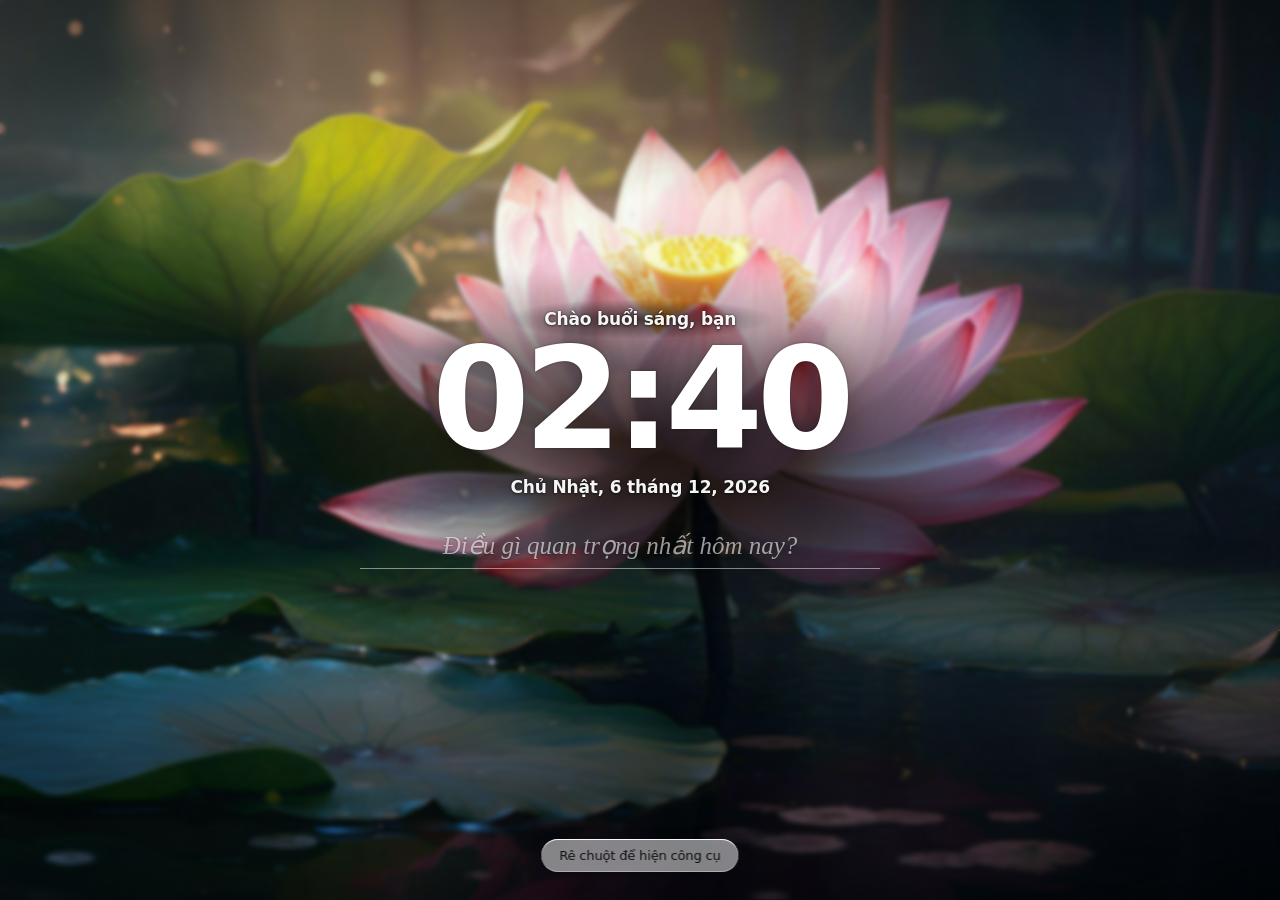
==== index.html @ f54776be "Góc thư giãn: Phóng to A button beside ✕ (and the F key) opens the corner to nearly the whole window" ====
<!DOCTYPE html>
<html lang="vi">
<head>
  <meta charset="UTF-8">
  <meta name="viewport" content="width=device-width, initial-scale=1.0">
  <title>ZenTab</title>
  <script src="theme.js"></script>
  <link rel="stylesheet" href="style.css">
  <link rel="stylesheet" href="liquid-glass.css">
</head>
<body>
  <div id="particles"></div>
  <div class="overlay"></div>

  <div class="app-layout" data-view="home">
    <!-- Left Navigation Sidebar -->
    <aside class="sidebar-left">
      <nav class="sidebar-nav">
        <button class="nav-item active" data-tab="home" aria-label="Trang chủ">
          <svg xmlns="http://www.w3.org/2000/svg" fill="none" viewBox="0 0 24 24" stroke="currentColor">
            <path stroke-linecap="round" stroke-linejoin="round" stroke-width="1.5" d="M3 12l2-2m0 0l7-7 7 7M5 10v10a1 1 0 001 1h3m10-11l2 2m-2-2v10a1 1 0 01-1 1h-3m-6 0a1 1 0 001-1v-4a1 1 0 011-1h2a1 1 0 011 1v4a1 1 0 001 1m-6 0h6"/>
          </svg>
          <span class="nav-tip">Trang chủ</span>
        </button>
        <button class="nav-item" data-tab="focus" aria-label="Tập trung">
          <svg xmlns="http://www.w3.org/2000/svg" fill="none" viewBox="0 0 24 24" stroke="currentColor">
            <path stroke-linecap="round" stroke-linejoin="round" stroke-width="1.5" d="M12 8v4l3 3m6-3a9 9 0 11-18 0 9 9 0 0118 0z"/>
          </svg>
          <span class="nav-tip">Tập trung</span>
        </button>
        <button class="nav-item" data-tab="tasks" aria-label="Nhiệm vụ">
          <svg xmlns="http://www.w3.org/2000/svg" fill="none" viewBox="0 0 24 24" stroke="currentColor">
            <path stroke-linecap="round" stroke-linejoin="round" stroke-width="1.5" d="M9 5H7a2 2 0 00-2 2v12a2 2 0 002 2h10a2 2 0 002-2V7a2 2 0 00-2-2h-2M9 5a2 2 0 002 2h2a2 2 0 002-2M9 5a2 2 0 012-2h2a2 2 0 012 2m-6 9l2 2 4-4"/>
          </svg>
          <span class="nav-tip">Nhiệm vụ</span>
        </button>
        <button class="nav-item" data-tab="journal" aria-label="Nhật ký">
          <svg xmlns="http://www.w3.org/2000/svg" fill="none" viewBox="0 0 24 24" stroke="currentColor" stroke-width="1.5" stroke-linecap="round" stroke-linejoin="round">
            <path d="M6 3.5h11a1.5 1.5 0 0 1 1.5 1.5v14a1.5 1.5 0 0 1-1.5 1.5H6z"/><path d="M6 3.5v17M9.5 8h5.5M9.5 11.5h5.5"/><path d="M4.5 7h3M4.5 12h3M4.5 17h3"/>
          </svg>
          <span class="nav-tip">Nhật ký</span>
        </button>
        <button class="nav-item" data-tab="ai" aria-label="AI Mentor">
          <svg xmlns="http://www.w3.org/2000/svg" fill="none" viewBox="0 0 24 24" stroke="currentColor">
            <path stroke-linecap="round" stroke-linejoin="round" stroke-width="1.5" d="M9.663 17h4.673M12 3v1m6.364 1.636l-.707.707M21 12h-1M4 12H3m3.343-5.657l-.707-.707m2.828 9.9a5 5 0 113.536 0V21h2v-2.243a4.973 4.973 0 013.536 0V21h-2v-2a1 1 0 00-1-1h-2a1 1 0 00-1 1v2H9v-2.243z"/>
          </svg>
          <span class="nav-tip">AI Mentor</span>
        </button>
        <button class="nav-item" data-tab="stats" aria-label="Thống kê">
          <svg xmlns="http://www.w3.org/2000/svg" fill="none" viewBox="0 0 24 24" stroke="currentColor">
            <path stroke-linecap="round" stroke-linejoin="round" stroke-width="1.5" d="M9 19v-6a2 2 0 00-2-2H5a2 2 0 00-2 2v6a2 2 0 002 2h2a2 2 0 002-2zm0 0V9a2 2 0 012-2h2a2 2 0 012 2v10m-6 0a2 2 0 002 2h2a2 2 0 002-2m0 0V5a2 2 0 012-2h2a2 2 0 012 2v14a2 2 0 002 2h2a2 2 0 002-2z"/>
          </svg>
          <span class="nav-tip">Thống kê</span>
        </button>
        <span class="nav-divider" aria-hidden="true"></span>
        <button class="nav-item" id="settingsBtn" aria-label="Cài đặt">
          <svg xmlns="http://www.w3.org/2000/svg" fill="none" viewBox="0 0 24 24" stroke="currentColor">
            <path stroke-linecap="round" stroke-linejoin="round" stroke-width="1.5" d="M10.325 4.317c.426-1.756 2.924-1.756 3.35 0a1.724 1.724 0 002.573 1.066c1.543-.94 3.31.826 2.37 2.37a1.724 1.724 0 001.065 2.572c1.756.426 1.756 2.924 0 3.35a1.724 1.724 0 00-1.066 2.573c.94 1.543-.826 3.31-2.37 2.37a1.724 1.724 0 00-2.572 1.065c-.426 1.756-2.924 1.756-3.35 0a1.724 1.724 0 00-2.573-1.066c-1.543.94-3.31-.826-2.37-2.37a1.724 1.724 0 00-1.065-2.572c-1.756-.426-1.756-2.924 0-3.35a1.724 1.724 0 001.066-2.573c-.94-1.543.826-3.31 2.37-2.37.996.608 2.296.07 2.572-1.065z"/>
            <path stroke-linecap="round" stroke-linejoin="round" stroke-width="1.5" d="M15 12a3 3 0 11-6 0 3 3 0 016 0z"/>
          </svg>
          <span class="nav-tip">Cài đặt</span>
        </button>
      </nav>

      <div class="sidebar-bottom">
        <div class="profile-container">
          <img src="icons/icon128.png" alt="Ảnh đại diện · mở Cài đặt" class="user-avatar" id="userAvatar">
        </div>
      </div>
    </aside>

    <!-- Views Wrapper -->
    <main class="main-content-wrapper">
      
      <!-- VIEW 1: HOME DASHBOARD -->
      <div id="view-home" class="dashboard-view active">
        <!-- Dashboard Header Utilities -->
        <div class="dashboard-header">
          <div class="header-left">
            <!-- Weather widget (minimal inline) with expandable detailed card -->
            <div class="weather-wrapper-relative">
              <button type="button" class="weather-widget-minimal" id="weatherWidget" title="Xem chi tiết thời tiết">
                <span id="weatherIconEmoji" class="weather-icon">☀️</span>
                <span class="weather-temp" id="weatherTempDisplay">Đang tải thời tiết…</span>
                <span class="weather-desc" id="weatherDescDisplay"></span>
              </button>
              
              <!-- Dropdown chi tiết thời tiết -->
              <div class="weather-detailed-card glass-card" id="weatherDetailedCard" style="display:none;">
                <div class="weather-details-grid">
                  <div class="weather-detail-item">
                    <span class="wd-label">Cảm giác như</span>
                    <span class="wd-val" id="wdFeelsLike">--°C</span>
                  </div>
                  <div class="weather-detail-item">
                    <span class="wd-label">Độ ẩm</span>
                    <span class="wd-val" id="wdHumidity">--%</span>
                  </div>
                  <div class="weather-detail-item">
                    <span class="wd-label">Bình minh</span>
                    <span class="wd-val" id="wdSunrise">--:--</span>
                  </div>
                  <div class="weather-detail-item">
                    <span class="wd-label">Hoàng hôn</span>
                    <span class="wd-val" id="wdSunset">--:--</span>
                  </div>
                </div>
                <div class="weather-zen-quote" id="weatherZenQuote">
                  Đang tìm kiếm sự cân bằng của tiết trời...
                </div>
                <div class="weather-forecast-3day" id="weatherForecast3Day">
                  <!-- Injected via JS -->
                </div>
              </div>
            </div>
          </div>
          <div class="header-right">
            <!-- Zen Control Buttons -->
            <div class="zen-controls-bar">
              <button id="toggleLeftBtn" class="zen-control-btn" aria-label="Lá số Tử Vi">
                <svg xmlns="http://www.w3.org/2000/svg" fill="none" viewBox="0 0 24 24" stroke="currentColor" stroke-width="1.7" stroke-linecap="round" stroke-linejoin="round" aria-hidden="true"><circle cx="12" cy="12" r="9"/><path d="M12 3a4.5 4.5 0 0 1 0 9 4.5 4.5 0 0 0 0 9"/><circle cx="12" cy="7.5" r="0.9" fill="currentColor"/><circle cx="12" cy="16.5" r="0.9"/></svg>
                <span class="ctl-tip">Lá số Tử Vi</span>
              </button>
              <button id="toggleTasksBtn" class="zen-control-btn" aria-label="Nhiệm vụ hôm nay">
                <svg xmlns="http://www.w3.org/2000/svg" fill="none" viewBox="0 0 24 24" stroke="currentColor" stroke-width="1.7" stroke-linecap="round" stroke-linejoin="round" aria-hidden="true"><path d="M9 6h11M9 12h11M9 18h11"/><path d="M3.5 6l1 1 2-2M3.5 12l1 1 2-2M3.5 18l1 1 2-2"/></svg>
                <span class="ctl-tip">Nhiệm vụ hôm nay</span>
              </button>
              <button id="toggleRightBtn" class="zen-control-btn" aria-label="Tiện ích">
                <svg xmlns="http://www.w3.org/2000/svg" fill="none" viewBox="0 0 24 24" stroke="currentColor" stroke-width="1.7" stroke-linecap="round" stroke-linejoin="round" aria-hidden="true"><rect x="4" y="4" width="6.5" height="6.5" rx="1.8"/><rect x="13.5" y="4" width="6.5" height="6.5" rx="1.8"/><rect x="4" y="13.5" width="6.5" height="6.5" rx="1.8"/><rect x="13.5" y="13.5" width="6.5" height="6.5" rx="1.8"/></svg>
                <span class="ctl-tip">Tiện ích</span>
              </button>
              <button id="toggleZenBtn" class="zen-control-btn main-zen-toggle" aria-pressed="false" aria-label="Chế độ tối giản">
                <svg viewBox="0 0 24 24" fill="none" stroke="currentColor" stroke-width="1.9" stroke-linecap="round" aria-hidden="true"><path d="M17.6 5.4A8 8 0 1 0 20 11.2"/><path d="M20 11.2c.1-1 .1-1.9-.2-2.8" opacity=".55"/></svg>
                <span class="ctl-tip">Chế độ tối giản</span>
              </button>
            </div>
          </div>
        </div>

        <div class="zen-hint" id="zenHint" role="status" hidden>Rê chuột để hiện công cụ</div>

        <div class="main-dashboard-new">
          <!-- CENTER VIEWPORT: Main Focus -->
          <div class="main-focus-center">
            <!-- Greetings and Time -->
            <header class="center-header">
              <h2 class="greeting" id="greeting">Chào buổi sáng, <span id="userName" class="name-editable">bạn</span></h2>
              <div id="clock" class="clock">00:00</div>
              <div id="date" class="date"></div>
              <div id="sparkline" class="sparkline week-dots" role="img" hidden></div>

            </header>

            <!-- Focus Intention -->
            <div class="intention-container glass-card">
              <div id="journalReflection" class="journal-section" style="display:none">
                <p class="journal-label">Hôm qua bạn đã viết:</p>
                <p class="journal-entry" id="reflectionEntry"></p>
                <p class="journal-prompt">Bạn đã làm được chưa?</p>
                <div class="journal-actions">
                  <button class="journal-btn" data-honored="true">Rồi</button>
                  <button class="journal-btn" data-honored="false">Chưa</button>
                </div>
              </div>

              <div id="journalIntention" class="journal-section is-asking">
                <p class="journal-label" id="intentionLabel">Điều gì quan trọng nhất hôm nay?</p>
                <div class="journal-input-row" id="journalInputRow">
                  <input type="text" id="journalInput" placeholder="Điều gì quan trọng nhất hôm nay?" aria-labelledby="intentionLabel" autocomplete="off">
                  <button class="intention-submit-btn" id="intentionSubmitBtn" aria-label="Lưu ý định">
                    <svg xmlns="http://www.w3.org/2000/svg" fill="none" viewBox="0 0 24 24" stroke="currentColor">
                      <path stroke-linecap="round" stroke-linejoin="round" stroke-width="2" d="M14 5l7 7m0 0l-7 7m7-7H3" />
                    </svg>
                  </button>
                </div>
                <p id="journalTodayEntry" class="journal-entry" style="display:none"></p>
                <button type="button" id="startFocusFromIntention" class="intention-start-btn" hidden>
                  <svg xmlns="http://www.w3.org/2000/svg" viewBox="0 0 24 24" fill="currentColor" aria-hidden="true"><path d="M8 5.5v13a1 1 0 0 0 1.5.86l10.5-6.5a1 1 0 0 0 0-1.72L9.5 4.64A1 1 0 0 0 8 5.5z"/></svg>
                  <span>Bắt đầu 25 phút tập trung</span>
                </button>
              </div>
            </div>
          </div>
        </div>

        <!-- BOTTOM DOCK: Ambient Audio & Quote -->
        <div class="bottom-dock">
          <div class="dock-quote-section">
            <p id="quoteText" class="quote-text">"Cách để bắt đầu là ngừng nói và bắt tay vào làm."</p>
            <div class="quote-meta">
              <span id="quoteAuthor" class="quote-author">— Walt Disney</span>
              <button type="button" id="expandQuoteBtn" class="quote-expand-btn" title="Xem đầy đủ lời khuyên">Xem đầy đủ</button>
              <span class="quote-nav">
                <button type="button" class="quote-nav-btn" id="prevQuoteBtn" title="Câu trước" aria-label="Câu trước">
                  <svg xmlns="http://www.w3.org/2000/svg" fill="none" viewBox="0 0 24 24" stroke="currentColor"><path stroke-linecap="round" stroke-linejoin="round" stroke-width="2.4" d="M15 19l-7-7 7-7" /></svg>
                </button>
                <button type="button" class="quote-nav-btn" id="nextQuoteBtn" title="Câu tiếp theo" aria-label="Câu tiếp theo">
                  <svg xmlns="http://www.w3.org/2000/svg" fill="none" viewBox="0 0 24 24" stroke="currentColor"><path stroke-linecap="round" stroke-linejoin="round" stroke-width="2.4" d="M9 5l7 7-7 7" /></svg>
                </button>
              </span>
              <span class="quote-actions">
                <button type="button" class="quote-nav-btn quote-fav-btn" id="quoteFavBtn" title="Giữ lại câu này" aria-label="Giữ lại câu này" aria-pressed="false" hidden>
                  <svg viewBox="0 0 24 24" fill="none" stroke="currentColor" stroke-width="2" stroke-linejoin="round"><path d="M12 20s-7-4.35-7-10a4 4 0 0 1 7-2.65A4 4 0 0 1 19 10c0 5.65-7 10-7 10z"/></svg>
                </button>
                <button type="button" class="quote-nav-btn" id="quoteHideBtn" title="Không hiện câu này nữa" aria-label="Không hiện câu này nữa" hidden>
                  <svg viewBox="0 0 24 24" fill="none" stroke="currentColor" stroke-width="2" stroke-linecap="round"><path d="M6 6l12 12M18 6L6 18"/></svg>
                </button>
              </span>
            </div>
          </div>
          
          <div class="dock-player-controls">
            <button class="player-btn play-pause-btn" id="playBtn" title="Phát nhạc thư giãn">
              <svg xmlns="http://www.w3.org/2000/svg" fill="none" viewBox="0 0 24 24" stroke="currentColor" id="playIcon">
                <path stroke-linecap="round" stroke-linejoin="round" stroke-width="2" d="M14.752 11.168l-3.197-2.132A1 1 0 0010 9.87v4.263a1 1 0 001.555.832l3.197-2.132a1 1 0 000-1.664z" />
                <path stroke-linecap="round" stroke-linejoin="round" stroke-width="2" d="M21 12a9 9 0 11-18 0 9 9 0 0118 0z" />
              </svg>
            </button>
            <select id="ambientSoundSelect" class="ambient-sound-select" aria-label="Âm thanh nền">
              <option value="forest">🌲 Gió rừng</option>
              <option value="rain">🌧️ Tiếng mưa</option>
              <option value="ocean">🌊 Sóng biển</option>
              <option value="brown">🎧 Tiếng ồn nâu</option>
              <option value="zen">🧘 Thiền định</option>
              <option value="music" id="musicOpt" hidden disabled>🎵 Nhạc nền ZenTab</option>
              <option value="custom" id="customAudioOpt" style="display:none">🎵 Nhạc cá nhân</option>
            </select>
          </div>
          <!-- Plays only the user's own music URL; built-in sounds come from ambient.js -->
          <audio id="relaxingAudio" loop preload="none"></audio>
        </div>

        <!-- SIDE DRAWERS / OVERLAY PANELS -->
        
        <!-- Left Side Drawer (Tử Vi) -->
        <div id="leftDrawer" class="side-drawer left-drawer">
          <div class="drawer-header">
            <span class="drawer-title">Lá Số & Tử Vi</span>
            <button class="drawer-close-btn" id="closeLeftDrawerBtn">✕</button>
          </div>
          <div class="drawer-content">
            <!-- Astrology / Horoscope panel (Tử Vi) -->
            <div class="astro-panel glass-card" id="astroPanel">
              <div class="astro-header">
                <svg class="astro-header-icon" viewBox="0 0 24 24" fill="none" stroke="currentColor" stroke-width="1.5">
                  <path d="M12 3v18M3 12h18M12 12m-9 0a9 9 0 1 0 18 0 9 9 0 1 0 -18 0" stroke-linecap="round" stroke-linejoin="round"/>
                  <path d="M12 2a10 10 0 0 1 10 10M12 22a10 10 0 0 1 -10 -10"/>
                </svg>
                <span class="astro-title">Ngày của bạn</span>
              </div>

              <div class="astro-date-title" id="astroDateTitle">Bính Tý</div>
              <div class="astro-date-sub" id="astroDateSub">17 / 05 / 2026</div>

              <div class="astro-element-row">
                <span class="nh-pill" id="nhPill">Mệnh Kim</span>
              </div>
              
              <div class="astro-divider" id="astroDivider" style="display:none"></div>
              
              <div class="astro-summary">
                <span class="section-label">Tổng quan hôm nay</span>
                <p id="todayInsight" class="astro-advice-text">Vui lòng thiết lập ngày sinh trong Cài đặt để hiển thị thông tin Tử Vi và lời khuyên cá nhân hóa của bạn.</p>
              </div>
              <div class="astro-hoangdao" id="astroHoangDao" hidden></div>
              
              <div id="zodiacInfo" class="astro-body" style="display:none"></div>
              <div class="astro-divider" id="tvDivider" style="display:none"></div>
              <div id="tuviInfo" class="astro-body" style="display:none"></div>

              <button class="glass-btn detail-btn" id="openAstroDetailsBtn">
                <span>Xem lá số</span>
                <svg xmlns="http://www.w3.org/2000/svg" fill="none" viewBox="0 0 24 24" stroke="currentColor" style="width:14px;height:14px;margin-left:6px;">
                  <path stroke-linecap="round" stroke-linejoin="round" stroke-width="2" d="M9 5l7 7-7 7" />
                </svg>
              </button>
            </div>
          </div>
        </div>

        <!-- Right Side Drawer (Pomodoro & Tools) -->
        <div id="rightDrawer" class="side-drawer right-drawer">
          <div class="drawer-header">
            <span class="drawer-title">Tiện ích</span>
            <button class="drawer-close-btn" id="closeRightDrawerBtn">✕</button>
          </div>

          <!-- Quick Tool Panel inside right side drawer (Direct child to prevent layout clipping and allow side-by-side display) -->
          <div id="quickToolPanel" class="quick-tool-panel glass-card" style="display:none">
            <div class="panel-header">
              <button class="panel-close-btn panel-back-btn" id="closeQuickToolBtn" aria-label="Quay lại" title="Quay lại (Esc)"><svg viewBox="0 0 24 24" fill="none" stroke="currentColor" stroke-width="2.2" stroke-linecap="round" stroke-linejoin="round" aria-hidden="true"><path d="M15 18l-6-6 6-6"/></svg></button>
              <span class="panel-title" id="quickToolTitle">Ghi chú</span>
            </div>
            <div class="panel-body" id="quickToolBody"></div>
          </div>

          <div class="drawer-content">
            <!-- Pomodoro widget -->
            <!-- The timer itself lives in the Focus view; the drawer only shows its state and opens it -->
            <div class="focus-launch glass-card" id="pomodoro">
              <div class="focus-launch-info">
                <span class="pomodoro-title">Phiên tập trung</span>
                <span class="focus-launch-state"><span class="timer-mode-label">Tập trung</span> · <span class="timer-display">25:00</span></span>
              </div>
              <button type="button" class="timer-main-btn" id="drawerFocusBtn">▶ Bắt đầu phiên</button>
              <!-- Source of truth for the timer mode; the Focus view's mode tabs drive it -->
              <select class="timer-mode-select" id="timerModeSelect" hidden aria-hidden="true" tabindex="-1">
                <option value="pomodoro">Pomodoro</option>
                <option value="short">Nghỉ ngắn</option>
                <option value="long">Nghỉ dài</option>
              </select>
            </div>

            <!-- Quick tools grid -->
            <div class="quick-tools-grid">
              <button class="tool-btn glass-card" data-tool="notes">
                <svg xmlns="http://www.w3.org/2000/svg" fill="none" viewBox="0 0 24 24" stroke="currentColor">
                  <path stroke-linecap="round" stroke-linejoin="round" stroke-width="1.5" d="M11 5H6a2 2 0 00-2 2v11a2 2 0 002 2h11a2 2 0 002-2v-5m-1.414-9.414a2 2 0 112.828 2.828L11.828 15H9v-2.828l8.586-8.586z" />
                </svg>
                <span>Ghi chú</span>
              </button>
              <button class="tool-btn glass-card" data-tool="habits">
                <svg xmlns="http://www.w3.org/2000/svg" fill="none" viewBox="0 0 24 24" stroke="currentColor">
                  <path stroke-linecap="round" stroke-linejoin="round" stroke-width="1.5" d="M9 12l2 2 4-4m6 2a9 9 0 11-18 0 9 9 0 0118 0z" />
                </svg>
                <span>Thói quen</span>
              </button>
              <button class="tool-btn glass-card" data-tool="ideas">
                <svg xmlns="http://www.w3.org/2000/svg" fill="none" viewBox="0 0 24 24" stroke="currentColor">
                  <path stroke-linecap="round" stroke-linejoin="round" stroke-width="1.5" d="M9.663 17h4.673M12 3v1m6.364 1.636l-.707.707M21 12h-1M4 12H3m3.343-5.657l-.707-.707m2.828 9.9a5 5 0 113.536 0V21h2v-2.243a4.973 4.973 0 013.536 0V21h-2v-2a1 1 0 00-1-1h-2a1 1 0 00-1 1v2H9v-2.243z" />
                </svg>
                <span>Ý tưởng</span>
              </button>
              <button class="tool-btn glass-card" data-tool="stats">
                <svg xmlns="http://www.w3.org/2000/svg" fill="none" viewBox="0 0 24 24" stroke="currentColor">
                  <path stroke-linecap="round" stroke-linejoin="round" stroke-width="1.5" d="M11 3.055A9.003 9.003 0 1020.945 13H11V3.055z" />
                  <path stroke-linecap="round" stroke-linejoin="round" stroke-width="1.5" d="M20.488 9H15V3.512A9.025 9.025 0 0120.488 9z" />
                </svg>
                <span>Thống kê</span>
              </button>
            </div>

            <!-- Floating quote -->
            <div class="top-quote-container">
              <svg class="quote-icon-small" viewBox="0 0 24 24" fill="currentColor">
                <path d="M14.017 21v-7.391c0-5.704 3.748-9.762 9-10.161v3.327c-2.887.281-4.837 1.487-4.837 4.103h4.837v10.122h-9zm-11 0v-7.391c0-5.704 3.748-9.762 9-10.161v3.327c-2.887.281-4.837 1.487-4.837 4.103h4.837v10.122h-9z"/>
              </svg>
              <p class="top-quote-text">Mỗi ngày là một trang giấy trắng, bạn là người quyết định câu chuyện.</p>
              <span class="top-quote-author">— Khuyết danh</span>
            </div>
          </div>
        </div>

        <!-- Bottom Right Side Drawer (Today's Tasks) -->
        <div id="tasksDrawer" class="side-drawer tasks-drawer">
          <div class="drawer-header">
            <span class="drawer-title">Nhiệm Vụ Hôm Nay</span>
            <button class="drawer-close-btn" id="closeTasksDrawerBtn">✕</button>
          </div>
          <div class="drawer-content">
            <div class="tasks-card glass-card">
              <div class="tasks-header">
                <div class="tasks-title-group">
                  <span class="tasks-title">Danh sách công việc</span>
                  <span class="tasks-count-badge" id="tasksCountBadge">0</span>
                </div>
                <div class="tasks-actions-top">
                  <div class="task-input-row">
                    <input type="text" id="taskInput" placeholder="Thêm nhiệm vụ mới..." autocomplete="off">
                    <button id="taskAddBtn" class="task-add-btn" title="Thêm">
                      <svg xmlns="http://www.w3.org/2000/svg" fill="none" viewBox="0 0 24 24" stroke="currentColor">
                        <path stroke-linecap="round" stroke-linejoin="round" stroke-width="2" d="M12 4v16m8-8H4" />
                      </svg>
                    </button>
                  </div>
                </div>
              </div>
              <div id="taskList" class="task-list"></div>
              <div class="tasks-progress-container" id="tasksProgressContainer" style="display:none">
                <div class="tasks-progress-info">
                  <span id="tasksProgressText">Hoàn thành 0/0 nhiệm vụ</span>
                  <span id="tasksProgressPercent">0%</span>
                </div>
                <div class="tasks-progress-bar-bg">
                  <div class="tasks-progress-bar-fill" id="tasksProgressBarFill" style="width: 0%;"></div>
                </div>
              </div>
            </div>
          </div>
        </div>
      </div>
      
      <!-- VIEW 2: FOCUS -->
      <div id="view-focus" class="dashboard-view">
        <div class="focus-shell">
          <header class="focus-topbar">
            <div class="focus-now">
              <span id="focusClock" class="focus-now-time">00:00</span>
              <span id="focusDate" class="focus-now-date"></span>
              <span class="focus-hoangdao" id="focusHoangDao" hidden></span>
            </div>
            <div class="segmented focus-modes" id="focusModes" role="radiogroup" aria-label="Chế độ hẹn giờ">
              <button type="button" data-mode="pomodoro" role="radio">Tập trung</button>
              <button type="button" data-mode="short" role="radio">Nghỉ ngắn</button>
              <button type="button" data-mode="long" role="radio">Nghỉ dài</button>
            </div>
            <button type="button" class="focus-icon-btn" id="focusFullscreenBtn" title="Toàn màn hình (F)" aria-label="Toàn màn hình">
              <svg xmlns="http://www.w3.org/2000/svg" fill="none" viewBox="0 0 24 24" stroke="currentColor" stroke-width="1.8" stroke-linecap="round" stroke-linejoin="round" aria-hidden="true"><path d="M4 9V5a1 1 0 0 1 1-1h4M20 9V5a1 1 0 0 0-1-1h-4M4 15v4a1 1 0 0 0 1 1h4M20 15v4a1 1 0 0 1-1 1h-4"/></svg>
            </button>
          </header>

          <section class="focus-stage">
            <div class="focus-intention">
              <button type="button" class="focus-intention-display" id="focusIntentionDisplay" title="Bấm để đổi tiêu điểm"></button>
              <input type="text" class="focus-intention-input" id="focusIntentionInput" placeholder="Hôm nay mình tập trung vào…" aria-label="Tiêu điểm của phiên này" autocomplete="off" hidden>
              <div class="focus-suggest" id="focusSuggest" aria-label="Gợi ý tiêu điểm" hidden></div>
            </div>

            <div class="timer-circle-wrapper large-timer">
              <svg class="timer-svg" viewBox="0 0 100 100">
                <circle class="timer-track" cx="50" cy="50" r="44" />
                <circle class="timer-progress" id="focusTimerProgressRing" cx="50" cy="50" r="44" />
              </svg>
              <div class="timer-center">
                <span class="timer-mode-label focus-mode-label">Tập trung</span>
                <div class="timer-display focus-timer-display">25:00</div>
                <span class="focus-endtime" id="focusEndTime">25 phút</span>
              </div>
            </div>

            <div class="focus-controls">
              <button type="button" id="focusTimerReset" class="focus-round-btn secondary" title="Đặt lại (R)"><span>Đặt lại</span></button>
              <button type="button" id="focusTimerStart" class="focus-round-btn primary" title="Bắt đầu / Tạm dừng (Space)">
                <svg xmlns="http://www.w3.org/2000/svg" fill="none" viewBox="0 0 24 24" stroke="currentColor" aria-hidden="true"></svg>
                <span>Bắt đầu</span>
              </button>
            </div>

            <!-- Context slot: session progress while focusing; relaxation invite on a break -->
            <div class="focus-context">
              <div class="focus-sessions">
                <div class="session-dots" id="focusSessionDots" aria-hidden="true"></div>
                <span class="focus-session-text" id="focusSessionText">Chưa có phiên nào hôm nay</span>
              </div>
              <!-- Break-only: invite to a short relaxation activity -->
              <div class="relax-invite" id="relaxInvite" hidden>
                <span class="relax-invite-text">Giờ nghỉ rồi. Thư giãn một chút nhé?</span>
                <div class="relax-invite-actions">
                  <button type="button" class="relax-chip" data-relax-open="breath">🌬 Thở</button>
                  <button type="button" class="relax-chip" data-relax-open="bubbles">🫧 Bong bóng</button>
                  <button type="button" class="relax-chip" data-relax-open="garden">🪨 Vườn cát</button>
                  <button type="button" class="relax-chip" data-relax-open="lantern">🪷 Thả đèn</button>
                  <button type="button" class="link-btn" id="relaxInviteDismiss">Bỏ qua</button>
                </div>
              </div>
            </div>
          </section>

          <footer class="focus-footer">
            <div class="footer-pop">
              <button type="button" class="footer-pill" id="soundPickerBtn" aria-haspopup="true" aria-expanded="false" aria-controls="focusSounds">🎧 <span id="soundPickerLabel">Tắt tiếng</span> <span aria-hidden="true">▾</span></button>
              <div class="focus-sounds focus-popover" id="focusSounds" role="radiogroup" aria-label="Âm thanh nền" hidden>
                <button type="button" data-sound="off" role="radio">Tắt tiếng</button>
                <button type="button" data-sound="forest" role="radio">🌲 Gió rừng</button>
                <button type="button" data-sound="rain" role="radio">🌧️ Mưa</button>
                <button type="button" data-sound="ocean" role="radio">🌊 Sóng biển</button>
                <button type="button" data-sound="brown" role="radio">🎧 Ồn nâu</button>
                <button type="button" data-sound="zen" role="radio">🧘 Thiền</button>
                <button type="button" data-sound="music" role="radio" hidden>🎵 Nhạc nền</button>
              </div>
            </div>
            <div class="footer-pop">
              <button type="button" class="footer-pill footer-pill-icon" id="kbdHelpBtn" aria-haspopup="true" aria-expanded="false" aria-controls="focusKbdHint" title="Phím tắt">⌨</button>
              <p class="focus-kbd-hint focus-popover" id="focusKbdHint" hidden><kbd>Space</kbd> bắt đầu/tạm dừng · <kbd>R</kbd> đặt lại · <kbd>1</kbd>–<kbd>3</kbd> đổi chế độ · <kbd>F</kbd> toàn màn hình</p>
            </div>
          </footer>
        </div>
      </div>
      
      <!-- VIEW 3: KANBAN BOARD TASK MANAGER -->
      <div id="view-tasks" class="dashboard-view">
        <div class="tasks-manager-container">
          <header class="view-header">
            <h2 class="view-title">Quản Lý Công Việc</h2>
            <p class="view-subtitle">Bấm ▶ Tập trung để bắt đầu một phiên với việc đó · kéo thả thẻ để đổi trạng thái</p>
          </header>
          
          <div class="kanban-board">
            <!-- Column 1: To Do -->
            <div class="kanban-column glass-card" data-status="todo">
              <div class="kanban-column-header">
                <span class="column-dot dot-todo"></span>
                <span class="column-title">Cần làm</span>
                <span class="column-count" id="kanbanTodoCount">0</span>
              </div>
              <div class="kanban-input-row">
                <input type="text" class="kanban-task-input" id="kanbanTodoInput" placeholder="Thêm việc cần làm..." autocomplete="off">
                <button class="kanban-add-btn" data-column="todo">+</button>
              </div>
              <div class="kanban-cards-container" id="kanbanTodoContainer"></div>
            </div>
            
            <!-- Column 2: In Progress -->
            <div class="kanban-column glass-card" data-status="progress">
              <div class="kanban-column-header">
                <span class="column-dot dot-progress"></span>
                <span class="column-title">Đang làm</span>
                <span class="column-count" id="kanbanProgressCount">0</span>
              </div>
              <div class="kanban-cards-container" id="kanbanProgressContainer"></div>
            </div>
            
            <!-- Column 3: Completed -->
            <div class="kanban-column glass-card" data-status="completed">
              <div class="kanban-column-header">
                <span class="column-dot dot-completed"></span>
                <span class="column-title">Đã xong</span>
                <span class="column-count" id="kanbanCompletedCount">0</span>
              </div>
              <div class="kanban-cards-container" id="kanbanCompletedContainer"></div>
            </div>
          </div>
        </div>
      </div>
      
      <!-- VIEW 4: AI MENTOR CHAT -->
      <!-- VIEW: JOURNAL (a notebook spread: month index on the left, the day's page on the right) -->
      <div id="view-journal" class="dashboard-view">
        <div class="journal-book" id="journalBook" data-paper="cream">
          <aside class="jb-page jb-left">
            <div class="jb-month-head">
              <button type="button" class="jb-nav" id="jbPrevMonth" aria-label="Tháng trước">‹</button>
              <h3 class="jb-month-title" id="jbMonthTitle"></h3>
              <button type="button" class="jb-nav" id="jbNextMonth" aria-label="Tháng sau">›</button>
            </div>
            <div class="jb-search">
              <input type="search" id="jbSearch" placeholder="🔍 Tìm trong sổ…" aria-label="Tìm trong nhật ký" autocomplete="off">
            </div>
            <div class="jb-index" id="jbIndex">
              <div class="jb-calendar" id="jbCalendar" role="grid" aria-label="Lịch tháng"></div>
              <div class="jb-legend" aria-hidden="true">
                <span><i class="jb-dot"></i> Đã viết</span>
                <span><i class="jb-dot mood-5"></i><i class="jb-dot mood-3"></i><i class="jb-dot mood-1"></i> Tâm trạng</span>
              </div>
              <div class="jb-tags" id="jbTags"></div>
            </div>
            <div class="jb-results" id="jbResults" hidden aria-live="polite"></div>
            <details class="jb-menu">
              <summary>Sao lưu &amp; xuất</summary>
              <div class="jb-menu-list">
                <button type="button" data-export="md-month">Xuất tháng đang xem (.md)</button>
                <button type="button" data-export="md-all">Xuất toàn bộ sổ (.md)</button>
                <button type="button" data-export="print">In / lưu PDF tháng đang xem</button>
                <button type="button" data-export="backup">Tải file sao lưu (.json)</button>
                <label class="jb-import">Khôi phục từ file sao lưu…<input type="file" id="jbImport" accept="application/json,.json" hidden></label>
              </div>
            </details>
            <div class="jb-paper-pick">
              <span class="jb-small-label">Giấy</span>
              <div class="segmented" id="jbPaper" role="radiogroup" aria-label="Kiểu giấy">
                <button type="button" role="radio" data-paper="cream">Kem cổ điển</button>
                <button type="button" role="radio" data-paper="white">Trắng tối giản</button>
              </div>
            </div>
          </aside>

          <div class="jb-spine" aria-hidden="true"></div>

          <article class="jb-page jb-right" id="jbDay" aria-live="polite">
            <header class="jb-day-head">
              <button type="button" class="jb-nav" id="jbPrevDay" aria-label="Ngày trước (←)">‹</button>
              <div class="jb-date">
                <h2 class="jb-date-solar" id="jbDateSolar"></h2>
                <span class="jb-date-lunar" id="jbDateLunar"></span>
              </div>
              <button type="button" class="jb-nav" id="jbNextDay" aria-label="Ngày sau (→)">›</button>
              <button type="button" class="jb-today" id="jbToday">Hôm nay</button>
            </header>
            <p class="jb-day-quote" id="jbQuote" hidden></p>

            <div class="jb-mood" id="jbMood" role="radiogroup" aria-label="Tâm trạng hôm nay">
              <button type="button" role="radio" data-mood="1" title="Rất tệ">😞</button>
              <button type="button" role="radio" data-mood="2" title="Không ổn">😕</button>
              <button type="button" role="radio" data-mood="3" title="Bình thường">😐</button>
              <button type="button" role="radio" data-mood="4" title="Tốt">🙂</button>
              <button type="button" role="radio" data-mood="5" title="Rất tốt">😄</button>
            </div>

            <section class="jb-section">
              <h4 class="jb-label">☀ Ý định</h4>
              <p class="jb-intention" id="jbIntention"></p>
            </section>

            <section class="jb-section jb-grow">
              <h4 class="jb-label"><label for="jbNotes">Ghi chép</label></h4>
              <textarea class="jb-lines" id="jbNotes" data-field="notes" placeholder="Hôm nay thế nào?"></textarea>
            </section>

            <section class="jb-section jb-evening">
              <h4 class="jb-label">🌙 Cuối ngày</h4>
              <label class="jb-q" for="jbDid">Hôm nay mình làm được gì?</label>
              <textarea class="jb-lines jb-short" id="jbDid" data-field="did" rows="2"></textarea>
              <label class="jb-q" for="jbGrateful">Mình biết ơn điều gì?</label>
              <textarea class="jb-lines jb-short" id="jbGrateful" data-field="grateful" rows="2"></textarea>
              <label class="jb-q" for="jbTomorrow">Ngày mai ưu tiên gì?</label>
              <textarea class="jb-lines jb-short" id="jbTomorrow" data-field="tomorrow" rows="2"></textarea>
            </section>

            <!-- Dog-eared corners: click, or grab and drag across, to turn the page -->
            <button type="button" class="jb-corner jb-corner-next" id="jbCornerNext" aria-label="Lật sang ngày sau" title="Lật trang (kéo góc hoặc bấm)"></button>
            <button type="button" class="jb-corner jb-corner-prev" id="jbCornerPrev" aria-label="Lật về ngày trước" title="Lật trang (kéo góc hoặc bấm)"></button>

            <footer class="jb-foot">
              <span class="jb-facts" id="jbFacts"></span>
              <span class="jb-saved" id="jbSaved" role="status" aria-live="polite"></span>
            </footer>
          </article>
        </div>
      </div>

      <div id="view-ai" class="dashboard-view">
        <div class="ai-mentor-container">
          <!-- Context Panel Left -->
          <aside class="ai-context-panel glass-card">
            <div class="context-header">
              <svg viewBox="0 0 24 24" fill="none" stroke="currentColor" stroke-width="1.5" class="context-icon" style="width:16px;height:16px;color:var(--accent)">
                <path stroke-linecap="round" stroke-linejoin="round" d="M12 6.042A8.967 8.967 0 006 3.75c-1.052 0-2.062.18-3 .512v14.25A8.987 8.987 0 016 18c2.305 0 4.408.867 6 2.292m0-14.25a8.966 8.966 0 016-2.292c1.052 0 2.062.18 3 .512v14.25A8.987 8.987 0 0018 18a8.967 8.967 0 00-6 2.292m0-14.25v14.25" />
              </svg>
              <span>Bối cảnh hôm nay</span>
            </div>
            <div class="context-body" id="aiContextInfo">
              <p class="context-empty">Vui lòng thiết lập ngày sinh trong Cài đặt để AI Mentor nạp dữ liệu chiêm tinh học của bạn.</p>
            </div>
          </aside>
          
          <!-- Chat Panel Right -->
          <div class="ai-chat-board glass-card">
            <div class="chat-header">
              <div class="chat-avatar-status">
                <div class="ai-avatar-glow">☯</div>
                <div class="ai-status-info">
                  <span class="ai-name">AI Mentor</span>
                  <span class="ai-status offline">Chưa kết nối</span>
                </div>
              </div>
            </div>
            
            <div class="chat-messages-thread" id="chatMessagesThread">
              <div class="chat-bubble ai">
                Xin chào! Tôi là AI Mentor của bạn. Tôi đã đọc qua lá số Tử Vi, Bát Tự cũng như danh sách nhiệm vụ của bạn hôm nay. Hãy hỏi tôi bất cứ điều gì bạn cần tư vấn để làm việc hiệu quả và cân bằng cuộc sống nhé!
              </div>
            </div>

            <!-- Quick Action Suggestion Chips -->
            <div class="chat-quick-chips" id="chatQuickChips"></div>
            
            <div class="chat-input-bar">
              <input type="text" id="chatInputField" placeholder="Hỏi AI Mentor về công việc hôm nay..." autocomplete="off">
              <button id="chatSendBtn">
                <svg xmlns="http://www.w3.org/2000/svg" fill="none" viewBox="0 0 24 24" stroke="currentColor" style="width:16px;height:16px">
                  <path stroke-linecap="round" stroke-linejoin="round" stroke-width="2" d="M12 19l9 2-9-18-9 18 9-2zm0 0v-8" />
                </svg>
              </button>
            </div>
          </div>
        </div>
      </div>
      
      <!-- VIEW 5: STATS DASHBOARD -->
      <div id="view-stats" class="dashboard-view">
        <div class="stats-dashboard-container">
          <header class="view-header">
            <h2 class="view-title">Thống Kê Năng Suất</h2>
            <p class="view-subtitle">Thời gian tập trung, ý định và thói quen của bạn</p>
          </header>
          
          <!-- Headline numbers -->
          <div class="stats-tiles">
            <div class="stat-tile glass-card">
              <span class="stat-tile-label">Tập trung hôm nay</span>
              <span class="stat-tile-value"><span id="statsFocusToday">0</span><small> phút</small></span>
              <span class="stat-tile-sub" id="statsFocusSessions">Chưa có phiên nào</span>
            </div>
            <div class="stat-tile glass-card">
              <span class="stat-tile-label">Chuỗi ngày tập trung</span>
              <span class="stat-tile-value"><span id="statsStreak">0</span><small> ngày</small></span>
              <span class="stat-tile-sub" id="statsStreakSub">Hoàn thành 1 phiên để bắt đầu chuỗi</span>
            </div>
            <div class="stat-tile glass-card">
              <span class="stat-tile-label">Việc đã xong</span>
              <span class="stat-tile-value"><span id="statsTasksDone">0</span><small id="statsTasksTotal"> / 0</small></span>
              <span class="stat-tile-sub" id="statsTasksSub">Chưa có nhiệm vụ</span>
            </div>
          </div>

          <!-- Focus minutes, last 7 days -->
          <div class="stats-card-large glass-card stats-week-card">
            <div class="stats-week-head">
              <h3 class="card-large-title">Phút tập trung · 7 ngày qua</h3>
              <span class="stats-week-total" id="statsWeekTotal"></span>
            </div>
            <div class="week-chart" id="statsWeekChart" role="img"></div>
          </div>

          <div class="stats-main-grid">
            <!-- Daily intentions kept -->
            <div class="stats-card-large glass-card">
              <h3 class="card-large-title">Ý định mỗi ngày</h3>
              <div id="statsIntentions"></div>
            </div>

            <!-- Habits today -->
            <div class="stats-card-large glass-card">
              <h3 class="card-large-title">Thói quen hôm nay</h3>
              <div class="habits-analytics-list" id="statsHabitsList">
                <!-- Injected dynamically via JS -->
              </div>
            </div>
          </div>
        </div>
      </div>

    </main>
  </div>

  <!-- Detailed Horoscope / Tử Vi Modal -->
  <div id="astroDetailsModal" class="modal-overlay" style="display:none">
    <div class="modal-card astro-detail-card">
      <div class="modal-header-row">
        <h3 class="modal-title">Lá số Tử Vi</h3>
        <div class="segmented chart-tabs" id="chartTabs" role="tablist" aria-label="Lá số và luận giải" hidden>
          <button type="button" role="tab" data-chart-tab="board" class="active" aria-selected="true">Lá số</button>
          <button type="button" role="tab" data-chart-tab="reading" aria-selected="false">Luận giải</button>
        </div>
        <button class="modal-close-btn" id="closeAstroDetailsBtn" aria-label="Đóng">✕</button>
      </div>
      <div class="modal-scroll-body">
        <!-- Shown when the birth hour is unknown: date-only facts -->
        <div id="modalZodiacInfo" class="modal-astro-section"></div>

        <div id="chartLayout" class="chart-layout" hidden>
          <div class="chart-board-scroll">
            <div class="chart-board" id="chartBoard" role="group" aria-label="Bàn lá số 12 cung"></div>
          </div>
          <aside class="chart-side">
            <section class="chart-panel" id="chartLuck"></section>
            <section class="chart-panel" id="chartPalaceDetail" aria-live="polite"></section>
            <section class="chart-panel" id="chartDecades"></section>
          </aside>
        </div>

        <div id="chartReading" class="chart-reading" role="tabpanel" hidden>
          <div class="reading-head">
            <p class="reading-intro">Mỗi chủ đề có phần <strong>Dữ kiện</strong> lấy thẳng từ lá số. Phần luận giải do AI viết chỉ dựa trên các dữ kiện đó và ghi rõ căn cứ cho từng ý. Chỉ tên sao và cung được gửi cho AI, không gửi ngày giờ sinh.</p>
            <div class="reading-actions">
              <button type="button" class="modal-btn" id="readingGenerateBtn">Tạo luận giải</button>
              <span class="reading-status" id="readingStatus" role="status" aria-live="polite"></span>
            </div>
          </div>
          <div class="reading-topics" id="readingTopics"></div>
        </div>

        <p class="chart-footnote">An sao theo thư viện iztro (cách an phổ thông của Tử Vi Trung Hoa); một số phụ tinh có thể khác cách an của Tử Vi Việt Nam. Nội dung mang tính tham khảo.</p>
      </div>
    </div>
  </div>

  <!-- Góc thư giãn: breathing + bubble wrap, available during breaks -->
  <div id="relaxModal" class="modal-overlay" style="display:none" role="dialog" aria-modal="true" aria-labelledby="relaxTitle">
    <div class="modal-card relax-card">
      <div class="modal-header-row">
        <div class="relax-title-block">
          <h3 class="modal-title" id="relaxTitle">Góc thư giãn</h3>
          <span class="relax-break-left" id="relaxBreakLeft"></span>
        </div>
        <div class="segmented" id="relaxTabs" role="tablist" aria-label="Hoạt động">
          <button type="button" role="tab" data-relax-tab="breath">Thở</button>
          <button type="button" role="tab" data-relax-tab="bubbles">Bong bóng</button>
          <button type="button" role="tab" data-relax-tab="garden">Vườn cát</button>
          <button type="button" role="tab" data-relax-tab="lantern">Thả đèn</button>
        </div>
        <button type="button" class="relax-size-btn" id="relaxSizeBtn" aria-label="Phóng to (F)" aria-pressed="false" title="Phóng to (F)">
          <svg class="icon-grow" viewBox="0 0 24 24" fill="none" stroke="currentColor" stroke-width="1.9" stroke-linecap="round" stroke-linejoin="round" aria-hidden="true"><path d="M14 4h6v6M10 20H4v-6M20 4l-7 7M4 20l7-7"/></svg>
          <svg class="icon-shrink" viewBox="0 0 24 24" fill="none" stroke="currentColor" stroke-width="1.9" stroke-linecap="round" stroke-linejoin="round" aria-hidden="true"><path d="M20 10h-6V4M4 14h6v6M14 10l7-7M10 14l-7 7"/></svg>
        </button>
        <button class="modal-close-btn" id="closeRelaxBtn" aria-label="Đóng">✕</button>
      </div>

      <!-- Every activity: a scene of the same size, one row of controls, one line of notes -->
      <section class="relax-pane" id="relaxBreath" role="tabpanel">
        <div class="relax-stage breath-stage">
          <div class="breath-orb">
            <svg class="breath-ring" viewBox="0 0 100 100" aria-hidden="true">
              <circle class="breath-ring-track" cx="50" cy="50" r="47"/>
              <circle class="breath-ring-progress" id="breathRing" cx="50" cy="50" r="47" pathLength="100"/>
            </svg>
            <div class="breath-circle" id="breathCircle"></div>
          </div>
          <div class="breath-label" aria-live="polite">
            <span class="breath-phase" id="breathPhase">Sẵn sàng</span>
            <span class="breath-count" id="breathCount"></span>
          </div>
        </div>
        <div class="relax-controls">
          <div class="segmented" id="breathPatterns" role="radiogroup" aria-label="Nhịp thở">
            <button type="button" role="radio" data-pattern="box">Hộp 4-4-4-4</button>
            <button type="button" role="radio" data-pattern="478">4-7-8</button>
            <button type="button" role="radio" data-pattern="calm">Thư thái 4-6</button>
          </div>
          <button type="button" class="modal-btn" id="breathToggle">Bắt đầu</button>
        </div>
        <p class="relax-note"><span id="breathRounds"></span><span id="breathHint">Phím cách để bắt đầu / dừng</span></p>
      </section>

      <section class="relax-pane" id="relaxBubbles" role="tabpanel" hidden>
        <div class="relax-stage bubble-stage">
          <div class="bubble-sheet" id="bubbleSheet" aria-label="Tấm bong bóng xốp"></div>
        </div>
        <div class="relax-controls">
          <span class="bubble-meta" id="bubbleMeta">Bấm, hoặc giữ chuột rồi rê để bóp cả hàng</span>
          <button type="button" class="modal-btn modal-btn-secondary" id="bubbleNew">Tấm mới</button>
        </div>
        <p class="relax-note">Bóp hết một tấm, tấm mới tự trượt vào.</p>
      </section>

      <section class="relax-pane" id="relaxGarden" role="tabpanel" hidden>
        <div class="relax-stage garden-stage" id="gardenStage">
          <canvas id="gardenSand" aria-label="Khay cát: kéo chuột để cào, chọn Đặt đá rồi bấm để đặt đá"></canvas>
          <canvas id="gardenStones" aria-hidden="true"></canvas>
        </div>
        <div class="relax-controls">
          <div class="segmented" id="gardenTools" role="radiogroup" aria-label="Dụng cụ">
            <button type="button" role="radio" data-tool="rake">Cào</button>
            <button type="button" role="radio" data-tool="stick">Que</button>
            <button type="button" role="radio" data-tool="stone">Đặt đá</button>
          </div>
          <button type="button" class="modal-btn modal-btn-secondary" id="gardenSmooth">Làm phẳng</button>
        </div>
        <p class="relax-note">Kéo chuột để cào những đường cát. Không có đúng sai.</p>
      </section>

      <section class="relax-pane" id="relaxLantern" role="tabpanel" hidden>
        <div class="relax-stage lantern-stage" id="lanternStage">
          <canvas id="lanternCanvas" aria-label="Dòng sông đêm, nơi những chiếc đèn hoa đăng trôi đi"></canvas>
        </div>
        <form class="relax-controls lantern-form" id="lanternForm" autocomplete="off">
          <input type="text" id="lanternText" maxlength="48" placeholder="Điều gì đang làm bạn nặng lòng?" aria-label="Điều bạn muốn thả trôi">
          <button type="submit" class="modal-btn">Thả đèn</button>
        </form>
        <p class="relax-note"><span id="lanternCount"></span>Điều bạn viết chỉ ở lại trên dòng sông: không được lưu, không gửi đi đâu.</p>
      </section>

      <div class="relax-end" id="relaxEnd" hidden>
        <p class="relax-end-title">Hết giờ nghỉ rồi 🌱</p>
        <p class="relax-end-sub" id="relaxEndSub">Sẵn sàng cho phiên tiếp theo?</p>
        <div class="relax-end-actions">
          <button type="button" class="modal-btn" id="relaxBackToWork">Bắt đầu phiên mới</button>
          <button type="button" class="modal-btn modal-btn-secondary" id="relaxStay">Nghỉ thêm chút</button>
        </div>
      </div>
    </div>
  </div>

  <!-- Filled just before printing the journal -->
  <div id="journalPrint" aria-hidden="true"></div>

  <!-- Settings Modal (Birth Info & Key) -->
  <div id="settingsModal" class="modal-overlay" style="display:none">
    <div class="modal-card settings-card">
      <div class="settings-head">
        <h3 class="modal-title">Cài đặt</h3>
        <span class="settings-saved" id="settingsSaved" role="status" aria-live="polite"></span>
      </div>
      <p class="modal-sub">Mọi thay đổi được lưu tự động.</p>

      <section class="settings-group">
        <h4 class="settings-group-title">Chung</h4>
        <div class="modal-row">
          <div class="modal-field flex-2">
            <label for="settingsUserName">Tên hiển thị</label>
            <input type="text" id="settingsUserName" placeholder="Nhập tên hiển thị của bạn..." autocomplete="off">
          </div>
          <div class="modal-field" style="flex:1.4">
            <label for="settingsWeatherLocation">Địa phương (thời tiết)</label>
            <input type="text" id="settingsWeatherLocation" placeholder="Ví dụ: Hanoi, Tokyo..." autocomplete="off">
          </div>
        </div>
      </section>

      <section class="settings-group">
        <h4 class="settings-group-title">Giao diện</h4>
      <div class="appearance-section">
        <div class="appearance-head">
          <span class="appearance-label">Chế độ màu</span>
          <div class="segmented" id="themeSegmented" role="radiogroup" aria-label="Chế độ giao diện">
            <button type="button" data-theme-option="auto" role="radio">Tự động</button>
            <button type="button" data-theme-option="light" role="radio">Sáng</button>
            <button type="button" data-theme-option="dark" role="radio">Tối</button>
          </div>
        </div>
        <span class="appearance-label">Hình nền</span>
        <div class="wallpaper-grid" id="wallpaperGrid" role="radiogroup" aria-label="Hình nền">
            <button type="button" class="wallpaper-tile" data-wallpaper="lotus" role="radio" aria-checked="false"><span class="wallpaper-swatch wp-lotus"></span><span class="wallpaper-name">Hoa sen</span></button>
            <button type="button" class="wallpaper-tile" data-wallpaper="tahoe" role="radio" aria-checked="false"><span class="wallpaper-swatch wp-tahoe"></span><span class="wallpaper-name">Hoàng hôn</span></button>
            <button type="button" class="wallpaper-tile" data-wallpaper="aurora" role="radio" aria-checked="false"><span class="wallpaper-swatch wp-aurora"></span><span class="wallpaper-name">Cực quang</span></button>
            <button type="button" class="wallpaper-tile" data-wallpaper="ocean" role="radio" aria-checked="false"><span class="wallpaper-swatch wp-ocean"></span><span class="wallpaper-name">Đại dương</span></button>
            <button type="button" class="wallpaper-tile" data-wallpaper="forest" role="radio" aria-checked="false"><span class="wallpaper-swatch wp-forest"></span><span class="wallpaper-name">Rừng sâu</span></button>
            <button type="button" class="wallpaper-tile" data-wallpaper="ember" role="radio" aria-checked="false"><span class="wallpaper-swatch wp-ember"></span><span class="wallpaper-name">Than hồng</span></button>
            <button type="button" class="wallpaper-tile" data-wallpaper="graphite" role="radio" aria-checked="false"><span class="wallpaper-swatch wp-graphite"></span><span class="wallpaper-name">Than chì</span></button>
            <button type="button" class="wallpaper-tile" data-wallpaper="sunrise" role="radio" aria-checked="false"><span class="wallpaper-swatch wp-sunrise"></span><span class="wallpaper-name">Bình minh</span></button>
            <button type="button" class="wallpaper-tile" data-wallpaper="lavender" role="radio" aria-checked="false"><span class="wallpaper-swatch wp-lavender"></span><span class="wallpaper-name">Oải hương</span></button>
            <button type="button" class="wallpaper-tile" data-wallpaper="sand" role="radio" aria-checked="false"><span class="wallpaper-swatch wp-sand"></span><span class="wallpaper-name">Cát trắng</span></button>
            <button type="button" class="wallpaper-tile" data-wallpaper="mist" role="radio" aria-checked="false"><span class="wallpaper-swatch wp-mist"></span><span class="wallpaper-name">Sương mai</span></button>
            <button type="button" class="wallpaper-tile" data-wallpaper="moon" role="radio" aria-checked="false"><span class="wallpaper-swatch wp-moon"></span><span class="wallpaper-name">Đêm trăng</span></button>
        </div>
      </div>

      <div class="modal-row modal-row-split">
        <!-- Left: Avatar -->
        <div class="modal-field split-left">
          <label>Hình đại diện (Avatar)</label>
          <div class="avatar-presets-grid">
            <div role="button" tabindex="0" class="avatar-preset preset-lotus active" data-preset="lotus" title="Hoa Sen">🪷</div>
            <div role="button" tabindex="0" class="avatar-preset preset-yinyang" data-preset="yinyang" title="Thái Cực">☯</div>
            <div role="button" tabindex="0" class="avatar-preset preset-sun" data-preset="sun" title="Mặt Trời">☀️</div>
            <div role="button" tabindex="0" class="avatar-preset preset-moon" data-preset="moon" title="Mặt Trăng">🌙</div>
            <div role="button" tabindex="0" class="avatar-preset preset-wave" data-preset="wave" title="Sóng Biển">🌊</div>
            <div role="button" tabindex="0" class="avatar-preset preset-custom" data-preset="custom" id="avatarCustomIndicator" title="Ảnh cá nhân">🖼️</div>
          </div>
          <div class="file-row">
            <input type="file" id="avatarFileInput" accept="image/*" style="display:none">
            <button id="avatarFileSelectBtn" class="modal-btn modal-btn-secondary btn-sm">Tải ảnh</button>
            <span id="avatarFileName" class="file-name">Dùng preset</span>
          </div>
        </div>
        
        <!-- Right: Background -->
        <div class="modal-field split-right">
          <label>Ảnh nền & Độ mờ</label>
          <div class="file-row">
            <input type="file" id="bgFileInput" accept="image/*" style="display:none">
            <button id="bgFileSelectBtn" class="modal-btn modal-btn-secondary btn-sm">Chọn ảnh nền</button>
            <button id="bgFileResetBtn" class="modal-btn modal-btn-secondary btn-sm btn-destructive" style="display:none">Xoá</button>
            <span id="bgFileName" class="file-name">Chưa chọn</span>
          </div>
          <div>
            <label for="bgBlurRange" class="range-label">Độ mờ nền <span id="bgBlurValue">2px</span></label>
            <div class="range-row">
              <input type="range" id="bgBlurRange" min="0" max="25" step="1" value="2">
            </div>
          </div>
        </div>
      </div>
      
      </section>

      <section class="settings-group">
        <h4 class="settings-group-title">Âm thanh</h4>
        <label class="switch-row" for="musicEnabled">
          <span class="switch-text">
            <span class="switch-title">Nhạc nền ZenTab</span>
            <span class="field-hint">Một bản nhạc nhẹ để nghe khi làm việc. Bật để nghe ngay; nhạc có trong trình phát và trang Tập trung, không tự phát khi mở tab.</span>
          </span>
          <input type="checkbox" id="musicEnabled" class="switch" role="switch">
        </label>
        <div class="modal-field">
          <label for="customAudioUrl">Nhạc nền riêng</label>
          <input type="text" id="customAudioUrl" placeholder="Dán link .mp3 hoặc link bài hát Suno..." autocomplete="off">
          <span class="field-hint">Xuất hiện thành lựa chọn "Nhạc cá nhân" trong trình phát.</span>
        </div>
      </section>

      <section class="settings-group">
        <h4 class="settings-group-title">Lời nhắn</h4>
        <p class="field-hint settings-group-hint">Câu trích dẫn ở Trang chủ được chọn theo ngày của bạn. Câu của riêng bạn sẽ hiện thường hơn.</p>
        <label class="switch-row" for="greetEnabled">
          <span class="switch-text">
            <span class="switch-title">Lời hỏi thăm mỗi ngày</span>
            <span class="field-hint">Một lần mỗi ngày: hỏi bạn thấy thế nào (ghi vào Nhật ký), hoặc một lời chúc vào sinh nhật, Tết, cuối tuần.</span>
          </span>
          <input type="checkbox" id="greetEnabled" class="switch" role="switch" checked>
        </label>
        <div class="modal-field">
          <label for="ownQuoteText">Câu của riêng bạn</label>
          <div class="own-quote-form">
            <input type="text" id="ownQuoteText" placeholder="Một câu bạn muốn đọc lại mỗi ngày…" maxlength="240" autocomplete="off">
            <input type="text" id="ownQuoteAuthor" placeholder="Tác giả (tuỳ chọn)" maxlength="60" autocomplete="off" aria-label="Tác giả">
            <button type="button" id="ownQuoteAdd" class="modal-btn modal-btn-secondary btn-sm">Thêm</button>
          </div>
          <ul class="quote-rows" id="ownQuoteList"></ul>
        </div>
        <div class="modal-field">
          <label>Câu đã giữ lại ♡</label>
          <ul class="quote-rows" id="favQuoteList"></ul>
        </div>
        <div class="hidden-quotes-row field-hint" id="hiddenQuotesRow" hidden><span></span> · <button type="button" class="link-btn">Hiện lại tất cả</button></div>
      </section>

      <section class="settings-group">
        <h4 class="settings-group-title">AI Mentor</h4>
        <div class="modal-field">
          <label for="geminiKey">Gemini API key</label>
          <div class="field-with-btn">
            <input type="password" id="geminiKey" placeholder="Dán API key…" autocomplete="off">
            <button id="testApiKeyBtn" class="modal-btn modal-btn-secondary btn-sm">Thử</button>
          </div>
          <span id="apiKeyTestStatus" class="field-status"></span>
          <span class="field-hint">Miễn phí. <a href="https://aistudio.google.com/apikey" target="_blank" rel="noopener noreferrer">Lấy key tại Google AI Studio ↗</a> · Key chỉ lưu trong trình duyệt của bạn.</span>
        </div>
      </section>

      <section class="settings-group">
        <h4 class="settings-group-title">Tử Vi <span class="settings-optional">tuỳ chọn</span></h4>
        <p class="field-hint settings-group-hint">Ngày sinh theo dương lịch. Cần giờ sinh để an đủ 12 cung; không nhớ giờ thì chọn "Không rõ", app sẽ chỉ hiện những gì tính chính xác được.</p>
        <div class="modal-row">
          <div class="modal-field">
            <label for="birthDay">Ngày</label>
            <select id="birthDay"></select>
          </div>
          <div class="modal-field">
            <label for="birthMonth">Tháng</label>
            <select id="birthMonth"></select>
          </div>
          <div class="modal-field" style="flex:1.2">
            <label for="birthYear">Năm</label>
            <select id="birthYear"></select>
          </div>
          <div class="modal-field" style="flex:2">
            <label for="birthHour">Giờ sinh</label>
            <select id="birthHour"></select>
          </div>
          <div class="modal-field" style="flex:1.2">
            <label for="birthGender">Giới tính</label>
            <select id="birthGender">
              <option value="male">Nam</option>
              <option value="female">Nữ</option>
            </select>
          </div>
        </div>
        <button type="button" id="clearBirthBtn" class="link-btn link-btn-destructive">Xoá ngày sinh</button>
      </section>

      <section class="settings-group">
        <h4 class="settings-group-title">Thử nghiệm</h4>
        <label class="switch-row" for="labsMindmap">
          <span class="switch-text">
            <span class="switch-title">Sơ đồ ý tưởng <span class="beta-pill">Beta</span></span>
            <span class="field-hint">Mở mỗi ý tưởng thành sơ đồ tư duy, mở rộng bằng SCAMPER và 6 mũ tư duy (cần API key).</span>
          </span>
          <input type="checkbox" id="labsMindmap" class="switch" role="switch">
        </label>
      </section>

      <section class="settings-group donate-group" id="donateSection" hidden>
        <h4 class="settings-group-title">Ủng hộ ZenTab 💜</h4>
        <p class="field-hint settings-group-hint">ZenTab miễn phí, không quảng cáo và không thu thập dữ liệu. Nếu nó giúp bạn tập trung hơn, bạn có thể mời tác giả một ly cà phê — hoàn toàn tuỳ tâm.</p>
        <div class="donate-body">
          <div class="donate-qr-wrap">
            <canvas id="donateQr" class="donate-qr" role="img"></canvas>
            <span class="donate-amount-line" id="donateAmountLine"></span>
          </div>
          <div class="donate-side">
            <div class="donate-amounts" id="donateAmounts" role="radiogroup" aria-label="Số tiền ủng hộ"></div>
            <dl class="donate-details">
              <div><dt>Ngân hàng</dt><dd id="donateBank"></dd></div>
              <div><dt>Chủ tài khoản</dt><dd id="donateHolder"></dd></div>
              <div><dt>Số tài khoản</dt><dd><span id="donateAccount"></span><button type="button" class="link-btn" data-copy="donateAccount">Chép</button></dd></div>
              <div><dt>Nội dung</dt><dd><span id="donateNote"></span><button type="button" class="link-btn" data-copy="donateNote">Chép</button></dd></div>
            </dl>
            <span class="field-hint">Mở app ngân hàng bất kỳ và quét mã VietQR. Cảm ơn bạn rất nhiều!</span>
          </div>
        </div>
      </section>

      <div class="modal-actions">
        <button id="saveBirthBtn" class="modal-btn">Xong</button>
      </div>
    </div>
  </div>

  <!-- Mindmap Canvas Modal -->
  <div id="mindmapModal" class="modal-overlay" style="display:none">
    <div class="modal-card mindmap-card">
      <div class="mindmap-header">
        <div class="mindmap-header-top">
          <div class="mindmap-title-wrap">
            <span class="mindmap-title-mark">◎</span>
            <h3 class="modal-title" id="mindmapTitle" style="white-space:nowrap;">Sơ đồ ý tưởng</h3>
            <button class="mindmap-chip" id="mindmapSyntaxHint" title="Nhập nhanh nhiều ý tưởng theo cây">＋ Nhập nhanh</button>
          </div>
          <div class="mindmap-header-right">
            <span class="mindmap-ai-status" id="mindmapAiStatus"></span>
            <button class="modal-close-btn" id="closeMindmapBtn" title="Đóng (Esc)">✕</button>
          </div>
        </div>

        <div class="mindmap-toolbar" id="mindmapToolbar">
          <div class="mm-tool-group">
            <span class="mindmap-toolbar-label">Sáng tạo</span>
            <button class="mindmap-tool-btn accent" id="mindmapScamperBtn" title="Mở rộng node đang chọn theo SCAMPER"><i>✦</i><span>SCAMPER</span></button>
            <button class="mindmap-tool-btn accent" id="mindmapSixHatsBtn" title="Đánh giá node theo 6 mũ tư duy"><i>🕮</i><span>6 mũ</span></button>
          </div>
          <div class="mm-tool-group">
            <span class="mindmap-toolbar-label">Biên tập</span>
            <button class="mindmap-tool-btn" id="mindmapFastOpenBtn" title="Nhập nhanh nhiều ý tưởng">＋ Nhập nhanh</button>
            <button class="mindmap-tool-btn" id="mindmapAutoLayoutBtn" title="Tự động sắp xếp cây (Cmd+Shift+L)">⇅ Auto</button>
            <button class="mindmap-tool-btn" id="mindmapCollapseBtn" title="Thu gọn / mở rộng node (C)">▶◀ Gọn</button>
            <button class="mindmap-tool-btn" id="mindmapUndoBtn" title="Hoàn tác (Cmd+Z)" disabled>↩</button>
          </div>
          <div class="mm-tool-spacer"></div>
          <span class="mindmap-kbd-hint">Kéo nền để di chuyển · Cuộn để zoom</span>
        </div>
      </div>

      <div class="mindmap-body">
        <div class="mindmap-canvas-wrap">
          <div class="mindmap-viewport" id="mindmapViewport">
            <div class="mindmap-canvas" id="mindmapCanvas">
              <svg id="mindmapSvg">
                <defs>
                  <linearGradient id="line-grad" x1="0%" y1="0%" x2="100%" y2="100%">
                    <stop offset="0%" stop-color="rgba(167, 139, 250, 0.45)" />
                    <stop offset="100%" stop-color="rgba(236, 72, 153, 0.45)" />
                  </linearGradient>
                </defs>
              </svg>
              <div id="mindmapNodes"></div>
            </div>

            <div class="mindmap-empty-hint" id="mindmapEmptyHint" style="display:none;">
              <div class="mme-icon">◎</div>
              <div class="mme-title">Bắt đầu từ một ý tưởng</div>
              <div class="mme-sub">Nhấn ✦ SCAMPER để mở rộng, hoặc ＋ Nhập nhanh để dựng cây trong vài giây</div>
            </div>

            <div class="mindmap-zoom" id="mindmapZoom">
              <button class="mz-btn" id="mmZoomOut" title="Thu nhỏ (Cmd+−)">−</button>
              <span class="mz-label" id="mmZoomLabel">100%</span>
              <button class="mz-btn" id="mmZoomIn" title="Phóng to (Cmd++)">＋</button>
              <span class="mz-divider"></span>
              <button class="mz-btn fit" id="mmZoomFit" title="Khớp toàn cảnh (F)">⤢</button>
            </div>

            <div class="mindmap-canvas-tip" id="mindmapCanvasTip">Giữ Shift + kéo nút để di chuyển cả nhánh</div>
          </div>
        </div>

        <aside class="mindmap-inspector" id="mindmapInspector">
          <div class="mi-header">
            <span class="mi-title" id="mindmapPanelTitle">Chọn một node</span>
            <button class="mi-close" id="mmClosePanel" title="Đóng panel">✕</button>
          </div>

          <div class="mi-scroll">
            <div class="mi-section">
              <div class="mi-label">Phân loại</div>
              <div class="mi-field">
                <label>Nhãn khả thi</label>
                <select id="mmLabelSel">
                  <option value="">— chưa đánh giá —</option>
                  <option value="viable">Khả thi</option>
                  <option value="verify">Cần kiểm chứng</option>
                  <option value="kill">Loại bỏ</option>
                </select>
              </div>
              <div class="mi-field">
                <label>Loại node</label>
                <select id="mmTagSel">
                  <option value="">—</option>
                  <option value="problem">Vấn đề</option>
                  <option value="solution">Giải pháp</option>
                  <option value="risk">Rủi ro</option>
                  <option value="resource">Tài nguyên</option>
                  <option value="insight">Góc nhìn mới</option>
                </select>
              </div>
            </div>

            <div class="mi-section">
              <div class="mi-label">Ưu tiên (do bạn nhập số liệu thật)</div>
              <div class="mi-scores">
                <div class="mi-score">
                  <label>Reach</label>
                  <input type="number" id="mmReach" min="0" step="1" placeholder="0">
                </div>
                <div class="mi-score">
                  <label>Impact</label>
                  <input type="number" id="mmImpact" min="1" max="3" step="1" value="1">
                </div>
                <div class="mi-score">
                  <label>Confidence %</label>
                  <input type="number" id="mmConfidence" min="1" max="100" step="5" value="50">
                </div>
                <div class="mi-score">
                  <label>Effort</label>
                  <input type="number" id="mmEffort" min="1" max="3" step="1" value="1">
                </div>
              </div>
              <div class="mi-rice">
                <div class="mi-rice-item"><span class="mi-rice-k">RICE</span><span class="mi-rice-v" id="mmRice">—</span></div>
                <div class="mi-rice-item"><span class="mi-rice-k">ICE</span><span class="mi-rice-v" id="mmIce">—</span></div>
              </div>
            </div>

            <div class="mi-section">
              <div class="mi-label">Bằng chứng / ghi chú</div>
              <textarea id="mmEvidence" rows="3" placeholder="Số liệu khảo sát, link, tài liệu thật..."></textarea>
            </div>

            <div class="mi-section" id="mmHatsSection" style="display:none;">
              <div class="mi-label">Đánh giá 6 mũ tư duy</div>
              <div class="mm-hats-grid" id="mmHatsBody"></div>
            </div>

            <div class="mi-section">
              <button class="mi-action accent" id="mmInspectorScamperBtn"><i>✦</i> Mở rộng SCAMPER</button>
              <button class="mi-action accent" id="mmInspectorSixHatsBtn"><i>🕮</i> Đánh giá 6 mũ</button>
              <button class="mi-action danger" id="mmInspectorDeleteBtn">Xóa nhánh</button>
            </div>
          </div>
        </aside>
      </div>

      <!-- Fast input overlay panel -->
      <div class="mindmap-fastinput" id="mindmapFastInput">
        <div class="mindmap-fastinput-head">
          <span>Nhập nhanh nhiều ý tưởng theo cây</span>
          <button class="modal-close-btn" id="mmFastClose">✕</button>
        </div>
        <div class="mm-fast-syntax">
          <code>tên ý</code> tạo nhánh · <code>&gt;</code> con của nhánh trước · <code>-</code> ghi chú/bằng chứng · <code>!</code> rủi ro
        </div>
        <textarea id="mmFastText" rows="7" placeholder="Ví dụ:
Chợ online thực phẩm
&gt; Bán sỉ cho quán ăn
&gt; App giao hàng nội thành
- Cần chạy thử MVP tại 3 quận
! Đối thủ lớn có sẵn vốn"></textarea>
        <div class="mindmap-fastinput-actions">
          <button class="mindmap-tool-btn" id="mmFastCancel">Hủy (Esc)</button>
          <button class="mindmap-tool-btn accent" id="mmFastOk">Tạo nodes</button>
        </div>
      </div>
    </div>
  </div>

  <script src="ambient.js" defer></script>
  <div class="greet-toast" id="greetToast" role="status" aria-live="polite" hidden></div>

  <script src="quotes.js" defer></script>
  <script src="script.js" defer></script>
  <script src="relax.js" defer></script>
  <script src="journal.js" defer></script>
  <script src="donate.js" defer></script>
  <script src="greet.js" defer></script>
</body>
</html>
---- style.css ----
:root {
  --text: #ffffff;
  --text-dim: rgba(255, 255, 255, 0.7);
  --text-muted: rgba(255, 255, 255, 0.4);
  --bg-overlay: rgba(2, 6, 23, 0.5);
  
  /* Palette & Gradients */
  --accent: #a78bfa;
  --accent-glow: rgba(167, 139, 250, 0.35);
  --accent-gradient: linear-gradient(135deg, #a78bfa 0%, #ec4899 100%);
  --accent-gradient-hover: linear-gradient(135deg, #c084fc 0%, #f472b6 100%);
  
  /* Glassmorphism tokens */
  --glass-bg: rgba(15, 23, 42, 0.35);
  --glass-bg-hover: rgba(15, 23, 42, 0.5);
  --glass-border: rgba(255, 255, 255, 0.08);
  --glass-border-focus: rgba(167, 139, 250, 0.4);
  --glass-shadow: 0 16px 36px rgba(0, 0, 0, 0.3);
  
  /* Typography */
  --font: 'Outfit', sans-serif;
  --font-serif: 'Cormorant Garamond', serif;
}

* {
  margin: 0;
  padding: 0;
  box-sizing: border-box;
  -webkit-font-smoothing: antialiased;
}

body {
  font-family: var(--font);
  height: 100vh;
  width: 100vw;
  color: var(--text);
  background-color: #020617;
  background-image: url('background.jpg');
  background-size: cover;
  background-position: center;
  overflow: hidden;
  position: relative;
}

#particles {
  position: absolute;
  top: 0;
  left: 0;
  width: 100%;
  height: 100%;
  z-index: 1;
}

.overlay {
  position: absolute;
  top: 0;
  left: 0;
  width: 100%;
  height: 100%;
  background: radial-gradient(circle at center, transparent 30%, var(--bg-overlay) 100%);
  backdrop-filter: blur(2px);
  z-index: 2;
}

/* App Layout Grid */
.app-layout {
  position: relative;
  z-index: 3;
  width: 100%;
  height: 100%;
  display: flex;
  transition: background 0.8s ease-in-out;
}

/* Left Sidebar */
.sidebar-left {
  width: 80px;
  height: 100%;
  background: rgba(10, 14, 30, 0.5);
  backdrop-filter: blur(30px);
  border-right: 1px solid var(--glass-border);
  display: flex;
  flex-direction: column;
  justify-content: space-between;
  align-items: center;
  padding: 24px 0;
  z-index: 5;
  transition: all 0.3s ease;
}

.sidebar-top {
  display: flex;
  justify-content: center;
  align-items: center;
}

.logo-container {
  width: 44px;
  height: 44px;
  display: flex;
  justify-content: center;
  align-items: center;
  border-radius: 12px;
  background: rgba(255, 255, 255, 0.03);
  border: 1px solid rgba(255, 255, 255, 0.05);
}

.logo-lotus {
  width: 32px;
  height: 32px;
  filter: drop-shadow(0 0 8px var(--accent-glow));
}

.sidebar-nav {
  display: flex;
  flex-direction: column;
  gap: 16px;
  width: 100%;
  align-items: center;
}

.nav-item {
  width: 50px;
  height: 50px;
  border: none;
  background: transparent;
  border-radius: 14px;
  color: var(--text-dim);
  cursor: pointer;
  display: flex;
  flex-direction: column;
  justify-content: center;
  align-items: center;
  position: relative;
  transition: all 0.25s cubic-bezier(0.4, 0, 0.2, 1);
}

.nav-item svg {
  width: 20px;
  height: 20px;
  transition: transform 0.2s ease;
}

.nav-item span {
  font-size: 8px;
  font-weight: 500;
  margin-top: 3px;
  text-transform: uppercase;
  letter-spacing: 0.5px;
  opacity: 0;
  position: absolute;
  bottom: 2px;
  transition: opacity 0.2s ease;
}

.nav-item:hover svg {
  transform: translateY(-4px);
  color: var(--text);
}

.nav-item:hover span {
  opacity: 0.8;
}

.nav-item.active {
  background: rgba(167, 139, 250, 0.15);
  border: 1px solid rgba(167, 139, 250, 0.25);
  color: var(--text);
  box-shadow: 0 0 20px rgba(167, 139, 250, 0.15), inset 0 0 8px rgba(167, 139, 250, 0.1);
}

.nav-item.active svg {
  color: var(--accent);
  filter: drop-shadow(0 0 4px var(--accent-glow));
}

.sidebar-bottom {
  display: flex;
  flex-direction: column;
  align-items: center;
  width: 100%;
}

.profile-container {
  display: flex;
  flex-direction: column;
  align-items: center;
  gap: 10px;
  width: 100%;
  padding: 0 8px;
}

.user-avatar {
  width: 38px;
  height: 38px;
  border-radius: 50%;
  border: 2px solid rgba(255, 255, 255, 0.1);
  box-shadow: 0 4px 10px rgba(0, 0, 0, 0.3);
  transition: transform 0.2s ease;
  cursor: pointer;
}

.user-avatar:hover {
  transform: scale(1.05);
  border-color: var(--accent);
}



/* Main Dashboard Panel */
.main-dashboard {
  flex: 1;
  display: grid;
  grid-template-columns: 310px 1fr 330px;
  gap: 24px;
  padding: 24px 32px;
  height: 100%;
  overflow: hidden;
  align-items: center;
}

.dash-column {
  display: flex;
  flex-direction: column;
  gap: 20px;
  height: 100%;
  justify-content: center;
}

.col-left {
  justify-content: flex-start;
  padding-top: 10px;
}

.col-right {
  justify-content: flex-start;
  padding-top: 10px;
  gap: 24px;
}

/* Glass Card */
.glass-card {
  background: var(--glass-bg);
  backdrop-filter: blur(24px);
  -webkit-backdrop-filter: blur(24px);
  border: 1px solid var(--glass-border);
  border-radius: 20px;
  padding: 20px;
  box-shadow: var(--glass-shadow);
  transition: border-color 0.3s ease, box-shadow 0.3s ease;
}

.glass-card:hover {
  border-color: rgba(255, 255, 255, 0.12);
}

/* Glass Button */
.glass-btn {
  background: rgba(255, 255, 255, 0.03);
  border: 1px solid rgba(255, 255, 255, 0.08);
  color: var(--text);
  border-radius: 12px;
  padding: 8px 16px;
  font-family: inherit;
  font-size: 13px;
  font-weight: 500;
  cursor: pointer;
  display: flex;
  align-items: center;
  justify-content: center;
  gap: 8px;
  transition: all 0.2s cubic-bezier(0.4, 0, 0.2, 1);
}

.glass-btn:hover {
  background: rgba(255, 255, 255, 0.08);
  border-color: rgba(255, 255, 255, 0.2);
  transform: translateY(-1px);
}

.glass-btn:active {
  transform: translateY(0);
}

/* ---------------- Weather Widget ---------------- */
.weather-widget {
  padding: 12px 18px;
  align-self: flex-start;
  border-radius: 14px;
}

.weather-temp-row {
  display: flex;
  align-items: center;
  gap: 8px;
}

.weather-icon {
  width: 18px;
  height: 18px;
  color: var(--accent);
}

.weather-temp {
  font-size: 13px;
  font-weight: 500;
  letter-spacing: 0.5px;
  color: var(--text);
}

.weather-desc {
  font-size: 10px;
  color: var(--text-dim);
  margin-top: 2px;
  display: block;
}

/* ---------------- Astrology Panel (Tử Vi) ---------------- */
.astro-panel {
  display: flex;
  flex-direction: column;
  gap: 12px;
  position: relative;
  width: 100%;
}

.astro-header {
  display: flex;
  align-items: center;
  gap: 8px;
}

.astro-header-icon {
  width: 16px;
  height: 16px;
  color: var(--accent);
}

.astro-title {
  font-size: 11px;
  font-weight: 600;
  letter-spacing: 2px;
  color: var(--text-dim);
  text-transform: uppercase;
}

.astro-date-title {
  font-size: 26px;
  font-weight: 300;
  letter-spacing: 0.5px;
  color: var(--text);
  margin-top: 4px;
}

.astro-date-sub {
  font-size: 12px;
  font-weight: 300;
  color: var(--text-muted);
  letter-spacing: 1px;
}

.astro-element-row {
  margin-top: 2px;
}

.nh-pill {
  display: inline-block;
  padding: 3px 10px;
  border-radius: 20px;
  font-size: 10px;
  font-weight: 500;
  letter-spacing: 0.5px;
  background: rgba(167, 139, 250, 0.12);
  border: 1px solid rgba(167, 139, 250, 0.2);
  color: var(--accent);
}

.astro-divider {
  border: none;
  height: 1px;
  background: linear-gradient(90deg, rgba(255,255,255,0.06) 0%, rgba(255,255,255,0) 100%);
  margin: 4px 0;
}

.astro-summary {
  display: flex;
  flex-direction: column;
  gap: 6px;
}

.section-label {
  font-size: 9px;
  color: var(--text-muted);
  text-transform: uppercase;
  letter-spacing: 1.5px;
  font-weight: 600;
}

.astro-advice-text {
  font-size: 12.5px;
  line-height: 1.55;
  color: var(--text-dim);
  font-weight: 300;
}

.detail-btn {
  width: 100%;
  margin-top: 8px;
  justify-content: space-between;
  padding: 10px 14px;
}

.detail-btn svg {
  width: 14px;
  height: 14px;
  transition: transform 0.2s ease;
}

.detail-btn:hover svg {
  transform: translateX(3px);
}

/* Astrology Inner Blocks (Hidden from card, shown in Modal) */
.astro-body {
  font-size: 12px;
  color: var(--text-dim);
  font-weight: 300;
  line-height: 1.6;
}

.astro-body .hl { color: var(--accent); font-weight: 500; }
.astro-body .row { margin-bottom: 5px; }
.astro-body .row-sep { margin: 0 5px; color: rgba(255,255,255,0.1); }
.astro-body .label { font-size: 8px; color: var(--text-muted); text-transform: uppercase; letter-spacing: 2px; margin-bottom: 2px; }
.astro-body .sml { font-size: 9.5px; color: var(--text-muted); }

/* Ngũ hành list pills in details modal */
.nh-0 { background: rgba(226,232,240,0.08); border: 1px solid rgba(226,232,240,0.15); color: #e2e8f0; } /* Kim */
.nh-1 { background: rgba(74,222,128,0.08); border: 1px solid rgba(74,222,128,0.15); color: #4ade80; } /* Mộc */
.nh-2 { background: rgba(96,165,250,0.08); border: 1px solid rgba(96,165,250,0.15); color: #60a5fa; } /* Thủy */
.nh-3 { background: rgba(248,113,113,0.08); border: 1px solid rgba(248,113,113,0.15); color: #f87171; } /* Hỏa */
.nh-4 { background: rgba(251,191,36,0.08); border: 1px solid rgba(251,191,36,0.15); color: #fbbf24; } /* Thổ */

/* Tử Vi grid in details modal */
.tuvi-grid {
  display: flex;
  flex-direction: column;
  gap: 4px;
}
.tv-cell {
  display: flex;
  justify-content: space-between;
  align-items: center;
  padding: 6px 10px;
  border-radius: 8px;
  background: rgba(255,255,255,0.02);
  border: 1px solid rgba(255,255,255,0.04);
  font-size: 12px;
}
.tv-cell:nth-child(odd) { background: rgba(255,255,255,0.04); }
.tv-name { color: var(--accent); font-weight: 500; letter-spacing: 0.5px; }
.tv-stars { color: var(--text-dim); text-align: right; }

/* ---------------- COLUMN 2: CENTER CONTENT ---------------- */
.col-center {
  gap: 24px;
  max-width: 680px;
  margin: 0 auto;
  width: 100%;
}

.center-header {
  text-align: center;
  animation: fadeInDown 0.8s cubic-bezier(0.16, 1, 0.3, 1);
}

.greeting {
  font-size: 20px;
  font-weight: 300;
  color: var(--text-dim);
  margin-bottom: 12px;
  letter-spacing: 0.5px;
}

.name-editable {
  font-weight: 500;
  color: var(--text);
  cursor: pointer;
  border-bottom: 1px dashed rgba(255, 255, 255, 0.3);
  transition: all 0.2s;
}

.name-editable:hover {
  border-bottom-color: var(--accent);
  color: var(--accent);
}

.name-input {
  background: transparent;
  border: none;
  border-bottom: 2px solid var(--accent);
  color: var(--text);
  font-size: 20px;
  font-weight: 500;
  text-align: center;
  outline: none;
  width: 120px;
  font-family: inherit;
}

.clock {
  font-size: 96px;
  font-weight: 100;
  letter-spacing: -2px;
  line-height: 1;
  color: #ffffff;
  filter: drop-shadow(0 4px 16px rgba(0, 0, 0, 0.25));
}

.date {
  font-size: 13px;
  font-weight: 400;
  color: var(--text-muted);
  margin-top: 8px;
  letter-spacing: 4px;
  text-transform: uppercase;
}

/* ---------------- Intention Capsule Input ---------------- */
.intention-container {
  padding: 10px 14px;
  border-radius: 99px;
  box-shadow: 0 10px 30px rgba(0,0,0,0.15);
}

.journal-section {
  width: 100%;
}

.journal-label {
  font-size: 11px;
  color: var(--text-muted);
  margin-bottom: 4px;
  text-align: center;
}

.journal-entry {
  font-family: var(--font-serif);
  font-style: italic;
  font-size: 18px;
  color: var(--text);
  text-align: center;
  margin: 6px 0;
}

.journal-prompt {
  font-size: 11px;
  color: var(--text-dim);
  text-align: center;
  margin-bottom: 8px;
}

.journal-actions {
  display: flex;
  gap: 12px;
  justify-content: center;
  margin-bottom: 4px;
}

.journal-input-row {
  display: flex;
  align-items: center;
  width: 100%;
  position: relative;
}

.journal-input-row input {
  background: transparent;
  border: none;
  color: var(--text);
  font-size: 14px;
  font-weight: 300;
  padding: 8px 12px 8px 18px;
  outline: none;
  width: 100%;
  transition: all 0.3s;
}

.journal-input-row input::placeholder {
  color: var(--text-muted);
  font-weight: 300;
}

.intention-submit-btn {
  background: var(--accent-gradient);
  border: none;
  width: 32px;
  height: 32px;
  border-radius: 50%;
  display: flex;
  align-items: center;
  justify-content: center;
  cursor: pointer;
  color: white;
  transition: all 0.25s ease;
  box-shadow: 0 4px 10px rgba(167, 139, 250, 0.3);
  flex-shrink: 0;
}

.intention-submit-btn:hover {
  transform: scale(1.05);
  box-shadow: 0 4px 14px rgba(167, 139, 250, 0.5);
  background: var(--accent-gradient-hover);
}

.intention-submit-btn svg {
  width: 14px;
  height: 14px;
}

/* ---------------- Tasks Card ---------------- */
.tasks-card {
  display: flex;
  flex-direction: column;
  gap: 14px;
}

.tasks-header {
  display: flex;
  justify-content: space-between;
  align-items: center;
  width: 100%;
}

.tasks-title-group {
  display: flex;
  align-items: center;
  gap: 10px;
}

.tasks-title {
  font-size: 14px;
  font-weight: 500;
  letter-spacing: 0.5px;
}

.tasks-count-badge {
  background: rgba(255, 255, 255, 0.08);
  border: 1px solid rgba(255, 255, 255, 0.12);
  border-radius: 30px;
  font-size: 10px;
  font-weight: 600;
  padding: 2px 8px;
  color: var(--text-dim);
}

.tasks-actions-top {
  flex: 1;
  max-width: 220px;
}

.task-input-row {
  display: flex;
  align-items: center;
  background: rgba(255, 255, 255, 0.03);
  border: 1px solid rgba(255, 255, 255, 0.08);
  border-radius: 30px;
  padding: 2px 2px 2px 12px;
  width: 100%;
  transition: all 0.3s ease;
}

.task-input-row:focus-within {
  border-color: var(--glass-border-focus);
}

#taskInput {
  flex: 1;
  background: transparent;
  border: none;
  outline: none;
  font-family: inherit;
  font-size: 11px;
  color: var(--text);
  width: 100%;
}

#taskInput::placeholder {
  color: var(--text-muted);
}

.task-add-btn {
  background: rgba(255, 255, 255, 0.06);
  border: 1px solid rgba(255, 255, 255, 0.08);
  color: var(--text);
  width: 24px;
  height: 24px;
  border-radius: 50%;
  display: flex;
  align-items: center;
  justify-content: center;
  cursor: pointer;
  transition: all 0.2s;
}

.task-add-btn:hover {
  background: var(--accent);
  border-color: var(--accent);
  color: #000000;
  box-shadow: 0 0 10px var(--accent-glow);
}

.task-add-btn svg {
  width: 12px;
  height: 12px;
}

.task-list {
  display: flex;
  flex-direction: column;
  gap: 8px;
  max-height: 140px;
  overflow-y: auto;
  padding-right: 4px;
}

.task-list::-webkit-scrollbar {
  width: 4px;
}

.task-list::-webkit-scrollbar-thumb {
  background: rgba(255, 255, 255, 0.1);
  border-radius: 10px;
}

.task-empty {
  font-size: 12px;
  color: var(--text-muted);
  font-style: italic;
  text-align: center;
  padding: 16px 0;
}

.task-item {
  display: flex;
  align-items: center;
  gap: 12px;
  padding: 8px 12px;
  border-radius: 10px;
  background: rgba(255, 255, 255, 0.02);
  border: 1px solid rgba(255, 255, 255, 0.04);
  transition: all 0.2s ease;
}

.task-item:hover {
  background: rgba(255, 255, 255, 0.04);
  border-color: rgba(255, 255, 255, 0.08);
}

.task-check {
  background: transparent;
  border: 1.5px solid rgba(255, 255, 255, 0.2);
  color: transparent;
  width: 18px;
  height: 18px;
  border-radius: 50%;
  cursor: pointer;
  font-size: 9px;
  display: flex;
  align-items: center;
  justify-content: center;
  transition: all 0.2s;
  flex-shrink: 0;
}

.task-check:hover {
  border-color: var(--accent);
  color: var(--accent);
}

.task-item.done .task-check {
  background: var(--accent);
  border-color: var(--accent);
  color: #000000;
  box-shadow: 0 0 8px var(--accent-glow);
}

.task-text {
  flex: 1;
  font-size: 13px;
  font-weight: 300;
  text-align: left;
  overflow: hidden;
  text-overflow: ellipsis;
  white-space: nowrap;
}

.task-item.done .task-text {
  text-decoration: line-through;
  color: var(--text-muted);
}

.task-category-pill {
  padding: 2px 8px;
  border-radius: 20px;
  font-size: 9px;
  font-weight: 500;
  letter-spacing: 0.3px;
  margin-right: 6px;
  flex-shrink: 0;
}

.task-category-pill.cat-work {
  background: rgba(167, 139, 250, 0.12);
  border: 1px solid rgba(167, 139, 250, 0.2);
  color: var(--accent);
}

.task-category-pill.cat-life {
  background: rgba(74, 222, 128, 0.12);
  border: 1px solid rgba(74, 222, 128, 0.2);
  color: #4ade80;
}

.task-time-val {
  font-size: 10px;
  color: var(--text-muted);
  font-weight: 400;
  margin-right: 8px;
  flex-shrink: 0;
}


.task-del {
  background: transparent;
  border: none;
  color: var(--text-muted);
  font-size: 11px;
  cursor: pointer;
  padding: 4px;
  line-height: 1;
  transition: all 0.2s;
  flex-shrink: 0;
}

.task-del:hover {
  color: #f87171;
  transform: scale(1.1);
}

/* Tasks completion bar */
.tasks-progress-container {
  display: flex;
  flex-direction: column;
  gap: 6px;
  margin-top: 6px;
  padding-top: 10px;
  border-top: 1px solid rgba(255, 255, 255, 0.06);
}

.tasks-progress-info {
  display: flex;
  justify-content: space-between;
  font-size: 10px;
  color: var(--text-dim);
  font-weight: 500;
}

.tasks-progress-bar-bg {
  width: 100%;
  height: 6px;
  background: rgba(255, 255, 255, 0.08);
  border-radius: 10px;
  overflow: hidden;
}

.tasks-progress-bar-fill {
  height: 100%;
  background: var(--accent-gradient);
  border-radius: 10px;
  transition: width 0.35s ease;
}

/* ---------------- Quote Music Player Widget ---------------- */
.ambient-player {
  display: flex;
  flex-direction: column;
  gap: 16px;
  align-items: center;
  padding: 20px 24px;
}

.quote-section {
  width: 100%;
  position: relative;
  text-align: center;
  padding: 0 16px;
}

.quote-icon {
  width: 20px;
  height: 20px;
  color: rgba(255, 255, 255, 0.06);
  position: absolute;
}

.quote-start {
  top: -8px;
  left: 0;
}

.quote-text {
  font-family: var(--font-serif);
  font-size: 16px;
  font-style: italic;
  font-weight: 300;
  line-height: 1.5;
  color: var(--text);
  margin-bottom: 8px;
}

.quote-author {
  font-size: 11px;
  font-weight: 600;
  color: var(--accent);
  text-transform: uppercase;
  letter-spacing: 2px;
  margin-top: 4px;
}

.player-controls {
  display: flex;
  align-items: center;
  gap: 20px;
}

.player-btn {
  background: transparent;
  border: none;
  color: var(--text-dim);
  cursor: pointer;
  padding: 4px;
  border-radius: 50%;
  display: flex;
  align-items: center;
  justify-content: center;
  transition: all 0.2s;
}

.player-btn svg {
  width: 16px;
  height: 16px;
}

.player-btn:hover {
  color: var(--text);
  transform: scale(1.05);
}

.play-pause-btn {
  width: 38px;
  height: 38px;
  background: rgba(255, 255, 255, 0.04);
  border: 1px solid rgba(255, 255, 255, 0.08);
  color: var(--accent);
  box-shadow: 0 4px 10px rgba(0, 0, 0, 0.1);
}

.play-pause-btn:hover {
  background: var(--accent);
  color: #000000;
  box-shadow: 0 0 12px var(--accent-glow);
}

.play-pause-btn svg {
  width: 18px;
  height: 18px;
}

/* ---------------- COLUMN 3: RIGHT PANEL ---------------- */
.top-quote-container {
  display: flex;
  flex-direction: column;
  gap: 4px;
  align-items: flex-end;
  text-align: right;
  padding-right: 8px;
  opacity: 0.75;
}

.quote-icon-small {
  width: 14px;
  height: 14px;
  color: rgba(255, 255, 255, 0.1);
}

.top-quote-text {
  font-family: var(--font-serif);
  font-style: italic;
  font-size: 13.5px;
  line-height: 1.45;
  color: var(--text-dim);
  font-weight: 300;
  max-width: 280px;
}

.top-quote-author {
  font-size: 9px;
  color: var(--text-muted);
  text-transform: uppercase;
  letter-spacing: 1px;
}

/* ---------------- Pomodoro Focus Timer ---------------- */
.pomodoro-widget {
  display: flex;
  flex-direction: column;
  align-items: center;
  gap: 16px;
  padding: 20px;
  width: 100%;
}

.pomodoro-header {
  display: flex;
  justify-content: space-between;
  align-items: center;
  width: 100%;
}

.pomodoro-title {
  font-size: 12px;
  font-weight: 600;
  letter-spacing: 1.5px;
  text-transform: uppercase;
  color: var(--text-dim);
}

.timer-expand-btn {
  background: transparent;
  border: none;
  color: var(--text-muted);
  cursor: pointer;
  padding: 2px;
  transition: color 0.2s;
}

.timer-expand-btn:hover {
  color: var(--text);
}

.timer-expand-btn svg {
  width: 14px;
  height: 14px;
}

.timer-circle-wrapper {
  position: relative;
  width: 156px;
  height: 156px;
}

.timer-svg {
  width: 100%;
  height: 100%;
  transform: rotate(-90deg);
}

.timer-track {
  fill: none;
  stroke: rgba(255, 255, 255, 0.03);
  stroke-width: 5;
}

.timer-progress {
  fill: none;
  stroke: url(#timer-gradient);
  stroke-width: 5;
  stroke-linecap: round;
  stroke-dasharray: 276.46;
  stroke-dashoffset: 0;
  transition: stroke-dashoffset 1s linear;
  filter: drop-shadow(0 0 4px var(--accent-glow));
}

.timer-running .timer-progress {
  filter: drop-shadow(0 0 10px rgba(167, 139, 250, 0.6));
  animation: timerPulse 4s ease-in-out infinite;
}

@keyframes timerPulse {
  0%, 100% { filter: drop-shadow(0 0 8px rgba(167, 139, 250, 0.4)); }
  50% { filter: drop-shadow(0 0 16px rgba(236, 72, 153, 0.7)); }
}

.timer-center {
  position: absolute;
  top: 50%;
  left: 50%;
  transform: translate(-50%, -50%);
  display: flex;
  flex-direction: column;
  align-items: center;
}

.timer-mode-label {
  font-size: 10px;
  font-weight: 500;
  color: var(--text-muted);
  text-transform: uppercase;
  letter-spacing: 1px;
}

.timer-display {
  font-size: 26px;
  font-weight: 300;
  color: var(--text);
  letter-spacing: 2px;
  margin-top: 2px;
  font-variant-numeric: tabular-nums;
  text-shadow: 0 0 10px rgba(255,255,255,0.2);
}

.timer-controls {
  display: flex;
  gap: 12px;
  width: 100%;
}

.timer-main-btn {
  flex: 1;
  background: var(--accent-gradient);
  border: none;
  color: #000000;
  font-weight: 600;
  font-size: 12px;
  border-radius: 30px;
  padding: 8px 16px;
  cursor: pointer;
  display: flex;
  align-items: center;
  justify-content: center;
  gap: 6px;
  transition: all 0.2s ease;
  box-shadow: 0 4px 12px rgba(167, 139, 250, 0.2);
}

.timer-main-btn:hover {
  background: var(--accent-gradient-hover);
  transform: translateY(-1px);
  box-shadow: 0 4px 16px rgba(167, 139, 250, 0.35);
}

.timer-main-btn svg {
  width: 14px;
  height: 14px;
  fill: currentColor;
}

.timer-sub-btn {
  background: rgba(255, 255, 255, 0.04);
  border: 1px solid rgba(255, 255, 255, 0.08);
  color: var(--text-dim);
  width: 32px;
  height: 32px;
  border-radius: 50%;
  display: flex;
  align-items: center;
  justify-content: center;
  cursor: pointer;
  transition: all 0.2s;
}

.timer-sub-btn:hover {
  background: rgba(255, 255, 255, 0.08);
  color: var(--text);
}

.timer-sub-btn svg {
  width: 14px;
  height: 14px;
}

.timer-footer {
  width: 100%;
  display: flex;
  justify-content: space-between;
  align-items: center;
  padding-top: 12px;
  border-top: 1px solid rgba(255, 255, 255, 0.06);
}

.timer-mode-select {
  background: transparent;
  border: none;
  color: var(--text-dim);
  font-size: 11px;
  font-weight: 500;
  font-family: inherit;
  outline: none;
  cursor: pointer;
  padding-right: 14px;
  appearance: none;
  -webkit-appearance: none;
  background-image: url("data:image/svg+xml,%3Csvg xmlns='http://www.w3.org/2000/svg' width='8' height='5' fill='none' viewBox='0 0 8 5'%3E%3Cpath stroke='rgba(255,255,255,0.5)' stroke-width='1.2' d='M1 1l3 3 3-3'/%3E%3C/svg%3E");
  background-repeat: no-repeat;
  background-position: right center;
}

.timer-mode-select option {
  background: #0f172a;
  color: white;
}

.timer-footer-icons {
  display: flex;
  gap: 8px;
}

.timer-icon-btn {
  background: transparent;
  border: none;
  color: var(--text-muted);
  cursor: pointer;
  padding: 4px;
  border-radius: 6px;
  display: flex;
  align-items: center;
  justify-content: center;
  transition: all 0.2s;
}

.timer-icon-btn:hover {
  color: var(--text-dim);
  background: rgba(255, 255, 255, 0.03);
}

.timer-icon-btn svg {
  width: 14px;
  height: 14px;
}

/* Add SVG gradient defs globally dynamically in JS, but we style progress circular stroke */
/* We can add SVG gradient def to body in HTML as well! Let's ensure gradient definitions are in HTML */

/* ---------------- Quick Tools Grid ---------------- */
.quick-tools-grid {
  display: grid;
  grid-template-columns: repeat(2, 1fr);
  gap: 12px;
  width: 100%;
}

.tool-btn {
  border: 1px solid var(--glass-border);
  border-radius: 14px;
  padding: 12px;
  display: flex;
  flex-direction: column;
  align-items: center;
  gap: 8px;
  cursor: pointer;
  transition: all 0.25s cubic-bezier(0.4, 0, 0.2, 1);
}

.tool-btn svg {
  width: 18px;
  height: 18px;
  color: var(--accent);
  transition: transform 0.2s ease;
}

.tool-btn span {
  font-size: 10px;
  font-weight: 500;
  color: var(--text-dim);
}

.tool-btn:hover {
  border-color: rgba(167, 139, 250, 0.3);
  background: rgba(167, 139, 250, 0.05);
  transform: translateY(-2px);
  box-shadow: 0 6px 16px rgba(0, 0, 0, 0.2);
}

.tool-btn:hover svg {
  transform: scale(1.1);
  filter: drop-shadow(0 0 4px var(--accent-glow));
}

/* ---------------- Settings & Astro Details Modal ---------------- */
.modal-overlay {
  position: fixed;
  inset: 0;
  z-index: 100;
  background: rgba(2, 6, 23, 0.7);
  backdrop-filter: blur(10px);
  display: flex;
  align-items: center;
  justify-content: center;
  animation: fadeIn 0.2s ease;
}

.modal-card {
  background: rgba(15, 23, 42, 0.8);
  backdrop-filter: blur(30px);
  border: 1px solid rgba(255, 255, 255, 0.08);
  border-radius: 24px;
  padding: 22px 26px;
  width: 380px;
  box-shadow: 0 40px 60px rgba(0,0,0,0.5);
  animation: scaleIn 0.3s cubic-bezier(0.34, 1.56, 0.64, 1);
  display: flex;
  flex-direction: column;
}

.astro-detail-card {
  width: 480px;
  max-height: 80vh;
}

.settings-card {
  width: 580px;
  max-width: 95vw;
}

.modal-header-row {
  display: flex;
  justify-content: space-between;
  align-items: center;
  margin-bottom: 20px;
}

.modal-close-btn {
  background: transparent;
  border: none;
  color: var(--text-dim);
  font-size: 18px;
  cursor: pointer;
  width: 28px;
  height: 28px;
  display: flex;
  align-items: center;
  justify-content: center;
  border-radius: 50%;
  transition: all 0.2s;
}

.modal-close-btn:hover {
  background: rgba(255,255,255,0.06);
  color: white;
}

.modal-scroll-body {
  overflow-y: auto;
  max-height: 60vh;
  padding-right: 8px;
}

.modal-scroll-body::-webkit-scrollbar {
  width: 4px;
}
.modal-scroll-body::-webkit-scrollbar-thumb {
  background: rgba(255,255,255,0.1);
  border-radius: 10px;
}

.modal-astro-section {
  display: flex;
  flex-direction: column;
  gap: 12px;
}

.modal-astro-divider {
  height: 1px;
  background: linear-gradient(90deg, rgba(255,255,255,0.05) 0%, rgba(255,255,255,0) 100%);
  margin: 16px 0;
}

.modal-title {
  font-size: 18px;
  font-weight: 500;
  color: var(--accent);
}

.modal-sub {
  font-size: 12px;
  color: var(--text-muted);
  font-weight: 300;
  margin-bottom: 20px;
  line-height: 1.4;
}

.modal-row {
  display: flex;
  gap: 12px;
  margin-bottom: 12px; /* Reduced from 20px for a more compact card layout */
}

.modal-field {
  flex: 1;
}

.modal-field label {
  display: block;
  font-size: 10px;
  color: var(--text-dim);
  text-transform: uppercase;
  letter-spacing: 1px;
  margin-bottom: 6px;
  font-weight: 500;
  white-space: nowrap;
}

.modal-field select, 
.modal-field input[type="password"],
.modal-field input[type="text"] {
  width: 100%;
  padding: 10px 12px;
  background: rgba(255, 255, 255, 0.03);
  border: 1px solid rgba(255, 255, 255, 0.08);
  border-radius: 12px;
  color: white;
  font-size: 13px;
  font-family: inherit;
  outline: none;
  cursor: pointer;
  transition: all 0.2s;
}

.modal-field select:focus,
.modal-field input[type="password"]:focus,
.modal-field input[type="text"]:focus {
  border-color: var(--accent);
}

.modal-field select {
  appearance: none;
  -webkit-appearance: none;
  background-image: url("data:image/svg+xml,%3Csvg xmlns='http://www.w3.org/2000/svg' width='10' height='6'%3E%3Cpath d='M0 0l5 6 5-6z' fill='rgba(255,255,255,0.4)'/%3E%3C/svg%3E");
  background-repeat: no-repeat;
  background-position: right 12px center;
  padding-right: 28px;
}

.modal-field select option {
  background: #0f172a;
  color: white;
}

.modal-actions {
  display: flex;
  gap: 12px;
  justify-content: flex-end;
  margin-top: 10px;
}

.modal-btn {
  padding: 10px 24px;
  border-radius: 30px;
  font-size: 13px;
  font-weight: 600;
  border: none;
  cursor: pointer;
  font-family: inherit;
  transition: all 0.2s;
  background: var(--accent-gradient);
  color: #000000;
  white-space: nowrap;
}

.modal-btn:hover {
  background: var(--accent-gradient-hover);
  box-shadow: 0 4px 15px var(--accent-glow);
  transform: translateY(-1px);
}

.modal-btn-secondary {
  background: rgba(255, 255, 255, 0.04);
  border: 1px solid rgba(255, 255, 255, 0.08);
  color: var(--text-dim);
}

.modal-btn-secondary:hover {
  background: rgba(255, 255, 255, 0.08);
  color: white;
  box-shadow: none;
}

/* Animations */
@keyframes fadeIn {
  from { opacity: 0; }
  to { opacity: 1; }
}

@keyframes fadeInDown {
  from { opacity: 0; transform: translateY(-20px); }
  to { opacity: 1; transform: translateY(0); }
}

@keyframes scaleIn {
  from { opacity: 0; transform: scale(0.95); }
  to { opacity: 1; transform: scale(1); }
}

/* Quick Tool Panel Floating Overlays */
.quick-tool-panel {
  position: absolute;
  bottom: 144px; /* Space above the quick-tools-grid */
  right: 32px;
  width: 330px;
  height: 270px;
  z-index: 15;
  display: flex;
  flex-direction: column;
  gap: 12px;
  animation: slideUpFade 0.3s cubic-bezier(0.16, 1, 0.3, 1);
}

@keyframes slideUpFade {
  from { opacity: 0; transform: translateY(15px); }
  to { opacity: 1; transform: translateY(0); }
}

.panel-header {
  display: flex;
  justify-content: space-between;
  align-items: center;
  border-bottom: 1px solid rgba(255, 255, 255, 0.06);
  padding-bottom: 8px;
}

.panel-title {
  font-size: 13px;
  font-weight: 600;
  letter-spacing: 1px;
  text-transform: uppercase;
  color: var(--accent);
}

.panel-close-btn {
  background: transparent;
  border: none;
  color: var(--text-muted);
  font-size: 13px;
  cursor: pointer;
  width: 20px;
  height: 20px;
  display: flex;
  align-items: center;
  justify-content: center;
  border-radius: 50%;
  transition: all 0.2s;
}

.panel-close-btn:hover {
  background: rgba(255, 255, 255, 0.06);
  color: white;
}

.panel-body {
  flex: 1;
  overflow-y: auto;
  padding-right: 4px;
}

.panel-body::-webkit-scrollbar {
  width: 4px;
}

.panel-body::-webkit-scrollbar-thumb {
  background: rgba(255, 255, 255, 0.08);
  border-radius: 10px;
}

/* Notes Textarea */
#notesArea {
  width: 100%;
  height: 100%;
  background: transparent;
  border: none;
  resize: none;
  outline: none;
  font-family: inherit;
  font-size: 13px;
  line-height: 1.5;
  color: var(--text);
}

#notesArea::placeholder {
  color: var(--text-muted);
  font-style: italic;
}

/* Tool Panel Inputs (Habits & Ideas) */
.tool-input-row {
  display: flex;
  align-items: center;
  background: rgba(255, 255, 255, 0.03);
  border: 1px solid rgba(255, 255, 255, 0.08);
  border-radius: 12px;
  padding: 2px 2px 2px 10px;
  margin-bottom: 12px;
}

.tool-input-row input {
  flex: 1;
  background: transparent;
  border: none;
  outline: none;
  font-family: inherit;
  font-size: 12px;
  color: var(--text);
  padding: 6px 0;
}

.tool-input-row input::placeholder {
  color: var(--text-muted);
}

.tool-add-btn {
  background: rgba(167, 139, 250, 0.15);
  border: 1px solid rgba(167, 139, 250, 0.2);
  color: var(--accent);
  width: 26px;
  height: 26px;
  border-radius: 8px;
  display: flex;
  align-items: center;
  justify-content: center;
  cursor: pointer;
  transition: all 0.2s;
}

.tool-add-btn:hover {
  background: var(--accent);
  border-color: var(--accent);
  color: #000000;
  box-shadow: 0 0 10px var(--accent-glow);
}

.tool-add-btn svg {
  width: 12px;
  height: 12px;
}

/* Tool Panel lists (Habits & Ideas list) */
.tool-list {
  display: flex;
  flex-direction: column;
  gap: 8px;
  max-height: 170px;
  overflow-y: auto;
}

.tool-list::-webkit-scrollbar {
  width: 4px;
}

.tool-list::-webkit-scrollbar-thumb {
  background: rgba(255, 255, 255, 0.08);
  border-radius: 10px;
}

.tool-item {
  display: flex;
  align-items: center;
  justify-content: space-between;
  padding: 8px 10px;
  background: rgba(255, 255, 255, 0.02);
  border: 1px solid rgba(255, 255, 255, 0.04);
  border-radius: 10px;
  transition: all 0.2s;
}

.tool-item:hover {
  background: rgba(255, 255, 255, 0.04);
  border-color: rgba(255, 255, 255, 0.08);
}

.tool-item-left {
  display: flex;
  align-items: center;
  gap: 10px;
  flex: 1;
  overflow: hidden;
}

.tool-check-btn {
  background: transparent;
  border: 1.5px solid rgba(255, 255, 255, 0.2);
  color: transparent;
  width: 16px;
  height: 16px;
  border-radius: 50%;
  cursor: pointer;
  font-size: 8px;
  display: flex;
  align-items: center;
  justify-content: center;
  transition: all 0.2s;
  flex-shrink: 0;
}

.tool-check-btn:hover {
  border-color: var(--accent);
  color: var(--accent);
}

.tool-item.done .tool-check-btn {
  background: var(--accent);
  border-color: var(--accent);
  color: #000000;
  box-shadow: 0 0 6px var(--accent-glow);
}

.tool-item-text {
  font-size: 12px;
  color: var(--text-dim);
  font-weight: 300;
  text-align: left;
  overflow: hidden;
  text-overflow: ellipsis;
  white-space: nowrap;
}

.tool-item.done .tool-item-text {
  text-decoration: line-through;
  color: var(--text-muted);
}

.tool-del-btn {
  background: transparent;
  border: none;
  color: var(--text-muted);
  font-size: 10px;
  cursor: pointer;
  padding: 2px 4px;
  transition: all 0.2s;
}

.tool-del-btn:hover {
  color: #f87171;
  transform: scale(1.1);
}

/* Charts Panel */
.charts-container {
  display: flex;
  flex-direction: column;
  gap: 12px;
  padding: 4px 0;
}

.chart-section {
  display: flex;
  align-items: center;
  gap: 16px;
  background: rgba(255, 255, 255, 0.02);
  border: 1px solid rgba(255, 255, 255, 0.04);
  border-radius: 12px;
  padding: 10px 14px;
}

.chart-visual {
  position: relative;
  width: 54px;
  height: 54px;
  flex-shrink: 0;
}

.chart-svg {
  width: 100%;
  height: 100%;
  transform: rotate(-90deg);
}

.chart-track {
  fill: none;
  stroke: rgba(255, 255, 255, 0.03);
  stroke-width: 4;
}

.chart-fill {
  fill: none;
  stroke: url(#timer-gradient);
  stroke-width: 4;
  stroke-linecap: round;
  stroke-dasharray: 138.2; /* 2 * pi * 22 */
  stroke-dashoffset: 138.2;
  transition: stroke-dashoffset 0.5s ease;
}

.chart-value {
  position: absolute;
  top: 50%;
  left: 50%;
  transform: translate(-50%, -50%);
  font-size: 11px;
  font-weight: 600;
  color: var(--accent);
}

.chart-info {
  display: flex;
  flex-direction: column;
  gap: 4px;
  flex: 1;
}

.chart-title {
  font-size: 11px;
  font-weight: 500;
  color: var(--text-dim);
}

.chart-desc {
  font-size: 9.5px;
  color: var(--text-muted);
  line-height: 1.3;
}

/* Linear bar chart for habits */
.habit-bar-visual {
  width: 100%;
  height: 6px;
  background: rgba(255, 255, 255, 0.06);
  border-radius: 10px;
  overflow: hidden;
  margin-top: 4px;
}

.habit-bar-fill {
  height: 100%;
  background: linear-gradient(90deg, #a78bfa 0%, #ec4899 100%);
  border-radius: 10px;
  width: 0%;
  transition: width 0.5s ease;
}

/* Views Wrapper & Transitions */
.main-content-wrapper {
  flex: 1;
  height: 100%;
  position: relative;
  overflow: hidden;
}

.dashboard-view {
  position: absolute;
  inset: 0;
  width: 100%;
  height: 100%;
  display: none;
  opacity: 0;
  transform: scale(0.98);
  transition: opacity 0.3s ease, transform 0.3s ease;
  overflow-y: auto;
  padding: 24px 32px;
}

.dashboard-view.active {
  opacity: 1;
  transform: scale(1);
}

#view-home.active { display: block; }
#view-focus.active { display: flex; justify-content: center; align-items: center; }
#view-tasks.active { display: flex; flex-direction: column; }
#view-ai.active { display: flex; }
#view-stats.active { display: block; }

/* ---------------- VIEW 2: ZEN FOCUS MODE ---------------- */
.zen-focus-container {
  display: flex;
  flex-direction: column;
  align-items: center;
  justify-content: center;
  gap: 30px;
  width: 100%;
  max-width: 600px;
  margin: 0 auto;
  text-align: center;
  animation: fadeIn 0.5s ease;
}

.focus-clock {
  font-size: 110px;
  font-weight: 100;
  letter-spacing: -2px;
  line-height: 1;
  filter: drop-shadow(0 4px 16px rgba(0, 0, 0, 0.25));
}

.focus-date {
  font-size: 14px;
  font-weight: 400;
  color: var(--text-muted);
  margin-top: -10px;
  letter-spacing: 4px;
  text-transform: uppercase;
}

.focus-intention-display {
  font-family: var(--font-serif);
  font-style: italic;
  font-size: 18px;
  color: var(--text-dim);
  line-height: 1.5;
  margin-top: -10px;
  max-width: 500px;
}

.focus-timer-large {
  display: flex;
  flex-direction: column;
  align-items: center;
  gap: 24px;
  margin-top: 10px;
}

.large-timer {
  width: 360px;
  height: 360px;
}

.large-timer .timer-display {
  font-size: 72px;
  font-weight: 300;
  color: var(--text);
  letter-spacing: 4px;
  margin-top: 4px;
  font-variant-numeric: tabular-nums;
  text-shadow: 0 0 20px rgba(255,255,255,0.25);
}

.large-timer .timer-mode-label {
  font-size: 14px;
  font-weight: 500;
  color: var(--text-muted);
  text-transform: uppercase;
  letter-spacing: 2px;
}

.focus-timer-controls {
  display: flex;
  gap: 16px;
  justify-content: center;
  width: 100%;
}

.focus-main-btn {
  padding: 10px 32px;
  font-size: 13px;
  border-radius: 30px;
}

/* ---------------- VIEW 3: KANBAN BOARD TASK MANAGER ---------------- */
.tasks-manager-container {
  display: flex;
  flex-direction: column;
  gap: 20px;
  height: 100%;
}

.view-header {
  margin-bottom: 8px;
  text-align: left;
}

.view-title {
  font-size: 24px;
  font-weight: 300;
  color: var(--text);
  letter-spacing: 0.5px;
}

.view-subtitle {
  font-size: 12px;
  color: var(--text-muted);
  margin-top: 4px;
  letter-spacing: 0.5px;
}

.kanban-board {
  display: grid;
  grid-template-columns: repeat(3, 1fr);
  gap: 20px;
  flex: 1;
  min-height: 0;
  overflow: hidden;
  align-items: stretch;
}

.kanban-column {
  display: flex;
  flex-direction: column;
  gap: 14px;
  height: 100%;
  overflow: hidden;
  padding: 18px;
  background: rgba(15, 23, 42, 0.25);
}

.kanban-column-header {
  display: flex;
  align-items: center;
  gap: 10px;
  font-size: 14px;
  font-weight: 500;
}

.column-dot {
  width: 8px;
  height: 8px;
  border-radius: 50%;
}

.dot-todo {
  background: #a78bfa;
  box-shadow: 0 0 8px rgba(167, 139, 250, 0.6);
}

.dot-progress {
  background: #fbbf24;
  box-shadow: 0 0 8px rgba(251, 191, 36, 0.6);
}

.dot-completed {
  background: #34d399;
  box-shadow: 0 0 8px rgba(52, 211, 153, 0.6);
}

.column-count {
  background: rgba(255, 255, 255, 0.06);
  border: 1px solid rgba(255, 255, 255, 0.08);
  border-radius: 20px;
  font-size: 10px;
  padding: 1px 8px;
  color: var(--text-muted);
  margin-left: auto;
  font-weight: 600;
}

.kanban-input-row {
  display: flex;
  gap: 8px;
  width: 100%;
}

.kanban-task-input {
  flex: 1;
  padding: 8px 12px;
  background: rgba(255, 255, 255, 0.03);
  border: 1px solid rgba(255, 255, 255, 0.08);
  border-radius: 10px;
  color: white;
  font-size: 12px;
  outline: none;
  transition: all 0.3s;
}

.kanban-task-input:focus {
  border-color: var(--accent);
}

.kanban-add-btn {
  background: rgba(255, 255, 255, 0.05);
  border: 1px solid rgba(255, 255, 255, 0.1);
  border-radius: 10px;
  color: white;
  width: 32px;
  height: 32px;
  font-size: 18px;
  cursor: pointer;
  display: flex;
  align-items: center;
  justify-content: center;
  transition: all 0.2s;
}

.kanban-add-btn:hover {
  background: var(--accent);
  border-color: var(--accent);
  color: black;
  box-shadow: 0 0 8px var(--accent-glow);
}

.kanban-cards-container {
  flex: 1;
  display: flex;
  flex-direction: column;
  gap: 10px;
  overflow-y: auto;
  padding-right: 4px;
  min-height: 50px;
}

.kanban-cards-container::-webkit-scrollbar {
  width: 3px;
}

.kanban-cards-container::-webkit-scrollbar-thumb {
  background: rgba(255, 255, 255, 0.08);
  border-radius: 10px;
}

.kanban-card {
  background: rgba(255, 255, 255, 0.02);
  border: 1px solid rgba(255, 255, 255, 0.05);
  border-radius: 12px;
  padding: 12px;
  display: flex;
  flex-direction: column;
  gap: 8px;
  cursor: grab;
  transition: all 0.2s;
}

.kanban-card:hover {
  background: rgba(255, 255, 255, 0.04);
  border-color: rgba(255, 255, 255, 0.1);
  transform: translateY(-1px);
}

.kanban-card:active {
  cursor: grabbing;
}

.kanban-card.dragging {
  opacity: 0.4;
  border: 1px dashed var(--accent);
}

.kanban-card-text {
  font-size: 12.5px;
  font-weight: 300;
  line-height: 1.4;
  color: var(--text);
  word-break: break-all;
  text-align: left;
}

.kanban-card-footer {
  display: flex;
  justify-content: space-between;
  align-items: center;
  width: 100%;
}

.kanban-card-time {
  font-size: 9.5px;
  color: var(--text-muted);
}

.kanban-card-actions {
  display: flex;
  gap: 4px;
}

.kanban-action-btn {
  background: transparent;
  border: none;
  color: var(--text-muted);
  cursor: pointer;
  padding: 4px;
  display: flex;
  align-items: center;
  justify-content: center;
  font-size: 11px;
  border-radius: 4px;
  transition: all 0.2s;
}

.kanban-action-btn:hover {
  background: rgba(255, 255, 255, 0.06);
  color: white;
}

.kanban-action-btn.del:hover {
  color: #f87171;
}

/* ---------------- VIEW 4: AI MENTOR CHAT ---------------- */
.view-ai {
  height: 100%;
}

.ai-mentor-container {
  display: flex;
  gap: 24px;
  height: 100%;
  align-items: stretch;
  width: 100%;
}

.ai-context-panel {
  width: 260px;
  display: flex;
  flex-direction: column;
  gap: 16px;
  overflow-y: auto;
  padding: 20px;
  background: rgba(15, 23, 42, 0.25);
  flex-shrink: 0;
  text-align: left;
}

.ai-context-panel::-webkit-scrollbar {
  width: 3px;
}

.ai-context-panel::-webkit-scrollbar-thumb {
  background: rgba(255, 255, 255, 0.08);
  border-radius: 10px;
}

.context-header {
  display: flex;
  align-items: center;
  gap: 8px;
  font-size: 11px;
  font-weight: 600;
  text-transform: uppercase;
  letter-spacing: 1.5px;
  color: var(--text-dim);
  border-bottom: 1px solid rgba(255, 255, 255, 0.06);
  padding-bottom: 8px;
}

.context-body {
  font-size: 12px;
  line-height: 1.6;
  color: var(--text-dim);
  font-weight: 300;
  display: flex;
  flex-direction: column;
  gap: 14px;
}

.context-section-title {
  font-size: 9px;
  font-weight: 600;
  text-transform: uppercase;
  color: var(--text-muted);
  letter-spacing: 1px;
  margin-bottom: 4px;
}

.ai-chat-board {
  flex: 1;
  display: flex;
  flex-direction: column;
  height: 100%;
  padding: 0;
  overflow: hidden;
  background: rgba(15, 23, 42, 0.2);
}

.chat-header {
  padding: 16px 20px;
  border-bottom: 1px solid rgba(255, 255, 255, 0.06);
  background: rgba(255, 255, 255, 0.01);
  text-align: left;
}

.chat-avatar-status {
  display: flex;
  align-items: center;
  gap: 12px;
}

.ai-avatar-glow {
  width: 32px;
  height: 32px;
  background: var(--accent-gradient);
  border-radius: 50%;
  display: flex;
  align-items: center;
  justify-content: center;
  font-size: 16px;
  color: black;
  box-shadow: 0 0 10px var(--accent-glow);
}

.ai-status-info {
  display: flex;
  flex-direction: column;
}

.ai-name {
  font-size: 13px;
  font-weight: 500;
  color: white;
}

.ai-status {
  font-size: 9.5px;
  color: #34d399;
  font-weight: 400;
  margin-top: 1px;
}

.chat-messages-thread {
  flex: 1;
  overflow-y: auto;
  padding: 20px;
  display: flex;
  flex-direction: column;
  gap: 16px;
}

.chat-messages-thread::-webkit-scrollbar {
  width: 4px;
}

.chat-messages-thread::-webkit-scrollbar-thumb {
  background: rgba(255, 255, 255, 0.08);
  border-radius: 10px;
}

.chat-bubble {
  max-width: 75%;
  padding: 12px 16px;
  border-radius: 16px;
  font-size: 13px;
  line-height: 1.55;
  font-weight: 300;
  word-break: break-word;
  text-align: left;
}

.chat-bubble.ai {
  align-self: flex-start;
  background: rgba(255, 255, 255, 0.03);
  border: 1px solid rgba(255, 255, 255, 0.05);
  color: var(--text-dim);
  border-top-left-radius: 4px;
}

.chat-bubble.user {
  align-self: flex-end;
  background: rgba(167, 139, 250, 0.15);
  border: 1px solid rgba(167, 139, 250, 0.2);
  color: white;
  border-top-right-radius: 4px;
}

.chat-bubble.loading {
  color: var(--text-muted);
  font-style: italic;
  display: flex;
  align-items: center;
  gap: 6px;
}

.chat-input-bar {
  padding: 16px 20px;
  border-top: 1px solid rgba(255, 255, 255, 0.06);
  background: rgba(2, 6, 23, 0.4);
  display: flex;
  gap: 12px;
  align-items: center;
}

.chat-input-bar input {
  flex: 1;
  padding: 10px 16px;
  background: rgba(255, 255, 255, 0.03);
  border: 1px solid rgba(255, 255, 255, 0.08);
  border-radius: 12px;
  color: white;
  font-size: 13px;
  outline: none;
  transition: all 0.3s;
}

.chat-input-bar input:focus {
  border-color: var(--accent);
}

.chat-input-bar button {
  width: 36px;
  height: 36px;
  background: var(--accent-gradient);
  border: none;
  border-radius: 12px;
  color: black;
  display: flex;
  align-items: center;
  justify-content: center;
  cursor: pointer;
  transition: all 0.25s;
}

.chat-input-bar button:hover {
  transform: scale(1.04);
  box-shadow: 0 0 12px var(--accent-glow);
}

/* ---------------- VIEW 5: STATS DASHBOARD ---------------- */
.stats-dashboard-container {
  display: flex;
  flex-direction: column;
  gap: 24px;
  height: 100%;
}

.stats-main-grid {
  display: grid;
  grid-template-columns: 1fr 1fr;
  gap: 24px;
}

.stats-card-large {
  min-height: 190px;
  padding: 24px;
  display: flex;
  flex-direction: column;
  gap: 16px;
  background: rgba(15, 23, 42, 0.25);
}

.card-large-title {
  font-size: 14px;
  font-weight: 500;
  letter-spacing: 0.5px;
  color: var(--text);
  border-bottom: 1px solid rgba(255, 255, 255, 0.06);
  padding-bottom: 8px;
  text-align: left;
}

.stats-flex-row {
  display: flex;
  align-items: center;
  gap: 30px;
  flex: 1;
}

.stats-ring-visual {
  position: relative;
  width: 90px;
  height: 90px;
  flex-shrink: 0;
}

.stats-ring-svg {
  width: 100%;
  height: 100%;
  transform: rotate(-90deg);
}

.stats-ring-track {
  fill: none;
  stroke: rgba(255, 255, 255, 0.03);
  stroke-width: 4;
}

.stats-ring-fill {
  fill: none;
  stroke: url(#timer-gradient);
  stroke-width: 4;
  stroke-linecap: round;
  stroke-dasharray: 138.2;
  stroke-dashoffset: 138.2;
  transition: stroke-dashoffset 0.5s ease;
}

.stats-ring-text {
  position: absolute;
  top: 50%;
  left: 50%;
  transform: translate(-50%, -50%);
  font-size: 16px;
  font-weight: 600;
  color: var(--accent);
}

.stats-details-list {
  display: flex;
  flex-direction: column;
  gap: 10px;
  flex: 1;
}

.stats-detail-item {
  display: flex;
  justify-content: space-between;
  font-size: 13px;
}

.detail-label {
  color: var(--text-dim);
  font-weight: 300;
}

.detail-value {
  color: var(--text);
  font-weight: 500;
}

.habits-analytics-list {
  display: flex;
  flex-direction: column;
  gap: 12px;
  flex: 1;
  overflow-y: auto;
  max-height: 150px;
  padding-right: 4px;
}

.habits-analytics-list::-webkit-scrollbar {
  width: 3px;
}

.habits-analytics-list::-webkit-scrollbar-thumb {
  background: rgba(255, 255, 255, 0.08);
  border-radius: 10px;
}

.habits-analytics-item {
  display: flex;
  flex-direction: column;
  gap: 4px;
  text-align: left;
}

.stats-highlight-row {
  display: grid;
  grid-template-columns: repeat(3, 1fr);
  gap: 20px;
}

.highlight-metric {
  padding: 20px;
  display: flex;
  flex-direction: column;
  gap: 6px;
  text-align: center;
  background: rgba(15, 23, 42, 0.25);
}

.metric-num {
  font-size: 26px;
  font-weight: 600;
  color: var(--accent);
  filter: drop-shadow(0 0 6px var(--accent-glow));
}

.metric-label {
  font-size: 10px;
  color: var(--text-muted);
  text-transform: uppercase;
  letter-spacing: 1px;
}

/* Ambient Sound Select Dropdown */
.ambient-sound-select {
  background: rgba(255, 255, 255, 0.05);
  border: 1px solid rgba(255, 255, 255, 0.1);
  border-radius: 8px;
  color: var(--text-dim);
  font-size: 11px;
  padding: 6px 10px;
  outline: none;
  cursor: pointer;
  transition: all 0.2s;
  margin-left: 14px;
  font-family: inherit;
}

.ambient-sound-select:hover {
  background: rgba(255, 255, 255, 0.08);
  color: white;
  border-color: rgba(255, 255, 255, 0.2);
}

.ambient-sound-select option {
  background: #111827; /* dark grey background for option list */
  color: white;
}

/* ---------------- MINDMAP CANVAS MODAL ---------------- */
/* ================= MINDMAP (redesign) ================= */

.mindmap-card {
  width: 94%;
  height: 88vh;
  max-width: 1320px;
  padding: 0 !important;
  overflow: hidden;
  display: flex;
  flex-direction: column;
  position: relative;
  background: rgba(8, 12, 26, 0.82);
}

.mindmap-header {
  flex-shrink: 0;
  border-bottom: 1px solid rgba(255, 255, 255, 0.06);
  padding: 0;
}

.mindmap-header-top {
  display: flex;
  align-items: center;
  justify-content: space-between;
  gap: 12px;
  padding: 14px 18px 10px;
}

.mindmap-title-wrap {
  display: flex;
  align-items: center;
  gap: 10px;
  min-width: 0;
}

.mindmap-title-mark {
  display: grid;
  place-items: center;
  width: 30px;
  height: 30px;
  border-radius: 10px;
  background: linear-gradient(135deg, rgba(167,139,250,0.28), rgba(236,72,153,0.28));
  color: #d6ccff;
  font-size: 16px;
  flex-shrink: 0;
}

.mindmap-header-right {
  display: flex;
  align-items: center;
  gap: 10px;
}

.mindmap-chip {
  display: inline-flex;
  align-items: center;
  gap: 5px;
  background: rgba(167,139,250,0.14);
  border: 1px solid rgba(167,139,250,0.3);
  color: #cbbfff;
  border-radius: 999px;
  padding: 4px 11px;
  font-size: 11px;
  cursor: pointer;
  transition: all 0.2s;
}
.mindmap-chip:hover { background: rgba(167,139,250,0.26); color: #fff; }

.mindmap-ai-status {
  font-size: 11px;
  color: #34d399;
  font-weight: 500;
  white-space: nowrap;
}
.mindmap-ai-status.err { color: #fb7185; }

.mindmap-toolbar {
  display: flex;
  align-items: center;
  gap: 16px;
  flex-wrap: wrap;
  padding: 8px 18px 12px;
}
.mm-tool-group {
  display: flex;
  align-items: center;
  gap: 6px;
}
.mindmap-toolbar-label {
  font-size: 9.5px;
  text-transform: uppercase;
  letter-spacing: 1.2px;
  color: rgba(255,255,255,0.35);
  margin-right: 2px;
  white-space: nowrap;
}
.mm-tool-spacer { flex: 1; }
.mindmap-kbd-hint {
  font-size: 10.5px;
  color: rgba(255,255,255,0.4);
  white-space: nowrap;
}

.mindmap-tool-btn {
  display: inline-flex;
  align-items: center;
  gap: 6px;
  background: rgba(255,255,255,0.04);
  border: 1px solid rgba(255,255,255,0.09);
  color: rgba(255,255,255,0.82);
  border-radius: 8px;
  padding: 6px 11px;
  font-size: 11.5px;
  font-weight: 500;
  font-family: inherit;
  cursor: pointer;
  transition: all 0.18s;
  white-space: nowrap;
}
.mindmap-tool-btn i { font-style: normal; font-size: 13px; }
.mindmap-tool-btn:hover:not(:disabled) { background: rgba(255,255,255,0.1); border-color: rgba(255,255,255,0.18); }
.mindmap-tool-btn:disabled { opacity: 0.4; cursor: not-allowed; }
.mindmap-tool-btn.accent {
  background: linear-gradient(135deg, rgba(167,139,250,0.2), rgba(236,72,153,0.2));
  border-color: rgba(167,139,250,0.35);
  color: #d6ccff;
}
.mindmap-tool-btn.accent:hover:not(:disabled) {
  background: linear-gradient(135deg, #a78bfa, #ec4899);
  color: #0a0e1e;
  box-shadow: 0 4px 18px rgba(167,139,250,0.4);
}

.mindmap-body {
  flex: 1;
  display: flex;
  min-height: 0;
  position: relative;
}

.mindmap-canvas-wrap { flex: 1; min-width: 0; position: relative; display: flex; }

.mindmap-viewport {
  position: relative;
  flex: 1;
  width: 100%;
  height: 100%;
  overflow: hidden;
  cursor: grab;
  background:
    radial-gradient(1200px 600px at 20% -10%, rgba(167,139,250,0.06), transparent 60%),
    radial-gradient(1000px 500px at 100% 110%, rgba(236,72,153,0.05), transparent 60%),
    rgba(6, 10, 22, 0.4);
  user-select: none;
}
.mindmap-viewport:active { cursor: grabbing; }

.mindmap-canvas {
  position: absolute;
  top: 0;
  left: 0;
  width: 0;
  height: 0;
  transform-origin: 0 0;
  will-change: transform;
}

#mindmapSvg {
  position: absolute;
  top: 0;
  left: 0;
  width: 0;
  height: 0;
  pointer-events: none;
  z-index: 1;
  overflow: visible;
}
.mindmap-connection {
  stroke: url(#line-grad);
  stroke-width: 2.4px;
  fill: none;
  stroke-linecap: round;
}

#mindmapNodes {
  position: absolute;
  top: 0;
  left: 0;
  width: 0;
  height: 0;
  pointer-events: none;
  z-index: 2;
}

/* ---- Node ---- */
.mindmap-node {
  position: absolute;
  transform: translate(-50%, -50%);
  background: rgba(20, 28, 52, 0.85);
  border: 1.5px solid rgba(255,255,255,0.1);
  border-radius: 14px;
  padding: 8px 14px;
  cursor: move;
  display: flex;
  align-items: center;
  gap: 9px;
  user-select: none;
  pointer-events: auto;
  box-shadow: 0 6px 18px rgba(0,0,0,0.28);
  transition: border-color 0.18s, box-shadow 0.18s, background 0.18s, transform 0.18s;
  max-width: 220px;
}
.mindmap-node:hover {
  border-color: rgba(167,139,250,0.5);
  background: rgba(26, 35, 62, 0.94);
  box-shadow: 0 8px 24px rgba(0,0,0,0.35);
}
.mindmap-node.selected {
  border-color: #a78bfa;
  background: rgba(30, 34, 66, 0.96);
  box-shadow: 0 0 0 3px rgba(167,139,250,0.18), 0 10px 28px rgba(0,0,0,0.4);
}
.mindmap-node.root {
  background: linear-gradient(135deg, rgba(167,139,250,0.24), rgba(236,72,153,0.18));
  border-color: rgba(167,139,250,0.6);
  box-shadow: 0 0 0 1px rgba(167,139,250,0.3), 0 10px 30px rgba(0,0,0,0.35);
  padding: 10px 18px;
  font-weight: 600;
}

.node-text {
  font-size: 12.5px;
  font-weight: 400;
  color: rgba(255,255,255,0.92);
  white-space: nowrap;
  overflow: hidden;
  text-overflow: ellipsis;
}
.mindmap-node.root .node-text { font-size: 14px; font-weight: 600; }

.node-input {
  background: rgba(255,255,255,0.06);
  border: 1px solid var(--accent);
  border-radius: 6px;
  color: #fff;
  font-family: inherit;
  font-size: 12.5px;
  outline: none;
  padding: 2px 6px;
  width: 140px;
}

.mm-dot {
  width: 8px;
  height: 8px;
  border-radius: 50%;
  flex-shrink: 0;
}
.mm-dot.lab-viable { background: #34d399; box-shadow: 0 0 6px #34d399; }
.mm-dot.lab-verify { background: #fbbf24; box-shadow: 0 0 6px #fbbf24; }
.mm-dot.lab-kill   { background: #fb7185; box-shadow: 0 0 6px #fb7185; }
.mm-dot.tag-problem   { background: #fb923c; }
.mm-dot.tag-solution  { background: #22d3ee; }
.mm-dot.tag-risk      { background: #f87171; }
.mm-dot.tag-resource  { background: #a3e635; }
.mm-dot.tag-insight   { background: #c4b5fd; }

/* Node quick action bar (on selection) */
.node-quick {
  display: inline-flex;
  align-items: center;
  gap: 3px;
  margin-left: 2px;
}
.nq-btn {
  width: 19px;
  height: 19px;
  border-radius: 6px;
  border: 1px solid rgba(255,255,255,0.1);
  background: rgba(255,255,255,0.05);
  color: rgba(255,255,255,0.75);
  font-size: 10px;
  display: grid;
  place-items: center;
  cursor: pointer;
  transition: all 0.15s;
}
.nq-btn:hover { background: #a78bfa; color: #0a0e1e; border-color: #a78bfa; }
.nq-btn.danger:hover { background: #fb7185; color: #fff; border-color: #fb7185; }

/* ---- Empty state ---- */
.mindmap-empty-hint {
  position: absolute;
  top: 50%;
  left: 50%;
  transform: translate(-50%, -50%);
  flex-direction: column;
  align-items: center;
  gap: 8px;
  text-align: center;
  pointer-events: none;
  z-index: 3;
}
.mme-icon { font-size: 34px; color: rgba(167,139,250,0.5); }
.mme-title { font-size: 15px; color: rgba(255,255,255,0.7); font-weight: 500; }
.mme-sub { font-size: 12px; color: rgba(255,255,255,0.4); max-width: 300px; line-height: 1.5; }

/* ---- Zoom controls ---- */
.mindmap-zoom {
  position: absolute;
  left: 16px;
  bottom: 16px;
  display: flex;
  align-items: center;
  gap: 2px;
  background: rgba(15, 21, 40, 0.85);
  border: 1px solid rgba(255,255,255,0.1);
  border-radius: 10px;
  padding: 4px;
  box-shadow: 0 8px 22px rgba(0,0,0,0.35);
  z-index: 6;
}
.mz-btn {
  width: 26px;
  height: 26px;
  border-radius: 7px;
  border: none;
  background: transparent;
  color: rgba(255,255,255,0.85);
  font-size: 15px;
  display: grid;
  place-items: center;
  cursor: pointer;
  transition: background 0.15s;
}
.mz-btn:hover { background: rgba(255,255,255,0.12); }
.mz-btn.fit { font-size: 13px; }
.mz-label {
  font-size: 11px;
  color: rgba(255,255,255,0.6);
  min-width: 38px;
  text-align: center;
  font-variant-numeric: tabular-nums;
}
.mz-divider { width: 1px; height: 16px; background: rgba(255,255,255,0.12); margin: 0 3px; }

/* ---- Canvas tip ---- */
.mindmap-canvas-tip {
  position: absolute;
  right: 16px;
  bottom: 16px;
  font-size: 10.5px;
  color: rgba(255,255,255,0.34);
  pointer-events: none;
  z-index: 6;
}

/* ================= Mindmap inspector (right panel) ================= */
.mindmap-inspector {
  width: 288px;
  flex-shrink: 0;
  border-left: 1px solid rgba(255,255,255,0.07);
  background: rgba(10, 14, 28, 0.6);
  display: flex;
  flex-direction: column;
  min-height: 0;
}
.mi-header {
  display: flex;
  align-items: center;
  justify-content: space-between;
  gap: 8px;
  padding: 14px 14px 10px;
  border-bottom: 1px solid rgba(255,255,255,0.06);
}
.mi-title {
  font-size: 13px;
  font-weight: 600;
  color: rgba(255,255,255,0.85);
  overflow: hidden;
  text-overflow: ellipsis;
  white-space: nowrap;
}
.mindmap-inspector.empty .mi-title { color: rgba(255,255,255,0.4); font-weight: 400; }
.mi-close {
  width: 24px;
  height: 24px;
  border-radius: 7px;
  border: none;
  background: transparent;
  color: rgba(255,255,255,0.5);
  font-size: 13px;
  cursor: pointer;
  display: grid;
  place-items: center;
}
.mi-close:hover { background: rgba(255,255,255,0.12); color: #fff; }
.mi-scroll {
  flex: 1;
  overflow-y: auto;
  padding: 10px 14px 18px;
  display: none;
}
.mindmap-inspector.active .mi-scroll { display: block; }
.mi-scroll::-webkit-scrollbar { width: 4px; }
.mi-scroll::-webkit-scrollbar-thumb { background: rgba(255,255,255,0.12); border-radius: 10px; }

.mi-section { display: flex; flex-direction: column; gap: 8px; padding: 12px 0; border-bottom: 1px solid rgba(255,255,255,0.05); }
.mi-section:last-child { border-bottom: none; }
.mi-label {
  font-size: 9.5px;
  text-transform: uppercase;
  letter-spacing: 1px;
  color: rgba(255,255,255,0.4);
  font-weight: 600;
}
.mi-field { display: flex; flex-direction: column; gap: 4px; }
.mi-field label { font-size: 10.5px; color: rgba(255,255,255,0.55); }
.mi-field select, #mmEvidence {
  width: 100%;
  background: rgba(255,255,255,0.04);
  border: 1px solid rgba(255,255,255,0.1);
  border-radius: 8px;
  padding: 7px 9px;
  color: #fff;
  font-size: 12px;
  font-family: inherit;
  outline: none;
}
.mi-field select:focus, #mmEvidence:focus { border-color: rgba(167,139,250,0.6); }
.mi-field select option { background: #0f172a; color: #fff; }
#mmEvidence { resize: vertical; line-height: 1.4; }

.mi-scores { display: grid; grid-template-columns: 1fr 1fr; gap: 8px; }
.mi-score { display: flex; flex-direction: column; gap: 4px; }
.mi-score label { font-size: 10px; color: rgba(255,255,255,0.5); }
.mi-score input {
  background: rgba(255,255,255,0.04);
  border: 1px solid rgba(255,255,255,0.1);
  border-radius: 8px;
  padding: 7px 9px;
  color: #fff;
  font-size: 12px;
  font-family: inherit;
  outline: none;
  width: 100%;
}
.mi-score input:focus { border-color: rgba(167,139,250,0.6); }

.mi-rice { display: flex; gap: 8px; }
.mi-rice-item {
  flex: 1;
  display: flex;
  flex-direction: column;
  align-items: center;
  gap: 2px;
  background: rgba(52,211,153,0.08);
  border: 1px solid rgba(52,211,153,0.2);
  border-radius: 9px;
  padding: 7px;
}
.mi-rice-item:last-child { background: rgba(34,211,238,0.08); border-color: rgba(34,211,238,0.2); }
.mi-rice-k { font-size: 9px; letter-spacing: 1px; color: rgba(255,255,255,0.45); text-transform: uppercase; }
.mi-rice-v { font-size: 15px; font-weight: 600; color: #6ee7b7; font-variant-numeric: tabular-nums; }
.mi-rice-item:last-child .mi-rice-v { color: #67e8f9; }

.mi-action {
  display: flex;
  align-items: center;
  gap: 7px;
  justify-content: center;
  width: 100%;
  border-radius: 9px;
  padding: 8px;
  font-size: 12px;
  font-weight: 500;
  font-family: inherit;
  cursor: pointer;
  border: 1px solid rgba(167,139,250,0.35);
  background: rgba(167,139,250,0.14);
  color: #d6ccff;
  transition: all 0.18s;
}
.mi-action i { font-style: normal; }
.mi-action.accent:hover { background: linear-gradient(135deg,#a78bfa,#ec4899); color: #0a0e1e; border-color: transparent; }
.mi-action.danger { border-color: rgba(251,113,133,0.3); background: rgba(251,113,133,0.1); color: #fda4af; }
.mi-action.danger:hover { background: #fb7185; color: #fff; border-color: transparent; }

/* Six hats display */
.mm-hats-grid { display: flex; flex-direction: column; gap: 7px; }
.mm-hat-item { background: rgba(255,255,255,0.03); border: 1px solid rgba(255,255,255,0.06); border-radius: 9px; padding: 7px 10px; }
.mm-hat-name { font-size: 10px; font-weight: 600; letter-spacing: 0.4px; text-transform: uppercase; color: rgba(255,255,255,0.55); margin-bottom: 3px; }
.mm-hat-check .mm-hat-name { color: #94a3b8; }
.mm-hat-feel .mm-hat-name { color: #fb7185; }
.mm-hat-risk .mm-hat-name { color: #fda4af; }
.mm-hat-benefit .mm-hat-name { color: #fcd34d; }
.mm-hat-creative .mm-hat-name { color: #6ee7b7; }
.mm-hat-action .mm-hat-name { color: #7dd3fc; }
.mm-hat-text { font-size: 11.5px; color: rgba(255,255,255,0.85); line-height: 1.5; }

/* ---- Fast input overlay ---- */
.mindmap-fastinput {
  display: none;
  position: absolute;
  top: 50%;
  left: 50%;
  transform: translate(-50%, -50%);
  width: min(540px, 90%);
  background: rgba(12, 17, 34, 0.98);
  border: 1px solid rgba(167,139,250,0.3);
  border-radius: 16px;
  box-shadow: 0 30px 70px rgba(0,0,0,0.6);
  padding: 16px;
  z-index: 40;
  flex-direction: column;
  gap: 10px;
}
.mindmap-fastinput-head {
  display: flex;
  align-items: center;
  justify-content: space-between;
  font-size: 13px;
  color: #d6ccff;
  font-weight: 600;
}
.mm-fast-syntax {
  font-size: 11px;
  color: rgba(255,255,255,0.5);
  line-height: 1.5;
}
.mm-fast-syntax code {
  background: rgba(167,139,250,0.15);
  color: #d6ccff;
  padding: 1px 5px;
  border-radius: 5px;
  font-family: monospace;
  font-size: 10.5px;
}
#mmFastText {
  width: 100%;
  background: rgba(255,255,255,0.04);
  border: 1px solid rgba(255,255,255,0.12);
  border-radius: 10px;
  padding: 10px;
  color: #fff;
  font-size: 12.5px;
  font-family: inherit;
  outline: none;
  resize: vertical;
  line-height: 1.55;
}
#mmFastText:focus { border-color: rgba(167,139,250,0.6); }
.mindmap-fastinput-actions { display: flex; justify-content: flex-end; gap: 8px; }

/* ---------------- SPECIALIZED AI MENTOR ENHANCEMENTS ---------------- */
.chat-quick-chips {
  display: flex;
  gap: 8px;
  padding: 8px 16px;
  overflow-x: auto;
  flex-shrink: 0;
  margin-bottom: 6px;
  scrollbar-width: none; /* Hide standard scrollbar */
}

.chat-quick-chips::-webkit-scrollbar {
  display: none; /* Webkit scrollbar hide */
}

.quick-chip {
  background: rgba(255, 255, 255, 0.03);
  border: 1px solid rgba(255, 255, 255, 0.08);
  border-radius: 16px;
  padding: 6px 12px;
  font-size: 11px;
  color: var(--text-dim);
  cursor: pointer;
  white-space: nowrap;
  transition: all 0.2s ease;
  display: flex;
  align-items: center;
  gap: 4px;
}

.quick-chip:hover {
  background: rgba(167, 139, 250, 0.1);
  border-color: var(--accent);
  color: white;
  box-shadow: 0 0 8px var(--accent-glow);
}

.dot-typing {
  display: inline-flex;
  align-items: center;
  gap: 3.5px;
  margin-left: 6px;
  vertical-align: middle;
}

.dot-typing span {
  width: 5px;
  height: 5px;
  background: var(--text-muted);
  border-radius: 50%;
  animation: dot-bounce 1.4s infinite ease-in-out both;
  display: inline-block;
}

.dot-typing span:nth-child(1) { animation-delay: -0.32s; }
.dot-typing span:nth-child(2) { animation-delay: -0.16s; }
.dot-typing span:nth-child(3) { animation-delay: 0s; }

@keyframes dot-bounce {
  0%, 80%, 100% { transform: scale(0.3); opacity: 0.3; }
  40% { transform: scale(1); opacity: 1; }
}

.task-astro-btn {
  background: transparent;
  border: none;
  color: var(--text-muted);
  cursor: pointer;
  font-size: 11px;
  padding: 2px 5px;
  border-radius: 4px;
  transition: all 0.2s;
  margin-left: auto;
  display: inline-flex;
  align-items: center;
  justify-content: center;
}

.task-astro-btn:hover {
  color: var(--accent);
  background: rgba(167, 139, 250, 0.15);
  box-shadow: 0 0 6px var(--accent-glow);
}

/* ================== ZEN TAB NEW LAYOUT RESTRUCTURE ================== */

#view-home.dashboard-view {
  display: flex;
  flex-direction: column;
  justify-content: space-between;
  padding: 24px 32px;
  box-sizing: border-box;
  overflow: hidden;
}

/* Dashboard Top Header */
.dashboard-header {
  display: flex;
  justify-content: space-between;
  align-items: center;
  height: 50px;
  flex-shrink: 0;
  z-index: 10;
  transition: padding 0.5s ease;
}

.weather-widget-minimal {
  display: flex;
  align-items: center;
  font-size: 13px;
  color: var(--text);
  font-weight: 300;
  opacity: 0.85;
  background: rgba(255, 255, 255, 0.03);
  padding: 8px 16px;
  border-radius: 20px;
  border: 1px solid rgba(255, 255, 255, 0.06);
  backdrop-filter: blur(15px);
  -webkit-backdrop-filter: blur(15px);
  box-shadow: 0 4px 15px rgba(0,0,0,0.1);
}

.weather-icon {
  animation: weather-bounce 2s infinite alternate ease-in-out;
}

@keyframes weather-bounce {
  0% { transform: translateY(0); }
  100% { transform: translateY(-3px); }
}

.weather-wrapper-relative {
  position: relative;
}

.weather-detailed-card {
  position: absolute;
  top: calc(100% + 8px);
  left: 0;
  z-index: 1000;
  width: 320px;
  background: rgba(15, 23, 42, 0.85) !important;
  backdrop-filter: blur(25px);
  -webkit-backdrop-filter: blur(25px);
  border: 1px solid rgba(255, 255, 255, 0.08);
  border-radius: 18px;
  padding: 16px;
  box-shadow: 0 20px 40px rgba(0, 0, 0, 0.4);
  animation: fadeInDown 0.25s cubic-bezier(0.16, 1, 0.3, 1) forwards;
  display: flex;
  flex-direction: column;
  gap: 12px;
}

.weather-details-grid {
  display: grid;
  grid-template-columns: repeat(2, 1fr);
  gap: 10px;
}

.weather-detail-item {
  background: rgba(255, 255, 255, 0.02);
  border: 1px solid rgba(255, 255, 255, 0.04);
  border-radius: 10px;
  padding: 8px 10px;
  display: flex;
  flex-direction: column;
  gap: 2px;
}

.wd-label {
  font-size: 9px;
  color: var(--text-dim);
  text-transform: uppercase;
  letter-spacing: 0.5px;
}

.wd-val {
  font-size: 13px;
  color: white;
  font-weight: 500;
}

.weather-zen-quote {
  font-size: 11px;
  color: var(--accent);
  line-height: 1.4;
  font-style: italic;
  background: rgba(167, 139, 250, 0.05);
  border-left: 2px solid var(--accent);
  padding: 8px 10px;
  border-radius: 4px;
}

.weather-forecast-3day {
  display: flex;
  flex-direction: column;
  gap: 6px;
  border-top: 1px solid rgba(255, 255, 255, 0.06);
  padding-top: 10px;
}

.forecast-day-row {
  display: flex;
  align-items: center;
  justify-content: space-between;
  font-size: 11px;
  color: var(--text-dim);
  padding: 2px 4px;
}

.forecast-day-name {
  width: 70px;
  font-weight: 400;
  color: var(--text);
}

.forecast-day-icon {
  font-size: 13px;
}

.forecast-day-temp {
  width: 80px;
  text-align: right;
  font-weight: 500;
  color: white;
}

/* Zen controls bar top right */
.zen-controls-bar {
  display: flex;
  gap: 10px;
  align-items: center;
}

.zen-control-btn {
  background: rgba(255, 255, 255, 0.04);
  border: 1px solid rgba(255, 255, 255, 0.07);
  color: var(--text-muted);
  width: 38px;
  height: 38px;
  border-radius: 50%;
  display: flex;
  justify-content: center;
  align-items: center;
  cursor: pointer;
  font-size: 14px;
  transition: all 0.3s cubic-bezier(0.25, 0.8, 0.25, 1);
  backdrop-filter: blur(15px);
  -webkit-backdrop-filter: blur(15px);
}

.zen-control-btn:hover {
  background: rgba(255, 255, 255, 0.12);
  border-color: rgba(255, 255, 255, 0.18);
  color: var(--text);
  transform: translateY(-2px);
  box-shadow: 0 4px 12px rgba(0,0,0,0.15);
}

.zen-control-btn.active {
  background: var(--accent-gradient);
  color: white;
  border-color: transparent;
  box-shadow: 0 0 12px var(--accent-glow);
}

/* Main Dashboard Center area */
.main-dashboard-new {
  flex: 1;
  display: flex;
  align-items: center;
  justify-content: center;
  width: 100%;
  height: calc(100% - 120px);
  z-index: 4;
  position: relative;
}

.main-focus-center {
  width: 100%;
  max-width: 640px;
  display: flex;
  flex-direction: column;
  align-items: center;
  justify-content: center;
  gap: 28px;
  text-align: center;
  transition: all 0.5s cubic-bezier(0.25, 1, 0.5, 1);
}

.center-header {
  display: flex;
  flex-direction: column;
  align-items: center;
  text-align: center;
}

/* Bottom Player & Quote Dock */
.bottom-dock {
  display: flex;
  justify-content: space-between;
  align-items: center;
  width: 100%;
  height: 60px;
  flex-shrink: 0;
  border-top: 1px solid rgba(255, 255, 255, 0.05);
  padding-top: 12px;
  z-index: 10;
  transition: padding 0.5s ease;
}

.dock-quote-section {
  max-width: 25%; /* Reduced further to 25% for a very compact, elegant paragraph layout */
  display: flex;
  flex-direction: column;
  gap: 4px;
}

.dock-quote-section .quote-text {
  font-family: 'Cormorant Garamond', serif;
  font-style: italic;
  font-size: 16px;
  line-height: 1.4;
  color: var(--text-dim);
  margin: 0;
  display: -webkit-box;
  -webkit-line-clamp: 2; /* Limit to 2 lines by default */
  -webkit-box-orient: vertical;
  overflow: hidden;
  text-align: left;
  transition: all 0.3s ease;
}

.dock-quote-section .quote-text.expanded {
  display: block;
  overflow: visible;
  -webkit-line-clamp: none;
}

.dock-quote-section .quote-author {
  font-size: 11px;
  color: var(--text-muted);
  text-transform: uppercase;
  letter-spacing: 1px;
  font-weight: 300;
  text-align: left;
}

.dock-player-controls {
  display: flex;
  align-items: center;
  gap: 12px;
  background: rgba(255, 255, 255, 0.03);
  border: 1px solid rgba(255, 255, 255, 0.05);
  padding: 6px 14px;
  border-radius: 20px;
  backdrop-filter: blur(15px);
  -webkit-backdrop-filter: blur(15px);
  box-shadow: 0 4px 15px rgba(0,0,0,0.1);
}

.dock-player-controls .player-btn {
  background: transparent;
  border: none;
  color: var(--text-muted);
  cursor: pointer;
  width: 28px;
  height: 28px;
  display: flex;
  align-items: center;
  justify-content: center;
  border-radius: 50%;
  transition: all 0.2s ease;
}

.dock-player-controls .player-btn svg {
  width: 16px;
  height: 16px;
}

.dock-player-controls .player-btn:hover {
  color: var(--text);
  background: rgba(255, 255, 255, 0.06);
}

.dock-player-controls .ambient-sound-select {
  background: transparent;
  border: none;
  color: var(--text-dim);
  font-size: 12px;
  outline: none;
  cursor: pointer;
  padding: 0 4px;
  font-family: inherit;
}

.dock-player-controls .ambient-sound-select option {
  background: #0b0e14;
  color: white;
}

/* Side Drawers Styles */
.side-drawer {
  position: fixed;
  top: 90px; /* Align below the dashboard header */
  bottom: 24px;
  width: 350px;
  background: rgba(8, 11, 24, 0.6);
  backdrop-filter: blur(35px);
  -webkit-backdrop-filter: blur(35px);
  border: 1px solid var(--glass-border);
  border-radius: 24px;
  z-index: 100;
  display: flex;
  flex-direction: column;
  box-shadow: 0 20px 50px rgba(0, 0, 0, 0.4);
  transition: transform 0.5s cubic-bezier(0.25, 1, 0.5, 1), opacity 0.5s ease;
  opacity: 0;
  pointer-events: none;
}

.side-drawer.left-drawer {
  left: calc(80px + 24px); /* Sidebar width + margin */
  transform: translateX(-30px);
  bottom: auto;
  max-height: calc(100vh - 120px);
}

.side-drawer.right-drawer {
  right: 24px;
  transform: translateX(30px);
  bottom: auto;
  max-height: calc(100vh - 120px);
}

.side-drawer.tasks-drawer {
  right: 24px;
  bottom: 24px;
  height: 520px;
  top: auto;
  transform: translateY(30px);
}

/* Active Open State */
.side-drawer.active {
  transform: translate(0) !important;
  opacity: 1;
  pointer-events: all;
}

.drawer-header {
  display: flex;
  justify-content: space-between;
  align-items: center;
  padding: 20px 24px 12px 24px;
  border-bottom: 1px solid rgba(255, 255, 255, 0.05);
}

.drawer-title {
  font-family: 'Outfit', sans-serif;
  font-weight: 400;
  font-size: 15px;
  color: var(--text);
  letter-spacing: 0.5px;
}

.drawer-close-btn {
  background: transparent;
  border: none;
  color: var(--text-muted);
  cursor: pointer;
  font-size: 16px;
  transition: color 0.2s ease, transform 0.2s ease;
}

.drawer-close-btn:hover {
  color: var(--text);
  transform: rotate(90deg);
}

.drawer-content {
  flex: 1;
  overflow-y: auto;
  padding: 20px 24px;
  display: flex;
  flex-direction: column;
  gap: 20px;
}

/* Reset inner cards to blend in drawer */
.side-drawer .glass-card {
  background: transparent;
  border: none;
  padding: 0;
  box-shadow: none;
  backdrop-filter: none;
  -webkit-backdrop-filter: none;
}

.side-drawer .pomodoro-widget {
  margin-top: 0;
}

.side-drawer .top-quote-container {
  border-top: 1px solid rgba(255, 255, 255, 0.05);
  padding-top: 20px;
}

/* Zen Mode Active (Full Immersive) */
.app-layout.zen-active[data-view="home"] .sidebar-left {
  transform: translateX(-100%);
  width: 0;
  overflow: hidden;
  opacity: 0;
  pointer-events: none;
  padding: 24px 0;
}

.app-layout.zen-active[data-view="home"] .main-content-wrapper {
  padding-left: 0;
}

.app-layout.zen-active .dashboard-header {
  padding: 0 16px;
}

.app-layout.zen-active .bottom-dock {
  padding: 12px 16px 0 16px;
}

/* Media Queries for responsive drawer sizes */
@media (max-width: 1200px) {
  .side-drawer {
    width: calc(100% - 48px);
    left: 24px !important;
    right: 24px !important;
    z-index: 110;
  }
  
  .side-drawer.left-drawer, 
  .side-drawer.right-drawer, 
  .side-drawer.tasks-drawer {
    top: 80px;
    bottom: 24px;
    height: auto;
    transform: translateY(30px);
  }
  
  .weather-widget-minimal {
    padding: 6px 12px;
  }
}

/* Style for Quick Tool Panel inside drawers (Side-by-side mode on desktop) */
.side-drawer .quick-tool-panel {
  position: absolute;
  right: 374px; /* Position to the left of the right drawer (350px width + 24px gap) */
  top: 0;
  bottom: auto;
  width: 350px;
  height: 100%;
  z-index: 99;
  background: rgba(8, 11, 24, 0.65);
  backdrop-filter: blur(35px);
  -webkit-backdrop-filter: blur(35px);
  border: 1px solid var(--glass-border);
  border-radius: 24px;
  box-shadow: -15px 15px 40px rgba(0, 0, 0, 0.45);
  padding: 20px 24px;
  display: flex;
  flex-direction: column;
  gap: 12px;
  animation: slideLeftFade 0.4s cubic-bezier(0.25, 1, 0.5, 1);
}

@keyframes slideLeftFade {
  from { opacity: 0; transform: translateX(20px); }
  to { opacity: 1; transform: translateX(0); }
}

/* Responsive fallback for smaller screens */
@media (max-width: 1200px) {
  .side-drawer .quick-tool-panel {
    right: 0;
    top: 0;
    width: 100%;
    height: 100%;
    border: none;
    border-radius: 24px;
    box-shadow: none;
    z-index: 105;
  }
}

/* Style for custom range slider */
input[type="range"] {
  -webkit-appearance: none;
  width: 100%;
  height: 6px;
  background: rgba(255, 255, 255, 0.1);
  border-radius: 3px;
  outline: none;
  margin: 10px 0;
}

input[type="range"]::-webkit-slider-thumb {
  -webkit-appearance: none;
  width: 16px;
  height: 16px;
  border-radius: 50%;
  background: var(--accent);
  box-shadow: 0 0 8px var(--accent-glow);
  cursor: pointer;
  transition: transform 0.1s ease;
}

input[type="range"]::-webkit-slider-thumb:hover {
  transform: scale(1.25);
}

/* Sparkline (Journal history bar chart) */
.sparkline {
  display: flex;
  gap: 3px;
  align-items: flex-end;
  height: 16px;
  margin-top: 6px;
  justify-content: center;
}

.sparkline-bar {
  width: 4px;
  border-radius: 2px;
  transition: all 0.3s ease;
}

.sparkline-bar.empty {
  background: rgba(255, 255, 255, 0.15);
}

.sparkline-bar.filled {
  background: var(--accent);
  opacity: 0.5;
}

.sparkline-bar.today {
  background: var(--accent);
  box-shadow: 0 0 6px var(--accent-glow);
}

/* Avatar presets hover/active states */
.avatar-preset:hover {
  transform: scale(1.1);
  box-shadow: 0 0 8px rgba(167, 139, 250, 0.4);
}
.avatar-preset.active {
  border-color: var(--accent) !important;
  box-shadow: 0 0 12px var(--accent) !important;
}
---- liquid-glass.css ----
/* =====================================================================
   ZenTab — Liquid Glass theme layer (Apple iOS 26 / macOS Tahoe style)
   Loaded after style.css. Remove the <link> in index.html to revert.
   ===================================================================== */

:root {
  --scrim-a: 0.4;          /* shade behind text on the wallpaper; photos raise it (theme.js) */
  /* Typography — SF on Apple devices, Inter elsewhere */
  --font: -apple-system, BlinkMacSystemFont, "SF Pro Text", "SF Pro Display", "Inter", system-ui, "Segoe UI", sans-serif;
  --font-display: -apple-system, BlinkMacSystemFont, "SF Pro Display", "Inter", system-ui, sans-serif;
  --font-rounded: ui-rounded, "SF Pro Rounded", -apple-system, "Inter", system-ui, sans-serif;
  --font-serif: "New York", ui-serif, "Cormorant Garamond", Georgia, serif;

  /* Labels (Apple semantic colors, dark) */
  --text: rgba(255, 255, 255, 0.96);
  --text-dim: rgba(235, 235, 245, 0.72);
  --text-muted: rgba(235, 235, 245, 0.46);
  --separator: rgba(255, 255, 255, 0.12);

  /* Tint — one solid system color instead of gradients */
  --accent: #bf5af2;               /* systemPurple (dark) */
  --accent-strong: #a845e0;
  --accent-glow: rgba(191, 90, 242, 0.28);
  --accent-soft: rgba(191, 90, 242, 0.18);
  --accent-gradient: linear-gradient(180deg, #c76cf5 0%, #b44deb 100%);
  --accent-gradient-hover: linear-gradient(180deg, #d07ff7 0%, #bf5af2 100%);
  --green: #30d158;
  --orange: #ff9f0a;
  --red: #ff453a;
  --blue: #0a84ff;

  /* Liquid Glass material */
  --lg-fill: rgba(255, 255, 255, 0.07);
  --lg-fill-strong: var(--sheet-card);
  --lg-fill-hover: rgba(255, 255, 255, 0.12);
  --lg-fill-pressed: rgba(255, 255, 255, 0.18);
  --lg-blur: blur(28px) saturate(180%);
  --lg-blur-heavy: blur(44px) saturate(190%);
  --lg-edge:
    inset 0 1px 0 0 rgba(255, 255, 255, 0.28),
    inset 0 -1px 0 0 rgba(255, 255, 255, 0.05),
    inset 0 0 0 0.5px rgba(255, 255, 255, 0.16);
  --lg-shadow: 0 10px 30px -8px rgba(0, 0, 0, 0.35), 0 2px 6px rgba(0, 0, 0, 0.12);
  --lg-shadow-lg: 0 30px 80px -20px rgba(0, 0, 0, 0.55), 0 8px 24px rgba(0, 0, 0, 0.18);

  /* Controls */
  --fill-control: rgba(118, 118, 128, 0.24);
  --fill-control-hover: rgba(118, 118, 128, 0.32);

  /* Legacy tokens remapped */
  --glass-bg: var(--lg-fill-strong);
  --glass-bg-hover: var(--sheet-card-hover);
  --glass-border: rgba(255, 255, 255, 0.1);
  --glass-border-focus: rgba(191, 90, 242, 0.5);
  --glass-shadow: var(--lg-shadow);

  /* Theme-adaptive surfaces (dark defaults; light overrides at bottom) */
  --sheet-1: rgba(30, 30, 36, 0.4);
  --sheet-2: rgba(30, 30, 36, 0.48);
  --sheet-3: rgba(36, 36, 42, 0.6);
  --sheet-card: rgba(28, 28, 32, 0.42);
  --sheet-card-hover: rgba(28, 28, 32, 0.55);
  --platter: rgba(255, 255, 255, 0.06);
  --platter-hover: rgba(255, 255, 255, 0.1);
  --wash-1: rgba(255, 255, 255, 0.06);
  --wash-2: rgba(255, 255, 255, 0.1);
  --wash-3: rgba(255, 255, 255, 0.16);
  --prominent-bg: rgba(255, 255, 255, 0.92);
  --prominent-fg: #1c1c1e;
  --field-bg: rgba(255, 255, 255, 0.1);
  --field-bg-focus: rgba(255, 255, 255, 0.15);
  --menu-bg: #2c2c2e;
  --on-wallpaper: #fff;
  --on-wallpaper-dim: rgba(255, 255, 255, 0.82);
  color-scheme: dark;

  /* Radii & motion */
  --r-sm: 10px;
  --r-md: 16px;
  --r-lg: 24px;
  --r-xl: 32px;
  --ease-spring: cubic-bezier(0.32, 0.72, 0, 1);
  --ease-bounce: cubic-bezier(0.34, 1.4, 0.64, 1);
}

body {
  font-family: var(--font);
  letter-spacing: -0.01em;
  font-feature-settings: "ss01", "cv11";
}

button, input, select, textarea { font-family: inherit; }

/* Wallpaper treatment: no blur, gentle legibility gradients */
.overlay {
  backdrop-filter: none;
  -webkit-backdrop-filter: none;
  background:
    linear-gradient(180deg, rgba(0, 0, 0, 0.28) 0%, rgba(0, 0, 0, 0) 22%, rgba(0, 0, 0, 0) 70%, rgba(0, 0, 0, 0.38) 100%),
    radial-gradient(ellipse at center, rgba(0, 0, 0, 0) 45%, rgba(0, 0, 0, 0.32) 100%);
}

/* ---------- Shared glass surface ---------- */
.glass-card {
  background: var(--lg-fill-strong);
  backdrop-filter: var(--lg-blur);
  -webkit-backdrop-filter: var(--lg-blur);
  border: none;
  border-radius: var(--r-lg);
  box-shadow: var(--lg-edge), var(--lg-shadow);
}
.glass-card:hover { border-color: transparent; }

.glass-btn {
  background: var(--lg-fill);
  border: none;
  border-radius: 999px;
  box-shadow: var(--lg-edge);
  font-weight: 590;
  transition: background 0.25s var(--ease-spring), transform 0.35s var(--ease-bounce);
}
.glass-btn:hover { background: var(--lg-fill-hover); transform: none; }
.glass-btn:active { transform: scale(0.96); background: var(--lg-fill-pressed); }

/* Universal press feedback & focus ring */
button { -webkit-tap-highlight-color: transparent; }
:is(button, [role="button"], select, input, textarea):focus-visible {
  outline: 3px solid rgba(191, 90, 242, 0.55);
  outline-offset: 2px;
}

/* ---------- Sidebar → a small floating dock ----------
   As tall as its icons and centred, not a full-height rail. Labels become tooltips;
   the active page gets a short accent mark on the left edge. */
.sidebar-left {
  align-self: center;
  justify-content: flex-start;
  gap: 4px;
  width: 56px;
  height: auto;
  margin: 0 0 0 16px;
  padding: 8px 0;
  border: none;
  border-radius: 22px;
  background: var(--sheet-1);
  backdrop-filter: var(--lg-blur-heavy);
  -webkit-backdrop-filter: var(--lg-blur-heavy);
  box-shadow: var(--lg-edge), var(--lg-shadow);
  transition: transform 0.5s var(--ease-spring), opacity 0.4s ease, margin 0.5s var(--ease-spring), width 0.5s var(--ease-spring);
}

.sidebar-nav { gap: 2px; }

.nav-item {
  width: 42px;
  height: 42px;
  border: none;
  border-radius: 13px;
  color: var(--text-dim);
  transition: background 0.25s var(--ease-spring), color 0.2s ease, transform 0.35s var(--ease-bounce);
}
.nav-item svg { width: 20px; height: 20px; transition: none; }
.nav-item:hover { background: var(--wash-1); color: var(--text); }
.nav-item:hover svg { transform: none; }
.nav-item:active { transform: scale(0.92); }
.nav-item.active {
  background: var(--wash-3);
  border: none;
  color: var(--text);
  box-shadow: none;
}
.nav-item.active svg { color: var(--text); filter: none; }
.nav-item.active::before {
  content: "";
  position: absolute;
  left: -4px;
  top: 50%;
  width: 3px;
  height: 14px;
  border-radius: 2px;
  background: var(--accent);
  transform: translateY(-50%);
}

/* Tooltip: appears beside the dock after a short pause, instantly when moving along it */
.nav-item .nav-tip {
  position: absolute;
  left: calc(100% + 14px);
  top: 50%;
  bottom: auto;
  margin: 0;
  padding: 5px 10px;
  border-radius: 8px;
  background: var(--menu-bg);
  color: var(--text);
  box-shadow: 0 6px 18px rgba(0, 0, 0, 0.22), 0 0 0 0.5px rgba(0, 0, 0, 0.08);
  font-size: 12px;
  font-weight: 560;
  letter-spacing: 0;
  text-transform: none;
  white-space: nowrap;
  opacity: 0;
  transform: translate(-4px, -50%);
  pointer-events: none;
  transition: opacity 0.15s ease, transform 0.2s var(--ease-spring);
  z-index: 20;
}
.nav-item:hover .nav-tip, .nav-item:focus-visible .nav-tip {
  opacity: 1;
  transform: translate(0, -50%);
  transition-delay: 0.35s;
}
.sidebar-nav:hover .nav-item:hover .nav-tip { transition-delay: 0.35s; }
@media (prefers-reduced-motion: reduce) { .nav-item .nav-tip { transition: opacity 0.1s; transform: translate(0, -50%); } }

.nav-divider { width: 22px; height: 1px; margin: 4px auto; background: var(--separator); }

.sidebar-bottom { margin-top: 2px; }
.user-avatar {
  width: 32px;
  height: 32px;
  border: none;
  box-shadow: 0 0 0 0.5px rgba(255, 255, 255, 0.3), 0 3px 8px rgba(0, 0, 0, 0.28);
}

.app-layout.zen-active[data-view="home"] .sidebar-left {
  margin-left: 0;
  margin-right: 0;
}

/* ---------- Home header ---------- */
#view-home.dashboard-view { padding: 20px 28px 22px; }

.weather-widget-minimal {
  height: 38px;
  padding: 0 16px;
  gap: 2px;
  font-size: 14px;
  font-weight: 510;
  opacity: 1;
  border: none;
  border-radius: 999px;
  background: var(--lg-fill);
  backdrop-filter: var(--lg-blur);
  -webkit-backdrop-filter: var(--lg-blur);
  box-shadow: var(--lg-edge), 0 4px 16px rgba(0, 0, 0, 0.12);
  transition: background 0.25s ease, transform 0.35s var(--ease-bounce);
}
.weather-widget-minimal:hover { background: var(--lg-fill-hover); }
.weather-widget-minimal:active { transform: scale(0.97); }
.weather-icon { animation: none; }

.weather-detailed-card {
  top: calc(100% + 10px);
  width: 320px;
  padding: 16px;
  border: none;
  border-radius: var(--r-lg);
  background: var(--sheet-3) !important;
  backdrop-filter: var(--lg-blur-heavy) !important;
  -webkit-backdrop-filter: var(--lg-blur-heavy) !important;
  box-shadow: var(--lg-edge), var(--lg-shadow-lg) !important;
  transform-origin: top left;
  animation: lgPopIn 0.42s var(--ease-spring) both;
}
.weather-detail-item {
  border: none;
  border-radius: 14px;
  background: var(--platter);
  padding: 10px 12px;
}
.wd-label { font-size: 11px; text-transform: none; letter-spacing: 0; color: var(--text-muted); }
.wd-val { font-size: 17px; font-weight: 600; font-variant-numeric: tabular-nums; }
.weather-zen-quote {
  border: none;
  border-radius: 14px;
  background: var(--platter);
  color: var(--text-dim);
  font-family: var(--font-serif);
  font-size: 13px;
  padding: 10px 12px;
}
.weather-forecast-3day { border-top: 0.5px solid var(--separator); }
.forecast-day-row { font-size: 13px; padding: 4px; }
.forecast-day-temp { font-variant-numeric: tabular-nums; font-weight: 600; }

/* Toolbar group — one glass capsule, like macOS Tahoe toolbars */
.zen-controls-bar {
  gap: 2px;
  padding: 4px;
  border-radius: 999px;
  background: var(--lg-fill);
  backdrop-filter: var(--lg-blur);
  -webkit-backdrop-filter: var(--lg-blur);
  box-shadow: var(--lg-edge), 0 4px 16px rgba(0, 0, 0, 0.12);
}
.zen-control-btn {
  width: 34px;
  height: 34px;
  border: none;
  background: transparent;
  color: var(--text-dim);
  backdrop-filter: none;
  -webkit-backdrop-filter: none;
  transition: background 0.25s var(--ease-spring), color 0.2s ease, transform 0.35s var(--ease-bounce);
}
.zen-control-btn svg { width: 18px; height: 18px; }
.zen-control-btn:hover {
  background: var(--wash-2);
  border-color: transparent;
  color: var(--text);
  transform: none;
  box-shadow: none;
}
.zen-control-btn:active { transform: scale(0.9); }
.zen-control-btn.active {
  background: var(--prominent-bg);
  color: var(--prominent-fg);
  box-shadow: 0 2px 8px rgba(0, 0, 0, 0.18);
}

/* ---------- Center: Lock-Screen-style clock ---------- */
.main-focus-center { gap: 32px; }

.greeting {
  font-size: 17px;
  font-weight: 590;
  letter-spacing: -0.01em;
  color: var(--text);
  margin-bottom: 4px;
  text-shadow: 0 1px 2px rgba(0, 0, 0, 0.35), 0 2px 18px rgba(0, 0, 0, 0.45);
  position: relative;
  z-index: 1; /* the big clock's box overlaps it; keep the name clickable */
}
.name-editable { border-bottom: none; font-weight: 600; }
.name-editable:hover { color: var(--text); text-decoration: underline; text-decoration-color: rgba(255, 255, 255, 0.4); text-underline-offset: 4px; }
.name-input { font-size: 17px; border-bottom: 2px solid var(--accent); }

.clock {
  font-family: var(--font-rounded);
  font-size: clamp(96px, 11vw, 156px);
  font-weight: 600;
  letter-spacing: -0.045em;
  line-height: 0.95;
  color: var(--on-wallpaper);
  font-variant-numeric: tabular-nums;
  filter: none;
  text-shadow: 0 2px 30px rgba(0, 0, 0, 0.22), 0 0 1px rgba(255, 255, 255, 0.4);
}

.date {
  font-size: 17px;
  font-weight: 590;
  letter-spacing: -0.01em;
  text-transform: none;
  color: var(--text-dim);
  margin-top: 10px;
  color: var(--text);
  text-shadow: 0 1px 2px rgba(0, 0, 0, 0.35), 0 2px 18px rgba(0, 0, 0, 0.45);
}

.sparkline { margin-top: 12px; gap: 4px; }
.sparkline-bar { width: 5px; border-radius: 3px; }
.sparkline-bar.empty { background: rgba(255, 255, 255, 0.18); }
.sparkline-bar.filled { background: rgba(255, 255, 255, 0.55); opacity: 1; }
.sparkline-bar.today { background: #fff; box-shadow: none; }

/* Intention: Spotlight-style glass field */
.intention-container {
  width: 100%;
  max-width: 560px;
  padding: 8px 8px 8px 10px;
  border-radius: 999px;
  background: var(--field-bg);
  backdrop-filter: var(--lg-blur);
  -webkit-backdrop-filter: var(--lg-blur);
  box-shadow: var(--lg-edge), 0 14px 40px -10px rgba(0, 0, 0, 0.4);
  transition: background 0.3s ease, box-shadow 0.3s ease;
}
.intention-container:focus-within {
  background: var(--field-bg-focus);
  box-shadow: var(--lg-edge), 0 0 0 4px rgba(255, 255, 255, 0.08), 0 18px 48px -10px rgba(0, 0, 0, 0.45);
}
.journal-label { font-size: 12px; font-weight: 510; color: var(--text-muted); }
.journal-input-row input {
  font-size: 17px;
  font-weight: 400;
  padding: 10px 12px 10px 16px;
}
.journal-input-row input:focus-visible { outline: none; }
.journal-input-row input::placeholder { color: var(--text-muted); font-weight: 400; }
.journal-entry { font-family: var(--font-serif); font-size: 20px; }
.journal-btn {
  border: none;
  border-radius: 999px;
  padding: 7px 16px;
  font-size: 13px;
  font-weight: 590;
  color: var(--text);
  background: var(--lg-fill);
  box-shadow: var(--lg-edge);
  cursor: pointer;
}
.journal-btn:hover { background: var(--lg-fill-hover); }

.intention-submit-btn {
  width: 40px;
  height: 40px;
  background: var(--prominent-bg);
  color: var(--prominent-fg);
  box-shadow: 0 2px 10px rgba(0, 0, 0, 0.2);
  transition: transform 0.35s var(--ease-bounce), opacity 0.2s;
}
.intention-submit-btn:hover { background: #fff; transform: scale(1.04); box-shadow: 0 2px 10px rgba(0, 0, 0, 0.2); }
.intention-submit-btn:active { transform: scale(0.92); }
.intention-submit-btn svg { width: 17px; height: 17px; stroke-width: 2.4; }

/* ---------- Bottom dock: quote + Now Playing capsule ---------- */
.bottom-dock {
  border-top: none;
  padding-top: 0;
  height: auto;
  min-height: 56px;
  align-items: flex-end;
}
.dock-quote-section { max-width: 36%; }
.dock-quote-section .quote-text {
  font-family: var(--font-serif);
  font-style: italic;
  font-size: 15px;
  line-height: 1.45;
  color: var(--text);
  text-shadow: 0 1px 12px rgba(0, 0, 0, 0.35);
}
.dock-quote-section .quote-author {
  font-size: 12px;
  font-weight: 510;
  letter-spacing: 0;
  text-transform: none;
  color: var(--text-dim);
}
#expandQuoteBtn {
  text-transform: none !important;
  font-size: 12px !important;
  font-weight: 590 !important;
  color: var(--on-wallpaper) !important;
  opacity: 0.7;
}
#expandQuoteBtn:hover { opacity: 1 !important; }

.dock-player-controls {
  gap: 4px;
  height: 52px;
  padding: 6px 8px 6px 6px;
  border: none;
  border-radius: 999px;
  background: var(--sheet-1);
  backdrop-filter: var(--lg-blur-heavy);
  -webkit-backdrop-filter: var(--lg-blur-heavy);
  box-shadow: var(--lg-edge), var(--lg-shadow);
}
.dock-player-controls .player-btn {
  width: 38px;
  height: 38px;
  color: var(--text);
  transition: background 0.2s ease, transform 0.35s var(--ease-bounce);
}
.dock-player-controls .player-btn:hover { background: var(--wash-2); }
.dock-player-controls .player-btn:active { transform: scale(0.88); }
.dock-player-controls .play-pause-btn {
  width: 40px;
  height: 40px;
  background: var(--prominent-bg);
  color: var(--prominent-fg);
  border: none;
  box-shadow: 0 2px 8px rgba(0, 0, 0, 0.2);
}
/* keep the theme's colours on hover: a white background hid the white icon */
.dock-player-controls .play-pause-btn:hover { background: var(--prominent-bg); color: var(--prominent-fg); box-shadow: 0 3px 12px rgba(0, 0, 0, 0.3); }
.dock-player-controls .play-pause-btn svg { width: 20px; height: 20px; }
.dock-player-controls .ambient-sound-select {
  height: 38px;
  margin-left: 4px;
  padding: 0 30px 0 14px;
  border-radius: 999px;
  background-color: var(--wash-2);
  color: var(--text);
  font-size: 13px;
  font-weight: 510;
  appearance: none;
  -webkit-appearance: none;
  background-image: url("data:image/svg+xml,%3Csvg xmlns='http://www.w3.org/2000/svg' width='10' height='6' fill='none'%3E%3Cpath d='M1 1l4 4 4-4' stroke='rgba(255,255,255,0.7)' stroke-width='1.6' stroke-linecap='round' stroke-linejoin='round'/%3E%3C/svg%3E");
  background-repeat: no-repeat;
  background-position: right 12px center;
}
.dock-player-controls .ambient-sound-select:hover { background-color: var(--wash-3); }
.dock-player-controls .ambient-sound-select option,
select option { background: var(--menu-bg); color: var(--text); }

/* ---------- Drawers → floating glass sheets ---------- */
.side-drawer {
  top: 76px;
  width: 360px;
  border: none;
  border-radius: var(--r-xl);
  background: var(--sheet-2);
  backdrop-filter: var(--lg-blur-heavy);
  -webkit-backdrop-filter: var(--lg-blur-heavy);
  box-shadow: var(--lg-edge), var(--lg-shadow-lg);
  transform-origin: top right;
  transition: transform 0.55s var(--ease-spring), opacity 0.3s ease;
}
.side-drawer.left-drawer {
  left: calc(16px + 72px + 16px);
  transform: translateX(-16px) scale(0.97);
  transform-origin: top left;
}
.side-drawer.right-drawer { right: 28px; transform: translateX(16px) scale(0.97); }
.side-drawer.left-drawer,
.side-drawer.right-drawer { max-height: calc(100vh - 76px - 110px); }
/* Open drawers push the centrepiece instead of covering it: the clock and intention
   re-centre in the space that is left (below 1200px drawers become full-width sheets) */
@media (min-width: 1201px) {
  #view-home .main-dashboard-new { transition: padding 0.45s var(--ease-spring); }
  .app-layout:has(.side-drawer.left-drawer.active) #view-home .main-dashboard-new { padding-left: 380px; }
  .app-layout:has(:is(.side-drawer.right-drawer, .side-drawer.tasks-drawer).active) #view-home .main-dashboard-new { padding-right: 380px; }
}
/* Tasks drops down from the controls bar like the other drawers and sizes to its content */
.side-drawer.tasks-drawer {
  right: 28px;
  top: 76px;
  bottom: auto;
  height: auto;
  max-height: calc(100vh - 76px - 110px); /* stop above the dock player */
  transform: translateX(16px) scale(0.97);
  transform-origin: top right;
}
/* Narrow drawer: title gets the full width, category + time sit on a second line */
.tasks-drawer .task-item {
  display: grid;
  grid-template-columns: auto auto 1fr auto;
  column-gap: 12px;
  row-gap: 3px;
  align-items: center;
}
.tasks-drawer .task-check { grid-row: 1 / 3; }
.tasks-drawer .task-text { grid-column: 2 / 4; min-width: 0; }
.tasks-drawer .task-del { grid-column: 4; grid-row: 1 / 3; }
.tasks-drawer .task-category-pill { grid-row: 2; grid-column: 2; justify-self: start; padding: 1px 6px; }
.tasks-drawer .task-time-val { grid-row: 2; grid-column: 3; justify-self: start; }
.app-layout.zen-active .side-drawer.left-drawer { left: 28px; }

.drawer-header {
  padding: 18px 18px 10px 22px;
  border-bottom: none;
}
.drawer-title {
  font-family: var(--font-display);
  font-size: 20px;
  font-weight: 700;
  letter-spacing: -0.02em;
}
.drawer-close-btn,
.panel-close-btn,
.modal-close-btn,
.mi-close {
  width: 30px;
  height: 30px;
  border: none;
  border-radius: 50%;
  display: inline-flex;
  align-items: center;
  justify-content: center;
  font-size: 13px;
  font-weight: 700;
  color: var(--text-dim);
  background: var(--wash-2);
  transition: background 0.2s ease, transform 0.35s var(--ease-bounce);
}
.drawer-close-btn:hover,
.panel-close-btn:hover,
.modal-close-btn:hover,
.mi-close:hover { background: var(--wash-3); color: var(--text); transform: none; }
.drawer-close-btn:active,
.panel-close-btn:active,
.modal-close-btn:active { transform: scale(0.9); }

.drawer-content { padding: 8px 18px 20px; gap: 16px; }

/* Inner sections become inset grouped "platters" */
.side-drawer .glass-card {
  background: var(--platter);
  border-radius: 22px;
  padding: 16px;
  box-shadow: inset 0 0 0 0.5px rgba(255, 255, 255, 0.08);
}
.side-drawer .top-quote-container { border-top: none; padding-top: 4px; }
/* A quick tool replaces the drawer's content in place (nested backdrop-filter
   can't blur the page, so a separate floating sheet would be see-through) */
.side-drawer .quick-tool-panel {
  inset: 0;
  right: 0;
  width: auto;
  height: auto;
  z-index: 2;
  padding: 18px 18px 20px;
  border: none;
  border-radius: inherit;
  background: none;
  backdrop-filter: none;
  -webkit-backdrop-filter: none;
  box-shadow: none;
  animation: lgToolIn 0.35s var(--ease-spring);
}
.side-drawer:has(> .quick-tool-panel[style*="flex"]) > :not(.quick-tool-panel) { visibility: hidden; }
.quick-tool-panel .panel-header { display: flex; align-items: center; gap: 8px; justify-content: flex-start; }
.panel-back-btn svg { width: 18px; height: 18px; }
@keyframes lgToolIn {
  from { opacity: 0; transform: translateX(14px); }
  to { opacity: 1; transform: none; }
}
.panel-title { font-size: 17px; font-weight: 600; letter-spacing: -0.01em; text-transform: none; }

/* Astro panel */
.astro-title, .section-label, .pomodoro-title, .tasks-title {
  font-size: 13px;
  font-weight: 600;
  letter-spacing: -0.005em;
  text-transform: none;
  color: var(--text-dim);
}
.astro-date-title { font-family: var(--font-display); font-weight: 700; letter-spacing: -0.02em; }
.nh-pill { border-radius: 999px; font-weight: 590; }

/* Pomodoro */
.timer-track { stroke: var(--wash-2); stroke-width: 6; }
.timer-progress { stroke: var(--accent); stroke-width: 6; filter: none; }
.timer-running .timer-progress { filter: none; animation: none; }
.timer-mode-label { font-size: 12px; font-weight: 590; text-transform: none; letter-spacing: 0; }
.timer-display {
  font-family: var(--font-rounded);
  font-size: 34px;
  font-weight: 600;
  letter-spacing: -0.02em;
  text-shadow: none;
}
.timer-main-btn,
.modal-btn,
.chat-input-bar button {
  background: var(--accent);
  color: #fff;
  font-weight: 600;
  border: none;
  box-shadow: inset 0 1px 0 rgba(255, 255, 255, 0.25), 0 4px 14px -4px var(--accent-glow);
  transition: background 0.2s ease, transform 0.35s var(--ease-bounce), filter 0.2s;
}
.timer-main-btn { height: 40px; font-size: 15px; border-radius: 999px; }
.timer-main-btn:hover,
.modal-btn:hover,
.chat-input-bar button:hover {
  background: var(--accent);
  filter: brightness(1.08);
  transform: none;
  box-shadow: inset 0 1px 0 rgba(255, 255, 255, 0.25), 0 6px 18px -4px var(--accent-glow);
}
.timer-main-btn:active,
.modal-btn:active,
.chat-input-bar button:active { transform: scale(0.96); }
.timer-main-btn svg { width: 16px; height: 16px; }

.timer-sub-btn,
.timer-icon-btn,
.timer-expand-btn {
  border: none;
  background: var(--wash-2);
  color: var(--text);
  border-radius: 50%;
}
.timer-sub-btn { width: 40px; height: 40px; }
.timer-sub-btn:hover, .timer-icon-btn:hover { background: var(--wash-3); }
.timer-expand-btn { width: 28px; height: 28px; display: inline-flex; align-items: center; justify-content: center; }

.timer-mode-select,
.modal-field select,
.mi-field select {
  border: none !important;
  background-color: var(--fill-control) !important;
  border-radius: var(--r-sm) !important;
  color: var(--text);
}

/* Quick tools: app-icon tiles */
.quick-tools-grid { gap: 10px; }
.side-drawer .tool-btn,
.tool-btn {
  padding: 14px 10px;
  border: none;
  border-radius: 20px;
  background: var(--platter);
  box-shadow: inset 0 0 0 0.5px rgba(255, 255, 255, 0.08);
  transition: background 0.2s ease, transform 0.35s var(--ease-bounce);
}
.tool-btn svg {
  width: 34px;
  height: 34px;
  padding: 7px;
  border-radius: 10px;
  color: #fff;
  background: var(--accent);
  box-shadow: inset 0 1px 0 rgba(255, 255, 255, 0.3);
}
.tool-btn[data-tool="habits"] svg { background: var(--green); }
.tool-btn[data-tool="ideas"] svg { background: var(--orange); }
.tool-btn[data-tool="charts"] svg { background: var(--blue); }
.tool-btn span { font-size: 12px; font-weight: 510; color: var(--text); }
.tool-btn:hover { background: var(--platter-hover); border-color: transparent; transform: none; box-shadow: inset 0 0 0 0.5px rgba(255, 255, 255, 0.12); }
.tool-btn:hover svg { transform: none; filter: none; }
.tool-btn:active { transform: scale(0.95); }

.top-quote-text { font-family: var(--font-serif); }

/* ---------- Tasks (Reminders-style) ---------- */
.tasks-count-badge,
.column-count {
  border: none;
  background: var(--wash-2);
  color: var(--text-dim);
  border-radius: 999px;
  font-weight: 600;
  font-variant-numeric: tabular-nums;
}
.task-input-row,
.tool-input-row {
  border: none !important;
  background: var(--fill-control) !important;
  border-radius: 12px !important;
}
#taskInput, .tool-input-row input { font-size: 15px; }
.task-add-btn,
.tool-add-btn {
  border: none;
  background: var(--accent);
  color: #fff;
  border-radius: 50%;
}
.task-list { max-height: none; gap: 0; }
.task-item,
.tool-item {
  border: none;
  border-radius: 0;
  background: transparent;
  padding: 11px 4px;
  box-shadow: inset 0 -0.5px 0 var(--separator);
}
.task-item:hover, .tool-item:hover { background: var(--wash-1); border-color: transparent; }
.task-text, .tool-item-text { font-size: 15px; font-weight: 400; }
.task-check,
.tool-check-btn {
  width: 22px;
  height: 22px;
  border: 1.5px solid color-mix(in srgb, var(--text) 35%, transparent);
  font-size: 11px;
  transition: background 0.2s ease, border-color 0.2s ease, transform 0.35s var(--ease-bounce);
}
.task-check:active, .tool-check-btn:active { transform: scale(0.85); }
.task-item.done .task-check,
.tool-item.done .tool-check-btn {
  background: var(--accent);
  border-color: var(--accent);
  color: #fff;
  box-shadow: none;
}
.task-category-pill { border: none !important; border-radius: 6px; font-size: 11px; font-weight: 590; }
.task-category-pill.cat-life { color: var(--green); }
.tasks-progress-container { border-top: none; }
.tasks-progress-bar-bg { background: var(--wash-2) !important; border-radius: 999px; height: 6px; }
.tasks-progress-bar-fill { background: var(--accent) !important; border-radius: 999px; box-shadow: none !important; }

.tasks-header { flex-direction: column; align-items: stretch; gap: 12px; }
.tasks-actions-top { max-width: none; }
.task-input-row { padding: 4px 4px 4px 14px; }
.task-add-btn { width: 30px; height: 30px; }

/* ---------- Views: headers ---------- */
.view-title {
  font-family: var(--font-display);
  font-size: 34px;
  font-weight: 700;
  letter-spacing: -0.025em;
  color: var(--text);
}
.view-subtitle { font-size: 15px; font-weight: 400; color: var(--text-dim); letter-spacing: -0.01em; }


/* Kanban */
.kanban-board { gap: 16px; }
.kanban-column { background: var(--lg-fill-strong); border-radius: 28px; padding: 16px; }
.kanban-column-header { font-size: 17px; font-weight: 600; letter-spacing: -0.01em; }
.column-dot { width: 10px; height: 10px; box-shadow: none !important; }
.dot-todo { background: var(--accent); }
.dot-progress { background: var(--orange); }
.dot-completed { background: var(--green); }
.kanban-task-input,
.chat-input-bar input,
.modal-field input[type="text"],
.modal-field input[type="password"],
.mi-score input,
#mmEvidence,
#mmFastText,
#notesArea {
  border: none !important;
  background: var(--fill-control) !important;
  border-radius: 12px !important;
  color: var(--text);
  font-size: 15px;
  transition: box-shadow 0.2s ease, background 0.2s ease;
}
.kanban-task-input:focus,
.chat-input-bar input:focus,
.modal-field input:focus,
.mi-score input:focus,
#mmEvidence:focus, #mmFastText:focus, #notesArea:focus {
  box-shadow: 0 0 0 3px rgba(191, 90, 242, 0.45);
  outline: none;
}
.kanban-add-btn { border: none; background: var(--wash-2); border-radius: 50%; }
.kanban-add-btn:hover { background: var(--accent); color: #fff; box-shadow: none; }
.kanban-card {
  border: none;
  border-radius: 16px;
  background: var(--platter);
  box-shadow: inset 0 0 0 0.5px rgba(255, 255, 255, 0.08), 0 1px 2px rgba(0, 0, 0, 0.12);
  transition: transform 0.35s var(--ease-bounce), background 0.2s ease, box-shadow 0.3s ease;
}
.kanban-card:hover { background: var(--platter-hover); transform: translateY(-1px); border-color: transparent; }
.kanban-card.dragging { opacity: 0.6; border: none; transform: scale(1.03) rotate(-1deg); box-shadow: var(--lg-shadow-lg); }
.kanban-card-text { font-size: 15px; font-weight: 400; }

/* AI Mentor — Messages style */
.ai-context-panel,
.ai-chat-board { background: var(--lg-fill-strong); border-radius: 28px; }
.chat-header { border-bottom: 0.5px solid var(--separator); background: transparent; padding: 14px 20px; }
.context-header {
  font-size: 15px;
  font-weight: 600;
  letter-spacing: -0.01em;
  text-transform: none;
  color: var(--text);
  border-bottom: 0.5px solid var(--separator);
  padding-bottom: 12px;
}
.context-body { font-size: 13px; font-weight: 400; }
.context-section-title { font-size: 12px; font-weight: 600; letter-spacing: 0; text-transform: none; color: var(--text-muted); }
.ai-avatar-glow { background: var(--accent-gradient); color: #fff; box-shadow: none; }
.ai-name { font-size: 15px; font-weight: 600; }
.ai-status { font-size: 12px; color: var(--green); }
.chat-bubble {
  max-width: 72%;
  padding: 9px 14px;
  border-radius: 20px;
  font-size: 15px;
  line-height: 1.4;
  font-weight: 400;
}
.chat-bubble.ai {
  border: none;
  background: rgba(118, 118, 128, 0.3);
  color: var(--text);
  border-top-left-radius: 20px;
  border-bottom-left-radius: 6px;
}
.chat-bubble.user {
  border: none;
  background: var(--accent);
  color: #fff;
  border-top-right-radius: 20px;
  border-bottom-right-radius: 6px;
}
.chat-input-bar { border-top: none; background: transparent; padding: 12px 16px 16px; }
.chat-input-bar input { border-radius: 999px !important; padding: 11px 18px; }
.chat-input-bar button { border-radius: 50%; width: 38px; height: 38px; }
.quick-chip {
  border: none !important;
  border-radius: 999px !important;
  background: var(--lg-fill) !important;
  box-shadow: var(--lg-edge);
  color: var(--text) !important;
  font-size: 13px !important;
  font-weight: 510;
}
.quick-chip:hover { background: var(--lg-fill-hover) !important; }

/* Stats */
.stats-card-large,
.highlight-metric { border-radius: 28px; }
.card-large-title { font-size: 17px; font-weight: 600; letter-spacing: -0.01em; text-transform: none; color: var(--text); }
.stats-ring-track { stroke: var(--wash-2); }
.stats-ring-fill { stroke: var(--accent) !important; filter: none !important; }
.stats-ring-text, .metric-num {
  font-family: var(--font-rounded);
  font-weight: 700;
  letter-spacing: -0.03em;
  font-variant-numeric: tabular-nums;
  background: none;
  -webkit-text-fill-color: currentColor;
  color: var(--text);
}
.metric-num { font-size: 48px; }
.metric-label, .detail-label { font-size: 13px; color: var(--text-dim); text-transform: none; letter-spacing: 0; }
.detail-value { font-weight: 600; font-variant-numeric: tabular-nums; }

/* ---------- Modals → sheets ---------- */
.modal-overlay {
  background: rgba(0, 0, 0, 0.35);
  backdrop-filter: blur(8px) saturate(120%);
  -webkit-backdrop-filter: blur(8px) saturate(120%);
}
.modal-card {
  border: none;
  border-radius: 32px;
  padding: 24px 26px;
  background: var(--sheet-3);
  backdrop-filter: var(--lg-blur-heavy);
  -webkit-backdrop-filter: var(--lg-blur-heavy);
  box-shadow: var(--lg-edge), var(--lg-shadow-lg);
  animation: lgSheetIn 0.5s var(--ease-spring) both;
}
.modal-title {
  font-family: var(--font-display);
  font-size: 22px;
  font-weight: 700;
  letter-spacing: -0.02em;
  color: var(--text);
}
.modal-sub { font-size: 13px; font-weight: 400; color: var(--text-dim); }
.modal-field label {
  font-size: 12px;
  font-weight: 510;
  letter-spacing: 0;
  text-transform: none;
  color: var(--text-dim);
  margin-bottom: 6px;
}
.modal-field select {
  padding: 10px 28px 10px 12px;
  font-size: 15px;
  background-image: url("data:image/svg+xml,%3Csvg xmlns='http://www.w3.org/2000/svg' width='10' height='6' fill='none'%3E%3Cpath d='M1 1l4 4 4-4' stroke='rgba(255,255,255,0.6)' stroke-width='1.6' stroke-linecap='round' stroke-linejoin='round'/%3E%3C/svg%3E") !important;
  background-repeat: no-repeat !important;
  background-position: right 12px center !important;
}
.modal-field select:focus { box-shadow: 0 0 0 3px rgba(191, 90, 242, 0.45); }
.modal-btn { border-radius: 999px; padding: 11px 26px; font-size: 15px; }
.modal-btn-secondary {
  background: var(--wash-2) !important;
  border: none !important;
  color: var(--text) !important;
  box-shadow: none !important;
}
.modal-btn-secondary:hover { background: var(--wash-3) !important; filter: none; }

/* iOS-style slider */
input[type="range"] { height: 4px; background: var(--wash-3); border-radius: 999px; accent-color: var(--accent); }
input[type="range"]::-webkit-slider-thumb {
  width: 22px;
  height: 22px;
  background: #fff;
  box-shadow: 0 0 0 0.5px rgba(0, 0, 0, 0.04), 0 3px 8px rgba(0, 0, 0, 0.25);
}
input[type="range"]::-webkit-slider-thumb:hover { transform: none; }
input[type="range"]::-webkit-slider-thumb:active { transform: scale(1.12); }

/* Thin overlay scrollbars */
* { scrollbar-width: thin; scrollbar-color: rgba(255, 255, 255, 0.2) transparent; }
::-webkit-scrollbar { width: 6px; height: 6px; }
::-webkit-scrollbar-thumb { background: var(--wash-3); border-radius: 999px; }
::-webkit-scrollbar-track { background: transparent; }

/* Mindmap: align chrome with the system */
.mindmap-card { border-radius: 28px; }
.mindmap-tool-btn,
.mindmap-chip,
.mi-action {
  border: none !important;
  border-radius: 999px !important;
  background: var(--wash-2) !important;
  color: var(--text) !important;
  font-weight: 510;
}
.mindmap-tool-btn:hover, .mindmap-chip:hover, .mi-action:hover { background: var(--wash-3) !important; }
.mindmap-tool-btn.accent, .mi-action.accent { background: var(--accent) !important; color: #fff !important; }
.mi-action.danger { color: var(--red) !important; background: rgba(255, 69, 58, 0.14) !important; }
.mindmap-toolbar-label, .mi-label { text-transform: none !important; letter-spacing: 0 !important; font-size: 12px !important; font-weight: 600; }
.mindmap-zoom {
  border: none !important;
  border-radius: 999px !important;
  background: var(--sheet-2) !important;
  backdrop-filter: var(--lg-blur) !important;
  -webkit-backdrop-filter: var(--lg-blur) !important;
  box-shadow: var(--lg-edge), var(--lg-shadow) !important;
}
.mindmap-inspector { border-left: 0.5px solid var(--separator) !important; }

/* ---------- Legibility over bright wallpapers ---------- */
/* Soft radial scrim behind the clock group, like the Lock Screen's adaptive dimming */
.main-focus-center { position: relative; }
.main-focus-center::before {
  content: "";
  position: absolute;
  inset: -18% -18%;
  z-index: -1;
  pointer-events: none;
  background: radial-gradient(closest-side, rgba(0, 0, 0, var(--scrim-a)), rgba(0, 0, 0, calc(var(--scrim-a) * 0.45)) 60%, transparent);
  filter: blur(8px);
}
.clock { text-shadow: 0 1px 3px rgba(0, 0, 0, 0.18), 0 4px 40px rgba(0, 0, 0, 0.3); }

/* ---------- Components extracted from inline styles ---------- */
.weather-widget-minimal { color: var(--text); font-family: inherit; cursor: pointer; }
.weather-widget-minimal .weather-icon { margin-right: 6px; font-size: 15px; }
.weather-widget-minimal .weather-desc { margin-left: 6px; color: var(--text-dim); font-weight: 450; font-size: 13px; }

.quote-meta { display: flex; gap: 10px; align-items: center; flex-wrap: wrap; }
.quote-expand-btn {
  border: none;
  background: none;
  padding: 0;
  cursor: pointer;
  font-size: 12px;
  font-weight: 590;
  color: var(--text);
  opacity: 0.7;
  transition: opacity 0.2s ease;
}
.quote-expand-btn:hover { opacity: 1; }
/* ‹ › for the quote sit with the quote, not in the player (they looked like track skips) */
.quote-nav { display: inline-flex; gap: 2px; margin-left: -2px; }
.quote-nav-btn {
  display: grid; place-items: center;
  width: 24px; height: 24px; padding: 0;
  border: none; border-radius: 50%;
  background: none; color: var(--text);
  opacity: 0.6; cursor: pointer;
  transition: opacity 0.2s ease, background 0.2s ease;
}
.quote-nav-btn:hover { opacity: 1; background: rgba(255, 255, 255, 0.14); }
.quote-nav-btn svg { width: 14px; height: 14px; }
.quote-nav-btn[hidden] { display: none; }
/* ♡ and ✕ stay out of the way until the quote is hovered; a kept quote shows its heart */
.quote-actions { display: inline-flex; gap: 2px; }
.quote-actions .quote-nav-btn { opacity: 0; }
.dock-quote-section:hover .quote-actions .quote-nav-btn,
.quote-actions .quote-nav-btn:focus-visible { opacity: 0.6; }
.dock-quote-section:hover .quote-actions .quote-nav-btn:hover { opacity: 1; }
.quote-fav-btn.active { opacity: 0.9 !important; color: #ff6b8a; }
.quote-fav-btn.active svg { fill: currentColor; }
.quote-fav-btn.active:active svg, .quote-fav-btn:active svg { transform: scale(0.85); }
.quote-fav-btn svg { transition: transform 0.25s var(--ease-bounce); }

/* ---------- Lời hỏi thăm: the once-a-day toast ---------- */
.greet-toast {
  position: fixed;
  left: 50%;
  bottom: 104px;
  z-index: 60;
  display: flex;
  align-items: center;
  gap: 12px;
  max-width: min(560px, calc(100vw - 32px));
  padding: 8px 8px 8px 18px;
  border-radius: 999px;
  background: var(--sheet-1);
  backdrop-filter: var(--lg-blur-heavy);
  -webkit-backdrop-filter: var(--lg-blur-heavy);
  box-shadow: var(--lg-edge), var(--lg-shadow);
  color: var(--text);
  opacity: 0;
  transform: translate(-50%, 10px) scale(0.98);
  transition: opacity 0.4s ease, transform 0.5s var(--ease-spring), border-radius 0.3s ease;
}
.greet-toast[hidden] { display: none; }
.greet-toast.visible { opacity: 1; transform: translate(-50%, 0) scale(1); }
.greet-toast.opened { border-radius: 20px; padding: 14px 10px 14px 20px; align-items: flex-start; }
.greet-text { margin: 0; font-size: 14px; font-weight: 510; line-height: 1.45; }
.greet-moods { display: flex; gap: 2px; }
.greet-moods button {
  width: 34px; height: 34px;
  border: none; border-radius: 50%;
  background: none;
  font-size: 19px; line-height: 1;
  cursor: pointer;
  transition: background 0.2s ease, transform 0.3s var(--ease-bounce);
}
.greet-moods button:hover, .greet-moods button:focus-visible { background: var(--wash-2); transform: scale(1.15); outline: none; }
.greet-envelope { font-size: 18px; }
.greet-open {
  height: 30px; padding: 0 14px;
  border: none; border-radius: 999px;
  background: var(--prominent-bg); color: var(--prominent-fg);
  font: 600 13px var(--font);
  cursor: pointer;
}
.greet-wish { display: flex; flex-direction: column; gap: 4px; }
.greet-wish .greet-text { font-family: var(--font-serif); font-style: italic; font-size: 16px; font-weight: 400; text-wrap: balance; }
.greet-occasion { font-size: 11px; font-weight: 650; letter-spacing: 0.06em; text-transform: uppercase; color: var(--accent); }
.greet-close {
  flex-shrink: 0;
  width: 28px; height: 28px;
  border: none; border-radius: 50%;
  background: none; color: var(--text-muted);
  font-size: 12px;
  cursor: pointer;
}
.greet-close:hover { background: var(--wash-2); color: var(--text); }
@media (prefers-reduced-motion: reduce) { .greet-toast { transition: opacity 0.3s ease; transform: translate(-50%, 0); } }

/* Settings → Lời nhắn */
.own-quote-form { display: grid; grid-template-columns: 1fr 160px auto; gap: 8px; }
.quote-rows { list-style: none; margin: 8px 0 0; padding: 0; display: flex; flex-direction: column; gap: 2px; max-height: 220px; overflow-y: auto; }
.quote-row { display: flex; align-items: flex-start; justify-content: space-between; gap: 12px; padding: 8px 10px; border-radius: 10px; }
.quote-row:hover { background: var(--wash-1); }
.quote-row-text { margin: 0; font-family: var(--font-serif); font-style: italic; font-size: 14px; line-height: 1.45; color: var(--text); }
.quote-row-author { font-size: 12px; color: var(--text-muted); }
.quote-row-remove { flex-shrink: 0; width: 24px; height: 24px; border: none; border-radius: 50%; background: none; color: var(--text-muted); font-size: 12px; cursor: pointer; opacity: 0; transition: opacity 0.2s ease, background 0.2s ease; }
.quote-row:hover .quote-row-remove, .quote-row-remove:focus-visible { opacity: 1; }
.quote-row-remove:hover { background: var(--wash-2); color: var(--text); }
.quote-row-empty { padding: 6px 10px; font-size: 12px; color: var(--text-muted); }
.hidden-quotes-row[hidden] { display: none; }
@media (max-width: 560px) { .own-quote-form { grid-template-columns: 1fr; } }

.context-empty { color: var(--text-muted); font-size: 13px; }

.flex-2 { flex: 2; }
.modal-field:has(#birthGender) { flex: 1; }
.settings-card .modal-sub { margin-bottom: 16px; }
.field-with-btn { display: flex; gap: 8px; }
.field-with-btn input { flex: 1; min-width: 0; }
.field-with-btn .btn-sm { height: auto; align-self: stretch; }
.field-status { display: block; min-height: 16px; margin-top: 4px; font-size: 12px; font-weight: 510; }

.modal-row-split { margin-top: 6px; padding-top: 14px; border-top: 0.5px solid var(--separator); }
.split-left { flex: 1; padding-right: 16px; border-right: 0.5px solid var(--separator); }
.split-right { flex: 1; padding-left: 16px; }

.avatar-presets-grid { display: flex; gap: 8px; margin: 6px 0 10px; }
.avatar-preset {
  width: 36px;
  height: 36px;
  border-radius: 50%;
  display: flex;
  align-items: center;
  justify-content: center;
  font-size: 16px;
  color: #fff;
  cursor: pointer;
  overflow: hidden;
  background-size: cover;
  background-position: center;
  box-shadow: inset 0 0 0 0.5px rgba(255, 255, 255, 0.25);
  transition: transform 0.35s var(--ease-bounce), box-shadow 0.2s ease;
}
.preset-lotus { background-color: #bf5af2; background-image: linear-gradient(135deg, #c084fc, #db2777); }
.preset-yinyang { background-image: linear-gradient(135deg, #3a3a3c, var(--prominent-fg)); }
.preset-sun { background-image: linear-gradient(135deg, #ff9f0a, #ff453a); }
.preset-moon { background-image: linear-gradient(135deg, #64d2ff, #3634a3); }
.preset-wave { background-image: linear-gradient(135deg, #40c8e0, #0a84ff); }
.preset-custom { background-color: var(--fill-control); font-size: 14px; color: var(--text-dim); }
.avatar-preset:hover { transform: scale(1.08); box-shadow: inset 0 0 0 0.5px rgba(255, 255, 255, 0.25); }
.avatar-preset.active {
  border: none !important;
  box-shadow: 0 0 0 2px rgba(30, 30, 36, 0.9), 0 0 0 4px var(--accent) !important;
}

.file-row { display: flex; gap: 8px; align-items: center; margin: 6px 0 10px; }
.file-name { min-width: 0; max-width: 120px; overflow: hidden; text-overflow: ellipsis; white-space: nowrap; font-size: 12px; color: var(--text-muted); }
.modal-btn.btn-sm { height: 32px; padding: 0 14px; margin-top: 0; font-size: 13px; }
.btn-destructive { color: var(--red) !important; background: rgba(255, 69, 58, 0.15) !important; }

.modal-field .range-label {
  display: flex;
  justify-content: space-between;
  margin-bottom: 2px;
}
#bgBlurValue { color: var(--text); font-weight: 590; font-variant-numeric: tabular-nums; }
.range-row { display: flex; align-items: center; }
.range-row input[type="range"] { flex: 1; margin: 10px 0 4px; }
.modal-actions { margin-top: 18px; }
#saveBirthBtn { order: 2; } /* primary action sits rightmost, per macOS */

/* ---------- Motion ---------- */
@keyframes lgPopIn {
  from { opacity: 0; transform: scale(0.92) translateY(-6px); filter: blur(4px); }
  to { opacity: 1; transform: none; filter: none; }
}
@keyframes lgSheetIn {
  from { opacity: 0; transform: translateY(24px) scale(0.96); }
  to { opacity: 1; transform: none; }
}
.center-header { animation: lgSheetIn 0.9s var(--ease-spring) both; }
.intention-container { animation: lgSheetIn 0.9s 0.08s var(--ease-spring) both; }

/* ---------- Responsive ---------- */
@media (max-width: 1200px) {
  .side-drawer { width: auto; left: 28px !important; right: 28px !important; }
  .side-drawer.left-drawer,
  .side-drawer.right-drawer,
  .side-drawer.tasks-drawer { top: 76px; bottom: 22px; }
  .dock-quote-section { max-width: 44%; }
}
@media (max-width: 760px) {
  #view-home.dashboard-view { padding: 16px; }
  .dock-quote-section { display: none; }
  .bottom-dock { justify-content: center; }
}

/* =====================================================================
   Light appearance
   Follows the system unless the user picks a theme in Settings
   (data-theme="light" | "dark" on <html>, set by theme.js).
   ===================================================================== */
@media (prefers-color-scheme: light) {
  :root:not([data-theme="dark"]) {
  --text: rgba(0, 0, 0, 0.88);
  --text-dim: rgba(60, 60, 67, 0.8);
  --text-muted: rgba(60, 60, 67, 0.56);
  --separator: rgba(60, 60, 67, 0.16);

  --accent: #af52de;               /* systemPurple (light) */
  --accent-strong: #9a3fc9;
  --accent-glow: rgba(175, 82, 222, 0.25);
  --accent-soft: rgba(175, 82, 222, 0.14);
  --accent-gradient: linear-gradient(180deg, #b964e3 0%, #a647d6 100%);
  --green: #34c759;
  --orange: #ff9500;
  --red: #ff3b30;
  --blue: #007aff;

  --lg-fill: rgba(255, 255, 255, 0.5);
  --lg-fill-hover: rgba(255, 255, 255, 0.66);
  --lg-fill-pressed: rgba(255, 255, 255, 0.78);
  --lg-edge:
    inset 0 1px 0 0 rgba(255, 255, 255, 0.95),
    inset 0 -1px 0 0 rgba(255, 255, 255, 0.35),
    inset 0 0 0 0.5px rgba(0, 0, 0, 0.07);
  --lg-shadow: 0 10px 30px -8px rgba(0, 0, 0, 0.22), 0 2px 6px rgba(0, 0, 0, 0.08);
  --lg-shadow-lg: 0 30px 80px -20px rgba(0, 0, 0, 0.36), 0 8px 24px rgba(0, 0, 0, 0.1);

  --sheet-1: rgba(250, 250, 252, 0.62);
  --sheet-2: rgba(250, 250, 252, 0.7);
  --sheet-3: rgba(248, 248, 250, 0.8);
  --sheet-card: rgba(255, 255, 255, 0.58);
  --sheet-card-hover: rgba(255, 255, 255, 0.7);
  --lg-fill-strong: var(--sheet-card);
  --glass-bg: var(--sheet-card);
  --glass-bg-hover: var(--sheet-card-hover);
  --glass-border: rgba(0, 0, 0, 0.08);
  --platter: rgba(255, 255, 255, 0.66);
  --platter-hover: rgba(255, 255, 255, 0.86);
  --wash-1: rgba(0, 0, 0, 0.04);
  --wash-2: rgba(120, 120, 128, 0.14);
  --wash-3: rgba(120, 120, 128, 0.22);
  --prominent-bg: rgba(28, 28, 30, 0.88);
  --prominent-fg: #fff;
  --field-bg: rgba(255, 255, 255, 0.56);
  --field-bg-focus: rgba(255, 255, 255, 0.74);
  --fill-control: rgba(118, 118, 128, 0.12);
  --fill-control-hover: rgba(118, 118, 128, 0.18);
  --menu-bg: #fff;
  color-scheme: light;
  }
}
:root[data-theme="light"] {
  --text: rgba(0, 0, 0, 0.88);
  --text-dim: rgba(60, 60, 67, 0.8);
  --text-muted: rgba(60, 60, 67, 0.56);
  --separator: rgba(60, 60, 67, 0.16);

  --accent: #af52de;               /* systemPurple (light) */
  --accent-strong: #9a3fc9;
  --accent-glow: rgba(175, 82, 222, 0.25);
  --accent-soft: rgba(175, 82, 222, 0.14);
  --accent-gradient: linear-gradient(180deg, #b964e3 0%, #a647d6 100%);
  --green: #34c759;
  --orange: #ff9500;
  --red: #ff3b30;
  --blue: #007aff;

  --lg-fill: rgba(255, 255, 255, 0.5);
  --lg-fill-hover: rgba(255, 255, 255, 0.66);
  --lg-fill-pressed: rgba(255, 255, 255, 0.78);
  --lg-edge:
    inset 0 1px 0 0 rgba(255, 255, 255, 0.95),
    inset 0 -1px 0 0 rgba(255, 255, 255, 0.35),
    inset 0 0 0 0.5px rgba(0, 0, 0, 0.07);
  --lg-shadow: 0 10px 30px -8px rgba(0, 0, 0, 0.22), 0 2px 6px rgba(0, 0, 0, 0.08);
  --lg-shadow-lg: 0 30px 80px -20px rgba(0, 0, 0, 0.36), 0 8px 24px rgba(0, 0, 0, 0.1);

  --sheet-1: rgba(250, 250, 252, 0.62);
  --sheet-2: rgba(250, 250, 252, 0.7);
  --sheet-3: rgba(248, 248, 250, 0.8);
  --sheet-card: rgba(255, 255, 255, 0.58);
  --sheet-card-hover: rgba(255, 255, 255, 0.7);
  --lg-fill-strong: var(--sheet-card);
  --glass-bg: var(--sheet-card);
  --glass-bg-hover: var(--sheet-card-hover);
  --glass-border: rgba(0, 0, 0, 0.08);
  --platter: rgba(255, 255, 255, 0.66);
  --platter-hover: rgba(255, 255, 255, 0.86);
  --wash-1: rgba(0, 0, 0, 0.04);
  --wash-2: rgba(120, 120, 128, 0.14);
  --wash-3: rgba(120, 120, 128, 0.22);
  --prominent-bg: rgba(28, 28, 30, 0.88);
  --prominent-fg: #fff;
  --field-bg: rgba(255, 255, 255, 0.56);
  --field-bg-focus: rgba(255, 255, 255, 0.74);
  --fill-control: rgba(118, 118, 128, 0.12);
  --fill-control-hover: rgba(118, 118, 128, 0.18);
  --menu-bg: #fff;
  color-scheme: light;
}

/* Content that sits directly on the wallpaper keeps light-on-dark text in
   both appearances (like the Lock Screen); the mind-map canvas stays dark. */
.center-header,
.dock-quote-section,
.intention-container :is(.journal-label, .journal-prompt, .journal-entry, .journal-input-row),
#view-focus,
.view-header,
.mindmap-card {
  --text: rgba(255, 255, 255, 0.96);
  /* a step stronger than in glass panels: small text here sits on a photo or gradient */
  --text-dim: rgba(240, 240, 248, 0.86);
  --text-muted: rgba(235, 235, 245, 0.62);
  --separator: rgba(255, 255, 255, 0.12);
  --accent: #bf5af2;
  --accent-glow: rgba(191, 90, 242, 0.28);
  --accent-gradient: linear-gradient(180deg, #c76cf5 0%, #b44deb 100%);
  --green: #30d158;
  --orange: #ff9f0a;
  --red: #ff453a;
  --blue: #0a84ff;
  --lg-fill: rgba(255, 255, 255, 0.07);
  --lg-fill-hover: rgba(255, 255, 255, 0.12);
  --lg-fill-pressed: rgba(255, 255, 255, 0.18);
  --lg-edge:
    inset 0 1px 0 0 rgba(255, 255, 255, 0.28),
    inset 0 -1px 0 0 rgba(255, 255, 255, 0.05),
    inset 0 0 0 0.5px rgba(255, 255, 255, 0.16);
  --lg-shadow: 0 10px 30px -8px rgba(0, 0, 0, 0.35), 0 2px 6px rgba(0, 0, 0, 0.12);
  --lg-shadow-lg: 0 30px 80px -20px rgba(0, 0, 0, 0.55), 0 8px 24px rgba(0, 0, 0, 0.18);
  --sheet-1: rgba(30, 30, 36, 0.4);
  --sheet-2: rgba(30, 30, 36, 0.48);
  --sheet-3: rgba(36, 36, 42, 0.6);
  --sheet-card: rgba(28, 28, 32, 0.42);
  --sheet-card-hover: rgba(28, 28, 32, 0.55);
  --lg-fill-strong: var(--sheet-card);
  --glass-bg: var(--sheet-card);
  --glass-bg-hover: var(--sheet-card-hover);
  --glass-border: rgba(255, 255, 255, 0.1);
  --platter: rgba(255, 255, 255, 0.06);
  --platter-hover: rgba(255, 255, 255, 0.1);
  --wash-1: rgba(255, 255, 255, 0.06);
  --wash-2: rgba(255, 255, 255, 0.1);
  --wash-3: rgba(255, 255, 255, 0.16);
  --prominent-bg: rgba(255, 255, 255, 0.92);
  --prominent-fg: #1c1c1e;
  --field-bg: rgba(255, 255, 255, 0.1);
  --field-bg-focus: rgba(255, 255, 255, 0.15);
  --fill-control: rgba(118, 118, 128, 0.24);
  --fill-control-hover: rgba(118, 118, 128, 0.32);
  --menu-bg: #2c2c2e;
  color-scheme: dark;
}

/* Text previously hard-coded to white inside surfaces */
.wd-val, .forecast-day-temp, .forecast-day-name, .ai-name,
.kanban-task-input, .kanban-add-btn, .chat-input-bar input,
.modal-field input[type="text"], .modal-field input[type="password"], .modal-field select,
.timer-mode-select, .mi-field select, .mi-score input, #mmEvidence, #mmFastText, #notesArea,
.panel-close-btn:hover, .modal-close-btn:hover, .kanban-action-btn:hover,
.quick-chip:hover, .ambient-sound-select:hover { color: var(--text); }
.chat-bubble.user, .kanban-add-btn:hover, .task-add-btn, .tool-add-btn { color: #fff; }
.astro-body .row-sep { color: var(--separator); }
.quote-icon-small { color: var(--wash-3); }
.modal-field select { color-scheme: inherit; }

/* =====================================================================
   Wallpapers — CSS mesh gradients (no network, crisp at any size).
   Selected via <html data-wallpaper>; an uploaded photo (inline style) wins.
   ===================================================================== */
:root {
  --wp-lotus: url('background.jpg') center / cover no-repeat, #020617;
  --wp-tahoe:
    radial-gradient(at 18% 22%, #3d6fe0 0, transparent 46%),
    radial-gradient(at 82% 12%, #8b5cf6 0, transparent 44%),
    radial-gradient(at 72% 82%, #f472b6 0, transparent 42%),
    radial-gradient(at 12% 88%, #1e3a8a 0, transparent 50%),
    #0f1d4a;
  --wp-aurora:
    radial-gradient(at 28% 30%, rgba(16, 185, 160, 0.85) 0, transparent 42%),
    radial-gradient(at 70% 18%, rgba(59, 130, 246, 0.7) 0, transparent 40%),
    radial-gradient(at 62% 72%, rgba(124, 58, 237, 0.6) 0, transparent 45%),
    radial-gradient(at 10% 90%, rgba(6, 78, 59, 0.9) 0, transparent 50%),
    #03111c;
  --wp-ocean:
    radial-gradient(at 80% 18%, rgba(34, 211, 238, 0.7) 0, transparent 42%),
    radial-gradient(at 20% 82%, #1d4ed8 0, transparent 48%),
    radial-gradient(at 55% 50%, #0c3a7a 0, transparent 60%),
    #021a33;
  --wp-forest:
    radial-gradient(at 78% 14%, rgba(190, 220, 120, 0.35) 0, transparent 40%),
    radial-gradient(at 24% 26%, #2f7d5b 0, transparent 45%),
    radial-gradient(at 76% 74%, #14533f 0, transparent 50%),
    #0b1d16;
  --wp-ember:
    radial-gradient(at 28% 72%, rgba(234, 88, 12, 0.75) 0, transparent 44%),
    radial-gradient(at 76% 24%, rgba(219, 39, 119, 0.6) 0, transparent 42%),
    radial-gradient(at 55% 108%, rgba(245, 158, 11, 0.55) 0, transparent 45%),
    #1a0a0c;
  --wp-graphite:
    radial-gradient(at 50% 115%, rgba(120, 120, 145, 0.28) 0, transparent 55%),
    radial-gradient(at 50% -15%, rgba(90, 90, 110, 0.22) 0, transparent 50%),
    #0c0c0f;
  --wp-sunrise:
    radial-gradient(at 18% 18%, #ffb199 0, transparent 45%),
    radial-gradient(at 82% 26%, #ffd6a5 0, transparent 45%),
    radial-gradient(at 50% 92%, rgba(255, 143, 171, 0.75) 0, transparent 48%),
    radial-gradient(at 92% 92%, #c3aed6 0, transparent 40%),
    #ffe2d1;
  --wp-lavender:
    radial-gradient(at 14% 20%, #c9b6ff 0, transparent 45%),
    radial-gradient(at 86% 24%, #ffc8e6 0, transparent 44%),
    radial-gradient(at 50% 96%, #b8d8ff 0, transparent 50%),
    #ece7ff;
  --wp-sand:
    radial-gradient(at 20% 14%, #fffaf2 0, transparent 45%),
    radial-gradient(at 72% 22%, #f6e2d0 0, transparent 42%),
    radial-gradient(at 80% 82%, #e3d0b8 0, transparent 50%),
    #f1e9de;
  /* Sương mai: layered hills fading into morning mist (wallpapers/mist.svg) */
  --wp-mist: url('wallpapers/mist.svg') center / cover no-repeat, #eef2ef;
  /* Đêm trăng: a still lake under a full moon (wallpapers/moon.svg) */
  --wp-moon: url('wallpapers/moon.svg') center / cover no-repeat, #0b1730;
}
html[data-wallpaper] body { background: var(--wp-lotus); }
html[data-wallpaper="tahoe"] body { background: var(--wp-tahoe); }
html[data-wallpaper="aurora"] body { background: var(--wp-aurora); }
html[data-wallpaper="ocean"] body { background: var(--wp-ocean); }
html[data-wallpaper="forest"] body { background: var(--wp-forest); }
html[data-wallpaper="ember"] body { background: var(--wp-ember); }
html[data-wallpaper="graphite"] body { background: var(--wp-graphite); }
html[data-wallpaper="sunrise"] body { background: var(--wp-sunrise); }
html[data-wallpaper="lavender"] body { background: var(--wp-lavender); }
html[data-wallpaper="sand"] body { background: var(--wp-sand); }
html[data-wallpaper="mist"] body { background: var(--wp-mist); }
html[data-wallpaper="moon"] body { background: var(--wp-moon); }
/* Uploaded photo is set inline as background-image; keep it covering */
html[data-custom-bg] body { background-size: cover !important; background-position: center !important; }

/* Light-toned wallpapers: dark text on the wallpaper, softer vignette */
html[data-wp-tone="light"] :is(.center-header, .dock-quote-section, #view-focus, .view-header,
  .intention-container :is(.journal-label, .journal-prompt, .journal-entry, .journal-input-row), .weather-widget-minimal, .zen-controls-bar) {
  --text: rgba(0, 0, 0, 0.86);
  --text-dim: rgba(30, 30, 40, 0.8);
  --text-muted: rgba(30, 30, 40, 0.62);
  --on-wallpaper: rgba(20, 20, 28, 0.9);
  --on-wallpaper-dim: rgba(20, 20, 28, 0.7);
  --wash-1: rgba(0, 0, 0, 0.04);
  --wash-2: rgba(0, 0, 0, 0.07);
  --wash-3: rgba(0, 0, 0, 0.12);
  --prominent-bg: rgba(28, 28, 30, 0.88);
  --prominent-fg: #fff;
}
html[data-wp-tone="light"] :is(.clock, .greeting, .date, .dock-quote-section .quote-text, .focus-clock, .view-title, .intention-container .journal-label, .intention-container .journal-prompt, .intention-container .journal-entry) {
  text-shadow: 0 1px 1px rgba(255, 255, 255, 0.4), 0 2px 24px rgba(255, 255, 255, 0.5);
}
html[data-wp-tone="light"] .main-focus-center::before {
  background: radial-gradient(closest-side, rgba(255, 255, 255, calc(var(--scrim-a) * 0.9)), rgba(255, 255, 255, calc(var(--scrim-a) * 0.3)) 55%, transparent);
}
html[data-wp-tone="light"] :is(.weather-widget-minimal, .zen-controls-bar) { background: rgba(255, 255, 255, 0.42); }
/* On a dark-toned photo, bright patches can sit right under the text: a tight dark halo
   keeps each glyph's edge readable without a visible box */
html:is([data-wallpaper="lotus"], [data-custom-bg]):not([data-wp-tone="light"]) :is(.greeting, .date, .focus-now-date, .focus-mode-label, .focus-endtime, .focus-session-text, .view-subtitle, .weather-widget-minimal) {
  text-shadow: 0 0 2px rgba(0, 0, 0, 0.5), 0 1px 3px rgba(0, 0, 0, 0.45), 0 2px 16px rgba(0, 0, 0, 0.45);
}
html:is([data-wallpaper="lotus"], [data-custom-bg]):not([data-wp-tone="light"]) .greeting::before {
  content: "";
  position: absolute;
  inset: -10px -40px;
  z-index: -1;
  pointer-events: none;
  background: radial-gradient(closest-side, rgba(0, 0, 0, calc(var(--scrim-a) * 0.75)), transparent);
}
html:is([data-wallpaper="lotus"], [data-custom-bg]):not([data-wp-tone="light"]) :is(.clock, .focus-timer-display) {
  text-shadow: 0 0 3px rgba(0, 0, 0, 0.35), 0 2px 30px rgba(0, 0, 0, 0.35);
}
html[data-wp-tone="light"] .weather-widget-minimal:hover { background: rgba(255, 255, 255, 0.6); }
html[data-wp-tone="light"] .overlay {
  background:
    linear-gradient(180deg, rgba(255, 255, 255, 0.12) 0%, transparent 25%, transparent 75%, rgba(0, 0, 0, 0.06) 100%);
}
html[data-wp-tone="light"] .sparkline-bar.empty { background: rgba(0, 0, 0, 0.15); }
html[data-wp-tone="light"] .sparkline-bar.filled { background: rgba(0, 0, 0, 0.4); }
html[data-wp-tone="light"] .sparkline-bar.today { background: rgba(0, 0, 0, 0.8); }
/* Gradient wallpapers don't need the glowing particle field */
html[data-wallpaper]:not([data-wallpaper="lotus"]):not([data-custom-bg]) #particles { opacity: 0.35; }

/* ---------- Settings: Appearance section ---------- */
.settings-card { max-height: 92vh; overflow-y: auto; }
.appearance-section {
  display: flex;
  flex-direction: column;
  gap: 10px;
  margin: 6px 0 4px;
  padding-top: 14px;
  border-top: 0.5px solid var(--separator);
}
.appearance-head { display: flex; align-items: center; justify-content: space-between; gap: 12px; }
.appearance-label { font-size: 12px; font-weight: 510; color: var(--text-dim); }

/* iOS segmented control */
.segmented {
  display: inline-flex;
  padding: 2px;
  border-radius: 10px;
  background: var(--fill-control);
}
.segmented button {
  min-width: 76px;
  height: 28px;
  padding: 0 12px;
  border: none;
  border-radius: 8px;
  background: transparent;
  color: var(--text);
  font-size: 13px;
  font-weight: 510;
  cursor: pointer;
  transition: background 0.25s var(--ease-spring), box-shadow 0.25s ease;
}
.segmented button:hover:not(.active) { background: var(--wash-1); }
.segmented button.active {
  background: var(--prominent-bg);
  color: var(--prominent-fg);
  font-weight: 600;
  box-shadow: 0 3px 8px rgba(0, 0, 0, 0.12), 0 0 0 0.5px rgba(0, 0, 0, 0.04);
}

.wallpaper-grid {
  display: grid;
  grid-template-columns: repeat(6, 1fr);
  gap: 10px;
}
.wallpaper-tile {
  display: flex;
  flex-direction: column;
  align-items: center;
  gap: 6px;
  padding: 0;
  border: none;
  background: none;
  color: var(--text-dim);
  cursor: pointer;
}
.wallpaper-swatch {
  width: 100%;
  aspect-ratio: 16 / 10;
  border-radius: 12px;
  box-shadow: inset 0 0 0 0.5px rgba(255, 255, 255, 0.2), 0 2px 8px rgba(0, 0, 0, 0.18);
  transition: transform 0.35s var(--ease-bounce), box-shadow 0.2s ease;
}
.wp-lotus { background: var(--wp-lotus); }
.wp-tahoe { background: var(--wp-tahoe); }
.wp-aurora { background: var(--wp-aurora); }
.wp-ocean { background: var(--wp-ocean); }
.wp-forest { background: var(--wp-forest); }
.wp-ember { background: var(--wp-ember); }
.wp-graphite { background: var(--wp-graphite); }
.wp-sunrise { background: var(--wp-sunrise); }
.wp-lavender { background: var(--wp-lavender); }
.wp-sand { background: var(--wp-sand); }
.wp-mist { background: var(--wp-mist); }
.wp-moon { background: var(--wp-moon); }
.wallpaper-name { font-size: 11px; font-weight: 510; }
.wallpaper-tile:hover .wallpaper-swatch { transform: scale(1.04); }
.wallpaper-tile:active .wallpaper-swatch { transform: scale(0.97); }
.wallpaper-tile.active .wallpaper-swatch {
  box-shadow: 0 0 0 2px var(--sheet-3), 0 0 0 4px var(--accent), 0 4px 12px rgba(0, 0, 0, 0.2);
}
.wallpaper-tile.active .wallpaper-name { color: var(--text); font-weight: 600; }
.wallpaper-tile:focus-visible { outline: none; }
.wallpaper-tile:focus-visible .wallpaper-swatch { outline: 3px solid rgba(191, 90, 242, 0.55); outline-offset: 3px; }

/* =====================================================================
   Focus view — iOS Clock timer × Focus mode
   ===================================================================== */
.focus-shell {
  width: 100%;
  height: 100%;
  display: grid;
  grid-template-rows: auto 1fr auto;
  padding: 20px 28px 22px;
  gap: 12px;
}

.focus-topbar {
  display: grid;
  grid-template-columns: 1fr auto 1fr;
  align-items: center;
  gap: 16px;
}
.focus-now { display: flex; flex-direction: column; line-height: 1.25; }
.focus-now-time { font-size: 17px; font-weight: 600; font-variant-numeric: tabular-nums; color: var(--text); }
.focus-now-date { font-size: 13px; color: var(--text-dim); }
.focus-modes { background: var(--lg-fill); backdrop-filter: var(--lg-blur); -webkit-backdrop-filter: var(--lg-blur); box-shadow: var(--lg-edge); padding: 3px; border-radius: 12px; }
.focus-modes button { min-width: 96px; height: 32px; border-radius: 9px; }
.focus-icon-btn {
  justify-self: end;
  width: 38px;
  height: 38px;
  border: none;
  border-radius: 50%;
  display: grid;
  place-items: center;
  color: var(--text);
  background: var(--lg-fill);
  backdrop-filter: var(--lg-blur);
  -webkit-backdrop-filter: var(--lg-blur);
  box-shadow: var(--lg-edge);
  cursor: pointer;
  transition: background 0.2s ease, transform 0.35s var(--ease-bounce);
}
.focus-icon-btn svg { width: 18px; height: 18px; }
.focus-icon-btn:hover { background: var(--lg-fill-hover); }
.focus-icon-btn:active { transform: scale(0.9); }

.focus-stage {
  display: flex;
  flex-direction: column;
  align-items: center;
  /* "safe": when space runs out, start from the top instead of overflowing both ways */
  justify-content: safe center;
  gap: clamp(10px, 2.4vh, 28px);
  min-height: 0;
  overflow-y: auto;
}

/* Intention: one handwritten-looking line, no box. Typing and the set label share a face,
   so choosing a focus feels like writing it down. */
.focus-intention { position: relative; display: flex; flex-direction: column; align-items: center; gap: 10px; max-width: 680px; text-align: center; }
/* A soft shade behind the centre keeps the line readable on any wallpaper */
.focus-intention::before {
  content: "";
  position: absolute;
  inset: -28px -80px;
  z-index: -1;
  pointer-events: none;
  background: radial-gradient(closest-side, rgba(0, 0, 0, calc(var(--scrim-a) * 0.85)), transparent);
}
.focus-intention-display,
.focus-intention-input {
  font-family: var(--font-serif);
  font-style: italic;
  font-size: clamp(20px, 2.4vw, 26px);
  line-height: 1.3;
  color: var(--text);
  text-shadow: 0 1px 2px rgba(0, 0, 0, 0.35), 0 2px 18px rgba(0, 0, 0, 0.45);
}
.focus-intention-display {
  border: none;
  background: none;
  padding: 2px 8px;
  border-radius: 10px;
  cursor: text;
  text-wrap: balance;
  transition: background 0.2s ease, opacity 0.6s ease;
}
.focus-intention-display:hover { background: var(--wash-1); }
.focus-intention-input {
  width: min(520px, 80vw);
  padding: 2px 4px 6px;
  border: none;
  border-bottom: 1px solid transparent;
  border-radius: 0;
  background: none;
  text-align: center;
  outline: none;
  caret-color: var(--accent);
  transition: border-color 0.3s ease, opacity 0.6s ease;
}
.focus-intention-input:focus, .focus-intention-input:focus-visible { outline: none; box-shadow: none; }
.focus-intention-input::placeholder { color: color-mix(in srgb, var(--text) 78%, transparent); }
.focus-intention-input:focus { border-bottom-color: color-mix(in srgb, var(--text) 40%, transparent); }
.focus-intention-input:focus::placeholder { color: color-mix(in srgb, var(--text) 50%, transparent); }
/* Light wallpapers already carry dark text: no shade, no glow */
html[data-wp-tone="light"] .focus-intention::before { background: radial-gradient(closest-side, rgba(255, 255, 255, calc(var(--scrim-a) * 0.7)), transparent); }
html[data-wp-tone="light"] :is(.focus-intention-display, .focus-intention-input) { text-shadow: none; }

/* Suggestions: this morning's intention and open tasks, one tap away */
.focus-suggest { display: flex; flex-wrap: wrap; justify-content: center; gap: 6px; max-width: 620px; }
.focus-suggest[hidden] { display: none; }
.focus-suggest button {
  max-width: 260px;
  padding: 5px 12px;
  border: none;
  border-radius: 999px;
  background: color-mix(in srgb, var(--text) 14%, transparent);
  backdrop-filter: var(--lg-blur);
  -webkit-backdrop-filter: var(--lg-blur);
  color: var(--text);
  font: 500 13px var(--font);
  white-space: nowrap;
  overflow: hidden;
  text-overflow: ellipsis;
  cursor: pointer;
  animation: focus-suggest-in 0.35s var(--ease-spring) both;
  transition: background 0.2s ease;
}
.focus-suggest button:nth-child(2) { animation-delay: 40ms; }
.focus-suggest button:nth-child(3) { animation-delay: 80ms; }
.focus-suggest button:nth-child(4) { animation-delay: 120ms; }
.focus-suggest button:hover, .focus-suggest button:focus-visible { background: color-mix(in srgb, var(--text) 26%, transparent); outline: none; }
@keyframes focus-suggest-in { from { opacity: 0; transform: translateY(-4px); } }
@media (prefers-reduced-motion: reduce) { .focus-suggest button { animation: none; } }

/* Ring */
.large-timer {
  position: relative;
  /* Sized by height: office laptops are often only 720–800px tall */
  width: clamp(200px, 40vh, 400px);
  height: clamp(200px, 40vh, 400px);
  flex-shrink: 0;
}
.large-timer::before {
  content: "";
  position: absolute;
  inset: 8%;
  border-radius: 50%;
  background: radial-gradient(closest-side, var(--focus-tint-glow, rgba(191, 90, 242, 0.35)), transparent);
  filter: blur(24px);
  opacity: 0;
  transition: opacity 1s ease;
  pointer-events: none;
}
.large-timer.timer-running::before { opacity: 1; animation: focusBreath 8s ease-in-out infinite; }
@keyframes focusBreath {
  0%, 100% { transform: scale(0.92); opacity: 0.55; }
  50% { transform: scale(1.04); opacity: 1; }
}
.large-timer .timer-svg { position: relative; overflow: visible; }
.large-timer .timer-track { stroke: var(--wash-2); stroke-width: 3.2; }
.large-timer .timer-progress {
  stroke: var(--focus-tint, var(--accent));
  stroke-width: 3.2;
  transition: stroke-dashoffset 1s linear, stroke 0.4s ease;
}
html[data-timer-mode="short"], html[data-timer-mode="long"] {
  --focus-tint: var(--green);
  --focus-tint-glow: rgba(48, 209, 88, 0.3);
}
.large-timer .timer-center { gap: 2px; }
.large-timer::after {
  content: "";
  position: absolute;
  inset: 14%;
  z-index: -1;
  border-radius: 50%;
  pointer-events: none;
  background: radial-gradient(closest-side, rgba(0, 0, 0, calc(var(--scrim-a) * 0.9)), rgba(0, 0, 0, calc(var(--scrim-a) * 0.5)) 70%, transparent);
}
html[data-wp-tone="light"] .large-timer::after { background: radial-gradient(closest-side, rgba(255, 255, 255, calc(var(--scrim-a) * 0.8)), transparent); }
.large-timer .timer-mode-label {
  font-size: 15px;
  font-weight: 600;
  letter-spacing: 0;
  text-transform: none;
  color: var(--text-dim);
}
.large-timer .timer-display {
  font-family: var(--font-rounded);
  font-size: clamp(46px, 8vh, 92px);
  font-weight: 600;
  letter-spacing: -0.035em;
  line-height: 1;
  margin: 2px 0 4px;
  color: var(--text);
  text-shadow: 0 2px 24px rgba(0, 0, 0, 0.25);
}
.focus-endtime { font-size: 15px; font-weight: 510; color: var(--text-dim); font-variant-numeric: tabular-nums; }

/* iOS Clock style round buttons */
.focus-controls { display: flex; align-items: center; gap: clamp(48px, 10vw, 140px); }
.focus-round-btn {
  --btn-fg: var(--text);
  --btn-bg: rgba(118, 118, 128, 0.32);
  width: 82px;
  height: 82px;
  border: none;
  border-radius: 50%;
  display: grid;
  place-items: center;
  color: var(--btn-fg);
  background: var(--btn-bg);
  backdrop-filter: var(--lg-blur);
  -webkit-backdrop-filter: var(--lg-blur);
  outline: 1.5px solid var(--btn-bg);
  outline-offset: 3px;
  font-size: 15px;
  font-weight: 600;
  cursor: pointer;
  transition: background 0.25s ease, color 0.25s ease, outline-color 0.25s ease, transform 0.35s var(--ease-bounce);
}
.focus-round-btn svg { display: none; }
.focus-round-btn:hover { filter: brightness(1.12); }
.focus-round-btn:active { transform: scale(0.92); }
.focus-round-btn:focus-visible { outline: 3px solid rgba(191, 90, 242, 0.7); outline-offset: 3px; }
.focus-round-btn.primary { --btn-fg: #30d158; --btn-bg: rgba(48, 209, 88, 0.22); }
html.timer-is-running .focus-round-btn.primary { --btn-fg: #ff9f0a; --btn-bg: rgba(255, 159, 10, 0.22); }
html[data-wp-tone="light"] .focus-round-btn.primary { --btn-fg: #1f8f3a; --btn-bg: rgba(52, 199, 89, 0.24); }
html[data-wp-tone="light"].timer-is-running .focus-round-btn.primary { --btn-fg: #b35f00; --btn-bg: rgba(255, 149, 0, 0.24); }
html[data-wp-tone="light"] .focus-round-btn.secondary { --btn-bg: rgba(118, 118, 128, 0.2); }

/* Sessions */
.focus-sessions { display: flex; flex-direction: column; align-items: center; gap: 8px; }
.session-dots { display: flex; gap: 8px; }
.session-dot {
  width: 9px;
  height: 9px;
  border-radius: 50%;
  background: var(--wash-3);
  transition: background 0.4s ease, transform 0.4s var(--ease-bounce);
}
.session-dot.done { background: var(--accent); transform: scale(1.1); }
.focus-session-text { font-size: 13px; color: var(--text-dim); font-variant-numeric: tabular-nums; }

/* Context slot under the controls: session progress, or the relax invite on a break */
.focus-context { display: flex; flex-direction: column; align-items: center; justify-content: center; min-height: 52px; }
.focus-context:has(.relax-invite:not([hidden])) .focus-sessions { display: none; }

/* Footer: one row — sound picker left, shortcuts right, each opening a popover */
.focus-footer { display: flex; align-items: center; justify-content: space-between; gap: 12px; }
.footer-pop { position: relative; }
.footer-pill {
  display: inline-flex;
  align-items: center;
  gap: 6px;
  height: 34px;
  padding: 0 14px;
  border: none;
  border-radius: 999px;
  font: inherit;
  font-size: 13px;
  font-weight: 510;
  color: var(--text);
  background: var(--lg-fill);
  backdrop-filter: var(--lg-blur);
  -webkit-backdrop-filter: var(--lg-blur);
  box-shadow: var(--lg-edge);
  cursor: pointer;
}
.footer-pill:hover, .footer-pill[aria-expanded="true"] { background: var(--lg-fill-hover); }
.footer-pill-icon { width: 34px; padding: 0; justify-content: center; font-size: 16px; }
.focus-popover {
  position: absolute;
  bottom: calc(100% + 8px);
  z-index: 20;
  padding: 8px;
  border-radius: 16px;
  background: var(--sheet-2);
  backdrop-filter: var(--lg-blur-heavy);
  -webkit-backdrop-filter: var(--lg-blur-heavy);
  box-shadow: var(--lg-edge), var(--lg-shadow);
  animation: lgToolIn 0.25s var(--ease-spring);
}
.focus-popover[hidden] { display: none; }
#focusSounds.focus-popover { left: 0; flex-direction: column; flex-wrap: nowrap; align-items: stretch; gap: 4px; min-width: 170px; }
#focusKbdHint.focus-popover { right: 0; width: max-content; max-width: min(520px, 80vw); margin: 0; padding: 10px 14px; line-height: 1.8; }
.focus-sounds { display: flex; flex-wrap: wrap; justify-content: center; gap: 8px; }
.focus-sounds button {
  height: 34px;
  padding: 0 14px;
  border: none;
  border-radius: 999px;
  color: var(--text);
  background: var(--lg-fill);
  backdrop-filter: var(--lg-blur);
  -webkit-backdrop-filter: var(--lg-blur);
  box-shadow: var(--lg-edge);
  font-size: 13px;
  font-weight: 510;
  cursor: pointer;
  transition: background 0.2s ease, color 0.2s ease, transform 0.35s var(--ease-bounce);
}
.focus-sounds button[hidden] { display: none; }
.focus-sounds button:hover { background: var(--lg-fill-hover); }
.focus-sounds button:active { transform: scale(0.95); }
.focus-sounds button.active { background: var(--prominent-bg); color: var(--prominent-fg); box-shadow: 0 2px 10px rgba(0, 0, 0, 0.2); }
.focus-popover.focus-sounds button { text-align: left; box-shadow: none; background: transparent; backdrop-filter: none; -webkit-backdrop-filter: none; }
.focus-popover.focus-sounds button:hover { background: var(--wash-2); }
.focus-popover.focus-sounds button.active { background: var(--prominent-bg); }
.focus-kbd-hint { font-size: 12px; color: var(--text-muted); }
.focus-kbd-hint kbd {
  font: 600 11px var(--font);
  padding: 1px 6px;
  border-radius: 5px;
  background: var(--wash-2);
  color: var(--text-dim);
}

/* While a session runs: chrome recedes, timer stays */
#view-focus :is(.focus-topbar, .focus-footer, .focus-sessions) { transition: opacity 0.6s ease; }
html.timer-is-running #view-focus :is(.focus-topbar, .focus-footer) { opacity: 0.28; }
html.timer-is-running #view-focus .focus-intention-input:not(:focus) { opacity: 0.35; }
/* the focus line steps back a little while the timer runs, and comes forward on hover */
html.timer-is-running #view-focus .focus-intention-display { opacity: 0.7; }
html.timer-is-running #view-focus .focus-intention-display:hover { opacity: 1; }
html.timer-is-running #view-focus :is(.focus-topbar, .focus-footer):hover { opacity: 1; }
.app-layout:has(#view-focus.active) .sidebar-left { transition: opacity 0.6s ease, transform 0.5s var(--ease-spring), margin 0.5s var(--ease-spring), width 0.5s var(--ease-spring); }
html.timer-is-running[data-timer-mode="pomodoro"] .app-layout:has(#view-focus.active) .sidebar-left { opacity: 0.25; }
html.timer-is-running[data-timer-mode="pomodoro"] .app-layout:has(#view-focus.active) .sidebar-left:hover { opacity: 1; }
.app-layout::before {
  content: "";
  position: absolute;
  inset: 0;
  z-index: -1;
  pointer-events: none;
  background: rgba(0, 0, 0, 0.32);
  opacity: 0;
  transition: opacity 1.2s ease;
}
html.timer-is-running[data-timer-mode="pomodoro"]:not([data-wp-tone="light"]) .app-layout:has(#view-focus.active)::before { opacity: 1; }
html.is-fullscreen .app-layout:has(#view-focus.active) .sidebar-left { display: none; }

@media (max-height: 820px) {
  .focus-round-btn { width: 68px; height: 68px; font-size: 14px; }
}
@media (max-width: 760px) {
  .focus-topbar { grid-template-columns: 1fr auto; }
  .focus-now { display: none; }
  .focus-modes button { min-width: 0; }
}

/* ---------- Zen: chrome fades out while the mouse rests ---------- */
#view-home :is(.dashboard-header, .bottom-dock) { transition: opacity 0.6s ease; }
.app-layout.zen-active.zen-idle #view-home :is(.dashboard-header, .bottom-dock):not(:focus-within):not(:has(.weather-detailed-card[style*="flex"])) {
  opacity: 0;
  pointer-events: none;
}

.zen-hint {
  position: fixed;
  left: 50%;
  bottom: 28px;
  z-index: 50;
  padding: 9px 18px;
  border-radius: 999px;
  font-size: 13px;
  color: var(--text);
  background: var(--lg-fill);
  backdrop-filter: var(--lg-blur);
  -webkit-backdrop-filter: var(--lg-blur);
  box-shadow: var(--lg-edge), var(--lg-shadow);
  white-space: nowrap;
  max-width: calc(100vw - 32px);
  overflow: hidden;
  text-overflow: ellipsis;
  opacity: 0;
  transform: translate(-50%, 8px);
  transition: opacity 0.4s ease, transform 0.4s ease;
  pointer-events: none;
}
.zen-hint.visible { opacity: 1; transform: translate(-50%, 0); }

/* ---------- Home: intention -> start a focus session ---------- */
.intention-start-btn {
  display: inline-flex;
  align-items: center;
  gap: 8px;
  margin: 10px auto 0;
  padding: 9px 18px 9px 14px;
  border: none;
  border-radius: 999px;
  font: inherit;
  font-size: 14px;
  font-weight: 590;
  color: var(--prominent-fg);
  background: var(--prominent-bg);
  box-shadow: 0 2px 10px rgba(0, 0, 0, 0.2);
  cursor: pointer;
  transition: transform 0.35s var(--ease-bounce);
}
.intention-start-btn[hidden] { display: none; }
.intention-start-btn:hover { transform: scale(1.03); }
.intention-start-btn:active { transform: scale(0.95); }
.intention-start-btn:focus-visible { outline: 2px solid var(--accent); outline-offset: 3px; }
.intention-start-btn svg { width: 14px; height: 14px; }
#journalIntention { display: flex; flex-direction: column; align-items: center; }
#journalIntention .journal-input-row { align-self: stretch; }

/* Intention: the question sits on the wallpaper, only the input is a glass field */
.intention-container,
.intention-container:focus-within {
  padding: 0;
  border-radius: 0;
  background: none;
  backdrop-filter: none;
  -webkit-backdrop-filter: none;
  box-shadow: none;
}
.intention-container :is(.journal-label, .journal-prompt, .journal-entry) {
  color: var(--text);
  text-shadow: 0 1px 2px rgba(0, 0, 0, 0.35), 0 2px 18px rgba(0, 0, 0, 0.45);
}
.intention-container .journal-label {
  font-size: 15px;
  font-weight: 590;
  letter-spacing: -0.01em;
  margin-bottom: 12px;
}
.intention-container .journal-input-row {
  padding: 8px 8px 8px 10px;
  border-radius: 999px;
  background: var(--field-bg);
  backdrop-filter: var(--lg-blur);
  -webkit-backdrop-filter: var(--lg-blur);
  box-shadow: var(--lg-edge), 0 14px 40px -10px rgba(0, 0, 0, 0.4);
  transition: background 0.3s ease, box-shadow 0.3s ease;
}
.intention-container .journal-input-row:focus-within {
  background: var(--field-bg-focus);
  box-shadow: var(--lg-edge), 0 0 0 4px rgba(255, 255, 255, 0.08), 0 18px 48px -10px rgba(0, 0, 0, 0.45);
}

/* One question, written on the wallpaper: while asking, the label steps aside (it stays the
   input's accessible name) and the input itself asks, in the Focus page's handwriting */
#journalIntention.is-asking #intentionLabel {
  position: absolute; width: 1px; height: 1px; overflow: hidden; clip-path: inset(50%); white-space: nowrap;
}
.intention-container .journal-input-row {
  position: relative;
  width: min(520px, 80vw);
  align-self: center;
  padding: 0;
  border-radius: 0;
  background: none;
  backdrop-filter: none;
  -webkit-backdrop-filter: none;
  box-shadow: none;
}
.intention-container .journal-input-row:focus-within { background: none; box-shadow: none; }
.intention-container .journal-input-row input {
  width: 100%;
  padding: 4px 44px 8px;
  border: none;
  border-bottom: 1px solid color-mix(in srgb, var(--text) 22%, transparent);
  border-radius: 0;
  background: none;
  text-align: center;
  font-family: var(--font-serif);
  font-style: italic;
  font-size: clamp(20px, 2.2vw, 25px);
  color: var(--text);
  caret-color: var(--accent);
  text-shadow: 0 1px 2px rgba(0, 0, 0, 0.35), 0 2px 18px rgba(0, 0, 0, 0.45);
  transition: border-color 0.3s ease;
}
.intention-container .journal-input-row input::placeholder { color: color-mix(in srgb, var(--text) 82%, transparent); font-style: italic; }
.intention-container .journal-input-row input:focus { border-bottom-color: color-mix(in srgb, var(--text) 50%, transparent); }
.intention-container .journal-input-row input:focus::placeholder { color: color-mix(in srgb, var(--text) 62%, transparent); }
html[data-wp-tone="light"] .intention-container .journal-input-row input { text-shadow: none; }
/* the arrow only appears once there's something to save */
.intention-container .intention-submit-btn {
  position: absolute; right: 0; top: 50%;
  width: 32px; height: 32px;
  transform: translateY(-55%) scale(0.85);
  opacity: 0; pointer-events: none;
  transition: opacity 0.2s ease, transform 0.3s var(--ease-spring);
}
.intention-container .journal-input-row:has(input:not(:placeholder-shown)) .intention-submit-btn { opacity: 1; pointer-events: auto; transform: translateY(-55%) scale(1); }
.intention-container .intention-submit-btn svg { width: 15px; height: 15px; }

/* Seven dots for the week's intentions */
.week-dots { display: flex; align-items: center; justify-content: center; gap: 7px; margin-top: 14px; height: auto; }
.week-dots[hidden] { display: none; }
.week-dot { width: 6px; height: 6px; border-radius: 50%; background: color-mix(in srgb, var(--on-wallpaper) 22%, transparent); }
.week-dot.set { background: color-mix(in srgb, var(--on-wallpaper) 55%, transparent); }
.week-dot.kept { background: var(--on-wallpaper); }
.week-dot.today { box-shadow: 0 0 0 2px color-mix(in srgb, var(--on-wallpaper) 85%, transparent); background-clip: content-box; padding: 1px; width: 8px; height: 8px; }
.week-dot.today:not(.set):not(.kept) { background-color: transparent; }

/* Toolbar tooltips, like the sidebar's, below the buttons */
.zen-control-btn { position: relative; }
.ctl-tip {
  position: absolute; top: calc(100% + 12px); left: 50%;
  padding: 5px 10px; border-radius: 8px;
  background: var(--menu-bg); color: var(--text);
  box-shadow: 0 6px 18px rgba(0, 0, 0, 0.22), 0 0 0 0.5px rgba(0, 0, 0, 0.08);
  font-size: 12px; font-weight: 560; white-space: nowrap; text-shadow: none;
  opacity: 0; transform: translate(-50%, -4px); pointer-events: none;
  transition: opacity 0.15s ease, transform 0.2s var(--ease-spring);
  z-index: 30;
}
.zen-control-btn:last-child .ctl-tip { left: auto; right: 0; transform: translate(0, -4px); }
.zen-control-btn:hover .ctl-tip, .zen-control-btn:focus-visible .ctl-tip { opacity: 1; transform: translate(-50%, 0); transition-delay: 0.35s; }
.zen-control-btn:last-child:hover .ctl-tip, .zen-control-btn:last-child:focus-visible .ctl-tip { transform: translate(0, 0); }
html[data-wp-tone="light"] .zen-controls-bar .ctl-tip { color: rgba(0, 0, 0, 0.86); background: #fff; }

/* ---------- Setup states: say what's missing and offer the one fix ---------- */
.ai-status.offline { color: var(--text-muted); }
.ai-setup-btn,
.astro-invite-btn {
  display: inline-flex;
  margin-top: 10px;
  padding: 7px 14px;
  border-radius: 999px;
  font-size: 13px;
  font-weight: 590;
}
.detail-btn[hidden] { display: none; }
.astro-hour-missing { display: flex; flex-direction: column; gap: 4px; margin-top: 8px; font-size: 12px; line-height: 1.45; color: var(--text-dim); }
.astro-invite { display: block; font-size: 13px; color: var(--text-dim); line-height: 1.45; }
select[aria-invalid] { box-shadow: 0 0 0 2px var(--red, #ff453a); }

/* ---------- Tử Vi chart (lá số) ---------- */
.astro-detail-card { width: min(1180px, 96vw); max-height: 92vh; }
.astro-detail-card:has(#chartLayout[hidden]) { width: min(560px, 96vw); }
.astro-detail-card .modal-scroll-body { max-height: calc(92vh - 90px); }
.chart-layout { display: grid; grid-template-columns: minmax(0, 1fr) 300px; gap: 16px; align-items: start; }
.chart-layout[hidden] { display: none; }
.chart-board-scroll { overflow-x: auto; }
.chart-board {
  display: grid;
  grid-template-columns: repeat(4, minmax(150px, 1fr));
  grid-template-rows: repeat(4, minmax(150px, auto));
  gap: 2px;
  min-width: 620px;
  padding: 2px;
  border-radius: 18px;
  background: var(--separator);
}
.palace-cell {
  display: flex;
  flex-direction: column;
  gap: 4px;
  min-width: 0;
  padding: 8px 9px;
  border: none;
  border-radius: 6px;
  text-align: left;
  font: inherit;
  color: var(--text);
  background: var(--sheet-2);
  cursor: pointer;
  transition: background 0.15s ease, box-shadow 0.15s ease;
}
.palace-cell:hover { background: var(--wash-2); }
.palace-cell:focus-visible { outline: 2px solid var(--accent); outline-offset: -2px; }
.palace-cell.is-trine { background: color-mix(in srgb, var(--accent) 10%, var(--sheet-2)); }
.palace-cell.is-selected { background: color-mix(in srgb, var(--accent) 22%, var(--sheet-2)); box-shadow: inset 0 0 0 1.5px var(--accent); }
.pc-top, .pc-bottom { display: flex; justify-content: space-between; gap: 6px; font-size: 11px; color: var(--text-muted); font-variant-numeric: tabular-nums; }
.pc-bottom { margin-top: auto; align-items: center; }
.pc-name { font-size: 13px; font-weight: 700; letter-spacing: -0.01em; color: var(--accent); }
.pc-tag { margin-left: 2px; padding: 0 5px; border-radius: 4px; font-size: 10px; font-weight: 700; color: var(--text); background: var(--wash-3); }
.pc-major { list-style: none; margin: 0; padding: 0; font-size: 13px; font-weight: 600; line-height: 1.35; }
.pc-major small { font-size: 10px; font-weight: 600; color: var(--text-muted); }
.pc-major .pc-empty { font-weight: 400; font-style: italic; color: var(--text-muted); }
.pc-minor { display: flex; flex-wrap: wrap; gap: 0 6px; font-size: 11px; line-height: 1.4; }
.pc-cat { color: var(--text-dim); }
.pc-sat { color: color-mix(in srgb, var(--red) 75%, var(--text)); }
.pc-flag { display: inline-block; padding: 0 5px; border-radius: 4px; font-size: 10px; font-weight: 700; color: var(--prominent-fg); background: var(--prominent-bg); }
.pc-flag + .pc-flag { margin-left: 3px; }

/* Tứ Hóa badges: the word is always shown, colour only reinforces it */
.hoa { display: inline-block; padding: 0 4px; border-radius: 4px; font-size: 10px; font-weight: 700; line-height: 1.5; color: #fff; }
.hoa-loc { background: #1f9d55; }
.hoa-quyen { background: #8b5cf6; }
.hoa-khoa { background: #2f7de1; }
.hoa-ky { background: #d64545; }

.chart-centre {
  display: flex;
  flex-direction: column;
  justify-content: center;
  gap: 6px;
  padding: 14px 16px;
  border-radius: 6px;
  text-align: center;
  font-size: 13px;
  color: var(--text-dim);
  background: var(--sheet-2);
}
.cc-title { font-size: 16px; font-weight: 700; color: var(--text); }
.cc-row { line-height: 1.45; }
.cc-muted { color: var(--text-muted); font-weight: 400; }
.cc-pillars { display: grid; grid-template-columns: repeat(auto-fit, minmax(60px, 1fr)); gap: 4px; margin: 4px 0; }
.cc-pillars span { display: flex; flex-direction: column; padding: 5px 2px; border-radius: 8px; font-weight: 600; color: var(--text); background: var(--wash-1); }
.cc-pillars small { font-size: 10px; font-weight: 500; color: var(--text-muted); }

.chart-side { display: flex; flex-direction: column; gap: 12px; }
.chart-panel { padding: 14px; border-radius: 16px; background: var(--wash-1); }
.chart-panel-title { margin: 0 0 8px; font-size: 14px; font-weight: 700; color: var(--text); }
.luck-block + .luck-block { margin-top: 10px; padding-top: 10px; box-shadow: inset 0 0.5px 0 var(--separator); }
.luck-head { font-size: 13px; line-height: 1.5; color: var(--text); }
.luck-head .link-btn { padding: 0; font-weight: 600; }
.hoa-list { list-style: none; margin: 6px 0 0; padding: 0; display: grid; grid-template-columns: 1fr 1fr; gap: 3px 10px; font-size: 12px; color: var(--text-dim); }
.palace-dl { display: grid; grid-template-columns: auto 1fr; gap: 5px 10px; margin: 0; font-size: 12px; line-height: 1.45; }
.palace-dl dt { color: var(--text-muted); white-space: nowrap; }
.palace-dl dd { margin: 0; color: var(--text); }
.decade-list { list-style: none; margin: 0; padding: 0; display: flex; flex-direction: column; gap: 2px; }
.decade-row {
  display: flex;
  align-items: center;
  gap: 10px;
  width: 100%;
  padding: 5px 8px;
  border: none;
  border-radius: 8px;
  font: inherit;
  font-size: 12px;
  text-align: left;
  color: var(--text-dim);
  background: none;
  cursor: pointer;
}
.decade-row:hover { background: var(--wash-2); }
.decade-row.is-selected { color: var(--text); background: color-mix(in srgb, var(--accent) 18%, transparent); }
.decade-row.is-now { font-weight: 700; color: var(--text); }
.decade-age { width: 64px; white-space: nowrap; font-variant-numeric: tabular-nums; color: var(--text-muted); }
.decade-name { flex: 1; }
.chart-footnote { margin: 14px 0 0; font-size: 11px; line-height: 1.5; color: var(--text-muted); }
.chart-footnote[hidden], #modalZodiacInfo[hidden] { display: none; }

@media (max-width: 1000px) {
  .chart-layout { grid-template-columns: 1fr; }
}

/* ---------- Góc thư giãn (breaks only) ---------- */
.relax-invite {
  display: flex;
  flex-wrap: wrap;
  align-items: center;
  justify-content: center;
  gap: 8px 14px;
  padding: 10px 16px;
  border-radius: 999px;
  background: var(--lg-fill);
  backdrop-filter: var(--lg-blur);
  -webkit-backdrop-filter: var(--lg-blur);
  box-shadow: var(--lg-edge);
  animation: lgToolIn 0.4s var(--ease-spring);
}
.relax-invite[hidden] { display: none; }
.weather-widget-minimal.is-error { width: 38px; padding: 0; justify-content: center; }
.weather-widget-minimal.is-error :is(.weather-temp, .weather-desc) { display: none; }
.relax-invite-text { font-size: 14px; color: var(--text); }
.relax-invite-actions { display: flex; align-items: center; gap: 8px; }
.relax-chip {
  height: 30px;
  padding: 0 12px;
  border: none;
  border-radius: 999px;
  font: inherit;
  font-size: 13px;
  font-weight: 590;
  color: var(--prominent-fg);
  background: var(--prominent-bg);
  cursor: pointer;
  transition: transform 0.3s var(--ease-bounce);
}
.relax-chip:hover { transform: scale(1.04); }
.relax-invite .link-btn { align-self: center; color: var(--text-dim); }
#relaxTabs[hidden] { display: none; }

/* ---------- Góc thư giãn ----------
   One frame for all four: a scene of fixed size, a row of controls, a line of notes.
   Switching activities cross-fades inside the frame; the card never resizes. */
.relax-card {
  --relax-stage-h: clamp(260px, 46vh, 360px);
  width: min(760px, 94vw);
  transition: width 0.45s var(--ease-spring);
}
/* Phóng to: nearly the whole window, the scene takes what's left after header and controls */
.relax-card.is-large { --relax-stage-h: clamp(300px, calc(100vh - 230px), 760px); width: min(1280px, 96vw); max-height: none; }
.relax-size-btn {
  display: grid; place-items: center;
  width: 30px; height: 30px; padding: 0;
  border: none; border-radius: 50%;
  background: var(--wash-2); color: var(--text-dim);
  cursor: pointer;
  transition: background 0.2s ease, color 0.2s ease;
}
.relax-size-btn:hover { background: var(--wash-3); color: var(--text); }
.relax-size-btn svg { width: 15px; height: 15px; }
.relax-size-btn .icon-shrink, .relax-card.is-large .relax-size-btn .icon-grow { display: none; }
.relax-card.is-large .relax-size-btn .icon-shrink { display: block; }
/* the bubble sheet keeps a comfortable bubble size instead of growing huge */
.relax-card.is-large .bubble-sheet { width: min(calc(100% - 36px), 920px); height: min(calc(100% - 36px), 470px); }
.relax-card .modal-header-row { gap: 12px; flex-wrap: wrap; }
.relax-title-block { flex: 1; display: flex; flex-direction: column; min-width: 0; }
.relax-card .modal-title { white-space: nowrap; }
.relax-card #relaxTabs button { min-width: 0; padding: 0 14px; }
.relax-break-left { font-size: 13px; color: var(--text-muted); font-variant-numeric: tabular-nums; }
.relax-pane[hidden], .relax-end[hidden] { display: none; }
.relax-pane { display: flex; flex-direction: column; gap: 12px; margin-top: 12px; animation: relaxPaneIn 0.35s var(--ease-spring) both; }
@keyframes relaxPaneIn { from { opacity: 0; transform: translateY(6px); } }
.relax-stage {
  --stage-h: var(--relax-stage-h);
  position: relative;
  height: var(--stage-h);
  transition: height 0.45s var(--ease-spring);
  border-radius: 18px;
  overflow: hidden;
  box-shadow: inset 0 0 0 0.5px rgba(255, 255, 255, 0.12), 0 10px 30px -12px rgba(0, 0, 0, 0.35);
}
.relax-stage canvas { position: absolute; inset: 0; width: 100%; height: 100%; }
.relax-controls { display: flex; align-items: center; justify-content: center; gap: 12px; height: 44px; }
.relax-note { display: flex; justify-content: center; gap: 10px; height: 18px; margin: 0; font-size: 12px; color: var(--text-muted); font-variant-numeric: tabular-nums; }
.relax-note:empty { visibility: hidden; }
@media (prefers-reduced-motion: reduce) { .relax-pane { animation: none; } }

/* Thở: an orb in a dusk scene; a ring traces each phase, the label sits below */
.breath-stage {
  display: flex; flex-direction: column; align-items: center; justify-content: center; gap: 18px;
  background:
    radial-gradient(ellipse 60% 70% at 50% 42%, rgba(191, 90, 242, 0.18), transparent 70%),
    linear-gradient(180deg, #121633 0%, #1a1e44 55%, #141a33 100%);
}
.breath-orb { position: relative; width: calc(var(--stage-h) * 0.62); aspect-ratio: 1; display: grid; place-items: center; }
.breath-ring { position: absolute; inset: 0; width: 100%; height: 100%; transform: rotate(-90deg); }
.breath-ring circle { fill: none; stroke-width: 1.6; }
.breath-ring-track { stroke: rgba(255, 255, 255, 0.1); }
.breath-ring-progress { stroke: rgba(255, 255, 255, 0.85); stroke-linecap: round; stroke-dasharray: 100; stroke-dashoffset: 100; }
.breath-orb[data-phase="in"] .breath-ring-progress { stroke: #e2b7ff; }
.breath-orb[data-phase="out"] .breath-ring-progress { stroke: #8fd6e8; }
.breath-circle {
  width: 84%;
  aspect-ratio: 1;
  border-radius: 50%;
  background: radial-gradient(circle at 36% 30%, #f3dcff 0%, #c98af0 38%, #8e4fd0 78%, #6b39a8 100%);
  box-shadow: 0 0 40px rgba(201, 138, 240, 0.35), inset 0 -10px 30px rgba(60, 20, 100, 0.35);
  transform: scale(0.46);
  transition: transform 1.2s ease-in-out, box-shadow 1.2s ease;
}
.breath-circle.expanded { transform: scale(1); box-shadow: 0 0 70px rgba(201, 138, 240, 0.5), inset 0 -10px 30px rgba(60, 20, 100, 0.35); }
.breath-orb[data-phase="out"] .breath-circle { background: radial-gradient(circle at 36% 30%, #e3f7fb 0%, #8fd6e8 40%, #4f9fbf 80%, #3a7a98 100%); }
.breath-label { display: flex; align-items: baseline; gap: 10px; min-height: 30px; color: #fff; }
.breath-phase { font-size: 19px; font-weight: 650; letter-spacing: -0.01em; }
.breath-count { font-family: var(--font-rounded); font-size: 24px; font-weight: 600; font-variant-numeric: tabular-nums; color: rgba(255, 255, 255, 0.7); min-width: 1.2em; }

/* Bong bóng: a sheet of clear bubble wrap on a soft linen surface */
.bubble-stage { background: linear-gradient(160deg, #dfe6ee 0%, #cfd8e3 100%); display: grid; place-items: center; }
.bubble-sheet {
  display: grid;
  grid-template-columns: repeat(10, 1fr);
  grid-template-rows: repeat(5, 1fr);
  gap: 8px;
  width: calc(100% - 36px);
  height: calc(100% - 36px);
  padding: 14px;
  border-radius: 10px;
  background: linear-gradient(135deg, rgba(255, 255, 255, 0.55), rgba(255, 255, 255, 0.25));
  box-shadow: 0 1px 0 rgba(255, 255, 255, 0.8) inset, 0 8px 22px -10px rgba(40, 60, 90, 0.35);
  touch-action: none;
  user-select: none;
  transition: transform 0.5s var(--ease-spring), opacity 0.4s ease;
}
.bubble-sheet.sheet-out { transform: translateX(-40px) rotate(-1deg); opacity: 0; }
.bubble-sheet.sheet-in { animation: sheetIn 0.55s var(--ease-spring) both; }
@keyframes sheetIn { from { transform: translateX(40px) rotate(1deg); opacity: 0; } }
.bubble {
  position: relative;
  align-self: center; justify-self: center;
  height: 100%;
  max-width: 100%;
  aspect-ratio: 1;
  border: none;
  border-radius: 50%;
  cursor: pointer;
  background:
    radial-gradient(circle at 30% 26%, rgba(255, 255, 255, 0.98) 0 9%, rgba(255, 255, 255, 0) 22%),
    radial-gradient(circle at 68% 74%, rgba(255, 255, 255, 0.45) 0 6%, rgba(255, 255, 255, 0) 16%),
    radial-gradient(circle at 50% 50%, rgba(220, 235, 255, 0.25) 0 55%, rgba(150, 175, 210, 0.45) 78%, rgba(255, 255, 255, 0.7) 92%);
  box-shadow: 0 3px 5px -1px rgba(40, 60, 90, 0.28), inset 0 -4px 7px rgba(80, 110, 150, 0.22);
  transition: transform 0.12s ease;
}
.bubble:hover { transform: scale(1.04); }
.bubble:active { transform: scale(0.92); }
.bubble:focus-visible { outline: 2px solid var(--accent); outline-offset: 2px; }
/* popped: a flattened, creased film, not an empty hole */
.bubble.popped {
  cursor: default;
  transform: scale(0.9);
  background:
    conic-gradient(from 20deg, rgba(255, 255, 255, 0.35), rgba(160, 180, 210, 0.2) 18%, rgba(255, 255, 255, 0.4) 31%, rgba(150, 170, 200, 0.18) 47%, rgba(255, 255, 255, 0.32) 63%, rgba(160, 180, 210, 0.22) 81%, rgba(255, 255, 255, 0.35));
  box-shadow: inset 0 1px 2px rgba(40, 60, 90, 0.25);
  animation: bubblePop 0.22s ease-out;
}
.bubble.popped::after {
  content: ""; position: absolute; inset: -6%; border-radius: 50%;
  border: 2px solid rgba(255, 255, 255, 0.9);
  animation: bubbleBurst 0.32s ease-out forwards;
}
@keyframes bubblePop { 0% { transform: scale(1.1, 0.9); } 60% { transform: scale(0.86, 1.02); } 100% { transform: scale(0.9); } }
@keyframes bubbleBurst { from { transform: scale(0.8); opacity: 0.9; } to { transform: scale(1.45); opacity: 0; } }
.bubble-meta { font-size: 13px; color: var(--text-dim); font-variant-numeric: tabular-nums; }
@media (prefers-reduced-motion: reduce) { .bubble.popped, .bubble.popped::after, .bubble-sheet.sheet-in { animation: none; } }

/* Vườn cát: a wooden tray of sand, stones on a layer above the grooves */
.garden-stage { touch-action: none; cursor: crosshair; background: #e6d8bd; }
.garden-stage[data-tool="stone"] { cursor: copy; }
#gardenStones { pointer-events: none; }
.garden-stage::after { content: ''; position: absolute; inset: 0; border-radius: inherit; pointer-events: none; box-shadow: inset 0 0 0 6px #6b4f35, inset 0 0 0 7px rgba(0, 0, 0, 0.25), inset 0 8px 18px rgba(0, 0, 0, 0.22); }

/* Thả đèn hoa đăng: night river canvas + one-line form */
.lantern-stage { background: #0b1730; }
.lantern-form input {
  flex: 1;
  height: 40px;
  padding: 0 16px;
  border: none;
  border-radius: 999px;
  font: inherit;
  font-size: 14px;
  color: var(--text);
  background: var(--field-bg);
  box-shadow: var(--lg-edge);
  outline: none;
}
.lantern-form input:focus-visible { box-shadow: var(--lg-edge), 0 0 0 3px color-mix(in srgb, var(--accent) 45%, transparent); }

/* Break over: same footprint as an activity, so nothing jumps */
.relax-end {
  display: flex; flex-direction: column; align-items: center; justify-content: center;
  height: calc(var(--relax-stage-h) + 44px + 18px + 24px);
  margin-top: 12px; text-align: center;
  border-radius: 18px;
  background: radial-gradient(ellipse 60% 60% at 50% 45%, rgba(52, 199, 89, 0.12), transparent 70%);
}
.relax-end-title { margin: 0; font-size: 22px; font-weight: 700; color: var(--text); }
.relax-end-sub { margin: 6px 0 18px; font-size: 15px; color: var(--text-dim); }
.relax-end-sub b { color: var(--text); }
.relax-end-actions { display: flex; justify-content: center; gap: 10px; }

/* Giờ hoàng đạo: drawer chips + Focus view line */
.astro-hoangdao { display: flex; flex-direction: column; gap: 6px; margin-top: 12px; }
.astro-hoangdao[hidden], .focus-hoangdao[hidden] { display: none; }
.hd-chips { display: grid; grid-template-columns: repeat(3, minmax(0, 1fr)); gap: 4px; }
.hd-chip { padding: 4px 6px; border-radius: 8px; font-size: 11px; text-align: center; white-space: nowrap; color: var(--text-dim); background: var(--wash-1); font-variant-numeric: tabular-nums; }
.hd-chip b { display: block; font-size: 12px; color: var(--text); }
.focus-hoangdao { display: block; margin-top: 2px; font-size: 13px; color: var(--text-dim); }
.focus-hoangdao b { color: var(--text); }
.hd-dot { display: inline-block; width: 7px; height: 7px; margin-right: 7px; border-radius: 50%; vertical-align: 1px; background: var(--green); }

/* Chart tabs + reading */
.astro-detail-card .modal-header-row { gap: 12px; }
.astro-detail-card .modal-title { flex: 1; }
.chart-tabs[hidden], .chart-reading[hidden], .chart-layout.tab-hidden { display: none; }
.reading-head { display: flex; flex-wrap: wrap; align-items: flex-end; justify-content: space-between; gap: 12px 24px; margin-bottom: 14px; }
.reading-intro { flex: 1 1 420px; margin: 0; font-size: 13px; line-height: 1.5; color: var(--text-dim); }
.reading-intro strong { color: var(--text); }
.reading-actions { display: flex; align-items: center; gap: 12px; }
.reading-status { font-size: 12px; color: var(--text-muted); }
.reading-topics { display: grid; grid-template-columns: repeat(auto-fill, minmax(320px, 1fr)); gap: 12px; }
.reading-card { display: flex; flex-direction: column; gap: 8px; padding: 16px; border-radius: 16px; background: var(--wash-1); }
.reading-title { margin: 0; font-size: 16px; font-weight: 700; color: var(--text); }
.reading-title .cc-muted { font-size: 12px; font-weight: 500; }
.reading-note { margin: 0; font-size: 12px; color: var(--orange); }
.reading-summary { margin: 0; font-size: 14px; line-height: 1.55; color: var(--text); }
.reading-points { margin: 0; padding-left: 18px; display: flex; flex-direction: column; gap: 6px; font-size: 13px; line-height: 1.5; color: var(--text); }
.reading-basis { display: block; font-size: 11px; color: var(--text-muted); }
.reading-action { margin: 0; padding: 8px 10px; border-radius: 10px; font-size: 13px; line-height: 1.5; color: var(--text); background: color-mix(in srgb, var(--accent) 12%, transparent); }
.reading-empty { margin: 0; font-size: 13px; color: var(--text-muted); }
.reading-facts { font-size: 12px; color: var(--text-dim); }
.reading-facts summary { cursor: pointer; font-weight: 600; color: var(--text-muted); }
.reading-facts ul { margin: 6px 0 0; padding-left: 16px; display: flex; flex-direction: column; gap: 3px; line-height: 1.45; }

/* ---------- Settings: grouped sections, auto-save ---------- */
.settings-head { display: flex; align-items: baseline; justify-content: space-between; gap: 12px; }
.settings-saved { font-size: 13px; color: var(--green); opacity: 0; transition: opacity 0.25s ease; }
.settings-saved.visible { opacity: 1; }
.settings-group {
  display: flex;
  flex-direction: column;
  gap: 10px;
  padding: 16px 0 6px;
  border-top: 0.5px solid var(--separator);
}
.settings-group:first-of-type { border-top: none; padding-top: 4px; }
.settings-group-title {
  margin: 0;
  font-size: 15px;
  font-weight: 650;
  letter-spacing: -0.01em;
  color: var(--text);
}
.settings-optional { margin-left: 6px; font-size: 12px; font-weight: 500; color: var(--text-muted); }
/* The appearance block now lives inside its own group */
.settings-group .appearance-section { margin: 0; padding-top: 0; border-top: none; }
.settings-group .modal-row { margin-bottom: 0; }
.field-hint { font-size: 12px; line-height: 1.45; color: var(--text-muted); }
.field-hint a { color: var(--accent); text-decoration: none; }
.field-hint a:hover { text-decoration: underline; }
.settings-group-hint { margin: -4px 0 0; }
.link-btn {
  align-self: flex-start;
  padding: 2px 0;
  border: none;
  background: none;
  font: inherit;
  font-size: 13px;
  font-weight: 500;
  color: var(--accent);
  cursor: pointer;
}
.link-btn:hover { text-decoration: underline; }
.link-btn-destructive { color: var(--red); }

/* ---------- Settings: Ủng hộ (VietQR) ---------- */
.donate-group[hidden] { display: none; }
.donate-body { display: flex; gap: 20px; align-items: flex-start; }
.donate-qr-wrap { display: flex; flex-direction: column; align-items: center; gap: 8px; flex-shrink: 0; }
.donate-qr { display: block; border-radius: 14px; box-shadow: 0 0 0 0.5px var(--separator), 0 6px 18px rgba(0, 0, 0, 0.12); }
.donate-amount-line { font-size: 13px; font-weight: 600; color: var(--text); font-variant-numeric: tabular-nums; }
.donate-side { display: flex; flex-direction: column; gap: 12px; min-width: 0; flex: 1; }
.donate-amounts { display: grid; grid-template-columns: repeat(4, 1fr); gap: 6px; }
.donate-amounts button {
  display: flex; flex-direction: column; align-items: center; justify-content: center; gap: 1px;
  min-height: 46px; padding: 6px 4px;
  border: none; border-radius: 12px;
  background: var(--fill-control); color: var(--text);
  font: inherit; font-size: 12.5px; font-weight: 560;
  cursor: pointer;
  transition: background 0.25s var(--ease-spring), box-shadow 0.25s ease;
}
.donate-amounts button small { font-size: 11px; font-weight: 500; color: var(--text-muted); font-variant-numeric: tabular-nums; }
.donate-amounts button:hover:not(.active) { background: var(--wash-1); }
.donate-amounts button.active { background: var(--prominent-bg); color: var(--prominent-fg); box-shadow: 0 3px 8px rgba(0, 0, 0, 0.12); }
.donate-amounts button.active small { color: inherit; opacity: 0.7; }
.donate-details { display: flex; flex-direction: column; gap: 6px; margin: 0; }
.donate-details > div { display: flex; justify-content: space-between; align-items: baseline; gap: 12px; font-size: 13px; }
.donate-details dt { color: var(--text-muted); }
.donate-details dd { margin: 0; display: flex; align-items: baseline; gap: 10px; color: var(--text); font-weight: 560; text-align: right; font-variant-numeric: tabular-nums; }
.donate-details .link-btn { font-size: 12px; padding: 0; }
@media (max-width: 560px) {
  .donate-body { flex-direction: column; align-items: center; }
  .donate-side { width: 100%; }
}

/* ---------- Settings: Labs switch ---------- */
.switch-row { display: flex; align-items: center; justify-content: space-between; gap: 16px; cursor: pointer; }
.switch-text { display: flex; flex-direction: column; gap: 2px; }
.switch-title { font-size: 14px; font-weight: 590; color: var(--text); }
.beta-pill {
  margin-left: 4px;
  padding: 1px 7px;
  border-radius: 999px;
  font-size: 11px;
  font-weight: 650;
  color: var(--orange);
  background: color-mix(in srgb, var(--orange) 18%, transparent);
}
.switch {
  appearance: none;
  -webkit-appearance: none;
  flex-shrink: 0;
  position: relative;
  width: 44px;
  height: 26px;
  margin: 0;
  border-radius: 999px;
  background: var(--wash-3, rgba(120, 120, 128, 0.32));
  cursor: pointer;
  transition: background 0.2s ease;
}
.switch::after {
  content: '';
  position: absolute;
  top: 2px;
  left: 2px;
  width: 22px;
  height: 22px;
  border-radius: 50%;
  background: #fff;
  box-shadow: 0 2px 6px rgba(0, 0, 0, 0.25);
  transition: transform 0.25s var(--ease-spring);
}
.switch:checked { background: var(--green); }
.switch:checked::after { transform: translateX(18px); }
.switch:focus-visible { outline: 2px solid var(--accent); outline-offset: 2px; }
.idea-open-hint { flex-shrink: 0; margin: 0 8px; font-size: 12px; color: var(--text-muted); }

/* ---------- Kanban: readable columns, guided empty states ---------- */
.kanban-column {
  background: var(--sheet-2);
  backdrop-filter: var(--lg-blur-heavy);
  -webkit-backdrop-filter: var(--lg-blur-heavy);
}
.kanban-cards-container:empty::before {
  display: block;
  padding: 18px 8px;
  text-align: center;
  font-size: 13px;
  line-height: 1.45;
  color: var(--text-muted);
}
#kanbanTodoContainer:empty::before { content: 'Chưa có việc nào. Gõ ở ô trên rồi nhấn Enter.'; }
#kanbanProgressContainer:empty::before { content: 'Kéo thẻ vào đây, hoặc bấm ▶ Tập trung trên một việc.'; }
#kanbanCompletedContainer:empty::before { content: 'Việc xong sẽ nằm ở đây.'; }

/* ---------- Tiện ích drawer: focus launcher (the timer itself lives in the Focus view) ---------- */
.focus-launch { display: flex; flex-direction: column; gap: 12px; }
.focus-launch-info { display: flex; align-items: baseline; justify-content: space-between; gap: 12px; }
.focus-launch-state { font-size: 13px; color: var(--text-dim); font-variant-numeric: tabular-nums; }
.focus-launch-state .timer-mode-label { font: inherit; color: inherit; letter-spacing: 0; text-transform: none; }
.focus-launch-state .timer-display { font: inherit; font-weight: 600; color: var(--text); }
.focus-launch .timer-main-btn { width: 100%; justify-content: center; }

/* ---------- Kanban: start a focus session on a card ---------- */
.kanban-focus-btn {
  display: inline-flex;
  align-items: center;
  gap: 4px;
  height: 24px;
  padding: 0 10px 0 8px;
  border: none;
  border-radius: 999px;
  font: inherit;
  font-size: 12px;
  font-weight: 590;
  color: var(--prominent-fg);
  background: var(--prominent-bg);
  cursor: pointer;
  transition: transform 0.3s var(--ease-bounce);
}
.kanban-focus-btn:hover { transform: scale(1.04); }
.kanban-focus-btn:active { transform: scale(0.94); }
.kanban-focus-btn svg { width: 10px; height: 10px; }

/* ---------- Stats: headline tiles, week chart, intentions ---------- */
.stats-dashboard-container { overflow-y: auto; padding-bottom: 8px; }
.stats-dashboard-container > * { flex-shrink: 0; }
.stats-tiles { display: grid; grid-template-columns: repeat(3, minmax(0, 1fr)); gap: 16px; }
.stat-tile {
  display: flex;
  flex-direction: column;
  gap: 4px;
  padding: 20px 22px;
  border-radius: 28px;
}
.stat-tile-label { font-size: 13px; font-weight: 600; color: var(--text-dim); }
.stat-tile-value {
  font-family: var(--font-rounded);
  font-size: 44px;
  font-weight: 700;
  letter-spacing: -0.03em;
  line-height: 1.05;
  color: var(--text);
  font-variant-numeric: tabular-nums;
}
.stat-tile-value small { font-family: var(--font-display); font-size: 15px; font-weight: 500; letter-spacing: 0; color: var(--text-dim); }
.stat-tile-sub { font-size: 13px; color: var(--text-muted); }

.stats-card-large .card-large-title { border-bottom: none; padding-bottom: 0; }
.stats-week-card { min-height: 0; }
.stats-week-head { display: flex; align-items: baseline; justify-content: space-between; gap: 12px; }
.stats-week-total { font-size: 13px; color: var(--text-dim); font-variant-numeric: tabular-nums; }

.week-chart {
  display: grid;
  grid-template-columns: repeat(7, minmax(0, 1fr));
  gap: 10px;
  height: 170px;
  padding-top: 6px;
  /* recessive baseline */
  background: linear-gradient(var(--separator), var(--separator)) left calc(100% - 22px) / 100% 1px no-repeat;
}
.week-col { position: relative; display: flex; flex-direction: column; align-items: center; gap: 8px; outline: none; }
.week-bar-wrap { position: relative; flex: 1; width: 100%; display: flex; flex-direction: column; justify-content: flex-end; align-items: center; }
.week-bar {
  width: min(36px, 70%);
  border-radius: 4px 4px 0 0;
  background: color-mix(in srgb, var(--accent) 55%, transparent);
  transition: height 0.6s var(--ease-spring), background 0.2s ease;
}
.week-col.today .week-bar { background: var(--accent); }
.week-col:hover .week-bar, .week-col:focus-visible .week-bar { background: var(--accent); }
.week-value { font-size: 12px; font-weight: 600; color: var(--text); margin-bottom: 4px; font-variant-numeric: tabular-nums; }
.week-day { font-size: 12px; color: var(--text-muted); height: 14px; white-space: nowrap; }
.week-col.today .week-day { color: var(--text); font-weight: 600; }
/* Hover / keyboard tooltip — hit target is the whole column */
.week-col::after {
  content: attr(data-tip);
  position: absolute;
  bottom: calc(100% - 4px);
  left: 50%;
  transform: translate(-50%, 4px);
  padding: 5px 9px;
  border-radius: 8px;
  font-size: 12px;
  white-space: nowrap;
  color: var(--prominent-fg);
  background: var(--prominent-bg);
  opacity: 0;
  pointer-events: none;
  transition: opacity 0.15s ease, transform 0.15s ease;
  z-index: 1;
}
.week-col:hover::after, .week-col:focus-visible::after { opacity: 1; transform: translate(-50%, 0); }

#statsHabitsList { display: block; max-height: none; overflow: visible; padding-right: 0; }
.stats-empty { font-size: 13px; line-height: 1.5; color: var(--text-muted); }
.intent-summary { font-size: 14px; color: var(--text-dim); margin-bottom: 6px; }
.intent-summary strong { font-size: 20px; color: var(--text); font-variant-numeric: tabular-nums; }
.intent-summary span { color: var(--text-muted); }
.intent-list { list-style: none; margin: 0; padding: 0; }
.intent-row {
  display: flex;
  align-items: center;
  gap: 10px;
  padding: 8px 0;
  box-shadow: inset 0 -0.5px 0 var(--separator);
  font-size: 14px;
}
.intent-mark {
  flex-shrink: 0;
  display: grid;
  place-items: center;
  width: 20px;
  height: 20px;
  border-radius: 50%;
  font-size: 11px;
  font-weight: 700;
  color: var(--text-muted);
  box-shadow: inset 0 0 0 1.5px color-mix(in srgb, var(--text) 30%, transparent);
}
.intent-mark.kept { color: #fff; background: var(--green); box-shadow: none; }
.intent-text { flex: 1; min-width: 0; overflow: hidden; text-overflow: ellipsis; white-space: nowrap; color: var(--text); }
.intent-date { font-size: 12px; color: var(--text-muted); font-variant-numeric: tabular-nums; }

@media (max-width: 760px) {
  .stats-tiles { grid-template-columns: 1fr; }
  .stats-main-grid { grid-template-columns: 1fr; }
}

/* ---------- Accessibility: Reduce Transparency / Motion ---------- */
@media (prefers-reduced-transparency: reduce) {
  .glass-card, .sidebar-left, .side-drawer, .modal-card, .dock-player-controls,
  .zen-controls-bar, .weather-widget-minimal, .intention-container .journal-input-row, .weather-detailed-card {
    background: color-mix(in srgb, var(--menu-bg) 96%, transparent) !important;
    backdrop-filter: none !important;
    -webkit-backdrop-filter: none !important;
  }
}
@media (prefers-reduced-motion: reduce) {
  *, *::before, *::after {
    animation-duration: 0.01ms !important;
    animation-iteration-count: 1 !important;
    transition-duration: 0.01ms !important;
  }
}

/* =====================================================================
   Nhật ký — a notebook spread with two paper styles.
   Tokens: night paper by default (the app is dark-first), day paper in light mode.
   ===================================================================== */
.journal-book {
  --jb-font: "New York", "Iowan Old Style", "Palatino Linotype", Palatino, Georgia, serif;
  --jb-line: 30px;
}
.journal-book[data-paper="cream"] {
  --jb-paper: #26211b; --jb-paper-2: #211d18; --jb-ink: #ece1c9; --jb-ink-soft: #b8ab92; --jb-ink-faint: #8a7f6b;
  --jb-rule: rgba(236, 225, 201, 0.10); --jb-margin: rgba(214, 112, 92, 0.38); --jb-accent: #d9a35a;
  --jb-spine: #17130f; --jb-stitch: rgba(236, 225, 201, 0.28); --jb-dot: transparent;
}
.journal-book[data-paper="white"] {
  --jb-paper: #1b1c1f; --jb-paper-2: #17181b; --jb-ink: #ececee; --jb-ink-soft: #b4b6bc; --jb-ink-faint: #85878e;
  --jb-rule: transparent; --jb-margin: transparent; --jb-accent: #8ab4ff;
  --jb-spine: #111215; --jb-stitch: rgba(255, 255, 255, 0.16); --jb-dot: rgba(255, 255, 255, 0.10);
}
@media (prefers-color-scheme: light) {
  :root:not([data-theme="dark"]) .journal-book[data-paper="cream"] {
    --jb-paper: #f7f0e1; --jb-paper-2: #f1e8d5; --jb-ink: #3a3024; --jb-ink-soft: #6c5d48; --jb-ink-faint: #9a8a72;
    --jb-rule: rgba(120, 92, 54, 0.16); --jb-margin: rgba(204, 82, 60, 0.35); --jb-accent: #a8641c;
    --jb-spine: #d9ccb2; --jb-stitch: rgba(90, 68, 40, 0.35);
  }
  :root:not([data-theme="dark"]) .journal-book[data-paper="white"] {
    --jb-paper: #ffffff; --jb-paper-2: #fafafa; --jb-ink: #1f2329; --jb-ink-soft: #565c66; --jb-ink-faint: #8b9099;
    --jb-accent: #2f6fdb; --jb-spine: #e6e7ea; --jb-stitch: rgba(0, 0, 0, 0.2); --jb-dot: rgba(30, 40, 60, 0.14);
  }
}
:root[data-theme="light"] .journal-book[data-paper="cream"] {
  --jb-paper: #f7f0e1; --jb-paper-2: #f1e8d5; --jb-ink: #3a3024; --jb-ink-soft: #6c5d48; --jb-ink-faint: #9a8a72;
  --jb-rule: rgba(120, 92, 54, 0.16); --jb-margin: rgba(204, 82, 60, 0.35); --jb-accent: #a8641c;
  --jb-spine: #d9ccb2; --jb-stitch: rgba(90, 68, 40, 0.35);
}
:root[data-theme="light"] .journal-book[data-paper="white"] {
  --jb-paper: #ffffff; --jb-paper-2: #fafafa; --jb-ink: #1f2329; --jb-ink-soft: #565c66; --jb-ink-faint: #8b9099;
  --jb-accent: #2f6fdb; --jb-spine: #e6e7ea; --jb-stitch: rgba(0, 0, 0, 0.2); --jb-dot: rgba(30, 40, 60, 0.14);
}

#view-journal.active { display: flex; align-items: center; justify-content: center; }
.journal-book {
  display: grid;
  grid-template-columns: 290px 22px minmax(0, 1fr);
  width: min(1120px, 100%);
  height: min(780px, 100%);
  border-radius: 14px;
  box-shadow: 0 30px 80px -20px rgba(0, 0, 0, 0.6), 0 8px 24px rgba(0, 0, 0, 0.25);
  color: var(--jb-ink);
  font-family: var(--jb-font);
}
.jb-page {
  min-height: 0;
  overflow-y: auto;
  background-color: var(--jb-paper);
  /* dot grid for the minimalist paper (transparent on cream) */
  background-image: radial-gradient(var(--jb-dot) 1px, transparent 1.3px);
  background-size: 20px 20px;
  background-position: 10px 10px;
}
.jb-left { padding: 26px 22px; border-radius: 14px 0 0 14px; background-color: var(--jb-paper-2); display: flex; flex-direction: column; gap: 18px; }
.jb-right { position: relative; padding: 24px 34px 18px 64px; border-radius: 0 14px 14px 0; display: flex; flex-direction: column; gap: 14px; }
/* Red margin line on cream paper */
.jb-right::before { content: ''; position: absolute; top: 0; bottom: 0; left: 46px; width: 1px; background: var(--jb-margin); pointer-events: none; }
/* Spine: shading into the fold, with a stitched thread */
.jb-spine {
  background:
    repeating-linear-gradient(to bottom, var(--jb-stitch) 0 10px, transparent 10px 22px) center / 1.5px 100% no-repeat,
    linear-gradient(to right, rgba(0, 0, 0, 0.28), transparent 40%, transparent 60%, rgba(0, 0, 0, 0.28)),
    var(--jb-spine);
}

/* Month index */
.jb-month-head { display: flex; align-items: center; justify-content: space-between; }
.jb-month-title { margin: 0; font-size: 19px; font-weight: 600; letter-spacing: 0.01em; }
.jb-nav {
  width: 30px; height: 30px; border: none; border-radius: 50%;
  font: 600 18px/1 var(--font-display); color: var(--jb-ink-soft); background: transparent; cursor: pointer;
}
.jb-nav:hover:not(:disabled) { color: var(--jb-ink); background: color-mix(in srgb, var(--jb-ink) 8%, transparent); }
.jb-nav:disabled { opacity: 0.3; cursor: default; }
.jb-calendar { display: grid; grid-template-columns: repeat(7, 1fr); gap: 4px; text-align: center; }
.jb-wd { font: 600 11px var(--font-display); color: var(--jb-ink-faint); padding-bottom: 4px; }
.jb-day {
  position: relative; aspect-ratio: 1; border: none; border-radius: 8px;
  font: 500 13px var(--font-display); color: var(--jb-ink-soft); background: transparent; cursor: pointer;
  font-variant-numeric: tabular-nums;
}
.jb-day:hover:not(:disabled) { background: color-mix(in srgb, var(--jb-ink) 7%, transparent); }
.jb-day:disabled { opacity: 0.28; cursor: default; }
.jb-day.is-today { color: var(--jb-ink); font-weight: 700; box-shadow: inset 0 0 0 1px color-mix(in srgb, var(--jb-ink) 30%, transparent); }
.jb-day.is-selected { color: var(--jb-paper); background: var(--jb-ink); }
.jb-day .jb-dot { position: absolute; left: 50%; bottom: 4px; transform: translateX(-50%); }
.jb-dot { display: inline-block; width: 5px; height: 5px; border-radius: 50%; background: transparent; }
.jb-day.has-entry .jb-dot, .jb-legend .jb-dot { background: var(--jb-ink-faint); }
.jb-day.is-selected .jb-dot { background: var(--jb-paper); }
/* Mood: a warm→cool scale, always paired with words in the day page */
.mood-1 .jb-dot, .jb-dot.mood-1 { background: #d9534f !important; }
.mood-2 .jb-dot { background: #e8964a !important; }
.mood-3 .jb-dot, .jb-dot.mood-3 { background: #a3a3a3 !important; }
.mood-4 .jb-dot { background: #7cbf6a !important; }
.mood-5 .jb-dot, .jb-dot.mood-5 { background: #2f9e5b !important; }
.jb-legend { display: flex; flex-wrap: wrap; gap: 6px 14px; font: 12px var(--font-display); color: var(--jb-ink-faint); }
.jb-legend .jb-dot + .jb-dot { margin-left: 2px; }
.jb-paper-pick { margin-top: auto; display: flex; flex-direction: column; gap: 6px; }
.jb-small-label { font: 600 12px var(--font-display); color: var(--jb-ink-faint); }
.jb-paper-pick .segmented { background: color-mix(in srgb, var(--jb-ink) 8%, transparent); }
.jb-paper-pick .segmented button { min-width: 0; flex: 1; color: var(--jb-ink-soft); font-family: var(--font-display); }
.jb-paper-pick .segmented button.active { color: var(--jb-paper); background: var(--jb-ink); }

/* Day page */
.jb-day-head { display: flex; align-items: center; gap: 6px; padding-bottom: 10px; border-bottom: 1px solid var(--jb-rule); }
.journal-book[data-paper="white"] .jb-day-head { border-bottom-color: color-mix(in srgb, var(--jb-ink) 10%, transparent); }
.jb-date { flex: 1; text-align: center; }
.jb-date-solar { margin: 0; font-size: 24px; font-weight: 600; letter-spacing: -0.005em; }
.jb-date-lunar { font-size: 14px; font-style: italic; color: var(--jb-ink-soft); }
/* The day's dock quote, kept in the notebook like a line pencilled under the date */
.jb-day-quote { margin: 12px auto 0; max-width: 46ch; text-align: center; font-family: var(--jb-font); font-style: italic; font-size: 14px; line-height: 1.5; color: var(--jb-ink-soft); text-wrap: balance; }
.jb-day-quote[hidden] { display: none; }
.jb-day-quote span { white-space: nowrap; font-size: 12.5px; opacity: 0.75; }
.jb-today { border: none; border-radius: 999px; padding: 4px 10px; font: 600 12px var(--font-display); color: var(--jb-accent); background: color-mix(in srgb, var(--jb-accent) 14%, transparent); cursor: pointer; }
.jb-today[hidden] { display: none; }
.jb-mood { display: flex; justify-content: center; gap: 6px; }
.jb-mood button {
  width: 38px; height: 38px; border: none; border-radius: 50%; font-size: 20px; cursor: pointer;
  background: transparent; filter: grayscale(0.85); opacity: 0.55; transition: transform 0.25s var(--ease-bounce), opacity 0.2s, filter 0.2s;
}
.jb-mood button:hover { opacity: 0.9; filter: none; }
.jb-mood button.active { opacity: 1; filter: none; transform: scale(1.15); background: color-mix(in srgb, var(--jb-ink) 9%, transparent); }
.jb-section { display: flex; flex-direction: column; gap: 4px; }
.jb-grow { flex: 1; min-height: 150px; }
.jb-label { margin: 0; font: 700 12px var(--font-display); letter-spacing: 0.06em; text-transform: uppercase; color: var(--jb-ink-faint); }
.jb-intention { margin: 0; font-size: 19px; font-style: italic; line-height: var(--jb-line); }
.jb-kept { font: 600 12px var(--font-display); font-style: normal; color: #2f9e5b; margin-left: 6px; }
.jb-missed { font: 600 12px var(--font-display); font-style: normal; color: var(--jb-ink-faint); margin-left: 6px; }
.jb-muted { color: var(--jb-ink-faint); font-size: 15px; }
.jb-intention-input {
  width: 100%; border: none; border-bottom: 1px dashed var(--jb-ink-faint); background: transparent; outline: none;
  font: italic 18px var(--jb-font); color: var(--jb-ink); padding: 2px 0;
}
.jb-intention-input::placeholder { color: var(--jb-ink-faint); }
.jb-q { font-size: 15px; font-style: italic; color: var(--jb-ink-soft); margin-top: 6px; }
/* Ruled writing lines that scroll with the text and sit under each line of it */
.jb-lines {
  width: 100%;
  border: none;
  outline: none;
  resize: none;
  padding: 0 2px;
  font: 17px/var(--jb-line) var(--jb-font);
  color: var(--jb-ink);
  caret-color: var(--jb-accent);
  background: transparent linear-gradient(to bottom, transparent calc(var(--jb-line) - 1px), var(--jb-rule) calc(var(--jb-line) - 1px)) 0 0 / 100% var(--jb-line);
  background-attachment: local;
}
.jb-lines::placeholder { color: var(--jb-ink-faint); font-style: italic; }
.jb-grow .jb-lines { flex: 1; min-height: calc(var(--jb-line) * 5); }
.jb-short { min-height: calc(var(--jb-line) * 2); overflow: hidden; }
.jb-foot { display: flex; justify-content: space-between; gap: 12px; padding-top: 8px; border-top: 1px solid var(--jb-rule); font: 12px var(--font-display); color: var(--jb-ink-faint); }
.journal-book[data-paper="white"] .jb-foot { border-top-color: color-mix(in srgb, var(--jb-ink) 10%, transparent); }
.jb-facts { color: var(--jb-ink-soft); }

/* Page turn */
.jb-right.turn-next { animation: jbTurnNext 0.32s var(--ease-spring); }
.jb-right.turn-prev { animation: jbTurnPrev 0.32s var(--ease-spring); }
@keyframes jbTurnNext { from { opacity: 0.35; transform: translateX(16px); } to { opacity: 1; transform: none; } }
@keyframes jbTurnPrev { from { opacity: 0.35; transform: translateX(-16px); } to { opacity: 1; transform: none; } }

@media (max-width: 900px) {
  .journal-book { grid-template-columns: 1fr; grid-template-rows: auto 1fr; height: auto; min-height: 100%; }
  .jb-spine { display: none; }
  .jb-left { border-radius: 14px 14px 0 0; }
  .jb-right { border-radius: 0 0 14px 14px; padding-left: 52px; }
  .jb-right::before { left: 36px; }
}

/* Nhật ký — search, tags, export menu */
.jb-search input {
  width: 100%; height: 34px; padding: 0 12px; border: none; border-radius: 10px; outline: none;
  font: 14px var(--font-display); color: var(--jb-ink);
  background: color-mix(in srgb, var(--jb-ink) 7%, transparent);
}
.jb-search input::placeholder { color: var(--jb-ink-faint); }
.jb-search input:focus-visible { box-shadow: 0 0 0 2px color-mix(in srgb, var(--jb-accent) 55%, transparent); }
.jb-index { display: flex; flex-direction: column; gap: 14px; }
.jb-index[hidden], .jb-results[hidden] { display: none; }
.jb-tags { display: flex; flex-wrap: wrap; gap: 6px; }
.jb-tag {
  border: none; border-radius: 999px; padding: 3px 9px; cursor: pointer;
  font: 600 12px var(--font-display); color: var(--jb-accent); background: color-mix(in srgb, var(--jb-accent) 13%, transparent);
}
.jb-tag small { font-weight: 500; opacity: 0.7; }
.jb-hint { font: 12px/1.45 var(--font-display); color: var(--jb-ink-faint); }
.jb-results { display: flex; flex-direction: column; gap: 4px; overflow-y: auto; min-height: 0; }
.jb-results-count { margin: 0 0 4px; font: 12px var(--font-display); color: var(--jb-ink-faint); }
.jb-hit {
  display: flex; flex-direction: column; gap: 2px; padding: 8px 10px; border: none; border-radius: 10px;
  text-align: left; cursor: pointer; background: transparent; color: var(--jb-ink);
}
.jb-hit:hover { background: color-mix(in srgb, var(--jb-ink) 7%, transparent); }
.jb-hit-date { font: 600 12px var(--font-display); color: var(--jb-ink-soft); }
.jb-hit-text { font: 14px/1.4 var(--jb-font); }
.jb-hit mark { background: color-mix(in srgb, var(--jb-accent) 28%, transparent); color: inherit; border-radius: 3px; padding: 0 1px; }
.jb-menu { margin-top: auto; font: 13px var(--font-display); }
.jb-menu summary { cursor: pointer; color: var(--jb-ink-soft); font-weight: 600; list-style: none; }
.jb-menu summary::-webkit-details-marker { display: none; }
.jb-menu summary::before { content: '⇩ '; }
.jb-menu-list { display: flex; flex-direction: column; gap: 2px; margin-top: 6px; }
.jb-menu-list button, .jb-import {
  padding: 6px 8px; border: none; border-radius: 8px; text-align: left; cursor: pointer;
  font: 13px var(--font-display); color: var(--jb-ink); background: transparent;
}
.jb-menu-list button:hover, .jb-import:hover { background: color-mix(in srgb, var(--jb-ink) 7%, transparent); }
.jb-paper-pick { margin-top: 0; }

/* Print: only the journal month, as clean notebook pages */
#journalPrint { display: none; }
@media print {
  body.printing-journal > *:not(#journalPrint) { display: none !important; }
  body.printing-journal { background: #fff !important; }
  body.printing-journal #journalPrint {
    display: block; color: #2b241b; font: 12pt/1.6 "New York", "Iowan Old Style", Palatino, Georgia, serif;
  }
  #journalPrint .jp-title { font-size: 20pt; margin: 0 0 12pt; }
  #journalPrint .jp-page { break-inside: avoid; padding: 10pt 0 14pt; border-bottom: 0.5pt solid #d8cdb8; }
  #journalPrint h2 { font-size: 14pt; margin: 0; }
  #journalPrint .jp-lunar { margin: 0 0 6pt; font-style: italic; color: #7a6b55; }
  #journalPrint .jp-quote { margin: 0 0 8pt; font-style: italic; color: #7a6b55; }
  #journalPrint .jp-intention { font-style: italic; margin: 0 0 6pt; }
  #journalPrint .jp-notes { white-space: pre-wrap; margin: 0 0 6pt; }
  #journalPrint .jp-q { margin: 4pt 0 0; font-style: italic; color: #7a6b55; }
  #journalPrint .jp-a { margin: 0; white-space: pre-wrap; }
}

/* Nhật ký — turning pages: a leaf hinged on the spine edge of the right page */
.journal-book { position: relative; perspective: 4800px; perspective-origin: 50% 50%; }
.jb-leaf, .jb-under { position: absolute; pointer-events: none; }
.jb-under { z-index: 4; }
.jb-leaf { z-index: 5; transform-origin: left center; transform-style: preserve-3d; will-change: transform; }
.jb-leaf > .jb-leaf-face,
.jb-leaf > .jb-leaf-back,
.jb-under > .jb-leaf-face {
  position: absolute;
  inset: 0;
  margin: 0;
  overflow: hidden;
  backface-visibility: hidden;
  -webkit-backface-visibility: hidden;
}
.jb-leaf > .jb-leaf-face { box-shadow: -6px 0 22px rgba(0, 0, 0, 0.18); }
/* The reverse of a sheet: blank paper of the same kind, seen from the left page */
.jb-leaf-back {
  transform: rotateY(180deg);
  border-radius: 14px 0 0 14px;
  background-color: var(--jb-paper-2);
  box-shadow: 6px 0 22px rgba(0, 0, 0, 0.18);
}
.journal-book[data-paper="cream"] .jb-leaf-back {
  background-image: linear-gradient(to bottom, transparent calc(var(--jb-line) - 1px), var(--jb-rule) calc(var(--jb-line) - 1px));
  background-size: 100% var(--jb-line);
  background-position: 0 98px;
}
/* Shading on the turning sheet: darker toward the hinge, strongest mid-turn */
.jb-leaf-shade {
  position: absolute;
  inset: 0;
  opacity: 0;
  pointer-events: none;
  border-radius: 0 14px 14px 0;
  background: linear-gradient(to right, rgba(0, 0, 0, 0.55), rgba(0, 0, 0, 0.12) 45%, rgba(255, 255, 255, 0.06) 80%, transparent);
  backface-visibility: hidden;
  -webkit-backface-visibility: hidden;
}

/* Dog-eared corners: a little fold that lifts on hover */
.jb-corner {
  position: absolute;
  bottom: 0;
  z-index: 3;
  width: 34px;
  height: 34px;
  padding: 0;
  border: none;
  cursor: grab;
  touch-action: none;
  background: none;
  transition: width 0.25s var(--ease-spring), height 0.25s var(--ease-spring);
}
.jb-corner[hidden] { display: none; }
.jb-corner:hover, .jb-corner:focus-visible { width: 52px; height: 52px; }
.jb-corner:active { cursor: grabbing; }
.jb-corner:focus-visible { outline: none; }
.jb-corner-next { right: 0; border-bottom-right-radius: 14px; background: linear-gradient(135deg, transparent 50%, color-mix(in srgb, var(--jb-ink) 14%, var(--jb-paper-2)) 50%, var(--jb-paper-2) 70%); box-shadow: -3px -3px 6px -4px rgba(0, 0, 0, 0.35) inset; }
.jb-corner-prev { left: 0; background: linear-gradient(225deg, transparent 50%, color-mix(in srgb, var(--jb-ink) 14%, var(--jb-paper-2)) 50%, var(--jb-paper-2) 70%); box-shadow: 3px -3px 6px -4px rgba(0, 0, 0, 0.35) inset; }
.jb-corner:focus-visible { box-shadow: 0 0 0 2px var(--jb-accent); }
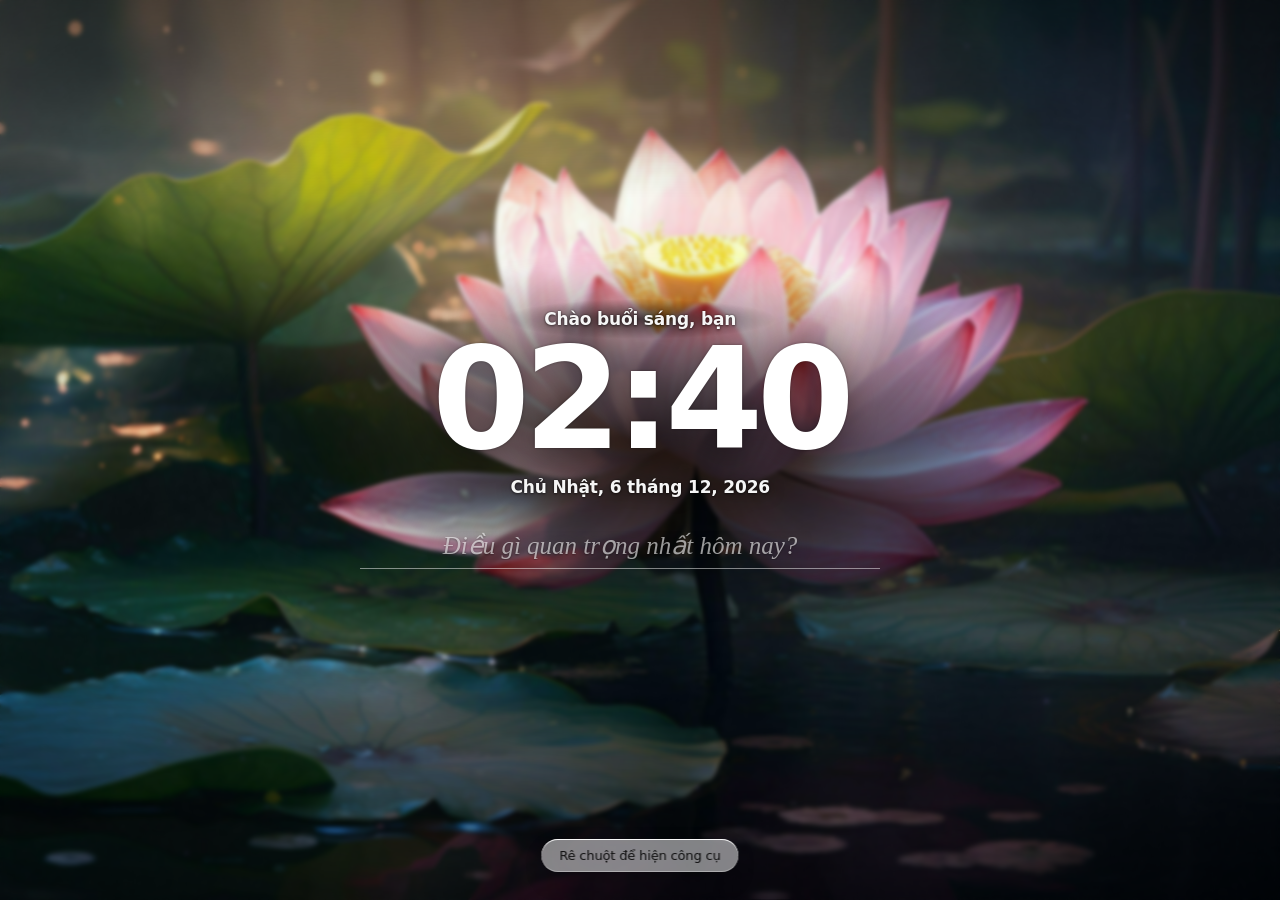
==== commit 20cc0ffb: "Góc thư giãn: Xếp đá cân bằng A fifth activity: stack river stones on a rock in a misty lake at dawn" ====
--- a/index.html
+++ b/index.html
@@ -777,6 +777,7 @@
           <button type="button" role="tab" data-relax-tab="breath">Thở</button>
           <button type="button" role="tab" data-relax-tab="bubbles">Bong bóng</button>
           <button type="button" role="tab" data-relax-tab="garden">Vườn cát</button>
+          <button type="button" role="tab" data-relax-tab="stones">Xếp đá</button>
           <button type="button" role="tab" data-relax-tab="lantern">Thả đèn</button>
         </div>
         <button type="button" class="relax-size-btn" id="relaxSizeBtn" aria-label="Phóng to (F)" aria-pressed="false" title="Phóng to (F)">
@@ -837,6 +838,17 @@
           <button type="button" class="modal-btn modal-btn-secondary" id="gardenSmooth">Làm phẳng</button>
         </div>
         <p class="relax-note">Kéo chuột để cào những đường cát. Không có đúng sai.</p>
+      </section>
+
+      <section class="relax-pane" id="relaxStones" role="tabpanel" hidden>
+        <div class="relax-stage stones-stage" id="stonesStage">
+          <canvas id="stonesCanvas" aria-label="Bờ hồ: rê chuột để chọn chỗ, bấm để đặt viên đá lên chồng"></canvas>
+        </div>
+        <div class="relax-controls">
+          <span class="stones-meta" id="stonesMeta">Chồng đá: 0 viên</span>
+          <button type="button" class="modal-btn modal-btn-secondary" id="stonesReset">Xếp lại</button>
+        </div>
+        <p class="relax-note">Rê chuột (hoặc ← →) để chọn chỗ, bấm (hoặc phím cách) để đặt đá. Chậm thôi, không vội.</p>
       </section>
 
       <section class="relax-pane" id="relaxLantern" role="tabpanel" hidden>
--- a/liquid-glass.css
+++ b/liquid-glass.css
@@ -2410,6 +2410,10 @@
 #gardenStones { pointer-events: none; }
 .garden-stage::after { content: ''; position: absolute; inset: 0; border-radius: inherit; pointer-events: none; box-shadow: inset 0 0 0 6px #6b4f35, inset 0 0 0 7px rgba(0, 0, 0, 0.25), inset 0 8px 18px rgba(0, 0, 0, 0.22); }
 
+/* Xếp đá: a misty lake shore at dawn */
+.stones-stage { background: #dfe6e4; cursor: pointer; touch-action: none; }
+.stones-meta { font-size: 13px; color: var(--text-dim); font-variant-numeric: tabular-nums; }
+
 /* Thả đèn hoa đăng: night river canvas + one-line form */
 .lantern-stage { background: #0b1730; }
 .lantern-form input {
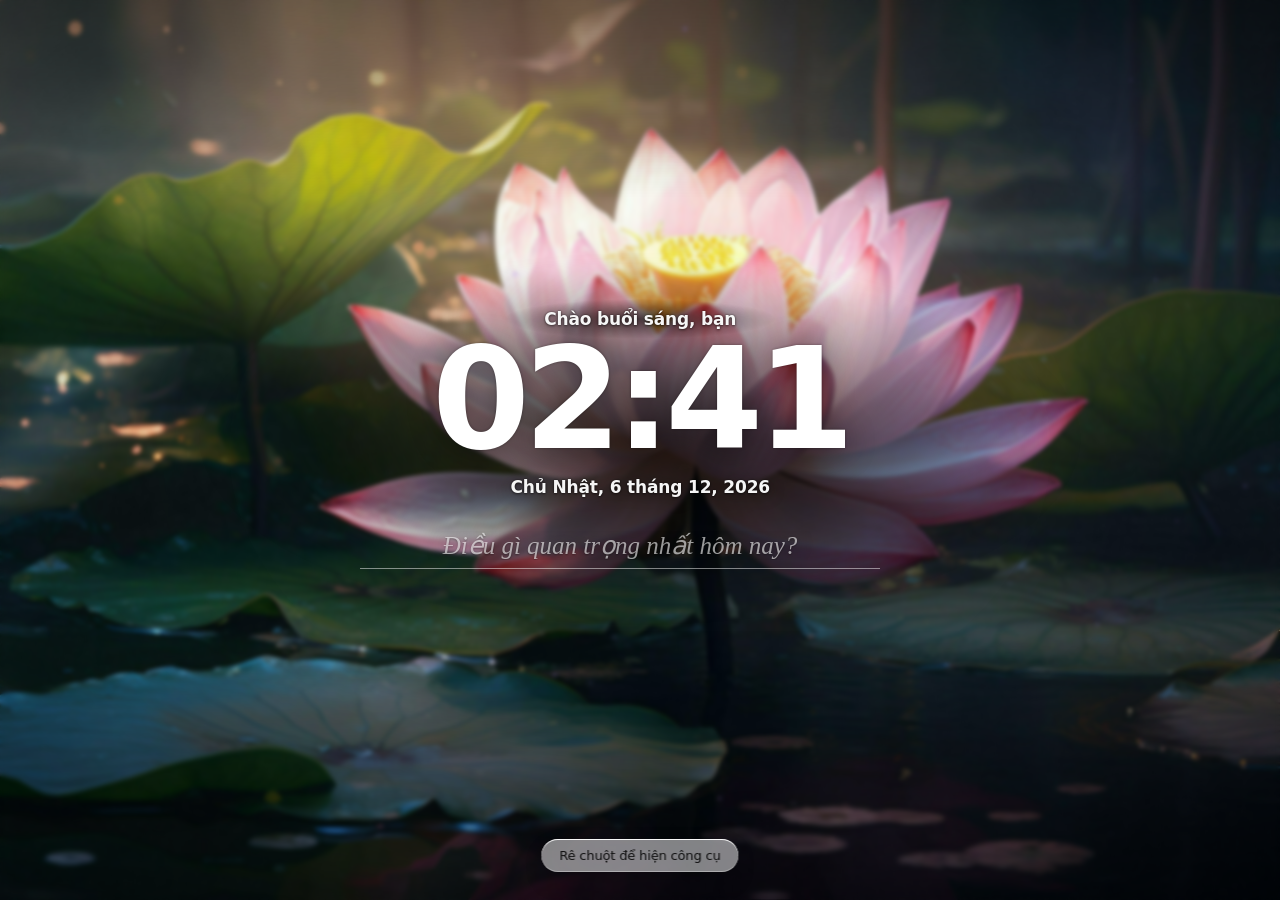
==== commit 03befcb7: "Xếp đá: harder as the cairn grows Stacking was too forgiving (every stone bore 36% of its width; a b" ====
--- a/index.html
+++ b/index.html
@@ -848,7 +848,7 @@
           <span class="stones-meta" id="stonesMeta">Chồng đá: 0 viên</span>
           <button type="button" class="modal-btn modal-btn-secondary" id="stonesReset">Xếp lại</button>
         </div>
-        <p class="relax-note">Rê chuột (hoặc ← →) để chọn chỗ, bấm (hoặc phím cách) để đặt đá. Chậm thôi, không vội.</p>
+        <p class="relax-note">Rê chuột (← →) chọn chỗ, bấm (phím cách) đặt đá. Đá dẹt dễ đỡ hơn đá tròn; chồng càng cao, gió càng lay.</p>
       </section>
 
       <section class="relax-pane" id="relaxLantern" role="tabpanel" hidden>
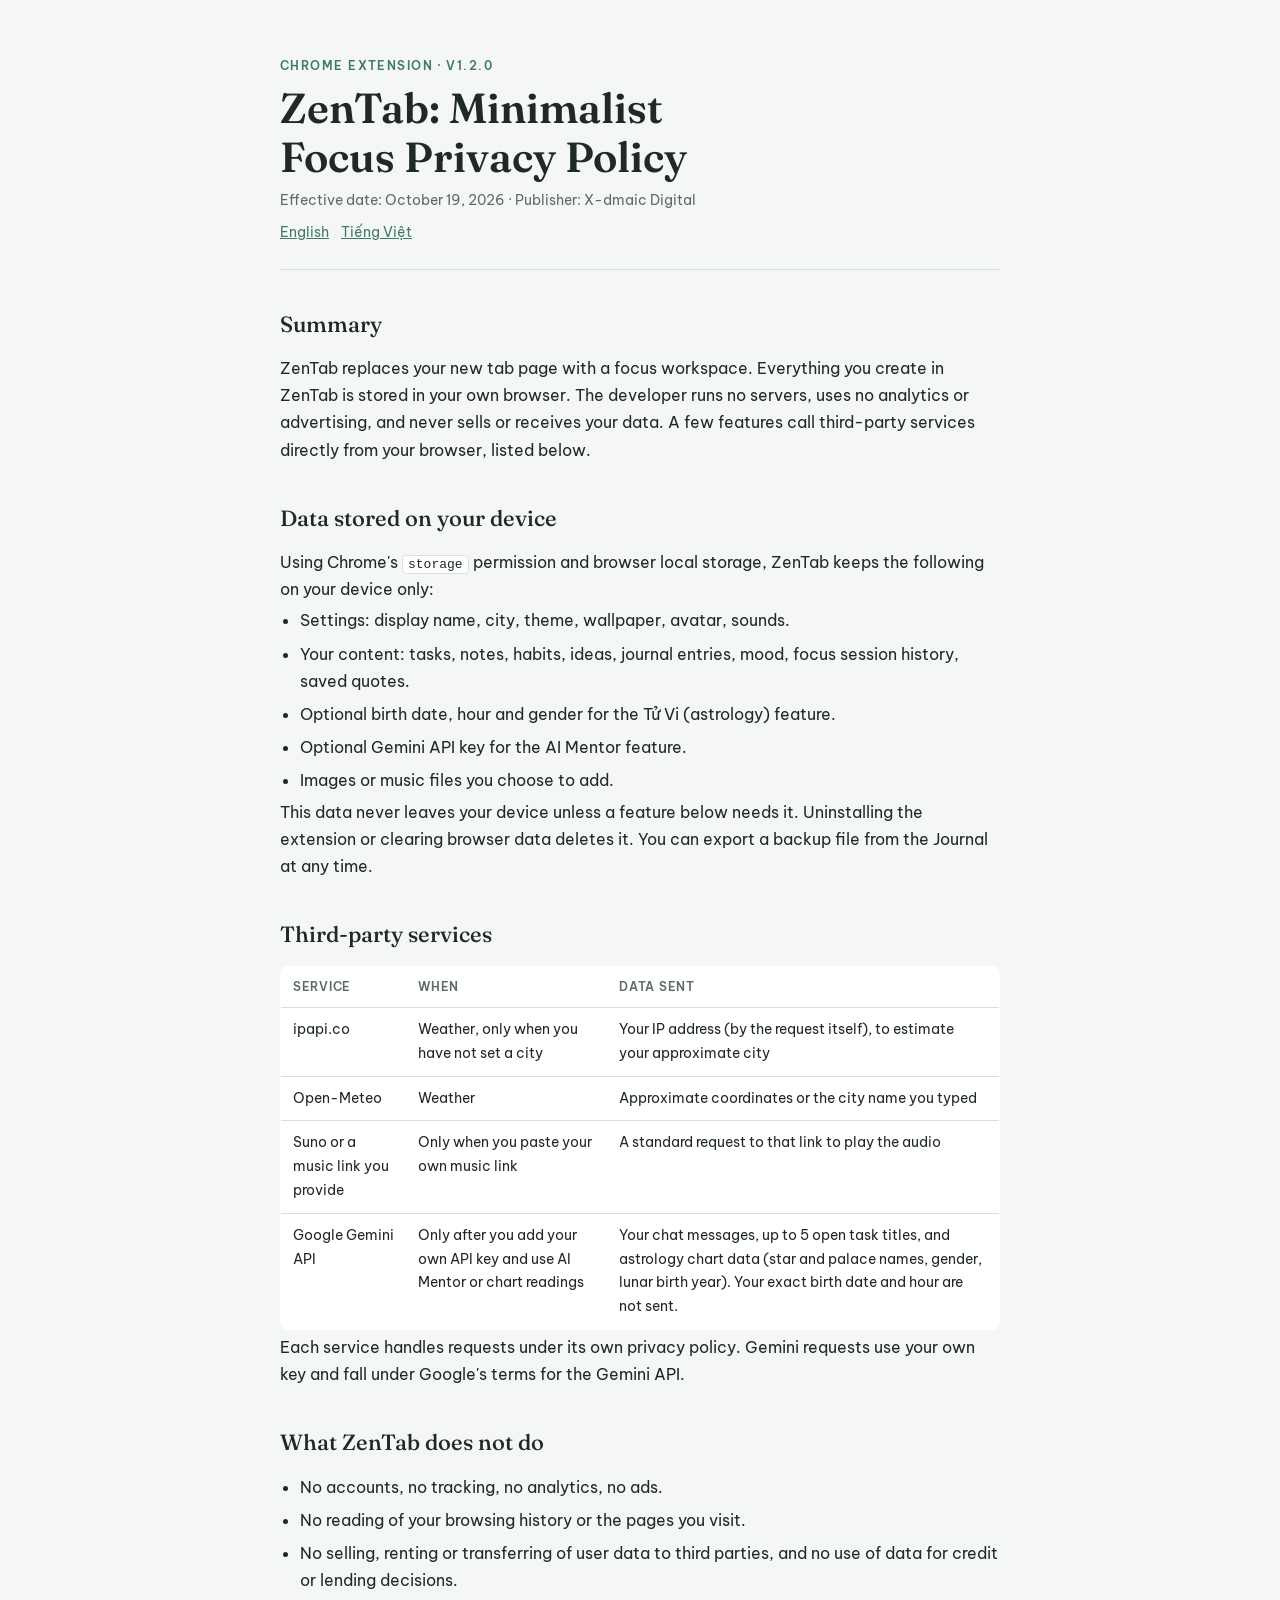
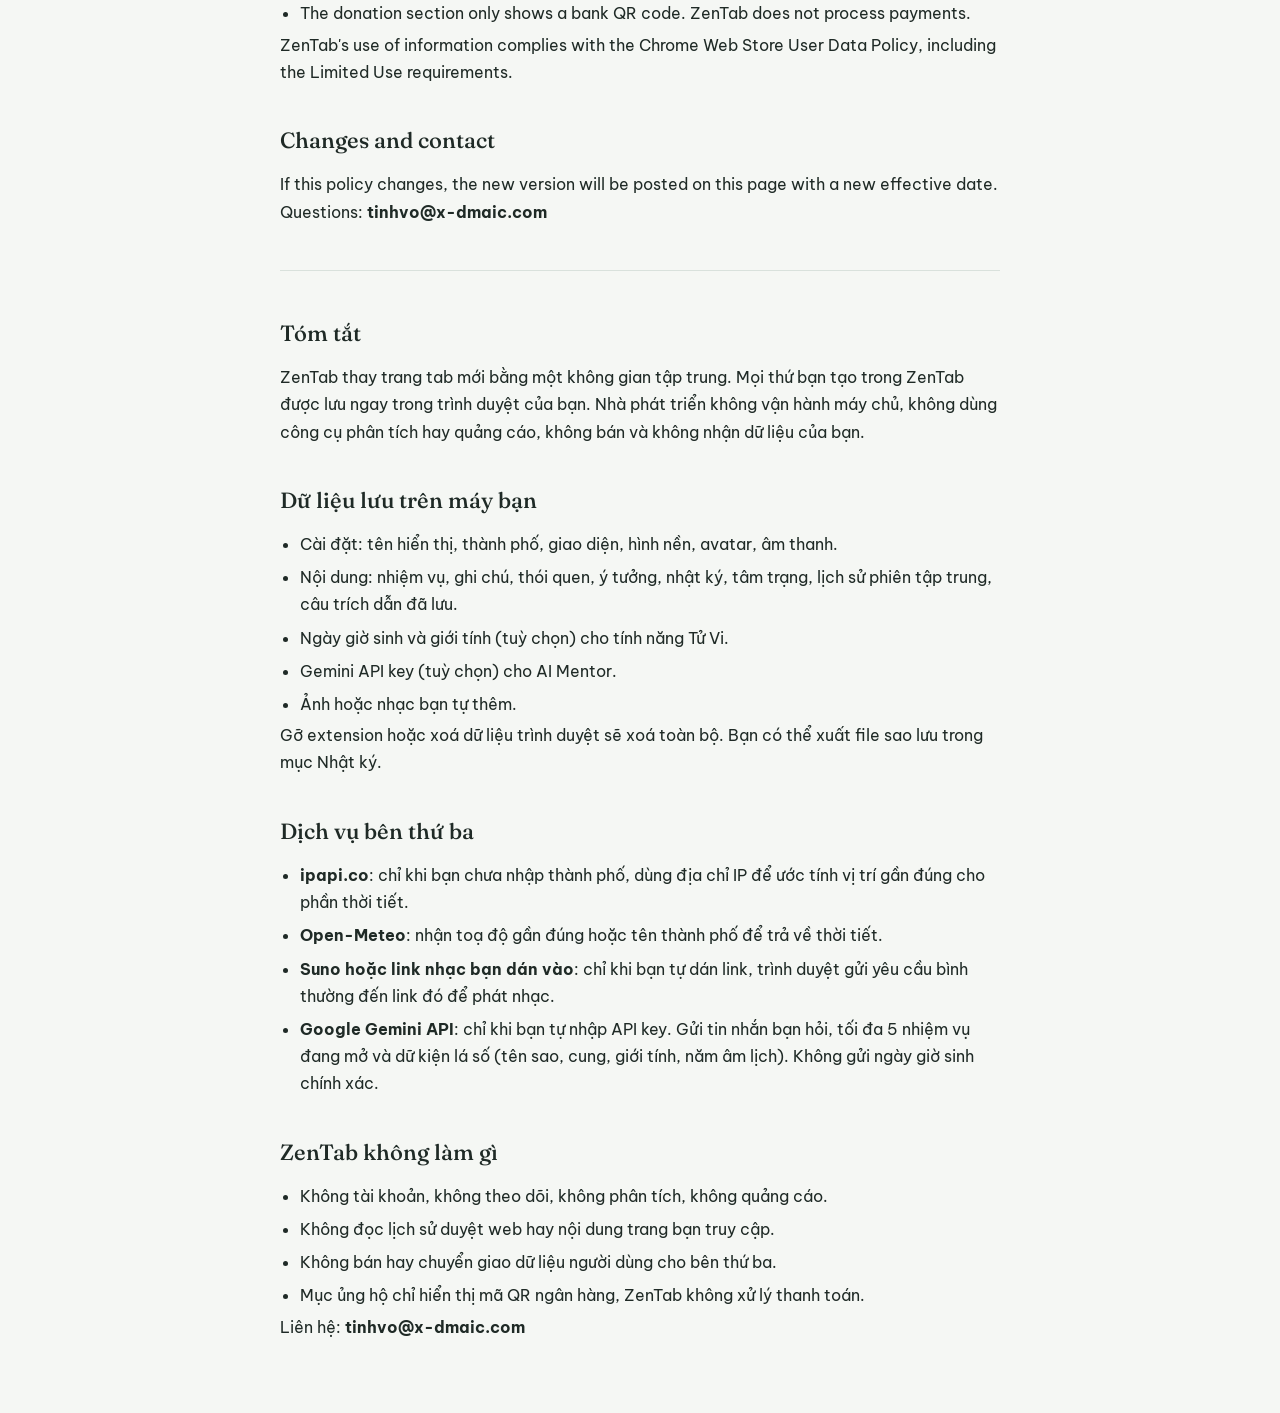
==== commit 5a874b2d: "Add ZenTab privacy policy" ====
--- a/index.html
+++ b/index.html
@@ -1,1269 +1,137 @@
-<!DOCTYPE html>
+<!doctype html>
 <html lang="vi">
 <head>
-  <meta charset="UTF-8">
-  <meta name="viewport" content="width=device-width, initial-scale=1.0">
-  <title>ZenTab</title>
-  <script src="theme.js"></script>
-  <link rel="stylesheet" href="style.css">
-  <link rel="stylesheet" href="liquid-glass.css">
+<meta charset="utf-8">
+<meta name="viewport" content="width=device-width, initial-scale=1">
+<title>ZenTab Privacy Policy</title>
+<link rel="stylesheet" href="https://fonts.googleapis.com/css2?family=Fraunces:opsz,wght@9..144,500;9..144,600&family=Be+Vietnam+Pro:wght@400;500;600&display=swap">
+<style>
+/* Layout: single readable column, bilingual sections, quiet sage palette from ZenTab's lotus/mist theme */
+:root{
+  --bg:#f5f7f4; --surface:#ffffff; --fg:#1f2a26; --muted:#5d6b65; --line:#d9e1dc; --accent:#3f7a64;
+  --display:"Fraunces",Georgia,serif; --body:"Be Vietnam Pro",system-ui,-apple-system,"Segoe UI",sans-serif;
+}
+@media (prefers-color-scheme:dark){:root:not([data-theme="light"]){--bg:#121816;--surface:#1a2320;--fg:#e4ebe7;--muted:#9aaaa3;--line:#2c3934;--accent:#7cc0a5;color-scheme:dark}}
+:root[data-theme="dark"]{--bg:#121816;--surface:#1a2320;--fg:#e4ebe7;--muted:#9aaaa3;--line:#2c3934;--accent:#7cc0a5;color-scheme:dark}
+body{background:var(--bg);color:var(--fg);font-family:var(--body);font-size:16px;line-height:1.7;
+  padding-left:max(16px,env(safe-area-inset-left,0px));padding-right:max(16px,env(safe-area-inset-right,0px));padding-block:48px 64px}
+main{max-width:720px;margin:0 auto;display:flex;flex-direction:column;gap:36px}
+header{display:flex;flex-direction:column;gap:8px;border-bottom:1px solid var(--line);padding-bottom:24px}
+.eyebrow{font-size:12px;letter-spacing:.12em;text-transform:uppercase;color:var(--accent);font-weight:600}
+h1{font-family:var(--display);font-weight:600;font-size:clamp(30px,6vw,42px);line-height:1.15;margin:0;text-wrap:balance}
+h2{font-family:var(--display);font-weight:500;font-size:22px;margin:0 0 8px;text-wrap:balance}
+.meta{color:var(--muted);font-size:14px}
+nav.lang{display:flex;gap:12px;font-size:14px}
+nav.lang a{color:var(--accent)}
+section{display:flex;flex-direction:column;gap:4px}
+p,ul{margin:0} ul{padding-left:20px} li+li{margin-top:6px}
+table{width:100%;border-collapse:collapse;font-size:14px;background:var(--surface);border:1px solid var(--line);border-radius:8px;overflow:hidden}
+.tw{overflow-x:auto}
+th,td{text-align:left;vertical-align:top;padding:10px 12px;border-bottom:1px solid var(--line)}
+th{font-weight:600;color:var(--muted);font-size:12px;letter-spacing:.06em;text-transform:uppercase}
+tr:last-child td{border-bottom:0}
+code{font-size:13px;background:var(--surface);border:1px solid var(--line);padding:1px 5px;border-radius:4px}
+.divider{border:0;border-top:1px solid var(--line);margin:8px 0}
+a{color:var(--accent)} a:focus-visible{outline:2px solid var(--accent);outline-offset:2px}
+</style>
 </head>
 <body>
-  <div id="particles"></div>
-  <div class="overlay"></div>
 
-  <div class="app-layout" data-view="home">
-    <!-- Left Navigation Sidebar -->
-    <aside class="sidebar-left">
-      <nav class="sidebar-nav">
-        <button class="nav-item active" data-tab="home" aria-label="Trang chủ">
-          <svg xmlns="http://www.w3.org/2000/svg" fill="none" viewBox="0 0 24 24" stroke="currentColor">
-            <path stroke-linecap="round" stroke-linejoin="round" stroke-width="1.5" d="M3 12l2-2m0 0l7-7 7 7M5 10v10a1 1 0 001 1h3m10-11l2 2m-2-2v10a1 1 0 01-1 1h-3m-6 0a1 1 0 001-1v-4a1 1 0 011-1h2a1 1 0 011 1v4a1 1 0 001 1m-6 0h6"/>
-          </svg>
-          <span class="nav-tip">Trang chủ</span>
-        </button>
-        <button class="nav-item" data-tab="focus" aria-label="Tập trung">
-          <svg xmlns="http://www.w3.org/2000/svg" fill="none" viewBox="0 0 24 24" stroke="currentColor">
-            <path stroke-linecap="round" stroke-linejoin="round" stroke-width="1.5" d="M12 8v4l3 3m6-3a9 9 0 11-18 0 9 9 0 0118 0z"/>
-          </svg>
-          <span class="nav-tip">Tập trung</span>
-        </button>
-        <button class="nav-item" data-tab="tasks" aria-label="Nhiệm vụ">
-          <svg xmlns="http://www.w3.org/2000/svg" fill="none" viewBox="0 0 24 24" stroke="currentColor">
-            <path stroke-linecap="round" stroke-linejoin="round" stroke-width="1.5" d="M9 5H7a2 2 0 00-2 2v12a2 2 0 002 2h10a2 2 0 002-2V7a2 2 0 00-2-2h-2M9 5a2 2 0 002 2h2a2 2 0 002-2M9 5a2 2 0 012-2h2a2 2 0 012 2m-6 9l2 2 4-4"/>
-          </svg>
-          <span class="nav-tip">Nhiệm vụ</span>
-        </button>
-        <button class="nav-item" data-tab="journal" aria-label="Nhật ký">
-          <svg xmlns="http://www.w3.org/2000/svg" fill="none" viewBox="0 0 24 24" stroke="currentColor" stroke-width="1.5" stroke-linecap="round" stroke-linejoin="round">
-            <path d="M6 3.5h11a1.5 1.5 0 0 1 1.5 1.5v14a1.5 1.5 0 0 1-1.5 1.5H6z"/><path d="M6 3.5v17M9.5 8h5.5M9.5 11.5h5.5"/><path d="M4.5 7h3M4.5 12h3M4.5 17h3"/>
-          </svg>
-          <span class="nav-tip">Nhật ký</span>
-        </button>
-        <button class="nav-item" data-tab="ai" aria-label="AI Mentor">
-          <svg xmlns="http://www.w3.org/2000/svg" fill="none" viewBox="0 0 24 24" stroke="currentColor">
-            <path stroke-linecap="round" stroke-linejoin="round" stroke-width="1.5" d="M9.663 17h4.673M12 3v1m6.364 1.636l-.707.707M21 12h-1M4 12H3m3.343-5.657l-.707-.707m2.828 9.9a5 5 0 113.536 0V21h2v-2.243a4.973 4.973 0 013.536 0V21h-2v-2a1 1 0 00-1-1h-2a1 1 0 00-1 1v2H9v-2.243z"/>
-          </svg>
-          <span class="nav-tip">AI Mentor</span>
-        </button>
-        <button class="nav-item" data-tab="stats" aria-label="Thống kê">
-          <svg xmlns="http://www.w3.org/2000/svg" fill="none" viewBox="0 0 24 24" stroke="currentColor">
-            <path stroke-linecap="round" stroke-linejoin="round" stroke-width="1.5" d="M9 19v-6a2 2 0 00-2-2H5a2 2 0 00-2 2v6a2 2 0 002 2h2a2 2 0 002-2zm0 0V9a2 2 0 012-2h2a2 2 0 012 2v10m-6 0a2 2 0 002 2h2a2 2 0 002-2m0 0V5a2 2 0 012-2h2a2 2 0 012 2v14a2 2 0 002 2h2a2 2 0 002-2z"/>
-          </svg>
-          <span class="nav-tip">Thống kê</span>
-        </button>
-        <span class="nav-divider" aria-hidden="true"></span>
-        <button class="nav-item" id="settingsBtn" aria-label="Cài đặt">
-          <svg xmlns="http://www.w3.org/2000/svg" fill="none" viewBox="0 0 24 24" stroke="currentColor">
-            <path stroke-linecap="round" stroke-linejoin="round" stroke-width="1.5" d="M10.325 4.317c.426-1.756 2.924-1.756 3.35 0a1.724 1.724 0 002.573 1.066c1.543-.94 3.31.826 2.37 2.37a1.724 1.724 0 001.065 2.572c1.756.426 1.756 2.924 0 3.35a1.724 1.724 0 00-1.066 2.573c.94 1.543-.826 3.31-2.37 2.37a1.724 1.724 0 00-2.572 1.065c-.426 1.756-2.924 1.756-3.35 0a1.724 1.724 0 00-2.573-1.066c-1.543.94-3.31-.826-2.37-2.37a1.724 1.724 0 00-1.065-2.572c-1.756-.426-1.756-2.924 0-3.35a1.724 1.724 0 001.066-2.573c-.94-1.543.826-3.31 2.37-2.37.996.608 2.296.07 2.572-1.065z"/>
-            <path stroke-linecap="round" stroke-linejoin="round" stroke-width="1.5" d="M15 12a3 3 0 11-6 0 3 3 0 016 0z"/>
-          </svg>
-          <span class="nav-tip">Cài đặt</span>
-        </button>
-      </nav>
+<main>
+<header>
+  <span class="eyebrow">Chrome Extension · v1.2.0</span>
+  <h1>ZenTab: Minimalist Focus Privacy Policy</h1>
+  <p class="meta">Effective date: October 19, 2026 · Publisher: X-dmaic Digital</p>
+  <nav class="lang"><a href="#en">English</a><a href="#vi">Tiếng Việt</a></nav>
+</header>
 
-      <div class="sidebar-bottom">
-        <div class="profile-container">
-          <img src="icons/icon128.png" alt="Ảnh đại diện · mở Cài đặt" class="user-avatar" id="userAvatar">
-        </div>
-      </div>
-    </aside>
+<section id="en">
+  <h2>Summary</h2>
+  <p>ZenTab replaces your new tab page with a focus workspace. Everything you create in ZenTab is stored in your own browser. The developer runs no servers, uses no analytics or advertising, and never sells or receives your data. A few features call third-party services directly from your browser, listed below.</p>
+</section>
 
-    <!-- Views Wrapper -->
-    <main class="main-content-wrapper">
-      
-      <!-- VIEW 1: HOME DASHBOARD -->
-      <div id="view-home" class="dashboard-view active">
-        <!-- Dashboard Header Utilities -->
-        <div class="dashboard-header">
-          <div class="header-left">
-            <!-- Weather widget (minimal inline) with expandable detailed card -->
-            <div class="weather-wrapper-relative">
-              <button type="button" class="weather-widget-minimal" id="weatherWidget" title="Xem chi tiết thời tiết">
-                <span id="weatherIconEmoji" class="weather-icon">☀️</span>
-                <span class="weather-temp" id="weatherTempDisplay">Đang tải thời tiết…</span>
-                <span class="weather-desc" id="weatherDescDisplay"></span>
-              </button>
-              
-              <!-- Dropdown chi tiết thời tiết -->
-              <div class="weather-detailed-card glass-card" id="weatherDetailedCard" style="display:none;">
-                <div class="weather-details-grid">
-                  <div class="weather-detail-item">
-                    <span class="wd-label">Cảm giác như</span>
-                    <span class="wd-val" id="wdFeelsLike">--°C</span>
-                  </div>
-                  <div class="weather-detail-item">
-                    <span class="wd-label">Độ ẩm</span>
-                    <span class="wd-val" id="wdHumidity">--%</span>
-                  </div>
-                  <div class="weather-detail-item">
-                    <span class="wd-label">Bình minh</span>
-                    <span class="wd-val" id="wdSunrise">--:--</span>
-                  </div>
-                  <div class="weather-detail-item">
-                    <span class="wd-label">Hoàng hôn</span>
-                    <span class="wd-val" id="wdSunset">--:--</span>
-                  </div>
-                </div>
-                <div class="weather-zen-quote" id="weatherZenQuote">
-                  Đang tìm kiếm sự cân bằng của tiết trời...
-                </div>
-                <div class="weather-forecast-3day" id="weatherForecast3Day">
-                  <!-- Injected via JS -->
-                </div>
-              </div>
-            </div>
-          </div>
-          <div class="header-right">
-            <!-- Zen Control Buttons -->
-            <div class="zen-controls-bar">
-              <button id="toggleLeftBtn" class="zen-control-btn" aria-label="Lá số Tử Vi">
-                <svg xmlns="http://www.w3.org/2000/svg" fill="none" viewBox="0 0 24 24" stroke="currentColor" stroke-width="1.7" stroke-linecap="round" stroke-linejoin="round" aria-hidden="true"><circle cx="12" cy="12" r="9"/><path d="M12 3a4.5 4.5 0 0 1 0 9 4.5 4.5 0 0 0 0 9"/><circle cx="12" cy="7.5" r="0.9" fill="currentColor"/><circle cx="12" cy="16.5" r="0.9"/></svg>
-                <span class="ctl-tip">Lá số Tử Vi</span>
-              </button>
-              <button id="toggleTasksBtn" class="zen-control-btn" aria-label="Nhiệm vụ hôm nay">
-                <svg xmlns="http://www.w3.org/2000/svg" fill="none" viewBox="0 0 24 24" stroke="currentColor" stroke-width="1.7" stroke-linecap="round" stroke-linejoin="round" aria-hidden="true"><path d="M9 6h11M9 12h11M9 18h11"/><path d="M3.5 6l1 1 2-2M3.5 12l1 1 2-2M3.5 18l1 1 2-2"/></svg>
-                <span class="ctl-tip">Nhiệm vụ hôm nay</span>
-              </button>
-              <button id="toggleRightBtn" class="zen-control-btn" aria-label="Tiện ích">
-                <svg xmlns="http://www.w3.org/2000/svg" fill="none" viewBox="0 0 24 24" stroke="currentColor" stroke-width="1.7" stroke-linecap="round" stroke-linejoin="round" aria-hidden="true"><rect x="4" y="4" width="6.5" height="6.5" rx="1.8"/><rect x="13.5" y="4" width="6.5" height="6.5" rx="1.8"/><rect x="4" y="13.5" width="6.5" height="6.5" rx="1.8"/><rect x="13.5" y="13.5" width="6.5" height="6.5" rx="1.8"/></svg>
-                <span class="ctl-tip">Tiện ích</span>
-              </button>
-              <button id="toggleZenBtn" class="zen-control-btn main-zen-toggle" aria-pressed="false" aria-label="Chế độ tối giản">
-                <svg viewBox="0 0 24 24" fill="none" stroke="currentColor" stroke-width="1.9" stroke-linecap="round" aria-hidden="true"><path d="M17.6 5.4A8 8 0 1 0 20 11.2"/><path d="M20 11.2c.1-1 .1-1.9-.2-2.8" opacity=".55"/></svg>
-                <span class="ctl-tip">Chế độ tối giản</span>
-              </button>
-            </div>
-          </div>
-        </div>
+<section>
+  <h2>Data stored on your device</h2>
+  <p>Using Chrome's <code>storage</code> permission and browser local storage, ZenTab keeps the following on your device only:</p>
+  <ul>
+    <li>Settings: display name, city, theme, wallpaper, avatar, sounds.</li>
+    <li>Your content: tasks, notes, habits, ideas, journal entries, mood, focus session history, saved quotes.</li>
+    <li>Optional birth date, hour and gender for the Tử Vi (astrology) feature.</li>
+    <li>Optional Gemini API key for the AI Mentor feature.</li>
+    <li>Images or music files you choose to add.</li>
+  </ul>
+  <p>This data never leaves your device unless a feature below needs it. Uninstalling the extension or clearing browser data deletes it. You can export a backup file from the Journal at any time.</p>
+</section>
 
-        <div class="zen-hint" id="zenHint" role="status" hidden>Rê chuột để hiện công cụ</div>
+<section>
+  <h2>Third-party services</h2>
+  <div class="tw"><table>
+    <thead><tr><th>Service</th><th>When</th><th>Data sent</th></tr></thead>
+    <tbody>
+      <tr><td>ipapi.co</td><td>Weather, only when you have not set a city</td><td>Your IP address (by the request itself), to estimate your approximate city</td></tr>
+      <tr><td>Open-Meteo</td><td>Weather</td><td>Approximate coordinates or the city name you typed</td></tr>
+      <tr><td>Suno or a music link you provide</td><td>Only when you paste your own music link</td><td>A standard request to that link to play the audio</td></tr>
+      <tr><td>Google Gemini API</td><td>Only after you add your own API key and use AI Mentor or chart readings</td><td>Your chat messages, up to 5 open task titles, and astrology chart data (star and palace names, gender, lunar birth year). Your exact birth date and hour are not sent.</td></tr>
+    </tbody>
+  </table></div>
+  <p>Each service handles requests under its own privacy policy. Gemini requests use your own key and fall under Google's terms for the Gemini API.</p>
+</section>
 
-        <div class="main-dashboard-new">
-          <!-- CENTER VIEWPORT: Main Focus -->
-          <div class="main-focus-center">
-            <!-- Greetings and Time -->
-            <header class="center-header">
-              <h2 class="greeting" id="greeting">Chào buổi sáng, <span id="userName" class="name-editable">bạn</span></h2>
-              <div id="clock" class="clock">00:00</div>
-              <div id="date" class="date"></div>
-              <div id="sparkline" class="sparkline week-dots" role="img" hidden></div>
+<section>
+  <h2>What ZenTab does not do</h2>
+  <ul>
+    <li>No accounts, no tracking, no analytics, no ads.</li>
+    <li>No reading of your browsing history or the pages you visit.</li>
+    <li>No selling, renting or transferring of user data to third parties, and no use of data for credit or lending decisions.</li>
+    <li>The donation section only shows a bank QR code. ZenTab does not process payments.</li>
+  </ul>
+  <p>ZenTab's use of information complies with the Chrome Web Store User Data Policy, including the Limited Use requirements.</p>
+</section>
 
-            </header>
+<section>
+  <h2>Changes and contact</h2>
+  <p>If this policy changes, the new version will be posted on this page with a new effective date. Questions: <strong>tinhvo@x-dmaic.com</strong></p>
+</section>
 
-            <!-- Focus Intention -->
-            <div class="intention-container glass-card">
-              <div id="journalReflection" class="journal-section" style="display:none">
-                <p class="journal-label">Hôm qua bạn đã viết:</p>
-                <p class="journal-entry" id="reflectionEntry"></p>
-                <p class="journal-prompt">Bạn đã làm được chưa?</p>
-                <div class="journal-actions">
-                  <button class="journal-btn" data-honored="true">Rồi</button>
-                  <button class="journal-btn" data-honored="false">Chưa</button>
-                </div>
-              </div>
+<hr class="divider">
 
-              <div id="journalIntention" class="journal-section is-asking">
-                <p class="journal-label" id="intentionLabel">Điều gì quan trọng nhất hôm nay?</p>
-                <div class="journal-input-row" id="journalInputRow">
-                  <input type="text" id="journalInput" placeholder="Điều gì quan trọng nhất hôm nay?" aria-labelledby="intentionLabel" autocomplete="off">
-                  <button class="intention-submit-btn" id="intentionSubmitBtn" aria-label="Lưu ý định">
-                    <svg xmlns="http://www.w3.org/2000/svg" fill="none" viewBox="0 0 24 24" stroke="currentColor">
-                      <path stroke-linecap="round" stroke-linejoin="round" stroke-width="2" d="M14 5l7 7m0 0l-7 7m7-7H3" />
-                    </svg>
-                  </button>
-                </div>
-                <p id="journalTodayEntry" class="journal-entry" style="display:none"></p>
-                <button type="button" id="startFocusFromIntention" class="intention-start-btn" hidden>
-                  <svg xmlns="http://www.w3.org/2000/svg" viewBox="0 0 24 24" fill="currentColor" aria-hidden="true"><path d="M8 5.5v13a1 1 0 0 0 1.5.86l10.5-6.5a1 1 0 0 0 0-1.72L9.5 4.64A1 1 0 0 0 8 5.5z"/></svg>
-                  <span>Bắt đầu 25 phút tập trung</span>
-                </button>
-              </div>
-            </div>
-          </div>
-        </div>
+<section id="vi">
+  <h2>Tóm tắt</h2>
+  <p>ZenTab thay trang tab mới bằng một không gian tập trung. Mọi thứ bạn tạo trong ZenTab được lưu ngay trong trình duyệt của bạn. Nhà phát triển không vận hành máy chủ, không dùng công cụ phân tích hay quảng cáo, không bán và không nhận dữ liệu của bạn.</p>
+</section>
 
-        <!-- BOTTOM DOCK: Ambient Audio & Quote -->
-        <div class="bottom-dock">
-          <div class="dock-quote-section">
-            <p id="quoteText" class="quote-text">"Cách để bắt đầu là ngừng nói và bắt tay vào làm."</p>
-            <div class="quote-meta">
-              <span id="quoteAuthor" class="quote-author">— Walt Disney</span>
-              <button type="button" id="expandQuoteBtn" class="quote-expand-btn" title="Xem đầy đủ lời khuyên">Xem đầy đủ</button>
-              <span class="quote-nav">
-                <button type="button" class="quote-nav-btn" id="prevQuoteBtn" title="Câu trước" aria-label="Câu trước">
-                  <svg xmlns="http://www.w3.org/2000/svg" fill="none" viewBox="0 0 24 24" stroke="currentColor"><path stroke-linecap="round" stroke-linejoin="round" stroke-width="2.4" d="M15 19l-7-7 7-7" /></svg>
-                </button>
-                <button type="button" class="quote-nav-btn" id="nextQuoteBtn" title="Câu tiếp theo" aria-label="Câu tiếp theo">
-                  <svg xmlns="http://www.w3.org/2000/svg" fill="none" viewBox="0 0 24 24" stroke="currentColor"><path stroke-linecap="round" stroke-linejoin="round" stroke-width="2.4" d="M9 5l7 7-7 7" /></svg>
-                </button>
-              </span>
-              <span class="quote-actions">
-                <button type="button" class="quote-nav-btn quote-fav-btn" id="quoteFavBtn" title="Giữ lại câu này" aria-label="Giữ lại câu này" aria-pressed="false" hidden>
-                  <svg viewBox="0 0 24 24" fill="none" stroke="currentColor" stroke-width="2" stroke-linejoin="round"><path d="M12 20s-7-4.35-7-10a4 4 0 0 1 7-2.65A4 4 0 0 1 19 10c0 5.65-7 10-7 10z"/></svg>
-                </button>
-                <button type="button" class="quote-nav-btn" id="quoteHideBtn" title="Không hiện câu này nữa" aria-label="Không hiện câu này nữa" hidden>
-                  <svg viewBox="0 0 24 24" fill="none" stroke="currentColor" stroke-width="2" stroke-linecap="round"><path d="M6 6l12 12M18 6L6 18"/></svg>
-                </button>
-              </span>
-            </div>
-          </div>
-          
-          <div class="dock-player-controls">
-            <button class="player-btn play-pause-btn" id="playBtn" title="Phát nhạc thư giãn">
-              <svg xmlns="http://www.w3.org/2000/svg" fill="none" viewBox="0 0 24 24" stroke="currentColor" id="playIcon">
-                <path stroke-linecap="round" stroke-linejoin="round" stroke-width="2" d="M14.752 11.168l-3.197-2.132A1 1 0 0010 9.87v4.263a1 1 0 001.555.832l3.197-2.132a1 1 0 000-1.664z" />
-                <path stroke-linecap="round" stroke-linejoin="round" stroke-width="2" d="M21 12a9 9 0 11-18 0 9 9 0 0118 0z" />
-              </svg>
-            </button>
-            <select id="ambientSoundSelect" class="ambient-sound-select" aria-label="Âm thanh nền">
-              <option value="forest">🌲 Gió rừng</option>
-              <option value="rain">🌧️ Tiếng mưa</option>
-              <option value="ocean">🌊 Sóng biển</option>
-              <option value="brown">🎧 Tiếng ồn nâu</option>
-              <option value="zen">🧘 Thiền định</option>
-              <option value="music" id="musicOpt" hidden disabled>🎵 Nhạc nền ZenTab</option>
-              <option value="custom" id="customAudioOpt" style="display:none">🎵 Nhạc cá nhân</option>
-            </select>
-          </div>
-          <!-- Plays only the user's own music URL; built-in sounds come from ambient.js -->
-          <audio id="relaxingAudio" loop preload="none"></audio>
-        </div>
+<section>
+  <h2>Dữ liệu lưu trên máy bạn</h2>
+  <ul>
+    <li>Cài đặt: tên hiển thị, thành phố, giao diện, hình nền, avatar, âm thanh.</li>
+    <li>Nội dung: nhiệm vụ, ghi chú, thói quen, ý tưởng, nhật ký, tâm trạng, lịch sử phiên tập trung, câu trích dẫn đã lưu.</li>
+    <li>Ngày giờ sinh và giới tính (tuỳ chọn) cho tính năng Tử Vi.</li>
+    <li>Gemini API key (tuỳ chọn) cho AI Mentor.</li>
+    <li>Ảnh hoặc nhạc bạn tự thêm.</li>
+  </ul>
+  <p>Gỡ extension hoặc xoá dữ liệu trình duyệt sẽ xoá toàn bộ. Bạn có thể xuất file sao lưu trong mục Nhật ký.</p>
+</section>
 
-        <!-- SIDE DRAWERS / OVERLAY PANELS -->
-        
-        <!-- Left Side Drawer (Tử Vi) -->
-        <div id="leftDrawer" class="side-drawer left-drawer">
-          <div class="drawer-header">
-            <span class="drawer-title">Lá Số & Tử Vi</span>
-            <button class="drawer-close-btn" id="closeLeftDrawerBtn">✕</button>
-          </div>
-          <div class="drawer-content">
-            <!-- Astrology / Horoscope panel (Tử Vi) -->
-            <div class="astro-panel glass-card" id="astroPanel">
-              <div class="astro-header">
-                <svg class="astro-header-icon" viewBox="0 0 24 24" fill="none" stroke="currentColor" stroke-width="1.5">
-                  <path d="M12 3v18M3 12h18M12 12m-9 0a9 9 0 1 0 18 0 9 9 0 1 0 -18 0" stroke-linecap="round" stroke-linejoin="round"/>
-                  <path d="M12 2a10 10 0 0 1 10 10M12 22a10 10 0 0 1 -10 -10"/>
-                </svg>
-                <span class="astro-title">Ngày của bạn</span>
-              </div>
+<section>
+  <h2>Dịch vụ bên thứ ba</h2>
+  <ul>
+    <li><strong>ipapi.co</strong>: chỉ khi bạn chưa nhập thành phố, dùng địa chỉ IP để ước tính vị trí gần đúng cho phần thời tiết.</li>
+    <li><strong>Open-Meteo</strong>: nhận toạ độ gần đúng hoặc tên thành phố để trả về thời tiết.</li>
+    <li><strong>Suno hoặc link nhạc bạn dán vào</strong>: chỉ khi bạn tự dán link, trình duyệt gửi yêu cầu bình thường đến link đó để phát nhạc.</li>
+    <li><strong>Google Gemini API</strong>: chỉ khi bạn tự nhập API key. Gửi tin nhắn bạn hỏi, tối đa 5 nhiệm vụ đang mở và dữ kiện lá số (tên sao, cung, giới tính, năm âm lịch). Không gửi ngày giờ sinh chính xác.</li>
+  </ul>
+</section>
 
-              <div class="astro-date-title" id="astroDateTitle">Bính Tý</div>
-              <div class="astro-date-sub" id="astroDateSub">17 / 05 / 2026</div>
-
-              <div class="astro-element-row">
-                <span class="nh-pill" id="nhPill">Mệnh Kim</span>
-              </div>
-              
-              <div class="astro-divider" id="astroDivider" style="display:none"></div>
-              
-              <div class="astro-summary">
-                <span class="section-label">Tổng quan hôm nay</span>
-                <p id="todayInsight" class="astro-advice-text">Vui lòng thiết lập ngày sinh trong Cài đặt để hiển thị thông tin Tử Vi và lời khuyên cá nhân hóa của bạn.</p>
-              </div>
-              <div class="astro-hoangdao" id="astroHoangDao" hidden></div>
-              
-              <div id="zodiacInfo" class="astro-body" style="display:none"></div>
-              <div class="astro-divider" id="tvDivider" style="display:none"></div>
-              <div id="tuviInfo" class="astro-body" style="display:none"></div>
-
-              <button class="glass-btn detail-btn" id="openAstroDetailsBtn">
-                <span>Xem lá số</span>
-                <svg xmlns="http://www.w3.org/2000/svg" fill="none" viewBox="0 0 24 24" stroke="currentColor" style="width:14px;height:14px;margin-left:6px;">
-                  <path stroke-linecap="round" stroke-linejoin="round" stroke-width="2" d="M9 5l7 7-7 7" />
-                </svg>
-              </button>
-            </div>
-          </div>
-        </div>
-
-        <!-- Right Side Drawer (Pomodoro & Tools) -->
-        <div id="rightDrawer" class="side-drawer right-drawer">
-          <div class="drawer-header">
-            <span class="drawer-title">Tiện ích</span>
-            <button class="drawer-close-btn" id="closeRightDrawerBtn">✕</button>
-          </div>
-
-          <!-- Quick Tool Panel inside right side drawer (Direct child to prevent layout clipping and allow side-by-side display) -->
-          <div id="quickToolPanel" class="quick-tool-panel glass-card" style="display:none">
-            <div class="panel-header">
-              <button class="panel-close-btn panel-back-btn" id="closeQuickToolBtn" aria-label="Quay lại" title="Quay lại (Esc)"><svg viewBox="0 0 24 24" fill="none" stroke="currentColor" stroke-width="2.2" stroke-linecap="round" stroke-linejoin="round" aria-hidden="true"><path d="M15 18l-6-6 6-6"/></svg></button>
-              <span class="panel-title" id="quickToolTitle">Ghi chú</span>
-            </div>
-            <div class="panel-body" id="quickToolBody"></div>
-          </div>
-
-          <div class="drawer-content">
-            <!-- Pomodoro widget -->
-            <!-- The timer itself lives in the Focus view; the drawer only shows its state and opens it -->
-            <div class="focus-launch glass-card" id="pomodoro">
-              <div class="focus-launch-info">
-                <span class="pomodoro-title">Phiên tập trung</span>
-                <span class="focus-launch-state"><span class="timer-mode-label">Tập trung</span> · <span class="timer-display">25:00</span></span>
-              </div>
-              <button type="button" class="timer-main-btn" id="drawerFocusBtn">▶ Bắt đầu phiên</button>
-              <!-- Source of truth for the timer mode; the Focus view's mode tabs drive it -->
-              <select class="timer-mode-select" id="timerModeSelect" hidden aria-hidden="true" tabindex="-1">
-                <option value="pomodoro">Pomodoro</option>
-                <option value="short">Nghỉ ngắn</option>
-                <option value="long">Nghỉ dài</option>
-              </select>
-            </div>
-
-            <!-- Quick tools grid -->
-            <div class="quick-tools-grid">
-              <button class="tool-btn glass-card" data-tool="notes">
-                <svg xmlns="http://www.w3.org/2000/svg" fill="none" viewBox="0 0 24 24" stroke="currentColor">
-                  <path stroke-linecap="round" stroke-linejoin="round" stroke-width="1.5" d="M11 5H6a2 2 0 00-2 2v11a2 2 0 002 2h11a2 2 0 002-2v-5m-1.414-9.414a2 2 0 112.828 2.828L11.828 15H9v-2.828l8.586-8.586z" />
-                </svg>
-                <span>Ghi chú</span>
-              </button>
-              <button class="tool-btn glass-card" data-tool="habits">
-                <svg xmlns="http://www.w3.org/2000/svg" fill="none" viewBox="0 0 24 24" stroke="currentColor">
-                  <path stroke-linecap="round" stroke-linejoin="round" stroke-width="1.5" d="M9 12l2 2 4-4m6 2a9 9 0 11-18 0 9 9 0 0118 0z" />
-                </svg>
-                <span>Thói quen</span>
-              </button>
-              <button class="tool-btn glass-card" data-tool="ideas">
-                <svg xmlns="http://www.w3.org/2000/svg" fill="none" viewBox="0 0 24 24" stroke="currentColor">
-                  <path stroke-linecap="round" stroke-linejoin="round" stroke-width="1.5" d="M9.663 17h4.673M12 3v1m6.364 1.636l-.707.707M21 12h-1M4 12H3m3.343-5.657l-.707-.707m2.828 9.9a5 5 0 113.536 0V21h2v-2.243a4.973 4.973 0 013.536 0V21h-2v-2a1 1 0 00-1-1h-2a1 1 0 00-1 1v2H9v-2.243z" />
-                </svg>
-                <span>Ý tưởng</span>
-              </button>
-              <button class="tool-btn glass-card" data-tool="stats">
-                <svg xmlns="http://www.w3.org/2000/svg" fill="none" viewBox="0 0 24 24" stroke="currentColor">
-                  <path stroke-linecap="round" stroke-linejoin="round" stroke-width="1.5" d="M11 3.055A9.003 9.003 0 1020.945 13H11V3.055z" />
-                  <path stroke-linecap="round" stroke-linejoin="round" stroke-width="1.5" d="M20.488 9H15V3.512A9.025 9.025 0 0120.488 9z" />
-                </svg>
-                <span>Thống kê</span>
-              </button>
-            </div>
-
-            <!-- Floating quote -->
-            <div class="top-quote-container">
-              <svg class="quote-icon-small" viewBox="0 0 24 24" fill="currentColor">
-                <path d="M14.017 21v-7.391c0-5.704 3.748-9.762 9-10.161v3.327c-2.887.281-4.837 1.487-4.837 4.103h4.837v10.122h-9zm-11 0v-7.391c0-5.704 3.748-9.762 9-10.161v3.327c-2.887.281-4.837 1.487-4.837 4.103h4.837v10.122h-9z"/>
-              </svg>
-              <p class="top-quote-text">Mỗi ngày là một trang giấy trắng, bạn là người quyết định câu chuyện.</p>
-              <span class="top-quote-author">— Khuyết danh</span>
-            </div>
-          </div>
-        </div>
-
-        <!-- Bottom Right Side Drawer (Today's Tasks) -->
-        <div id="tasksDrawer" class="side-drawer tasks-drawer">
-          <div class="drawer-header">
-            <span class="drawer-title">Nhiệm Vụ Hôm Nay</span>
-            <button class="drawer-close-btn" id="closeTasksDrawerBtn">✕</button>
-          </div>
-          <div class="drawer-content">
-            <div class="tasks-card glass-card">
-              <div class="tasks-header">
-                <div class="tasks-title-group">
-                  <span class="tasks-title">Danh sách công việc</span>
-                  <span class="tasks-count-badge" id="tasksCountBadge">0</span>
-                </div>
-                <div class="tasks-actions-top">
-                  <div class="task-input-row">
-                    <input type="text" id="taskInput" placeholder="Thêm nhiệm vụ mới..." autocomplete="off">
-                    <button id="taskAddBtn" class="task-add-btn" title="Thêm">
-                      <svg xmlns="http://www.w3.org/2000/svg" fill="none" viewBox="0 0 24 24" stroke="currentColor">
-                        <path stroke-linecap="round" stroke-linejoin="round" stroke-width="2" d="M12 4v16m8-8H4" />
-                      </svg>
-                    </button>
-                  </div>
-                </div>
-              </div>
-              <div id="taskList" class="task-list"></div>
-              <div class="tasks-progress-container" id="tasksProgressContainer" style="display:none">
-                <div class="tasks-progress-info">
-                  <span id="tasksProgressText">Hoàn thành 0/0 nhiệm vụ</span>
-                  <span id="tasksProgressPercent">0%</span>
-                </div>
-                <div class="tasks-progress-bar-bg">
-                  <div class="tasks-progress-bar-fill" id="tasksProgressBarFill" style="width: 0%;"></div>
-                </div>
-              </div>
-            </div>
-          </div>
-        </div>
-      </div>
-      
-      <!-- VIEW 2: FOCUS -->
-      <div id="view-focus" class="dashboard-view">
-        <div class="focus-shell">
-          <header class="focus-topbar">
-            <div class="focus-now">
-              <span id="focusClock" class="focus-now-time">00:00</span>
-              <span id="focusDate" class="focus-now-date"></span>
-              <span class="focus-hoangdao" id="focusHoangDao" hidden></span>
-            </div>
-            <div class="segmented focus-modes" id="focusModes" role="radiogroup" aria-label="Chế độ hẹn giờ">
-              <button type="button" data-mode="pomodoro" role="radio">Tập trung</button>
-              <button type="button" data-mode="short" role="radio">Nghỉ ngắn</button>
-              <button type="button" data-mode="long" role="radio">Nghỉ dài</button>
-            </div>
-            <button type="button" class="focus-icon-btn" id="focusFullscreenBtn" title="Toàn màn hình (F)" aria-label="Toàn màn hình">
-              <svg xmlns="http://www.w3.org/2000/svg" fill="none" viewBox="0 0 24 24" stroke="currentColor" stroke-width="1.8" stroke-linecap="round" stroke-linejoin="round" aria-hidden="true"><path d="M4 9V5a1 1 0 0 1 1-1h4M20 9V5a1 1 0 0 0-1-1h-4M4 15v4a1 1 0 0 0 1 1h4M20 15v4a1 1 0 0 1-1 1h-4"/></svg>
-            </button>
-          </header>
-
-          <section class="focus-stage">
-            <div class="focus-intention">
-              <button type="button" class="focus-intention-display" id="focusIntentionDisplay" title="Bấm để đổi tiêu điểm"></button>
-              <input type="text" class="focus-intention-input" id="focusIntentionInput" placeholder="Hôm nay mình tập trung vào…" aria-label="Tiêu điểm của phiên này" autocomplete="off" hidden>
-              <div class="focus-suggest" id="focusSuggest" aria-label="Gợi ý tiêu điểm" hidden></div>
-            </div>
-
-            <div class="timer-circle-wrapper large-timer">
-              <svg class="timer-svg" viewBox="0 0 100 100">
-                <circle class="timer-track" cx="50" cy="50" r="44" />
-                <circle class="timer-progress" id="focusTimerProgressRing" cx="50" cy="50" r="44" />
-              </svg>
-              <div class="timer-center">
-                <span class="timer-mode-label focus-mode-label">Tập trung</span>
-                <div class="timer-display focus-timer-display">25:00</div>
-                <span class="focus-endtime" id="focusEndTime">25 phút</span>
-              </div>
-            </div>
-
-            <div class="focus-controls">
-              <button type="button" id="focusTimerReset" class="focus-round-btn secondary" title="Đặt lại (R)"><span>Đặt lại</span></button>
-              <button type="button" id="focusTimerStart" class="focus-round-btn primary" title="Bắt đầu / Tạm dừng (Space)">
-                <svg xmlns="http://www.w3.org/2000/svg" fill="none" viewBox="0 0 24 24" stroke="currentColor" aria-hidden="true"></svg>
-                <span>Bắt đầu</span>
-              </button>
-            </div>
-
-            <!-- Context slot: session progress while focusing; relaxation invite on a break -->
-            <div class="focus-context">
-              <div class="focus-sessions">
-                <div class="session-dots" id="focusSessionDots" aria-hidden="true"></div>
-                <span class="focus-session-text" id="focusSessionText">Chưa có phiên nào hôm nay</span>
-              </div>
-              <!-- Break-only: invite to a short relaxation activity -->
-              <div class="relax-invite" id="relaxInvite" hidden>
-                <span class="relax-invite-text">Giờ nghỉ rồi. Thư giãn một chút nhé?</span>
-                <div class="relax-invite-actions">
-                  <button type="button" class="relax-chip" data-relax-open="breath">🌬 Thở</button>
-                  <button type="button" class="relax-chip" data-relax-open="bubbles">🫧 Bong bóng</button>
-                  <button type="button" class="relax-chip" data-relax-open="garden">🪨 Vườn cát</button>
-                  <button type="button" class="relax-chip" data-relax-open="lantern">🪷 Thả đèn</button>
-                  <button type="button" class="link-btn" id="relaxInviteDismiss">Bỏ qua</button>
-                </div>
-              </div>
-            </div>
-          </section>
-
-          <footer class="focus-footer">
-            <div class="footer-pop">
-              <button type="button" class="footer-pill" id="soundPickerBtn" aria-haspopup="true" aria-expanded="false" aria-controls="focusSounds">🎧 <span id="soundPickerLabel">Tắt tiếng</span> <span aria-hidden="true">▾</span></button>
-              <div class="focus-sounds focus-popover" id="focusSounds" role="radiogroup" aria-label="Âm thanh nền" hidden>
-                <button type="button" data-sound="off" role="radio">Tắt tiếng</button>
-                <button type="button" data-sound="forest" role="radio">🌲 Gió rừng</button>
-                <button type="button" data-sound="rain" role="radio">🌧️ Mưa</button>
-                <button type="button" data-sound="ocean" role="radio">🌊 Sóng biển</button>
-                <button type="button" data-sound="brown" role="radio">🎧 Ồn nâu</button>
-                <button type="button" data-sound="zen" role="radio">🧘 Thiền</button>
-                <button type="button" data-sound="music" role="radio" hidden>🎵 Nhạc nền</button>
-              </div>
-            </div>
-            <div class="footer-pop">
-              <button type="button" class="footer-pill footer-pill-icon" id="kbdHelpBtn" aria-haspopup="true" aria-expanded="false" aria-controls="focusKbdHint" title="Phím tắt">⌨</button>
-              <p class="focus-kbd-hint focus-popover" id="focusKbdHint" hidden><kbd>Space</kbd> bắt đầu/tạm dừng · <kbd>R</kbd> đặt lại · <kbd>1</kbd>–<kbd>3</kbd> đổi chế độ · <kbd>F</kbd> toàn màn hình</p>
-            </div>
-          </footer>
-        </div>
-      </div>
-      
-      <!-- VIEW 3: KANBAN BOARD TASK MANAGER -->
-      <div id="view-tasks" class="dashboard-view">
-        <div class="tasks-manager-container">
-          <header class="view-header">
-            <h2 class="view-title">Quản Lý Công Việc</h2>
-            <p class="view-subtitle">Bấm ▶ Tập trung để bắt đầu một phiên với việc đó · kéo thả thẻ để đổi trạng thái</p>
-          </header>
-          
-          <div class="kanban-board">
-            <!-- Column 1: To Do -->
-            <div class="kanban-column glass-card" data-status="todo">
-              <div class="kanban-column-header">
-                <span class="column-dot dot-todo"></span>
-                <span class="column-title">Cần làm</span>
-                <span class="column-count" id="kanbanTodoCount">0</span>
-              </div>
-              <div class="kanban-input-row">
-                <input type="text" class="kanban-task-input" id="kanbanTodoInput" placeholder="Thêm việc cần làm..." autocomplete="off">
-                <button class="kanban-add-btn" data-column="todo">+</button>
-              </div>
-              <div class="kanban-cards-container" id="kanbanTodoContainer"></div>
-            </div>
-            
-            <!-- Column 2: In Progress -->
-            <div class="kanban-column glass-card" data-status="progress">
-              <div class="kanban-column-header">
-                <span class="column-dot dot-progress"></span>
-                <span class="column-title">Đang làm</span>
-                <span class="column-count" id="kanbanProgressCount">0</span>
-              </div>
-              <div class="kanban-cards-container" id="kanbanProgressContainer"></div>
-            </div>
-            
-            <!-- Column 3: Completed -->
-            <div class="kanban-column glass-card" data-status="completed">
-              <div class="kanban-column-header">
-                <span class="column-dot dot-completed"></span>
-                <span class="column-title">Đã xong</span>
-                <span class="column-count" id="kanbanCompletedCount">0</span>
-              </div>
-              <div class="kanban-cards-container" id="kanbanCompletedContainer"></div>
-            </div>
-          </div>
-        </div>
-      </div>
-      
-      <!-- VIEW 4: AI MENTOR CHAT -->
-      <!-- VIEW: JOURNAL (a notebook spread: month index on the left, the day's page on the right) -->
-      <div id="view-journal" class="dashboard-view">
-        <div class="journal-book" id="journalBook" data-paper="cream">
-          <aside class="jb-page jb-left">
-            <div class="jb-month-head">
-              <button type="button" class="jb-nav" id="jbPrevMonth" aria-label="Tháng trước">‹</button>
-              <h3 class="jb-month-title" id="jbMonthTitle"></h3>
-              <button type="button" class="jb-nav" id="jbNextMonth" aria-label="Tháng sau">›</button>
-            </div>
-            <div class="jb-search">
-              <input type="search" id="jbSearch" placeholder="🔍 Tìm trong sổ…" aria-label="Tìm trong nhật ký" autocomplete="off">
-            </div>
-            <div class="jb-index" id="jbIndex">
-              <div class="jb-calendar" id="jbCalendar" role="grid" aria-label="Lịch tháng"></div>
-              <div class="jb-legend" aria-hidden="true">
-                <span><i class="jb-dot"></i> Đã viết</span>
-                <span><i class="jb-dot mood-5"></i><i class="jb-dot mood-3"></i><i class="jb-dot mood-1"></i> Tâm trạng</span>
-              </div>
-              <div class="jb-tags" id="jbTags"></div>
-            </div>
-            <div class="jb-results" id="jbResults" hidden aria-live="polite"></div>
-            <details class="jb-menu">
-              <summary>Sao lưu &amp; xuất</summary>
-              <div class="jb-menu-list">
-                <button type="button" data-export="md-month">Xuất tháng đang xem (.md)</button>
-                <button type="button" data-export="md-all">Xuất toàn bộ sổ (.md)</button>
-                <button type="button" data-export="print">In / lưu PDF tháng đang xem</button>
-                <button type="button" data-export="backup">Tải file sao lưu (.json)</button>
-                <label class="jb-import">Khôi phục từ file sao lưu…<input type="file" id="jbImport" accept="application/json,.json" hidden></label>
-              </div>
-            </details>
-            <div class="jb-paper-pick">
-              <span class="jb-small-label">Giấy</span>
-              <div class="segmented" id="jbPaper" role="radiogroup" aria-label="Kiểu giấy">
-                <button type="button" role="radio" data-paper="cream">Kem cổ điển</button>
-                <button type="button" role="radio" data-paper="white">Trắng tối giản</button>
-              </div>
-            </div>
-          </aside>
-
-          <div class="jb-spine" aria-hidden="true"></div>
-
-          <article class="jb-page jb-right" id="jbDay" aria-live="polite">
-            <header class="jb-day-head">
-              <button type="button" class="jb-nav" id="jbPrevDay" aria-label="Ngày trước (←)">‹</button>
-              <div class="jb-date">
-                <h2 class="jb-date-solar" id="jbDateSolar"></h2>
-                <span class="jb-date-lunar" id="jbDateLunar"></span>
-              </div>
-              <button type="button" class="jb-nav" id="jbNextDay" aria-label="Ngày sau (→)">›</button>
-              <button type="button" class="jb-today" id="jbToday">Hôm nay</button>
-            </header>
-            <p class="jb-day-quote" id="jbQuote" hidden></p>
-
-            <div class="jb-mood" id="jbMood" role="radiogroup" aria-label="Tâm trạng hôm nay">
-              <button type="button" role="radio" data-mood="1" title="Rất tệ">😞</button>
-              <button type="button" role="radio" data-mood="2" title="Không ổn">😕</button>
-              <button type="button" role="radio" data-mood="3" title="Bình thường">😐</button>
-              <button type="button" role="radio" data-mood="4" title="Tốt">🙂</button>
-              <button type="button" role="radio" data-mood="5" title="Rất tốt">😄</button>
-            </div>
-
-            <section class="jb-section">
-              <h4 class="jb-label">☀ Ý định</h4>
-              <p class="jb-intention" id="jbIntention"></p>
-            </section>
-
-            <section class="jb-section jb-grow">
-              <h4 class="jb-label"><label for="jbNotes">Ghi chép</label></h4>
-              <textarea class="jb-lines" id="jbNotes" data-field="notes" placeholder="Hôm nay thế nào?"></textarea>
-            </section>
-
-            <section class="jb-section jb-evening">
-              <h4 class="jb-label">🌙 Cuối ngày</h4>
-              <label class="jb-q" for="jbDid">Hôm nay mình làm được gì?</label>
-              <textarea class="jb-lines jb-short" id="jbDid" data-field="did" rows="2"></textarea>
-              <label class="jb-q" for="jbGrateful">Mình biết ơn điều gì?</label>
-              <textarea class="jb-lines jb-short" id="jbGrateful" data-field="grateful" rows="2"></textarea>
-              <label class="jb-q" for="jbTomorrow">Ngày mai ưu tiên gì?</label>
-              <textarea class="jb-lines jb-short" id="jbTomorrow" data-field="tomorrow" rows="2"></textarea>
-            </section>
-
-            <!-- Dog-eared corners: click, or grab and drag across, to turn the page -->
-            <button type="button" class="jb-corner jb-corner-next" id="jbCornerNext" aria-label="Lật sang ngày sau" title="Lật trang (kéo góc hoặc bấm)"></button>
-            <button type="button" class="jb-corner jb-corner-prev" id="jbCornerPrev" aria-label="Lật về ngày trước" title="Lật trang (kéo góc hoặc bấm)"></button>
-
-            <footer class="jb-foot">
-              <span class="jb-facts" id="jbFacts"></span>
-              <span class="jb-saved" id="jbSaved" role="status" aria-live="polite"></span>
-            </footer>
-          </article>
-        </div>
-      </div>
-
-      <div id="view-ai" class="dashboard-view">
-        <div class="ai-mentor-container">
-          <!-- Context Panel Left -->
-          <aside class="ai-context-panel glass-card">
-            <div class="context-header">
-              <svg viewBox="0 0 24 24" fill="none" stroke="currentColor" stroke-width="1.5" class="context-icon" style="width:16px;height:16px;color:var(--accent)">
-                <path stroke-linecap="round" stroke-linejoin="round" d="M12 6.042A8.967 8.967 0 006 3.75c-1.052 0-2.062.18-3 .512v14.25A8.987 8.987 0 016 18c2.305 0 4.408.867 6 2.292m0-14.25a8.966 8.966 0 016-2.292c1.052 0 2.062.18 3 .512v14.25A8.987 8.987 0 0018 18a8.967 8.967 0 00-6 2.292m0-14.25v14.25" />
-              </svg>
-              <span>Bối cảnh hôm nay</span>
-            </div>
-            <div class="context-body" id="aiContextInfo">
-              <p class="context-empty">Vui lòng thiết lập ngày sinh trong Cài đặt để AI Mentor nạp dữ liệu chiêm tinh học của bạn.</p>
-            </div>
-          </aside>
-          
-          <!-- Chat Panel Right -->
-          <div class="ai-chat-board glass-card">
-            <div class="chat-header">
-              <div class="chat-avatar-status">
-                <div class="ai-avatar-glow">☯</div>
-                <div class="ai-status-info">
-                  <span class="ai-name">AI Mentor</span>
-                  <span class="ai-status offline">Chưa kết nối</span>
-                </div>
-              </div>
-            </div>
-            
-            <div class="chat-messages-thread" id="chatMessagesThread">
-              <div class="chat-bubble ai">
-                Xin chào! Tôi là AI Mentor của bạn. Tôi đã đọc qua lá số Tử Vi, Bát Tự cũng như danh sách nhiệm vụ của bạn hôm nay. Hãy hỏi tôi bất cứ điều gì bạn cần tư vấn để làm việc hiệu quả và cân bằng cuộc sống nhé!
-              </div>
-            </div>
-
-            <!-- Quick Action Suggestion Chips -->
-            <div class="chat-quick-chips" id="chatQuickChips"></div>
-            
-            <div class="chat-input-bar">
-              <input type="text" id="chatInputField" placeholder="Hỏi AI Mentor về công việc hôm nay..." autocomplete="off">
-              <button id="chatSendBtn">
-                <svg xmlns="http://www.w3.org/2000/svg" fill="none" viewBox="0 0 24 24" stroke="currentColor" style="width:16px;height:16px">
-                  <path stroke-linecap="round" stroke-linejoin="round" stroke-width="2" d="M12 19l9 2-9-18-9 18 9-2zm0 0v-8" />
-                </svg>
-              </button>
-            </div>
-          </div>
-        </div>
-      </div>
-      
-      <!-- VIEW 5: STATS DASHBOARD -->
-      <div id="view-stats" class="dashboard-view">
-        <div class="stats-dashboard-container">
-          <header class="view-header">
-            <h2 class="view-title">Thống Kê Năng Suất</h2>
-            <p class="view-subtitle">Thời gian tập trung, ý định và thói quen của bạn</p>
-          </header>
-          
-          <!-- Headline numbers -->
-          <div class="stats-tiles">
-            <div class="stat-tile glass-card">
-              <span class="stat-tile-label">Tập trung hôm nay</span>
-              <span class="stat-tile-value"><span id="statsFocusToday">0</span><small> phút</small></span>
-              <span class="stat-tile-sub" id="statsFocusSessions">Chưa có phiên nào</span>
-            </div>
-            <div class="stat-tile glass-card">
-              <span class="stat-tile-label">Chuỗi ngày tập trung</span>
-              <span class="stat-tile-value"><span id="statsStreak">0</span><small> ngày</small></span>
-              <span class="stat-tile-sub" id="statsStreakSub">Hoàn thành 1 phiên để bắt đầu chuỗi</span>
-            </div>
-            <div class="stat-tile glass-card">
-              <span class="stat-tile-label">Việc đã xong</span>
-              <span class="stat-tile-value"><span id="statsTasksDone">0</span><small id="statsTasksTotal"> / 0</small></span>
-              <span class="stat-tile-sub" id="statsTasksSub">Chưa có nhiệm vụ</span>
-            </div>
-          </div>
-
-          <!-- Focus minutes, last 7 days -->
-          <div class="stats-card-large glass-card stats-week-card">
-            <div class="stats-week-head">
-              <h3 class="card-large-title">Phút tập trung · 7 ngày qua</h3>
-              <span class="stats-week-total" id="statsWeekTotal"></span>
-            </div>
-            <div class="week-chart" id="statsWeekChart" role="img"></div>
-          </div>
-
-          <div class="stats-main-grid">
-            <!-- Daily intentions kept -->
-            <div class="stats-card-large glass-card">
-              <h3 class="card-large-title">Ý định mỗi ngày</h3>
-              <div id="statsIntentions"></div>
-            </div>
-
-            <!-- Habits today -->
-            <div class="stats-card-large glass-card">
-              <h3 class="card-large-title">Thói quen hôm nay</h3>
-              <div class="habits-analytics-list" id="statsHabitsList">
-                <!-- Injected dynamically via JS -->
-              </div>
-            </div>
-          </div>
-        </div>
-      </div>
-
-    </main>
-  </div>
-
-  <!-- Detailed Horoscope / Tử Vi Modal -->
-  <div id="astroDetailsModal" class="modal-overlay" style="display:none">
-    <div class="modal-card astro-detail-card">
-      <div class="modal-header-row">
-        <h3 class="modal-title">Lá số Tử Vi</h3>
-        <div class="segmented chart-tabs" id="chartTabs" role="tablist" aria-label="Lá số và luận giải" hidden>
-          <button type="button" role="tab" data-chart-tab="board" class="active" aria-selected="true">Lá số</button>
-          <button type="button" role="tab" data-chart-tab="reading" aria-selected="false">Luận giải</button>
-        </div>
-        <button class="modal-close-btn" id="closeAstroDetailsBtn" aria-label="Đóng">✕</button>
-      </div>
-      <div class="modal-scroll-body">
-        <!-- Shown when the birth hour is unknown: date-only facts -->
-        <div id="modalZodiacInfo" class="modal-astro-section"></div>
-
-        <div id="chartLayout" class="chart-layout" hidden>
-          <div class="chart-board-scroll">
-            <div class="chart-board" id="chartBoard" role="group" aria-label="Bàn lá số 12 cung"></div>
-          </div>
-          <aside class="chart-side">
-            <section class="chart-panel" id="chartLuck"></section>
-            <section class="chart-panel" id="chartPalaceDetail" aria-live="polite"></section>
-            <section class="chart-panel" id="chartDecades"></section>
-          </aside>
-        </div>
-
-        <div id="chartReading" class="chart-reading" role="tabpanel" hidden>
-          <div class="reading-head">
-            <p class="reading-intro">Mỗi chủ đề có phần <strong>Dữ kiện</strong> lấy thẳng từ lá số. Phần luận giải do AI viết chỉ dựa trên các dữ kiện đó và ghi rõ căn cứ cho từng ý. Chỉ tên sao và cung được gửi cho AI, không gửi ngày giờ sinh.</p>
-            <div class="reading-actions">
-              <button type="button" class="modal-btn" id="readingGenerateBtn">Tạo luận giải</button>
-              <span class="reading-status" id="readingStatus" role="status" aria-live="polite"></span>
-            </div>
-          </div>
-          <div class="reading-topics" id="readingTopics"></div>
-        </div>
-
-        <p class="chart-footnote">An sao theo thư viện iztro (cách an phổ thông của Tử Vi Trung Hoa); một số phụ tinh có thể khác cách an của Tử Vi Việt Nam. Nội dung mang tính tham khảo.</p>
-      </div>
-    </div>
-  </div>
-
-  <!-- Góc thư giãn: breathing + bubble wrap, available during breaks -->
-  <div id="relaxModal" class="modal-overlay" style="display:none" role="dialog" aria-modal="true" aria-labelledby="relaxTitle">
-    <div class="modal-card relax-card">
-      <div class="modal-header-row">
-        <div class="relax-title-block">
-          <h3 class="modal-title" id="relaxTitle">Góc thư giãn</h3>
-          <span class="relax-break-left" id="relaxBreakLeft"></span>
-        </div>
-        <div class="segmented" id="relaxTabs" role="tablist" aria-label="Hoạt động">
-          <button type="button" role="tab" data-relax-tab="breath">Thở</button>
-          <button type="button" role="tab" data-relax-tab="bubbles">Bong bóng</button>
-          <button type="button" role="tab" data-relax-tab="garden">Vườn cát</button>
-          <button type="button" role="tab" data-relax-tab="stones">Xếp đá</button>
-          <button type="button" role="tab" data-relax-tab="lantern">Thả đèn</button>
-        </div>
-        <button type="button" class="relax-size-btn" id="relaxSizeBtn" aria-label="Phóng to (F)" aria-pressed="false" title="Phóng to (F)">
-          <svg class="icon-grow" viewBox="0 0 24 24" fill="none" stroke="currentColor" stroke-width="1.9" stroke-linecap="round" stroke-linejoin="round" aria-hidden="true"><path d="M14 4h6v6M10 20H4v-6M20 4l-7 7M4 20l7-7"/></svg>
-          <svg class="icon-shrink" viewBox="0 0 24 24" fill="none" stroke="currentColor" stroke-width="1.9" stroke-linecap="round" stroke-linejoin="round" aria-hidden="true"><path d="M20 10h-6V4M4 14h6v6M14 10l7-7M10 14l-7 7"/></svg>
-        </button>
-        <button class="modal-close-btn" id="closeRelaxBtn" aria-label="Đóng">✕</button>
-      </div>
-
-      <!-- Every activity: a scene of the same size, one row of controls, one line of notes -->
-      <section class="relax-pane" id="relaxBreath" role="tabpanel">
-        <div class="relax-stage breath-stage">
-          <div class="breath-orb">
-            <svg class="breath-ring" viewBox="0 0 100 100" aria-hidden="true">
-              <circle class="breath-ring-track" cx="50" cy="50" r="47"/>
-              <circle class="breath-ring-progress" id="breathRing" cx="50" cy="50" r="47" pathLength="100"/>
-            </svg>
-            <div class="breath-circle" id="breathCircle"></div>
-          </div>
-          <div class="breath-label" aria-live="polite">
-            <span class="breath-phase" id="breathPhase">Sẵn sàng</span>
-            <span class="breath-count" id="breathCount"></span>
-          </div>
-        </div>
-        <div class="relax-controls">
-          <div class="segmented" id="breathPatterns" role="radiogroup" aria-label="Nhịp thở">
-            <button type="button" role="radio" data-pattern="box">Hộp 4-4-4-4</button>
-            <button type="button" role="radio" data-pattern="478">4-7-8</button>
-            <button type="button" role="radio" data-pattern="calm">Thư thái 4-6</button>
-          </div>
-          <button type="button" class="modal-btn" id="breathToggle">Bắt đầu</button>
-        </div>
-        <p class="relax-note"><span id="breathRounds"></span><span id="breathHint">Phím cách để bắt đầu / dừng</span></p>
-      </section>
-
-      <section class="relax-pane" id="relaxBubbles" role="tabpanel" hidden>
-        <div class="relax-stage bubble-stage">
-          <div class="bubble-sheet" id="bubbleSheet" aria-label="Tấm bong bóng xốp"></div>
-        </div>
-        <div class="relax-controls">
-          <span class="bubble-meta" id="bubbleMeta">Bấm, hoặc giữ chuột rồi rê để bóp cả hàng</span>
-          <button type="button" class="modal-btn modal-btn-secondary" id="bubbleNew">Tấm mới</button>
-        </div>
-        <p class="relax-note">Bóp hết một tấm, tấm mới tự trượt vào.</p>
-      </section>
-
-      <section class="relax-pane" id="relaxGarden" role="tabpanel" hidden>
-        <div class="relax-stage garden-stage" id="gardenStage">
-          <canvas id="gardenSand" aria-label="Khay cát: kéo chuột để cào, chọn Đặt đá rồi bấm để đặt đá"></canvas>
-          <canvas id="gardenStones" aria-hidden="true"></canvas>
-        </div>
-        <div class="relax-controls">
-          <div class="segmented" id="gardenTools" role="radiogroup" aria-label="Dụng cụ">
-            <button type="button" role="radio" data-tool="rake">Cào</button>
-            <button type="button" role="radio" data-tool="stick">Que</button>
-            <button type="button" role="radio" data-tool="stone">Đặt đá</button>
-          </div>
-          <button type="button" class="modal-btn modal-btn-secondary" id="gardenSmooth">Làm phẳng</button>
-        </div>
-        <p class="relax-note">Kéo chuột để cào những đường cát. Không có đúng sai.</p>
-      </section>
-
-      <section class="relax-pane" id="relaxStones" role="tabpanel" hidden>
-        <div class="relax-stage stones-stage" id="stonesStage">
-          <canvas id="stonesCanvas" aria-label="Bờ hồ: rê chuột để chọn chỗ, bấm để đặt viên đá lên chồng"></canvas>
-        </div>
-        <div class="relax-controls">
-          <span class="stones-meta" id="stonesMeta">Chồng đá: 0 viên</span>
-          <button type="button" class="modal-btn modal-btn-secondary" id="stonesReset">Xếp lại</button>
-        </div>
-        <p class="relax-note">Rê chuột (← →) chọn chỗ, bấm (phím cách) đặt đá. Đá dẹt dễ đỡ hơn đá tròn; chồng càng cao, gió càng lay.</p>
-      </section>
-
-      <section class="relax-pane" id="relaxLantern" role="tabpanel" hidden>
-        <div class="relax-stage lantern-stage" id="lanternStage">
-          <canvas id="lanternCanvas" aria-label="Dòng sông đêm, nơi những chiếc đèn hoa đăng trôi đi"></canvas>
-        </div>
-        <form class="relax-controls lantern-form" id="lanternForm" autocomplete="off">
-          <input type="text" id="lanternText" maxlength="48" placeholder="Điều gì đang làm bạn nặng lòng?" aria-label="Điều bạn muốn thả trôi">
-          <button type="submit" class="modal-btn">Thả đèn</button>
-        </form>
-        <p class="relax-note"><span id="lanternCount"></span>Điều bạn viết chỉ ở lại trên dòng sông: không được lưu, không gửi đi đâu.</p>
-      </section>
-
-      <div class="relax-end" id="relaxEnd" hidden>
-        <p class="relax-end-title">Hết giờ nghỉ rồi 🌱</p>
-        <p class="relax-end-sub" id="relaxEndSub">Sẵn sàng cho phiên tiếp theo?</p>
-        <div class="relax-end-actions">
-          <button type="button" class="modal-btn" id="relaxBackToWork">Bắt đầu phiên mới</button>
-          <button type="button" class="modal-btn modal-btn-secondary" id="relaxStay">Nghỉ thêm chút</button>
-        </div>
-      </div>
-    </div>
-  </div>
-
-  <!-- Filled just before printing the journal -->
-  <div id="journalPrint" aria-hidden="true"></div>
-
-  <!-- Settings Modal (Birth Info & Key) -->
-  <div id="settingsModal" class="modal-overlay" style="display:none">
-    <div class="modal-card settings-card">
-      <div class="settings-head">
-        <h3 class="modal-title">Cài đặt</h3>
-        <span class="settings-saved" id="settingsSaved" role="status" aria-live="polite"></span>
-      </div>
-      <p class="modal-sub">Mọi thay đổi được lưu tự động.</p>
-
-      <section class="settings-group">
-        <h4 class="settings-group-title">Chung</h4>
-        <div class="modal-row">
-          <div class="modal-field flex-2">
-            <label for="settingsUserName">Tên hiển thị</label>
-            <input type="text" id="settingsUserName" placeholder="Nhập tên hiển thị của bạn..." autocomplete="off">
-          </div>
-          <div class="modal-field" style="flex:1.4">
-            <label for="settingsWeatherLocation">Địa phương (thời tiết)</label>
-            <input type="text" id="settingsWeatherLocation" placeholder="Ví dụ: Hanoi, Tokyo..." autocomplete="off">
-          </div>
-        </div>
-      </section>
-
-      <section class="settings-group">
-        <h4 class="settings-group-title">Giao diện</h4>
-      <div class="appearance-section">
-        <div class="appearance-head">
-          <span class="appearance-label">Chế độ màu</span>
-          <div class="segmented" id="themeSegmented" role="radiogroup" aria-label="Chế độ giao diện">
-            <button type="button" data-theme-option="auto" role="radio">Tự động</button>
-            <button type="button" data-theme-option="light" role="radio">Sáng</button>
-            <button type="button" data-theme-option="dark" role="radio">Tối</button>
-          </div>
-        </div>
-        <span class="appearance-label">Hình nền</span>
-        <div class="wallpaper-grid" id="wallpaperGrid" role="radiogroup" aria-label="Hình nền">
-            <button type="button" class="wallpaper-tile" data-wallpaper="lotus" role="radio" aria-checked="false"><span class="wallpaper-swatch wp-lotus"></span><span class="wallpaper-name">Hoa sen</span></button>
-            <button type="button" class="wallpaper-tile" data-wallpaper="tahoe" role="radio" aria-checked="false"><span class="wallpaper-swatch wp-tahoe"></span><span class="wallpaper-name">Hoàng hôn</span></button>
-            <button type="button" class="wallpaper-tile" data-wallpaper="aurora" role="radio" aria-checked="false"><span class="wallpaper-swatch wp-aurora"></span><span class="wallpaper-name">Cực quang</span></button>
-            <button type="button" class="wallpaper-tile" data-wallpaper="ocean" role="radio" aria-checked="false"><span class="wallpaper-swatch wp-ocean"></span><span class="wallpaper-name">Đại dương</span></button>
-            <button type="button" class="wallpaper-tile" data-wallpaper="forest" role="radio" aria-checked="false"><span class="wallpaper-swatch wp-forest"></span><span class="wallpaper-name">Rừng sâu</span></button>
-            <button type="button" class="wallpaper-tile" data-wallpaper="ember" role="radio" aria-checked="false"><span class="wallpaper-swatch wp-ember"></span><span class="wallpaper-name">Than hồng</span></button>
-            <button type="button" class="wallpaper-tile" data-wallpaper="graphite" role="radio" aria-checked="false"><span class="wallpaper-swatch wp-graphite"></span><span class="wallpaper-name">Than chì</span></button>
-            <button type="button" class="wallpaper-tile" data-wallpaper="sunrise" role="radio" aria-checked="false"><span class="wallpaper-swatch wp-sunrise"></span><span class="wallpaper-name">Bình minh</span></button>
-            <button type="button" class="wallpaper-tile" data-wallpaper="lavender" role="radio" aria-checked="false"><span class="wallpaper-swatch wp-lavender"></span><span class="wallpaper-name">Oải hương</span></button>
-            <button type="button" class="wallpaper-tile" data-wallpaper="sand" role="radio" aria-checked="false"><span class="wallpaper-swatch wp-sand"></span><span class="wallpaper-name">Cát trắng</span></button>
-            <button type="button" class="wallpaper-tile" data-wallpaper="mist" role="radio" aria-checked="false"><span class="wallpaper-swatch wp-mist"></span><span class="wallpaper-name">Sương mai</span></button>
-            <button type="button" class="wallpaper-tile" data-wallpaper="moon" role="radio" aria-checked="false"><span class="wallpaper-swatch wp-moon"></span><span class="wallpaper-name">Đêm trăng</span></button>
-        </div>
-      </div>
-
-      <div class="modal-row modal-row-split">
-        <!-- Left: Avatar -->
-        <div class="modal-field split-left">
-          <label>Hình đại diện (Avatar)</label>
-          <div class="avatar-presets-grid">
-            <div role="button" tabindex="0" class="avatar-preset preset-lotus active" data-preset="lotus" title="Hoa Sen">🪷</div>
-            <div role="button" tabindex="0" class="avatar-preset preset-yinyang" data-preset="yinyang" title="Thái Cực">☯</div>
-            <div role="button" tabindex="0" class="avatar-preset preset-sun" data-preset="sun" title="Mặt Trời">☀️</div>
-            <div role="button" tabindex="0" class="avatar-preset preset-moon" data-preset="moon" title="Mặt Trăng">🌙</div>
-            <div role="button" tabindex="0" class="avatar-preset preset-wave" data-preset="wave" title="Sóng Biển">🌊</div>
-            <div role="button" tabindex="0" class="avatar-preset preset-custom" data-preset="custom" id="avatarCustomIndicator" title="Ảnh cá nhân">🖼️</div>
-          </div>
-          <div class="file-row">
-            <input type="file" id="avatarFileInput" accept="image/*" style="display:none">
-            <button id="avatarFileSelectBtn" class="modal-btn modal-btn-secondary btn-sm">Tải ảnh</button>
-            <span id="avatarFileName" class="file-name">Dùng preset</span>
-          </div>
-        </div>
-        
-        <!-- Right: Background -->
-        <div class="modal-field split-right">
-          <label>Ảnh nền & Độ mờ</label>
-          <div class="file-row">
-            <input type="file" id="bgFileInput" accept="image/*" style="display:none">
-            <button id="bgFileSelectBtn" class="modal-btn modal-btn-secondary btn-sm">Chọn ảnh nền</button>
-            <button id="bgFileResetBtn" class="modal-btn modal-btn-secondary btn-sm btn-destructive" style="display:none">Xoá</button>
-            <span id="bgFileName" class="file-name">Chưa chọn</span>
-          </div>
-          <div>
-            <label for="bgBlurRange" class="range-label">Độ mờ nền <span id="bgBlurValue">2px</span></label>
-            <div class="range-row">
-              <input type="range" id="bgBlurRange" min="0" max="25" step="1" value="2">
-            </div>
-          </div>
-        </div>
-      </div>
-      
-      </section>
-
-      <section class="settings-group">
-        <h4 class="settings-group-title">Âm thanh</h4>
-        <label class="switch-row" for="musicEnabled">
-          <span class="switch-text">
-            <span class="switch-title">Nhạc nền ZenTab</span>
-            <span class="field-hint">Một bản nhạc nhẹ để nghe khi làm việc. Bật để nghe ngay; nhạc có trong trình phát và trang Tập trung, không tự phát khi mở tab.</span>
-          </span>
-          <input type="checkbox" id="musicEnabled" class="switch" role="switch">
-        </label>
-        <div class="modal-field">
-          <label for="customAudioUrl">Nhạc nền riêng</label>
-          <input type="text" id="customAudioUrl" placeholder="Dán link .mp3 hoặc link bài hát Suno..." autocomplete="off">
-          <span class="field-hint">Xuất hiện thành lựa chọn "Nhạc cá nhân" trong trình phát.</span>
-        </div>
-      </section>
-
-      <section class="settings-group">
-        <h4 class="settings-group-title">Lời nhắn</h4>
-        <p class="field-hint settings-group-hint">Câu trích dẫn ở Trang chủ được chọn theo ngày của bạn. Câu của riêng bạn sẽ hiện thường hơn.</p>
-        <label class="switch-row" for="greetEnabled">
-          <span class="switch-text">
-            <span class="switch-title">Lời hỏi thăm mỗi ngày</span>
-            <span class="field-hint">Một lần mỗi ngày: hỏi bạn thấy thế nào (ghi vào Nhật ký), hoặc một lời chúc vào sinh nhật, Tết, cuối tuần.</span>
-          </span>
-          <input type="checkbox" id="greetEnabled" class="switch" role="switch" checked>
-        </label>
-        <div class="modal-field">
-          <label for="ownQuoteText">Câu của riêng bạn</label>
-          <div class="own-quote-form">
-            <input type="text" id="ownQuoteText" placeholder="Một câu bạn muốn đọc lại mỗi ngày…" maxlength="240" autocomplete="off">
-            <input type="text" id="ownQuoteAuthor" placeholder="Tác giả (tuỳ chọn)" maxlength="60" autocomplete="off" aria-label="Tác giả">
-            <button type="button" id="ownQuoteAdd" class="modal-btn modal-btn-secondary btn-sm">Thêm</button>
-          </div>
-          <ul class="quote-rows" id="ownQuoteList"></ul>
-        </div>
-        <div class="modal-field">
-          <label>Câu đã giữ lại ♡</label>
-          <ul class="quote-rows" id="favQuoteList"></ul>
-        </div>
-        <div class="hidden-quotes-row field-hint" id="hiddenQuotesRow" hidden><span></span> · <button type="button" class="link-btn">Hiện lại tất cả</button></div>
-      </section>
-
-      <section class="settings-group">
-        <h4 class="settings-group-title">AI Mentor</h4>
-        <div class="modal-field">
-          <label for="geminiKey">Gemini API key</label>
-          <div class="field-with-btn">
-            <input type="password" id="geminiKey" placeholder="Dán API key…" autocomplete="off">
-            <button id="testApiKeyBtn" class="modal-btn modal-btn-secondary btn-sm">Thử</button>
-          </div>
-          <span id="apiKeyTestStatus" class="field-status"></span>
-          <span class="field-hint">Miễn phí. <a href="https://aistudio.google.com/apikey" target="_blank" rel="noopener noreferrer">Lấy key tại Google AI Studio ↗</a> · Key chỉ lưu trong trình duyệt của bạn.</span>
-        </div>
-      </section>
-
-      <section class="settings-group">
-        <h4 class="settings-group-title">Tử Vi <span class="settings-optional">tuỳ chọn</span></h4>
-        <p class="field-hint settings-group-hint">Ngày sinh theo dương lịch. Cần giờ sinh để an đủ 12 cung; không nhớ giờ thì chọn "Không rõ", app sẽ chỉ hiện những gì tính chính xác được.</p>
-        <div class="modal-row">
-          <div class="modal-field">
-            <label for="birthDay">Ngày</label>
-            <select id="birthDay"></select>
-          </div>
-          <div class="modal-field">
-            <label for="birthMonth">Tháng</label>
-            <select id="birthMonth"></select>
-          </div>
-          <div class="modal-field" style="flex:1.2">
-            <label for="birthYear">Năm</label>
-            <select id="birthYear"></select>
-          </div>
-          <div class="modal-field" style="flex:2">
-            <label for="birthHour">Giờ sinh</label>
-            <select id="birthHour"></select>
-          </div>
-          <div class="modal-field" style="flex:1.2">
-            <label for="birthGender">Giới tính</label>
-            <select id="birthGender">
-              <option value="male">Nam</option>
-              <option value="female">Nữ</option>
-            </select>
-          </div>
-        </div>
-        <button type="button" id="clearBirthBtn" class="link-btn link-btn-destructive">Xoá ngày sinh</button>
-      </section>
-
-      <section class="settings-group">
-        <h4 class="settings-group-title">Thử nghiệm</h4>
-        <label class="switch-row" for="labsMindmap">
-          <span class="switch-text">
-            <span class="switch-title">Sơ đồ ý tưởng <span class="beta-pill">Beta</span></span>
-            <span class="field-hint">Mở mỗi ý tưởng thành sơ đồ tư duy, mở rộng bằng SCAMPER và 6 mũ tư duy (cần API key).</span>
-          </span>
-          <input type="checkbox" id="labsMindmap" class="switch" role="switch">
-        </label>
-      </section>
-
-      <section class="settings-group donate-group" id="donateSection" hidden>
-        <h4 class="settings-group-title">Ủng hộ ZenTab 💜</h4>
-        <p class="field-hint settings-group-hint">ZenTab miễn phí, không quảng cáo và không thu thập dữ liệu. Nếu nó giúp bạn tập trung hơn, bạn có thể mời tác giả một ly cà phê — hoàn toàn tuỳ tâm.</p>
-        <div class="donate-body">
-          <div class="donate-qr-wrap">
-            <canvas id="donateQr" class="donate-qr" role="img"></canvas>
-            <span class="donate-amount-line" id="donateAmountLine"></span>
-          </div>
-          <div class="donate-side">
-            <div class="donate-amounts" id="donateAmounts" role="radiogroup" aria-label="Số tiền ủng hộ"></div>
-            <dl class="donate-details">
-              <div><dt>Ngân hàng</dt><dd id="donateBank"></dd></div>
-              <div><dt>Chủ tài khoản</dt><dd id="donateHolder"></dd></div>
-              <div><dt>Số tài khoản</dt><dd><span id="donateAccount"></span><button type="button" class="link-btn" data-copy="donateAccount">Chép</button></dd></div>
-              <div><dt>Nội dung</dt><dd><span id="donateNote"></span><button type="button" class="link-btn" data-copy="donateNote">Chép</button></dd></div>
-            </dl>
-            <span class="field-hint">Mở app ngân hàng bất kỳ và quét mã VietQR. Cảm ơn bạn rất nhiều!</span>
-          </div>
-        </div>
-      </section>
-
-      <div class="modal-actions">
-        <button id="saveBirthBtn" class="modal-btn">Xong</button>
-      </div>
-    </div>
-  </div>
-
-  <!-- Mindmap Canvas Modal -->
-  <div id="mindmapModal" class="modal-overlay" style="display:none">
-    <div class="modal-card mindmap-card">
-      <div class="mindmap-header">
-        <div class="mindmap-header-top">
-          <div class="mindmap-title-wrap">
-            <span class="mindmap-title-mark">◎</span>
-            <h3 class="modal-title" id="mindmapTitle" style="white-space:nowrap;">Sơ đồ ý tưởng</h3>
-            <button class="mindmap-chip" id="mindmapSyntaxHint" title="Nhập nhanh nhiều ý tưởng theo cây">＋ Nhập nhanh</button>
-          </div>
-          <div class="mindmap-header-right">
-            <span class="mindmap-ai-status" id="mindmapAiStatus"></span>
-            <button class="modal-close-btn" id="closeMindmapBtn" title="Đóng (Esc)">✕</button>
-          </div>
-        </div>
-
-        <div class="mindmap-toolbar" id="mindmapToolbar">
-          <div class="mm-tool-group">
-            <span class="mindmap-toolbar-label">Sáng tạo</span>
-            <button class="mindmap-tool-btn accent" id="mindmapScamperBtn" title="Mở rộng node đang chọn theo SCAMPER"><i>✦</i><span>SCAMPER</span></button>
-            <button class="mindmap-tool-btn accent" id="mindmapSixHatsBtn" title="Đánh giá node theo 6 mũ tư duy"><i>🕮</i><span>6 mũ</span></button>
-          </div>
-          <div class="mm-tool-group">
-            <span class="mindmap-toolbar-label">Biên tập</span>
-            <button class="mindmap-tool-btn" id="mindmapFastOpenBtn" title="Nhập nhanh nhiều ý tưởng">＋ Nhập nhanh</button>
-            <button class="mindmap-tool-btn" id="mindmapAutoLayoutBtn" title="Tự động sắp xếp cây (Cmd+Shift+L)">⇅ Auto</button>
-            <button class="mindmap-tool-btn" id="mindmapCollapseBtn" title="Thu gọn / mở rộng node (C)">▶◀ Gọn</button>
-            <button class="mindmap-tool-btn" id="mindmapUndoBtn" title="Hoàn tác (Cmd+Z)" disabled>↩</button>
-          </div>
-          <div class="mm-tool-spacer"></div>
-          <span class="mindmap-kbd-hint">Kéo nền để di chuyển · Cuộn để zoom</span>
-        </div>
-      </div>
-
-      <div class="mindmap-body">
-        <div class="mindmap-canvas-wrap">
-          <div class="mindmap-viewport" id="mindmapViewport">
-            <div class="mindmap-canvas" id="mindmapCanvas">
-              <svg id="mindmapSvg">
-                <defs>
-                  <linearGradient id="line-grad" x1="0%" y1="0%" x2="100%" y2="100%">
-                    <stop offset="0%" stop-color="rgba(167, 139, 250, 0.45)" />
-                    <stop offset="100%" stop-color="rgba(236, 72, 153, 0.45)" />
-                  </linearGradient>
-                </defs>
-              </svg>
-              <div id="mindmapNodes"></div>
-            </div>
-
-            <div class="mindmap-empty-hint" id="mindmapEmptyHint" style="display:none;">
-              <div class="mme-icon">◎</div>
-              <div class="mme-title">Bắt đầu từ một ý tưởng</div>
-              <div class="mme-sub">Nhấn ✦ SCAMPER để mở rộng, hoặc ＋ Nhập nhanh để dựng cây trong vài giây</div>
-            </div>
-
-            <div class="mindmap-zoom" id="mindmapZoom">
-              <button class="mz-btn" id="mmZoomOut" title="Thu nhỏ (Cmd+−)">−</button>
-              <span class="mz-label" id="mmZoomLabel">100%</span>
-              <button class="mz-btn" id="mmZoomIn" title="Phóng to (Cmd++)">＋</button>
-              <span class="mz-divider"></span>
-              <button class="mz-btn fit" id="mmZoomFit" title="Khớp toàn cảnh (F)">⤢</button>
-            </div>
-
-            <div class="mindmap-canvas-tip" id="mindmapCanvasTip">Giữ Shift + kéo nút để di chuyển cả nhánh</div>
-          </div>
-        </div>
-
-        <aside class="mindmap-inspector" id="mindmapInspector">
-          <div class="mi-header">
-            <span class="mi-title" id="mindmapPanelTitle">Chọn một node</span>
-            <button class="mi-close" id="mmClosePanel" title="Đóng panel">✕</button>
-          </div>
-
-          <div class="mi-scroll">
-            <div class="mi-section">
-              <div class="mi-label">Phân loại</div>
-              <div class="mi-field">
-                <label>Nhãn khả thi</label>
-                <select id="mmLabelSel">
-                  <option value="">— chưa đánh giá —</option>
-                  <option value="viable">Khả thi</option>
-                  <option value="verify">Cần kiểm chứng</option>
-                  <option value="kill">Loại bỏ</option>
-                </select>
-              </div>
-              <div class="mi-field">
-                <label>Loại node</label>
-                <select id="mmTagSel">
-                  <option value="">—</option>
-                  <option value="problem">Vấn đề</option>
-                  <option value="solution">Giải pháp</option>
-                  <option value="risk">Rủi ro</option>
-                  <option value="resource">Tài nguyên</option>
-                  <option value="insight">Góc nhìn mới</option>
-                </select>
-              </div>
-            </div>
-
-            <div class="mi-section">
-              <div class="mi-label">Ưu tiên (do bạn nhập số liệu thật)</div>
-              <div class="mi-scores">
-                <div class="mi-score">
-                  <label>Reach</label>
-                  <input type="number" id="mmReach" min="0" step="1" placeholder="0">
-                </div>
-                <div class="mi-score">
-                  <label>Impact</label>
-                  <input type="number" id="mmImpact" min="1" max="3" step="1" value="1">
-                </div>
-                <div class="mi-score">
-                  <label>Confidence %</label>
-                  <input type="number" id="mmConfidence" min="1" max="100" step="5" value="50">
-                </div>
-                <div class="mi-score">
-                  <label>Effort</label>
-                  <input type="number" id="mmEffort" min="1" max="3" step="1" value="1">
-                </div>
-              </div>
-              <div class="mi-rice">
-                <div class="mi-rice-item"><span class="mi-rice-k">RICE</span><span class="mi-rice-v" id="mmRice">—</span></div>
-                <div class="mi-rice-item"><span class="mi-rice-k">ICE</span><span class="mi-rice-v" id="mmIce">—</span></div>
-              </div>
-            </div>
-
-            <div class="mi-section">
-              <div class="mi-label">Bằng chứng / ghi chú</div>
-              <textarea id="mmEvidence" rows="3" placeholder="Số liệu khảo sát, link, tài liệu thật..."></textarea>
-            </div>
-
-            <div class="mi-section" id="mmHatsSection" style="display:none;">
-              <div class="mi-label">Đánh giá 6 mũ tư duy</div>
-              <div class="mm-hats-grid" id="mmHatsBody"></div>
-            </div>
-
-            <div class="mi-section">
-              <button class="mi-action accent" id="mmInspectorScamperBtn"><i>✦</i> Mở rộng SCAMPER</button>
-              <button class="mi-action accent" id="mmInspectorSixHatsBtn"><i>🕮</i> Đánh giá 6 mũ</button>
-              <button class="mi-action danger" id="mmInspectorDeleteBtn">Xóa nhánh</button>
-            </div>
-          </div>
-        </aside>
-      </div>
-
-      <!-- Fast input overlay panel -->
-      <div class="mindmap-fastinput" id="mindmapFastInput">
-        <div class="mindmap-fastinput-head">
-          <span>Nhập nhanh nhiều ý tưởng theo cây</span>
-          <button class="modal-close-btn" id="mmFastClose">✕</button>
-        </div>
-        <div class="mm-fast-syntax">
-          <code>tên ý</code> tạo nhánh · <code>&gt;</code> con của nhánh trước · <code>-</code> ghi chú/bằng chứng · <code>!</code> rủi ro
-        </div>
-        <textarea id="mmFastText" rows="7" placeholder="Ví dụ:
-Chợ online thực phẩm
-&gt; Bán sỉ cho quán ăn
-&gt; App giao hàng nội thành
-- Cần chạy thử MVP tại 3 quận
-! Đối thủ lớn có sẵn vốn"></textarea>
-        <div class="mindmap-fastinput-actions">
-          <button class="mindmap-tool-btn" id="mmFastCancel">Hủy (Esc)</button>
-          <button class="mindmap-tool-btn accent" id="mmFastOk">Tạo nodes</button>
-        </div>
-      </div>
-    </div>
-  </div>
-
-  <script src="ambient.js" defer></script>
-  <div class="greet-toast" id="greetToast" role="status" aria-live="polite" hidden></div>
-
-  <script src="quotes.js" defer></script>
-  <script src="script.js" defer></script>
-  <script src="relax.js" defer></script>
-  <script src="journal.js" defer></script>
-  <script src="donate.js" defer></script>
-  <script src="greet.js" defer></script>
+<section>
+  <h2>ZenTab không làm gì</h2>
+  <ul>
+    <li>Không tài khoản, không theo dõi, không phân tích, không quảng cáo.</li>
+    <li>Không đọc lịch sử duyệt web hay nội dung trang bạn truy cập.</li>
+    <li>Không bán hay chuyển giao dữ liệu người dùng cho bên thứ ba.</li>
+    <li>Mục ủng hộ chỉ hiển thị mã QR ngân hàng, ZenTab không xử lý thanh toán.</li>
+  </ul>
+  <p>Liên hệ: <strong>tinhvo@x-dmaic.com</strong></p>
+</section>
+</main>
 </body>
 </html>
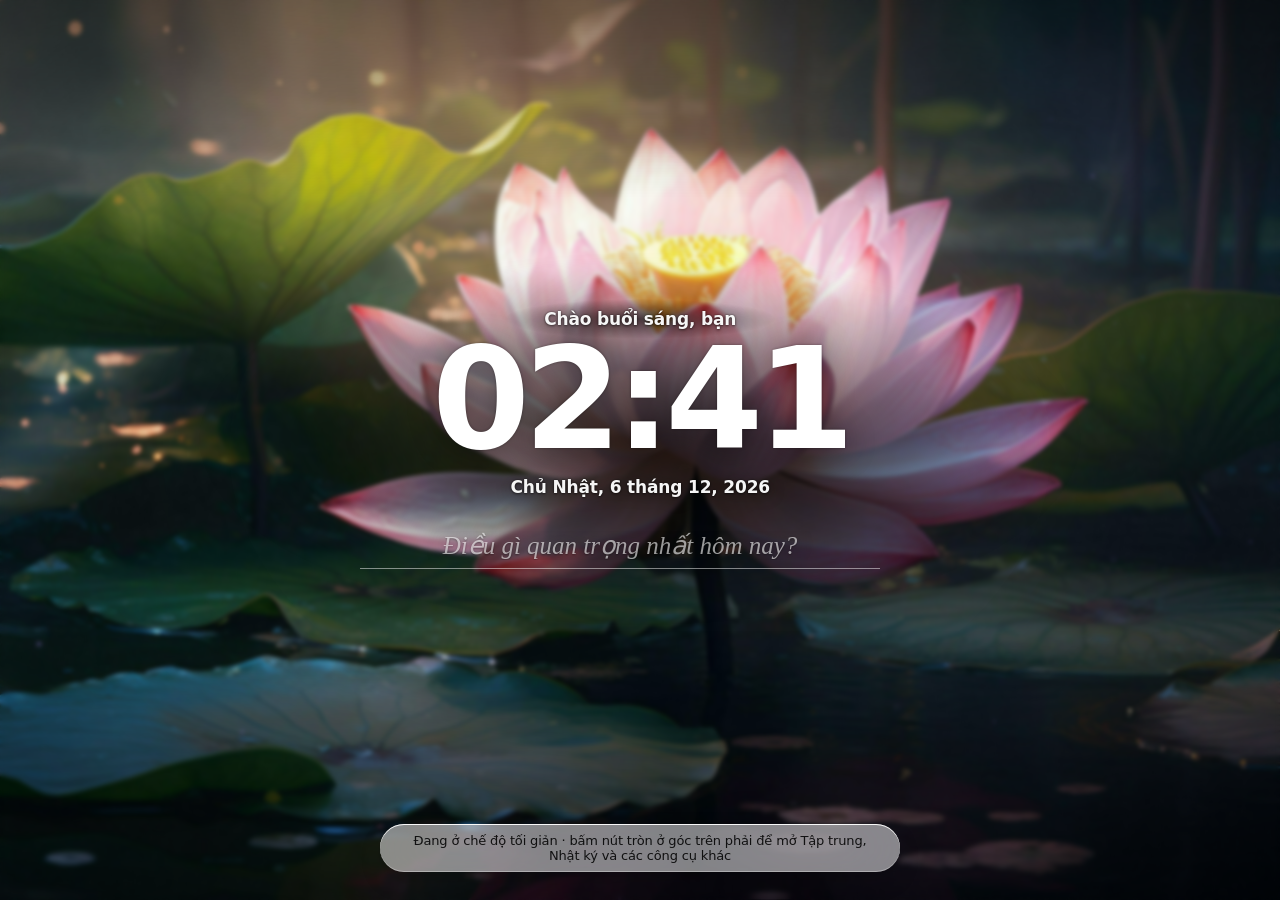
==== commit 9ff09cdf: "Wallpapers: three lotus-pond sketches (Sen sớm, Sen chiều, Sen ngọc) Vector scenes with the centre l" ====
--- a/index.html
+++ b/index.html
@@ -1,137 +1,1306 @@
-<!doctype html>
+<!DOCTYPE html>
 <html lang="vi">
 <head>
-<meta charset="utf-8">
-<meta name="viewport" content="width=device-width, initial-scale=1">
-<title>ZenTab Privacy Policy</title>
-<link rel="stylesheet" href="https://fonts.googleapis.com/css2?family=Fraunces:opsz,wght@9..144,500;9..144,600&family=Be+Vietnam+Pro:wght@400;500;600&display=swap">
-<style>
-/* Layout: single readable column, bilingual sections, quiet sage palette from ZenTab's lotus/mist theme */
-:root{
-  --bg:#f5f7f4; --surface:#ffffff; --fg:#1f2a26; --muted:#5d6b65; --line:#d9e1dc; --accent:#3f7a64;
-  --display:"Fraunces",Georgia,serif; --body:"Be Vietnam Pro",system-ui,-apple-system,"Segoe UI",sans-serif;
-}
-@media (prefers-color-scheme:dark){:root:not([data-theme="light"]){--bg:#121816;--surface:#1a2320;--fg:#e4ebe7;--muted:#9aaaa3;--line:#2c3934;--accent:#7cc0a5;color-scheme:dark}}
-:root[data-theme="dark"]{--bg:#121816;--surface:#1a2320;--fg:#e4ebe7;--muted:#9aaaa3;--line:#2c3934;--accent:#7cc0a5;color-scheme:dark}
-body{background:var(--bg);color:var(--fg);font-family:var(--body);font-size:16px;line-height:1.7;
-  padding-left:max(16px,env(safe-area-inset-left,0px));padding-right:max(16px,env(safe-area-inset-right,0px));padding-block:48px 64px}
-main{max-width:720px;margin:0 auto;display:flex;flex-direction:column;gap:36px}
-header{display:flex;flex-direction:column;gap:8px;border-bottom:1px solid var(--line);padding-bottom:24px}
-.eyebrow{font-size:12px;letter-spacing:.12em;text-transform:uppercase;color:var(--accent);font-weight:600}
-h1{font-family:var(--display);font-weight:600;font-size:clamp(30px,6vw,42px);line-height:1.15;margin:0;text-wrap:balance}
-h2{font-family:var(--display);font-weight:500;font-size:22px;margin:0 0 8px;text-wrap:balance}
-.meta{color:var(--muted);font-size:14px}
-nav.lang{display:flex;gap:12px;font-size:14px}
-nav.lang a{color:var(--accent)}
-section{display:flex;flex-direction:column;gap:4px}
-p,ul{margin:0} ul{padding-left:20px} li+li{margin-top:6px}
-table{width:100%;border-collapse:collapse;font-size:14px;background:var(--surface);border:1px solid var(--line);border-radius:8px;overflow:hidden}
-.tw{overflow-x:auto}
-th,td{text-align:left;vertical-align:top;padding:10px 12px;border-bottom:1px solid var(--line)}
-th{font-weight:600;color:var(--muted);font-size:12px;letter-spacing:.06em;text-transform:uppercase}
-tr:last-child td{border-bottom:0}
-code{font-size:13px;background:var(--surface);border:1px solid var(--line);padding:1px 5px;border-radius:4px}
-.divider{border:0;border-top:1px solid var(--line);margin:8px 0}
-a{color:var(--accent)} a:focus-visible{outline:2px solid var(--accent);outline-offset:2px}
-</style>
+  <meta charset="UTF-8">
+  <meta name="viewport" content="width=device-width, initial-scale=1.0">
+  <title>ZenTab</title>
+  <script src="theme.js"></script>
+  <link rel="stylesheet" href="style.css">
+  <link rel="stylesheet" href="liquid-glass.css">
 </head>
 <body>
-
-<main>
-<header>
-  <span class="eyebrow">Chrome Extension · v1.2.0</span>
-  <h1>ZenTab: Minimalist Focus Privacy Policy</h1>
-  <p class="meta">Effective date: October 19, 2026 · Publisher: X-dmaic Digital</p>
-  <nav class="lang"><a href="#en">English</a><a href="#vi">Tiếng Việt</a></nav>
-</header>
-
-<section id="en">
-  <h2>Summary</h2>
-  <p>ZenTab replaces your new tab page with a focus workspace. Everything you create in ZenTab is stored in your own browser. The developer runs no servers, uses no analytics or advertising, and never sells or receives your data. A few features call third-party services directly from your browser, listed below.</p>
-</section>
-
-<section>
-  <h2>Data stored on your device</h2>
-  <p>Using Chrome's <code>storage</code> permission and browser local storage, ZenTab keeps the following on your device only:</p>
-  <ul>
-    <li>Settings: display name, city, theme, wallpaper, avatar, sounds.</li>
-    <li>Your content: tasks, notes, habits, ideas, journal entries, mood, focus session history, saved quotes.</li>
-    <li>Optional birth date, hour and gender for the Tử Vi (astrology) feature.</li>
-    <li>Optional Gemini API key for the AI Mentor feature.</li>
-    <li>Images or music files you choose to add.</li>
-  </ul>
-  <p>This data never leaves your device unless a feature below needs it. Uninstalling the extension or clearing browser data deletes it. You can export a backup file from the Journal at any time.</p>
-</section>
-
-<section>
-  <h2>Third-party services</h2>
-  <div class="tw"><table>
-    <thead><tr><th>Service</th><th>When</th><th>Data sent</th></tr></thead>
-    <tbody>
-      <tr><td>ipapi.co</td><td>Weather, only when you have not set a city</td><td>Your IP address (by the request itself), to estimate your approximate city</td></tr>
-      <tr><td>Open-Meteo</td><td>Weather</td><td>Approximate coordinates or the city name you typed</td></tr>
-      <tr><td>Suno or a music link you provide</td><td>Only when you paste your own music link</td><td>A standard request to that link to play the audio</td></tr>
-      <tr><td>Google Gemini API</td><td>Only after you add your own API key and use AI Mentor or chart readings</td><td>Your chat messages, up to 5 open task titles, and astrology chart data (star and palace names, gender, lunar birth year). Your exact birth date and hour are not sent.</td></tr>
-    </tbody>
-  </table></div>
-  <p>Each service handles requests under its own privacy policy. Gemini requests use your own key and fall under Google's terms for the Gemini API.</p>
-</section>
-
-<section>
-  <h2>What ZenTab does not do</h2>
-  <ul>
-    <li>No accounts, no tracking, no analytics, no ads.</li>
-    <li>No reading of your browsing history or the pages you visit.</li>
-    <li>No selling, renting or transferring of user data to third parties, and no use of data for credit or lending decisions.</li>
-    <li>The donation section only shows a bank QR code. ZenTab does not process payments.</li>
-  </ul>
-  <p>ZenTab's use of information complies with the Chrome Web Store User Data Policy, including the Limited Use requirements.</p>
-</section>
-
-<section>
-  <h2>Changes and contact</h2>
-  <p>If this policy changes, the new version will be posted on this page with a new effective date. Questions: <strong>tinhvo@x-dmaic.com</strong></p>
-</section>
-
-<hr class="divider">
-
-<section id="vi">
-  <h2>Tóm tắt</h2>
-  <p>ZenTab thay trang tab mới bằng một không gian tập trung. Mọi thứ bạn tạo trong ZenTab được lưu ngay trong trình duyệt của bạn. Nhà phát triển không vận hành máy chủ, không dùng công cụ phân tích hay quảng cáo, không bán và không nhận dữ liệu của bạn.</p>
-</section>
-
-<section>
-  <h2>Dữ liệu lưu trên máy bạn</h2>
-  <ul>
-    <li>Cài đặt: tên hiển thị, thành phố, giao diện, hình nền, avatar, âm thanh.</li>
-    <li>Nội dung: nhiệm vụ, ghi chú, thói quen, ý tưởng, nhật ký, tâm trạng, lịch sử phiên tập trung, câu trích dẫn đã lưu.</li>
-    <li>Ngày giờ sinh và giới tính (tuỳ chọn) cho tính năng Tử Vi.</li>
-    <li>Gemini API key (tuỳ chọn) cho AI Mentor.</li>
-    <li>Ảnh hoặc nhạc bạn tự thêm.</li>
-  </ul>
-  <p>Gỡ extension hoặc xoá dữ liệu trình duyệt sẽ xoá toàn bộ. Bạn có thể xuất file sao lưu trong mục Nhật ký.</p>
-</section>
-
-<section>
-  <h2>Dịch vụ bên thứ ba</h2>
-  <ul>
-    <li><strong>ipapi.co</strong>: chỉ khi bạn chưa nhập thành phố, dùng địa chỉ IP để ước tính vị trí gần đúng cho phần thời tiết.</li>
-    <li><strong>Open-Meteo</strong>: nhận toạ độ gần đúng hoặc tên thành phố để trả về thời tiết.</li>
-    <li><strong>Suno hoặc link nhạc bạn dán vào</strong>: chỉ khi bạn tự dán link, trình duyệt gửi yêu cầu bình thường đến link đó để phát nhạc.</li>
-    <li><strong>Google Gemini API</strong>: chỉ khi bạn tự nhập API key. Gửi tin nhắn bạn hỏi, tối đa 5 nhiệm vụ đang mở và dữ kiện lá số (tên sao, cung, giới tính, năm âm lịch). Không gửi ngày giờ sinh chính xác.</li>
-  </ul>
-</section>
-
-<section>
-  <h2>ZenTab không làm gì</h2>
-  <ul>
-    <li>Không tài khoản, không theo dõi, không phân tích, không quảng cáo.</li>
-    <li>Không đọc lịch sử duyệt web hay nội dung trang bạn truy cập.</li>
-    <li>Không bán hay chuyển giao dữ liệu người dùng cho bên thứ ba.</li>
-    <li>Mục ủng hộ chỉ hiển thị mã QR ngân hàng, ZenTab không xử lý thanh toán.</li>
-  </ul>
-  <p>Liên hệ: <strong>tinhvo@x-dmaic.com</strong></p>
-</section>
-</main>
+  <div id="particles"></div>
+  <div class="overlay"></div>
+
+  <div class="app-layout" data-view="home">
+    <!-- Left Navigation Sidebar -->
+    <aside class="sidebar-left">
+      <nav class="sidebar-nav">
+        <button class="nav-item active" data-tab="home" aria-label="Trang chủ">
+          <svg xmlns="http://www.w3.org/2000/svg" fill="none" viewBox="0 0 24 24" stroke="currentColor">
+            <path stroke-linecap="round" stroke-linejoin="round" stroke-width="1.5" d="M3 12l2-2m0 0l7-7 7 7M5 10v10a1 1 0 001 1h3m10-11l2 2m-2-2v10a1 1 0 01-1 1h-3m-6 0a1 1 0 001-1v-4a1 1 0 011-1h2a1 1 0 011 1v4a1 1 0 001 1m-6 0h6"/>
+          </svg>
+          <span class="nav-tip">Trang chủ</span>
+        </button>
+        <button class="nav-item" data-tab="focus" aria-label="Tập trung">
+          <svg xmlns="http://www.w3.org/2000/svg" fill="none" viewBox="0 0 24 24" stroke="currentColor">
+            <path stroke-linecap="round" stroke-linejoin="round" stroke-width="1.5" d="M12 8v4l3 3m6-3a9 9 0 11-18 0 9 9 0 0118 0z"/>
+          </svg>
+          <span class="nav-tip">Tập trung</span>
+        </button>
+        <button class="nav-item" data-tab="tasks" aria-label="Nhiệm vụ">
+          <svg xmlns="http://www.w3.org/2000/svg" fill="none" viewBox="0 0 24 24" stroke="currentColor">
+            <path stroke-linecap="round" stroke-linejoin="round" stroke-width="1.5" d="M9 5H7a2 2 0 00-2 2v12a2 2 0 002 2h10a2 2 0 002-2V7a2 2 0 00-2-2h-2M9 5a2 2 0 002 2h2a2 2 0 002-2M9 5a2 2 0 012-2h2a2 2 0 012 2m-6 9l2 2 4-4"/>
+          </svg>
+          <span class="nav-tip">Nhiệm vụ</span>
+        </button>
+        <button class="nav-item" data-tab="journal" aria-label="Nhật ký">
+          <svg xmlns="http://www.w3.org/2000/svg" fill="none" viewBox="0 0 24 24" stroke="currentColor" stroke-width="1.5" stroke-linecap="round" stroke-linejoin="round">
+            <path d="M6 3.5h11a1.5 1.5 0 0 1 1.5 1.5v14a1.5 1.5 0 0 1-1.5 1.5H6z"/><path d="M6 3.5v17M9.5 8h5.5M9.5 11.5h5.5"/><path d="M4.5 7h3M4.5 12h3M4.5 17h3"/>
+          </svg>
+          <span class="nav-tip">Nhật ký</span>
+        </button>
+        <button class="nav-item" data-tab="ai" aria-label="AI Mentor">
+          <svg xmlns="http://www.w3.org/2000/svg" fill="none" viewBox="0 0 24 24" stroke="currentColor">
+            <path stroke-linecap="round" stroke-linejoin="round" stroke-width="1.5" d="M9.663 17h4.673M12 3v1m6.364 1.636l-.707.707M21 12h-1M4 12H3m3.343-5.657l-.707-.707m2.828 9.9a5 5 0 113.536 0V21h2v-2.243a4.973 4.973 0 013.536 0V21h-2v-2a1 1 0 00-1-1h-2a1 1 0 00-1 1v2H9v-2.243z"/>
+          </svg>
+          <span class="nav-tip">AI Mentor</span>
+        </button>
+        <button class="nav-item" data-tab="stats" aria-label="Thống kê">
+          <svg xmlns="http://www.w3.org/2000/svg" fill="none" viewBox="0 0 24 24" stroke="currentColor">
+            <path stroke-linecap="round" stroke-linejoin="round" stroke-width="1.5" d="M9 19v-6a2 2 0 00-2-2H5a2 2 0 00-2 2v6a2 2 0 002 2h2a2 2 0 002-2zm0 0V9a2 2 0 012-2h2a2 2 0 012 2v10m-6 0a2 2 0 002 2h2a2 2 0 002-2m0 0V5a2 2 0 012-2h2a2 2 0 012 2v14a2 2 0 002 2h2a2 2 0 002-2z"/>
+          </svg>
+          <span class="nav-tip">Thống kê</span>
+        </button>
+        <span class="nav-divider" aria-hidden="true"></span>
+        <button class="nav-item" id="settingsBtn" aria-label="Cài đặt">
+          <svg xmlns="http://www.w3.org/2000/svg" fill="none" viewBox="0 0 24 24" stroke="currentColor">
+            <path stroke-linecap="round" stroke-linejoin="round" stroke-width="1.5" d="M10.325 4.317c.426-1.756 2.924-1.756 3.35 0a1.724 1.724 0 002.573 1.066c1.543-.94 3.31.826 2.37 2.37a1.724 1.724 0 001.065 2.572c1.756.426 1.756 2.924 0 3.35a1.724 1.724 0 00-1.066 2.573c.94 1.543-.826 3.31-2.37 2.37a1.724 1.724 0 00-2.572 1.065c-.426 1.756-2.924 1.756-3.35 0a1.724 1.724 0 00-2.573-1.066c-1.543.94-3.31-.826-2.37-2.37a1.724 1.724 0 00-1.065-2.572c-1.756-.426-1.756-2.924 0-3.35a1.724 1.724 0 001.066-2.573c-.94-1.543.826-3.31 2.37-2.37.996.608 2.296.07 2.572-1.065z"/>
+            <path stroke-linecap="round" stroke-linejoin="round" stroke-width="1.5" d="M15 12a3 3 0 11-6 0 3 3 0 016 0z"/>
+          </svg>
+          <span class="nav-tip">Cài đặt</span>
+        </button>
+      </nav>
+
+      <div class="sidebar-bottom">
+        <div class="profile-container">
+          <img src="icons/icon128.png" alt="Ảnh đại diện · mở Cài đặt" class="user-avatar" id="userAvatar">
+        </div>
+      </div>
+    </aside>
+
+    <!-- Views Wrapper -->
+    <main class="main-content-wrapper">
+      
+      <!-- VIEW 1: HOME DASHBOARD -->
+      <div id="view-home" class="dashboard-view active">
+        <!-- Dashboard Header Utilities -->
+        <div class="dashboard-header">
+          <div class="header-left">
+            <!-- Weather widget (minimal inline) with expandable detailed card -->
+            <div class="weather-wrapper-relative">
+              <button type="button" class="weather-widget-minimal" id="weatherWidget" title="Xem chi tiết thời tiết">
+                <span id="weatherIconEmoji" class="weather-icon">☀️</span>
+                <span class="weather-temp" id="weatherTempDisplay">Đang tải thời tiết…</span>
+                <span class="weather-desc" id="weatherDescDisplay"></span>
+              </button>
+              
+              <!-- Dropdown chi tiết thời tiết -->
+              <div class="weather-detailed-card glass-card" id="weatherDetailedCard" style="display:none;">
+                <div class="weather-details-grid">
+                  <div class="weather-detail-item">
+                    <span class="wd-label">Cảm giác như</span>
+                    <span class="wd-val" id="wdFeelsLike">--°C</span>
+                  </div>
+                  <div class="weather-detail-item">
+                    <span class="wd-label">Độ ẩm</span>
+                    <span class="wd-val" id="wdHumidity">--%</span>
+                  </div>
+                  <div class="weather-detail-item">
+                    <span class="wd-label">Bình minh</span>
+                    <span class="wd-val" id="wdSunrise">--:--</span>
+                  </div>
+                  <div class="weather-detail-item">
+                    <span class="wd-label">Hoàng hôn</span>
+                    <span class="wd-val" id="wdSunset">--:--</span>
+                  </div>
+                </div>
+                <div class="weather-zen-quote" id="weatherZenQuote">
+                  Đang tìm kiếm sự cân bằng của tiết trời...
+                </div>
+                <div class="weather-forecast-3day" id="weatherForecast3Day">
+                  <!-- Injected via JS -->
+                </div>
+              </div>
+            </div>
+          </div>
+          <div class="header-right">
+            <!-- Zen Control Buttons -->
+            <div class="zen-controls-bar">
+              <button id="toggleLeftBtn" class="zen-control-btn" aria-label="Lá số Tử Vi">
+                <svg xmlns="http://www.w3.org/2000/svg" fill="none" viewBox="0 0 24 24" stroke="currentColor" stroke-width="1.7" stroke-linecap="round" stroke-linejoin="round" aria-hidden="true"><circle cx="12" cy="12" r="9"/><path d="M12 3a4.5 4.5 0 0 1 0 9 4.5 4.5 0 0 0 0 9"/><circle cx="12" cy="7.5" r="0.9" fill="currentColor"/><circle cx="12" cy="16.5" r="0.9"/></svg>
+                <span class="ctl-tip">Lá số Tử Vi</span>
+              </button>
+              <button id="toggleTasksBtn" class="zen-control-btn" aria-label="Nhiệm vụ hôm nay">
+                <svg xmlns="http://www.w3.org/2000/svg" fill="none" viewBox="0 0 24 24" stroke="currentColor" stroke-width="1.7" stroke-linecap="round" stroke-linejoin="round" aria-hidden="true"><path d="M9 6h11M9 12h11M9 18h11"/><path d="M3.5 6l1 1 2-2M3.5 12l1 1 2-2M3.5 18l1 1 2-2"/></svg>
+                <span class="ctl-tip">Nhiệm vụ hôm nay</span>
+              </button>
+              <button id="toggleRightBtn" class="zen-control-btn" aria-label="Tiện ích">
+                <svg xmlns="http://www.w3.org/2000/svg" fill="none" viewBox="0 0 24 24" stroke="currentColor" stroke-width="1.7" stroke-linecap="round" stroke-linejoin="round" aria-hidden="true"><rect x="4" y="4" width="6.5" height="6.5" rx="1.8"/><rect x="13.5" y="4" width="6.5" height="6.5" rx="1.8"/><rect x="4" y="13.5" width="6.5" height="6.5" rx="1.8"/><rect x="13.5" y="13.5" width="6.5" height="6.5" rx="1.8"/></svg>
+                <span class="ctl-tip">Tiện ích</span>
+              </button>
+              <button id="toggleZenBtn" class="zen-control-btn main-zen-toggle" aria-pressed="false" aria-label="Chế độ tối giản">
+                <svg viewBox="0 0 24 24" fill="none" stroke="currentColor" stroke-width="1.9" stroke-linecap="round" aria-hidden="true"><path d="M17.6 5.4A8 8 0 1 0 20 11.2"/><path d="M20 11.2c.1-1 .1-1.9-.2-2.8" opacity=".55"/></svg>
+                <span class="ctl-tip">Chế độ tối giản</span>
+              </button>
+            </div>
+          </div>
+        </div>
+
+        <div class="zen-hint" id="zenHint" role="status" hidden>Đang ở chế độ tối giản · bấm nút tròn ở góc trên phải để mở Tập trung, Nhật ký và các công cụ khác</div>
+
+        <div class="main-dashboard-new">
+          <!-- CENTER VIEWPORT: Main Focus -->
+          <div class="main-focus-center">
+            <!-- Greetings and Time -->
+            <header class="center-header">
+              <h2 class="greeting" id="greeting">Chào buổi sáng, <span id="userName" class="name-editable">bạn</span></h2>
+              <div id="clock" class="clock">00:00</div>
+              <div id="date" class="date"></div>
+              <div id="sparkline" class="sparkline week-dots" role="img" hidden></div>
+
+            </header>
+
+            <!-- Focus Intention -->
+            <div class="intention-container glass-card">
+              <div id="journalReflection" class="journal-section" style="display:none">
+                <p class="journal-label">Hôm qua bạn đã viết:</p>
+                <p class="journal-entry" id="reflectionEntry"></p>
+                <p class="journal-prompt">Bạn đã làm được chưa?</p>
+                <div class="journal-actions">
+                  <button class="journal-btn" data-honored="true">Rồi</button>
+                  <button class="journal-btn" data-honored="false">Chưa</button>
+                </div>
+              </div>
+
+              <div id="journalIntention" class="journal-section is-asking">
+                <p class="journal-label" id="intentionLabel">Điều gì quan trọng nhất hôm nay?</p>
+                <div class="journal-input-row" id="journalInputRow">
+                  <input type="text" id="journalInput" placeholder="Điều gì quan trọng nhất hôm nay?" aria-labelledby="intentionLabel" autocomplete="off">
+                  <button class="intention-submit-btn" id="intentionSubmitBtn" aria-label="Lưu ý định">
+                    <svg xmlns="http://www.w3.org/2000/svg" fill="none" viewBox="0 0 24 24" stroke="currentColor">
+                      <path stroke-linecap="round" stroke-linejoin="round" stroke-width="2" d="M14 5l7 7m0 0l-7 7m7-7H3" />
+                    </svg>
+                  </button>
+                </div>
+                <p id="journalTodayEntry" class="journal-entry" style="display:none"></p>
+                <button type="button" id="startFocusFromIntention" class="intention-start-btn" hidden>
+                  <svg xmlns="http://www.w3.org/2000/svg" viewBox="0 0 24 24" fill="currentColor" aria-hidden="true"><path d="M8 5.5v13a1 1 0 0 0 1.5.86l10.5-6.5a1 1 0 0 0 0-1.72L9.5 4.64A1 1 0 0 0 8 5.5z"/></svg>
+                  <span>Bắt đầu 25 phút tập trung</span>
+                </button>
+              </div>
+            </div>
+
+            <!-- Lối tắt: a few everyday sites; filled by shortcuts.js -->
+            <nav class="quick-links" id="quickLinks" aria-label="Lối tắt" hidden></nav>
+          </div>
+        </div>
+
+        <!-- BOTTOM DOCK: Ambient Audio & Quote -->
+        <div class="bottom-dock">
+          <div class="dock-quote-section">
+            <p id="quoteText" class="quote-text">"Cách để bắt đầu là ngừng nói và bắt tay vào làm."</p>
+            <div class="quote-meta">
+              <span id="quoteAuthor" class="quote-author">— Walt Disney</span>
+              <button type="button" id="expandQuoteBtn" class="quote-expand-btn" title="Xem đầy đủ lời khuyên">Xem đầy đủ</button>
+              <span class="quote-nav">
+                <button type="button" class="quote-nav-btn" id="prevQuoteBtn" title="Câu trước" aria-label="Câu trước">
+                  <svg xmlns="http://www.w3.org/2000/svg" fill="none" viewBox="0 0 24 24" stroke="currentColor"><path stroke-linecap="round" stroke-linejoin="round" stroke-width="2.4" d="M15 19l-7-7 7-7" /></svg>
+                </button>
+                <button type="button" class="quote-nav-btn" id="nextQuoteBtn" title="Câu tiếp theo" aria-label="Câu tiếp theo">
+                  <svg xmlns="http://www.w3.org/2000/svg" fill="none" viewBox="0 0 24 24" stroke="currentColor"><path stroke-linecap="round" stroke-linejoin="round" stroke-width="2.4" d="M9 5l7 7-7 7" /></svg>
+                </button>
+              </span>
+              <span class="quote-actions">
+                <button type="button" class="quote-nav-btn quote-fav-btn" id="quoteFavBtn" title="Giữ lại câu này" aria-label="Giữ lại câu này" aria-pressed="false" hidden>
+                  <svg viewBox="0 0 24 24" fill="none" stroke="currentColor" stroke-width="2" stroke-linejoin="round"><path d="M12 20s-7-4.35-7-10a4 4 0 0 1 7-2.65A4 4 0 0 1 19 10c0 5.65-7 10-7 10z"/></svg>
+                </button>
+                <button type="button" class="quote-nav-btn" id="quoteHideBtn" title="Không hiện câu này nữa" aria-label="Không hiện câu này nữa" hidden>
+                  <svg viewBox="0 0 24 24" fill="none" stroke="currentColor" stroke-width="2" stroke-linecap="round"><path d="M6 6l12 12M18 6L6 18"/></svg>
+                </button>
+              </span>
+            </div>
+          </div>
+          
+          <div class="dock-player-controls">
+            <button class="player-btn play-pause-btn" id="playBtn" title="Phát nhạc thư giãn">
+              <svg xmlns="http://www.w3.org/2000/svg" fill="none" viewBox="0 0 24 24" stroke="currentColor" id="playIcon">
+                <path stroke-linecap="round" stroke-linejoin="round" stroke-width="2" d="M14.752 11.168l-3.197-2.132A1 1 0 0010 9.87v4.263a1 1 0 001.555.832l3.197-2.132a1 1 0 000-1.664z" />
+                <path stroke-linecap="round" stroke-linejoin="round" stroke-width="2" d="M21 12a9 9 0 11-18 0 9 9 0 0118 0z" />
+              </svg>
+            </button>
+            <select id="ambientSoundSelect" class="ambient-sound-select" aria-label="Âm thanh nền">
+              <option value="forest">🌲 Gió rừng</option>
+              <option value="rain">🌧️ Tiếng mưa</option>
+              <option value="ocean">🌊 Sóng biển</option>
+              <option value="brown">🎧 Tiếng ồn nâu</option>
+              <option value="zen">🧘 Thiền định</option>
+              <option value="music" id="musicOpt" hidden disabled>🎵 Nhạc nền ZenTab</option>
+              <option value="custom" id="customAudioOpt" style="display:none">🎵 Nhạc cá nhân</option>
+            </select>
+          </div>
+          <!-- Plays only the user's own music URL; built-in sounds come from ambient.js -->
+          <audio id="relaxingAudio" loop preload="none"></audio>
+        </div>
+
+        <!-- SIDE DRAWERS / OVERLAY PANELS -->
+        
+        <!-- Left Side Drawer (Tử Vi) -->
+        <div id="leftDrawer" class="side-drawer left-drawer">
+          <div class="drawer-header">
+            <span class="drawer-title">Lá số & Tử Vi</span>
+            <button class="drawer-close-btn" id="closeLeftDrawerBtn">✕</button>
+          </div>
+          <div class="drawer-content">
+            <!-- Astrology / Horoscope panel (Tử Vi) -->
+            <div class="astro-panel glass-card" id="astroPanel">
+              <div class="astro-header">
+                <svg class="astro-header-icon" viewBox="0 0 24 24" fill="none" stroke="currentColor" stroke-width="1.5">
+                  <path d="M12 3v18M3 12h18M12 12m-9 0a9 9 0 1 0 18 0 9 9 0 1 0 -18 0" stroke-linecap="round" stroke-linejoin="round"/>
+                  <path d="M12 2a10 10 0 0 1 10 10M12 22a10 10 0 0 1 -10 -10"/>
+                </svg>
+                <span class="astro-title">Ngày của bạn</span>
+              </div>
+
+              <div class="astro-date-title" id="astroDateTitle">Bính Tý</div>
+              <div class="astro-date-sub" id="astroDateSub">17 / 05 / 2026</div>
+
+              <div class="astro-element-row">
+                <span class="nh-pill" id="nhPill">Mệnh Kim</span>
+              </div>
+              
+              <div class="astro-divider" id="astroDivider" style="display:none"></div>
+              
+              <div class="astro-summary">
+                <span class="section-label">Tổng quan hôm nay</span>
+                <p id="todayInsight" class="astro-advice-text">Vui lòng thiết lập ngày sinh trong Cài đặt để hiển thị thông tin Tử Vi và lời khuyên cá nhân hóa của bạn.</p>
+              </div>
+              <div class="astro-hoangdao" id="astroHoangDao" hidden></div>
+              
+              <div id="zodiacInfo" class="astro-body" style="display:none"></div>
+              <div class="astro-divider" id="tvDivider" style="display:none"></div>
+              <div id="tuviInfo" class="astro-body" style="display:none"></div>
+
+              <button class="glass-btn detail-btn" id="openAstroDetailsBtn">
+                <span>Xem lá số</span>
+                <svg xmlns="http://www.w3.org/2000/svg" fill="none" viewBox="0 0 24 24" stroke="currentColor" style="width:14px;height:14px;margin-left:6px;">
+                  <path stroke-linecap="round" stroke-linejoin="round" stroke-width="2" d="M9 5l7 7-7 7" />
+                </svg>
+              </button>
+            </div>
+          </div>
+        </div>
+
+        <!-- Right Side Drawer (Pomodoro & Tools) -->
+        <div id="rightDrawer" class="side-drawer right-drawer">
+          <div class="drawer-header">
+            <span class="drawer-title">Tiện ích</span>
+            <button class="drawer-close-btn" id="closeRightDrawerBtn">✕</button>
+          </div>
+
+          <!-- Quick Tool Panel inside right side drawer (Direct child to prevent layout clipping and allow side-by-side display) -->
+          <div id="quickToolPanel" class="quick-tool-panel glass-card" style="display:none">
+            <div class="panel-header">
+              <button class="panel-close-btn panel-back-btn" id="closeQuickToolBtn" aria-label="Quay lại" title="Quay lại (Esc)"><svg viewBox="0 0 24 24" fill="none" stroke="currentColor" stroke-width="2.2" stroke-linecap="round" stroke-linejoin="round" aria-hidden="true"><path d="M15 18l-6-6 6-6"/></svg></button>
+              <span class="panel-title" id="quickToolTitle">Ghi chú</span>
+            </div>
+            <div class="panel-body" id="quickToolBody"></div>
+          </div>
+
+          <div class="drawer-content">
+            <!-- Pomodoro widget -->
+            <!-- The timer itself lives in the Focus view; the drawer only shows its state and opens it -->
+            <div class="focus-launch glass-card" id="pomodoro">
+              <div class="focus-launch-info">
+                <span class="pomodoro-title">Phiên tập trung</span>
+                <span class="focus-launch-state"><span class="timer-mode-label">Tập trung</span> · <span class="timer-display">25:00</span></span>
+              </div>
+              <button type="button" class="timer-main-btn" id="drawerFocusBtn">▶ Bắt đầu phiên</button>
+              <!-- Source of truth for the timer mode; the Focus view's mode tabs drive it -->
+              <select class="timer-mode-select" id="timerModeSelect" hidden aria-hidden="true" tabindex="-1">
+                <option value="pomodoro">Pomodoro</option>
+                <option value="short">Nghỉ ngắn</option>
+                <option value="long">Nghỉ dài</option>
+              </select>
+            </div>
+
+            <!-- Quick tools grid -->
+            <div class="quick-tools-grid">
+              <button class="tool-btn glass-card" data-tool="notes">
+                <svg xmlns="http://www.w3.org/2000/svg" fill="none" viewBox="0 0 24 24" stroke="currentColor">
+                  <path stroke-linecap="round" stroke-linejoin="round" stroke-width="1.5" d="M11 5H6a2 2 0 00-2 2v11a2 2 0 002 2h11a2 2 0 002-2v-5m-1.414-9.414a2 2 0 112.828 2.828L11.828 15H9v-2.828l8.586-8.586z" />
+                </svg>
+                <span>Ghi chú</span>
+              </button>
+              <button class="tool-btn glass-card" data-tool="habits">
+                <svg xmlns="http://www.w3.org/2000/svg" fill="none" viewBox="0 0 24 24" stroke="currentColor">
+                  <path stroke-linecap="round" stroke-linejoin="round" stroke-width="1.5" d="M9 12l2 2 4-4m6 2a9 9 0 11-18 0 9 9 0 0118 0z" />
+                </svg>
+                <span>Thói quen</span>
+              </button>
+              <button class="tool-btn glass-card" data-tool="ideas">
+                <svg xmlns="http://www.w3.org/2000/svg" fill="none" viewBox="0 0 24 24" stroke="currentColor">
+                  <path stroke-linecap="round" stroke-linejoin="round" stroke-width="1.5" d="M9.663 17h4.673M12 3v1m6.364 1.636l-.707.707M21 12h-1M4 12H3m3.343-5.657l-.707-.707m2.828 9.9a5 5 0 113.536 0V21h2v-2.243a4.973 4.973 0 013.536 0V21h-2v-2a1 1 0 00-1-1h-2a1 1 0 00-1 1v2H9v-2.243z" />
+                </svg>
+                <span>Ý tưởng</span>
+              </button>
+            </div>
+          </div>
+        </div>
+
+        <!-- Bottom Right Side Drawer (Today's Tasks) -->
+        <div id="tasksDrawer" class="side-drawer tasks-drawer">
+          <div class="drawer-header">
+            <span class="drawer-title">Nhiệm vụ hôm nay</span>
+            <button class="drawer-close-btn" id="closeTasksDrawerBtn">✕</button>
+          </div>
+          <div class="drawer-content">
+            <div class="tasks-card glass-card">
+              <div class="tasks-header">
+                <div class="tasks-title-group">
+                  <span class="tasks-title">Danh sách công việc</span>
+                  <span class="tasks-count-badge" id="tasksCountBadge">0</span>
+                </div>
+                <div class="tasks-actions-top">
+                  <div class="task-input-row">
+                    <input type="text" id="taskInput" placeholder="Thêm nhiệm vụ mới..." autocomplete="off">
+                    <button id="taskAddBtn" class="task-add-btn" title="Thêm">
+                      <svg xmlns="http://www.w3.org/2000/svg" fill="none" viewBox="0 0 24 24" stroke="currentColor">
+                        <path stroke-linecap="round" stroke-linejoin="round" stroke-width="2" d="M12 4v16m8-8H4" />
+                      </svg>
+                    </button>
+                  </div>
+                </div>
+              </div>
+              <div id="taskList" class="task-list"></div>
+              <div class="tasks-progress-container" id="tasksProgressContainer" style="display:none">
+                <div class="tasks-progress-info">
+                  <span id="tasksProgressText">Hoàn thành 0/0 nhiệm vụ</span>
+                  <span id="tasksProgressPercent">0%</span>
+                </div>
+                <div class="tasks-progress-bar-bg">
+                  <div class="tasks-progress-bar-fill" id="tasksProgressBarFill" style="width: 0%;"></div>
+                </div>
+              </div>
+            </div>
+          </div>
+        </div>
+      </div>
+      
+      <!-- VIEW 2: FOCUS -->
+      <div id="view-focus" class="dashboard-view">
+        <div class="focus-shell">
+          <header class="focus-topbar">
+            <div class="focus-now">
+              <span id="focusClock" class="focus-now-time">00:00</span>
+              <span id="focusDate" class="focus-now-date"></span>
+              <span class="focus-hoangdao" id="focusHoangDao" hidden></span>
+            </div>
+            <div class="segmented focus-modes" id="focusModes" role="radiogroup" aria-label="Chế độ hẹn giờ">
+              <button type="button" data-mode="pomodoro" role="radio">Tập trung</button>
+              <button type="button" data-mode="short" role="radio">Nghỉ ngắn</button>
+              <button type="button" data-mode="long" role="radio">Nghỉ dài</button>
+            </div>
+            <button type="button" class="focus-icon-btn" id="focusFullscreenBtn" title="Toàn màn hình (F)" aria-label="Toàn màn hình">
+              <svg xmlns="http://www.w3.org/2000/svg" fill="none" viewBox="0 0 24 24" stroke="currentColor" stroke-width="1.8" stroke-linecap="round" stroke-linejoin="round" aria-hidden="true"><path d="M4 9V5a1 1 0 0 1 1-1h4M20 9V5a1 1 0 0 0-1-1h-4M4 15v4a1 1 0 0 0 1 1h4M20 15v4a1 1 0 0 1-1 1h-4"/></svg>
+            </button>
+          </header>
+
+          <section class="focus-stage">
+            <div class="focus-intention">
+              <button type="button" class="focus-intention-display" id="focusIntentionDisplay" title="Bấm để đổi tiêu điểm"></button>
+              <input type="text" class="focus-intention-input" id="focusIntentionInput" placeholder="Hôm nay mình tập trung vào…" aria-label="Tiêu điểm của phiên này" autocomplete="off" hidden>
+              <div class="focus-suggest" id="focusSuggest" aria-label="Gợi ý tiêu điểm" hidden></div>
+            </div>
+
+            <div class="timer-circle-wrapper large-timer">
+              <svg class="timer-svg" viewBox="0 0 100 100">
+                <circle class="timer-track" cx="50" cy="50" r="44" />
+                <circle class="timer-progress" id="focusTimerProgressRing" cx="50" cy="50" r="44" />
+              </svg>
+              <div class="timer-center">
+                <span class="timer-mode-label focus-mode-label">Tập trung</span>
+                <div class="timer-display focus-timer-display">25:00</div>
+                <span class="focus-endtime" id="focusEndTime">25 phút</span>
+              </div>
+            </div>
+
+            <div class="focus-controls">
+              <button type="button" id="focusTimerReset" class="focus-round-btn secondary" title="Đặt lại (R)"><span>Đặt lại</span></button>
+              <button type="button" id="focusTimerStart" class="focus-round-btn primary" title="Bắt đầu / Tạm dừng (Space)">
+                <svg xmlns="http://www.w3.org/2000/svg" fill="none" viewBox="0 0 24 24" stroke="currentColor" aria-hidden="true"></svg>
+                <span>Bắt đầu</span>
+              </button>
+            </div>
+
+            <!-- Context slot: session progress while focusing; relaxation invite on a break -->
+            <div class="focus-context">
+              <div class="focus-sessions">
+                <div class="session-dots" id="focusSessionDots" aria-hidden="true"></div>
+                <span class="focus-session-text" id="focusSessionText">Chưa có phiên nào hôm nay</span>
+              </div>
+              <!-- Break-only: invite to a short relaxation activity -->
+              <div class="relax-invite" id="relaxInvite" hidden>
+                <span class="relax-invite-text">Giờ nghỉ rồi. Thư giãn một chút nhé?</span>
+                <div class="relax-invite-actions">
+                  <button type="button" class="relax-chip" data-relax-open="breath">Thở</button>
+                  <button type="button" class="relax-chip" data-relax-open="bubbles">Bong bóng</button>
+                  <button type="button" class="relax-chip" data-relax-open="garden">Vườn cát</button>
+                  <button type="button" class="relax-chip" data-relax-open="stones">Xếp đá</button>
+                  <button type="button" class="relax-chip" data-relax-open="lantern">Thả đèn</button>
+                  <button type="button" class="link-btn" id="relaxInviteDismiss">Bỏ qua</button>
+                </div>
+              </div>
+            </div>
+          </section>
+
+          <footer class="focus-footer">
+            <div class="footer-pop">
+              <button type="button" class="footer-pill" id="soundPickerBtn" aria-haspopup="true" aria-expanded="false" aria-controls="focusSounds">🎧 <span id="soundPickerLabel">Tắt tiếng</span> <span aria-hidden="true">▾</span></button>
+              <div class="focus-sounds focus-popover" id="focusSounds" role="radiogroup" aria-label="Âm thanh nền" hidden>
+                <button type="button" data-sound="off" role="radio">Tắt tiếng</button>
+                <button type="button" data-sound="forest" role="radio">🌲 Gió rừng</button>
+                <button type="button" data-sound="rain" role="radio">🌧️ Mưa</button>
+                <button type="button" data-sound="ocean" role="radio">🌊 Sóng biển</button>
+                <button type="button" data-sound="brown" role="radio">🎧 Ồn nâu</button>
+                <button type="button" data-sound="zen" role="radio">🧘 Thiền</button>
+                <button type="button" data-sound="music" role="radio" hidden>🎵 Nhạc nền</button>
+              </div>
+            </div>
+            <div class="footer-pop">
+              <button type="button" class="footer-pill footer-pill-icon" id="kbdHelpBtn" aria-haspopup="true" aria-expanded="false" aria-controls="focusKbdHint" title="Phím tắt" aria-label="Phím tắt"><svg viewBox="0 0 24 24" fill="none" stroke="currentColor" stroke-width="1.7" stroke-linecap="round" stroke-linejoin="round" aria-hidden="true"><rect x="2.5" y="6" width="19" height="12" rx="2.5"/><path d="M6.5 10h.01M10 10h.01M13.5 10h.01M17 10h.01M6.5 13.5h.01M17 13.5h.01M9.5 14h5"/></svg></button>
+              <p class="focus-kbd-hint focus-popover" id="focusKbdHint" hidden><kbd>Space</kbd> bắt đầu/tạm dừng · <kbd>R</kbd> đặt lại · <kbd>1</kbd>–<kbd>3</kbd> đổi chế độ · <kbd>F</kbd> toàn màn hình</p>
+            </div>
+          </footer>
+        </div>
+      </div>
+      
+      <!-- VIEW 3: KANBAN BOARD TASK MANAGER -->
+      <div id="view-tasks" class="dashboard-view">
+        <div class="tasks-manager-container">
+          <header class="view-header">
+            <h2 class="view-title">Quản lý công việc</h2>
+            <p class="view-subtitle">Bấm ▶ Tập trung để bắt đầu một phiên với việc đó · kéo thả thẻ để đổi trạng thái</p>
+          </header>
+          
+          <div class="kanban-board">
+            <!-- Column 1: To Do -->
+            <div class="kanban-column glass-card" data-status="todo">
+              <div class="kanban-column-header">
+                <span class="column-dot dot-todo"></span>
+                <span class="column-title">Cần làm</span>
+                <span class="column-count" id="kanbanTodoCount">0</span>
+              </div>
+              <div class="kanban-input-row">
+                <input type="text" class="kanban-task-input" id="kanbanTodoInput" placeholder="Thêm việc cần làm..." autocomplete="off">
+                <button class="kanban-add-btn" data-column="todo">+</button>
+              </div>
+              <div class="kanban-cards-container" id="kanbanTodoContainer"></div>
+            </div>
+            
+            <!-- Column 2: In Progress -->
+            <div class="kanban-column glass-card" data-status="progress">
+              <div class="kanban-column-header">
+                <span class="column-dot dot-progress"></span>
+                <span class="column-title">Đang làm</span>
+                <span class="column-count" id="kanbanProgressCount">0</span>
+              </div>
+              <div class="kanban-cards-container" id="kanbanProgressContainer"></div>
+            </div>
+            
+            <!-- Column 3: Completed -->
+            <div class="kanban-column glass-card" data-status="completed">
+              <div class="kanban-column-header">
+                <span class="column-dot dot-completed"></span>
+                <span class="column-title">Đã xong</span>
+                <span class="column-count" id="kanbanCompletedCount">0</span>
+              </div>
+              <div class="kanban-cards-container" id="kanbanCompletedContainer"></div>
+            </div>
+          </div>
+        </div>
+      </div>
+      
+      <!-- VIEW 4: AI MENTOR CHAT -->
+      <!-- VIEW: JOURNAL (a notebook spread: month index on the left, the day's page on the right) -->
+      <div id="view-journal" class="dashboard-view">
+        <div class="journal-book" id="journalBook" data-paper="cream">
+          <aside class="jb-page jb-left">
+            <div class="jb-month-head">
+              <button type="button" class="jb-nav" id="jbPrevMonth" aria-label="Tháng trước">‹</button>
+              <h3 class="jb-month-title" id="jbMonthTitle"></h3>
+              <button type="button" class="jb-nav" id="jbNextMonth" aria-label="Tháng sau">›</button>
+            </div>
+            <div class="jb-search">
+              <input type="search" id="jbSearch" placeholder="🔍 Tìm trong sổ…" aria-label="Tìm trong nhật ký" autocomplete="off">
+            </div>
+            <div class="jb-index" id="jbIndex">
+              <div class="jb-calendar" id="jbCalendar" role="grid" aria-label="Lịch tháng"></div>
+              <div class="jb-legend" aria-hidden="true">
+                <span><i class="jb-dot"></i> Đã viết</span>
+                <span><i class="jb-dot mood-5"></i><i class="jb-dot mood-3"></i><i class="jb-dot mood-1"></i> Tâm trạng</span>
+              </div>
+              <div class="jb-tags" id="jbTags"></div>
+            </div>
+            <div class="jb-results" id="jbResults" hidden aria-live="polite"></div>
+            <details class="jb-menu">
+              <summary>Sao lưu &amp; xuất</summary>
+              <div class="jb-menu-list">
+                <button type="button" data-export="md-month">Xuất tháng đang xem (.md)</button>
+                <button type="button" data-export="md-all">Xuất toàn bộ sổ (.md)</button>
+                <button type="button" data-export="print">In / lưu PDF tháng đang xem</button>
+                <button type="button" data-export="backup">Tải file sao lưu (.json)</button>
+                <label class="jb-import">Khôi phục từ file sao lưu…<input type="file" id="jbImport" accept="application/json,.json" hidden></label>
+              </div>
+            </details>
+            <div class="jb-paper-pick">
+              <span class="jb-small-label">Giấy</span>
+              <div class="segmented" id="jbPaper" role="radiogroup" aria-label="Kiểu giấy">
+                <button type="button" role="radio" data-paper="cream">Kem cổ điển</button>
+                <button type="button" role="radio" data-paper="white">Trắng tối giản</button>
+              </div>
+            </div>
+          </aside>
+
+          <div class="jb-spine" aria-hidden="true"></div>
+
+          <article class="jb-page jb-right" id="jbDay" aria-live="polite">
+            <header class="jb-day-head">
+              <button type="button" class="jb-nav" id="jbPrevDay" aria-label="Ngày trước (←)">‹</button>
+              <div class="jb-date">
+                <h2 class="jb-date-solar" id="jbDateSolar"></h2>
+                <span class="jb-date-lunar" id="jbDateLunar"></span>
+              </div>
+              <button type="button" class="jb-nav" id="jbNextDay" aria-label="Ngày sau (→)">›</button>
+              <button type="button" class="jb-today" id="jbToday">Hôm nay</button>
+            </header>
+            <p class="jb-day-quote" id="jbQuote" hidden></p>
+
+            <div class="jb-mood" id="jbMood" role="radiogroup" aria-label="Tâm trạng hôm nay">
+              <button type="button" role="radio" data-mood="1" title="Rất tệ">😞</button>
+              <button type="button" role="radio" data-mood="2" title="Không ổn">😕</button>
+              <button type="button" role="radio" data-mood="3" title="Bình thường">😐</button>
+              <button type="button" role="radio" data-mood="4" title="Tốt">🙂</button>
+              <button type="button" role="radio" data-mood="5" title="Rất tốt">😄</button>
+            </div>
+
+            <section class="jb-section">
+              <h4 class="jb-label">☀ Ý định</h4>
+              <p class="jb-intention" id="jbIntention"></p>
+            </section>
+
+            <section class="jb-section jb-grow">
+              <h4 class="jb-label"><label for="jbNotes">Ghi chép</label></h4>
+              <textarea class="jb-lines" id="jbNotes" data-field="notes" placeholder="Hôm nay thế nào?"></textarea>
+            </section>
+
+            <section class="jb-section jb-evening">
+              <h4 class="jb-label">🌙 Cuối ngày</h4>
+              <label class="jb-q" for="jbDid">Hôm nay mình làm được gì?</label>
+              <textarea class="jb-lines jb-short" id="jbDid" data-field="did" rows="2"></textarea>
+              <label class="jb-q" for="jbGrateful">Mình biết ơn điều gì?</label>
+              <textarea class="jb-lines jb-short" id="jbGrateful" data-field="grateful" rows="2"></textarea>
+              <label class="jb-q" for="jbTomorrow">Ngày mai ưu tiên gì?</label>
+              <textarea class="jb-lines jb-short" id="jbTomorrow" data-field="tomorrow" rows="2"></textarea>
+            </section>
+
+            <footer class="jb-foot">
+              <span class="jb-facts" id="jbFacts"></span>
+              <span class="jb-saved" id="jbSaved" role="status" aria-live="polite"></span>
+            </footer>
+            <!-- Dog-eared corners: click, or grab and drag across, to turn the page -->
+            <div class="jb-corners">
+              <button type="button" class="jb-corner jb-corner-next" id="jbCornerNext" aria-label="Lật sang ngày sau" title="Lật trang (kéo góc hoặc bấm)"></button>
+              <button type="button" class="jb-corner jb-corner-prev" id="jbCornerPrev" aria-label="Lật về ngày trước" title="Lật trang (kéo góc hoặc bấm)"></button>
+            </div>
+          </article>
+        </div>
+      </div>
+
+      <div id="view-ai" class="dashboard-view">
+        <div class="ai-mentor-container">
+          <!-- Context Panel Left -->
+          <aside class="ai-context-panel glass-card">
+            <div class="context-header">
+              <svg viewBox="0 0 24 24" fill="none" stroke="currentColor" stroke-width="1.5" class="context-icon" style="width:16px;height:16px;color:var(--accent)">
+                <path stroke-linecap="round" stroke-linejoin="round" d="M12 6.042A8.967 8.967 0 006 3.75c-1.052 0-2.062.18-3 .512v14.25A8.987 8.987 0 016 18c2.305 0 4.408.867 6 2.292m0-14.25a8.966 8.966 0 016-2.292c1.052 0 2.062.18 3 .512v14.25A8.987 8.987 0 0018 18a8.967 8.967 0 00-6 2.292m0-14.25v14.25" />
+              </svg>
+              <span>Bối cảnh hôm nay</span>
+            </div>
+            <div class="context-body" id="aiContextInfo">
+              <p class="context-empty">Vui lòng thiết lập ngày sinh trong Cài đặt để AI Mentor nạp dữ liệu chiêm tinh học của bạn.</p>
+            </div>
+          </aside>
+          
+          <!-- Chat Panel Right -->
+          <div class="ai-chat-board glass-card">
+            <div class="chat-header">
+              <div class="chat-avatar-status">
+                <div class="ai-avatar-glow">☯</div>
+                <div class="ai-status-info">
+                  <span class="ai-name">AI Mentor</span>
+                  <span class="ai-status offline">Chưa kết nối</span>
+                </div>
+              </div>
+            </div>
+            
+            <div class="chat-messages-thread" id="chatMessagesThread">
+              <div class="chat-bubble ai">
+                Xin chào! Tôi là AI Mentor của bạn. Tôi đã đọc qua lá số Tử Vi, Bát Tự cũng như danh sách nhiệm vụ của bạn hôm nay. Hãy hỏi tôi bất cứ điều gì bạn cần tư vấn để làm việc hiệu quả và cân bằng cuộc sống nhé!
+              </div>
+            </div>
+
+            <!-- Quick Action Suggestion Chips -->
+            <div class="chat-quick-chips" id="chatQuickChips"></div>
+            
+            <div class="chat-input-bar">
+              <input type="text" id="chatInputField" placeholder="Hỏi AI Mentor về công việc hôm nay..." autocomplete="off">
+              <button id="chatSendBtn">
+                <svg xmlns="http://www.w3.org/2000/svg" fill="none" viewBox="0 0 24 24" stroke="currentColor" style="width:16px;height:16px">
+                  <path stroke-linecap="round" stroke-linejoin="round" stroke-width="2" d="M12 19l9 2-9-18-9 18 9-2zm0 0v-8" />
+                </svg>
+              </button>
+            </div>
+          </div>
+        </div>
+      </div>
+      
+      <!-- VIEW 5: STATS DASHBOARD -->
+      <div id="view-stats" class="dashboard-view">
+        <div class="stats-dashboard-container">
+          <header class="view-header">
+            <h2 class="view-title">Thống kê năng suất</h2>
+            <p class="view-subtitle">Thời gian tập trung, ý định và thói quen của bạn</p>
+          </header>
+          
+          <!-- Headline numbers -->
+          <div class="stats-tiles">
+            <div class="stat-tile glass-card">
+              <span class="stat-tile-label">Tập trung hôm nay</span>
+              <span class="stat-tile-value"><span id="statsFocusToday">0</span><small> phút</small></span>
+              <span class="stat-tile-sub" id="statsFocusSessions">Chưa có phiên nào</span>
+            </div>
+            <div class="stat-tile glass-card">
+              <span class="stat-tile-label">Chuỗi ngày tập trung</span>
+              <span class="stat-tile-value"><span id="statsStreak">0</span><small> ngày</small></span>
+              <span class="stat-tile-sub" id="statsStreakSub">Hoàn thành 1 phiên để bắt đầu chuỗi</span>
+            </div>
+            <div class="stat-tile glass-card">
+              <span class="stat-tile-label">Việc đã xong</span>
+              <span class="stat-tile-value"><span id="statsTasksDone">0</span><small id="statsTasksTotal"> / 0</small></span>
+              <span class="stat-tile-sub" id="statsTasksSub">Chưa có nhiệm vụ</span>
+            </div>
+          </div>
+
+          <!-- Focus minutes, last 7 days -->
+          <div class="stats-card-large glass-card stats-week-card">
+            <div class="stats-week-head">
+              <h3 class="card-large-title">Phút tập trung · 7 ngày qua</h3>
+              <span class="stats-week-total" id="statsWeekTotal"></span>
+            </div>
+            <div class="week-chart-wrap">
+              <div class="week-chart" id="statsWeekChart" role="img"></div>
+              <div class="week-empty" id="statsWeekEmpty" hidden>
+                <span>Chưa có phiên tập trung nào trong 7 ngày qua.</span>
+                <button type="button" class="glass-btn" id="statsWeekStart">Mở Tập trung</button>
+              </div>
+            </div>
+          </div>
+
+          <div class="stats-main-grid">
+            <!-- Daily intentions kept -->
+            <div class="stats-card-large glass-card">
+              <h3 class="card-large-title">Ý định mỗi ngày</h3>
+              <div id="statsIntentions"></div>
+            </div>
+
+            <!-- Habits today -->
+            <div class="stats-card-large glass-card">
+              <h3 class="card-large-title">Thói quen hôm nay</h3>
+              <div class="habits-analytics-list" id="statsHabitsList">
+                <!-- Injected dynamically via JS -->
+              </div>
+            </div>
+          </div>
+        </div>
+      </div>
+
+    </main>
+  </div>
+
+  <!-- Detailed Horoscope / Tử Vi Modal -->
+  <div id="astroDetailsModal" class="modal-overlay" style="display:none">
+    <div class="modal-card astro-detail-card">
+      <div class="modal-header-row">
+        <h3 class="modal-title">Lá số Tử Vi</h3>
+        <div class="segmented chart-tabs" id="chartTabs" role="tablist" aria-label="Lá số và luận giải" hidden>
+          <button type="button" role="tab" data-chart-tab="board" class="active" aria-selected="true">Lá số</button>
+          <button type="button" role="tab" data-chart-tab="reading" aria-selected="false">Luận giải</button>
+        </div>
+        <button class="modal-close-btn" id="closeAstroDetailsBtn" aria-label="Đóng">✕</button>
+      </div>
+      <div class="modal-scroll-body">
+        <!-- Shown when the birth hour is unknown: date-only facts -->
+        <div id="modalZodiacInfo" class="modal-astro-section"></div>
+
+        <div id="chartLayout" class="chart-layout" hidden>
+          <div class="chart-board-scroll">
+            <div class="chart-board" id="chartBoard" role="group" aria-label="Bàn lá số 12 cung"></div>
+          </div>
+          <aside class="chart-side">
+            <section class="chart-panel" id="chartLuck"></section>
+            <section class="chart-panel" id="chartPalaceDetail" aria-live="polite"></section>
+            <section class="chart-panel" id="chartDecades"></section>
+          </aside>
+        </div>
+
+        <div id="chartReading" class="chart-reading" role="tabpanel" hidden>
+          <div class="reading-head">
+            <p class="reading-intro">Mỗi chủ đề có phần <strong>Dữ kiện</strong> lấy thẳng từ lá số. Phần luận giải do AI viết chỉ dựa trên các dữ kiện đó và ghi rõ căn cứ cho từng ý. Chỉ tên sao và cung được gửi cho AI, không gửi ngày giờ sinh.</p>
+            <div class="reading-actions">
+              <button type="button" class="modal-btn" id="readingGenerateBtn">Tạo luận giải</button>
+              <span class="reading-status" id="readingStatus" role="status" aria-live="polite"></span>
+            </div>
+          </div>
+          <div class="reading-topics" id="readingTopics"></div>
+        </div>
+
+        <p class="chart-footnote">An sao theo thư viện iztro (cách an phổ thông của Tử Vi Trung Hoa); một số phụ tinh có thể khác cách an của Tử Vi Việt Nam. Nội dung mang tính tham khảo.</p>
+      </div>
+    </div>
+  </div>
+
+  <!-- Góc thư giãn: breathing + bubble wrap, available during breaks -->
+  <div id="relaxModal" class="modal-overlay" style="display:none" role="dialog" aria-modal="true" aria-labelledby="relaxTitle">
+    <div class="modal-card relax-card">
+      <div class="modal-header-row">
+        <div class="relax-title-block">
+          <h3 class="modal-title" id="relaxTitle">Góc thư giãn</h3>
+          <span class="relax-break-left" id="relaxBreakLeft"></span>
+        </div>
+        <div class="segmented" id="relaxTabs" role="tablist" aria-label="Hoạt động">
+          <button type="button" role="tab" data-relax-tab="breath">Thở</button>
+          <button type="button" role="tab" data-relax-tab="bubbles">Bong bóng</button>
+          <button type="button" role="tab" data-relax-tab="garden">Vườn cát</button>
+          <button type="button" role="tab" data-relax-tab="stones">Xếp đá</button>
+          <button type="button" role="tab" data-relax-tab="lantern">Thả đèn</button>
+        </div>
+        <button type="button" class="relax-size-btn" id="relaxSizeBtn" aria-label="Phóng to (F)" aria-pressed="false" title="Phóng to (F)">
+          <svg class="icon-grow" viewBox="0 0 24 24" fill="none" stroke="currentColor" stroke-width="1.9" stroke-linecap="round" stroke-linejoin="round" aria-hidden="true"><path d="M14 4h6v6M10 20H4v-6M20 4l-7 7M4 20l7-7"/></svg>
+          <svg class="icon-shrink" viewBox="0 0 24 24" fill="none" stroke="currentColor" stroke-width="1.9" stroke-linecap="round" stroke-linejoin="round" aria-hidden="true"><path d="M20 10h-6V4M4 14h6v6M14 10l7-7M10 14l-7 7"/></svg>
+        </button>
+        <button class="modal-close-btn" id="closeRelaxBtn" aria-label="Đóng">✕</button>
+      </div>
+
+      <!-- Every activity: a scene of the same size, one row of controls, one line of notes -->
+      <section class="relax-pane" id="relaxBreath" role="tabpanel">
+        <div class="relax-stage breath-stage">
+          <div class="breath-orb">
+            <svg class="breath-ring" viewBox="0 0 100 100" aria-hidden="true">
+              <circle class="breath-ring-track" cx="50" cy="50" r="47"/>
+              <circle class="breath-ring-progress" id="breathRing" cx="50" cy="50" r="47" pathLength="100"/>
+            </svg>
+            <div class="breath-circle" id="breathCircle"></div>
+          </div>
+          <div class="breath-label" aria-live="polite">
+            <span class="breath-phase" id="breathPhase">Sẵn sàng</span>
+            <span class="breath-count" id="breathCount"></span>
+          </div>
+        </div>
+        <div class="relax-controls">
+          <div class="segmented" id="breathPatterns" role="radiogroup" aria-label="Nhịp thở">
+            <button type="button" role="radio" data-pattern="box">Hộp 4-4-4-4</button>
+            <button type="button" role="radio" data-pattern="478">4-7-8</button>
+            <button type="button" role="radio" data-pattern="calm">Thư thái 4-6</button>
+          </div>
+          <button type="button" class="modal-btn" id="breathToggle">Bắt đầu</button>
+        </div>
+        <p class="relax-note"><span id="breathRounds"></span><span id="breathHint">Phím cách để bắt đầu / dừng</span></p>
+      </section>
+
+      <section class="relax-pane" id="relaxBubbles" role="tabpanel" hidden>
+        <div class="relax-stage bubble-stage">
+          <div class="bubble-sheet" id="bubbleSheet" aria-label="Tấm bong bóng xốp"></div>
+        </div>
+        <div class="relax-controls">
+          <span class="bubble-meta" id="bubbleMeta">Bấm, hoặc giữ chuột rồi rê để bóp cả hàng</span>
+          <button type="button" class="modal-btn modal-btn-secondary" id="bubbleNew">Tấm mới</button>
+        </div>
+        <p class="relax-note">Bóp hết một tấm, tấm mới tự trượt vào.</p>
+      </section>
+
+      <section class="relax-pane" id="relaxGarden" role="tabpanel" hidden>
+        <div class="relax-stage garden-stage" id="gardenStage">
+          <canvas id="gardenSand" aria-label="Khay cát: kéo chuột để cào, chọn Đặt đá rồi bấm để đặt đá"></canvas>
+          <canvas id="gardenStones" aria-hidden="true"></canvas>
+        </div>
+        <div class="relax-controls">
+          <div class="segmented" id="gardenTools" role="radiogroup" aria-label="Dụng cụ">
+            <button type="button" role="radio" data-tool="rake">Cào</button>
+            <button type="button" role="radio" data-tool="stick">Que</button>
+            <button type="button" role="radio" data-tool="stone">Đặt đá</button>
+          </div>
+          <button type="button" class="modal-btn modal-btn-secondary" id="gardenSmooth">Làm phẳng</button>
+        </div>
+        <p class="relax-note">Kéo chuột để cào những đường cát. Không có đúng sai.</p>
+      </section>
+
+      <section class="relax-pane" id="relaxStones" role="tabpanel" hidden>
+        <div class="relax-stage stones-stage" id="stonesStage">
+          <canvas id="stonesCanvas" aria-label="Bờ hồ: rê chuột để chọn chỗ, bấm để đặt viên đá lên chồng"></canvas>
+        </div>
+        <div class="relax-controls">
+          <span class="stones-meta" id="stonesMeta">Chồng đá: 0 viên</span>
+          <button type="button" class="modal-btn modal-btn-secondary" id="stonesReset">Xếp lại</button>
+        </div>
+        <p class="relax-note">Rê chuột (← →) chọn chỗ, bấm (phím cách) đặt đá. Đá dẹt dễ đỡ hơn đá tròn; chồng càng cao, gió càng lay.</p>
+      </section>
+
+      <section class="relax-pane" id="relaxLantern" role="tabpanel" hidden>
+        <div class="relax-stage lantern-stage" id="lanternStage">
+          <canvas id="lanternCanvas" aria-label="Dòng sông đêm, nơi những chiếc đèn hoa đăng trôi đi"></canvas>
+        </div>
+        <form class="relax-controls lantern-form" id="lanternForm" autocomplete="off">
+          <input type="text" id="lanternText" maxlength="48" placeholder="Điều gì đang làm bạn nặng lòng?" aria-label="Điều bạn muốn thả trôi">
+          <button type="submit" class="modal-btn">Thả đèn</button>
+        </form>
+        <p class="relax-note"><span id="lanternCount"></span>Điều bạn viết chỉ ở lại trên dòng sông: không được lưu, không gửi đi đâu.</p>
+      </section>
+
+      <div class="relax-end" id="relaxEnd" hidden>
+        <p class="relax-end-title">Hết giờ nghỉ rồi 🌱</p>
+        <p class="relax-end-sub" id="relaxEndSub">Sẵn sàng cho phiên tiếp theo?</p>
+        <div class="relax-end-actions">
+          <button type="button" class="modal-btn" id="relaxBackToWork">Bắt đầu phiên mới</button>
+          <button type="button" class="modal-btn modal-btn-secondary" id="relaxStay">Nghỉ thêm chút</button>
+        </div>
+      </div>
+    </div>
+  </div>
+
+  <!-- Filled just before printing the journal -->
+  <div id="journalPrint" aria-hidden="true"></div>
+
+  <!-- Settings Modal (Birth Info & Key) -->
+  <div id="settingsModal" class="modal-overlay" style="display:none">
+    <div class="modal-card settings-card">
+      <div class="settings-head">
+        <h3 class="modal-title">Cài đặt</h3>
+        <span class="settings-saved" id="settingsSaved" role="status" aria-live="polite"></span>
+        <button class="modal-close-btn" id="saveBirthBtn" aria-label="Đóng" title="Đóng (Esc)">✕</button>
+      </div>
+
+      <!-- One section at a time: the list on the left is built from each section's data-nav -->
+      <div class="settings-body">
+      <div class="settings-side">
+        <nav class="settings-nav" id="settingsNav" aria-label="Mục cài đặt"></nav>
+        <p class="settings-autosave">Mọi thay đổi được lưu tự động.</p>
+      </div>
+      <div class="settings-panes" id="settingsPanes">
+
+      <section class="settings-group" data-nav="Chung">
+        <h4 class="settings-group-title">Chung</h4>
+        <div class="modal-row">
+          <div class="modal-field flex-2">
+            <label for="settingsUserName">Tên hiển thị</label>
+            <input type="text" id="settingsUserName" placeholder="Nhập tên hiển thị của bạn..." autocomplete="off">
+          </div>
+          <div class="modal-field" style="flex:1.4">
+            <label for="settingsWeatherLocation">Địa phương (thời tiết)</label>
+            <input type="text" id="settingsWeatherLocation" placeholder="Ví dụ: Hanoi, Tokyo..." autocomplete="off">
+          </div>
+        </div>
+      </section>
+
+      <section class="settings-group" data-nav="Tập trung">
+        <h4 class="settings-group-title">Tập trung</h4>
+        <p class="field-hint settings-group-hint">Độ dài mỗi phiên. Sau 4 phiên tập trung là một lần nghỉ dài; phiên đang chạy giữ nguyên độ dài cũ.</p>
+        <div class="modal-row">
+          <div class="modal-field">
+            <label for="durFocus">Tập trung</label>
+            <select id="durFocus"></select>
+          </div>
+          <div class="modal-field">
+            <label for="durShort">Nghỉ ngắn</label>
+            <select id="durShort"></select>
+          </div>
+          <div class="modal-field">
+            <label for="durLong">Nghỉ dài</label>
+            <select id="durLong"></select>
+          </div>
+        </div>
+      </section>
+
+      <section class="settings-group" data-nav="Giao diện">
+        <h4 class="settings-group-title">Giao diện</h4>
+      <div class="appearance-section">
+        <div class="appearance-head">
+          <span class="appearance-label">Chế độ màu</span>
+          <div class="segmented" id="themeSegmented" role="radiogroup" aria-label="Chế độ giao diện">
+            <button type="button" data-theme-option="auto" role="radio">Tự động</button>
+            <button type="button" data-theme-option="light" role="radio">Sáng</button>
+            <button type="button" data-theme-option="dark" role="radio">Tối</button>
+          </div>
+        </div>
+        <span class="appearance-label">Hình nền</span>
+        <div class="wallpaper-grid" id="wallpaperGrid" role="radiogroup" aria-label="Hình nền">
+            <button type="button" class="wallpaper-tile" data-wallpaper="lotus" role="radio" aria-checked="false"><span class="wallpaper-swatch wp-lotus"></span><span class="wallpaper-name">Hoa sen</span></button>
+            <button type="button" class="wallpaper-tile" data-wallpaper="sensom" role="radio" aria-checked="false"><span class="wallpaper-swatch wp-sensom"></span><span class="wallpaper-name">Sen sớm</span></button>
+            <button type="button" class="wallpaper-tile" data-wallpaper="senchieu" role="radio" aria-checked="false"><span class="wallpaper-swatch wp-senchieu"></span><span class="wallpaper-name">Sen chiều</span></button>
+            <button type="button" class="wallpaper-tile" data-wallpaper="senngoc" role="radio" aria-checked="false"><span class="wallpaper-swatch wp-senngoc"></span><span class="wallpaper-name">Sen ngọc</span></button>
+            <button type="button" class="wallpaper-tile" data-wallpaper="tahoe" role="radio" aria-checked="false"><span class="wallpaper-swatch wp-tahoe"></span><span class="wallpaper-name">Hoàng hôn</span></button>
+            <button type="button" class="wallpaper-tile" data-wallpaper="aurora" role="radio" aria-checked="false"><span class="wallpaper-swatch wp-aurora"></span><span class="wallpaper-name">Cực quang</span></button>
+            <button type="button" class="wallpaper-tile" data-wallpaper="ocean" role="radio" aria-checked="false"><span class="wallpaper-swatch wp-ocean"></span><span class="wallpaper-name">Đại dương</span></button>
+            <button type="button" class="wallpaper-tile" data-wallpaper="forest" role="radio" aria-checked="false"><span class="wallpaper-swatch wp-forest"></span><span class="wallpaper-name">Rừng sâu</span></button>
+            <button type="button" class="wallpaper-tile" data-wallpaper="ember" role="radio" aria-checked="false"><span class="wallpaper-swatch wp-ember"></span><span class="wallpaper-name">Than hồng</span></button>
+            <button type="button" class="wallpaper-tile" data-wallpaper="graphite" role="radio" aria-checked="false"><span class="wallpaper-swatch wp-graphite"></span><span class="wallpaper-name">Than chì</span></button>
+            <button type="button" class="wallpaper-tile" data-wallpaper="sunrise" role="radio" aria-checked="false"><span class="wallpaper-swatch wp-sunrise"></span><span class="wallpaper-name">Bình minh</span></button>
+            <button type="button" class="wallpaper-tile" data-wallpaper="lavender" role="radio" aria-checked="false"><span class="wallpaper-swatch wp-lavender"></span><span class="wallpaper-name">Oải hương</span></button>
+            <button type="button" class="wallpaper-tile" data-wallpaper="sand" role="radio" aria-checked="false"><span class="wallpaper-swatch wp-sand"></span><span class="wallpaper-name">Cát trắng</span></button>
+            <button type="button" class="wallpaper-tile" data-wallpaper="mist" role="radio" aria-checked="false"><span class="wallpaper-swatch wp-mist"></span><span class="wallpaper-name">Sương mai</span></button>
+            <button type="button" class="wallpaper-tile" data-wallpaper="moon" role="radio" aria-checked="false"><span class="wallpaper-swatch wp-moon"></span><span class="wallpaper-name">Đêm trăng</span></button>
+            <!-- Your own photo: the last tile. Empty, it opens the file picker; filled, it shows the photo -->
+            <button type="button" class="wallpaper-tile wallpaper-tile-custom" id="bgFileSelectBtn" role="radio" aria-checked="false" title="Chọn một ảnh từ máy của bạn"><span class="wallpaper-swatch" id="wallpaperCustomSwatch"><span aria-hidden="true">＋</span></span><span class="wallpaper-name">Ảnh của bạn</span></button>
+        </div>
+        <input type="file" id="bgFileInput" accept="image/*" style="display:none">
+        <div class="wallpaper-custom-row">
+          <span id="bgFileName" class="file-name" role="status"></span>
+          <button type="button" id="bgFileResetBtn" class="link-btn link-btn-destructive" style="display:none">Xoá ảnh của bạn</button>
+        </div>
+        <div class="modal-field wallpaper-blur">
+          <label for="bgBlurRange" class="range-label">Độ mờ hình nền <span id="bgBlurValue">2px</span></label>
+          <div class="range-row">
+            <input type="range" id="bgBlurRange" min="0" max="25" step="1" value="2">
+          </div>
+        </div>
+      </div>
+
+        <div class="modal-field avatar-field">
+          <label>Hình đại diện</label>
+          <div class="avatar-presets-grid">
+            <div role="button" tabindex="0" class="avatar-preset preset-lotus active" data-preset="lotus" title="Hoa Sen">🪷</div>
+            <div role="button" tabindex="0" class="avatar-preset preset-yinyang" data-preset="yinyang" title="Thái Cực">☯</div>
+            <div role="button" tabindex="0" class="avatar-preset preset-sun" data-preset="sun" title="Mặt Trời">☀️</div>
+            <div role="button" tabindex="0" class="avatar-preset preset-moon" data-preset="moon" title="Mặt Trăng">🌙</div>
+            <div role="button" tabindex="0" class="avatar-preset preset-wave" data-preset="wave" title="Sóng Biển">🌊</div>
+            <div role="button" tabindex="0" class="avatar-preset preset-custom" data-preset="custom" id="avatarCustomIndicator" title="Ảnh cá nhân">🖼️</div>
+          </div>
+          <div class="file-row">
+            <input type="file" id="avatarFileInput" accept="image/*" style="display:none">
+            <button id="avatarFileSelectBtn" class="modal-btn modal-btn-secondary btn-sm">Tải ảnh</button>
+            <span id="avatarFileName" class="file-name">Dùng preset</span>
+          </div>
+        </div>
+      
+      </section>
+
+      <section class="settings-group" data-nav="Âm thanh">
+        <h4 class="settings-group-title">Âm thanh</h4>
+        <label class="switch-row" for="musicEnabled">
+          <span class="switch-text">
+            <span class="switch-title">Nhạc nền ZenTab</span>
+            <span class="field-hint">Một bản nhạc nhẹ để nghe khi làm việc. Bật để nghe ngay; nhạc có trong trình phát và trang Tập trung, không tự phát khi mở tab.</span>
+          </span>
+          <input type="checkbox" id="musicEnabled" class="switch" role="switch">
+        </label>
+        <div class="modal-field">
+          <label for="customAudioUrl">Nhạc nền riêng</label>
+          <input type="text" id="customAudioUrl" placeholder="Dán link .mp3 hoặc link bài hát Suno..." autocomplete="off">
+          <span class="field-hint">Xuất hiện thành lựa chọn "Nhạc cá nhân" trong trình phát.</span>
+        </div>
+      </section>
+
+      <section class="settings-group" data-nav="Lời nhắn">
+        <h4 class="settings-group-title">Lời nhắn</h4>
+        <p class="field-hint settings-group-hint">Câu trích dẫn ở Trang chủ được chọn theo ngày của bạn. Câu của riêng bạn sẽ hiện thường hơn.</p>
+        <label class="switch-row" for="greetEnabled">
+          <span class="switch-text">
+            <span class="switch-title">Lời hỏi thăm mỗi ngày</span>
+            <span class="field-hint">Một lần mỗi ngày: hỏi bạn thấy thế nào (ghi vào Nhật ký), hoặc một lời chúc vào sinh nhật, Tết, cuối tuần.</span>
+          </span>
+          <input type="checkbox" id="greetEnabled" class="switch" role="switch" checked>
+        </label>
+        <div class="modal-field">
+          <label for="ownQuoteText">Câu của riêng bạn</label>
+          <div class="own-quote-form">
+            <input type="text" id="ownQuoteText" placeholder="Một câu bạn muốn đọc lại mỗi ngày…" maxlength="240" autocomplete="off">
+            <input type="text" id="ownQuoteAuthor" placeholder="Tác giả (tuỳ chọn)" maxlength="60" autocomplete="off" aria-label="Tác giả">
+            <button type="button" id="ownQuoteAdd" class="modal-btn modal-btn-secondary btn-sm">Thêm</button>
+          </div>
+          <ul class="quote-rows" id="ownQuoteList"></ul>
+        </div>
+        <div class="modal-field">
+          <label>Câu đã giữ lại ♡</label>
+          <ul class="quote-rows" id="favQuoteList"></ul>
+        </div>
+        <div class="hidden-quotes-row field-hint" id="hiddenQuotesRow" hidden><span></span> · <button type="button" class="link-btn">Hiện lại tất cả</button></div>
+      </section>
+
+      <section class="settings-group" data-nav="AI Mentor">
+        <h4 class="settings-group-title">AI Mentor</h4>
+        <div class="modal-field">
+          <label for="geminiKey">Gemini API key</label>
+          <div class="field-with-btn">
+            <input type="password" id="geminiKey" placeholder="Dán API key…" autocomplete="off">
+            <button id="testApiKeyBtn" class="modal-btn modal-btn-secondary btn-sm">Thử</button>
+          </div>
+          <span id="apiKeyTestStatus" class="field-status"></span>
+          <span class="field-hint">Miễn phí. <a href="https://aistudio.google.com/apikey" target="_blank" rel="noopener noreferrer">Lấy key tại Google AI Studio ↗</a> · Key chỉ lưu trong trình duyệt của bạn.</span>
+        </div>
+      </section>
+
+      <section class="settings-group" data-nav="Tử Vi">
+        <h4 class="settings-group-title">Tử Vi <span class="settings-optional">tuỳ chọn</span></h4>
+        <p class="field-hint settings-group-hint">Ngày sinh theo dương lịch. Cần giờ sinh để an đủ 12 cung; không nhớ giờ thì chọn "Không rõ", app sẽ chỉ hiện những gì tính chính xác được.</p>
+        <div class="modal-row">
+          <div class="modal-field">
+            <label for="birthDay">Ngày</label>
+            <select id="birthDay"></select>
+          </div>
+          <div class="modal-field">
+            <label for="birthMonth">Tháng</label>
+            <select id="birthMonth"></select>
+          </div>
+          <div class="modal-field" style="flex:1.2">
+            <label for="birthYear">Năm</label>
+            <select id="birthYear"></select>
+          </div>
+          <div class="modal-field" style="flex:2">
+            <label for="birthHour">Giờ sinh</label>
+            <select id="birthHour"></select>
+          </div>
+          <div class="modal-field" style="flex:1.2">
+            <label for="birthGender">Giới tính</label>
+            <select id="birthGender">
+              <option value="male">Nam</option>
+              <option value="female">Nữ</option>
+            </select>
+          </div>
+        </div>
+        <button type="button" id="clearBirthBtn" class="link-btn link-btn-destructive">Xoá ngày sinh</button>
+      </section>
+
+      <section class="settings-group" data-nav="Thử nghiệm">
+        <h4 class="settings-group-title">Thử nghiệm</h4>
+        <label class="switch-row" for="labsMindmap">
+          <span class="switch-text">
+            <span class="switch-title">Sơ đồ ý tưởng <span class="beta-pill">Beta</span></span>
+            <span class="field-hint">Mở mỗi ý tưởng thành sơ đồ tư duy, mở rộng bằng SCAMPER và 6 mũ tư duy (cần API key).</span>
+          </span>
+          <input type="checkbox" id="labsMindmap" class="switch" role="switch">
+        </label>
+      </section>
+
+      <section class="settings-group donate-group" id="donateSection" hidden data-nav="Ủng hộ">
+        <h4 class="settings-group-title">Ủng hộ ZenTab 💜</h4>
+        <p class="field-hint settings-group-hint">ZenTab miễn phí, không quảng cáo và không thu thập dữ liệu. Nếu nó giúp bạn tập trung hơn, bạn có thể mời tác giả một ly cà phê — hoàn toàn tuỳ tâm.</p>
+        <div class="donate-body">
+          <div class="donate-qr-wrap">
+            <canvas id="donateQr" class="donate-qr" role="img"></canvas>
+            <span class="donate-amount-line" id="donateAmountLine"></span>
+          </div>
+          <div class="donate-side">
+            <div class="donate-amounts" id="donateAmounts" role="radiogroup" aria-label="Số tiền ủng hộ"></div>
+            <dl class="donate-details">
+              <div><dt>Ngân hàng</dt><dd id="donateBank"></dd></div>
+              <div><dt>Chủ tài khoản</dt><dd id="donateHolder"></dd></div>
+              <div><dt>Số tài khoản</dt><dd><span id="donateAccount"></span><button type="button" class="link-btn" data-copy="donateAccount">Chép</button></dd></div>
+              <div><dt>Nội dung</dt><dd><span id="donateNote"></span><button type="button" class="link-btn" data-copy="donateNote">Chép</button></dd></div>
+            </dl>
+            <span class="field-hint">Mở app ngân hàng bất kỳ và quét mã VietQR. Cảm ơn bạn rất nhiều!</span>
+          </div>
+        </div>
+      </section>
+
+      </div>
+      </div>
+    </div>
+  </div>
+
+  <!-- Mindmap Canvas Modal -->
+  <div id="mindmapModal" class="modal-overlay" style="display:none">
+    <div class="modal-card mindmap-card">
+      <div class="mindmap-header">
+        <div class="mindmap-header-top">
+          <div class="mindmap-title-wrap">
+            <span class="mindmap-title-mark">◎</span>
+            <h3 class="modal-title" id="mindmapTitle" style="white-space:nowrap;">Sơ đồ ý tưởng</h3>
+            <button class="mindmap-chip" id="mindmapSyntaxHint" title="Nhập nhanh nhiều ý tưởng theo cây">＋ Nhập nhanh</button>
+          </div>
+          <div class="mindmap-header-right">
+            <span class="mindmap-ai-status" id="mindmapAiStatus"></span>
+            <button class="modal-close-btn" id="closeMindmapBtn" title="Đóng (Esc)">✕</button>
+          </div>
+        </div>
+
+        <div class="mindmap-toolbar" id="mindmapToolbar">
+          <div class="mm-tool-group">
+            <span class="mindmap-toolbar-label">Sáng tạo</span>
+            <button class="mindmap-tool-btn accent" id="mindmapScamperBtn" title="Mở rộng node đang chọn theo SCAMPER"><i>✦</i><span>SCAMPER</span></button>
+            <button class="mindmap-tool-btn accent" id="mindmapSixHatsBtn" title="Đánh giá node theo 6 mũ tư duy"><i>🕮</i><span>6 mũ</span></button>
+          </div>
+          <div class="mm-tool-group">
+            <span class="mindmap-toolbar-label">Biên tập</span>
+            <button class="mindmap-tool-btn" id="mindmapFastOpenBtn" title="Nhập nhanh nhiều ý tưởng">＋ Nhập nhanh</button>
+            <button class="mindmap-tool-btn" id="mindmapAutoLayoutBtn" title="Tự động sắp xếp cây (Cmd+Shift+L)">⇅ Auto</button>
+            <button class="mindmap-tool-btn" id="mindmapCollapseBtn" title="Thu gọn / mở rộng node (C)">▶◀ Gọn</button>
+            <button class="mindmap-tool-btn" id="mindmapUndoBtn" title="Hoàn tác (Cmd+Z)" disabled>↩</button>
+          </div>
+          <div class="mm-tool-spacer"></div>
+          <span class="mindmap-kbd-hint">Kéo nền để di chuyển · Cuộn để zoom</span>
+        </div>
+      </div>
+
+      <div class="mindmap-body">
+        <div class="mindmap-canvas-wrap">
+          <div class="mindmap-viewport" id="mindmapViewport">
+            <div class="mindmap-canvas" id="mindmapCanvas">
+              <svg id="mindmapSvg">
+                <defs>
+                  <linearGradient id="line-grad" x1="0%" y1="0%" x2="100%" y2="100%">
+                    <stop offset="0%" stop-color="rgba(167, 139, 250, 0.45)" />
+                    <stop offset="100%" stop-color="rgba(236, 72, 153, 0.45)" />
+                  </linearGradient>
+                </defs>
+              </svg>
+              <div id="mindmapNodes"></div>
+            </div>
+
+            <div class="mindmap-empty-hint" id="mindmapEmptyHint" style="display:none;">
+              <div class="mme-icon">◎</div>
+              <div class="mme-title">Bắt đầu từ một ý tưởng</div>
+              <div class="mme-sub">Nhấn ✦ SCAMPER để mở rộng, hoặc ＋ Nhập nhanh để dựng cây trong vài giây</div>
+            </div>
+
+            <div class="mindmap-zoom" id="mindmapZoom">
+              <button class="mz-btn" id="mmZoomOut" title="Thu nhỏ (Cmd+−)">−</button>
+              <span class="mz-label" id="mmZoomLabel">100%</span>
+              <button class="mz-btn" id="mmZoomIn" title="Phóng to (Cmd++)">＋</button>
+              <span class="mz-divider"></span>
+              <button class="mz-btn fit" id="mmZoomFit" title="Khớp toàn cảnh (F)">⤢</button>
+            </div>
+
+            <div class="mindmap-canvas-tip" id="mindmapCanvasTip">Giữ Shift + kéo nút để di chuyển cả nhánh</div>
+          </div>
+        </div>
+
+        <aside class="mindmap-inspector" id="mindmapInspector">
+          <div class="mi-header">
+            <span class="mi-title" id="mindmapPanelTitle">Chọn một node</span>
+            <button class="mi-close" id="mmClosePanel" title="Đóng panel">✕</button>
+          </div>
+
+          <div class="mi-scroll">
+            <div class="mi-section">
+              <div class="mi-label">Phân loại</div>
+              <div class="mi-field">
+                <label>Nhãn khả thi</label>
+                <select id="mmLabelSel">
+                  <option value="">— chưa đánh giá —</option>
+                  <option value="viable">Khả thi</option>
+                  <option value="verify">Cần kiểm chứng</option>
+                  <option value="kill">Loại bỏ</option>
+                </select>
+              </div>
+              <div class="mi-field">
+                <label>Loại node</label>
+                <select id="mmTagSel">
+                  <option value="">—</option>
+                  <option value="problem">Vấn đề</option>
+                  <option value="solution">Giải pháp</option>
+                  <option value="risk">Rủi ro</option>
+                  <option value="resource">Tài nguyên</option>
+                  <option value="insight">Góc nhìn mới</option>
+                </select>
+              </div>
+            </div>
+
+            <div class="mi-section">
+              <div class="mi-label">Ưu tiên (do bạn nhập số liệu thật)</div>
+              <div class="mi-scores">
+                <div class="mi-score">
+                  <label>Reach</label>
+                  <input type="number" id="mmReach" min="0" step="1" placeholder="0">
+                </div>
+                <div class="mi-score">
+                  <label>Impact</label>
+                  <input type="number" id="mmImpact" min="1" max="3" step="1" value="1">
+                </div>
+                <div class="mi-score">
+                  <label>Confidence %</label>
+                  <input type="number" id="mmConfidence" min="1" max="100" step="5" value="50">
+                </div>
+                <div class="mi-score">
+                  <label>Effort</label>
+                  <input type="number" id="mmEffort" min="1" max="3" step="1" value="1">
+                </div>
+              </div>
+              <div class="mi-rice">
+                <div class="mi-rice-item"><span class="mi-rice-k">RICE</span><span class="mi-rice-v" id="mmRice">—</span></div>
+                <div class="mi-rice-item"><span class="mi-rice-k">ICE</span><span class="mi-rice-v" id="mmIce">—</span></div>
+              </div>
+            </div>
+
+            <div class="mi-section">
+              <div class="mi-label">Bằng chứng / ghi chú</div>
+              <textarea id="mmEvidence" rows="3" placeholder="Số liệu khảo sát, link, tài liệu thật..."></textarea>
+            </div>
+
+            <div class="mi-section" id="mmHatsSection" style="display:none;">
+              <div class="mi-label">Đánh giá 6 mũ tư duy</div>
+              <div class="mm-hats-grid" id="mmHatsBody"></div>
+            </div>
+
+            <div class="mi-section">
+              <button class="mi-action accent" id="mmInspectorScamperBtn"><i>✦</i> Mở rộng SCAMPER</button>
+              <button class="mi-action accent" id="mmInspectorSixHatsBtn"><i>🕮</i> Đánh giá 6 mũ</button>
+              <button class="mi-action danger" id="mmInspectorDeleteBtn">Xóa nhánh</button>
+            </div>
+          </div>
+        </aside>
+      </div>
+
+      <!-- Fast input overlay panel -->
+      <div class="mindmap-fastinput" id="mindmapFastInput">
+        <div class="mindmap-fastinput-head">
+          <span>Nhập nhanh nhiều ý tưởng theo cây</span>
+          <button class="modal-close-btn" id="mmFastClose">✕</button>
+        </div>
+        <div class="mm-fast-syntax">
+          <code>tên ý</code> tạo nhánh · <code>&gt;</code> con của nhánh trước · <code>-</code> ghi chú/bằng chứng · <code>!</code> rủi ro
+        </div>
+        <textarea id="mmFastText" rows="7" placeholder="Ví dụ:
+Chợ online thực phẩm
+&gt; Bán sỉ cho quán ăn
+&gt; App giao hàng nội thành
+- Cần chạy thử MVP tại 3 quận
+! Đối thủ lớn có sẵn vốn"></textarea>
+        <div class="mindmap-fastinput-actions">
+          <button class="mindmap-tool-btn" id="mmFastCancel">Hủy (Esc)</button>
+          <button class="mindmap-tool-btn accent" id="mmFastOk">Tạo nodes</button>
+        </div>
+      </div>
+    </div>
+  </div>
+
+  <script src="ambient.js" defer></script>
+  <div class="greet-toast" id="greetToast" role="status" aria-live="polite" hidden></div>
+
+  <script src="quotes.js" defer></script>
+  <script src="script.js" defer></script>
+  <script src="relax.js" defer></script>
+  <script src="journal.js" defer></script>
+  <script src="donate.js" defer></script>
+  <script src="greet.js" defer></script>
+
+  <!-- Add / edit one shortcut; placed next to its tile by shortcuts.js -->
+  <form class="quick-link-editor" id="quickLinkEditor" hidden novalidate>
+    <div class="modal-field">
+      <label for="quickLinkUrl">Địa chỉ</label>
+      <input type="text" id="quickLinkUrl" placeholder="mail.google.com" autocomplete="off" spellcheck="false" inputmode="url">
+    </div>
+    <div class="modal-field">
+      <label for="quickLinkName">Tên</label>
+      <input type="text" id="quickLinkName" placeholder="Để trống sẽ lấy tên trang" maxlength="24" autocomplete="off">
+    </div>
+    <span class="quick-link-error" id="quickLinkError" role="alert"></span>
+    <div class="quick-link-editor-actions">
+      <button type="button" class="link-btn link-btn-destructive" id="quickLinkRemove" hidden>Xoá</button>
+      <span class="quick-link-editor-spacer"></span>
+      <button type="button" class="modal-btn modal-btn-secondary btn-sm" id="quickLinkCancel">Huỷ</button>
+      <button type="submit" class="modal-btn btn-sm">Lưu</button>
+    </div>
+  </form>
+  <script src="shortcuts.js" defer></script>
 </body>
 </html>
--- a/style.css
+++ b/style.css
@@ -0,0 +1,3803 @@
+:root {
+  --text: #ffffff;
+  --text-dim: rgba(255, 255, 255, 0.7);
+  --text-muted: rgba(255, 255, 255, 0.4);
+  --bg-overlay: rgba(2, 6, 23, 0.5);
+  
+  /* Palette & Gradients */
+  --accent: #a78bfa;
+  --accent-glow: rgba(167, 139, 250, 0.35);
+  --accent-gradient: linear-gradient(135deg, #a78bfa 0%, #ec4899 100%);
+  --accent-gradient-hover: linear-gradient(135deg, #c084fc 0%, #f472b6 100%);
+  
+  /* Glassmorphism tokens */
+  --glass-bg: rgba(15, 23, 42, 0.35);
+  --glass-bg-hover: rgba(15, 23, 42, 0.5);
+  --glass-border: rgba(255, 255, 255, 0.08);
+  --glass-border-focus: rgba(167, 139, 250, 0.4);
+  --glass-shadow: 0 16px 36px rgba(0, 0, 0, 0.3);
+  
+  /* Typography */
+  --font: 'Outfit', sans-serif;
+  --font-serif: 'Cormorant Garamond', serif;
+}
+
+* {
+  margin: 0;
+  padding: 0;
+  box-sizing: border-box;
+  -webkit-font-smoothing: antialiased;
+}
+
+body {
+  font-family: var(--font);
+  height: 100vh;
+  width: 100vw;
+  color: var(--text);
+  background-color: #020617;
+  background-image: url('background.jpg');
+  background-size: cover;
+  background-position: center;
+  overflow: hidden;
+  position: relative;
+}
+
+#particles {
+  position: absolute;
+  top: 0;
+  left: 0;
+  width: 100%;
+  height: 100%;
+  z-index: 1;
+}
+
+.overlay {
+  position: absolute;
+  top: 0;
+  left: 0;
+  width: 100%;
+  height: 100%;
+  background: radial-gradient(circle at center, transparent 30%, var(--bg-overlay) 100%);
+  backdrop-filter: blur(2px);
+  z-index: 2;
+}
+
+/* App Layout Grid */
+.app-layout {
+  position: relative;
+  z-index: 3;
+  width: 100%;
+  height: 100%;
+  display: flex;
+  transition: background 0.8s ease-in-out;
+}
+
+/* Left Sidebar */
+.sidebar-left {
+  width: 80px;
+  height: 100%;
+  background: rgba(10, 14, 30, 0.5);
+  backdrop-filter: blur(30px);
+  border-right: 1px solid var(--glass-border);
+  display: flex;
+  flex-direction: column;
+  justify-content: space-between;
+  align-items: center;
+  padding: 24px 0;
+  z-index: 5;
+  transition: all 0.3s ease;
+}
+
+.sidebar-top {
+  display: flex;
+  justify-content: center;
+  align-items: center;
+}
+
+.logo-container {
+  width: 44px;
+  height: 44px;
+  display: flex;
+  justify-content: center;
+  align-items: center;
+  border-radius: 12px;
+  background: rgba(255, 255, 255, 0.03);
+  border: 1px solid rgba(255, 255, 255, 0.05);
+}
+
+.logo-lotus {
+  width: 32px;
+  height: 32px;
+  filter: drop-shadow(0 0 8px var(--accent-glow));
+}
+
+.sidebar-nav {
+  display: flex;
+  flex-direction: column;
+  gap: 16px;
+  width: 100%;
+  align-items: center;
+}
+
+.nav-item {
+  width: 50px;
+  height: 50px;
+  border: none;
+  background: transparent;
+  border-radius: 14px;
+  color: var(--text-dim);
+  cursor: pointer;
+  display: flex;
+  flex-direction: column;
+  justify-content: center;
+  align-items: center;
+  position: relative;
+  transition: all 0.25s cubic-bezier(0.4, 0, 0.2, 1);
+}
+
+.nav-item svg {
+  width: 20px;
+  height: 20px;
+  transition: transform 0.2s ease;
+}
+
+.nav-item span {
+  font-size: 8px;
+  font-weight: 500;
+  margin-top: 3px;
+  text-transform: uppercase;
+  letter-spacing: 0.5px;
+  opacity: 0;
+  position: absolute;
+  bottom: 2px;
+  transition: opacity 0.2s ease;
+}
+
+.nav-item:hover svg {
+  transform: translateY(-4px);
+  color: var(--text);
+}
+
+.nav-item:hover span {
+  opacity: 0.8;
+}
+
+.nav-item.active {
+  background: rgba(167, 139, 250, 0.15);
+  border: 1px solid rgba(167, 139, 250, 0.25);
+  color: var(--text);
+  box-shadow: 0 0 20px rgba(167, 139, 250, 0.15), inset 0 0 8px rgba(167, 139, 250, 0.1);
+}
+
+.nav-item.active svg {
+  color: var(--accent);
+  filter: drop-shadow(0 0 4px var(--accent-glow));
+}
+
+.sidebar-bottom {
+  display: flex;
+  flex-direction: column;
+  align-items: center;
+  width: 100%;
+}
+
+.profile-container {
+  display: flex;
+  flex-direction: column;
+  align-items: center;
+  gap: 10px;
+  width: 100%;
+  padding: 0 8px;
+}
+
+.user-avatar {
+  width: 38px;
+  height: 38px;
+  border-radius: 50%;
+  border: 2px solid rgba(255, 255, 255, 0.1);
+  box-shadow: 0 4px 10px rgba(0, 0, 0, 0.3);
+  transition: transform 0.2s ease;
+  cursor: pointer;
+}
+
+.user-avatar:hover {
+  transform: scale(1.05);
+  border-color: var(--accent);
+}
+
+
+
+/* Main Dashboard Panel */
+.main-dashboard {
+  flex: 1;
+  display: grid;
+  grid-template-columns: 310px 1fr 330px;
+  gap: 24px;
+  padding: 24px 32px;
+  height: 100%;
+  overflow: hidden;
+  align-items: center;
+}
+
+.dash-column {
+  display: flex;
+  flex-direction: column;
+  gap: 20px;
+  height: 100%;
+  justify-content: center;
+}
+
+.col-left {
+  justify-content: flex-start;
+  padding-top: 10px;
+}
+
+.col-right {
+  justify-content: flex-start;
+  padding-top: 10px;
+  gap: 24px;
+}
+
+/* Glass Card */
+.glass-card {
+  background: var(--glass-bg);
+  backdrop-filter: blur(24px);
+  -webkit-backdrop-filter: blur(24px);
+  border: 1px solid var(--glass-border);
+  border-radius: 20px;
+  padding: 20px;
+  box-shadow: var(--glass-shadow);
+  transition: border-color 0.3s ease, box-shadow 0.3s ease;
+}
+
+.glass-card:hover {
+  border-color: rgba(255, 255, 255, 0.12);
+}
+
+/* Glass Button */
+.glass-btn {
+  background: rgba(255, 255, 255, 0.03);
+  border: 1px solid rgba(255, 255, 255, 0.08);
+  color: var(--text);
+  border-radius: 12px;
+  padding: 8px 16px;
+  font-family: inherit;
+  font-size: 13px;
+  font-weight: 500;
+  cursor: pointer;
+  display: flex;
+  align-items: center;
+  justify-content: center;
+  gap: 8px;
+  transition: all 0.2s cubic-bezier(0.4, 0, 0.2, 1);
+}
+
+.glass-btn:hover {
+  background: rgba(255, 255, 255, 0.08);
+  border-color: rgba(255, 255, 255, 0.2);
+  transform: translateY(-1px);
+}
+
+.glass-btn:active {
+  transform: translateY(0);
+}
+
+/* ---------------- Weather Widget ---------------- */
+.weather-widget {
+  padding: 12px 18px;
+  align-self: flex-start;
+  border-radius: 14px;
+}
+
+.weather-temp-row {
+  display: flex;
+  align-items: center;
+  gap: 8px;
+}
+
+.weather-icon {
+  width: 18px;
+  height: 18px;
+  color: var(--accent);
+}
+
+.weather-temp {
+  font-size: 13px;
+  font-weight: 500;
+  letter-spacing: 0.5px;
+  color: var(--text);
+}
+
+.weather-desc {
+  font-size: 10px;
+  color: var(--text-dim);
+  margin-top: 2px;
+  display: block;
+}
+
+/* ---------------- Astrology Panel (Tử Vi) ---------------- */
+.astro-panel {
+  display: flex;
+  flex-direction: column;
+  gap: 12px;
+  position: relative;
+  width: 100%;
+}
+
+.astro-header {
+  display: flex;
+  align-items: center;
+  gap: 8px;
+}
+
+.astro-header-icon {
+  width: 16px;
+  height: 16px;
+  color: var(--accent);
+}
+
+.astro-title {
+  font-size: 11px;
+  font-weight: 600;
+  letter-spacing: 2px;
+  color: var(--text-dim);
+  text-transform: uppercase;
+}
+
+.astro-date-title {
+  font-size: 26px;
+  font-weight: 300;
+  letter-spacing: 0.5px;
+  color: var(--text);
+  margin-top: 4px;
+}
+
+.astro-date-sub {
+  font-size: 12px;
+  font-weight: 300;
+  color: var(--text-muted);
+  letter-spacing: 1px;
+}
+
+.astro-element-row {
+  margin-top: 2px;
+}
+
+.nh-pill {
+  display: inline-block;
+  padding: 3px 10px;
+  border-radius: 20px;
+  font-size: 10px;
+  font-weight: 500;
+  letter-spacing: 0.5px;
+  background: rgba(167, 139, 250, 0.12);
+  border: 1px solid rgba(167, 139, 250, 0.2);
+  color: var(--accent);
+}
+
+.astro-divider {
+  border: none;
+  height: 1px;
+  background: linear-gradient(90deg, rgba(255,255,255,0.06) 0%, rgba(255,255,255,0) 100%);
+  margin: 4px 0;
+}
+
+.astro-summary {
+  display: flex;
+  flex-direction: column;
+  gap: 6px;
+}
+
+.section-label {
+  font-size: 9px;
+  color: var(--text-muted);
+  text-transform: uppercase;
+  letter-spacing: 1.5px;
+  font-weight: 600;
+}
+
+.astro-advice-text {
+  font-size: 12.5px;
+  line-height: 1.55;
+  color: var(--text-dim);
+  font-weight: 300;
+}
+
+.detail-btn {
+  width: 100%;
+  margin-top: 8px;
+  justify-content: space-between;
+  padding: 10px 14px;
+}
+
+.detail-btn svg {
+  width: 14px;
+  height: 14px;
+  transition: transform 0.2s ease;
+}
+
+.detail-btn:hover svg {
+  transform: translateX(3px);
+}
+
+/* Astrology Inner Blocks (Hidden from card, shown in Modal) */
+.astro-body {
+  font-size: 12px;
+  color: var(--text-dim);
+  font-weight: 300;
+  line-height: 1.6;
+}
+
+.astro-body .hl { color: var(--accent); font-weight: 500; }
+.astro-body .row { margin-bottom: 5px; }
+.astro-body .row-sep { margin: 0 5px; color: rgba(255,255,255,0.1); }
+.astro-body .label { font-size: 8px; color: var(--text-muted); text-transform: uppercase; letter-spacing: 2px; margin-bottom: 2px; }
+.astro-body .sml { font-size: 9.5px; color: var(--text-muted); }
+
+/* Ngũ hành list pills in details modal */
+.nh-0 { background: rgba(226,232,240,0.08); border: 1px solid rgba(226,232,240,0.15); color: #e2e8f0; } /* Kim */
+.nh-1 { background: rgba(74,222,128,0.08); border: 1px solid rgba(74,222,128,0.15); color: #4ade80; } /* Mộc */
+.nh-2 { background: rgba(96,165,250,0.08); border: 1px solid rgba(96,165,250,0.15); color: #60a5fa; } /* Thủy */
+.nh-3 { background: rgba(248,113,113,0.08); border: 1px solid rgba(248,113,113,0.15); color: #f87171; } /* Hỏa */
+.nh-4 { background: rgba(251,191,36,0.08); border: 1px solid rgba(251,191,36,0.15); color: #fbbf24; } /* Thổ */
+
+/* Tử Vi grid in details modal */
+.tuvi-grid {
+  display: flex;
+  flex-direction: column;
+  gap: 4px;
+}
+.tv-cell {
+  display: flex;
+  justify-content: space-between;
+  align-items: center;
+  padding: 6px 10px;
+  border-radius: 8px;
+  background: rgba(255,255,255,0.02);
+  border: 1px solid rgba(255,255,255,0.04);
+  font-size: 12px;
+}
+.tv-cell:nth-child(odd) { background: rgba(255,255,255,0.04); }
+.tv-name { color: var(--accent); font-weight: 500; letter-spacing: 0.5px; }
+.tv-stars { color: var(--text-dim); text-align: right; }
+
+/* ---------------- COLUMN 2: CENTER CONTENT ---------------- */
+.col-center {
+  gap: 24px;
+  max-width: 680px;
+  margin: 0 auto;
+  width: 100%;
+}
+
+.center-header {
+  text-align: center;
+  animation: fadeInDown 0.8s cubic-bezier(0.16, 1, 0.3, 1);
+}
+
+.greeting {
+  font-size: 20px;
+  font-weight: 300;
+  color: var(--text-dim);
+  margin-bottom: 12px;
+  letter-spacing: 0.5px;
+}
+
+.name-editable {
+  font-weight: 500;
+  color: var(--text);
+  cursor: pointer;
+  border-bottom: 1px dashed rgba(255, 255, 255, 0.3);
+  transition: all 0.2s;
+}
+
+.name-editable:hover {
+  border-bottom-color: var(--accent);
+  color: var(--accent);
+}
+
+.name-input {
+  background: transparent;
+  border: none;
+  border-bottom: 2px solid var(--accent);
+  color: var(--text);
+  font-size: 20px;
+  font-weight: 500;
+  text-align: center;
+  outline: none;
+  width: 120px;
+  font-family: inherit;
+}
+
+.clock {
+  font-size: 96px;
+  font-weight: 100;
+  letter-spacing: -2px;
+  line-height: 1;
+  color: #ffffff;
+  filter: drop-shadow(0 4px 16px rgba(0, 0, 0, 0.25));
+}
+
+.date {
+  font-size: 13px;
+  font-weight: 400;
+  color: var(--text-muted);
+  margin-top: 8px;
+  letter-spacing: 4px;
+  text-transform: uppercase;
+}
+
+/* ---------------- Intention Capsule Input ---------------- */
+.intention-container {
+  padding: 10px 14px;
+  border-radius: 99px;
+  box-shadow: 0 10px 30px rgba(0,0,0,0.15);
+}
+
+.journal-section {
+  width: 100%;
+}
+
+.journal-label {
+  font-size: 11px;
+  color: var(--text-muted);
+  margin-bottom: 4px;
+  text-align: center;
+}
+
+.journal-entry {
+  font-family: var(--font-serif);
+  font-style: italic;
+  font-size: 18px;
+  color: var(--text);
+  text-align: center;
+  margin: 6px 0;
+}
+
+.journal-prompt {
+  font-size: 11px;
+  color: var(--text-dim);
+  text-align: center;
+  margin-bottom: 8px;
+}
+
+.journal-actions {
+  display: flex;
+  gap: 12px;
+  justify-content: center;
+  margin-bottom: 4px;
+}
+
+.journal-input-row {
+  display: flex;
+  align-items: center;
+  width: 100%;
+  position: relative;
+}
+
+.journal-input-row input {
+  background: transparent;
+  border: none;
+  color: var(--text);
+  font-size: 14px;
+  font-weight: 300;
+  padding: 8px 12px 8px 18px;
+  outline: none;
+  width: 100%;
+  transition: all 0.3s;
+}
+
+.journal-input-row input::placeholder {
+  color: var(--text-muted);
+  font-weight: 300;
+}
+
+.intention-submit-btn {
+  background: var(--accent-gradient);
+  border: none;
+  width: 32px;
+  height: 32px;
+  border-radius: 50%;
+  display: flex;
+  align-items: center;
+  justify-content: center;
+  cursor: pointer;
+  color: white;
+  transition: all 0.25s ease;
+  box-shadow: 0 4px 10px rgba(167, 139, 250, 0.3);
+  flex-shrink: 0;
+}
+
+.intention-submit-btn:hover {
+  transform: scale(1.05);
+  box-shadow: 0 4px 14px rgba(167, 139, 250, 0.5);
+  background: var(--accent-gradient-hover);
+}
+
+.intention-submit-btn svg {
+  width: 14px;
+  height: 14px;
+}
+
+/* ---------------- Tasks Card ---------------- */
+.tasks-card {
+  display: flex;
+  flex-direction: column;
+  gap: 14px;
+}
+
+.tasks-header {
+  display: flex;
+  justify-content: space-between;
+  align-items: center;
+  width: 100%;
+}
+
+.tasks-title-group {
+  display: flex;
+  align-items: center;
+  gap: 10px;
+}
+
+.tasks-title {
+  font-size: 14px;
+  font-weight: 500;
+  letter-spacing: 0.5px;
+}
+
+.tasks-count-badge {
+  background: rgba(255, 255, 255, 0.08);
+  border: 1px solid rgba(255, 255, 255, 0.12);
+  border-radius: 30px;
+  font-size: 10px;
+  font-weight: 600;
+  padding: 2px 8px;
+  color: var(--text-dim);
+}
+
+.tasks-actions-top {
+  flex: 1;
+  max-width: 220px;
+}
+
+.task-input-row {
+  display: flex;
+  align-items: center;
+  background: rgba(255, 255, 255, 0.03);
+  border: 1px solid rgba(255, 255, 255, 0.08);
+  border-radius: 30px;
+  padding: 2px 2px 2px 12px;
+  width: 100%;
+  transition: all 0.3s ease;
+}
+
+.task-input-row:focus-within {
+  border-color: var(--glass-border-focus);
+}
+
+#taskInput {
+  flex: 1;
+  background: transparent;
+  border: none;
+  outline: none;
+  font-family: inherit;
+  font-size: 11px;
+  color: var(--text);
+  width: 100%;
+}
+
+#taskInput::placeholder {
+  color: var(--text-muted);
+}
+
+.task-add-btn {
+  background: rgba(255, 255, 255, 0.06);
+  border: 1px solid rgba(255, 255, 255, 0.08);
+  color: var(--text);
+  width: 24px;
+  height: 24px;
+  border-radius: 50%;
+  display: flex;
+  align-items: center;
+  justify-content: center;
+  cursor: pointer;
+  transition: all 0.2s;
+}
+
+.task-add-btn:hover {
+  background: var(--accent);
+  border-color: var(--accent);
+  color: #000000;
+  box-shadow: 0 0 10px var(--accent-glow);
+}
+
+.task-add-btn svg {
+  width: 12px;
+  height: 12px;
+}
+
+.task-list {
+  display: flex;
+  flex-direction: column;
+  gap: 8px;
+  max-height: 140px;
+  overflow-y: auto;
+  padding-right: 4px;
+}
+
+.task-list::-webkit-scrollbar {
+  width: 4px;
+}
+
+.task-list::-webkit-scrollbar-thumb {
+  background: rgba(255, 255, 255, 0.1);
+  border-radius: 10px;
+}
+
+.task-empty {
+  font-size: 12px;
+  color: var(--text-muted);
+  font-style: italic;
+  text-align: center;
+  padding: 16px 0;
+}
+
+.task-item {
+  display: flex;
+  align-items: center;
+  gap: 12px;
+  padding: 8px 12px;
+  border-radius: 10px;
+  background: rgba(255, 255, 255, 0.02);
+  border: 1px solid rgba(255, 255, 255, 0.04);
+  transition: all 0.2s ease;
+}
+
+.task-item:hover {
+  background: rgba(255, 255, 255, 0.04);
+  border-color: rgba(255, 255, 255, 0.08);
+}
+
+.task-check {
+  background: transparent;
+  border: 1.5px solid rgba(255, 255, 255, 0.2);
+  color: transparent;
+  width: 18px;
+  height: 18px;
+  border-radius: 50%;
+  cursor: pointer;
+  font-size: 9px;
+  display: flex;
+  align-items: center;
+  justify-content: center;
+  transition: all 0.2s;
+  flex-shrink: 0;
+}
+
+.task-check:hover {
+  border-color: var(--accent);
+  color: var(--accent);
+}
+
+.task-item.done .task-check {
+  background: var(--accent);
+  border-color: var(--accent);
+  color: #000000;
+  box-shadow: 0 0 8px var(--accent-glow);
+}
+
+.task-text {
+  flex: 1;
+  font-size: 13px;
+  font-weight: 300;
+  text-align: left;
+  overflow: hidden;
+  text-overflow: ellipsis;
+  white-space: nowrap;
+}
+
+.task-item.done .task-text {
+  text-decoration: line-through;
+  color: var(--text-muted);
+}
+
+.task-category-pill {
+  padding: 2px 8px;
+  border-radius: 20px;
+  font-size: 9px;
+  font-weight: 500;
+  letter-spacing: 0.3px;
+  margin-right: 6px;
+  flex-shrink: 0;
+}
+
+.task-category-pill.cat-work {
+  background: rgba(167, 139, 250, 0.12);
+  border: 1px solid rgba(167, 139, 250, 0.2);
+  color: var(--accent);
+}
+
+.task-category-pill.cat-life {
+  background: rgba(74, 222, 128, 0.12);
+  border: 1px solid rgba(74, 222, 128, 0.2);
+  color: #4ade80;
+}
+
+.task-time-val {
+  font-size: 10px;
+  color: var(--text-muted);
+  font-weight: 400;
+  margin-right: 8px;
+  flex-shrink: 0;
+}
+
+
+.task-del {
+  background: transparent;
+  border: none;
+  color: var(--text-muted);
+  font-size: 11px;
+  cursor: pointer;
+  padding: 4px;
+  line-height: 1;
+  transition: all 0.2s;
+  flex-shrink: 0;
+}
+
+.task-del:hover {
+  color: #f87171;
+  transform: scale(1.1);
+}
+
+/* Tasks completion bar */
+.tasks-progress-container {
+  display: flex;
+  flex-direction: column;
+  gap: 6px;
+  margin-top: 6px;
+  padding-top: 10px;
+  border-top: 1px solid rgba(255, 255, 255, 0.06);
+}
+
+.tasks-progress-info {
+  display: flex;
+  justify-content: space-between;
+  font-size: 10px;
+  color: var(--text-dim);
+  font-weight: 500;
+}
+
+.tasks-progress-bar-bg {
+  width: 100%;
+  height: 6px;
+  background: rgba(255, 255, 255, 0.08);
+  border-radius: 10px;
+  overflow: hidden;
+}
+
+.tasks-progress-bar-fill {
+  height: 100%;
+  background: var(--accent-gradient);
+  border-radius: 10px;
+  transition: width 0.35s ease;
+}
+
+/* ---------------- Quote Music Player Widget ---------------- */
+.ambient-player {
+  display: flex;
+  flex-direction: column;
+  gap: 16px;
+  align-items: center;
+  padding: 20px 24px;
+}
+
+.quote-section {
+  width: 100%;
+  position: relative;
+  text-align: center;
+  padding: 0 16px;
+}
+
+.quote-icon {
+  width: 20px;
+  height: 20px;
+  color: rgba(255, 255, 255, 0.06);
+  position: absolute;
+}
+
+.quote-start {
+  top: -8px;
+  left: 0;
+}
+
+.quote-text {
+  font-family: var(--font-serif);
+  font-size: 16px;
+  font-style: italic;
+  font-weight: 300;
+  line-height: 1.5;
+  color: var(--text);
+  margin-bottom: 8px;
+}
+
+.quote-author {
+  font-size: 11px;
+  font-weight: 600;
+  color: var(--accent);
+  text-transform: uppercase;
+  letter-spacing: 2px;
+  margin-top: 4px;
+}
+
+.player-controls {
+  display: flex;
+  align-items: center;
+  gap: 20px;
+}
+
+.player-btn {
+  background: transparent;
+  border: none;
+  color: var(--text-dim);
+  cursor: pointer;
+  padding: 4px;
+  border-radius: 50%;
+  display: flex;
+  align-items: center;
+  justify-content: center;
+  transition: all 0.2s;
+}
+
+.player-btn svg {
+  width: 16px;
+  height: 16px;
+}
+
+.player-btn:hover {
+  color: var(--text);
+  transform: scale(1.05);
+}
+
+.play-pause-btn {
+  width: 38px;
+  height: 38px;
+  background: rgba(255, 255, 255, 0.04);
+  border: 1px solid rgba(255, 255, 255, 0.08);
+  color: var(--accent);
+  box-shadow: 0 4px 10px rgba(0, 0, 0, 0.1);
+}
+
+.play-pause-btn:hover {
+  background: var(--accent);
+  color: #000000;
+  box-shadow: 0 0 12px var(--accent-glow);
+}
+
+.play-pause-btn svg {
+  width: 18px;
+  height: 18px;
+}
+
+/* ---------------- COLUMN 3: RIGHT PANEL ---------------- */
+.top-quote-container {
+  display: flex;
+  flex-direction: column;
+  gap: 4px;
+  align-items: flex-end;
+  text-align: right;
+  padding-right: 8px;
+  opacity: 0.75;
+}
+
+.quote-icon-small {
+  width: 14px;
+  height: 14px;
+  color: rgba(255, 255, 255, 0.1);
+}
+
+.top-quote-text {
+  font-family: var(--font-serif);
+  font-style: italic;
+  font-size: 13.5px;
+  line-height: 1.45;
+  color: var(--text-dim);
+  font-weight: 300;
+  max-width: 280px;
+}
+
+.top-quote-author {
+  font-size: 9px;
+  color: var(--text-muted);
+  text-transform: uppercase;
+  letter-spacing: 1px;
+}
+
+/* ---------------- Pomodoro Focus Timer ---------------- */
+.pomodoro-widget {
+  display: flex;
+  flex-direction: column;
+  align-items: center;
+  gap: 16px;
+  padding: 20px;
+  width: 100%;
+}
+
+.pomodoro-header {
+  display: flex;
+  justify-content: space-between;
+  align-items: center;
+  width: 100%;
+}
+
+.pomodoro-title {
+  font-size: 12px;
+  font-weight: 600;
+  letter-spacing: 1.5px;
+  text-transform: uppercase;
+  color: var(--text-dim);
+}
+
+.timer-expand-btn {
+  background: transparent;
+  border: none;
+  color: var(--text-muted);
+  cursor: pointer;
+  padding: 2px;
+  transition: color 0.2s;
+}
+
+.timer-expand-btn:hover {
+  color: var(--text);
+}
+
+.timer-expand-btn svg {
+  width: 14px;
+  height: 14px;
+}
+
+.timer-circle-wrapper {
+  position: relative;
+  width: 156px;
+  height: 156px;
+}
+
+.timer-svg {
+  width: 100%;
+  height: 100%;
+  transform: rotate(-90deg);
+}
+
+.timer-track {
+  fill: none;
+  stroke: rgba(255, 255, 255, 0.03);
+  stroke-width: 5;
+}
+
+.timer-progress {
+  fill: none;
+  stroke: url(#timer-gradient);
+  stroke-width: 5;
+  stroke-linecap: round;
+  stroke-dasharray: 276.46;
+  stroke-dashoffset: 0;
+  transition: stroke-dashoffset 1s linear;
+  filter: drop-shadow(0 0 4px var(--accent-glow));
+}
+
+.timer-running .timer-progress {
+  filter: drop-shadow(0 0 10px rgba(167, 139, 250, 0.6));
+  animation: timerPulse 4s ease-in-out infinite;
+}
+
+@keyframes timerPulse {
+  0%, 100% { filter: drop-shadow(0 0 8px rgba(167, 139, 250, 0.4)); }
+  50% { filter: drop-shadow(0 0 16px rgba(236, 72, 153, 0.7)); }
+}
+
+.timer-center {
+  position: absolute;
+  top: 50%;
+  left: 50%;
+  transform: translate(-50%, -50%);
+  display: flex;
+  flex-direction: column;
+  align-items: center;
+}
+
+.timer-mode-label {
+  font-size: 10px;
+  font-weight: 500;
+  color: var(--text-muted);
+  text-transform: uppercase;
+  letter-spacing: 1px;
+}
+
+.timer-display {
+  font-size: 26px;
+  font-weight: 300;
+  color: var(--text);
+  letter-spacing: 2px;
+  margin-top: 2px;
+  font-variant-numeric: tabular-nums;
+  text-shadow: 0 0 10px rgba(255,255,255,0.2);
+}
+
+.timer-controls {
+  display: flex;
+  gap: 12px;
+  width: 100%;
+}
+
+.timer-main-btn {
+  flex: 1;
+  background: var(--accent-gradient);
+  border: none;
+  color: #000000;
+  font-weight: 600;
+  font-size: 12px;
+  border-radius: 30px;
+  padding: 8px 16px;
+  cursor: pointer;
+  display: flex;
+  align-items: center;
+  justify-content: center;
+  gap: 6px;
+  transition: all 0.2s ease;
+  box-shadow: 0 4px 12px rgba(167, 139, 250, 0.2);
+}
+
+.timer-main-btn:hover {
+  background: var(--accent-gradient-hover);
+  transform: translateY(-1px);
+  box-shadow: 0 4px 16px rgba(167, 139, 250, 0.35);
+}
+
+.timer-main-btn svg {
+  width: 14px;
+  height: 14px;
+  fill: currentColor;
+}
+
+.timer-sub-btn {
+  background: rgba(255, 255, 255, 0.04);
+  border: 1px solid rgba(255, 255, 255, 0.08);
+  color: var(--text-dim);
+  width: 32px;
+  height: 32px;
+  border-radius: 50%;
+  display: flex;
+  align-items: center;
+  justify-content: center;
+  cursor: pointer;
+  transition: all 0.2s;
+}
+
+.timer-sub-btn:hover {
+  background: rgba(255, 255, 255, 0.08);
+  color: var(--text);
+}
+
+.timer-sub-btn svg {
+  width: 14px;
+  height: 14px;
+}
+
+.timer-footer {
+  width: 100%;
+  display: flex;
+  justify-content: space-between;
+  align-items: center;
+  padding-top: 12px;
+  border-top: 1px solid rgba(255, 255, 255, 0.06);
+}
+
+.timer-mode-select {
+  background: transparent;
+  border: none;
+  color: var(--text-dim);
+  font-size: 11px;
+  font-weight: 500;
+  font-family: inherit;
+  outline: none;
+  cursor: pointer;
+  padding-right: 14px;
+  appearance: none;
+  -webkit-appearance: none;
+  background-image: url("data:image/svg+xml,%3Csvg xmlns='http://www.w3.org/2000/svg' width='8' height='5' fill='none' viewBox='0 0 8 5'%3E%3Cpath stroke='rgba(255,255,255,0.5)' stroke-width='1.2' d='M1 1l3 3 3-3'/%3E%3C/svg%3E");
+  background-repeat: no-repeat;
+  background-position: right center;
+}
+
+.timer-mode-select option {
+  background: #0f172a;
+  color: white;
+}
+
+.timer-footer-icons {
+  display: flex;
+  gap: 8px;
+}
+
+.timer-icon-btn {
+  background: transparent;
+  border: none;
+  color: var(--text-muted);
+  cursor: pointer;
+  padding: 4px;
+  border-radius: 6px;
+  display: flex;
+  align-items: center;
+  justify-content: center;
+  transition: all 0.2s;
+}
+
+.timer-icon-btn:hover {
+  color: var(--text-dim);
+  background: rgba(255, 255, 255, 0.03);
+}
+
+.timer-icon-btn svg {
+  width: 14px;
+  height: 14px;
+}
+
+/* Add SVG gradient defs globally dynamically in JS, but we style progress circular stroke */
+/* We can add SVG gradient def to body in HTML as well! Let's ensure gradient definitions are in HTML */
+
+/* ---------------- Quick Tools Grid ---------------- */
+.quick-tools-grid {
+  display: grid;
+  grid-template-columns: repeat(2, 1fr);
+  gap: 12px;
+  width: 100%;
+}
+
+.tool-btn {
+  border: 1px solid var(--glass-border);
+  border-radius: 14px;
+  padding: 12px;
+  display: flex;
+  flex-direction: column;
+  align-items: center;
+  gap: 8px;
+  cursor: pointer;
+  transition: all 0.25s cubic-bezier(0.4, 0, 0.2, 1);
+}
+
+.tool-btn svg {
+  width: 18px;
+  height: 18px;
+  color: var(--accent);
+  transition: transform 0.2s ease;
+}
+
+.tool-btn span {
+  font-size: 10px;
+  font-weight: 500;
+  color: var(--text-dim);
+}
+
+.tool-btn:hover {
+  border-color: rgba(167, 139, 250, 0.3);
+  background: rgba(167, 139, 250, 0.05);
+  transform: translateY(-2px);
+  box-shadow: 0 6px 16px rgba(0, 0, 0, 0.2);
+}
+
+.tool-btn:hover svg {
+  transform: scale(1.1);
+  filter: drop-shadow(0 0 4px var(--accent-glow));
+}
+
+/* ---------------- Settings & Astro Details Modal ---------------- */
+.modal-overlay {
+  position: fixed;
+  inset: 0;
+  z-index: 100;
+  background: rgba(2, 6, 23, 0.7);
+  backdrop-filter: blur(10px);
+  display: flex;
+  align-items: center;
+  justify-content: center;
+  animation: fadeIn 0.2s ease;
+}
+
+.modal-card {
+  background: rgba(15, 23, 42, 0.8);
+  backdrop-filter: blur(30px);
+  border: 1px solid rgba(255, 255, 255, 0.08);
+  border-radius: 24px;
+  padding: 22px 26px;
+  width: 380px;
+  box-shadow: 0 40px 60px rgba(0,0,0,0.5);
+  animation: scaleIn 0.3s cubic-bezier(0.34, 1.56, 0.64, 1);
+  display: flex;
+  flex-direction: column;
+}
+
+.astro-detail-card {
+  width: 480px;
+  max-height: 80vh;
+}
+
+.settings-card {
+  width: 580px;
+  max-width: 95vw;
+}
+
+.modal-header-row {
+  display: flex;
+  justify-content: space-between;
+  align-items: center;
+  margin-bottom: 20px;
+}
+
+.modal-close-btn {
+  background: transparent;
+  border: none;
+  color: var(--text-dim);
+  font-size: 18px;
+  cursor: pointer;
+  width: 28px;
+  height: 28px;
+  display: flex;
+  align-items: center;
+  justify-content: center;
+  border-radius: 50%;
+  transition: all 0.2s;
+}
+
+.modal-close-btn:hover {
+  background: rgba(255,255,255,0.06);
+  color: white;
+}
+
+.modal-scroll-body {
+  overflow-y: auto;
+  max-height: 60vh;
+  padding-right: 8px;
+}
+
+.modal-scroll-body::-webkit-scrollbar {
+  width: 4px;
+}
+.modal-scroll-body::-webkit-scrollbar-thumb {
+  background: rgba(255,255,255,0.1);
+  border-radius: 10px;
+}
+
+.modal-astro-section {
+  display: flex;
+  flex-direction: column;
+  gap: 12px;
+}
+
+.modal-astro-divider {
+  height: 1px;
+  background: linear-gradient(90deg, rgba(255,255,255,0.05) 0%, rgba(255,255,255,0) 100%);
+  margin: 16px 0;
+}
+
+.modal-title {
+  font-size: 18px;
+  font-weight: 500;
+  color: var(--accent);
+}
+
+.modal-sub {
+  font-size: 12px;
+  color: var(--text-muted);
+  font-weight: 300;
+  margin-bottom: 20px;
+  line-height: 1.4;
+}
+
+.modal-row {
+  display: flex;
+  gap: 12px;
+  margin-bottom: 12px; /* Reduced from 20px for a more compact card layout */
+}
+
+.modal-field {
+  flex: 1;
+}
+
+.modal-field label {
+  display: block;
+  font-size: 10px;
+  color: var(--text-dim);
+  text-transform: uppercase;
+  letter-spacing: 1px;
+  margin-bottom: 6px;
+  font-weight: 500;
+  white-space: nowrap;
+}
+
+.modal-field select, 
+.modal-field input[type="password"],
+.modal-field input[type="text"] {
+  width: 100%;
+  padding: 10px 12px;
+  background: rgba(255, 255, 255, 0.03);
+  border: 1px solid rgba(255, 255, 255, 0.08);
+  border-radius: 12px;
+  color: white;
+  font-size: 13px;
+  font-family: inherit;
+  outline: none;
+  cursor: pointer;
+  transition: all 0.2s;
+}
+
+.modal-field select:focus,
+.modal-field input[type="password"]:focus,
+.modal-field input[type="text"]:focus {
+  border-color: var(--accent);
+}
+
+.modal-field select {
+  appearance: none;
+  -webkit-appearance: none;
+  background-image: url("data:image/svg+xml,%3Csvg xmlns='http://www.w3.org/2000/svg' width='10' height='6'%3E%3Cpath d='M0 0l5 6 5-6z' fill='rgba(255,255,255,0.4)'/%3E%3C/svg%3E");
+  background-repeat: no-repeat;
+  background-position: right 12px center;
+  padding-right: 28px;
+}
+
+.modal-field select option {
+  background: #0f172a;
+  color: white;
+}
+
+.modal-actions {
+  display: flex;
+  gap: 12px;
+  justify-content: flex-end;
+  margin-top: 10px;
+}
+
+.modal-btn {
+  padding: 10px 24px;
+  border-radius: 30px;
+  font-size: 13px;
+  font-weight: 600;
+  border: none;
+  cursor: pointer;
+  font-family: inherit;
+  transition: all 0.2s;
+  background: var(--accent-gradient);
+  color: #000000;
+  white-space: nowrap;
+}
+
+.modal-btn:hover {
+  background: var(--accent-gradient-hover);
+  box-shadow: 0 4px 15px var(--accent-glow);
+  transform: translateY(-1px);
+}
+
+.modal-btn-secondary {
+  background: rgba(255, 255, 255, 0.04);
+  border: 1px solid rgba(255, 255, 255, 0.08);
+  color: var(--text-dim);
+}
+
+.modal-btn-secondary:hover {
+  background: rgba(255, 255, 255, 0.08);
+  color: white;
+  box-shadow: none;
+}
+
+/* Animations */
+@keyframes fadeIn {
+  from { opacity: 0; }
+  to { opacity: 1; }
+}
+
+@keyframes fadeInDown {
+  from { opacity: 0; transform: translateY(-20px); }
+  to { opacity: 1; transform: translateY(0); }
+}
+
+@keyframes scaleIn {
+  from { opacity: 0; transform: scale(0.95); }
+  to { opacity: 1; transform: scale(1); }
+}
+
+/* Quick Tool Panel Floating Overlays */
+.quick-tool-panel {
+  position: absolute;
+  bottom: 144px; /* Space above the quick-tools-grid */
+  right: 32px;
+  width: 330px;
+  height: 270px;
+  z-index: 15;
+  display: flex;
+  flex-direction: column;
+  gap: 12px;
+  animation: slideUpFade 0.3s cubic-bezier(0.16, 1, 0.3, 1);
+}
+
+@keyframes slideUpFade {
+  from { opacity: 0; transform: translateY(15px); }
+  to { opacity: 1; transform: translateY(0); }
+}
+
+.panel-header {
+  display: flex;
+  justify-content: space-between;
+  align-items: center;
+  border-bottom: 1px solid rgba(255, 255, 255, 0.06);
+  padding-bottom: 8px;
+}
+
+.panel-title {
+  font-size: 13px;
+  font-weight: 600;
+  letter-spacing: 1px;
+  text-transform: uppercase;
+  color: var(--accent);
+}
+
+.panel-close-btn {
+  background: transparent;
+  border: none;
+  color: var(--text-muted);
+  font-size: 13px;
+  cursor: pointer;
+  width: 20px;
+  height: 20px;
+  display: flex;
+  align-items: center;
+  justify-content: center;
+  border-radius: 50%;
+  transition: all 0.2s;
+}
+
+.panel-close-btn:hover {
+  background: rgba(255, 255, 255, 0.06);
+  color: white;
+}
+
+.panel-body {
+  flex: 1;
+  overflow-y: auto;
+  padding-right: 4px;
+}
+
+.panel-body::-webkit-scrollbar {
+  width: 4px;
+}
+
+.panel-body::-webkit-scrollbar-thumb {
+  background: rgba(255, 255, 255, 0.08);
+  border-radius: 10px;
+}
+
+/* Notes Textarea */
+#notesArea {
+  width: 100%;
+  height: 100%;
+  background: transparent;
+  border: none;
+  resize: none;
+  outline: none;
+  font-family: inherit;
+  font-size: 13px;
+  line-height: 1.5;
+  color: var(--text);
+}
+
+#notesArea::placeholder {
+  color: var(--text-muted);
+  font-style: italic;
+}
+
+/* Tool Panel Inputs (Habits & Ideas) */
+.tool-input-row {
+  display: flex;
+  align-items: center;
+  background: rgba(255, 255, 255, 0.03);
+  border: 1px solid rgba(255, 255, 255, 0.08);
+  border-radius: 12px;
+  padding: 2px 2px 2px 10px;
+  margin-bottom: 12px;
+}
+
+.tool-input-row input {
+  flex: 1;
+  background: transparent;
+  border: none;
+  outline: none;
+  font-family: inherit;
+  font-size: 12px;
+  color: var(--text);
+  padding: 6px 0;
+}
+
+.tool-input-row input::placeholder {
+  color: var(--text-muted);
+}
+
+.tool-add-btn {
+  background: rgba(167, 139, 250, 0.15);
+  border: 1px solid rgba(167, 139, 250, 0.2);
+  color: var(--accent);
+  width: 26px;
+  height: 26px;
+  border-radius: 8px;
+  display: flex;
+  align-items: center;
+  justify-content: center;
+  cursor: pointer;
+  transition: all 0.2s;
+}
+
+.tool-add-btn:hover {
+  background: var(--accent);
+  border-color: var(--accent);
+  color: #000000;
+  box-shadow: 0 0 10px var(--accent-glow);
+}
+
+.tool-add-btn svg {
+  width: 12px;
+  height: 12px;
+}
+
+/* Tool Panel lists (Habits & Ideas list) */
+.tool-list {
+  display: flex;
+  flex-direction: column;
+  gap: 8px;
+  max-height: 170px;
+  overflow-y: auto;
+}
+
+.tool-list::-webkit-scrollbar {
+  width: 4px;
+}
+
+.tool-list::-webkit-scrollbar-thumb {
+  background: rgba(255, 255, 255, 0.08);
+  border-radius: 10px;
+}
+
+.tool-item {
+  display: flex;
+  align-items: center;
+  justify-content: space-between;
+  padding: 8px 10px;
+  background: rgba(255, 255, 255, 0.02);
+  border: 1px solid rgba(255, 255, 255, 0.04);
+  border-radius: 10px;
+  transition: all 0.2s;
+}
+
+.tool-item:hover {
+  background: rgba(255, 255, 255, 0.04);
+  border-color: rgba(255, 255, 255, 0.08);
+}
+
+.tool-item-left {
+  display: flex;
+  align-items: center;
+  gap: 10px;
+  flex: 1;
+  overflow: hidden;
+}
+
+.tool-check-btn {
+  background: transparent;
+  border: 1.5px solid rgba(255, 255, 255, 0.2);
+  color: transparent;
+  width: 16px;
+  height: 16px;
+  border-radius: 50%;
+  cursor: pointer;
+  font-size: 8px;
+  display: flex;
+  align-items: center;
+  justify-content: center;
+  transition: all 0.2s;
+  flex-shrink: 0;
+}
+
+.tool-check-btn:hover {
+  border-color: var(--accent);
+  color: var(--accent);
+}
+
+.tool-item.done .tool-check-btn {
+  background: var(--accent);
+  border-color: var(--accent);
+  color: #000000;
+  box-shadow: 0 0 6px var(--accent-glow);
+}
+
+.tool-item-text {
+  font-size: 12px;
+  color: var(--text-dim);
+  font-weight: 300;
+  text-align: left;
+  overflow: hidden;
+  text-overflow: ellipsis;
+  white-space: nowrap;
+}
+
+.tool-item.done .tool-item-text {
+  text-decoration: line-through;
+  color: var(--text-muted);
+}
+
+.tool-del-btn {
+  background: transparent;
+  border: none;
+  color: var(--text-muted);
+  font-size: 10px;
+  cursor: pointer;
+  padding: 2px 4px;
+  transition: all 0.2s;
+}
+
+.tool-del-btn:hover {
+  color: #f87171;
+  transform: scale(1.1);
+}
+
+/* Charts Panel */
+.charts-container {
+  display: flex;
+  flex-direction: column;
+  gap: 12px;
+  padding: 4px 0;
+}
+
+.chart-section {
+  display: flex;
+  align-items: center;
+  gap: 16px;
+  background: rgba(255, 255, 255, 0.02);
+  border: 1px solid rgba(255, 255, 255, 0.04);
+  border-radius: 12px;
+  padding: 10px 14px;
+}
+
+.chart-visual {
+  position: relative;
+  width: 54px;
+  height: 54px;
+  flex-shrink: 0;
+}
+
+.chart-svg {
+  width: 100%;
+  height: 100%;
+  transform: rotate(-90deg);
+}
+
+.chart-track {
+  fill: none;
+  stroke: rgba(255, 255, 255, 0.03);
+  stroke-width: 4;
+}
+
+.chart-fill {
+  fill: none;
+  stroke: url(#timer-gradient);
+  stroke-width: 4;
+  stroke-linecap: round;
+  stroke-dasharray: 138.2; /* 2 * pi * 22 */
+  stroke-dashoffset: 138.2;
+  transition: stroke-dashoffset 0.5s ease;
+}
+
+.chart-value {
+  position: absolute;
+  top: 50%;
+  left: 50%;
+  transform: translate(-50%, -50%);
+  font-size: 11px;
+  font-weight: 600;
+  color: var(--accent);
+}
+
+.chart-info {
+  display: flex;
+  flex-direction: column;
+  gap: 4px;
+  flex: 1;
+}
+
+.chart-title {
+  font-size: 11px;
+  font-weight: 500;
+  color: var(--text-dim);
+}
+
+.chart-desc {
+  font-size: 9.5px;
+  color: var(--text-muted);
+  line-height: 1.3;
+}
+
+/* Linear bar chart for habits */
+.habit-bar-visual {
+  width: 100%;
+  height: 6px;
+  background: rgba(255, 255, 255, 0.06);
+  border-radius: 10px;
+  overflow: hidden;
+  margin-top: 4px;
+}
+
+.habit-bar-fill {
+  height: 100%;
+  background: linear-gradient(90deg, #a78bfa 0%, #ec4899 100%);
+  border-radius: 10px;
+  width: 0%;
+  transition: width 0.5s ease;
+}
+
+/* Views Wrapper & Transitions */
+.main-content-wrapper {
+  flex: 1;
+  height: 100%;
+  position: relative;
+  overflow: hidden;
+}
+
+.dashboard-view {
+  position: absolute;
+  inset: 0;
+  width: 100%;
+  height: 100%;
+  display: none;
+  opacity: 0;
+  transform: scale(0.98);
+  transition: opacity 0.3s ease, transform 0.3s ease;
+  overflow-y: auto;
+  padding: 24px 32px;
+}
+
+.dashboard-view.active {
+  opacity: 1;
+  transform: scale(1);
+}
+
+#view-home.active { display: block; }
+#view-focus.active { display: flex; justify-content: center; align-items: center; }
+#view-tasks.active { display: flex; flex-direction: column; }
+#view-ai.active { display: flex; }
+#view-stats.active { display: block; }
+
+/* ---------------- VIEW 2: ZEN FOCUS MODE ---------------- */
+.zen-focus-container {
+  display: flex;
+  flex-direction: column;
+  align-items: center;
+  justify-content: center;
+  gap: 30px;
+  width: 100%;
+  max-width: 600px;
+  margin: 0 auto;
+  text-align: center;
+  animation: fadeIn 0.5s ease;
+}
+
+.focus-clock {
+  font-size: 110px;
+  font-weight: 100;
+  letter-spacing: -2px;
+  line-height: 1;
+  filter: drop-shadow(0 4px 16px rgba(0, 0, 0, 0.25));
+}
+
+.focus-date {
+  font-size: 14px;
+  font-weight: 400;
+  color: var(--text-muted);
+  margin-top: -10px;
+  letter-spacing: 4px;
+  text-transform: uppercase;
+}
+
+.focus-intention-display {
+  font-family: var(--font-serif);
+  font-style: italic;
+  font-size: 18px;
+  color: var(--text-dim);
+  line-height: 1.5;
+  margin-top: -10px;
+  max-width: 500px;
+}
+
+.focus-timer-large {
+  display: flex;
+  flex-direction: column;
+  align-items: center;
+  gap: 24px;
+  margin-top: 10px;
+}
+
+.large-timer {
+  width: 360px;
+  height: 360px;
+}
+
+.large-timer .timer-display {
+  font-size: 72px;
+  font-weight: 300;
+  color: var(--text);
+  letter-spacing: 4px;
+  margin-top: 4px;
+  font-variant-numeric: tabular-nums;
+  text-shadow: 0 0 20px rgba(255,255,255,0.25);
+}
+
+.large-timer .timer-mode-label {
+  font-size: 14px;
+  font-weight: 500;
+  color: var(--text-muted);
+  text-transform: uppercase;
+  letter-spacing: 2px;
+}
+
+.focus-timer-controls {
+  display: flex;
+  gap: 16px;
+  justify-content: center;
+  width: 100%;
+}
+
+.focus-main-btn {
+  padding: 10px 32px;
+  font-size: 13px;
+  border-radius: 30px;
+}
+
+/* ---------------- VIEW 3: KANBAN BOARD TASK MANAGER ---------------- */
+.tasks-manager-container {
+  display: flex;
+  flex-direction: column;
+  gap: 20px;
+  height: 100%;
+}
+
+.view-header {
+  margin-bottom: 8px;
+  text-align: left;
+}
+
+.view-title {
+  font-size: 24px;
+  font-weight: 300;
+  color: var(--text);
+  letter-spacing: 0.5px;
+}
+
+.view-subtitle {
+  font-size: 12px;
+  color: var(--text-muted);
+  margin-top: 4px;
+  letter-spacing: 0.5px;
+}
+
+.kanban-board {
+  display: grid;
+  grid-template-columns: repeat(3, 1fr);
+  gap: 20px;
+  flex: 1;
+  min-height: 0;
+  overflow: hidden;
+  align-items: stretch;
+}
+
+.kanban-column {
+  display: flex;
+  flex-direction: column;
+  gap: 14px;
+  height: 100%;
+  overflow: hidden;
+  padding: 18px;
+  background: rgba(15, 23, 42, 0.25);
+}
+
+.kanban-column-header {
+  display: flex;
+  align-items: center;
+  gap: 10px;
+  font-size: 14px;
+  font-weight: 500;
+}
+
+.column-dot {
+  width: 8px;
+  height: 8px;
+  border-radius: 50%;
+}
+
+.dot-todo {
+  background: #a78bfa;
+  box-shadow: 0 0 8px rgba(167, 139, 250, 0.6);
+}
+
+.dot-progress {
+  background: #fbbf24;
+  box-shadow: 0 0 8px rgba(251, 191, 36, 0.6);
+}
+
+.dot-completed {
+  background: #34d399;
+  box-shadow: 0 0 8px rgba(52, 211, 153, 0.6);
+}
+
+.column-count {
+  background: rgba(255, 255, 255, 0.06);
+  border: 1px solid rgba(255, 255, 255, 0.08);
+  border-radius: 20px;
+  font-size: 10px;
+  padding: 1px 8px;
+  color: var(--text-muted);
+  margin-left: auto;
+  font-weight: 600;
+}
+
+.kanban-input-row {
+  display: flex;
+  gap: 8px;
+  width: 100%;
+}
+
+.kanban-task-input {
+  flex: 1;
+  padding: 8px 12px;
+  background: rgba(255, 255, 255, 0.03);
+  border: 1px solid rgba(255, 255, 255, 0.08);
+  border-radius: 10px;
+  color: white;
+  font-size: 12px;
+  outline: none;
+  transition: all 0.3s;
+}
+
+.kanban-task-input:focus {
+  border-color: var(--accent);
+}
+
+.kanban-add-btn {
+  background: rgba(255, 255, 255, 0.05);
+  border: 1px solid rgba(255, 255, 255, 0.1);
+  border-radius: 10px;
+  color: white;
+  width: 32px;
+  height: 32px;
+  font-size: 18px;
+  cursor: pointer;
+  display: flex;
+  align-items: center;
+  justify-content: center;
+  transition: all 0.2s;
+}
+
+.kanban-add-btn:hover {
+  background: var(--accent);
+  border-color: var(--accent);
+  color: black;
+  box-shadow: 0 0 8px var(--accent-glow);
+}
+
+.kanban-cards-container {
+  flex: 1;
+  display: flex;
+  flex-direction: column;
+  gap: 10px;
+  overflow-y: auto;
+  padding-right: 4px;
+  min-height: 50px;
+}
+
+.kanban-cards-container::-webkit-scrollbar {
+  width: 3px;
+}
+
+.kanban-cards-container::-webkit-scrollbar-thumb {
+  background: rgba(255, 255, 255, 0.08);
+  border-radius: 10px;
+}
+
+.kanban-card {
+  background: rgba(255, 255, 255, 0.02);
+  border: 1px solid rgba(255, 255, 255, 0.05);
+  border-radius: 12px;
+  padding: 12px;
+  display: flex;
+  flex-direction: column;
+  gap: 8px;
+  cursor: grab;
+  transition: all 0.2s;
+}
+
+.kanban-card:hover {
+  background: rgba(255, 255, 255, 0.04);
+  border-color: rgba(255, 255, 255, 0.1);
+  transform: translateY(-1px);
+}
+
+.kanban-card:active {
+  cursor: grabbing;
+}
+
+.kanban-card.dragging {
+  opacity: 0.4;
+  border: 1px dashed var(--accent);
+}
+
+.kanban-card-text {
+  font-size: 12.5px;
+  font-weight: 300;
+  line-height: 1.4;
+  color: var(--text);
+  word-break: break-all;
+  text-align: left;
+}
+
+.kanban-card-footer {
+  display: flex;
+  justify-content: space-between;
+  align-items: center;
+  width: 100%;
+}
+
+.kanban-card-time {
+  font-size: 9.5px;
+  color: var(--text-muted);
+}
+
+.kanban-card-actions {
+  display: flex;
+  gap: 4px;
+}
+
+.kanban-action-btn {
+  background: transparent;
+  border: none;
+  color: var(--text-muted);
+  cursor: pointer;
+  padding: 4px;
+  display: flex;
+  align-items: center;
+  justify-content: center;
+  font-size: 11px;
+  border-radius: 4px;
+  transition: all 0.2s;
+}
+
+.kanban-action-btn:hover {
+  background: rgba(255, 255, 255, 0.06);
+  color: white;
+}
+
+.kanban-action-btn.del:hover {
+  color: #f87171;
+}
+
+/* ---------------- VIEW 4: AI MENTOR CHAT ---------------- */
+.view-ai {
+  height: 100%;
+}
+
+.ai-mentor-container {
+  display: flex;
+  gap: 24px;
+  height: 100%;
+  align-items: stretch;
+  width: 100%;
+}
+
+.ai-context-panel {
+  width: 260px;
+  display: flex;
+  flex-direction: column;
+  gap: 16px;
+  overflow-y: auto;
+  padding: 20px;
+  background: rgba(15, 23, 42, 0.25);
+  flex-shrink: 0;
+  text-align: left;
+}
+
+.ai-context-panel::-webkit-scrollbar {
+  width: 3px;
+}
+
+.ai-context-panel::-webkit-scrollbar-thumb {
+  background: rgba(255, 255, 255, 0.08);
+  border-radius: 10px;
+}
+
+.context-header {
+  display: flex;
+  align-items: center;
+  gap: 8px;
+  font-size: 11px;
+  font-weight: 600;
+  text-transform: uppercase;
+  letter-spacing: 1.5px;
+  color: var(--text-dim);
+  border-bottom: 1px solid rgba(255, 255, 255, 0.06);
+  padding-bottom: 8px;
+}
+
+.context-body {
+  font-size: 12px;
+  line-height: 1.6;
+  color: var(--text-dim);
+  font-weight: 300;
+  display: flex;
+  flex-direction: column;
+  gap: 14px;
+}
+
+.context-section-title {
+  font-size: 9px;
+  font-weight: 600;
+  text-transform: uppercase;
+  color: var(--text-muted);
+  letter-spacing: 1px;
+  margin-bottom: 4px;
+}
+
+.ai-chat-board {
+  flex: 1;
+  display: flex;
+  flex-direction: column;
+  height: 100%;
+  padding: 0;
+  overflow: hidden;
+  background: rgba(15, 23, 42, 0.2);
+}
+
+.chat-header {
+  padding: 16px 20px;
+  border-bottom: 1px solid rgba(255, 255, 255, 0.06);
+  background: rgba(255, 255, 255, 0.01);
+  text-align: left;
+}
+
+.chat-avatar-status {
+  display: flex;
+  align-items: center;
+  gap: 12px;
+}
+
+.ai-avatar-glow {
+  width: 32px;
+  height: 32px;
+  background: var(--accent-gradient);
+  border-radius: 50%;
+  display: flex;
+  align-items: center;
+  justify-content: center;
+  font-size: 16px;
+  color: black;
+  box-shadow: 0 0 10px var(--accent-glow);
+}
+
+.ai-status-info {
+  display: flex;
+  flex-direction: column;
+}
+
+.ai-name {
+  font-size: 13px;
+  font-weight: 500;
+  color: white;
+}
+
+.ai-status {
+  font-size: 9.5px;
+  color: #34d399;
+  font-weight: 400;
+  margin-top: 1px;
+}
+
+.chat-messages-thread {
+  flex: 1;
+  overflow-y: auto;
+  padding: 20px;
+  display: flex;
+  flex-direction: column;
+  gap: 16px;
+}
+
+.chat-messages-thread::-webkit-scrollbar {
+  width: 4px;
+}
+
+.chat-messages-thread::-webkit-scrollbar-thumb {
+  background: rgba(255, 255, 255, 0.08);
+  border-radius: 10px;
+}
+
+.chat-bubble {
+  max-width: 75%;
+  padding: 12px 16px;
+  border-radius: 16px;
+  font-size: 13px;
+  line-height: 1.55;
+  font-weight: 300;
+  word-break: break-word;
+  text-align: left;
+}
+
+.chat-bubble.ai {
+  align-self: flex-start;
+  background: rgba(255, 255, 255, 0.03);
+  border: 1px solid rgba(255, 255, 255, 0.05);
+  color: var(--text-dim);
+  border-top-left-radius: 4px;
+}
+
+.chat-bubble.user {
+  align-self: flex-end;
+  background: rgba(167, 139, 250, 0.15);
+  border: 1px solid rgba(167, 139, 250, 0.2);
+  color: white;
+  border-top-right-radius: 4px;
+}
+
+.chat-bubble.loading {
+  color: var(--text-muted);
+  font-style: italic;
+  display: flex;
+  align-items: center;
+  gap: 6px;
+}
+
+.chat-input-bar {
+  padding: 16px 20px;
+  border-top: 1px solid rgba(255, 255, 255, 0.06);
+  background: rgba(2, 6, 23, 0.4);
+  display: flex;
+  gap: 12px;
+  align-items: center;
+}
+
+.chat-input-bar input {
+  flex: 1;
+  padding: 10px 16px;
+  background: rgba(255, 255, 255, 0.03);
+  border: 1px solid rgba(255, 255, 255, 0.08);
+  border-radius: 12px;
+  color: white;
+  font-size: 13px;
+  outline: none;
+  transition: all 0.3s;
+}
+
+.chat-input-bar input:focus {
+  border-color: var(--accent);
+}
+
+.chat-input-bar button {
+  width: 36px;
+  height: 36px;
+  background: var(--accent-gradient);
+  border: none;
+  border-radius: 12px;
+  color: black;
+  display: flex;
+  align-items: center;
+  justify-content: center;
+  cursor: pointer;
+  transition: all 0.25s;
+}
+
+.chat-input-bar button:hover {
+  transform: scale(1.04);
+  box-shadow: 0 0 12px var(--accent-glow);
+}
+
+/* ---------------- VIEW 5: STATS DASHBOARD ---------------- */
+.stats-dashboard-container {
+  display: flex;
+  flex-direction: column;
+  gap: 24px;
+  height: 100%;
+}
+
+.stats-main-grid {
+  display: grid;
+  grid-template-columns: 1fr 1fr;
+  gap: 24px;
+}
+
+.stats-card-large {
+  min-height: 190px;
+  padding: 24px;
+  display: flex;
+  flex-direction: column;
+  gap: 16px;
+  background: rgba(15, 23, 42, 0.25);
+}
+
+.card-large-title {
+  font-size: 14px;
+  font-weight: 500;
+  letter-spacing: 0.5px;
+  color: var(--text);
+  border-bottom: 1px solid rgba(255, 255, 255, 0.06);
+  padding-bottom: 8px;
+  text-align: left;
+}
+
+.stats-flex-row {
+  display: flex;
+  align-items: center;
+  gap: 30px;
+  flex: 1;
+}
+
+.stats-ring-visual {
+  position: relative;
+  width: 90px;
+  height: 90px;
+  flex-shrink: 0;
+}
+
+.stats-ring-svg {
+  width: 100%;
+  height: 100%;
+  transform: rotate(-90deg);
+}
+
+.stats-ring-track {
+  fill: none;
+  stroke: rgba(255, 255, 255, 0.03);
+  stroke-width: 4;
+}
+
+.stats-ring-fill {
+  fill: none;
+  stroke: url(#timer-gradient);
+  stroke-width: 4;
+  stroke-linecap: round;
+  stroke-dasharray: 138.2;
+  stroke-dashoffset: 138.2;
+  transition: stroke-dashoffset 0.5s ease;
+}
+
+.stats-ring-text {
+  position: absolute;
+  top: 50%;
+  left: 50%;
+  transform: translate(-50%, -50%);
+  font-size: 16px;
+  font-weight: 600;
+  color: var(--accent);
+}
+
+.stats-details-list {
+  display: flex;
+  flex-direction: column;
+  gap: 10px;
+  flex: 1;
+}
+
+.stats-detail-item {
+  display: flex;
+  justify-content: space-between;
+  font-size: 13px;
+}
+
+.detail-label {
+  color: var(--text-dim);
+  font-weight: 300;
+}
+
+.detail-value {
+  color: var(--text);
+  font-weight: 500;
+}
+
+.habits-analytics-list {
+  display: flex;
+  flex-direction: column;
+  gap: 12px;
+  flex: 1;
+  overflow-y: auto;
+  max-height: 150px;
+  padding-right: 4px;
+}
+
+.habits-analytics-list::-webkit-scrollbar {
+  width: 3px;
+}
+
+.habits-analytics-list::-webkit-scrollbar-thumb {
+  background: rgba(255, 255, 255, 0.08);
+  border-radius: 10px;
+}
+
+.habits-analytics-item {
+  display: flex;
+  flex-direction: column;
+  gap: 4px;
+  text-align: left;
+}
+
+.stats-highlight-row {
+  display: grid;
+  grid-template-columns: repeat(3, 1fr);
+  gap: 20px;
+}
+
+.highlight-metric {
+  padding: 20px;
+  display: flex;
+  flex-direction: column;
+  gap: 6px;
+  text-align: center;
+  background: rgba(15, 23, 42, 0.25);
+}
+
+.metric-num {
+  font-size: 26px;
+  font-weight: 600;
+  color: var(--accent);
+  filter: drop-shadow(0 0 6px var(--accent-glow));
+}
+
+.metric-label {
+  font-size: 10px;
+  color: var(--text-muted);
+  text-transform: uppercase;
+  letter-spacing: 1px;
+}
+
+/* Ambient Sound Select Dropdown */
+.ambient-sound-select {
+  background: rgba(255, 255, 255, 0.05);
+  border: 1px solid rgba(255, 255, 255, 0.1);
+  border-radius: 8px;
+  color: var(--text-dim);
+  font-size: 11px;
+  padding: 6px 10px;
+  outline: none;
+  cursor: pointer;
+  transition: all 0.2s;
+  margin-left: 14px;
+  font-family: inherit;
+}
+
+.ambient-sound-select:hover {
+  background: rgba(255, 255, 255, 0.08);
+  color: white;
+  border-color: rgba(255, 255, 255, 0.2);
+}
+
+.ambient-sound-select option {
+  background: #111827; /* dark grey background for option list */
+  color: white;
+}
+
+/* ---------------- MINDMAP CANVAS MODAL ---------------- */
+/* ================= MINDMAP (redesign) ================= */
+
+.mindmap-card {
+  width: 94%;
+  height: 88vh;
+  max-width: 1320px;
+  padding: 0 !important;
+  overflow: hidden;
+  display: flex;
+  flex-direction: column;
+  position: relative;
+  background: rgba(8, 12, 26, 0.82);
+}
+
+.mindmap-header {
+  flex-shrink: 0;
+  border-bottom: 1px solid rgba(255, 255, 255, 0.06);
+  padding: 0;
+}
+
+.mindmap-header-top {
+  display: flex;
+  align-items: center;
+  justify-content: space-between;
+  gap: 12px;
+  padding: 14px 18px 10px;
+}
+
+.mindmap-title-wrap {
+  display: flex;
+  align-items: center;
+  gap: 10px;
+  min-width: 0;
+}
+
+.mindmap-title-mark {
+  display: grid;
+  place-items: center;
+  width: 30px;
+  height: 30px;
+  border-radius: 10px;
+  background: linear-gradient(135deg, rgba(167,139,250,0.28), rgba(236,72,153,0.28));
+  color: #d6ccff;
+  font-size: 16px;
+  flex-shrink: 0;
+}
+
+.mindmap-header-right {
+  display: flex;
+  align-items: center;
+  gap: 10px;
+}
+
+.mindmap-chip {
+  display: inline-flex;
+  align-items: center;
+  gap: 5px;
+  background: rgba(167,139,250,0.14);
+  border: 1px solid rgba(167,139,250,0.3);
+  color: #cbbfff;
+  border-radius: 999px;
+  padding: 4px 11px;
+  font-size: 11px;
+  cursor: pointer;
+  transition: all 0.2s;
+}
+.mindmap-chip:hover { background: rgba(167,139,250,0.26); color: #fff; }
+
+.mindmap-ai-status {
+  font-size: 11px;
+  color: #34d399;
+  font-weight: 500;
+  white-space: nowrap;
+}
+.mindmap-ai-status.err { color: #fb7185; }
+
+.mindmap-toolbar {
+  display: flex;
+  align-items: center;
+  gap: 16px;
+  flex-wrap: wrap;
+  padding: 8px 18px 12px;
+}
+.mm-tool-group {
+  display: flex;
+  align-items: center;
+  gap: 6px;
+}
+.mindmap-toolbar-label {
+  font-size: 9.5px;
+  text-transform: uppercase;
+  letter-spacing: 1.2px;
+  color: rgba(255,255,255,0.35);
+  margin-right: 2px;
+  white-space: nowrap;
+}
+.mm-tool-spacer { flex: 1; }
+.mindmap-kbd-hint {
+  font-size: 10.5px;
+  color: rgba(255,255,255,0.4);
+  white-space: nowrap;
+}
+
+.mindmap-tool-btn {
+  display: inline-flex;
+  align-items: center;
+  gap: 6px;
+  background: rgba(255,255,255,0.04);
+  border: 1px solid rgba(255,255,255,0.09);
+  color: rgba(255,255,255,0.82);
+  border-radius: 8px;
+  padding: 6px 11px;
+  font-size: 11.5px;
+  font-weight: 500;
+  font-family: inherit;
+  cursor: pointer;
+  transition: all 0.18s;
+  white-space: nowrap;
+}
+.mindmap-tool-btn i { font-style: normal; font-size: 13px; }
+.mindmap-tool-btn:hover:not(:disabled) { background: rgba(255,255,255,0.1); border-color: rgba(255,255,255,0.18); }
+.mindmap-tool-btn:disabled { opacity: 0.4; cursor: not-allowed; }
+.mindmap-tool-btn.accent {
+  background: linear-gradient(135deg, rgba(167,139,250,0.2), rgba(236,72,153,0.2));
+  border-color: rgba(167,139,250,0.35);
+  color: #d6ccff;
+}
+.mindmap-tool-btn.accent:hover:not(:disabled) {
+  background: linear-gradient(135deg, #a78bfa, #ec4899);
+  color: #0a0e1e;
+  box-shadow: 0 4px 18px rgba(167,139,250,0.4);
+}
+
+.mindmap-body {
+  flex: 1;
+  display: flex;
+  min-height: 0;
+  position: relative;
+}
+
+.mindmap-canvas-wrap { flex: 1; min-width: 0; position: relative; display: flex; }
+
+.mindmap-viewport {
+  position: relative;
+  flex: 1;
+  width: 100%;
+  height: 100%;
+  overflow: hidden;
+  cursor: grab;
+  background:
+    radial-gradient(1200px 600px at 20% -10%, rgba(167,139,250,0.06), transparent 60%),
+    radial-gradient(1000px 500px at 100% 110%, rgba(236,72,153,0.05), transparent 60%),
+    rgba(6, 10, 22, 0.4);
+  user-select: none;
+}
+.mindmap-viewport:active { cursor: grabbing; }
+
+.mindmap-canvas {
+  position: absolute;
+  top: 0;
+  left: 0;
+  width: 0;
+  height: 0;
+  transform-origin: 0 0;
+  will-change: transform;
+}
+
+#mindmapSvg {
+  position: absolute;
+  top: 0;
+  left: 0;
+  width: 0;
+  height: 0;
+  pointer-events: none;
+  z-index: 1;
+  overflow: visible;
+}
+.mindmap-connection {
+  stroke: url(#line-grad);
+  stroke-width: 2.4px;
+  fill: none;
+  stroke-linecap: round;
+}
+
+#mindmapNodes {
+  position: absolute;
+  top: 0;
+  left: 0;
+  width: 0;
+  height: 0;
+  pointer-events: none;
+  z-index: 2;
+}
+
+/* ---- Node ---- */
+.mindmap-node {
+  position: absolute;
+  transform: translate(-50%, -50%);
+  background: rgba(20, 28, 52, 0.85);
+  border: 1.5px solid rgba(255,255,255,0.1);
+  border-radius: 14px;
+  padding: 8px 14px;
+  cursor: move;
+  display: flex;
+  align-items: center;
+  gap: 9px;
+  user-select: none;
+  pointer-events: auto;
+  box-shadow: 0 6px 18px rgba(0,0,0,0.28);
+  transition: border-color 0.18s, box-shadow 0.18s, background 0.18s, transform 0.18s;
+  max-width: 220px;
+}
+.mindmap-node:hover {
+  border-color: rgba(167,139,250,0.5);
+  background: rgba(26, 35, 62, 0.94);
+  box-shadow: 0 8px 24px rgba(0,0,0,0.35);
+}
+.mindmap-node.selected {
+  border-color: #a78bfa;
+  background: rgba(30, 34, 66, 0.96);
+  box-shadow: 0 0 0 3px rgba(167,139,250,0.18), 0 10px 28px rgba(0,0,0,0.4);
+}
+.mindmap-node.root {
+  background: linear-gradient(135deg, rgba(167,139,250,0.24), rgba(236,72,153,0.18));
+  border-color: rgba(167,139,250,0.6);
+  box-shadow: 0 0 0 1px rgba(167,139,250,0.3), 0 10px 30px rgba(0,0,0,0.35);
+  padding: 10px 18px;
+  font-weight: 600;
+}
+
+.node-text {
+  font-size: 12.5px;
+  font-weight: 400;
+  color: rgba(255,255,255,0.92);
+  white-space: nowrap;
+  overflow: hidden;
+  text-overflow: ellipsis;
+}
+.mindmap-node.root .node-text { font-size: 14px; font-weight: 600; }
+
+.node-input {
+  background: rgba(255,255,255,0.06);
+  border: 1px solid var(--accent);
+  border-radius: 6px;
+  color: #fff;
+  font-family: inherit;
+  font-size: 12.5px;
+  outline: none;
+  padding: 2px 6px;
+  width: 140px;
+}
+
+.mm-dot {
+  width: 8px;
+  height: 8px;
+  border-radius: 50%;
+  flex-shrink: 0;
+}
+.mm-dot.lab-viable { background: #34d399; box-shadow: 0 0 6px #34d399; }
+.mm-dot.lab-verify { background: #fbbf24; box-shadow: 0 0 6px #fbbf24; }
+.mm-dot.lab-kill   { background: #fb7185; box-shadow: 0 0 6px #fb7185; }
+.mm-dot.tag-problem   { background: #fb923c; }
+.mm-dot.tag-solution  { background: #22d3ee; }
+.mm-dot.tag-risk      { background: #f87171; }
+.mm-dot.tag-resource  { background: #a3e635; }
+.mm-dot.tag-insight   { background: #c4b5fd; }
+
+/* Node quick action bar (on selection) */
+.node-quick {
+  display: inline-flex;
+  align-items: center;
+  gap: 3px;
+  margin-left: 2px;
+}
+.nq-btn {
+  width: 19px;
+  height: 19px;
+  border-radius: 6px;
+  border: 1px solid rgba(255,255,255,0.1);
+  background: rgba(255,255,255,0.05);
+  color: rgba(255,255,255,0.75);
+  font-size: 10px;
+  display: grid;
+  place-items: center;
+  cursor: pointer;
+  transition: all 0.15s;
+}
+.nq-btn:hover { background: #a78bfa; color: #0a0e1e; border-color: #a78bfa; }
+.nq-btn.danger:hover { background: #fb7185; color: #fff; border-color: #fb7185; }
+
+/* ---- Empty state ---- */
+.mindmap-empty-hint {
+  position: absolute;
+  top: 50%;
+  left: 50%;
+  transform: translate(-50%, -50%);
+  flex-direction: column;
+  align-items: center;
+  gap: 8px;
+  text-align: center;
+  pointer-events: none;
+  z-index: 3;
+}
+.mme-icon { font-size: 34px; color: rgba(167,139,250,0.5); }
+.mme-title { font-size: 15px; color: rgba(255,255,255,0.7); font-weight: 500; }
+.mme-sub { font-size: 12px; color: rgba(255,255,255,0.4); max-width: 300px; line-height: 1.5; }
+
+/* ---- Zoom controls ---- */
+.mindmap-zoom {
+  position: absolute;
+  left: 16px;
+  bottom: 16px;
+  display: flex;
+  align-items: center;
+  gap: 2px;
+  background: rgba(15, 21, 40, 0.85);
+  border: 1px solid rgba(255,255,255,0.1);
+  border-radius: 10px;
+  padding: 4px;
+  box-shadow: 0 8px 22px rgba(0,0,0,0.35);
+  z-index: 6;
+}
+.mz-btn {
+  width: 26px;
+  height: 26px;
+  border-radius: 7px;
+  border: none;
+  background: transparent;
+  color: rgba(255,255,255,0.85);
+  font-size: 15px;
+  display: grid;
+  place-items: center;
+  cursor: pointer;
+  transition: background 0.15s;
+}
+.mz-btn:hover { background: rgba(255,255,255,0.12); }
+.mz-btn.fit { font-size: 13px; }
+.mz-label {
+  font-size: 11px;
+  color: rgba(255,255,255,0.6);
+  min-width: 38px;
+  text-align: center;
+  font-variant-numeric: tabular-nums;
+}
+.mz-divider { width: 1px; height: 16px; background: rgba(255,255,255,0.12); margin: 0 3px; }
+
+/* ---- Canvas tip ---- */
+.mindmap-canvas-tip {
+  position: absolute;
+  right: 16px;
+  bottom: 16px;
+  font-size: 10.5px;
+  color: rgba(255,255,255,0.34);
+  pointer-events: none;
+  z-index: 6;
+}
+
+/* ================= Mindmap inspector (right panel) ================= */
+.mindmap-inspector {
+  width: 288px;
+  flex-shrink: 0;
+  border-left: 1px solid rgba(255,255,255,0.07);
+  background: rgba(10, 14, 28, 0.6);
+  display: flex;
+  flex-direction: column;
+  min-height: 0;
+}
+.mi-header {
+  display: flex;
+  align-items: center;
+  justify-content: space-between;
+  gap: 8px;
+  padding: 14px 14px 10px;
+  border-bottom: 1px solid rgba(255,255,255,0.06);
+}
+.mi-title {
+  font-size: 13px;
+  font-weight: 600;
+  color: rgba(255,255,255,0.85);
+  overflow: hidden;
+  text-overflow: ellipsis;
+  white-space: nowrap;
+}
+.mindmap-inspector.empty .mi-title { color: rgba(255,255,255,0.4); font-weight: 400; }
+.mi-close {
+  width: 24px;
+  height: 24px;
+  border-radius: 7px;
+  border: none;
+  background: transparent;
+  color: rgba(255,255,255,0.5);
+  font-size: 13px;
+  cursor: pointer;
+  display: grid;
+  place-items: center;
+}
+.mi-close:hover { background: rgba(255,255,255,0.12); color: #fff; }
+.mi-scroll {
+  flex: 1;
+  overflow-y: auto;
+  padding: 10px 14px 18px;
+  display: none;
+}
+.mindmap-inspector.active .mi-scroll { display: block; }
+.mi-scroll::-webkit-scrollbar { width: 4px; }
+.mi-scroll::-webkit-scrollbar-thumb { background: rgba(255,255,255,0.12); border-radius: 10px; }
+
+.mi-section { display: flex; flex-direction: column; gap: 8px; padding: 12px 0; border-bottom: 1px solid rgba(255,255,255,0.05); }
+.mi-section:last-child { border-bottom: none; }
+.mi-label {
+  font-size: 9.5px;
+  text-transform: uppercase;
+  letter-spacing: 1px;
+  color: rgba(255,255,255,0.4);
+  font-weight: 600;
+}
+.mi-field { display: flex; flex-direction: column; gap: 4px; }
+.mi-field label { font-size: 10.5px; color: rgba(255,255,255,0.55); }
+.mi-field select, #mmEvidence {
+  width: 100%;
+  background: rgba(255,255,255,0.04);
+  border: 1px solid rgba(255,255,255,0.1);
+  border-radius: 8px;
+  padding: 7px 9px;
+  color: #fff;
+  font-size: 12px;
+  font-family: inherit;
+  outline: none;
+}
+.mi-field select:focus, #mmEvidence:focus { border-color: rgba(167,139,250,0.6); }
+.mi-field select option { background: #0f172a; color: #fff; }
+#mmEvidence { resize: vertical; line-height: 1.4; }
+
+.mi-scores { display: grid; grid-template-columns: 1fr 1fr; gap: 8px; }
+.mi-score { display: flex; flex-direction: column; gap: 4px; }
+.mi-score label { font-size: 10px; color: rgba(255,255,255,0.5); }
+.mi-score input {
+  background: rgba(255,255,255,0.04);
+  border: 1px solid rgba(255,255,255,0.1);
+  border-radius: 8px;
+  padding: 7px 9px;
+  color: #fff;
+  font-size: 12px;
+  font-family: inherit;
+  outline: none;
+  width: 100%;
+}
+.mi-score input:focus { border-color: rgba(167,139,250,0.6); }
+
+.mi-rice { display: flex; gap: 8px; }
+.mi-rice-item {
+  flex: 1;
+  display: flex;
+  flex-direction: column;
+  align-items: center;
+  gap: 2px;
+  background: rgba(52,211,153,0.08);
+  border: 1px solid rgba(52,211,153,0.2);
+  border-radius: 9px;
+  padding: 7px;
+}
+.mi-rice-item:last-child { background: rgba(34,211,238,0.08); border-color: rgba(34,211,238,0.2); }
+.mi-rice-k { font-size: 9px; letter-spacing: 1px; color: rgba(255,255,255,0.45); text-transform: uppercase; }
+.mi-rice-v { font-size: 15px; font-weight: 600; color: #6ee7b7; font-variant-numeric: tabular-nums; }
+.mi-rice-item:last-child .mi-rice-v { color: #67e8f9; }
+
+.mi-action {
+  display: flex;
+  align-items: center;
+  gap: 7px;
+  justify-content: center;
+  width: 100%;
+  border-radius: 9px;
+  padding: 8px;
+  font-size: 12px;
+  font-weight: 500;
+  font-family: inherit;
+  cursor: pointer;
+  border: 1px solid rgba(167,139,250,0.35);
+  background: rgba(167,139,250,0.14);
+  color: #d6ccff;
+  transition: all 0.18s;
+}
+.mi-action i { font-style: normal; }
+.mi-action.accent:hover { background: linear-gradient(135deg,#a78bfa,#ec4899); color: #0a0e1e; border-color: transparent; }
+.mi-action.danger { border-color: rgba(251,113,133,0.3); background: rgba(251,113,133,0.1); color: #fda4af; }
+.mi-action.danger:hover { background: #fb7185; color: #fff; border-color: transparent; }
+
+/* Six hats display */
+.mm-hats-grid { display: flex; flex-direction: column; gap: 7px; }
+.mm-hat-item { background: rgba(255,255,255,0.03); border: 1px solid rgba(255,255,255,0.06); border-radius: 9px; padding: 7px 10px; }
+.mm-hat-name { font-size: 10px; font-weight: 600; letter-spacing: 0.4px; text-transform: uppercase; color: rgba(255,255,255,0.55); margin-bottom: 3px; }
+.mm-hat-check .mm-hat-name { color: #94a3b8; }
+.mm-hat-feel .mm-hat-name { color: #fb7185; }
+.mm-hat-risk .mm-hat-name { color: #fda4af; }
+.mm-hat-benefit .mm-hat-name { color: #fcd34d; }
+.mm-hat-creative .mm-hat-name { color: #6ee7b7; }
+.mm-hat-action .mm-hat-name { color: #7dd3fc; }
+.mm-hat-text { font-size: 11.5px; color: rgba(255,255,255,0.85); line-height: 1.5; }
+
+/* ---- Fast input overlay ---- */
+.mindmap-fastinput {
+  display: none;
+  position: absolute;
+  top: 50%;
+  left: 50%;
+  transform: translate(-50%, -50%);
+  width: min(540px, 90%);
+  background: rgba(12, 17, 34, 0.98);
+  border: 1px solid rgba(167,139,250,0.3);
+  border-radius: 16px;
+  box-shadow: 0 30px 70px rgba(0,0,0,0.6);
+  padding: 16px;
+  z-index: 40;
+  flex-direction: column;
+  gap: 10px;
+}
+.mindmap-fastinput-head {
+  display: flex;
+  align-items: center;
+  justify-content: space-between;
+  font-size: 13px;
+  color: #d6ccff;
+  font-weight: 600;
+}
+.mm-fast-syntax {
+  font-size: 11px;
+  color: rgba(255,255,255,0.5);
+  line-height: 1.5;
+}
+.mm-fast-syntax code {
+  background: rgba(167,139,250,0.15);
+  color: #d6ccff;
+  padding: 1px 5px;
+  border-radius: 5px;
+  font-family: monospace;
+  font-size: 10.5px;
+}
+#mmFastText {
+  width: 100%;
+  background: rgba(255,255,255,0.04);
+  border: 1px solid rgba(255,255,255,0.12);
+  border-radius: 10px;
+  padding: 10px;
+  color: #fff;
+  font-size: 12.5px;
+  font-family: inherit;
+  outline: none;
+  resize: vertical;
+  line-height: 1.55;
+}
+#mmFastText:focus { border-color: rgba(167,139,250,0.6); }
+.mindmap-fastinput-actions { display: flex; justify-content: flex-end; gap: 8px; }
+
+/* ---------------- SPECIALIZED AI MENTOR ENHANCEMENTS ---------------- */
+.chat-quick-chips {
+  display: flex;
+  gap: 8px;
+  padding: 8px 16px;
+  overflow-x: auto;
+  flex-shrink: 0;
+  margin-bottom: 6px;
+  scrollbar-width: none; /* Hide standard scrollbar */
+}
+
+.chat-quick-chips::-webkit-scrollbar {
+  display: none; /* Webkit scrollbar hide */
+}
+
+.quick-chip {
+  background: rgba(255, 255, 255, 0.03);
+  border: 1px solid rgba(255, 255, 255, 0.08);
+  border-radius: 16px;
+  padding: 6px 12px;
+  font-size: 11px;
+  color: var(--text-dim);
+  cursor: pointer;
+  white-space: nowrap;
+  transition: all 0.2s ease;
+  display: flex;
+  align-items: center;
+  gap: 4px;
+}
+
+.quick-chip:hover {
+  background: rgba(167, 139, 250, 0.1);
+  border-color: var(--accent);
+  color: white;
+  box-shadow: 0 0 8px var(--accent-glow);
+}
+
+.dot-typing {
+  display: inline-flex;
+  align-items: center;
+  gap: 3.5px;
+  margin-left: 6px;
+  vertical-align: middle;
+}
+
+.dot-typing span {
+  width: 5px;
+  height: 5px;
+  background: var(--text-muted);
+  border-radius: 50%;
+  animation: dot-bounce 1.4s infinite ease-in-out both;
+  display: inline-block;
+}
+
+.dot-typing span:nth-child(1) { animation-delay: -0.32s; }
+.dot-typing span:nth-child(2) { animation-delay: -0.16s; }
+.dot-typing span:nth-child(3) { animation-delay: 0s; }
+
+@keyframes dot-bounce {
+  0%, 80%, 100% { transform: scale(0.3); opacity: 0.3; }
+  40% { transform: scale(1); opacity: 1; }
+}
+
+.task-astro-btn {
+  background: transparent;
+  border: none;
+  color: var(--text-muted);
+  cursor: pointer;
+  font-size: 11px;
+  padding: 2px 5px;
+  border-radius: 4px;
+  transition: all 0.2s;
+  margin-left: auto;
+  display: inline-flex;
+  align-items: center;
+  justify-content: center;
+}
+
+.task-astro-btn:hover {
+  color: var(--accent);
+  background: rgba(167, 139, 250, 0.15);
+  box-shadow: 0 0 6px var(--accent-glow);
+}
+
+/* ================== ZEN TAB NEW LAYOUT RESTRUCTURE ================== */
+
+#view-home.dashboard-view {
+  display: flex;
+  flex-direction: column;
+  justify-content: space-between;
+  padding: 24px 32px;
+  box-sizing: border-box;
+  overflow: hidden;
+}
+
+/* Dashboard Top Header */
+.dashboard-header {
+  display: flex;
+  justify-content: space-between;
+  align-items: center;
+  height: 50px;
+  flex-shrink: 0;
+  z-index: 10;
+  transition: padding 0.5s ease;
+}
+
+.weather-widget-minimal {
+  display: flex;
+  align-items: center;
+  font-size: 13px;
+  color: var(--text);
+  font-weight: 300;
+  opacity: 0.85;
+  background: rgba(255, 255, 255, 0.03);
+  padding: 8px 16px;
+  border-radius: 20px;
+  border: 1px solid rgba(255, 255, 255, 0.06);
+  backdrop-filter: blur(15px);
+  -webkit-backdrop-filter: blur(15px);
+  box-shadow: 0 4px 15px rgba(0,0,0,0.1);
+}
+
+.weather-icon {
+  animation: weather-bounce 2s infinite alternate ease-in-out;
+}
+
+@keyframes weather-bounce {
+  0% { transform: translateY(0); }
+  100% { transform: translateY(-3px); }
+}
+
+.weather-wrapper-relative {
+  position: relative;
+}
+
+.weather-detailed-card {
+  position: absolute;
+  top: calc(100% + 8px);
+  left: 0;
+  z-index: 1000;
+  width: 320px;
+  background: rgba(15, 23, 42, 0.85) !important;
+  backdrop-filter: blur(25px);
+  -webkit-backdrop-filter: blur(25px);
+  border: 1px solid rgba(255, 255, 255, 0.08);
+  border-radius: 18px;
+  padding: 16px;
+  box-shadow: 0 20px 40px rgba(0, 0, 0, 0.4);
+  animation: fadeInDown 0.25s cubic-bezier(0.16, 1, 0.3, 1) forwards;
+  display: flex;
+  flex-direction: column;
+  gap: 12px;
+}
+
+.weather-details-grid {
+  display: grid;
+  grid-template-columns: repeat(2, 1fr);
+  gap: 10px;
+}
+
+.weather-detail-item {
+  background: rgba(255, 255, 255, 0.02);
+  border: 1px solid rgba(255, 255, 255, 0.04);
+  border-radius: 10px;
+  padding: 8px 10px;
+  display: flex;
+  flex-direction: column;
+  gap: 2px;
+}
+
+.wd-label {
+  font-size: 9px;
+  color: var(--text-dim);
+  text-transform: uppercase;
+  letter-spacing: 0.5px;
+}
+
+.wd-val {
+  font-size: 13px;
+  color: white;
+  font-weight: 500;
+}
+
+.weather-zen-quote {
+  font-size: 11px;
+  color: var(--accent);
+  line-height: 1.4;
+  font-style: italic;
+  background: rgba(167, 139, 250, 0.05);
+  border-left: 2px solid var(--accent);
+  padding: 8px 10px;
+  border-radius: 4px;
+}
+
+.weather-forecast-3day {
+  display: flex;
+  flex-direction: column;
+  gap: 6px;
+  border-top: 1px solid rgba(255, 255, 255, 0.06);
+  padding-top: 10px;
+}
+
+.forecast-day-row {
+  display: flex;
+  align-items: center;
+  justify-content: space-between;
+  font-size: 11px;
+  color: var(--text-dim);
+  padding: 2px 4px;
+}
+
+.forecast-day-name {
+  width: 70px;
+  font-weight: 400;
+  color: var(--text);
+}
+
+.forecast-day-icon {
+  font-size: 13px;
+}
+
+.forecast-day-temp {
+  width: 80px;
+  text-align: right;
+  font-weight: 500;
+  color: white;
+}
+
+/* Zen controls bar top right */
+.zen-controls-bar {
+  display: flex;
+  gap: 10px;
+  align-items: center;
+}
+
+.zen-control-btn {
+  background: rgba(255, 255, 255, 0.04);
+  border: 1px solid rgba(255, 255, 255, 0.07);
+  color: var(--text-muted);
+  width: 38px;
+  height: 38px;
+  border-radius: 50%;
+  display: flex;
+  justify-content: center;
+  align-items: center;
+  cursor: pointer;
+  font-size: 14px;
+  transition: all 0.3s cubic-bezier(0.25, 0.8, 0.25, 1);
+  backdrop-filter: blur(15px);
+  -webkit-backdrop-filter: blur(15px);
+}
+
+.zen-control-btn:hover {
+  background: rgba(255, 255, 255, 0.12);
+  border-color: rgba(255, 255, 255, 0.18);
+  color: var(--text);
+  transform: translateY(-2px);
+  box-shadow: 0 4px 12px rgba(0,0,0,0.15);
+}
+
+.zen-control-btn.active {
+  background: var(--accent-gradient);
+  color: white;
+  border-color: transparent;
+  box-shadow: 0 0 12px var(--accent-glow);
+}
+
+/* Main Dashboard Center area */
+.main-dashboard-new {
+  flex: 1;
+  display: flex;
+  align-items: center;
+  justify-content: center;
+  width: 100%;
+  height: calc(100% - 120px);
+  z-index: 4;
+  position: relative;
+}
+
+.main-focus-center {
+  width: 100%;
+  max-width: 640px;
+  display: flex;
+  flex-direction: column;
+  align-items: center;
+  justify-content: center;
+  gap: 28px;
+  text-align: center;
+  transition: all 0.5s cubic-bezier(0.25, 1, 0.5, 1);
+}
+
+.center-header {
+  display: flex;
+  flex-direction: column;
+  align-items: center;
+  text-align: center;
+}
+
+/* Bottom Player & Quote Dock */
+.bottom-dock {
+  display: flex;
+  justify-content: space-between;
+  align-items: center;
+  width: 100%;
+  height: 60px;
+  flex-shrink: 0;
+  border-top: 1px solid rgba(255, 255, 255, 0.05);
+  padding-top: 12px;
+  z-index: 10;
+  transition: padding 0.5s ease;
+}
+
+.dock-quote-section {
+  max-width: 25%; /* Reduced further to 25% for a very compact, elegant paragraph layout */
+  display: flex;
+  flex-direction: column;
+  gap: 4px;
+}
+
+.dock-quote-section .quote-text {
+  font-family: 'Cormorant Garamond', serif;
+  font-style: italic;
+  font-size: 16px;
+  line-height: 1.4;
+  color: var(--text-dim);
+  margin: 0;
+  display: -webkit-box;
+  -webkit-line-clamp: 2; /* Limit to 2 lines by default */
+  -webkit-box-orient: vertical;
+  overflow: hidden;
+  text-align: left;
+  transition: all 0.3s ease;
+}
+
+.dock-quote-section .quote-text.expanded {
+  display: block;
+  overflow: visible;
+  -webkit-line-clamp: none;
+}
+
+.dock-quote-section .quote-author {
+  font-size: 11px;
+  color: var(--text-muted);
+  text-transform: uppercase;
+  letter-spacing: 1px;
+  font-weight: 300;
+  text-align: left;
+}
+
+.dock-player-controls {
+  display: flex;
+  align-items: center;
+  gap: 12px;
+  background: rgba(255, 255, 255, 0.03);
+  border: 1px solid rgba(255, 255, 255, 0.05);
+  padding: 6px 14px;
+  border-radius: 20px;
+  backdrop-filter: blur(15px);
+  -webkit-backdrop-filter: blur(15px);
+  box-shadow: 0 4px 15px rgba(0,0,0,0.1);
+}
+
+.dock-player-controls .player-btn {
+  background: transparent;
+  border: none;
+  color: var(--text-muted);
+  cursor: pointer;
+  width: 28px;
+  height: 28px;
+  display: flex;
+  align-items: center;
+  justify-content: center;
+  border-radius: 50%;
+  transition: all 0.2s ease;
+}
+
+.dock-player-controls .player-btn svg {
+  width: 16px;
+  height: 16px;
+}
+
+.dock-player-controls .player-btn:hover {
+  color: var(--text);
+  background: rgba(255, 255, 255, 0.06);
+}
+
+.dock-player-controls .ambient-sound-select {
+  background: transparent;
+  border: none;
+  color: var(--text-dim);
+  font-size: 12px;
+  outline: none;
+  cursor: pointer;
+  padding: 0 4px;
+  font-family: inherit;
+}
+
+.dock-player-controls .ambient-sound-select option {
+  background: #0b0e14;
+  color: white;
+}
+
+/* Side Drawers Styles */
+.side-drawer {
+  position: fixed;
+  top: 90px; /* Align below the dashboard header */
+  bottom: 24px;
+  width: 350px;
+  background: rgba(8, 11, 24, 0.6);
+  backdrop-filter: blur(35px);
+  -webkit-backdrop-filter: blur(35px);
+  border: 1px solid var(--glass-border);
+  border-radius: 24px;
+  z-index: 100;
+  display: flex;
+  flex-direction: column;
+  box-shadow: 0 20px 50px rgba(0, 0, 0, 0.4);
+  transition: transform 0.5s cubic-bezier(0.25, 1, 0.5, 1), opacity 0.5s ease;
+  opacity: 0;
+  pointer-events: none;
+}
+
+.side-drawer.left-drawer {
+  left: calc(80px + 24px); /* Sidebar width + margin */
+  transform: translateX(-30px);
+  bottom: auto;
+  max-height: calc(100vh - 120px);
+}
+
+.side-drawer.right-drawer {
+  right: 24px;
+  transform: translateX(30px);
+  bottom: auto;
+  max-height: calc(100vh - 120px);
+}
+
+.side-drawer.tasks-drawer {
+  right: 24px;
+  bottom: 24px;
+  height: 520px;
+  top: auto;
+  transform: translateY(30px);
+}
+
+/* Active Open State */
+.side-drawer.active {
+  transform: translate(0) !important;
+  opacity: 1;
+  pointer-events: all;
+}
+
+.drawer-header {
+  display: flex;
+  justify-content: space-between;
+  align-items: center;
+  padding: 20px 24px 12px 24px;
+  border-bottom: 1px solid rgba(255, 255, 255, 0.05);
+}
+
+.drawer-title {
+  font-family: 'Outfit', sans-serif;
+  font-weight: 400;
+  font-size: 15px;
+  color: var(--text);
+  letter-spacing: 0.5px;
+}
+
+.drawer-close-btn {
+  background: transparent;
+  border: none;
+  color: var(--text-muted);
+  cursor: pointer;
+  font-size: 16px;
+  transition: color 0.2s ease, transform 0.2s ease;
+}
+
+.drawer-close-btn:hover {
+  color: var(--text);
+  transform: rotate(90deg);
+}
+
+.drawer-content {
+  flex: 1;
+  overflow-y: auto;
+  padding: 20px 24px;
+  display: flex;
+  flex-direction: column;
+  gap: 20px;
+}
+
+/* Reset inner cards to blend in drawer */
+.side-drawer .glass-card {
+  background: transparent;
+  border: none;
+  padding: 0;
+  box-shadow: none;
+  backdrop-filter: none;
+  -webkit-backdrop-filter: none;
+}
+
+.side-drawer .pomodoro-widget {
+  margin-top: 0;
+}
+
+.side-drawer .top-quote-container {
+  border-top: 1px solid rgba(255, 255, 255, 0.05);
+  padding-top: 20px;
+}
+
+/* Zen Mode Active (Full Immersive) */
+.app-layout.zen-active[data-view="home"] .sidebar-left {
+  transform: translateX(-100%);
+  width: 0;
+  overflow: hidden;
+  opacity: 0;
+  pointer-events: none;
+  padding: 24px 0;
+}
+
+.app-layout.zen-active[data-view="home"] .main-content-wrapper {
+  padding-left: 0;
+}
+
+.app-layout.zen-active .dashboard-header {
+  padding: 0 16px;
+}
+
+.app-layout.zen-active .bottom-dock {
+  padding: 12px 16px 0 16px;
+}
+
+/* Media Queries for responsive drawer sizes */
+@media (max-width: 1200px) {
+  .side-drawer {
+    width: calc(100% - 48px);
+    left: 24px !important;
+    right: 24px !important;
+    z-index: 110;
+  }
+  
+  .side-drawer.left-drawer, 
+  .side-drawer.right-drawer, 
+  .side-drawer.tasks-drawer {
+    top: 80px;
+    bottom: 24px;
+    height: auto;
+    transform: translateY(30px);
+  }
+  
+  .weather-widget-minimal {
+    padding: 6px 12px;
+  }
+}
+
+/* Style for Quick Tool Panel inside drawers (Side-by-side mode on desktop) */
+.side-drawer .quick-tool-panel {
+  position: absolute;
+  right: 374px; /* Position to the left of the right drawer (350px width + 24px gap) */
+  top: 0;
+  bottom: auto;
+  width: 350px;
+  height: 100%;
+  z-index: 99;
+  background: rgba(8, 11, 24, 0.65);
+  backdrop-filter: blur(35px);
+  -webkit-backdrop-filter: blur(35px);
+  border: 1px solid var(--glass-border);
+  border-radius: 24px;
+  box-shadow: -15px 15px 40px rgba(0, 0, 0, 0.45);
+  padding: 20px 24px;
+  display: flex;
+  flex-direction: column;
+  gap: 12px;
+  animation: slideLeftFade 0.4s cubic-bezier(0.25, 1, 0.5, 1);
+}
+
+@keyframes slideLeftFade {
+  from { opacity: 0; transform: translateX(20px); }
+  to { opacity: 1; transform: translateX(0); }
+}
+
+/* Responsive fallback for smaller screens */
+@media (max-width: 1200px) {
+  .side-drawer .quick-tool-panel {
+    right: 0;
+    top: 0;
+    width: 100%;
+    height: 100%;
+    border: none;
+    border-radius: 24px;
+    box-shadow: none;
+    z-index: 105;
+  }
+}
+
+/* Style for custom range slider */
+input[type="range"] {
+  -webkit-appearance: none;
+  width: 100%;
+  height: 6px;
+  background: rgba(255, 255, 255, 0.1);
+  border-radius: 3px;
+  outline: none;
+  margin: 10px 0;
+}
+
+input[type="range"]::-webkit-slider-thumb {
+  -webkit-appearance: none;
+  width: 16px;
+  height: 16px;
+  border-radius: 50%;
+  background: var(--accent);
+  box-shadow: 0 0 8px var(--accent-glow);
+  cursor: pointer;
+  transition: transform 0.1s ease;
+}
+
+input[type="range"]::-webkit-slider-thumb:hover {
+  transform: scale(1.25);
+}
+
+/* Sparkline (Journal history bar chart) */
+.sparkline {
+  display: flex;
+  gap: 3px;
+  align-items: flex-end;
+  height: 16px;
+  margin-top: 6px;
+  justify-content: center;
+}
+
+.sparkline-bar {
+  width: 4px;
+  border-radius: 2px;
+  transition: all 0.3s ease;
+}
+
+.sparkline-bar.empty {
+  background: rgba(255, 255, 255, 0.15);
+}
+
+.sparkline-bar.filled {
+  background: var(--accent);
+  opacity: 0.5;
+}
+
+.sparkline-bar.today {
+  background: var(--accent);
+  box-shadow: 0 0 6px var(--accent-glow);
+}
+
+/* Avatar presets hover/active states */
+.avatar-preset:hover {
+  transform: scale(1.1);
+  box-shadow: 0 0 8px rgba(167, 139, 250, 0.4);
+}
+.avatar-preset.active {
+  border-color: var(--accent) !important;
+  box-shadow: 0 0 12px var(--accent) !important;
+}
+
+
+
+
+
--- a/liquid-glass.css
+++ b/liquid-glass.css
@@ -0,0 +1,3358 @@
+/* =====================================================================
+   ZenTab — Liquid Glass theme layer (Apple iOS 26 / macOS Tahoe style)
+   Loaded after style.css. Remove the <link> in index.html to revert.
+   ===================================================================== */
+
+:root {
+  --scrim-a: 0.4;          /* shade behind text on the wallpaper; photos raise it (theme.js) */
+  /* Typography — SF on Apple devices, Inter elsewhere */
+  --font: -apple-system, BlinkMacSystemFont, "SF Pro Text", "SF Pro Display", "Inter", system-ui, "Segoe UI", sans-serif;
+  --font-display: -apple-system, BlinkMacSystemFont, "SF Pro Display", "Inter", system-ui, sans-serif;
+  --font-rounded: ui-rounded, "SF Pro Rounded", -apple-system, "Inter", system-ui, sans-serif;
+  --font-serif: "New York", ui-serif, "Cormorant Garamond", Georgia, serif;
+
+  /* Labels (Apple semantic colors, dark) */
+  --text: rgba(255, 255, 255, 0.96);
+  --text-dim: rgba(235, 235, 245, 0.78);
+  --text-muted: rgba(235, 235, 245, 0.6);
+  --separator: rgba(255, 255, 255, 0.12);
+
+  /* Tint — one solid system color instead of gradients */
+  --accent: #bf5af2;               /* systemPurple (dark) */
+  --accent-strong: #a845e0;
+  --accent-glow: rgba(191, 90, 242, 0.28);
+  --accent-soft: rgba(191, 90, 242, 0.18);
+  --accent-gradient: linear-gradient(180deg, #c76cf5 0%, #b44deb 100%);
+  --accent-gradient-hover: linear-gradient(180deg, #d07ff7 0%, #bf5af2 100%);
+  --green: #30d158;
+  --orange: #ff9f0a;
+  --red: #ff453a;
+  --blue: #0a84ff;
+
+  /* Liquid Glass material */
+  --lg-fill: rgba(255, 255, 255, 0.07);
+  --lg-fill-strong: var(--sheet-card);
+  --lg-fill-hover: rgba(255, 255, 255, 0.12);
+  --lg-fill-pressed: rgba(255, 255, 255, 0.18);
+  --lg-blur: blur(28px) saturate(180%);
+  --lg-blur-heavy: blur(44px) saturate(190%);
+  --lg-edge:
+    inset 0 1px 0 0 rgba(255, 255, 255, 0.28),
+    inset 0 -1px 0 0 rgba(255, 255, 255, 0.05),
+    inset 0 0 0 0.5px rgba(255, 255, 255, 0.16);
+  --lg-shadow: 0 10px 30px -8px rgba(0, 0, 0, 0.35), 0 2px 6px rgba(0, 0, 0, 0.12);
+  --lg-shadow-lg: 0 30px 80px -20px rgba(0, 0, 0, 0.55), 0 8px 24px rgba(0, 0, 0, 0.18);
+
+  /* Controls */
+  --fill-control: rgba(118, 118, 128, 0.24);
+  --fill-control-hover: rgba(118, 118, 128, 0.32);
+
+  /* Legacy tokens remapped */
+  --glass-bg: var(--lg-fill-strong);
+  --glass-bg-hover: var(--sheet-card-hover);
+  --glass-border: rgba(255, 255, 255, 0.1);
+  --glass-border-focus: rgba(191, 90, 242, 0.5);
+  --glass-shadow: var(--lg-shadow);
+
+  /* Theme-adaptive surfaces (dark defaults; light overrides at bottom) */
+  --sheet-1: rgba(30, 30, 36, 0.4);
+  --sheet-2: rgba(30, 30, 36, 0.48);
+  --sheet-3: rgba(36, 36, 42, 0.6);
+  --sheet-card: rgba(28, 28, 32, 0.5);
+  --sheet-card-hover: rgba(28, 28, 32, 0.55);
+  --platter: rgba(255, 255, 255, 0.06);
+  --platter-hover: rgba(255, 255, 255, 0.1);
+  --wash-1: rgba(255, 255, 255, 0.06);
+  --wash-2: rgba(255, 255, 255, 0.1);
+  --wash-3: rgba(255, 255, 255, 0.16);
+  --prominent-bg: rgba(255, 255, 255, 0.92);
+  --prominent-fg: #1c1c1e;
+  --field-bg: rgba(255, 255, 255, 0.1);
+  --field-bg-focus: rgba(255, 255, 255, 0.15);
+  --menu-bg: #2c2c2e;
+  --on-wallpaper: #fff;
+  --on-wallpaper-dim: rgba(255, 255, 255, 0.82);
+  color-scheme: dark;
+
+  /* Radii & motion */
+  --r-sm: 10px;
+  --r-md: 16px;
+  --r-lg: 24px;
+  --r-xl: 32px;
+  --ease-spring: cubic-bezier(0.32, 0.72, 0, 1);
+  --ease-bounce: cubic-bezier(0.34, 1.4, 0.64, 1);
+}
+
+body {
+  font-family: var(--font);
+  letter-spacing: -0.01em;
+  font-feature-settings: "ss01", "cv11";
+}
+
+button, input, select, textarea { font-family: inherit; }
+
+/* Wallpaper treatment: no blur, gentle legibility gradients */
+.overlay {
+  backdrop-filter: none;
+  -webkit-backdrop-filter: none;
+  background:
+    linear-gradient(180deg, rgba(0, 0, 0, 0.28) 0%, rgba(0, 0, 0, 0) 22%, rgba(0, 0, 0, 0) 70%, rgba(0, 0, 0, 0.38) 100%),
+    radial-gradient(ellipse at center, rgba(0, 0, 0, 0) 45%, rgba(0, 0, 0, 0.32) 100%);
+}
+
+/* ---------- Shared glass surface ---------- */
+.glass-card {
+  background: var(--lg-fill-strong);
+  backdrop-filter: var(--lg-blur);
+  -webkit-backdrop-filter: var(--lg-blur);
+  border: none;
+  border-radius: var(--r-lg);
+  box-shadow: var(--lg-edge), var(--lg-shadow);
+}
+.glass-card:hover { border-color: transparent; }
+
+.glass-btn {
+  background: var(--lg-fill);
+  border: none;
+  border-radius: 999px;
+  box-shadow: var(--lg-edge);
+  font-weight: 590;
+  transition: background 0.25s var(--ease-spring), transform 0.35s var(--ease-bounce);
+}
+.glass-btn:hover { background: var(--lg-fill-hover); transform: none; }
+.glass-btn:active { transform: scale(0.96); background: var(--lg-fill-pressed); }
+
+/* Universal press feedback & focus ring */
+button { -webkit-tap-highlight-color: transparent; }
+:is(button, [role="button"], select, input, textarea):focus-visible {
+  outline: 3px solid rgba(191, 90, 242, 0.55);
+  outline-offset: 2px;
+}
+
+/* ---------- Sidebar → a small floating dock ----------
+   As tall as its icons and centred, not a full-height rail. Labels become tooltips;
+   the active page gets a short accent mark on the left edge. */
+.sidebar-left {
+  align-self: center;
+  justify-content: flex-start;
+  gap: 4px;
+  width: 56px;
+  height: auto;
+  margin: 0 0 0 16px;
+  padding: 8px 0;
+  border: none;
+  border-radius: 22px;
+  background: var(--sheet-1);
+  backdrop-filter: var(--lg-blur-heavy);
+  -webkit-backdrop-filter: var(--lg-blur-heavy);
+  box-shadow: var(--lg-edge), var(--lg-shadow);
+  transition: transform 0.5s var(--ease-spring), opacity 0.4s ease, margin 0.5s var(--ease-spring), width 0.5s var(--ease-spring);
+}
+
+.sidebar-nav { gap: 2px; }
+
+.nav-item {
+  width: 42px;
+  height: 42px;
+  border: none;
+  border-radius: 13px;
+  color: var(--text-dim);
+  transition: background 0.25s var(--ease-spring), color 0.2s ease, transform 0.35s var(--ease-bounce);
+}
+.nav-item svg { width: 20px; height: 20px; transition: none; }
+.nav-item:hover { background: var(--wash-1); color: var(--text); }
+.nav-item:hover svg { transform: none; }
+.nav-item:active { transform: scale(0.92); }
+.nav-item.active {
+  background: var(--wash-3);
+  border: none;
+  color: var(--text);
+  box-shadow: none;
+}
+.nav-item.active svg { color: var(--text); filter: none; }
+.nav-item.active::before {
+  content: "";
+  position: absolute;
+  left: -4px;
+  top: 50%;
+  width: 3px;
+  height: 14px;
+  border-radius: 2px;
+  background: var(--accent);
+  transform: translateY(-50%);
+}
+
+/* Tooltip: appears beside the dock after a short pause, instantly when moving along it */
+.nav-item .nav-tip {
+  position: absolute;
+  left: calc(100% + 14px);
+  top: 50%;
+  bottom: auto;
+  margin: 0;
+  padding: 5px 10px;
+  border-radius: 8px;
+  background: var(--menu-bg);
+  color: var(--text);
+  box-shadow: 0 6px 18px rgba(0, 0, 0, 0.22), 0 0 0 0.5px rgba(0, 0, 0, 0.08);
+  font-size: 12px;
+  font-weight: 560;
+  letter-spacing: 0;
+  text-transform: none;
+  white-space: nowrap;
+  opacity: 0;
+  transform: translate(-4px, -50%);
+  pointer-events: none;
+  transition: opacity 0.15s ease, transform 0.2s var(--ease-spring);
+  z-index: 20;
+}
+.nav-item:hover .nav-tip, .nav-item:focus-visible .nav-tip {
+  opacity: 1;
+  transform: translate(0, -50%);
+  transition-delay: 0.35s;
+}
+.sidebar-nav:hover .nav-item:hover .nav-tip { transition-delay: 0.35s; }
+@media (prefers-reduced-motion: reduce) { .nav-item .nav-tip { transition: opacity 0.1s; transform: translate(0, -50%); } }
+
+.nav-divider { width: 22px; height: 1px; margin: 4px auto; background: var(--separator); }
+
+.sidebar-bottom { margin-top: 2px; }
+.user-avatar {
+  width: 32px;
+  height: 32px;
+  border: none;
+  box-shadow: 0 0 0 0.5px rgba(255, 255, 255, 0.3), 0 3px 8px rgba(0, 0, 0, 0.28);
+}
+
+.app-layout.zen-active[data-view="home"] .sidebar-left {
+  margin-left: 0;
+  margin-right: 0;
+}
+
+/* ---------- Home header ---------- */
+#view-home.dashboard-view { padding: 20px 28px 22px; }
+
+.weather-widget-minimal {
+  height: 38px;
+  padding: 0 16px;
+  gap: 2px;
+  font-size: 14px;
+  font-weight: 510;
+  opacity: 1;
+  border: none;
+  border-radius: 999px;
+  background: var(--lg-fill);
+  backdrop-filter: var(--lg-blur);
+  -webkit-backdrop-filter: var(--lg-blur);
+  box-shadow: var(--lg-edge), 0 4px 16px rgba(0, 0, 0, 0.12);
+  transition: background 0.25s ease, transform 0.35s var(--ease-bounce);
+}
+.weather-widget-minimal:hover { background: var(--lg-fill-hover); }
+.weather-widget-minimal:active { transform: scale(0.97); }
+.weather-icon { animation: none; }
+
+.weather-detailed-card {
+  top: calc(100% + 10px);
+  width: 320px;
+  padding: 16px;
+  border: none;
+  border-radius: var(--r-lg);
+  background: var(--sheet-3) !important;
+  backdrop-filter: var(--lg-blur-heavy) !important;
+  -webkit-backdrop-filter: var(--lg-blur-heavy) !important;
+  box-shadow: var(--lg-edge), var(--lg-shadow-lg) !important;
+  transform-origin: top left;
+  animation: lgPopIn 0.42s var(--ease-spring) both;
+}
+.weather-detail-item {
+  border: none;
+  border-radius: 14px;
+  background: var(--platter);
+  padding: 10px 12px;
+}
+.wd-label { font-size: 11px; text-transform: none; letter-spacing: 0; color: var(--text-muted); }
+.wd-val { font-size: 17px; font-weight: 600; font-variant-numeric: tabular-nums; }
+.weather-zen-quote {
+  border: none;
+  border-radius: 14px;
+  background: var(--platter);
+  color: var(--text-dim);
+  font-family: var(--font-serif);
+  font-size: 13px;
+  padding: 10px 12px;
+}
+.weather-forecast-3day { border-top: 0.5px solid var(--separator); }
+.forecast-day-row { font-size: 13px; padding: 4px; }
+.forecast-day-temp { font-variant-numeric: tabular-nums; font-weight: 600; }
+
+/* Toolbar group — one glass capsule, like macOS Tahoe toolbars */
+.zen-controls-bar {
+  gap: 2px;
+  padding: 4px;
+  border-radius: 999px;
+  background: var(--lg-fill);
+  backdrop-filter: var(--lg-blur);
+  -webkit-backdrop-filter: var(--lg-blur);
+  box-shadow: var(--lg-edge), 0 4px 16px rgba(0, 0, 0, 0.12);
+}
+.zen-control-btn {
+  width: 34px;
+  height: 34px;
+  border: none;
+  background: transparent;
+  color: var(--text-dim);
+  backdrop-filter: none;
+  -webkit-backdrop-filter: none;
+  transition: background 0.25s var(--ease-spring), color 0.2s ease, transform 0.35s var(--ease-bounce);
+}
+.zen-control-btn svg { width: 18px; height: 18px; }
+.zen-control-btn:hover {
+  background: var(--wash-2);
+  border-color: transparent;
+  color: var(--text);
+  transform: none;
+  box-shadow: none;
+}
+.zen-control-btn:active { transform: scale(0.9); }
+.zen-control-btn.active {
+  background: var(--prominent-bg);
+  color: var(--prominent-fg);
+  box-shadow: 0 2px 8px rgba(0, 0, 0, 0.18);
+}
+
+/* ---------- Center: Lock-Screen-style clock ---------- */
+.main-focus-center { gap: 32px; }
+
+.greeting {
+  font-size: 17px;
+  font-weight: 590;
+  letter-spacing: -0.01em;
+  color: var(--text);
+  margin-bottom: 4px;
+  text-shadow: 0 1px 2px rgba(0, 0, 0, 0.35), 0 2px 18px rgba(0, 0, 0, 0.45);
+  position: relative;
+  z-index: 1; /* the big clock's box overlaps it; keep the name clickable */
+}
+.name-editable { border-bottom: none; font-weight: 600; }
+.name-editable:hover { color: var(--text); text-decoration: underline; text-decoration-color: rgba(255, 255, 255, 0.4); text-underline-offset: 4px; }
+.name-input { font-size: 17px; border-bottom: 2px solid var(--accent); }
+
+.clock {
+  font-family: var(--font-rounded);
+  font-size: clamp(96px, 11vw, 156px);
+  font-weight: 600;
+  letter-spacing: -0.045em;
+  line-height: 0.95;
+  color: var(--on-wallpaper);
+  font-variant-numeric: tabular-nums;
+  filter: none;
+  text-shadow: 0 2px 30px rgba(0, 0, 0, 0.22), 0 0 1px rgba(255, 255, 255, 0.4);
+}
+
+.date {
+  font-size: 17px;
+  font-weight: 590;
+  letter-spacing: -0.01em;
+  text-transform: none;
+  color: var(--text-dim);
+  margin-top: 10px;
+  color: var(--text);
+  text-shadow: 0 1px 2px rgba(0, 0, 0, 0.35), 0 2px 18px rgba(0, 0, 0, 0.45);
+}
+
+.sparkline { margin-top: 12px; gap: 4px; }
+.sparkline-bar { width: 5px; border-radius: 3px; }
+.sparkline-bar.empty { background: rgba(255, 255, 255, 0.18); }
+.sparkline-bar.filled { background: rgba(255, 255, 255, 0.55); opacity: 1; }
+.sparkline-bar.today { background: #fff; box-shadow: none; }
+
+/* Intention: Spotlight-style glass field */
+.intention-container {
+  width: 100%;
+  max-width: 560px;
+  padding: 8px 8px 8px 10px;
+  border-radius: 999px;
+  background: var(--field-bg);
+  backdrop-filter: var(--lg-blur);
+  -webkit-backdrop-filter: var(--lg-blur);
+  box-shadow: var(--lg-edge), 0 14px 40px -10px rgba(0, 0, 0, 0.4);
+  transition: background 0.3s ease, box-shadow 0.3s ease;
+}
+.intention-container:focus-within {
+  background: var(--field-bg-focus);
+  box-shadow: var(--lg-edge), 0 0 0 4px rgba(255, 255, 255, 0.08), 0 18px 48px -10px rgba(0, 0, 0, 0.45);
+}
+.journal-label { font-size: 12px; font-weight: 510; color: var(--text-muted); }
+.journal-input-row input {
+  font-size: 17px;
+  font-weight: 400;
+  padding: 10px 12px 10px 16px;
+}
+.journal-input-row input:focus-visible { outline: none; }
+.journal-input-row input::placeholder { color: var(--text-muted); font-weight: 400; }
+.journal-entry { font-family: var(--font-serif); font-size: 20px; }
+.journal-btn {
+  border: none;
+  border-radius: 999px;
+  padding: 7px 16px;
+  font-size: 13px;
+  font-weight: 590;
+  color: var(--text);
+  background: var(--lg-fill);
+  box-shadow: var(--lg-edge);
+  cursor: pointer;
+}
+.journal-btn:hover { background: var(--lg-fill-hover); }
+
+.intention-submit-btn {
+  width: 40px;
+  height: 40px;
+  background: var(--prominent-bg);
+  color: var(--prominent-fg);
+  box-shadow: 0 2px 10px rgba(0, 0, 0, 0.2);
+  transition: transform 0.35s var(--ease-bounce), opacity 0.2s;
+}
+.intention-submit-btn:hover { background: #fff; transform: scale(1.04); box-shadow: 0 2px 10px rgba(0, 0, 0, 0.2); }
+.intention-submit-btn:active { transform: scale(0.92); }
+.intention-submit-btn svg { width: 17px; height: 17px; stroke-width: 2.4; }
+
+/* ---------- Bottom dock: quote + Now Playing capsule ---------- */
+.bottom-dock {
+  border-top: none;
+  padding-top: 0;
+  height: auto;
+  min-height: 56px;
+  align-items: flex-end;
+}
+.dock-quote-section { max-width: 36%; }
+.dock-quote-section .quote-text {
+  font-family: var(--font-serif);
+  font-style: italic;
+  font-size: 15px;
+  line-height: 1.45;
+  color: var(--text);
+  text-shadow: 0 1px 12px rgba(0, 0, 0, 0.35);
+}
+.dock-quote-section .quote-author {
+  font-size: 12px;
+  font-weight: 510;
+  letter-spacing: 0;
+  text-transform: none;
+  color: var(--text-dim);
+}
+#expandQuoteBtn {
+  text-transform: none !important;
+  font-size: 12px !important;
+  font-weight: 590 !important;
+  color: var(--on-wallpaper) !important;
+  opacity: 0.7;
+}
+#expandQuoteBtn:hover { opacity: 1 !important; }
+
+.dock-player-controls {
+  gap: 4px;
+  height: 52px;
+  padding: 6px 8px 6px 6px;
+  border: none;
+  border-radius: 999px;
+  background: var(--sheet-1);
+  backdrop-filter: var(--lg-blur-heavy);
+  -webkit-backdrop-filter: var(--lg-blur-heavy);
+  box-shadow: var(--lg-edge), var(--lg-shadow);
+}
+.dock-player-controls .player-btn {
+  width: 38px;
+  height: 38px;
+  color: var(--text);
+  transition: background 0.2s ease, transform 0.35s var(--ease-bounce);
+}
+.dock-player-controls .player-btn:hover { background: var(--wash-2); }
+.dock-player-controls .player-btn:active { transform: scale(0.88); }
+.dock-player-controls .play-pause-btn {
+  width: 40px;
+  height: 40px;
+  background: var(--prominent-bg);
+  color: var(--prominent-fg);
+  border: none;
+  box-shadow: 0 2px 8px rgba(0, 0, 0, 0.2);
+}
+/* keep the theme's colours on hover: a white background hid the white icon */
+.dock-player-controls .play-pause-btn:hover { background: var(--prominent-bg); color: var(--prominent-fg); box-shadow: 0 3px 12px rgba(0, 0, 0, 0.3); }
+.dock-player-controls .play-pause-btn svg { width: 20px; height: 20px; }
+.dock-player-controls .ambient-sound-select {
+  height: 38px;
+  margin-left: 4px;
+  padding: 0 30px 0 14px;
+  border-radius: 999px;
+  background-color: var(--wash-2);
+  color: var(--text);
+  font-size: 13px;
+  font-weight: 510;
+  appearance: none;
+  -webkit-appearance: none;
+  background-image: url("data:image/svg+xml,%3Csvg xmlns='http://www.w3.org/2000/svg' width='10' height='6' fill='none'%3E%3Cpath d='M1 1l4 4 4-4' stroke='rgba(255,255,255,0.7)' stroke-width='1.6' stroke-linecap='round' stroke-linejoin='round'/%3E%3C/svg%3E");
+  background-repeat: no-repeat;
+  background-position: right 12px center;
+}
+.dock-player-controls .ambient-sound-select:hover { background-color: var(--wash-3); }
+.dock-player-controls .ambient-sound-select option,
+select option { background: var(--menu-bg); color: var(--text); }
+
+/* ---------- Drawers → floating glass sheets ---------- */
+.side-drawer {
+  top: 76px;
+  width: 360px;
+  border: none;
+  border-radius: var(--r-xl);
+  background: var(--sheet-2);
+  backdrop-filter: var(--lg-blur-heavy);
+  -webkit-backdrop-filter: var(--lg-blur-heavy);
+  box-shadow: var(--lg-edge), var(--lg-shadow-lg);
+  transform-origin: top right;
+  transition: transform 0.55s var(--ease-spring), opacity 0.3s ease;
+}
+.side-drawer.left-drawer {
+  left: calc(16px + 72px + 16px);
+  transform: translateX(-16px) scale(0.97);
+  transform-origin: top left;
+}
+.side-drawer.right-drawer { right: 28px; transform: translateX(16px) scale(0.97); }
+.side-drawer.left-drawer,
+.side-drawer.right-drawer { max-height: calc(100vh - 76px - 110px); }
+/* Open drawers push the centrepiece instead of covering it: the clock and intention
+   re-centre in the space that is left (below 1200px drawers become full-width sheets) */
+@media (min-width: 1201px) {
+  #view-home .main-dashboard-new { transition: padding 0.45s var(--ease-spring); }
+  .app-layout:has(.side-drawer.left-drawer.active) #view-home .main-dashboard-new { padding-left: 380px; }
+  .app-layout:has(:is(.side-drawer.right-drawer, .side-drawer.tasks-drawer).active) #view-home .main-dashboard-new { padding-right: 380px; }
+}
+/* Tasks drops down from the controls bar like the other drawers and sizes to its content */
+.side-drawer.tasks-drawer {
+  right: 28px;
+  top: 76px;
+  bottom: auto;
+  height: auto;
+  max-height: calc(100vh - 76px - 110px); /* stop above the dock player */
+  transform: translateX(16px) scale(0.97);
+  transform-origin: top right;
+}
+/* Narrow drawer: title gets the full width, category + time sit on a second line */
+.tasks-drawer .task-item {
+  display: grid;
+  grid-template-columns: auto auto 1fr auto;
+  column-gap: 12px;
+  row-gap: 3px;
+  align-items: center;
+}
+.tasks-drawer .task-check { grid-row: 1 / 3; }
+.tasks-drawer .task-text { grid-column: 2 / 4; min-width: 0; }
+.tasks-drawer .task-del { grid-column: 4; grid-row: 1 / 3; }
+.tasks-drawer .task-category-pill { grid-row: 2; grid-column: 2; justify-self: start; padding: 1px 6px; }
+.tasks-drawer .task-time-val { grid-row: 2; grid-column: 3; justify-self: start; }
+.app-layout.zen-active .side-drawer.left-drawer { left: 28px; }
+
+.drawer-header {
+  padding: 18px 18px 10px 22px;
+  border-bottom: none;
+}
+.drawer-title {
+  font-family: var(--font-display);
+  font-size: 20px;
+  font-weight: 700;
+  letter-spacing: -0.02em;
+}
+.drawer-close-btn,
+.panel-close-btn,
+.modal-close-btn,
+.mi-close {
+  width: 30px;
+  height: 30px;
+  border: none;
+  border-radius: 50%;
+  display: inline-flex;
+  align-items: center;
+  justify-content: center;
+  font-size: 13px;
+  font-weight: 700;
+  color: var(--text-dim);
+  background: var(--wash-2);
+  transition: background 0.2s ease, transform 0.35s var(--ease-bounce);
+}
+.drawer-close-btn:hover,
+.panel-close-btn:hover,
+.modal-close-btn:hover,
+.mi-close:hover { background: var(--wash-3); color: var(--text); transform: none; }
+.drawer-close-btn:active,
+.panel-close-btn:active,
+.modal-close-btn:active { transform: scale(0.9); }
+
+.drawer-content { padding: 8px 18px 20px; gap: 16px; }
+
+/* Inner sections become inset grouped "platters" */
+.side-drawer .glass-card {
+  background: var(--platter);
+  border-radius: 22px;
+  padding: 16px;
+  box-shadow: inset 0 0 0 0.5px rgba(255, 255, 255, 0.08);
+}
+.side-drawer .top-quote-container { border-top: none; padding-top: 4px; }
+/* A quick tool replaces the drawer's content in place (nested backdrop-filter
+   can't blur the page, so a separate floating sheet would be see-through) */
+.side-drawer .quick-tool-panel {
+  inset: 0;
+  right: 0;
+  width: auto;
+  height: auto;
+  z-index: 2;
+  padding: 18px 18px 20px;
+  border: none;
+  border-radius: inherit;
+  background: none;
+  backdrop-filter: none;
+  -webkit-backdrop-filter: none;
+  box-shadow: none;
+  animation: lgToolIn 0.35s var(--ease-spring);
+}
+.side-drawer:has(> .quick-tool-panel[style*="flex"]) > :not(.quick-tool-panel) { visibility: hidden; }
+.quick-tool-panel .panel-header { display: flex; align-items: center; gap: 8px; justify-content: flex-start; }
+.panel-back-btn svg { width: 18px; height: 18px; }
+@keyframes lgToolIn {
+  from { opacity: 0; transform: translateX(14px); }
+  to { opacity: 1; transform: none; }
+}
+.panel-title { font-size: 17px; font-weight: 600; letter-spacing: -0.01em; text-transform: none; }
+
+/* Astro panel */
+.astro-title, .section-label, .pomodoro-title, .tasks-title {
+  font-size: 13px;
+  font-weight: 600;
+  letter-spacing: -0.005em;
+  text-transform: none;
+  color: var(--text-dim);
+}
+.astro-date-title { font-family: var(--font-display); font-weight: 700; letter-spacing: -0.02em; }
+.nh-pill { border-radius: 999px; font-weight: 590; }
+
+/* Pomodoro */
+.timer-track { stroke: var(--wash-2); stroke-width: 6; }
+.timer-progress { stroke: var(--accent); stroke-width: 6; filter: none; }
+.timer-running .timer-progress { filter: none; animation: none; }
+.timer-mode-label { font-size: 12px; font-weight: 590; text-transform: none; letter-spacing: 0; }
+.timer-display {
+  font-family: var(--font-rounded);
+  font-size: 34px;
+  font-weight: 600;
+  letter-spacing: -0.02em;
+  text-shadow: none;
+}
+.timer-main-btn,
+.modal-btn,
+.chat-input-bar button {
+  background: var(--accent);
+  color: #fff;
+  font-weight: 600;
+  border: none;
+  box-shadow: inset 0 1px 0 rgba(255, 255, 255, 0.25), 0 4px 14px -4px var(--accent-glow);
+  transition: background 0.2s ease, transform 0.35s var(--ease-bounce), filter 0.2s;
+}
+.timer-main-btn { height: 40px; font-size: 15px; border-radius: 999px; }
+.timer-main-btn:hover,
+.modal-btn:hover,
+.chat-input-bar button:hover {
+  background: var(--accent);
+  filter: brightness(1.08);
+  transform: none;
+  box-shadow: inset 0 1px 0 rgba(255, 255, 255, 0.25), 0 6px 18px -4px var(--accent-glow);
+}
+.timer-main-btn:active,
+.modal-btn:active,
+.chat-input-bar button:active { transform: scale(0.96); }
+.timer-main-btn svg { width: 16px; height: 16px; }
+
+.timer-sub-btn,
+.timer-icon-btn,
+.timer-expand-btn {
+  border: none;
+  background: var(--wash-2);
+  color: var(--text);
+  border-radius: 50%;
+}
+.timer-sub-btn { width: 40px; height: 40px; }
+.timer-sub-btn:hover, .timer-icon-btn:hover { background: var(--wash-3); }
+.timer-expand-btn { width: 28px; height: 28px; display: inline-flex; align-items: center; justify-content: center; }
+
+.timer-mode-select,
+.modal-field select,
+.mi-field select {
+  border: none !important;
+  background-color: var(--fill-control) !important;
+  border-radius: var(--r-sm) !important;
+  color: var(--text);
+}
+
+/* Quick tools: app-icon tiles */
+.quick-tools-grid { gap: 10px; }
+.side-drawer .tool-btn,
+.tool-btn {
+  padding: 14px 10px;
+  border: none;
+  border-radius: 20px;
+  background: var(--platter);
+  box-shadow: inset 0 0 0 0.5px rgba(255, 255, 255, 0.08);
+  transition: background 0.2s ease, transform 0.35s var(--ease-bounce);
+}
+.tool-btn svg {
+  width: 34px;
+  height: 34px;
+  padding: 7px;
+  border-radius: 10px;
+  color: #fff;
+  background: var(--accent);
+  box-shadow: inset 0 1px 0 rgba(255, 255, 255, 0.3);
+}
+.tool-btn[data-tool="habits"] svg { background: var(--green); }
+.tool-btn[data-tool="ideas"] svg { background: var(--orange); }
+.tool-btn[data-tool="charts"] svg { background: var(--blue); }
+.tool-btn span { font-size: 12px; font-weight: 510; color: var(--text); }
+.tool-btn:hover { background: var(--platter-hover); border-color: transparent; transform: none; box-shadow: inset 0 0 0 0.5px rgba(255, 255, 255, 0.12); }
+.tool-btn:hover svg { transform: none; filter: none; }
+.tool-btn:active { transform: scale(0.95); }
+
+.top-quote-text { font-family: var(--font-serif); }
+
+/* ---------- Tasks (Reminders-style) ---------- */
+.tasks-count-badge,
+.column-count {
+  border: none;
+  background: var(--wash-2);
+  color: var(--text-dim);
+  border-radius: 999px;
+  font-weight: 600;
+  font-variant-numeric: tabular-nums;
+}
+.task-input-row,
+.tool-input-row {
+  border: none !important;
+  background: var(--fill-control) !important;
+  border-radius: 12px !important;
+}
+#taskInput, .tool-input-row input { font-size: 15px; }
+.task-add-btn,
+.tool-add-btn {
+  border: none;
+  background: var(--accent);
+  color: #fff;
+  border-radius: 50%;
+}
+.task-list { max-height: none; gap: 0; }
+.task-item,
+.tool-item {
+  border: none;
+  border-radius: 0;
+  background: transparent;
+  padding: 11px 4px;
+  box-shadow: inset 0 -0.5px 0 var(--separator);
+}
+.task-item:hover, .tool-item:hover { background: var(--wash-1); border-color: transparent; }
+.task-text, .tool-item-text { font-size: 15px; font-weight: 400; }
+.task-check,
+.tool-check-btn {
+  width: 22px;
+  height: 22px;
+  border: 1.5px solid color-mix(in srgb, var(--text) 35%, transparent);
+  font-size: 11px;
+  transition: background 0.2s ease, border-color 0.2s ease, transform 0.35s var(--ease-bounce);
+}
+.task-check:active, .tool-check-btn:active { transform: scale(0.85); }
+.task-item.done .task-check,
+.tool-item.done .tool-check-btn {
+  background: var(--accent);
+  border-color: var(--accent);
+  color: #fff;
+  box-shadow: none;
+}
+.task-category-pill { border: none !important; border-radius: 6px; font-size: 11px; font-weight: 590; }
+.task-category-pill.cat-life { color: var(--green); }
+.tasks-progress-container { border-top: none; }
+.tasks-progress-bar-bg { background: var(--wash-2) !important; border-radius: 999px; height: 6px; }
+.tasks-progress-bar-fill { background: var(--accent) !important; border-radius: 999px; box-shadow: none !important; }
+
+.tasks-header { flex-direction: column; align-items: stretch; gap: 12px; }
+.tasks-actions-top { max-width: none; }
+.task-input-row { padding: 4px 4px 4px 14px; }
+.task-add-btn { width: 30px; height: 30px; }
+
+/* ---------- Views: headers ---------- */
+.view-title {
+  font-family: var(--font-display);
+  font-size: 34px;
+  font-weight: 700;
+  letter-spacing: -0.025em;
+  color: var(--text);
+}
+.view-subtitle { font-size: 15px; font-weight: 400; color: var(--text-dim); letter-spacing: -0.01em; }
+
+
+/* Kanban */
+.kanban-board { gap: 16px; }
+.kanban-column { background: var(--lg-fill-strong); border-radius: 28px; padding: 16px; }
+.kanban-column-header { font-size: 17px; font-weight: 600; letter-spacing: -0.01em; }
+.column-dot { width: 10px; height: 10px; box-shadow: none !important; }
+.dot-todo { background: var(--accent); }
+.dot-progress { background: var(--orange); }
+.dot-completed { background: var(--green); }
+.kanban-task-input,
+.chat-input-bar input,
+.modal-field input[type="text"],
+.modal-field input[type="password"],
+.mi-score input,
+#mmEvidence,
+#mmFastText,
+#notesArea {
+  border: none !important;
+  background: var(--fill-control) !important;
+  border-radius: 12px !important;
+  color: var(--text);
+  font-size: 15px;
+  transition: box-shadow 0.2s ease, background 0.2s ease;
+}
+.kanban-task-input:focus,
+.chat-input-bar input:focus,
+.modal-field input:focus,
+.mi-score input:focus,
+#mmEvidence:focus, #mmFastText:focus, #notesArea:focus {
+  box-shadow: 0 0 0 3px rgba(191, 90, 242, 0.45);
+  outline: none;
+}
+.kanban-add-btn { border: none; background: var(--wash-2); border-radius: 50%; }
+.kanban-add-btn:hover { background: var(--accent); color: #fff; box-shadow: none; }
+.kanban-card {
+  border: none;
+  border-radius: 16px;
+  background: var(--platter);
+  box-shadow: inset 0 0 0 0.5px rgba(255, 255, 255, 0.08), 0 1px 2px rgba(0, 0, 0, 0.12);
+  transition: transform 0.35s var(--ease-bounce), background 0.2s ease, box-shadow 0.3s ease;
+}
+.kanban-card:hover { background: var(--platter-hover); transform: translateY(-1px); border-color: transparent; }
+.kanban-card.dragging { opacity: 0.6; border: none; transform: scale(1.03) rotate(-1deg); box-shadow: var(--lg-shadow-lg); }
+.kanban-card-text { font-size: 15px; font-weight: 400; }
+
+/* AI Mentor — Messages style */
+.ai-context-panel,
+.ai-chat-board { background: var(--lg-fill-strong); border-radius: 28px; }
+.chat-header { border-bottom: 0.5px solid var(--separator); background: transparent; padding: 14px 20px; }
+.context-header {
+  font-size: 15px;
+  font-weight: 600;
+  letter-spacing: -0.01em;
+  text-transform: none;
+  color: var(--text);
+  border-bottom: 0.5px solid var(--separator);
+  padding-bottom: 12px;
+}
+.context-body { font-size: 13px; font-weight: 400; }
+.context-section-title { font-size: 12px; font-weight: 600; letter-spacing: 0; text-transform: none; color: var(--text-muted); }
+.ai-avatar-glow { background: var(--accent-gradient); color: #fff; box-shadow: none; }
+.ai-name { font-size: 15px; font-weight: 600; }
+.ai-status { font-size: 12px; color: var(--green); }
+.chat-bubble {
+  max-width: 72%;
+  padding: 9px 14px;
+  border-radius: 20px;
+  font-size: 15px;
+  line-height: 1.4;
+  font-weight: 400;
+}
+.chat-bubble.ai {
+  border: none;
+  background: rgba(118, 118, 128, 0.3);
+  color: var(--text);
+  border-top-left-radius: 20px;
+  border-bottom-left-radius: 6px;
+}
+.chat-bubble.user {
+  border: none;
+  background: var(--accent);
+  color: #fff;
+  border-top-right-radius: 20px;
+  border-bottom-right-radius: 6px;
+}
+.chat-input-bar { border-top: none; background: transparent; padding: 12px 16px 16px; }
+.chat-input-bar input { border-radius: 999px !important; padding: 11px 18px; }
+.chat-input-bar button { border-radius: 50%; width: 38px; height: 38px; }
+.quick-chip {
+  border: none !important;
+  border-radius: 999px !important;
+  background: var(--lg-fill) !important;
+  box-shadow: var(--lg-edge);
+  color: var(--text) !important;
+  font-size: 13px !important;
+  font-weight: 510;
+}
+.quick-chip:hover { background: var(--lg-fill-hover) !important; }
+
+/* Stats */
+.stats-card-large,
+.highlight-metric { border-radius: 28px; }
+.card-large-title { font-size: 17px; font-weight: 600; letter-spacing: -0.01em; text-transform: none; color: var(--text); }
+.stats-ring-track { stroke: var(--wash-2); }
+.stats-ring-fill { stroke: var(--accent) !important; filter: none !important; }
+.stats-ring-text, .metric-num {
+  font-family: var(--font-rounded);
+  font-weight: 700;
+  letter-spacing: -0.03em;
+  font-variant-numeric: tabular-nums;
+  background: none;
+  -webkit-text-fill-color: currentColor;
+  color: var(--text);
+}
+.metric-num { font-size: 48px; }
+.metric-label, .detail-label { font-size: 13px; color: var(--text-dim); text-transform: none; letter-spacing: 0; }
+.detail-value { font-weight: 600; font-variant-numeric: tabular-nums; }
+
+/* ---------- Modals → sheets ---------- */
+.modal-overlay {
+  background: rgba(0, 0, 0, 0.35);
+  backdrop-filter: blur(8px) saturate(120%);
+  -webkit-backdrop-filter: blur(8px) saturate(120%);
+}
+.modal-card {
+  border: none;
+  border-radius: 32px;
+  padding: 24px 26px;
+  background: var(--sheet-3);
+  backdrop-filter: var(--lg-blur-heavy);
+  -webkit-backdrop-filter: var(--lg-blur-heavy);
+  box-shadow: var(--lg-edge), var(--lg-shadow-lg);
+  animation: lgSheetIn 0.5s var(--ease-spring) both;
+}
+.modal-title {
+  font-family: var(--font-display);
+  font-size: 22px;
+  font-weight: 700;
+  letter-spacing: -0.02em;
+  color: var(--text);
+}
+.modal-sub { font-size: 13px; font-weight: 400; color: var(--text-dim); }
+.modal-field label {
+  font-size: 12px;
+  font-weight: 510;
+  letter-spacing: 0;
+  text-transform: none;
+  color: var(--text-dim);
+  margin-bottom: 6px;
+}
+.modal-field select {
+  padding: 10px 28px 10px 12px;
+  font-size: 15px;
+  background-image: url("data:image/svg+xml,%3Csvg xmlns='http://www.w3.org/2000/svg' width='10' height='6' fill='none'%3E%3Cpath d='M1 1l4 4 4-4' stroke='rgba(255,255,255,0.6)' stroke-width='1.6' stroke-linecap='round' stroke-linejoin='round'/%3E%3C/svg%3E") !important;
+  background-repeat: no-repeat !important;
+  background-position: right 12px center !important;
+}
+.modal-field select:focus { box-shadow: 0 0 0 3px rgba(191, 90, 242, 0.45); }
+.modal-btn { border-radius: 999px; padding: 11px 26px; font-size: 15px; }
+.modal-btn-secondary {
+  background: var(--wash-2) !important;
+  border: none !important;
+  color: var(--text) !important;
+  box-shadow: none !important;
+}
+.modal-btn-secondary:hover { background: var(--wash-3) !important; filter: none; }
+
+/* iOS-style slider */
+input[type="range"] { height: 4px; background: var(--wash-3); border-radius: 999px; accent-color: var(--accent); }
+input[type="range"]::-webkit-slider-thumb {
+  width: 22px;
+  height: 22px;
+  background: #fff;
+  box-shadow: 0 0 0 0.5px rgba(0, 0, 0, 0.04), 0 3px 8px rgba(0, 0, 0, 0.25);
+}
+input[type="range"]::-webkit-slider-thumb:hover { transform: none; }
+input[type="range"]::-webkit-slider-thumb:active { transform: scale(1.12); }
+
+/* Thin overlay scrollbars */
+* { scrollbar-width: thin; scrollbar-color: rgba(255, 255, 255, 0.2) transparent; }
+::-webkit-scrollbar { width: 6px; height: 6px; }
+::-webkit-scrollbar-thumb { background: var(--wash-3); border-radius: 999px; }
+::-webkit-scrollbar-track { background: transparent; }
+
+/* Mindmap: align chrome with the system */
+.mindmap-card { border-radius: 28px; }
+.mindmap-tool-btn,
+.mindmap-chip,
+.mi-action {
+  border: none !important;
+  border-radius: 999px !important;
+  background: var(--wash-2) !important;
+  color: var(--text) !important;
+  font-weight: 510;
+}
+.mindmap-tool-btn:hover, .mindmap-chip:hover, .mi-action:hover { background: var(--wash-3) !important; }
+.mindmap-tool-btn.accent, .mi-action.accent { background: var(--accent) !important; color: #fff !important; }
+.mi-action.danger { color: var(--red) !important; background: rgba(255, 69, 58, 0.14) !important; }
+.mindmap-toolbar-label, .mi-label { text-transform: none !important; letter-spacing: 0 !important; font-size: 12px !important; font-weight: 600; }
+.mindmap-zoom {
+  border: none !important;
+  border-radius: 999px !important;
+  background: var(--sheet-2) !important;
+  backdrop-filter: var(--lg-blur) !important;
+  -webkit-backdrop-filter: var(--lg-blur) !important;
+  box-shadow: var(--lg-edge), var(--lg-shadow) !important;
+}
+.mindmap-inspector { border-left: 0.5px solid var(--separator) !important; }
+
+/* ---------- Legibility over bright wallpapers ---------- */
+/* Soft radial scrim behind the clock group, like the Lock Screen's adaptive dimming */
+.main-focus-center { position: relative; }
+.main-focus-center::before {
+  content: "";
+  position: absolute;
+  inset: -18% -18%;
+  z-index: -1;
+  pointer-events: none;
+  background: radial-gradient(closest-side, rgba(0, 0, 0, var(--scrim-a)), rgba(0, 0, 0, calc(var(--scrim-a) * 0.45)) 60%, transparent);
+  filter: blur(8px);
+}
+.clock { text-shadow: 0 1px 3px rgba(0, 0, 0, 0.18), 0 4px 40px rgba(0, 0, 0, 0.3); }
+
+/* ---------- Components extracted from inline styles ---------- */
+.weather-widget-minimal { color: var(--text); font-family: inherit; cursor: pointer; }
+.weather-widget-minimal .weather-icon { margin-right: 6px; font-size: 15px; }
+.weather-widget-minimal .weather-desc { margin-left: 6px; color: var(--text-dim); font-weight: 450; font-size: 13px; }
+
+.quote-meta { display: flex; gap: 10px; align-items: center; flex-wrap: wrap; }
+.quote-expand-btn {
+  border: none;
+  background: none;
+  padding: 0;
+  cursor: pointer;
+  font-size: 12px;
+  font-weight: 590;
+  color: var(--text);
+  opacity: 0.7;
+  transition: opacity 0.2s ease;
+}
+.quote-expand-btn:hover { opacity: 1; }
+/* ‹ › for the quote sit with the quote, not in the player (they looked like track skips) */
+.quote-nav { display: inline-flex; gap: 2px; margin-left: -2px; }
+.quote-nav-btn {
+  display: grid; place-items: center;
+  width: 24px; height: 24px; padding: 0;
+  border: none; border-radius: 50%;
+  background: none; color: var(--text);
+  opacity: 0.6; cursor: pointer;
+  transition: opacity 0.2s ease, background 0.2s ease;
+}
+.quote-nav-btn:hover { opacity: 1; background: rgba(255, 255, 255, 0.14); }
+.quote-nav-btn svg { width: 14px; height: 14px; }
+.quote-nav-btn[hidden] { display: none; }
+/* ♡ and ✕ stay out of the way until the quote is hovered; a kept quote shows its heart */
+.quote-actions { display: inline-flex; gap: 2px; }
+.quote-actions .quote-nav-btn { opacity: 0; }
+.dock-quote-section:hover .quote-actions .quote-nav-btn,
+.quote-actions .quote-nav-btn:focus-visible { opacity: 0.6; }
+.dock-quote-section:hover .quote-actions .quote-nav-btn:hover { opacity: 1; }
+.quote-fav-btn.active { opacity: 0.9 !important; color: #ff6b8a; }
+.quote-fav-btn.active svg { fill: currentColor; }
+.quote-fav-btn.active:active svg, .quote-fav-btn:active svg { transform: scale(0.85); }
+.quote-fav-btn svg { transition: transform 0.25s var(--ease-bounce); }
+
+/* ---------- Lời hỏi thăm: the once-a-day toast ---------- */
+.greet-toast {
+  position: fixed;
+  left: 50%;
+  bottom: 104px;
+  z-index: 60;
+  display: flex;
+  align-items: center;
+  gap: 12px;
+  max-width: min(560px, calc(100vw - 32px));
+  padding: 8px 8px 8px 18px;
+  border-radius: 999px;
+  background: var(--sheet-1);
+  backdrop-filter: var(--lg-blur-heavy);
+  -webkit-backdrop-filter: var(--lg-blur-heavy);
+  box-shadow: var(--lg-edge), var(--lg-shadow);
+  color: var(--text);
+  opacity: 0;
+  transform: translate(-50%, 10px) scale(0.98);
+  transition: opacity 0.4s ease, transform 0.5s var(--ease-spring), border-radius 0.3s ease;
+}
+.greet-toast[hidden] { display: none; }
+.greet-toast.visible { opacity: 1; transform: translate(-50%, 0) scale(1); }
+.greet-toast.opened { border-radius: 20px; padding: 14px 10px 14px 20px; align-items: flex-start; }
+.greet-text { margin: 0; font-size: 14px; font-weight: 510; line-height: 1.45; }
+.greet-moods { display: flex; gap: 2px; }
+.greet-moods button {
+  width: 34px; height: 34px;
+  border: none; border-radius: 50%;
+  background: none;
+  font-size: 19px; line-height: 1;
+  cursor: pointer;
+  transition: background 0.2s ease, transform 0.3s var(--ease-bounce);
+}
+.greet-moods button:hover, .greet-moods button:focus-visible { background: var(--wash-2); transform: scale(1.15); outline: none; }
+.greet-envelope { font-size: 18px; }
+.greet-open {
+  height: 30px; padding: 0 14px;
+  border: none; border-radius: 999px;
+  background: var(--prominent-bg); color: var(--prominent-fg);
+  font: 600 13px var(--font);
+  cursor: pointer;
+}
+.greet-wish { display: flex; flex-direction: column; gap: 4px; }
+.greet-wish .greet-text { font-family: var(--font-serif); font-style: italic; font-size: 16px; font-weight: 400; text-wrap: balance; }
+.greet-occasion { font-size: 11px; font-weight: 650; letter-spacing: 0.06em; text-transform: uppercase; color: var(--accent); }
+.greet-close {
+  flex-shrink: 0;
+  width: 28px; height: 28px;
+  border: none; border-radius: 50%;
+  background: none; color: var(--text-muted);
+  font-size: 12px;
+  cursor: pointer;
+}
+.greet-close:hover { background: var(--wash-2); color: var(--text); }
+@media (prefers-reduced-motion: reduce) { .greet-toast { transition: opacity 0.3s ease; transform: translate(-50%, 0); } }
+
+/* Settings → Lời nhắn */
+.own-quote-form { display: grid; grid-template-columns: 1fr 160px auto; gap: 8px; }
+.quote-rows { list-style: none; margin: 8px 0 0; padding: 0; display: flex; flex-direction: column; gap: 2px; max-height: 220px; overflow-y: auto; }
+.quote-row { display: flex; align-items: flex-start; justify-content: space-between; gap: 12px; padding: 8px 10px; border-radius: 10px; }
+.quote-row:hover { background: var(--wash-1); }
+.quote-row-text { margin: 0; font-family: var(--font-serif); font-style: italic; font-size: 14px; line-height: 1.45; color: var(--text); }
+.quote-row-author { font-size: 12px; color: var(--text-muted); }
+.quote-row-remove { flex-shrink: 0; width: 24px; height: 24px; border: none; border-radius: 50%; background: none; color: var(--text-muted); font-size: 12px; cursor: pointer; opacity: 0; transition: opacity 0.2s ease, background 0.2s ease; }
+.quote-row:hover .quote-row-remove, .quote-row-remove:focus-visible { opacity: 1; }
+.quote-row-remove:hover { background: var(--wash-2); color: var(--text); }
+.quote-row-empty { padding: 6px 10px; font-size: 12px; color: var(--text-muted); }
+.hidden-quotes-row[hidden] { display: none; }
+@media (max-width: 560px) { .own-quote-form { grid-template-columns: 1fr; } }
+
+.context-empty { color: var(--text-muted); font-size: 13px; }
+
+.flex-2 { flex: 2; }
+.modal-field:has(#birthGender) { flex: 1; }
+.settings-card .modal-sub { margin-bottom: 16px; }
+.field-with-btn { display: flex; gap: 8px; }
+.field-with-btn input { flex: 1; min-width: 0; }
+.field-with-btn .btn-sm { height: auto; align-self: stretch; }
+.field-status { display: block; min-height: 16px; margin-top: 4px; font-size: 12px; font-weight: 510; }
+
+.modal-row-split { margin-top: 6px; padding-top: 14px; border-top: 0.5px solid var(--separator); }
+.split-left { flex: 1; padding-right: 16px; border-right: 0.5px solid var(--separator); }
+.split-right { flex: 1; padding-left: 16px; }
+
+.avatar-presets-grid { display: flex; gap: 8px; margin: 6px 0 10px; }
+.avatar-preset {
+  width: 36px;
+  height: 36px;
+  border-radius: 50%;
+  display: flex;
+  align-items: center;
+  justify-content: center;
+  font-size: 16px;
+  color: #fff;
+  cursor: pointer;
+  overflow: hidden;
+  background-size: cover;
+  background-position: center;
+  box-shadow: inset 0 0 0 0.5px rgba(255, 255, 255, 0.25);
+  transition: transform 0.35s var(--ease-bounce), box-shadow 0.2s ease;
+}
+.preset-lotus { background-color: #bf5af2; background-image: linear-gradient(135deg, #c084fc, #db2777); }
+.preset-yinyang { background-image: linear-gradient(135deg, #3a3a3c, var(--prominent-fg)); }
+.preset-sun { background-image: linear-gradient(135deg, #ff9f0a, #ff453a); }
+.preset-moon { background-image: linear-gradient(135deg, #64d2ff, #3634a3); }
+.preset-wave { background-image: linear-gradient(135deg, #40c8e0, #0a84ff); }
+.preset-custom { background-color: var(--fill-control); font-size: 14px; color: var(--text-dim); }
+.avatar-preset:hover { transform: scale(1.08); box-shadow: inset 0 0 0 0.5px rgba(255, 255, 255, 0.25); }
+.avatar-preset.active {
+  border: none !important;
+  box-shadow: 0 0 0 2px rgba(30, 30, 36, 0.9), 0 0 0 4px var(--accent) !important;
+}
+
+.file-row { display: flex; gap: 8px; align-items: center; margin: 6px 0 10px; }
+.file-name { min-width: 0; max-width: 120px; overflow: hidden; text-overflow: ellipsis; white-space: nowrap; font-size: 12px; color: var(--text-muted); }
+.modal-btn.btn-sm { height: 32px; padding: 0 14px; margin-top: 0; font-size: 13px; }
+.btn-destructive { color: var(--red) !important; background: rgba(255, 69, 58, 0.15) !important; }
+
+.modal-field .range-label {
+  display: flex;
+  justify-content: space-between;
+  margin-bottom: 2px;
+}
+#bgBlurValue { color: var(--text); font-weight: 590; font-variant-numeric: tabular-nums; }
+.range-row { display: flex; align-items: center; }
+.range-row input[type="range"] { flex: 1; margin: 10px 0 4px; }
+.modal-actions { margin-top: 18px; }
+
+/* ---------- Motion ---------- */
+@keyframes lgPopIn {
+  from { opacity: 0; transform: scale(0.92) translateY(-6px); filter: blur(4px); }
+  to { opacity: 1; transform: none; filter: none; }
+}
+@keyframes lgSheetIn {
+  from { opacity: 0; transform: translateY(24px) scale(0.96); }
+  to { opacity: 1; transform: none; }
+}
+.center-header { animation: lgSheetIn 0.9s var(--ease-spring) both; }
+.intention-container { animation: lgSheetIn 0.9s 0.08s var(--ease-spring) both; }
+
+/* ---------- Responsive ---------- */
+@media (max-width: 1200px) {
+  .side-drawer { width: auto; left: 28px !important; right: 28px !important; }
+  .side-drawer.left-drawer,
+  .side-drawer.right-drawer,
+  .side-drawer.tasks-drawer { top: 76px; bottom: 22px; }
+  .dock-quote-section { max-width: 44%; }
+}
+@media (max-width: 760px) {
+  #view-home.dashboard-view { padding: 16px; }
+  .dock-quote-section { display: none; }
+  .bottom-dock { justify-content: center; }
+}
+
+/* =====================================================================
+   Light appearance
+   Follows the system unless the user picks a theme in Settings
+   (data-theme="light" | "dark" on <html>, set by theme.js).
+   ===================================================================== */
+@media (prefers-color-scheme: light) {
+  :root:not([data-theme="dark"]) {
+  --text: rgba(0, 0, 0, 0.88);
+  --text-dim: rgba(60, 60, 67, 0.86);
+  --text-muted: rgba(60, 60, 67, 0.72);
+  --separator: rgba(60, 60, 67, 0.16);
+
+  --accent: #af52de;               /* systemPurple (light) */
+  --accent-strong: #9a3fc9;
+  --accent-glow: rgba(175, 82, 222, 0.25);
+  --accent-soft: rgba(175, 82, 222, 0.14);
+  --accent-gradient: linear-gradient(180deg, #b964e3 0%, #a647d6 100%);
+  --green: #34c759;
+  --orange: #ff9500;
+  --red: #ff3b30;
+  --blue: #007aff;
+
+  --lg-fill: rgba(255, 255, 255, 0.5);
+  --lg-fill-hover: rgba(255, 255, 255, 0.66);
+  --lg-fill-pressed: rgba(255, 255, 255, 0.78);
+  --lg-edge:
+    inset 0 1px 0 0 rgba(255, 255, 255, 0.95),
+    inset 0 -1px 0 0 rgba(255, 255, 255, 0.35),
+    inset 0 0 0 0.5px rgba(0, 0, 0, 0.07);
+  --lg-shadow: 0 10px 30px -8px rgba(0, 0, 0, 0.22), 0 2px 6px rgba(0, 0, 0, 0.08);
+  --lg-shadow-lg: 0 30px 80px -20px rgba(0, 0, 0, 0.36), 0 8px 24px rgba(0, 0, 0, 0.1);
+
+  --sheet-1: rgba(250, 250, 252, 0.62);
+  --sheet-2: rgba(250, 250, 252, 0.7);
+  --sheet-3: rgba(248, 248, 250, 0.8);
+  --sheet-card: rgba(255, 255, 255, 0.68);
+  --sheet-card-hover: rgba(255, 255, 255, 0.7);
+  --lg-fill-strong: var(--sheet-card);
+  --glass-bg: var(--sheet-card);
+  --glass-bg-hover: var(--sheet-card-hover);
+  --glass-border: rgba(0, 0, 0, 0.08);
+  --platter: rgba(255, 255, 255, 0.66);
+  --platter-hover: rgba(255, 255, 255, 0.86);
+  --wash-1: rgba(0, 0, 0, 0.04);
+  --wash-2: rgba(120, 120, 128, 0.14);
+  --wash-3: rgba(120, 120, 128, 0.22);
+  --prominent-bg: rgba(28, 28, 30, 0.88);
+  --prominent-fg: #fff;
+  --field-bg: rgba(255, 255, 255, 0.56);
+  --field-bg-focus: rgba(255, 255, 255, 0.74);
+  --fill-control: rgba(118, 118, 128, 0.12);
+  --fill-control-hover: rgba(118, 118, 128, 0.18);
+  --menu-bg: #fff;
+  color-scheme: light;
+  }
+}
+:root[data-theme="light"] {
+  --text: rgba(0, 0, 0, 0.88);
+  --text-dim: rgba(60, 60, 67, 0.86);
+  --text-muted: rgba(60, 60, 67, 0.72);
+  --separator: rgba(60, 60, 67, 0.16);
+
+  --accent: #af52de;               /* systemPurple (light) */
+  --accent-strong: #9a3fc9;
+  --accent-glow: rgba(175, 82, 222, 0.25);
+  --accent-soft: rgba(175, 82, 222, 0.14);
+  --accent-gradient: linear-gradient(180deg, #b964e3 0%, #a647d6 100%);
+  --green: #34c759;
+  --orange: #ff9500;
+  --red: #ff3b30;
+  --blue: #007aff;
+
+  --lg-fill: rgba(255, 255, 255, 0.5);
+  --lg-fill-hover: rgba(255, 255, 255, 0.66);
+  --lg-fill-pressed: rgba(255, 255, 255, 0.78);
+  --lg-edge:
+    inset 0 1px 0 0 rgba(255, 255, 255, 0.95),
+    inset 0 -1px 0 0 rgba(255, 255, 255, 0.35),
+    inset 0 0 0 0.5px rgba(0, 0, 0, 0.07);
+  --lg-shadow: 0 10px 30px -8px rgba(0, 0, 0, 0.22), 0 2px 6px rgba(0, 0, 0, 0.08);
+  --lg-shadow-lg: 0 30px 80px -20px rgba(0, 0, 0, 0.36), 0 8px 24px rgba(0, 0, 0, 0.1);
+
+  --sheet-1: rgba(250, 250, 252, 0.62);
+  --sheet-2: rgba(250, 250, 252, 0.7);
+  --sheet-3: rgba(248, 248, 250, 0.8);
+  --sheet-card: rgba(255, 255, 255, 0.68);
+  --sheet-card-hover: rgba(255, 255, 255, 0.7);
+  --lg-fill-strong: var(--sheet-card);
+  --glass-bg: var(--sheet-card);
+  --glass-bg-hover: var(--sheet-card-hover);
+  --glass-border: rgba(0, 0, 0, 0.08);
+  --platter: rgba(255, 255, 255, 0.66);
+  --platter-hover: rgba(255, 255, 255, 0.86);
+  --wash-1: rgba(0, 0, 0, 0.04);
+  --wash-2: rgba(120, 120, 128, 0.14);
+  --wash-3: rgba(120, 120, 128, 0.22);
+  --prominent-bg: rgba(28, 28, 30, 0.88);
+  --prominent-fg: #fff;
+  --field-bg: rgba(255, 255, 255, 0.56);
+  --field-bg-focus: rgba(255, 255, 255, 0.74);
+  --fill-control: rgba(118, 118, 128, 0.12);
+  --fill-control-hover: rgba(118, 118, 128, 0.18);
+  --menu-bg: #fff;
+  color-scheme: light;
+}
+
+/* Content that sits directly on the wallpaper keeps light-on-dark text in
+   both appearances (like the Lock Screen); the mind-map canvas stays dark. */
+.center-header,
+.dock-quote-section,
+.intention-container :is(.journal-label, .journal-prompt, .journal-entry, .journal-input-row),
+#view-focus,
+.view-header,
+.mindmap-card {
+  --text: rgba(255, 255, 255, 0.96);
+  /* a step stronger than in glass panels: small text here sits on a photo or gradient */
+  --text-dim: rgba(240, 240, 248, 0.86);
+  --text-muted: rgba(235, 235, 245, 0.62);
+  --separator: rgba(255, 255, 255, 0.12);
+  --accent: #bf5af2;
+  --accent-glow: rgba(191, 90, 242, 0.28);
+  --accent-gradient: linear-gradient(180deg, #c76cf5 0%, #b44deb 100%);
+  --green: #30d158;
+  --orange: #ff9f0a;
+  --red: #ff453a;
+  --blue: #0a84ff;
+  --lg-fill: rgba(255, 255, 255, 0.07);
+  --lg-fill-hover: rgba(255, 255, 255, 0.12);
+  --lg-fill-pressed: rgba(255, 255, 255, 0.18);
+  --lg-edge:
+    inset 0 1px 0 0 rgba(255, 255, 255, 0.28),
+    inset 0 -1px 0 0 rgba(255, 255, 255, 0.05),
+    inset 0 0 0 0.5px rgba(255, 255, 255, 0.16);
+  --lg-shadow: 0 10px 30px -8px rgba(0, 0, 0, 0.35), 0 2px 6px rgba(0, 0, 0, 0.12);
+  --lg-shadow-lg: 0 30px 80px -20px rgba(0, 0, 0, 0.55), 0 8px 24px rgba(0, 0, 0, 0.18);
+  --sheet-1: rgba(30, 30, 36, 0.4);
+  --sheet-2: rgba(30, 30, 36, 0.48);
+  --sheet-3: rgba(36, 36, 42, 0.6);
+  --sheet-card: rgba(28, 28, 32, 0.5);
+  --sheet-card-hover: rgba(28, 28, 32, 0.55);
+  --lg-fill-strong: var(--sheet-card);
+  --glass-bg: var(--sheet-card);
+  --glass-bg-hover: var(--sheet-card-hover);
+  --glass-border: rgba(255, 255, 255, 0.1);
+  --platter: rgba(255, 255, 255, 0.06);
+  --platter-hover: rgba(255, 255, 255, 0.1);
+  --wash-1: rgba(255, 255, 255, 0.06);
+  --wash-2: rgba(255, 255, 255, 0.1);
+  --wash-3: rgba(255, 255, 255, 0.16);
+  --prominent-bg: rgba(255, 255, 255, 0.92);
+  --prominent-fg: #1c1c1e;
+  --field-bg: rgba(255, 255, 255, 0.1);
+  --field-bg-focus: rgba(255, 255, 255, 0.15);
+  --fill-control: rgba(118, 118, 128, 0.24);
+  --fill-control-hover: rgba(118, 118, 128, 0.32);
+  --menu-bg: #2c2c2e;
+  color-scheme: dark;
+}
+
+/* Text previously hard-coded to white inside surfaces */
+.wd-val, .forecast-day-temp, .forecast-day-name, .ai-name,
+.kanban-task-input, .kanban-add-btn, .chat-input-bar input,
+.modal-field input[type="text"], .modal-field input[type="password"], .modal-field select,
+.timer-mode-select, .mi-field select, .mi-score input, #mmEvidence, #mmFastText, #notesArea,
+.panel-close-btn:hover, .modal-close-btn:hover, .kanban-action-btn:hover,
+.quick-chip:hover, .ambient-sound-select:hover { color: var(--text); }
+.chat-bubble.user, .kanban-add-btn:hover, .task-add-btn, .tool-add-btn { color: #fff; }
+.astro-body .row-sep { color: var(--separator); }
+.quote-icon-small { color: var(--wash-3); }
+.modal-field select { color-scheme: inherit; }
+
+/* =====================================================================
+   Wallpapers — CSS mesh gradients (no network, crisp at any size).
+   Selected via <html data-wallpaper>; an uploaded photo (inline style) wins.
+   ===================================================================== */
+:root {
+  --wp-lotus: url('background.jpg') center / cover no-repeat, #020617;
+  --wp-tahoe:
+    radial-gradient(at 18% 22%, #3d6fe0 0, transparent 46%),
+    radial-gradient(at 82% 12%, #8b5cf6 0, transparent 44%),
+    radial-gradient(at 72% 82%, #f472b6 0, transparent 42%),
+    radial-gradient(at 12% 88%, #1e3a8a 0, transparent 50%),
+    #0f1d4a;
+  --wp-aurora:
+    radial-gradient(at 28% 30%, rgba(16, 185, 160, 0.85) 0, transparent 42%),
+    radial-gradient(at 70% 18%, rgba(59, 130, 246, 0.7) 0, transparent 40%),
+    radial-gradient(at 62% 72%, rgba(124, 58, 237, 0.6) 0, transparent 45%),
+    radial-gradient(at 10% 90%, rgba(6, 78, 59, 0.9) 0, transparent 50%),
+    #03111c;
+  --wp-ocean:
+    radial-gradient(at 80% 18%, rgba(34, 211, 238, 0.7) 0, transparent 42%),
+    radial-gradient(at 20% 82%, #1d4ed8 0, transparent 48%),
+    radial-gradient(at 55% 50%, #0c3a7a 0, transparent 60%),
+    #021a33;
+  --wp-forest:
+    radial-gradient(at 78% 14%, rgba(190, 220, 120, 0.35) 0, transparent 40%),
+    radial-gradient(at 24% 26%, #2f7d5b 0, transparent 45%),
+    radial-gradient(at 76% 74%, #14533f 0, transparent 50%),
+    #0b1d16;
+  --wp-ember:
+    radial-gradient(at 28% 72%, rgba(234, 88, 12, 0.75) 0, transparent 44%),
+    radial-gradient(at 76% 24%, rgba(219, 39, 119, 0.6) 0, transparent 42%),
+    radial-gradient(at 55% 108%, rgba(245, 158, 11, 0.55) 0, transparent 45%),
+    #1a0a0c;
+  --wp-graphite:
+    radial-gradient(at 50% 115%, rgba(120, 120, 145, 0.28) 0, transparent 55%),
+    radial-gradient(at 50% -15%, rgba(90, 90, 110, 0.22) 0, transparent 50%),
+    #0c0c0f;
+  --wp-sunrise:
+    radial-gradient(at 18% 18%, #ffb199 0, transparent 45%),
+    radial-gradient(at 82% 26%, #ffd6a5 0, transparent 45%),
+    radial-gradient(at 50% 92%, rgba(255, 143, 171, 0.75) 0, transparent 48%),
+    radial-gradient(at 92% 92%, #c3aed6 0, transparent 40%),
+    #ffe2d1;
+  --wp-lavender:
+    radial-gradient(at 14% 20%, #c9b6ff 0, transparent 45%),
+    radial-gradient(at 86% 24%, #ffc8e6 0, transparent 44%),
+    radial-gradient(at 50% 96%, #b8d8ff 0, transparent 50%),
+    #ece7ff;
+  --wp-sand:
+    radial-gradient(at 20% 14%, #fffaf2 0, transparent 45%),
+    radial-gradient(at 72% 22%, #f6e2d0 0, transparent 42%),
+    radial-gradient(at 80% 82%, #e3d0b8 0, transparent 50%),
+    #f1e9de;
+  /* Sương mai: layered hills fading into morning mist (wallpapers/mist.svg) */
+  --wp-mist: url('wallpapers/mist.svg') center / cover no-repeat, #eef2ef;
+  /* Đêm trăng: a still lake under a full moon (wallpapers/moon.svg) */
+  --wp-moon: url('wallpapers/moon.svg') center / cover no-repeat, #0b1730;
+}
+html[data-wallpaper] body { background: var(--wp-lotus); }
+html[data-wallpaper="tahoe"] body { background: var(--wp-tahoe); }
+html[data-wallpaper="aurora"] body { background: var(--wp-aurora); }
+html[data-wallpaper="ocean"] body { background: var(--wp-ocean); }
+html[data-wallpaper="forest"] body { background: var(--wp-forest); }
+html[data-wallpaper="ember"] body { background: var(--wp-ember); }
+html[data-wallpaper="graphite"] body { background: var(--wp-graphite); }
+html[data-wallpaper="sunrise"] body { background: var(--wp-sunrise); }
+html[data-wallpaper="lavender"] body { background: var(--wp-lavender); }
+html[data-wallpaper="sand"] body { background: var(--wp-sand); }
+html[data-wallpaper="mist"] body { background: var(--wp-mist); }
+html[data-wallpaper="moon"] body { background: var(--wp-moon); }
+/* Uploaded photo is set inline as background-image; keep it covering */
+html[data-custom-bg] body { background-size: cover !important; background-position: center !important; }
+
+/* Light-toned wallpapers: dark text on the wallpaper, softer vignette */
+html[data-wp-tone="light"] :is(.center-header, .dock-quote-section, #view-focus, .view-header,
+  .intention-container :is(.journal-label, .journal-prompt, .journal-entry, .journal-input-row), .weather-widget-minimal, .zen-controls-bar, .quick-links) {
+  --text: rgba(0, 0, 0, 0.86);
+  --text-dim: rgba(30, 30, 40, 0.8);
+  --text-muted: rgba(30, 30, 40, 0.62);
+  --on-wallpaper: rgba(20, 20, 28, 0.9);
+  --on-wallpaper-dim: rgba(20, 20, 28, 0.7);
+  --wash-1: rgba(0, 0, 0, 0.04);
+  --wash-2: rgba(0, 0, 0, 0.07);
+  --wash-3: rgba(0, 0, 0, 0.12);
+  --prominent-bg: rgba(28, 28, 30, 0.88);
+  --prominent-fg: #fff;
+}
+html[data-wp-tone="light"] :is(.clock, .greeting, .date, .dock-quote-section .quote-text, .focus-clock, .view-title, .intention-container .journal-label, .intention-container .journal-prompt, .intention-container .journal-entry) {
+  text-shadow: 0 1px 1px rgba(255, 255, 255, 0.4), 0 2px 24px rgba(255, 255, 255, 0.5);
+}
+html[data-wp-tone="light"] .main-focus-center::before {
+  background: radial-gradient(closest-side, rgba(255, 255, 255, calc(var(--scrim-a) * 0.9)), rgba(255, 255, 255, calc(var(--scrim-a) * 0.3)) 55%, transparent);
+}
+html[data-wp-tone="light"] :is(.weather-widget-minimal, .zen-controls-bar) { background: rgba(255, 255, 255, 0.42); }
+/* On a dark-toned photo, bright patches can sit right under the text: a tight dark halo
+   keeps each glyph's edge readable without a visible box */
+html:is([data-wallpaper="lotus"], [data-custom-bg]):not([data-wp-tone="light"]) :is(.greeting, .date, .focus-now-date, .focus-mode-label, .focus-endtime, .focus-session-text, .view-subtitle, .weather-widget-minimal) {
+  text-shadow: 0 0 2px rgba(0, 0, 0, 0.5), 0 1px 3px rgba(0, 0, 0, 0.45), 0 2px 16px rgba(0, 0, 0, 0.45);
+}
+html:is([data-wallpaper="lotus"], [data-custom-bg]):not([data-wp-tone="light"]) .greeting::before {
+  content: "";
+  position: absolute;
+  inset: -10px -40px;
+  z-index: -1;
+  pointer-events: none;
+  background: radial-gradient(closest-side, rgba(0, 0, 0, calc(var(--scrim-a) * 0.75)), transparent);
+}
+html:is([data-wallpaper="lotus"], [data-custom-bg]):not([data-wp-tone="light"]) :is(.clock, .focus-timer-display) {
+  text-shadow: 0 0 3px rgba(0, 0, 0, 0.35), 0 2px 30px rgba(0, 0, 0, 0.35);
+}
+html[data-wp-tone="light"] .weather-widget-minimal:hover { background: rgba(255, 255, 255, 0.6); }
+html[data-wp-tone="light"] .overlay {
+  background:
+    linear-gradient(180deg, rgba(255, 255, 255, 0.12) 0%, transparent 25%, transparent 75%, rgba(0, 0, 0, 0.06) 100%);
+}
+html[data-wp-tone="light"] .sparkline-bar.empty { background: rgba(0, 0, 0, 0.15); }
+html[data-wp-tone="light"] .sparkline-bar.filled { background: rgba(0, 0, 0, 0.4); }
+html[data-wp-tone="light"] .sparkline-bar.today { background: rgba(0, 0, 0, 0.8); }
+/* Gradient wallpapers don't need the glowing particle field */
+html[data-wallpaper]:not([data-wallpaper="lotus"]):not([data-custom-bg]) #particles { opacity: 0.35; }
+
+/* ---------- Settings: Appearance section ---------- */
+.settings-card { max-height: 92vh; overflow-y: auto; }
+.appearance-section {
+  display: flex;
+  flex-direction: column;
+  gap: 10px;
+  margin: 6px 0 4px;
+  padding-top: 14px;
+  border-top: 0.5px solid var(--separator);
+}
+.appearance-head { display: flex; align-items: center; justify-content: space-between; gap: 12px; }
+.appearance-label { font-size: 12px; font-weight: 510; color: var(--text-dim); }
+
+/* iOS segmented control */
+.segmented {
+  display: inline-flex;
+  padding: 2px;
+  border-radius: 10px;
+  background: var(--fill-control);
+}
+.segmented button {
+  min-width: 76px;
+  height: 28px;
+  padding: 0 12px;
+  border: none;
+  border-radius: 8px;
+  background: transparent;
+  color: var(--text);
+  font-size: 13px;
+  font-weight: 510;
+  cursor: pointer;
+  transition: background 0.25s var(--ease-spring), box-shadow 0.25s ease;
+}
+.segmented button:hover:not(.active) { background: var(--wash-1); }
+.segmented button.active {
+  background: var(--prominent-bg);
+  color: var(--prominent-fg);
+  font-weight: 600;
+  box-shadow: 0 3px 8px rgba(0, 0, 0, 0.12), 0 0 0 0.5px rgba(0, 0, 0, 0.04);
+}
+
+.wallpaper-grid {
+  display: grid;
+  grid-template-columns: repeat(6, 1fr);
+  gap: 10px;
+}
+.wallpaper-tile {
+  display: flex;
+  flex-direction: column;
+  align-items: center;
+  gap: 6px;
+  padding: 0;
+  border: none;
+  background: none;
+  color: var(--text-dim);
+  cursor: pointer;
+}
+.wallpaper-swatch {
+  width: 100%;
+  aspect-ratio: 16 / 10;
+  border-radius: 12px;
+  box-shadow: inset 0 0 0 0.5px rgba(255, 255, 255, 0.2), 0 2px 8px rgba(0, 0, 0, 0.18);
+  transition: transform 0.35s var(--ease-bounce), box-shadow 0.2s ease;
+}
+.wp-lotus { background: var(--wp-lotus); }
+.wp-tahoe { background: var(--wp-tahoe); }
+.wp-aurora { background: var(--wp-aurora); }
+.wp-ocean { background: var(--wp-ocean); }
+.wp-forest { background: var(--wp-forest); }
+.wp-ember { background: var(--wp-ember); }
+.wp-graphite { background: var(--wp-graphite); }
+.wp-sunrise { background: var(--wp-sunrise); }
+.wp-lavender { background: var(--wp-lavender); }
+.wp-sand { background: var(--wp-sand); }
+.wp-mist { background: var(--wp-mist); }
+.wp-moon { background: var(--wp-moon); }
+.wallpaper-name { font-size: 11px; font-weight: 510; }
+.wallpaper-tile:hover .wallpaper-swatch { transform: scale(1.04); }
+.wallpaper-tile:active .wallpaper-swatch { transform: scale(0.97); }
+.wallpaper-tile.active .wallpaper-swatch {
+  box-shadow: 0 0 0 2px var(--sheet-3), 0 0 0 4px var(--accent), 0 4px 12px rgba(0, 0, 0, 0.2);
+}
+.wallpaper-tile.active .wallpaper-name { color: var(--text); font-weight: 600; }
+.wallpaper-tile:focus-visible { outline: none; }
+.wallpaper-tile:focus-visible .wallpaper-swatch { outline: 3px solid rgba(191, 90, 242, 0.55); outline-offset: 3px; }
+
+/* =====================================================================
+   Focus view — iOS Clock timer × Focus mode
+   ===================================================================== */
+.focus-shell {
+  width: 100%;
+  height: 100%;
+  display: grid;
+  grid-template-rows: auto 1fr auto;
+  padding: 20px 28px 22px;
+  gap: 12px;
+}
+
+.focus-topbar {
+  display: grid;
+  grid-template-columns: 1fr auto 1fr;
+  align-items: center;
+  gap: 16px;
+}
+.focus-now { display: flex; flex-direction: column; line-height: 1.25; }
+.focus-now-time { font-size: 17px; font-weight: 600; font-variant-numeric: tabular-nums; color: var(--text); }
+.focus-now-date { font-size: 13px; color: var(--text-dim); }
+.focus-modes { background: var(--lg-fill); backdrop-filter: var(--lg-blur); -webkit-backdrop-filter: var(--lg-blur); box-shadow: var(--lg-edge); padding: 3px; border-radius: 12px; }
+.focus-modes button { min-width: 96px; height: 32px; border-radius: 9px; }
+.focus-icon-btn {
+  justify-self: end;
+  width: 38px;
+  height: 38px;
+  border: none;
+  border-radius: 50%;
+  display: grid;
+  place-items: center;
+  color: var(--text);
+  background: var(--lg-fill);
+  backdrop-filter: var(--lg-blur);
+  -webkit-backdrop-filter: var(--lg-blur);
+  box-shadow: var(--lg-edge);
+  cursor: pointer;
+  transition: background 0.2s ease, transform 0.35s var(--ease-bounce);
+}
+.focus-icon-btn svg { width: 18px; height: 18px; }
+.focus-icon-btn:hover { background: var(--lg-fill-hover); }
+.focus-icon-btn:active { transform: scale(0.9); }
+
+.focus-stage {
+  display: flex;
+  flex-direction: column;
+  align-items: center;
+  /* "safe": when space runs out, start from the top instead of overflowing both ways */
+  justify-content: safe center;
+  gap: clamp(10px, 2.4vh, 28px);
+  min-height: 0;
+  overflow-y: auto;
+}
+
+/* Intention: one handwritten-looking line, no box. Typing and the set label share a face,
+   so choosing a focus feels like writing it down. */
+.focus-intention { position: relative; display: flex; flex-direction: column; align-items: center; gap: 10px; max-width: 680px; text-align: center; }
+/* A soft shade behind the centre keeps the line readable on any wallpaper */
+.focus-intention::before {
+  content: "";
+  position: absolute;
+  inset: -28px -80px;
+  z-index: -1;
+  pointer-events: none;
+  background: radial-gradient(closest-side, rgba(0, 0, 0, calc(var(--scrim-a) * 0.85)), transparent);
+}
+.focus-intention-display,
+.focus-intention-input {
+  font-family: var(--font-serif);
+  font-style: italic;
+  font-size: clamp(20px, 2.4vw, 26px);
+  line-height: 1.3;
+  color: var(--text);
+  text-shadow: 0 1px 2px rgba(0, 0, 0, 0.35), 0 2px 18px rgba(0, 0, 0, 0.45);
+}
+.focus-intention-display {
+  border: none;
+  background: none;
+  padding: 2px 8px;
+  border-radius: 10px;
+  cursor: text;
+  text-wrap: balance;
+  transition: background 0.2s ease, opacity 0.6s ease;
+}
+.focus-intention-display:hover { background: var(--wash-1); }
+.focus-intention-input {
+  width: min(520px, 80vw);
+  padding: 2px 4px 6px;
+  border: none;
+  border-bottom: 1px solid transparent;
+  border-radius: 0;
+  background: none;
+  text-align: center;
+  outline: none;
+  caret-color: var(--accent);
+  transition: border-color 0.3s ease, opacity 0.6s ease;
+}
+.focus-intention-input:focus, .focus-intention-input:focus-visible { outline: none; box-shadow: none; }
+.focus-intention-input::placeholder { color: color-mix(in srgb, var(--text) 78%, transparent); }
+.focus-intention-input:focus { border-bottom-color: color-mix(in srgb, var(--text) 40%, transparent); }
+.focus-intention-input:focus::placeholder { color: color-mix(in srgb, var(--text) 50%, transparent); }
+/* Light wallpapers already carry dark text: no shade, no glow */
+html[data-wp-tone="light"] .focus-intention::before { background: radial-gradient(closest-side, rgba(255, 255, 255, calc(var(--scrim-a) * 0.7)), transparent); }
+html[data-wp-tone="light"] :is(.focus-intention-display, .focus-intention-input) { text-shadow: none; }
+
+/* Suggestions: this morning's intention and open tasks, one tap away */
+.focus-suggest { display: flex; flex-wrap: wrap; justify-content: center; gap: 6px; max-width: 620px; }
+.focus-suggest[hidden] { display: none; }
+.focus-suggest button {
+  max-width: 260px;
+  padding: 5px 12px;
+  border: none;
+  border-radius: 999px;
+  background: color-mix(in srgb, var(--text) 14%, transparent);
+  backdrop-filter: var(--lg-blur);
+  -webkit-backdrop-filter: var(--lg-blur);
+  color: var(--text);
+  font: 500 13px var(--font);
+  white-space: nowrap;
+  overflow: hidden;
+  text-overflow: ellipsis;
+  cursor: pointer;
+  animation: focus-suggest-in 0.35s var(--ease-spring) both;
+  transition: background 0.2s ease;
+}
+.focus-suggest button:nth-child(2) { animation-delay: 40ms; }
+.focus-suggest button:nth-child(3) { animation-delay: 80ms; }
+.focus-suggest button:nth-child(4) { animation-delay: 120ms; }
+.focus-suggest button:hover, .focus-suggest button:focus-visible { background: color-mix(in srgb, var(--text) 26%, transparent); outline: none; }
+@keyframes focus-suggest-in { from { opacity: 0; transform: translateY(-4px); } }
+@media (prefers-reduced-motion: reduce) { .focus-suggest button { animation: none; } }
+
+/* Ring */
+.large-timer {
+  position: relative;
+  /* Sized by height: office laptops are often only 720–800px tall */
+  width: clamp(200px, 40vh, 400px);
+  height: clamp(200px, 40vh, 400px);
+  flex-shrink: 0;
+}
+.large-timer::before {
+  content: "";
+  position: absolute;
+  inset: 8%;
+  border-radius: 50%;
+  background: radial-gradient(closest-side, var(--focus-tint-glow, rgba(191, 90, 242, 0.35)), transparent);
+  filter: blur(24px);
+  opacity: 0;
+  transition: opacity 1s ease;
+  pointer-events: none;
+}
+.large-timer.timer-running::before { opacity: 1; animation: focusBreath 8s ease-in-out infinite; }
+@keyframes focusBreath {
+  0%, 100% { transform: scale(0.92); opacity: 0.55; }
+  50% { transform: scale(1.04); opacity: 1; }
+}
+.large-timer .timer-svg { position: relative; overflow: visible; }
+.large-timer .timer-track { stroke: var(--wash-2); stroke-width: 3.2; }
+.large-timer .timer-progress {
+  stroke: var(--focus-tint, var(--accent));
+  stroke-width: 3.2;
+  transition: stroke-dashoffset 1s linear, stroke 0.4s ease;
+}
+html[data-timer-mode="short"], html[data-timer-mode="long"] {
+  --focus-tint: var(--green);
+  --focus-tint-glow: rgba(48, 209, 88, 0.3);
+}
+.large-timer .timer-center { gap: 2px; }
+.large-timer::after {
+  content: "";
+  position: absolute;
+  inset: 14%;
+  z-index: -1;
+  border-radius: 50%;
+  pointer-events: none;
+  background: radial-gradient(closest-side, rgba(0, 0, 0, calc(var(--scrim-a) * 0.9)), rgba(0, 0, 0, calc(var(--scrim-a) * 0.5)) 70%, transparent);
+}
+html[data-wp-tone="light"] .large-timer::after { background: radial-gradient(closest-side, rgba(255, 255, 255, calc(var(--scrim-a) * 0.8)), transparent); }
+.large-timer .timer-mode-label {
+  font-size: 15px;
+  font-weight: 600;
+  letter-spacing: 0;
+  text-transform: none;
+  color: var(--text-dim);
+}
+.large-timer .timer-display {
+  font-family: var(--font-rounded);
+  font-size: clamp(46px, 8vh, 92px);
+  font-weight: 600;
+  letter-spacing: -0.035em;
+  line-height: 1;
+  margin: 2px 0 4px;
+  color: var(--text);
+  text-shadow: 0 2px 24px rgba(0, 0, 0, 0.25);
+}
+.focus-endtime { font-size: 15px; font-weight: 510; color: var(--text-dim); font-variant-numeric: tabular-nums; }
+
+/* iOS Clock style round buttons */
+.focus-controls { display: flex; align-items: center; gap: clamp(48px, 10vw, 140px); }
+.focus-round-btn {
+  --btn-fg: var(--text);
+  --btn-bg: rgba(118, 118, 128, 0.32);
+  width: 82px;
+  height: 82px;
+  border: none;
+  border-radius: 50%;
+  display: grid;
+  place-items: center;
+  color: var(--btn-fg);
+  background: var(--btn-bg);
+  backdrop-filter: var(--lg-blur);
+  -webkit-backdrop-filter: var(--lg-blur);
+  outline: 1.5px solid var(--btn-bg);
+  outline-offset: 3px;
+  font-size: 15px;
+  font-weight: 600;
+  cursor: pointer;
+  transition: background 0.25s ease, color 0.25s ease, outline-color 0.25s ease, transform 0.35s var(--ease-bounce);
+}
+.focus-round-btn svg { display: none; }
+.focus-round-btn:hover { filter: brightness(1.12); }
+.focus-round-btn:active { transform: scale(0.92); }
+.focus-round-btn:focus-visible { outline: 3px solid rgba(191, 90, 242, 0.7); outline-offset: 3px; }
+.focus-round-btn.primary { --btn-fg: #30d158; --btn-bg: rgba(48, 209, 88, 0.22); }
+html.timer-is-running .focus-round-btn.primary { --btn-fg: #ff9f0a; --btn-bg: rgba(255, 159, 10, 0.22); }
+html[data-wp-tone="light"] .focus-round-btn.primary { --btn-fg: #1f8f3a; --btn-bg: rgba(52, 199, 89, 0.24); }
+html[data-wp-tone="light"].timer-is-running .focus-round-btn.primary { --btn-fg: #b35f00; --btn-bg: rgba(255, 149, 0, 0.24); }
+html[data-wp-tone="light"] .focus-round-btn.secondary { --btn-bg: rgba(118, 118, 128, 0.2); }
+
+/* Sessions */
+.focus-sessions { display: flex; flex-direction: column; align-items: center; gap: 8px; }
+.session-dots { display: flex; gap: 8px; }
+.session-dot {
+  width: 9px;
+  height: 9px;
+  border-radius: 50%;
+  background: var(--wash-3);
+  transition: background 0.4s ease, transform 0.4s var(--ease-bounce);
+}
+.session-dot.done { background: var(--accent); transform: scale(1.1); }
+.focus-session-text { font-size: 13px; color: var(--text-dim); font-variant-numeric: tabular-nums; }
+
+/* Context slot under the controls: session progress, or the relax invite on a break */
+.focus-context { display: flex; flex-direction: column; align-items: center; justify-content: center; min-height: 52px; }
+.focus-context:has(.relax-invite:not([hidden])) .focus-sessions { display: none; }
+
+/* Footer: one row — sound picker left, shortcuts right, each opening a popover */
+.focus-footer { display: flex; align-items: center; justify-content: space-between; gap: 12px; }
+.footer-pop { position: relative; }
+.footer-pill {
+  display: inline-flex;
+  align-items: center;
+  gap: 6px;
+  height: 34px;
+  padding: 0 14px;
+  border: none;
+  border-radius: 999px;
+  font: inherit;
+  font-size: 13px;
+  font-weight: 510;
+  color: var(--text);
+  background: var(--lg-fill);
+  backdrop-filter: var(--lg-blur);
+  -webkit-backdrop-filter: var(--lg-blur);
+  box-shadow: var(--lg-edge);
+  cursor: pointer;
+}
+.footer-pill:hover, .footer-pill[aria-expanded="true"] { background: var(--lg-fill-hover); }
+.footer-pill-icon { width: 34px; padding: 0; justify-content: center; font-size: 16px; }
+.footer-pill-icon svg { width: 18px; height: 18px; }
+.focus-popover {
+  position: absolute;
+  bottom: calc(100% + 8px);
+  z-index: 20;
+  padding: 8px;
+  border-radius: 16px;
+  background: var(--sheet-2);
+  backdrop-filter: var(--lg-blur-heavy);
+  -webkit-backdrop-filter: var(--lg-blur-heavy);
+  box-shadow: var(--lg-edge), var(--lg-shadow);
+  animation: lgToolIn 0.25s var(--ease-spring);
+}
+.focus-popover[hidden] { display: none; }
+#focusSounds.focus-popover { left: 0; flex-direction: column; flex-wrap: nowrap; align-items: stretch; gap: 4px; min-width: 170px; }
+#focusKbdHint.focus-popover { right: 0; width: max-content; max-width: min(520px, 80vw); margin: 0; padding: 10px 14px; line-height: 1.8; }
+.focus-sounds { display: flex; flex-wrap: wrap; justify-content: center; gap: 8px; }
+.focus-sounds button {
+  height: 34px;
+  padding: 0 14px;
+  border: none;
+  border-radius: 999px;
+  color: var(--text);
+  background: var(--lg-fill);
+  backdrop-filter: var(--lg-blur);
+  -webkit-backdrop-filter: var(--lg-blur);
+  box-shadow: var(--lg-edge);
+  font-size: 13px;
+  font-weight: 510;
+  cursor: pointer;
+  transition: background 0.2s ease, color 0.2s ease, transform 0.35s var(--ease-bounce);
+}
+.focus-sounds button[hidden] { display: none; }
+.focus-sounds button:hover { background: var(--lg-fill-hover); }
+.focus-sounds button:active { transform: scale(0.95); }
+.focus-sounds button.active { background: var(--prominent-bg); color: var(--prominent-fg); box-shadow: 0 2px 10px rgba(0, 0, 0, 0.2); }
+.focus-popover.focus-sounds button { text-align: left; box-shadow: none; background: transparent; backdrop-filter: none; -webkit-backdrop-filter: none; }
+.focus-popover.focus-sounds button:hover { background: var(--wash-2); }
+.focus-popover.focus-sounds button.active { background: var(--prominent-bg); }
+.focus-kbd-hint { font-size: 12px; color: var(--text-muted); }
+.focus-kbd-hint kbd {
+  font: 600 11px var(--font);
+  padding: 1px 6px;
+  border-radius: 5px;
+  background: var(--wash-2);
+  color: var(--text-dim);
+}
+
+/* While a session runs: chrome recedes, timer stays */
+#view-focus :is(.focus-topbar, .focus-footer, .focus-sessions) { transition: opacity 0.6s ease; }
+html.timer-is-running #view-focus :is(.focus-topbar, .focus-footer) { opacity: 0.28; }
+html.timer-is-running #view-focus .focus-intention-input:not(:focus) { opacity: 0.35; }
+/* the focus line steps back a little while the timer runs, and comes forward on hover */
+html.timer-is-running #view-focus .focus-intention-display { opacity: 0.7; }
+html.timer-is-running #view-focus .focus-intention-display:hover { opacity: 1; }
+html.timer-is-running #view-focus :is(.focus-topbar, .focus-footer):hover { opacity: 1; }
+.app-layout:has(#view-focus.active) .sidebar-left { transition: opacity 0.6s ease, transform 0.5s var(--ease-spring), margin 0.5s var(--ease-spring), width 0.5s var(--ease-spring); }
+html.timer-is-running[data-timer-mode="pomodoro"] .app-layout:has(#view-focus.active) .sidebar-left { opacity: 0.25; }
+html.timer-is-running[data-timer-mode="pomodoro"] .app-layout:has(#view-focus.active) .sidebar-left:hover { opacity: 1; }
+.app-layout::before {
+  content: "";
+  position: absolute;
+  inset: 0;
+  z-index: -1;
+  pointer-events: none;
+  background: rgba(0, 0, 0, 0.32);
+  opacity: 0;
+  transition: opacity 1.2s ease;
+}
+html.timer-is-running[data-timer-mode="pomodoro"]:not([data-wp-tone="light"]) .app-layout:has(#view-focus.active)::before { opacity: 1; }
+html.is-fullscreen .app-layout:has(#view-focus.active) .sidebar-left { display: none; }
+
+@media (max-height: 820px) {
+  .focus-round-btn { width: 68px; height: 68px; font-size: 14px; }
+}
+@media (max-width: 760px) {
+  .focus-topbar { grid-template-columns: 1fr auto; }
+  .focus-now { display: none; }
+  .focus-modes button { min-width: 0; }
+}
+
+/* ---------- Zen: chrome fades out while the mouse rests ---------- */
+#view-home :is(.dashboard-header, .bottom-dock) { transition: opacity 0.6s ease; }
+.app-layout.zen-active.zen-idle #view-home :is(.dashboard-header, .bottom-dock):not(:focus-within):not(:has(.weather-detailed-card[style*="flex"])) {
+  opacity: 0;
+  pointer-events: none;
+}
+
+.zen-hint {
+  position: fixed;
+  left: 50%;
+  bottom: 28px;
+  z-index: 50;
+  padding: 9px 18px;
+  border-radius: 999px;
+  font-size: 13px;
+  color: var(--text);
+  background: var(--lg-fill);
+  backdrop-filter: var(--lg-blur);
+  -webkit-backdrop-filter: var(--lg-blur);
+  box-shadow: var(--lg-edge), var(--lg-shadow);
+  white-space: nowrap;
+  max-width: calc(100vw - 32px);
+  overflow: hidden;
+  text-overflow: ellipsis;
+  opacity: 0;
+  transform: translate(-50%, 8px);
+  transition: opacity 0.4s ease, transform 0.4s ease;
+  pointer-events: none;
+}
+.zen-hint.visible { opacity: 1; transform: translate(-50%, 0); }
+
+/* ---------- Home: intention -> start a focus session ---------- */
+.intention-start-btn {
+  display: inline-flex;
+  align-items: center;
+  gap: 8px;
+  margin: 10px auto 0;
+  padding: 9px 18px 9px 14px;
+  border: none;
+  border-radius: 999px;
+  font: inherit;
+  font-size: 14px;
+  font-weight: 590;
+  color: var(--prominent-fg);
+  background: var(--prominent-bg);
+  box-shadow: 0 2px 10px rgba(0, 0, 0, 0.2);
+  cursor: pointer;
+  transition: transform 0.35s var(--ease-bounce);
+}
+.intention-start-btn[hidden] { display: none; }
+.intention-start-btn:hover { transform: scale(1.03); }
+.intention-start-btn:active { transform: scale(0.95); }
+.intention-start-btn:focus-visible { outline: 2px solid var(--accent); outline-offset: 3px; }
+.intention-start-btn svg { width: 14px; height: 14px; }
+#journalIntention { display: flex; flex-direction: column; align-items: center; }
+#journalIntention .journal-input-row { align-self: stretch; }
+
+/* Intention: the question sits on the wallpaper, only the input is a glass field */
+.intention-container,
+.intention-container:focus-within {
+  padding: 0;
+  border-radius: 0;
+  background: none;
+  backdrop-filter: none;
+  -webkit-backdrop-filter: none;
+  box-shadow: none;
+}
+.intention-container :is(.journal-label, .journal-prompt, .journal-entry) {
+  color: var(--text);
+  text-shadow: 0 1px 2px rgba(0, 0, 0, 0.35), 0 2px 18px rgba(0, 0, 0, 0.45);
+}
+.intention-container .journal-label {
+  font-size: 15px;
+  font-weight: 590;
+  letter-spacing: -0.01em;
+  margin-bottom: 12px;
+}
+.intention-container .journal-input-row {
+  padding: 8px 8px 8px 10px;
+  border-radius: 999px;
+  background: var(--field-bg);
+  backdrop-filter: var(--lg-blur);
+  -webkit-backdrop-filter: var(--lg-blur);
+  box-shadow: var(--lg-edge), 0 14px 40px -10px rgba(0, 0, 0, 0.4);
+  transition: background 0.3s ease, box-shadow 0.3s ease;
+}
+.intention-container .journal-input-row:focus-within {
+  background: var(--field-bg-focus);
+  box-shadow: var(--lg-edge), 0 0 0 4px rgba(255, 255, 255, 0.08), 0 18px 48px -10px rgba(0, 0, 0, 0.45);
+}
+
+/* One question, written on the wallpaper: while asking, the label steps aside (it stays the
+   input's accessible name) and the input itself asks, in the Focus page's handwriting */
+#journalIntention.is-asking #intentionLabel {
+  position: absolute; width: 1px; height: 1px; overflow: hidden; clip-path: inset(50%); white-space: nowrap;
+}
+.intention-container .journal-input-row {
+  position: relative;
+  width: min(520px, 80vw);
+  align-self: center;
+  padding: 0;
+  border-radius: 0;
+  background: none;
+  backdrop-filter: none;
+  -webkit-backdrop-filter: none;
+  box-shadow: none;
+}
+.intention-container .journal-input-row:focus-within { background: none; box-shadow: none; }
+.intention-container .journal-input-row input {
+  width: 100%;
+  padding: 4px 44px 8px;
+  border: none;
+  border-bottom: 1px solid color-mix(in srgb, var(--text) 22%, transparent);
+  border-radius: 0;
+  background: none;
+  text-align: center;
+  font-family: var(--font-serif);
+  font-style: italic;
+  font-size: clamp(20px, 2.2vw, 25px);
+  color: var(--text);
+  caret-color: var(--accent);
+  text-shadow: 0 1px 2px rgba(0, 0, 0, 0.35), 0 2px 18px rgba(0, 0, 0, 0.45);
+  transition: border-color 0.3s ease;
+}
+.intention-container .journal-input-row input::placeholder { color: color-mix(in srgb, var(--text) 82%, transparent); font-style: italic; }
+.intention-container .journal-input-row input:focus { border-bottom-color: color-mix(in srgb, var(--text) 50%, transparent); }
+.intention-container .journal-input-row input:focus::placeholder { color: color-mix(in srgb, var(--text) 62%, transparent); }
+html[data-wp-tone="light"] .intention-container .journal-input-row input { text-shadow: none; }
+/* the arrow only appears once there's something to save */
+.intention-container .intention-submit-btn {
+  position: absolute; right: 0; top: 50%;
+  width: 32px; height: 32px;
+  transform: translateY(-55%) scale(0.85);
+  opacity: 0; pointer-events: none;
+  transition: opacity 0.2s ease, transform 0.3s var(--ease-spring);
+}
+.intention-container .journal-input-row:has(input:not(:placeholder-shown)) .intention-submit-btn { opacity: 1; pointer-events: auto; transform: translateY(-55%) scale(1); }
+.intention-container .intention-submit-btn svg { width: 15px; height: 15px; }
+
+/* Seven dots for the week's intentions */
+.week-dots { display: flex; align-items: center; justify-content: center; gap: 7px; margin-top: 14px; height: auto; }
+.week-dots[hidden] { display: none; }
+.week-dot { width: 6px; height: 6px; border-radius: 50%; background: color-mix(in srgb, var(--on-wallpaper) 22%, transparent); }
+.week-dot.set { background: color-mix(in srgb, var(--on-wallpaper) 55%, transparent); }
+.week-dot.kept { background: var(--on-wallpaper); }
+.week-dot.today { box-shadow: 0 0 0 2px color-mix(in srgb, var(--on-wallpaper) 85%, transparent); background-clip: content-box; padding: 1px; width: 8px; height: 8px; }
+.week-dot.today:not(.set):not(.kept) { background-color: transparent; }
+
+/* Toolbar tooltips, like the sidebar's, below the buttons */
+.zen-control-btn { position: relative; }
+.ctl-tip {
+  position: absolute; top: calc(100% + 12px); left: 50%;
+  padding: 5px 10px; border-radius: 8px;
+  background: var(--menu-bg); color: var(--text);
+  box-shadow: 0 6px 18px rgba(0, 0, 0, 0.22), 0 0 0 0.5px rgba(0, 0, 0, 0.08);
+  font-size: 12px; font-weight: 560; white-space: nowrap; text-shadow: none;
+  opacity: 0; transform: translate(-50%, -4px); pointer-events: none;
+  transition: opacity 0.15s ease, transform 0.2s var(--ease-spring);
+  z-index: 30;
+}
+.zen-control-btn:last-child .ctl-tip { left: auto; right: 0; transform: translate(0, -4px); }
+.zen-control-btn:hover .ctl-tip, .zen-control-btn:focus-visible .ctl-tip { opacity: 1; transform: translate(-50%, 0); transition-delay: 0.35s; }
+.zen-control-btn:last-child:hover .ctl-tip, .zen-control-btn:last-child:focus-visible .ctl-tip { transform: translate(0, 0); }
+html[data-wp-tone="light"] .zen-controls-bar .ctl-tip { color: rgba(0, 0, 0, 0.86); background: #fff; }
+
+/* ---------- Setup states: say what's missing and offer the one fix ---------- */
+.ai-status.offline { color: var(--text-muted); }
+.ai-setup-btn,
+.astro-invite-btn {
+  display: inline-flex;
+  margin-top: 10px;
+  padding: 7px 14px;
+  border-radius: 999px;
+  font-size: 13px;
+  font-weight: 590;
+}
+.detail-btn[hidden] { display: none; }
+.astro-hour-missing { display: flex; flex-direction: column; gap: 4px; margin-top: 8px; font-size: 12px; line-height: 1.45; color: var(--text-dim); }
+.astro-invite { display: block; font-size: 13px; color: var(--text-dim); line-height: 1.45; }
+select[aria-invalid] { box-shadow: 0 0 0 2px var(--red, #ff453a); }
+
+/* ---------- Tử Vi chart (lá số) ---------- */
+.astro-detail-card { width: min(1180px, 96vw); max-height: 92vh; }
+.astro-detail-card:has(#chartLayout[hidden]) { width: min(560px, 96vw); }
+.astro-detail-card .modal-scroll-body { max-height: calc(92vh - 90px); }
+.chart-layout { display: grid; grid-template-columns: minmax(0, 1fr) 300px; gap: 16px; align-items: start; }
+.chart-layout[hidden] { display: none; }
+.chart-board-scroll { overflow-x: auto; }
+.chart-board {
+  display: grid;
+  grid-template-columns: repeat(4, minmax(150px, 1fr));
+  grid-template-rows: repeat(4, minmax(150px, auto));
+  gap: 2px;
+  min-width: 620px;
+  padding: 2px;
+  border-radius: 18px;
+  background: var(--separator);
+}
+.palace-cell {
+  display: flex;
+  flex-direction: column;
+  gap: 4px;
+  min-width: 0;
+  padding: 8px 9px;
+  border: none;
+  border-radius: 6px;
+  text-align: left;
+  font: inherit;
+  color: var(--text);
+  background: var(--sheet-2);
+  cursor: pointer;
+  transition: background 0.15s ease, box-shadow 0.15s ease;
+}
+.palace-cell:hover { background: var(--wash-2); }
+.palace-cell:focus-visible { outline: 2px solid var(--accent); outline-offset: -2px; }
+.palace-cell.is-trine { background: color-mix(in srgb, var(--accent) 10%, var(--sheet-2)); }
+.palace-cell.is-selected { background: color-mix(in srgb, var(--accent) 22%, var(--sheet-2)); box-shadow: inset 0 0 0 1.5px var(--accent); }
+.pc-top, .pc-bottom { display: flex; justify-content: space-between; gap: 6px; font-size: 11px; color: var(--text-muted); font-variant-numeric: tabular-nums; }
+.pc-bottom { margin-top: auto; align-items: center; }
+.pc-name { font-size: 13px; font-weight: 700; letter-spacing: -0.01em; color: var(--accent); }
+.pc-tag { margin-left: 2px; padding: 0 5px; border-radius: 4px; font-size: 10px; font-weight: 700; color: var(--text); background: var(--wash-3); }
+.pc-major { list-style: none; margin: 0; padding: 0; font-size: 13px; font-weight: 600; line-height: 1.35; }
+.pc-major small { font-size: 10px; font-weight: 600; color: var(--text-muted); }
+.pc-major .pc-empty { font-weight: 400; font-style: italic; color: var(--text-muted); }
+.pc-minor { display: flex; flex-wrap: wrap; gap: 0 6px; font-size: 11px; line-height: 1.4; }
+.pc-cat { color: var(--text-dim); }
+.pc-sat { color: color-mix(in srgb, var(--red) 75%, var(--text)); }
+.pc-flag { display: inline-block; padding: 0 5px; border-radius: 4px; font-size: 10px; font-weight: 700; color: var(--prominent-fg); background: var(--prominent-bg); }
+.pc-flag + .pc-flag { margin-left: 3px; }
+
+/* Tứ Hóa badges: the word is always shown, colour only reinforces it */
+.hoa { display: inline-block; padding: 0 4px; border-radius: 4px; font-size: 10px; font-weight: 700; line-height: 1.5; color: #fff; }
+.hoa-loc { background: #1f9d55; }
+.hoa-quyen { background: #8b5cf6; }
+.hoa-khoa { background: #2f7de1; }
+.hoa-ky { background: #d64545; }
+
+.chart-centre {
+  display: flex;
+  flex-direction: column;
+  justify-content: center;
+  gap: 6px;
+  padding: 14px 16px;
+  border-radius: 6px;
+  text-align: center;
+  font-size: 13px;
+  color: var(--text-dim);
+  background: var(--sheet-2);
+}
+.cc-title { font-size: 16px; font-weight: 700; color: var(--text); }
+.cc-row { line-height: 1.45; }
+.cc-muted { color: var(--text-muted); font-weight: 400; }
+.cc-pillars { display: grid; grid-template-columns: repeat(auto-fit, minmax(60px, 1fr)); gap: 4px; margin: 4px 0; }
+.cc-pillars span { display: flex; flex-direction: column; padding: 5px 2px; border-radius: 8px; font-weight: 600; color: var(--text); background: var(--wash-1); }
+.cc-pillars small { font-size: 10px; font-weight: 500; color: var(--text-muted); }
+
+.chart-side { display: flex; flex-direction: column; gap: 12px; }
+.chart-panel { padding: 14px; border-radius: 16px; background: var(--wash-1); }
+.chart-panel-title { margin: 0 0 8px; font-size: 14px; font-weight: 700; color: var(--text); }
+.luck-block + .luck-block { margin-top: 10px; padding-top: 10px; box-shadow: inset 0 0.5px 0 var(--separator); }
+.luck-head { font-size: 13px; line-height: 1.5; color: var(--text); }
+.luck-head .link-btn { padding: 0; font-weight: 600; }
+.hoa-list { list-style: none; margin: 6px 0 0; padding: 0; display: grid; grid-template-columns: 1fr 1fr; gap: 3px 10px; font-size: 12px; color: var(--text-dim); }
+.palace-dl { display: grid; grid-template-columns: auto 1fr; gap: 5px 10px; margin: 0; font-size: 12px; line-height: 1.45; }
+.palace-dl dt { color: var(--text-muted); white-space: nowrap; }
+.palace-dl dd { margin: 0; color: var(--text); }
+.decade-list { list-style: none; margin: 0; padding: 0; display: flex; flex-direction: column; gap: 2px; }
+.decade-row {
+  display: flex;
+  align-items: center;
+  gap: 10px;
+  width: 100%;
+  padding: 5px 8px;
+  border: none;
+  border-radius: 8px;
+  font: inherit;
+  font-size: 12px;
+  text-align: left;
+  color: var(--text-dim);
+  background: none;
+  cursor: pointer;
+}
+.decade-row:hover { background: var(--wash-2); }
+.decade-row.is-selected { color: var(--text); background: color-mix(in srgb, var(--accent) 18%, transparent); }
+.decade-row.is-now { font-weight: 700; color: var(--text); }
+.decade-age { width: 64px; white-space: nowrap; font-variant-numeric: tabular-nums; color: var(--text-muted); }
+.decade-name { flex: 1; }
+.chart-footnote { margin: 14px 0 0; font-size: 11px; line-height: 1.5; color: var(--text-muted); }
+.chart-footnote[hidden], #modalZodiacInfo[hidden] { display: none; }
+
+@media (max-width: 1000px) {
+  .chart-layout { grid-template-columns: 1fr; }
+}
+
+/* ---------- Góc thư giãn (breaks only) ---------- */
+.relax-invite {
+  display: flex;
+  flex-wrap: wrap;
+  align-items: center;
+  justify-content: center;
+  gap: 8px 14px;
+  padding: 10px 16px;
+  border-radius: 999px;
+  background: var(--lg-fill);
+  backdrop-filter: var(--lg-blur);
+  -webkit-backdrop-filter: var(--lg-blur);
+  box-shadow: var(--lg-edge);
+  animation: lgToolIn 0.4s var(--ease-spring);
+}
+.relax-invite[hidden] { display: none; }
+.weather-widget-minimal.is-error { width: 38px; padding: 0; justify-content: center; }
+.weather-widget-minimal.is-error :is(.weather-temp, .weather-desc) { display: none; }
+.relax-invite-text { font-size: 14px; color: var(--text); }
+.relax-invite-actions { display: flex; align-items: center; gap: 8px; }
+.relax-chip {
+  height: 30px;
+  padding: 0 12px;
+  border: none;
+  border-radius: 999px;
+  font: inherit;
+  font-size: 13px;
+  font-weight: 590;
+  color: var(--prominent-fg);
+  background: var(--prominent-bg);
+  cursor: pointer;
+  transition: transform 0.3s var(--ease-bounce);
+}
+.relax-chip:hover { transform: scale(1.04); }
+.relax-invite .link-btn { align-self: center; color: var(--text-dim); }
+#relaxTabs[hidden] { display: none; }
+
+/* ---------- Góc thư giãn ----------
+   One frame for all four: a scene of fixed size, a row of controls, a line of notes.
+   Switching activities cross-fades inside the frame; the card never resizes. */
+.relax-card {
+  --relax-stage-h: clamp(260px, 46vh, 360px);
+  width: min(760px, 94vw);
+  transition: width 0.45s var(--ease-spring);
+}
+/* Phóng to: nearly the whole window, the scene takes what's left after header and controls */
+.relax-card.is-large { --relax-stage-h: clamp(300px, calc(100vh - 230px), 760px); width: min(1280px, 96vw); max-height: none; }
+.relax-size-btn {
+  display: grid; place-items: center;
+  width: 30px; height: 30px; padding: 0;
+  border: none; border-radius: 50%;
+  background: var(--wash-2); color: var(--text-dim);
+  cursor: pointer;
+  transition: background 0.2s ease, color 0.2s ease;
+}
+.relax-size-btn:hover { background: var(--wash-3); color: var(--text); }
+.relax-size-btn svg { width: 15px; height: 15px; }
+.relax-size-btn .icon-shrink, .relax-card.is-large .relax-size-btn .icon-grow { display: none; }
+.relax-card.is-large .relax-size-btn .icon-shrink { display: block; }
+/* the bubble sheet keeps a comfortable bubble size instead of growing huge */
+.relax-card.is-large .bubble-sheet { width: min(calc(100% - 36px), 920px); height: min(calc(100% - 36px), 470px); }
+.relax-card .modal-header-row { gap: 12px; flex-wrap: wrap; }
+.relax-title-block { flex: 1; display: flex; flex-direction: column; min-width: 0; }
+.relax-card .modal-title { white-space: nowrap; }
+.relax-card #relaxTabs button { min-width: 0; padding: 0 14px; }
+.relax-break-left { font-size: 13px; color: var(--text-muted); font-variant-numeric: tabular-nums; }
+.relax-pane[hidden], .relax-end[hidden] { display: none; }
+.relax-pane { display: flex; flex-direction: column; gap: 12px; margin-top: 12px; animation: relaxPaneIn 0.35s var(--ease-spring) both; }
+@keyframes relaxPaneIn { from { opacity: 0; transform: translateY(6px); } }
+.relax-stage {
+  --stage-h: var(--relax-stage-h);
+  position: relative;
+  height: var(--stage-h);
+  transition: height 0.45s var(--ease-spring);
+  border-radius: 18px;
+  overflow: hidden;
+  box-shadow: inset 0 0 0 0.5px rgba(255, 255, 255, 0.12), 0 10px 30px -12px rgba(0, 0, 0, 0.35);
+}
+.relax-stage canvas { position: absolute; inset: 0; width: 100%; height: 100%; }
+.relax-controls { display: flex; align-items: center; justify-content: center; gap: 12px; height: 44px; }
+.relax-note { display: flex; justify-content: center; gap: 10px; height: 18px; margin: 0; font-size: 12px; color: var(--text-muted); font-variant-numeric: tabular-nums; }
+.relax-note:empty { visibility: hidden; }
+@media (prefers-reduced-motion: reduce) { .relax-pane { animation: none; } }
+
+/* Thở: an orb in a dusk scene; a ring traces each phase, the label sits below */
+.breath-stage {
+  display: flex; flex-direction: column; align-items: center; justify-content: center; gap: 18px;
+  background:
+    radial-gradient(ellipse 60% 70% at 50% 42%, rgba(191, 90, 242, 0.18), transparent 70%),
+    linear-gradient(180deg, #121633 0%, #1a1e44 55%, #141a33 100%);
+}
+.breath-orb { position: relative; width: calc(var(--stage-h) * 0.62); aspect-ratio: 1; display: grid; place-items: center; }
+.breath-ring { position: absolute; inset: 0; width: 100%; height: 100%; transform: rotate(-90deg); }
+.breath-ring circle { fill: none; stroke-width: 1.6; }
+.breath-ring-track { stroke: rgba(255, 255, 255, 0.1); }
+.breath-ring-progress { stroke: rgba(255, 255, 255, 0.85); stroke-linecap: round; stroke-dasharray: 100; stroke-dashoffset: 100; }
+.breath-orb[data-phase="in"] .breath-ring-progress { stroke: #e2b7ff; }
+.breath-orb[data-phase="out"] .breath-ring-progress { stroke: #8fd6e8; }
+.breath-circle {
+  width: 84%;
+  aspect-ratio: 1;
+  border-radius: 50%;
+  background: radial-gradient(circle at 36% 30%, #f3dcff 0%, #c98af0 38%, #8e4fd0 78%, #6b39a8 100%);
+  box-shadow: 0 0 40px rgba(201, 138, 240, 0.35), inset 0 -10px 30px rgba(60, 20, 100, 0.35);
+  transform: scale(0.46);
+  transition: transform 1.2s ease-in-out, box-shadow 1.2s ease;
+}
+.breath-circle.expanded { transform: scale(1); box-shadow: 0 0 70px rgba(201, 138, 240, 0.5), inset 0 -10px 30px rgba(60, 20, 100, 0.35); }
+.breath-orb[data-phase="out"] .breath-circle { background: radial-gradient(circle at 36% 30%, #e3f7fb 0%, #8fd6e8 40%, #4f9fbf 80%, #3a7a98 100%); }
+.breath-label { display: flex; align-items: baseline; gap: 10px; min-height: 30px; color: #fff; }
+.breath-phase { font-size: 19px; font-weight: 650; letter-spacing: -0.01em; }
+.breath-count { font-family: var(--font-rounded); font-size: 24px; font-weight: 600; font-variant-numeric: tabular-nums; color: rgba(255, 255, 255, 0.7); min-width: 1.2em; }
+
+/* Bong bóng: a sheet of clear bubble wrap on a soft linen surface */
+.bubble-stage { background: linear-gradient(160deg, #dfe6ee 0%, #cfd8e3 100%); display: grid; place-items: center; }
+.bubble-sheet {
+  display: grid;
+  grid-template-columns: repeat(10, 1fr);
+  grid-template-rows: repeat(5, 1fr);
+  gap: 8px;
+  width: calc(100% - 36px);
+  height: calc(100% - 36px);
+  padding: 14px;
+  border-radius: 10px;
+  background: linear-gradient(135deg, rgba(255, 255, 255, 0.55), rgba(255, 255, 255, 0.25));
+  box-shadow: 0 1px 0 rgba(255, 255, 255, 0.8) inset, 0 8px 22px -10px rgba(40, 60, 90, 0.35);
+  touch-action: none;
+  user-select: none;
+  transition: transform 0.5s var(--ease-spring), opacity 0.4s ease;
+}
+.bubble-sheet.sheet-out { transform: translateX(-40px) rotate(-1deg); opacity: 0; }
+.bubble-sheet.sheet-in { animation: sheetIn 0.55s var(--ease-spring) both; }
+@keyframes sheetIn { from { transform: translateX(40px) rotate(1deg); opacity: 0; } }
+.bubble {
+  position: relative;
+  align-self: center; justify-self: center;
+  height: 100%;
+  max-width: 100%;
+  aspect-ratio: 1;
+  border: none;
+  border-radius: 50%;
+  cursor: pointer;
+  background:
+    radial-gradient(circle at 30% 26%, rgba(255, 255, 255, 0.98) 0 9%, rgba(255, 255, 255, 0) 22%),
+    radial-gradient(circle at 68% 74%, rgba(255, 255, 255, 0.45) 0 6%, rgba(255, 255, 255, 0) 16%),
+    radial-gradient(circle at 50% 50%, rgba(220, 235, 255, 0.25) 0 55%, rgba(150, 175, 210, 0.45) 78%, rgba(255, 255, 255, 0.7) 92%);
+  box-shadow: 0 3px 5px -1px rgba(40, 60, 90, 0.28), inset 0 -4px 7px rgba(80, 110, 150, 0.22);
+  transition: transform 0.12s ease;
+}
+.bubble:hover { transform: scale(1.04); }
+.bubble:active { transform: scale(0.92); }
+.bubble:focus-visible { outline: 2px solid var(--accent); outline-offset: 2px; }
+/* popped: a flattened, creased film, not an empty hole */
+.bubble.popped {
+  cursor: default;
+  transform: scale(0.9);
+  background:
+    conic-gradient(from 20deg, rgba(255, 255, 255, 0.35), rgba(160, 180, 210, 0.2) 18%, rgba(255, 255, 255, 0.4) 31%, rgba(150, 170, 200, 0.18) 47%, rgba(255, 255, 255, 0.32) 63%, rgba(160, 180, 210, 0.22) 81%, rgba(255, 255, 255, 0.35));
+  box-shadow: inset 0 1px 2px rgba(40, 60, 90, 0.25);
+  animation: bubblePop 0.22s ease-out;
+}
+.bubble.popped::after {
+  content: ""; position: absolute; inset: -6%; border-radius: 50%;
+  border: 2px solid rgba(255, 255, 255, 0.9);
+  animation: bubbleBurst 0.32s ease-out forwards;
+}
+@keyframes bubblePop { 0% { transform: scale(1.1, 0.9); } 60% { transform: scale(0.86, 1.02); } 100% { transform: scale(0.9); } }
+@keyframes bubbleBurst { from { transform: scale(0.8); opacity: 0.9; } to { transform: scale(1.45); opacity: 0; } }
+.bubble-meta { font-size: 13px; color: var(--text-dim); font-variant-numeric: tabular-nums; }
+@media (prefers-reduced-motion: reduce) { .bubble.popped, .bubble.popped::after, .bubble-sheet.sheet-in { animation: none; } }
+
+/* Vườn cát: a wooden tray of sand, stones on a layer above the grooves */
+.garden-stage { touch-action: none; cursor: crosshair; background: #e6d8bd; }
+.garden-stage[data-tool="stone"] { cursor: copy; }
+#gardenStones { pointer-events: none; }
+.garden-stage::after { content: ''; position: absolute; inset: 0; border-radius: inherit; pointer-events: none; box-shadow: inset 0 0 0 6px #6b4f35, inset 0 0 0 7px rgba(0, 0, 0, 0.25), inset 0 8px 18px rgba(0, 0, 0, 0.22); }
+
+/* Xếp đá: a misty lake shore at dawn */
+.stones-stage { background: #dfe6e4; cursor: pointer; touch-action: none; }
+.stones-meta { font-size: 13px; color: var(--text-dim); font-variant-numeric: tabular-nums; }
+
+/* Thả đèn hoa đăng: night river canvas + one-line form */
+.lantern-stage { background: #0b1730; }
+.lantern-form input {
+  flex: 1;
+  height: 40px;
+  padding: 0 16px;
+  border: none;
+  border-radius: 999px;
+  font: inherit;
+  font-size: 14px;
+  color: var(--text);
+  background: var(--field-bg);
+  box-shadow: var(--lg-edge);
+  outline: none;
+}
+.lantern-form input:focus-visible { box-shadow: var(--lg-edge), 0 0 0 3px color-mix(in srgb, var(--accent) 45%, transparent); }
+
+/* Break over: same footprint as an activity, so nothing jumps */
+.relax-end {
+  display: flex; flex-direction: column; align-items: center; justify-content: center;
+  height: calc(var(--relax-stage-h) + 44px + 18px + 24px);
+  margin-top: 12px; text-align: center;
+  border-radius: 18px;
+  background: radial-gradient(ellipse 60% 60% at 50% 45%, rgba(52, 199, 89, 0.12), transparent 70%);
+}
+.relax-end-title { margin: 0; font-size: 22px; font-weight: 700; color: var(--text); }
+.relax-end-sub { margin: 6px 0 18px; font-size: 15px; color: var(--text-dim); }
+.relax-end-sub b { color: var(--text); }
+.relax-end-actions { display: flex; justify-content: center; gap: 10px; }
+
+/* Giờ hoàng đạo: drawer chips + Focus view line */
+.astro-hoangdao { display: flex; flex-direction: column; gap: 6px; margin-top: 12px; }
+.astro-hoangdao[hidden], .focus-hoangdao[hidden] { display: none; }
+.hd-chips { display: grid; grid-template-columns: repeat(3, minmax(0, 1fr)); gap: 4px; }
+.hd-chip { padding: 4px 6px; border-radius: 8px; font-size: 11px; text-align: center; white-space: nowrap; color: var(--text-dim); background: var(--wash-1); font-variant-numeric: tabular-nums; }
+.hd-chip b { display: block; font-size: 12px; color: var(--text); }
+.focus-hoangdao { display: block; margin-top: 2px; font-size: 13px; color: var(--text-dim); }
+.focus-hoangdao b { color: var(--text); }
+.hd-dot { display: inline-block; width: 7px; height: 7px; margin-right: 7px; border-radius: 50%; vertical-align: 1px; background: var(--green); }
+
+/* Chart tabs + reading */
+.astro-detail-card .modal-header-row { gap: 12px; }
+.astro-detail-card .modal-title { flex: 1; }
+.chart-tabs[hidden], .chart-reading[hidden], .chart-layout.tab-hidden { display: none; }
+.reading-head { display: flex; flex-wrap: wrap; align-items: flex-end; justify-content: space-between; gap: 12px 24px; margin-bottom: 14px; }
+.reading-intro { flex: 1 1 420px; margin: 0; font-size: 13px; line-height: 1.5; color: var(--text-dim); }
+.reading-intro strong { color: var(--text); }
+.reading-actions { display: flex; align-items: center; gap: 12px; }
+.reading-status { font-size: 12px; color: var(--text-muted); }
+.reading-topics { display: grid; grid-template-columns: repeat(auto-fill, minmax(320px, 1fr)); gap: 12px; }
+.reading-card { display: flex; flex-direction: column; gap: 8px; padding: 16px; border-radius: 16px; background: var(--wash-1); }
+.reading-title { margin: 0; font-size: 16px; font-weight: 700; color: var(--text); }
+.reading-title .cc-muted { font-size: 12px; font-weight: 500; }
+.reading-note { margin: 0; font-size: 12px; color: var(--orange); }
+.reading-summary { margin: 0; font-size: 14px; line-height: 1.55; color: var(--text); }
+.reading-points { margin: 0; padding-left: 18px; display: flex; flex-direction: column; gap: 6px; font-size: 13px; line-height: 1.5; color: var(--text); }
+.reading-basis { display: block; font-size: 11px; color: var(--text-muted); }
+.reading-action { margin: 0; padding: 8px 10px; border-radius: 10px; font-size: 13px; line-height: 1.5; color: var(--text); background: color-mix(in srgb, var(--accent) 12%, transparent); }
+.reading-empty { margin: 0; font-size: 13px; color: var(--text-muted); }
+.reading-facts { font-size: 12px; color: var(--text-dim); }
+.reading-facts summary { cursor: pointer; font-weight: 600; color: var(--text-muted); }
+.reading-facts ul { margin: 6px 0 0; padding-left: 16px; display: flex; flex-direction: column; gap: 3px; line-height: 1.45; }
+
+/* ---------- Settings: grouped sections, auto-save ---------- */
+.settings-head { display: flex; align-items: baseline; justify-content: space-between; gap: 12px; }
+.settings-saved { font-size: 13px; color: var(--green); opacity: 0; transition: opacity 0.25s ease; }
+.settings-saved.visible { opacity: 1; }
+.settings-group {
+  display: flex;
+  flex-direction: column;
+  gap: 10px;
+  padding: 16px 0 6px;
+  border-top: 0.5px solid var(--separator);
+}
+.settings-group:first-of-type { border-top: none; padding-top: 4px; }
+.settings-group-title {
+  margin: 0;
+  font-size: 15px;
+  font-weight: 650;
+  letter-spacing: -0.01em;
+  color: var(--text);
+}
+.settings-optional { margin-left: 6px; font-size: 12px; font-weight: 500; color: var(--text-muted); }
+/* The appearance block now lives inside its own group */
+.settings-group .appearance-section { margin: 0; padding-top: 0; border-top: none; }
+.settings-group .modal-row { margin-bottom: 0; }
+.field-hint { font-size: 12px; line-height: 1.45; color: var(--text-muted); }
+.field-hint a { color: var(--accent); text-decoration: none; }
+.field-hint a:hover { text-decoration: underline; }
+.settings-group-hint { margin: -4px 0 0; }
+.link-btn {
+  align-self: flex-start;
+  padding: 2px 0;
+  border: none;
+  background: none;
+  font: inherit;
+  font-size: 13px;
+  font-weight: 500;
+  color: var(--accent);
+  cursor: pointer;
+}
+.link-btn:hover { text-decoration: underline; }
+.link-btn-destructive { color: var(--red); }
+
+/* ---------- Settings: Ủng hộ (VietQR) ---------- */
+.donate-group[hidden] { display: none; }
+.donate-body { display: flex; gap: 20px; align-items: flex-start; }
+.donate-qr-wrap { display: flex; flex-direction: column; align-items: center; gap: 8px; flex-shrink: 0; }
+.donate-qr { display: block; border-radius: 14px; box-shadow: 0 0 0 0.5px var(--separator), 0 6px 18px rgba(0, 0, 0, 0.12); }
+.donate-amount-line { font-size: 13px; font-weight: 600; color: var(--text); font-variant-numeric: tabular-nums; }
+.donate-side { display: flex; flex-direction: column; gap: 12px; min-width: 0; flex: 1; }
+.donate-amounts { display: grid; grid-template-columns: repeat(4, 1fr); gap: 6px; }
+.donate-amounts button {
+  display: flex; flex-direction: column; align-items: center; justify-content: center; gap: 1px;
+  min-height: 46px; padding: 6px 4px;
+  border: none; border-radius: 12px;
+  background: var(--fill-control); color: var(--text);
+  font: inherit; font-size: 12.5px; font-weight: 560;
+  cursor: pointer;
+  transition: background 0.25s var(--ease-spring), box-shadow 0.25s ease;
+}
+.donate-amounts button small { font-size: 11px; font-weight: 500; color: var(--text-muted); font-variant-numeric: tabular-nums; }
+.donate-amounts button:hover:not(.active) { background: var(--wash-1); }
+.donate-amounts button.active { background: var(--prominent-bg); color: var(--prominent-fg); box-shadow: 0 3px 8px rgba(0, 0, 0, 0.12); }
+.donate-amounts button.active small { color: inherit; opacity: 0.7; }
+.donate-details { display: flex; flex-direction: column; gap: 6px; margin: 0; }
+.donate-details > div { display: flex; justify-content: space-between; align-items: baseline; gap: 12px; font-size: 13px; }
+.donate-details dt { color: var(--text-muted); }
+.donate-details dd { margin: 0; display: flex; align-items: baseline; gap: 10px; color: var(--text); font-weight: 560; text-align: right; font-variant-numeric: tabular-nums; }
+.donate-details .link-btn { font-size: 12px; padding: 0; }
+@media (max-width: 560px) {
+  .donate-body { flex-direction: column; align-items: center; }
+  .donate-side { width: 100%; }
+}
+
+/* ---------- Settings: Labs switch ---------- */
+.switch-row { display: flex; align-items: center; justify-content: space-between; gap: 16px; cursor: pointer; }
+.switch-text { display: flex; flex-direction: column; gap: 2px; }
+.switch-title { font-size: 14px; font-weight: 590; color: var(--text); }
+.beta-pill {
+  margin-left: 4px;
+  padding: 1px 7px;
+  border-radius: 999px;
+  font-size: 11px;
+  font-weight: 650;
+  color: var(--orange);
+  background: color-mix(in srgb, var(--orange) 18%, transparent);
+}
+.switch {
+  appearance: none;
+  -webkit-appearance: none;
+  flex-shrink: 0;
+  position: relative;
+  width: 44px;
+  height: 26px;
+  margin: 0;
+  border-radius: 999px;
+  background: var(--wash-3, rgba(120, 120, 128, 0.32));
+  cursor: pointer;
+  transition: background 0.2s ease;
+}
+.switch::after {
+  content: '';
+  position: absolute;
+  top: 2px;
+  left: 2px;
+  width: 22px;
+  height: 22px;
+  border-radius: 50%;
+  background: #fff;
+  box-shadow: 0 2px 6px rgba(0, 0, 0, 0.25);
+  transition: transform 0.25s var(--ease-spring);
+}
+.switch:checked { background: var(--green); }
+.switch:checked::after { transform: translateX(18px); }
+.switch:focus-visible { outline: 2px solid var(--accent); outline-offset: 2px; }
+.idea-open-hint { flex-shrink: 0; margin: 0 8px; font-size: 12px; color: var(--text-muted); }
+
+/* ---------- Kanban: readable columns, guided empty states ---------- */
+.kanban-column {
+  background: var(--sheet-2);
+  backdrop-filter: var(--lg-blur-heavy);
+  -webkit-backdrop-filter: var(--lg-blur-heavy);
+}
+.kanban-cards-container:empty::before {
+  display: block;
+  padding: 18px 8px;
+  text-align: center;
+  font-size: 13px;
+  line-height: 1.45;
+  color: var(--text-muted);
+}
+#kanbanTodoContainer:empty::before { content: 'Chưa có việc nào. Gõ ở ô trên rồi nhấn Enter.'; }
+#kanbanProgressContainer:empty::before { content: 'Kéo thẻ vào đây, hoặc bấm ▶ Tập trung trên một việc.'; }
+#kanbanCompletedContainer:empty::before { content: 'Việc xong sẽ nằm ở đây.'; }
+
+/* ---------- Tiện ích drawer: focus launcher (the timer itself lives in the Focus view) ---------- */
+.focus-launch { display: flex; flex-direction: column; gap: 12px; }
+.focus-launch-info { display: flex; align-items: baseline; justify-content: space-between; gap: 12px; }
+.focus-launch-state { font-size: 13px; color: var(--text-dim); font-variant-numeric: tabular-nums; }
+.focus-launch-state .timer-mode-label { font: inherit; color: inherit; letter-spacing: 0; text-transform: none; }
+.focus-launch-state .timer-display { font: inherit; font-weight: 600; color: var(--text); }
+.focus-launch .timer-main-btn { width: 100%; justify-content: center; }
+
+/* ---------- Kanban: start a focus session on a card ---------- */
+.kanban-focus-btn {
+  display: inline-flex;
+  align-items: center;
+  gap: 4px;
+  height: 24px;
+  padding: 0 10px 0 8px;
+  border: none;
+  border-radius: 999px;
+  font: inherit;
+  font-size: 12px;
+  font-weight: 590;
+  color: var(--prominent-fg);
+  background: var(--prominent-bg);
+  cursor: pointer;
+  transition: transform 0.3s var(--ease-bounce);
+}
+.kanban-focus-btn:hover { transform: scale(1.04); }
+.kanban-focus-btn:active { transform: scale(0.94); }
+.kanban-focus-btn svg { width: 10px; height: 10px; }
+
+/* ---------- Stats: headline tiles, week chart, intentions ---------- */
+.stats-dashboard-container { overflow-y: auto; padding-bottom: 8px; }
+.stats-dashboard-container > * { flex-shrink: 0; }
+.stats-tiles { display: grid; grid-template-columns: repeat(3, minmax(0, 1fr)); gap: 16px; }
+.stat-tile {
+  display: flex;
+  flex-direction: column;
+  gap: 4px;
+  padding: 20px 22px;
+  border-radius: 28px;
+}
+.stat-tile-label { font-size: 13px; font-weight: 600; color: var(--text-dim); }
+.stat-tile-value {
+  font-family: var(--font-rounded);
+  font-size: 44px;
+  font-weight: 700;
+  letter-spacing: -0.03em;
+  line-height: 1.05;
+  color: var(--text);
+  font-variant-numeric: tabular-nums;
+}
+.stat-tile-value small { font-family: var(--font-display); font-size: 15px; font-weight: 500; letter-spacing: 0; color: var(--text-dim); }
+.stat-tile-sub { font-size: 13px; color: var(--text-muted); }
+
+.stats-card-large .card-large-title { border-bottom: none; padding-bottom: 0; }
+.stats-week-card { min-height: 0; }
+.stats-week-head { display: flex; align-items: baseline; justify-content: space-between; gap: 12px; }
+.stats-week-total { font-size: 13px; color: var(--text-dim); font-variant-numeric: tabular-nums; }
+
+.week-chart {
+  display: grid;
+  grid-template-columns: repeat(7, minmax(0, 1fr));
+  gap: 10px;
+  height: 170px;
+  padding-top: 6px;
+  /* recessive baseline */
+  background: linear-gradient(var(--separator), var(--separator)) left calc(100% - 22px) / 100% 1px no-repeat;
+}
+.week-col { position: relative; display: flex; flex-direction: column; align-items: center; gap: 8px; outline: none; }
+.week-bar-wrap { position: relative; flex: 1; width: 100%; display: flex; flex-direction: column; justify-content: flex-end; align-items: center; }
+.week-bar {
+  width: min(36px, 70%);
+  border-radius: 4px 4px 0 0;
+  background: color-mix(in srgb, var(--accent) 55%, transparent);
+  transition: height 0.6s var(--ease-spring), background 0.2s ease;
+}
+.week-col.today .week-bar { background: var(--accent); }
+.week-col:hover .week-bar, .week-col:focus-visible .week-bar { background: var(--accent); }
+.week-value { font-size: 12px; font-weight: 600; color: var(--text); margin-bottom: 4px; font-variant-numeric: tabular-nums; }
+.week-day { font-size: 12px; color: var(--text-muted); height: 14px; white-space: nowrap; }
+.week-col.today .week-day { color: var(--text); font-weight: 600; }
+/* Hover / keyboard tooltip — hit target is the whole column */
+.week-col::after {
+  content: attr(data-tip);
+  position: absolute;
+  bottom: calc(100% - 4px);
+  left: 50%;
+  transform: translate(-50%, 4px);
+  padding: 5px 9px;
+  border-radius: 8px;
+  font-size: 12px;
+  white-space: nowrap;
+  color: var(--prominent-fg);
+  background: var(--prominent-bg);
+  opacity: 0;
+  pointer-events: none;
+  transition: opacity 0.15s ease, transform 0.15s ease;
+  z-index: 1;
+}
+.week-col:hover::after, .week-col:focus-visible::after { opacity: 1; transform: translate(-50%, 0); }
+
+#statsHabitsList { display: block; max-height: none; overflow: visible; padding-right: 0; }
+.stats-empty { font-size: 13px; line-height: 1.5; color: var(--text-muted); }
+.intent-summary { font-size: 14px; color: var(--text-dim); margin-bottom: 6px; }
+.intent-summary strong { font-size: 20px; color: var(--text); font-variant-numeric: tabular-nums; }
+.intent-summary span { color: var(--text-muted); }
+.intent-list { list-style: none; margin: 0; padding: 0; }
+.intent-row {
+  display: flex;
+  align-items: center;
+  gap: 10px;
+  padding: 8px 0;
+  box-shadow: inset 0 -0.5px 0 var(--separator);
+  font-size: 14px;
+}
+.intent-mark {
+  flex-shrink: 0;
+  display: grid;
+  place-items: center;
+  width: 20px;
+  height: 20px;
+  border-radius: 50%;
+  font-size: 11px;
+  font-weight: 700;
+  color: var(--text-muted);
+  box-shadow: inset 0 0 0 1.5px color-mix(in srgb, var(--text) 30%, transparent);
+}
+.intent-mark.kept { color: #fff; background: var(--green); box-shadow: none; }
+.intent-text { flex: 1; min-width: 0; overflow: hidden; text-overflow: ellipsis; white-space: nowrap; color: var(--text); }
+.intent-date { font-size: 12px; color: var(--text-muted); font-variant-numeric: tabular-nums; }
+
+@media (max-width: 760px) {
+  .stats-tiles { grid-template-columns: 1fr; }
+  .stats-main-grid { grid-template-columns: 1fr; }
+}
+
+/* ---------- Accessibility: Reduce Transparency / Motion ---------- */
+@media (prefers-reduced-transparency: reduce) {
+  .glass-card, .sidebar-left, .side-drawer, .modal-card, .dock-player-controls,
+  .zen-controls-bar, .weather-widget-minimal, .intention-container .journal-input-row, .weather-detailed-card {
+    background: color-mix(in srgb, var(--menu-bg) 96%, transparent) !important;
+    backdrop-filter: none !important;
+    -webkit-backdrop-filter: none !important;
+  }
+}
+@media (prefers-reduced-motion: reduce) {
+  *, *::before, *::after {
+    animation-duration: 0.01ms !important;
+    animation-iteration-count: 1 !important;
+    transition-duration: 0.01ms !important;
+  }
+}
+
+/* =====================================================================
+   Nhật ký — a notebook spread with two paper styles.
+   Tokens: night paper by default (the app is dark-first), day paper in light mode.
+   ===================================================================== */
+.journal-book {
+  --jb-font: "New York", "Iowan Old Style", "Palatino Linotype", Palatino, Georgia, serif;
+  --jb-line: 30px;
+}
+.journal-book[data-paper="cream"] {
+  --jb-paper: #26211b; --jb-paper-2: #211d18; --jb-ink: #ece1c9; --jb-ink-soft: #b8ab92; --jb-ink-faint: #8a7f6b;
+  --jb-rule: rgba(236, 225, 201, 0.10); --jb-margin: rgba(214, 112, 92, 0.38); --jb-accent: #d9a35a;
+  --jb-spine: #17130f; --jb-stitch: rgba(236, 225, 201, 0.28); --jb-dot: transparent;
+}
+.journal-book[data-paper="white"] {
+  --jb-paper: #1b1c1f; --jb-paper-2: #17181b; --jb-ink: #ececee; --jb-ink-soft: #b4b6bc; --jb-ink-faint: #85878e;
+  --jb-rule: transparent; --jb-margin: transparent; --jb-accent: #8ab4ff;
+  --jb-spine: #111215; --jb-stitch: rgba(255, 255, 255, 0.16); --jb-dot: rgba(255, 255, 255, 0.10);
+}
+@media (prefers-color-scheme: light) {
+  :root:not([data-theme="dark"]) .journal-book[data-paper="cream"] {
+    --jb-paper: #f7f0e1; --jb-paper-2: #f1e8d5; --jb-ink: #3a3024; --jb-ink-soft: #6c5d48; --jb-ink-faint: #9a8a72;
+    --jb-rule: rgba(120, 92, 54, 0.16); --jb-margin: rgba(204, 82, 60, 0.35); --jb-accent: #a8641c;
+    --jb-spine: #d9ccb2; --jb-stitch: rgba(90, 68, 40, 0.35);
+  }
+  :root:not([data-theme="dark"]) .journal-book[data-paper="white"] {
+    --jb-paper: #ffffff; --jb-paper-2: #fafafa; --jb-ink: #1f2329; --jb-ink-soft: #565c66; --jb-ink-faint: #8b9099;
+    --jb-accent: #2f6fdb; --jb-spine: #e6e7ea; --jb-stitch: rgba(0, 0, 0, 0.2); --jb-dot: rgba(30, 40, 60, 0.14);
+  }
+}
+:root[data-theme="light"] .journal-book[data-paper="cream"] {
+  --jb-paper: #f7f0e1; --jb-paper-2: #f1e8d5; --jb-ink: #3a3024; --jb-ink-soft: #6c5d48; --jb-ink-faint: #9a8a72;
+  --jb-rule: rgba(120, 92, 54, 0.16); --jb-margin: rgba(204, 82, 60, 0.35); --jb-accent: #a8641c;
+  --jb-spine: #d9ccb2; --jb-stitch: rgba(90, 68, 40, 0.35);
+}
+:root[data-theme="light"] .journal-book[data-paper="white"] {
+  --jb-paper: #ffffff; --jb-paper-2: #fafafa; --jb-ink: #1f2329; --jb-ink-soft: #565c66; --jb-ink-faint: #8b9099;
+  --jb-accent: #2f6fdb; --jb-spine: #e6e7ea; --jb-stitch: rgba(0, 0, 0, 0.2); --jb-dot: rgba(30, 40, 60, 0.14);
+}
+
+#view-journal.active { display: flex; align-items: center; justify-content: center; }
+.journal-book {
+  display: grid;
+  grid-template-columns: 290px 22px minmax(0, 1fr);
+  width: min(1120px, 100%);
+  height: min(780px, 100%);
+  border-radius: 14px;
+  box-shadow: 0 30px 80px -20px rgba(0, 0, 0, 0.6), 0 8px 24px rgba(0, 0, 0, 0.25);
+  color: var(--jb-ink);
+  font-family: var(--jb-font);
+}
+.jb-page {
+  min-height: 0;
+  overflow-y: auto;
+  background-color: var(--jb-paper);
+  /* dot grid for the minimalist paper (transparent on cream) */
+  background-image: radial-gradient(var(--jb-dot) 1px, transparent 1.3px);
+  background-size: 20px 20px;
+  background-position: 10px 10px;
+}
+.jb-left { padding: 26px 22px; border-radius: 14px 0 0 14px; background-color: var(--jb-paper-2); display: flex; flex-direction: column; gap: 18px; }
+.jb-right { position: relative; padding: 24px 34px 18px 64px; border-radius: 0 14px 14px 0; display: flex; flex-direction: column; gap: 14px; }
+/* Red margin line on cream paper */
+.jb-right::before { content: ''; position: absolute; top: 0; bottom: 0; left: 46px; width: 1px; background: var(--jb-margin); pointer-events: none; }
+/* Spine: shading into the fold, with a stitched thread */
+.jb-spine {
+  background:
+    repeating-linear-gradient(to bottom, var(--jb-stitch) 0 10px, transparent 10px 22px) center / 1.5px 100% no-repeat,
+    linear-gradient(to right, rgba(0, 0, 0, 0.28), transparent 40%, transparent 60%, rgba(0, 0, 0, 0.28)),
+    var(--jb-spine);
+}
+
+/* Month index */
+.jb-month-head { display: flex; align-items: center; justify-content: space-between; }
+.jb-month-title { margin: 0; font-size: 19px; font-weight: 600; letter-spacing: 0.01em; }
+.jb-nav {
+  width: 30px; height: 30px; border: none; border-radius: 50%;
+  font: 600 18px/1 var(--font-display); color: var(--jb-ink-soft); background: transparent; cursor: pointer;
+}
+.jb-nav:hover:not(:disabled) { color: var(--jb-ink); background: color-mix(in srgb, var(--jb-ink) 8%, transparent); }
+.jb-nav:disabled { opacity: 0.3; cursor: default; }
+.jb-calendar { display: grid; grid-template-columns: repeat(7, 1fr); gap: 4px; text-align: center; }
+.jb-wd { font: 600 11px var(--font-display); color: var(--jb-ink-faint); padding-bottom: 4px; }
+.jb-day {
+  position: relative; aspect-ratio: 1; border: none; border-radius: 8px;
+  font: 500 13px var(--font-display); color: var(--jb-ink-soft); background: transparent; cursor: pointer;
+  font-variant-numeric: tabular-nums;
+}
+.jb-day:hover:not(:disabled) { background: color-mix(in srgb, var(--jb-ink) 7%, transparent); }
+.jb-day:disabled { opacity: 0.28; cursor: default; }
+.jb-day.is-today { color: var(--jb-ink); font-weight: 700; box-shadow: inset 0 0 0 1px color-mix(in srgb, var(--jb-ink) 30%, transparent); }
+.jb-day.is-selected { color: var(--jb-paper); background: var(--jb-ink); }
+.jb-day .jb-dot { position: absolute; left: 50%; bottom: 4px; transform: translateX(-50%); }
+.jb-dot { display: inline-block; width: 5px; height: 5px; border-radius: 50%; background: transparent; }
+.jb-day.has-entry .jb-dot, .jb-legend .jb-dot { background: var(--jb-ink-faint); }
+.jb-day.is-selected .jb-dot { background: var(--jb-paper); }
+/* Mood: a warm→cool scale, always paired with words in the day page */
+.mood-1 .jb-dot, .jb-dot.mood-1 { background: #d9534f !important; }
+.mood-2 .jb-dot { background: #e8964a !important; }
+.mood-3 .jb-dot, .jb-dot.mood-3 { background: #a3a3a3 !important; }
+.mood-4 .jb-dot { background: #7cbf6a !important; }
+.mood-5 .jb-dot, .jb-dot.mood-5 { background: #2f9e5b !important; }
+.jb-legend { display: flex; flex-wrap: wrap; gap: 6px 14px; font: 12px var(--font-display); color: var(--jb-ink-faint); }
+.jb-legend .jb-dot + .jb-dot { margin-left: 2px; }
+.jb-paper-pick { margin-top: auto; display: flex; flex-direction: column; gap: 6px; }
+.jb-small-label { font: 600 12px var(--font-display); color: var(--jb-ink-faint); }
+.jb-paper-pick .segmented { background: color-mix(in srgb, var(--jb-ink) 8%, transparent); }
+.jb-paper-pick .segmented button { min-width: 0; flex: 1; color: var(--jb-ink-soft); font-family: var(--font-display); }
+.jb-paper-pick .segmented button.active { color: var(--jb-paper); background: var(--jb-ink); }
+
+/* Day page */
+.jb-day-head { display: flex; align-items: center; gap: 6px; padding-bottom: 10px; border-bottom: 1px solid var(--jb-rule); }
+.journal-book[data-paper="white"] .jb-day-head { border-bottom-color: color-mix(in srgb, var(--jb-ink) 10%, transparent); }
+.jb-date { flex: 1; text-align: center; }
+.jb-date-solar { margin: 0; font-size: 24px; font-weight: 600; letter-spacing: -0.005em; }
+.jb-date-lunar { font-size: 14px; font-style: italic; color: var(--jb-ink-soft); }
+/* The day's dock quote, kept in the notebook like a line pencilled under the date */
+.jb-day-quote { margin: 12px auto 0; max-width: 46ch; text-align: center; font-family: var(--jb-font); font-style: italic; font-size: 14px; line-height: 1.5; color: var(--jb-ink-soft); text-wrap: balance; }
+.jb-day-quote[hidden] { display: none; }
+.jb-day-quote span { white-space: nowrap; font-size: 12.5px; opacity: 0.75; }
+.jb-today { border: none; border-radius: 999px; padding: 4px 10px; font: 600 12px var(--font-display); color: var(--jb-accent); background: color-mix(in srgb, var(--jb-accent) 14%, transparent); cursor: pointer; }
+.jb-today[hidden] { display: none; }
+.jb-mood { display: flex; justify-content: center; gap: 6px; }
+.jb-mood button {
+  width: 38px; height: 38px; border: none; border-radius: 50%; font-size: 20px; cursor: pointer;
+  background: transparent; filter: grayscale(0.85); opacity: 0.55; transition: transform 0.25s var(--ease-bounce), opacity 0.2s, filter 0.2s;
+}
+.jb-mood button:hover { opacity: 0.9; filter: none; }
+.jb-mood button.active { opacity: 1; filter: none; transform: scale(1.15); background: color-mix(in srgb, var(--jb-ink) 9%, transparent); }
+.jb-section { display: flex; flex-direction: column; gap: 4px; }
+.jb-grow { flex: 1; min-height: 150px; }
+.jb-label { margin: 0; font: 700 12px var(--font-display); letter-spacing: 0.06em; text-transform: uppercase; color: var(--jb-ink-faint); }
+.jb-intention { margin: 0; font-size: 19px; font-style: italic; line-height: var(--jb-line); }
+.jb-kept { font: 600 12px var(--font-display); font-style: normal; color: #2f9e5b; margin-left: 6px; }
+.jb-missed { font: 600 12px var(--font-display); font-style: normal; color: var(--jb-ink-faint); margin-left: 6px; }
+.jb-muted { color: var(--jb-ink-faint); font-size: 15px; }
+.jb-intention-input {
+  width: 100%; border: none; border-bottom: 1px dashed var(--jb-ink-faint); background: transparent; outline: none;
+  font: italic 18px var(--jb-font); color: var(--jb-ink); padding: 2px 0;
+}
+.jb-intention-input::placeholder { color: var(--jb-ink-faint); }
+.jb-q { font-size: 15px; font-style: italic; color: var(--jb-ink-soft); margin-top: 6px; }
+/* Ruled writing lines that scroll with the text and sit under each line of it */
+.jb-lines {
+  width: 100%;
+  border: none;
+  outline: none;
+  resize: none;
+  padding: 0 2px;
+  font: 17px/var(--jb-line) var(--jb-font);
+  color: var(--jb-ink);
+  caret-color: var(--jb-accent);
+  background: transparent linear-gradient(to bottom, transparent calc(var(--jb-line) - 1px), var(--jb-rule) calc(var(--jb-line) - 1px)) 0 0 / 100% var(--jb-line);
+  background-attachment: local;
+}
+.jb-lines::placeholder { color: var(--jb-ink-faint); font-style: italic; }
+.jb-grow .jb-lines { flex: 1; min-height: calc(var(--jb-line) * 5); }
+.jb-short { min-height: calc(var(--jb-line) * 2); overflow: hidden; }
+.jb-foot { display: flex; justify-content: space-between; gap: 12px; padding-top: 8px; border-top: 1px solid var(--jb-rule); font: 12px var(--font-display); color: var(--jb-ink-faint); }
+.journal-book[data-paper="white"] .jb-foot { border-top-color: color-mix(in srgb, var(--jb-ink) 10%, transparent); }
+.jb-facts { color: var(--jb-ink-soft); }
+
+/* Page turn */
+.jb-right.turn-next { animation: jbTurnNext 0.32s var(--ease-spring); }
+.jb-right.turn-prev { animation: jbTurnPrev 0.32s var(--ease-spring); }
+@keyframes jbTurnNext { from { opacity: 0.35; transform: translateX(16px); } to { opacity: 1; transform: none; } }
+@keyframes jbTurnPrev { from { opacity: 0.35; transform: translateX(-16px); } to { opacity: 1; transform: none; } }
+
+@media (max-width: 900px) {
+  .journal-book { grid-template-columns: 1fr; grid-template-rows: auto 1fr; height: auto; min-height: 100%; }
+  .jb-spine { display: none; }
+  .jb-left { border-radius: 14px 14px 0 0; }
+  .jb-right { border-radius: 0 0 14px 14px; padding-left: 52px; }
+  .jb-right::before { left: 36px; }
+}
+
+/* Nhật ký — search, tags, export menu */
+.jb-search input {
+  width: 100%; height: 34px; padding: 0 12px; border: none; border-radius: 10px; outline: none;
+  font: 14px var(--font-display); color: var(--jb-ink);
+  background: color-mix(in srgb, var(--jb-ink) 7%, transparent);
+}
+.jb-search input::placeholder { color: var(--jb-ink-faint); }
+.jb-search input:focus-visible { box-shadow: 0 0 0 2px color-mix(in srgb, var(--jb-accent) 55%, transparent); }
+.jb-index { display: flex; flex-direction: column; gap: 14px; }
+.jb-index[hidden], .jb-results[hidden] { display: none; }
+.jb-tags { display: flex; flex-wrap: wrap; gap: 6px; }
+.jb-tag {
+  border: none; border-radius: 999px; padding: 3px 9px; cursor: pointer;
+  font: 600 12px var(--font-display); color: var(--jb-accent); background: color-mix(in srgb, var(--jb-accent) 13%, transparent);
+}
+.jb-tag small { font-weight: 500; opacity: 0.7; }
+.jb-hint { font: 12px/1.45 var(--font-display); color: var(--jb-ink-faint); }
+.jb-results { display: flex; flex-direction: column; gap: 4px; overflow-y: auto; min-height: 0; }
+.jb-results-count { margin: 0 0 4px; font: 12px var(--font-display); color: var(--jb-ink-faint); }
+.jb-hit {
+  display: flex; flex-direction: column; gap: 2px; padding: 8px 10px; border: none; border-radius: 10px;
+  text-align: left; cursor: pointer; background: transparent; color: var(--jb-ink);
+}
+.jb-hit:hover { background: color-mix(in srgb, var(--jb-ink) 7%, transparent); }
+.jb-hit-date { font: 600 12px var(--font-display); color: var(--jb-ink-soft); }
+.jb-hit-text { font: 14px/1.4 var(--jb-font); }
+.jb-hit mark { background: color-mix(in srgb, var(--jb-accent) 28%, transparent); color: inherit; border-radius: 3px; padding: 0 1px; }
+.jb-menu { margin-top: auto; font: 13px var(--font-display); }
+.jb-menu summary { cursor: pointer; color: var(--jb-ink-soft); font-weight: 600; list-style: none; }
+.jb-menu summary::-webkit-details-marker { display: none; }
+.jb-menu summary::before { content: '⇩ '; }
+.jb-menu-list { display: flex; flex-direction: column; gap: 2px; margin-top: 6px; }
+.jb-menu-list button, .jb-import {
+  padding: 6px 8px; border: none; border-radius: 8px; text-align: left; cursor: pointer;
+  font: 13px var(--font-display); color: var(--jb-ink); background: transparent;
+}
+.jb-menu-list button:hover, .jb-import:hover { background: color-mix(in srgb, var(--jb-ink) 7%, transparent); }
+.jb-paper-pick { margin-top: 0; }
+
+/* Print: only the journal month, as clean notebook pages */
+#journalPrint { display: none; }
+@media print {
+  body.printing-journal > *:not(#journalPrint) { display: none !important; }
+  body.printing-journal { background: #fff !important; }
+  body.printing-journal #journalPrint {
+    display: block; color: #2b241b; font: 12pt/1.6 "New York", "Iowan Old Style", Palatino, Georgia, serif;
+  }
+  #journalPrint .jp-title { font-size: 20pt; margin: 0 0 12pt; }
+  #journalPrint .jp-page { break-inside: avoid; padding: 10pt 0 14pt; border-bottom: 0.5pt solid #d8cdb8; }
+  #journalPrint h2 { font-size: 14pt; margin: 0; }
+  #journalPrint .jp-lunar { margin: 0 0 6pt; font-style: italic; color: #7a6b55; }
+  #journalPrint .jp-quote { margin: 0 0 8pt; font-style: italic; color: #7a6b55; }
+  #journalPrint .jp-intention { font-style: italic; margin: 0 0 6pt; }
+  #journalPrint .jp-notes { white-space: pre-wrap; margin: 0 0 6pt; }
+  #journalPrint .jp-q { margin: 4pt 0 0; font-style: italic; color: #7a6b55; }
+  #journalPrint .jp-a { margin: 0; white-space: pre-wrap; }
+}
+
+/* Nhật ký — turning pages: a leaf hinged on the spine edge of the right page */
+.journal-book { position: relative; perspective: 4800px; perspective-origin: 50% 50%; }
+.jb-leaf, .jb-under { position: absolute; pointer-events: none; }
+.jb-under { z-index: 4; }
+.jb-leaf { z-index: 5; transform-origin: left center; transform-style: preserve-3d; will-change: transform; }
+.jb-leaf > .jb-leaf-face,
+.jb-leaf > .jb-leaf-back,
+.jb-under > .jb-leaf-face {
+  position: absolute;
+  inset: 0;
+  margin: 0;
+  overflow: hidden;
+  backface-visibility: hidden;
+  -webkit-backface-visibility: hidden;
+}
+.jb-leaf > .jb-leaf-face { box-shadow: -6px 0 22px rgba(0, 0, 0, 0.18); }
+/* The reverse of a sheet: blank paper of the same kind, seen from the left page */
+.jb-leaf-back {
+  transform: rotateY(180deg);
+  border-radius: 14px 0 0 14px;
+  background-color: var(--jb-paper-2);
+  box-shadow: 6px 0 22px rgba(0, 0, 0, 0.18);
+}
+.journal-book[data-paper="cream"] .jb-leaf-back {
+  background-image: linear-gradient(to bottom, transparent calc(var(--jb-line) - 1px), var(--jb-rule) calc(var(--jb-line) - 1px));
+  background-size: 100% var(--jb-line);
+  background-position: 0 98px;
+}
+/* Shading on the turning sheet: darker toward the hinge, strongest mid-turn */
+.jb-leaf-shade {
+  position: absolute;
+  inset: 0;
+  opacity: 0;
+  pointer-events: none;
+  border-radius: 0 14px 14px 0;
+  background: linear-gradient(to right, rgba(0, 0, 0, 0.55), rgba(0, 0, 0, 0.12) 45%, rgba(255, 255, 255, 0.06) 80%, transparent);
+  backface-visibility: hidden;
+  -webkit-backface-visibility: hidden;
+}
+
+/* Dog-eared corners: a little fold that lifts on hover */
+.jb-corner {
+  position: absolute;
+  bottom: 0;
+  z-index: 3;
+  width: 34px;
+  height: 34px;
+  padding: 0;
+  border: none;
+  cursor: grab;
+  touch-action: none;
+  background: none;
+  transition: width 0.25s var(--ease-spring), height 0.25s var(--ease-spring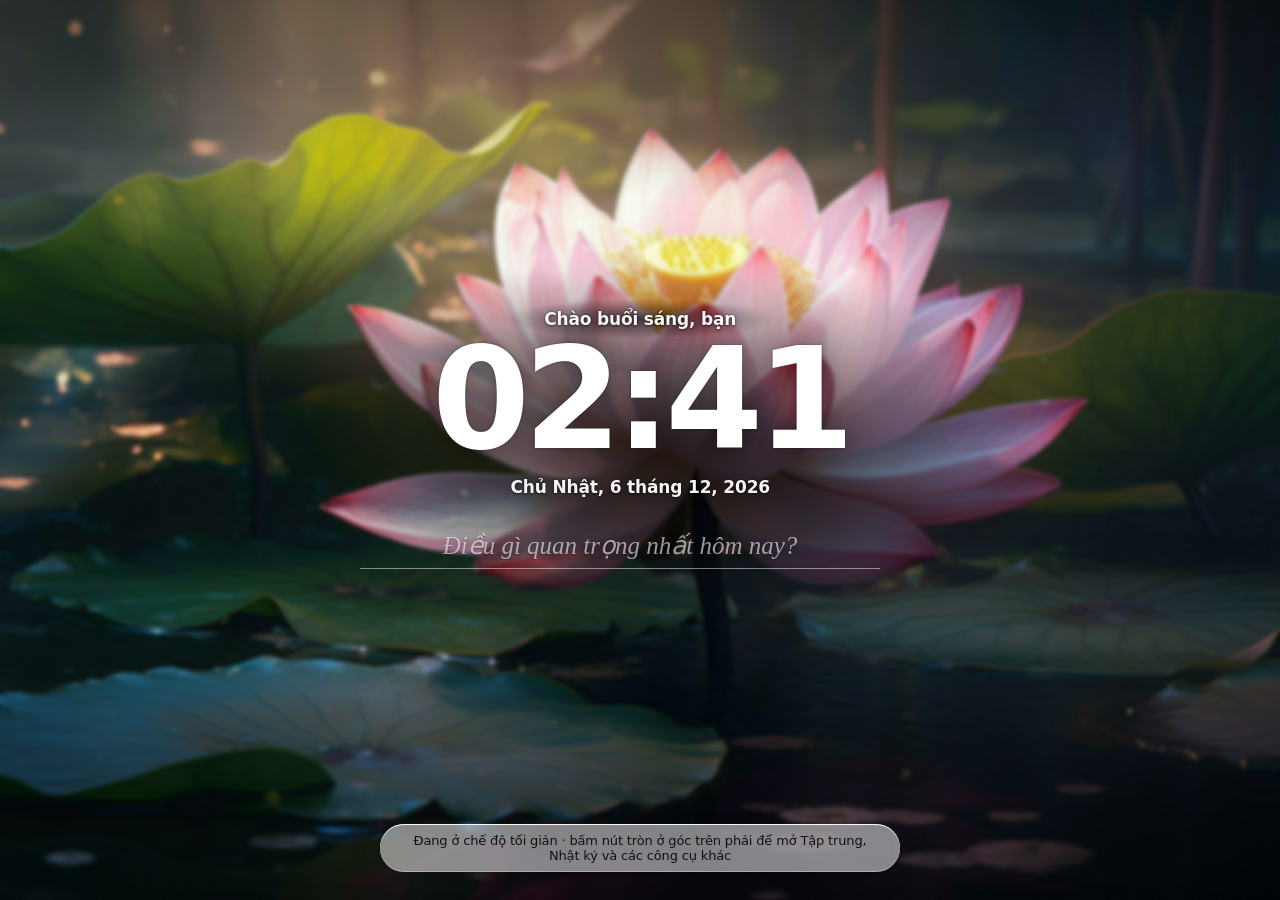
==== commit caf9c46b: "Home: a quiet row of shortcuts under the intention Up to six everyday sites as glass tiles with the " ====
--- a/index.html
+++ b/index.html
@@ -935,9 +935,6 @@
         <span class="appearance-label">Hình nền</span>
         <div class="wallpaper-grid" id="wallpaperGrid" role="radiogroup" aria-label="Hình nền">
             <button type="button" class="wallpaper-tile" data-wallpaper="lotus" role="radio" aria-checked="false"><span class="wallpaper-swatch wp-lotus"></span><span class="wallpaper-name">Hoa sen</span></button>
-            <button type="button" class="wallpaper-tile" data-wallpaper="sensom" role="radio" aria-checked="false"><span class="wallpaper-swatch wp-sensom"></span><span class="wallpaper-name">Sen sớm</span></button>
-            <button type="button" class="wallpaper-tile" data-wallpaper="senchieu" role="radio" aria-checked="false"><span class="wallpaper-swatch wp-senchieu"></span><span class="wallpaper-name">Sen chiều</span></button>
-            <button type="button" class="wallpaper-tile" data-wallpaper="senngoc" role="radio" aria-checked="false"><span class="wallpaper-swatch wp-senngoc"></span><span class="wallpaper-name">Sen ngọc</span></button>
             <button type="button" class="wallpaper-tile" data-wallpaper="tahoe" role="radio" aria-checked="false"><span class="wallpaper-swatch wp-tahoe"></span><span class="wallpaper-name">Hoàng hôn</span></button>
             <button type="button" class="wallpaper-tile" data-wallpaper="aurora" role="radio" aria-checked="false"><span class="wallpaper-swatch wp-aurora"></span><span class="wallpaper-name">Cực quang</span></button>
             <button type="button" class="wallpaper-tile" data-wallpaper="ocean" role="radio" aria-checked="false"><span class="wallpaper-swatch wp-ocean"></span><span class="wallpaper-name">Đại dương</span></button>
--- a/liquid-glass.css
+++ b/liquid-glass.css
@@ -3343,16 +3343,3 @@
 .quick-links { position: relative; }
 .quick-links:not(.is-empty) .quick-link-add { position: absolute; left: calc(100% + 10px); top: 0; }
 .quick-link-mark { font-size: 14px; }
-
-/* ---------- Hồ sen: vector lotus-pond scenes (wallpapers/generate.py), candidates for the default ---------- */
-:root {
-  --wp-sensom: url('wallpapers/sen-som.svg') center / cover no-repeat, #2b3a45;
-  --wp-senchieu: url('wallpapers/sen-chieu.svg') center / cover no-repeat, #2c2038;
-  --wp-senngoc: url('wallpapers/sen-ngoc.svg') center / cover no-repeat, #1a302c;
-}
-html[data-wallpaper="sensom"] body { background: var(--wp-sensom); }
-html[data-wallpaper="senchieu"] body { background: var(--wp-senchieu); }
-html[data-wallpaper="senngoc"] body { background: var(--wp-senngoc); }
-.wp-sensom { background: var(--wp-sensom); }
-.wp-senchieu { background: var(--wp-senchieu); }
-.wp-senngoc { background: var(--wp-senngoc); }
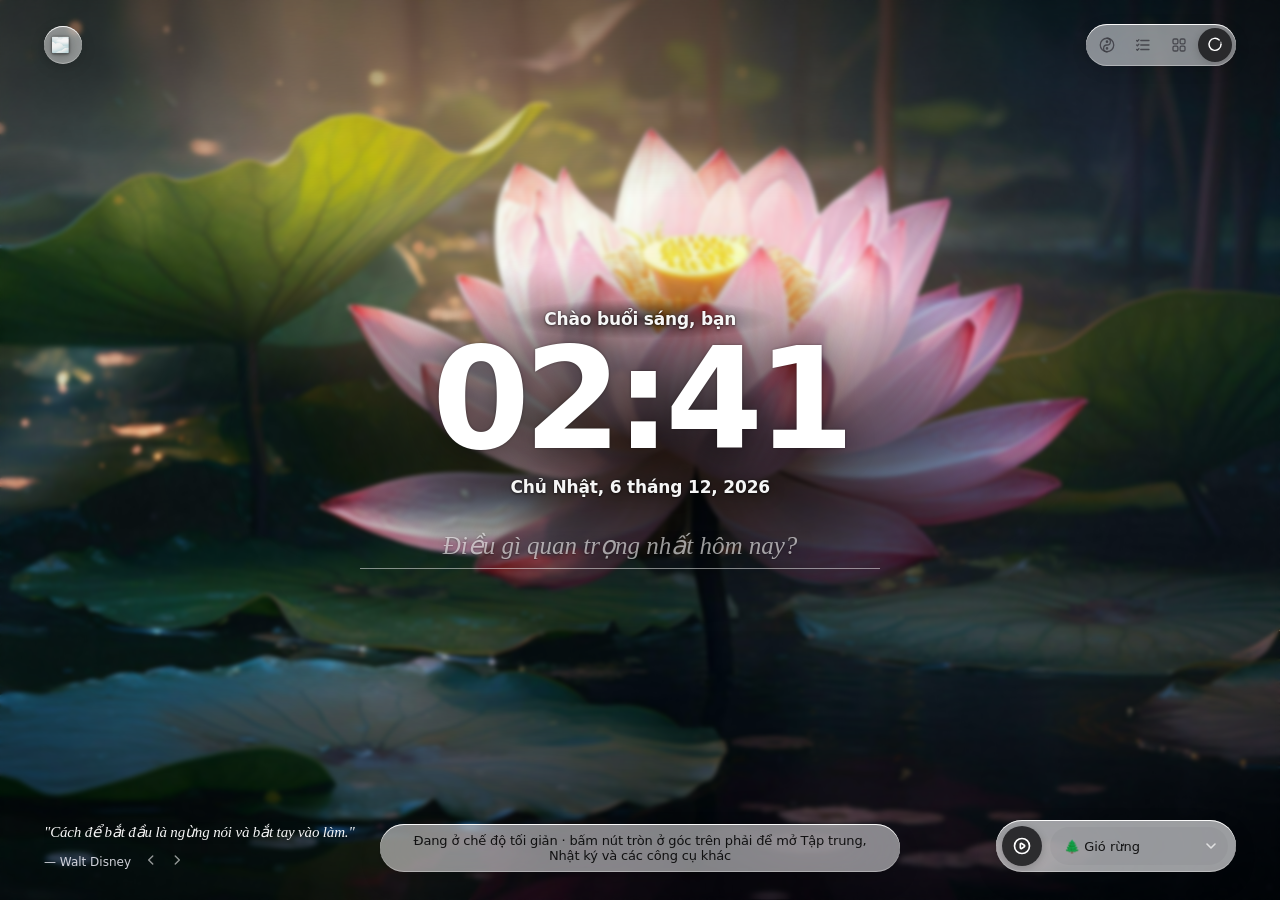
==== commit ab3abd63: "UX pass: undo, empty states, session lengths, sectioned Settings Tasks: cards wrap on words, labelle" ====
--- a/index.html
+++ b/index.html
@@ -180,9 +180,6 @@
                 </button>
               </div>
             </div>
-
-            <!-- Lối tắt: a few everyday sites; filled by shortcuts.js -->
-            <nav class="quick-links" id="quickLinks" aria-label="Lối tắt" hidden></nav>
           </div>
         </div>
 
@@ -1279,25 +1276,5 @@
   <script src="journal.js" defer></script>
   <script src="donate.js" defer></script>
   <script src="greet.js" defer></script>
-
-  <!-- Add / edit one shortcut; placed next to its tile by shortcuts.js -->
-  <form class="quick-link-editor" id="quickLinkEditor" hidden novalidate>
-    <div class="modal-field">
-      <label for="quickLinkUrl">Địa chỉ</label>
-      <input type="text" id="quickLinkUrl" placeholder="mail.google.com" autocomplete="off" spellcheck="false" inputmode="url">
-    </div>
-    <div class="modal-field">
-      <label for="quickLinkName">Tên</label>
-      <input type="text" id="quickLinkName" placeholder="Để trống sẽ lấy tên trang" maxlength="24" autocomplete="off">
-    </div>
-    <span class="quick-link-error" id="quickLinkError" role="alert"></span>
-    <div class="quick-link-editor-actions">
-      <button type="button" class="link-btn link-btn-destructive" id="quickLinkRemove" hidden>Xoá</button>
-      <span class="quick-link-editor-spacer"></span>
-      <button type="button" class="modal-btn modal-btn-secondary btn-sm" id="quickLinkCancel">Huỷ</button>
-      <button type="submit" class="modal-btn btn-sm">Lưu</button>
-    </div>
-  </form>
-  <script src="shortcuts.js" defer></script>
 </body>
 </html>
--- a/style.css
+++ b/style.css
@@ -1246,7 +1246,7 @@
 /* ---------------- Quick Tools Grid ---------------- */
 .quick-tools-grid {
   display: grid;
-  grid-template-columns: repeat(2, 1fr);
+  grid-template-columns: repeat(3, 1fr);
   gap: 12px;
   width: 100%;
 }
@@ -2137,13 +2137,13 @@
   font-weight: 300;
   line-height: 1.4;
   color: var(--text);
-  word-break: break-all;
+  overflow-wrap: anywhere;
   text-align: left;
 }
 
 .kanban-card-footer {
   display: flex;
-  justify-content: space-between;
+  justify-content: flex-end;
   align-items: center;
   width: 100%;
 }
@@ -2163,12 +2163,14 @@
   border: none;
   color: var(--text-muted);
   cursor: pointer;
-  padding: 4px;
+  min-width: 24px;
+  height: 24px;
+  padding: 0 4px;
   display: flex;
   align-items: center;
   justify-content: center;
-  font-size: 11px;
-  border-radius: 4px;
+  font-size: 13px;
+  border-radius: 6px;
   transition: all 0.2s;
 }
 
--- a/liquid-glass.css
+++ b/liquid-glass.css
@@ -1457,7 +1457,7 @@
 
 /* Light-toned wallpapers: dark text on the wallpaper, softer vignette */
 html[data-wp-tone="light"] :is(.center-header, .dock-quote-section, #view-focus, .view-header,
-  .intention-container :is(.journal-label, .journal-prompt, .journal-entry, .journal-input-row), .weather-widget-minimal, .zen-controls-bar, .quick-links) {
+  .intention-container :is(.journal-label, .journal-prompt, .journal-entry, .journal-input-row), .weather-widget-minimal, .zen-controls-bar) {
   --text: rgba(0, 0, 0, 0.86);
   --text-dim: rgba(30, 30, 40, 0.8);
   --text-muted: rgba(30, 30, 40, 0.62);
@@ -3239,107 +3239,3 @@
 /* Four lines to start with: the whole day still fits one page at 900px tall, and the notes grow as you write */
 .jb-grow .jb-lines { min-height: calc(var(--jb-line) * 4); }
 @media (min-width: 901px) { .journal-book { height: min(820px, 100%); } }
-
-/* ---------- Lối tắt: a quiet row of everyday sites under the intention ---------- */
-.quick-links {
-  display: flex;
-  justify-content: center;
-  gap: 10px;
-  margin-top: -8px;
-  transition: opacity 0.6s ease;
-}
-.quick-links[hidden] { display: none; }
-.quick-link {
-  position: relative;
-  display: grid;
-  place-items: center;
-  width: 40px;
-  height: 40px;
-  padding: 0;
-  border: none;
-  border-radius: 50%;
-  font: inherit;
-  color: var(--text);
-  text-decoration: none;
-  background: var(--lg-fill);
-  backdrop-filter: var(--lg-blur);
-  -webkit-backdrop-filter: var(--lg-blur);
-  box-shadow: var(--lg-edge), 0 4px 14px rgba(0, 0, 0, 0.12);
-  cursor: pointer;
-  transition: transform 0.35s var(--ease-bounce), background 0.2s ease, opacity 0.3s ease;
-}
-.quick-link:hover { transform: translateY(-2px) scale(1.06); background: var(--lg-fill-hover); }
-.quick-link:active { transform: scale(0.94); }
-.quick-link:focus-visible { outline: 3px solid rgba(191, 90, 242, 0.7); outline-offset: 3px; }
-.quick-link-mark {
-  font-family: var(--font-display);
-  font-size: 15px;
-  font-weight: 600;
-  letter-spacing: -0.01em;
-  line-height: 1;
-}
-/* The name appears only when asked for */
-.quick-link-tip {
-  position: absolute;
-  top: calc(100% + 8px);
-  left: 50%;
-  padding: 4px 9px;
-  border-radius: 8px;
-  font-size: 12px;
-  font-weight: 510;
-  white-space: nowrap;
-  color: #fff;
-  background: rgba(28, 28, 32, 0.82);
-  opacity: 0;
-  transform: translate(-50%, -3px);
-  transition: opacity 0.15s ease, transform 0.2s ease;
-  pointer-events: none;
-}
-.quick-link:hover .quick-link-tip, .quick-link:focus-visible .quick-link-tip { opacity: 1; transform: translate(-50%, 0); transition-delay: 0.35s; }
-.quick-links.is-editing .quick-link-tip { opacity: 0; }
-/* ＋ stays out of the way until the row is approached */
-.quick-link-add { background: transparent; box-shadow: inset 0 0 0 1px color-mix(in srgb, var(--text) 30%, transparent); backdrop-filter: none; -webkit-backdrop-filter: none; opacity: 0; }
-.quick-link-add .quick-link-mark { font-weight: 400; font-size: 16px; }
-.quick-links:is(:hover, :focus-within, .is-editing, .is-empty) .quick-link-add { opacity: 0.8; }
-.quick-link-add:hover { background: var(--wash-2); }
-html[data-wp-tone="light"] .quick-link:not(.quick-link-add) { background: rgba(255, 255, 255, 0.42); }
-
-/* Zen: fades with the header and dock while the mouse rests */
-.app-layout.zen-active.zen-idle .quick-links:not(:focus-within):not(.is-editing) { opacity: 0; pointer-events: none; }
-/* A session under way: still there, no longer inviting */
-html.timer-is-running .quick-links:not(:hover):not(:focus-within):not(.is-editing) { opacity: 0.35; }
-
-.quick-link-editor {
-  position: fixed;
-  z-index: 1100;
-  width: 280px;
-  display: flex;
-  flex-direction: column;
-  gap: 10px;
-  padding: 16px;
-  border-radius: 20px;
-  color: var(--text);
-  background: var(--sheet-3);
-  backdrop-filter: var(--lg-blur-heavy);
-  -webkit-backdrop-filter: var(--lg-blur-heavy);
-  box-shadow: var(--lg-edge), var(--lg-shadow-lg);
-  opacity: 0;
-  transform: translateY(6px) scale(0.98);
-  transition: opacity 0.2s ease, transform 0.3s var(--ease-spring);
-}
-.quick-link-editor[hidden] { display: none; }
-.quick-link-editor.visible { opacity: 1; transform: none; }
-.quick-link-editor .modal-field { margin: 0; }
-.quick-link-error { font-size: 12px; color: var(--red); }
-.quick-link-error:empty { display: none; }
-.quick-link-editor-actions { display: flex; align-items: center; gap: 8px; margin-top: 2px; }
-.quick-link-editor-spacer { flex: 1; }
-@media (prefers-reduced-motion: reduce) {
-  .quick-link, .quick-link-editor { transition: opacity 0.2s ease; }
-  .quick-link:hover { transform: none; }
-}
-
-/* ＋ hangs off the end of the row, so the shortcuts themselves stay centred under the clock */
-.quick-links { position: relative; }
-.quick-links:not(.is-empty) .quick-link-add { position: absolute; left: calc(100% + 10px); top: 0; }
-.quick-link-mark { font-size: 14px; }
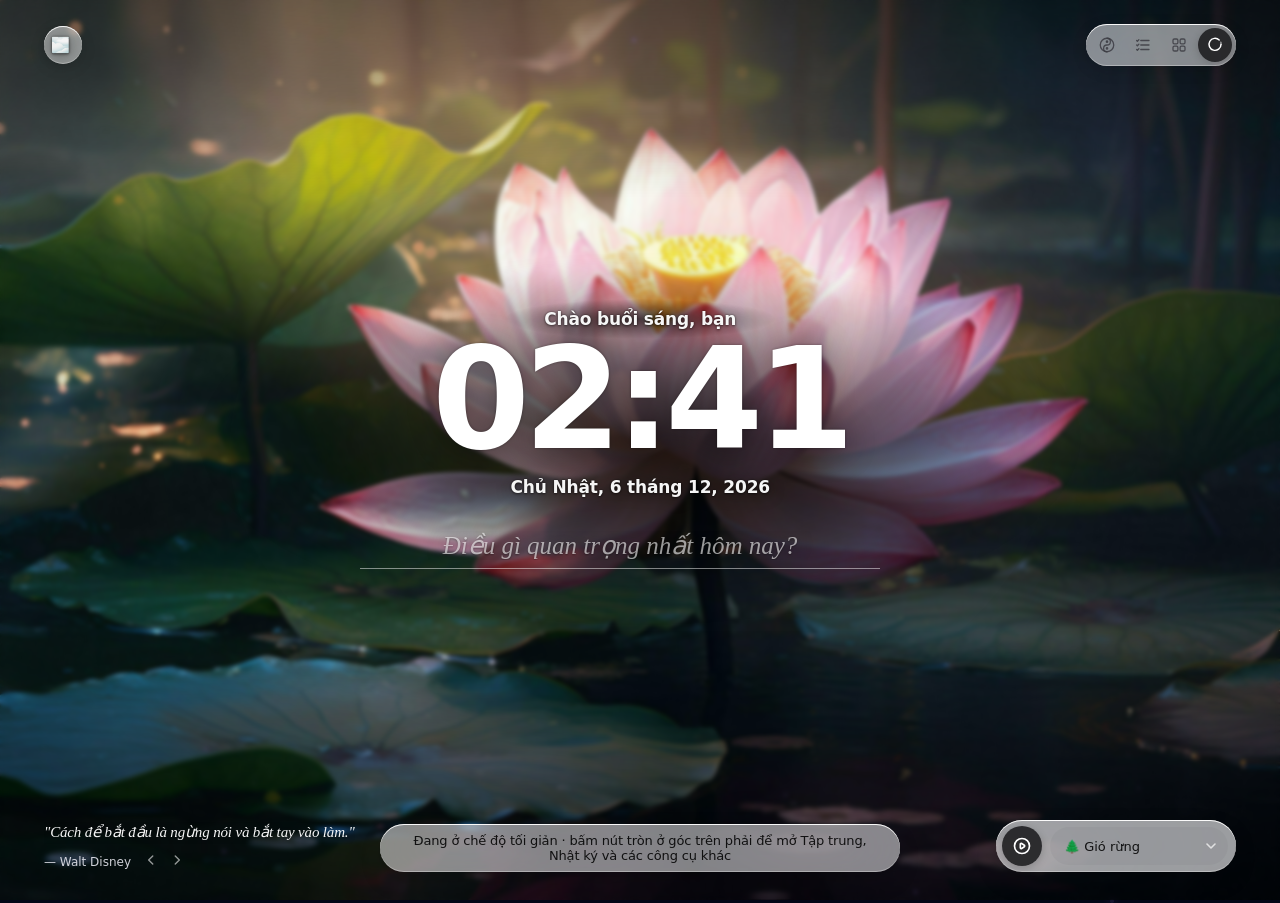
==== commit 7fe24b71: "Merge branch 'ux-zen-focus': ZenTab 1.3.0" ====
--- a/index.html
+++ b/index.html
@@ -180,6 +180,9 @@
                 </button>
               </div>
             </div>
+
+            <!-- Lối tắt: a few everyday sites; filled by shortcuts.js -->
+            <nav class="quick-links" id="quickLinks" aria-label="Lối tắt" hidden></nav>
           </div>
         </div>
 
@@ -932,6 +935,9 @@
         <span class="appearance-label">Hình nền</span>
         <div class="wallpaper-grid" id="wallpaperGrid" role="radiogroup" aria-label="Hình nền">
             <button type="button" class="wallpaper-tile" data-wallpaper="lotus" role="radio" aria-checked="false"><span class="wallpaper-swatch wp-lotus"></span><span class="wallpaper-name">Hoa sen</span></button>
+            <button type="button" class="wallpaper-tile" data-wallpaper="sensom" role="radio" aria-checked="false"><span class="wallpaper-swatch wp-sensom"></span><span class="wallpaper-name">Sen sớm</span></button>
+            <button type="button" class="wallpaper-tile" data-wallpaper="senchieu" role="radio" aria-checked="false"><span class="wallpaper-swatch wp-senchieu"></span><span class="wallpaper-name">Sen chiều</span></button>
+            <button type="button" class="wallpaper-tile" data-wallpaper="senngoc" role="radio" aria-checked="false"><span class="wallpaper-swatch wp-senngoc"></span><span class="wallpaper-name">Sen ngọc</span></button>
             <button type="button" class="wallpaper-tile" data-wallpaper="tahoe" role="radio" aria-checked="false"><span class="wallpaper-swatch wp-tahoe"></span><span class="wallpaper-name">Hoàng hôn</span></button>
             <button type="button" class="wallpaper-tile" data-wallpaper="aurora" role="radio" aria-checked="false"><span class="wallpaper-swatch wp-aurora"></span><span class="wallpaper-name">Cực quang</span></button>
             <button type="button" class="wallpaper-tile" data-wallpaper="ocean" role="radio" aria-checked="false"><span class="wallpaper-swatch wp-ocean"></span><span class="wallpaper-name">Đại dương</span></button>
@@ -1276,5 +1282,25 @@
   <script src="journal.js" defer></script>
   <script src="donate.js" defer></script>
   <script src="greet.js" defer></script>
+
+  <!-- Add / edit one shortcut; placed next to its tile by shortcuts.js -->
+  <form class="quick-link-editor" id="quickLinkEditor" hidden novalidate>
+    <div class="modal-field">
+      <label for="quickLinkUrl">Địa chỉ</label>
+      <input type="text" id="quickLinkUrl" placeholder="mail.google.com" autocomplete="off" spellcheck="false" inputmode="url">
+    </div>
+    <div class="modal-field">
+      <label for="quickLinkName">Tên</label>
+      <input type="text" id="quickLinkName" placeholder="Để trống sẽ lấy tên trang" maxlength="24" autocomplete="off">
+    </div>
+    <span class="quick-link-error" id="quickLinkError" role="alert"></span>
+    <div class="quick-link-editor-actions">
+      <button type="button" class="link-btn link-btn-destructive" id="quickLinkRemove" hidden>Xoá</button>
+      <span class="quick-link-editor-spacer"></span>
+      <button type="button" class="modal-btn modal-btn-secondary btn-sm" id="quickLinkCancel">Huỷ</button>
+      <button type="submit" class="modal-btn btn-sm">Lưu</button>
+    </div>
+  </form>
+  <script src="shortcuts.js" defer></script>
 </body>
 </html>
--- a/liquid-glass.css
+++ b/liquid-glass.css
@@ -1457,7 +1457,7 @@
 
 /* Light-toned wallpapers: dark text on the wallpaper, softer vignette */
 html[data-wp-tone="light"] :is(.center-header, .dock-quote-section, #view-focus, .view-header,
-  .intention-container :is(.journal-label, .journal-prompt, .journal-entry, .journal-input-row), .weather-widget-minimal, .zen-controls-bar) {
+  .intention-container :is(.journal-label, .journal-prompt, .journal-entry, .journal-input-row), .weather-widget-minimal, .zen-controls-bar, .quick-links) {
   --text: rgba(0, 0, 0, 0.86);
   --text-dim: rgba(30, 30, 40, 0.8);
   --text-muted: rgba(30, 30, 40, 0.62);
@@ -3239,3 +3239,120 @@
 /* Four lines to start with: the whole day still fits one page at 900px tall, and the notes grow as you write */
 .jb-grow .jb-lines { min-height: calc(var(--jb-line) * 4); }
 @media (min-width: 901px) { .journal-book { height: min(820px, 100%); } }
+
+/* ---------- Lối tắt: a quiet row of everyday sites under the intention ---------- */
+.quick-links {
+  display: flex;
+  justify-content: center;
+  gap: 10px;
+  margin-top: -8px;
+  transition: opacity 0.6s ease;
+}
+.quick-links[hidden] { display: none; }
+.quick-link {
+  position: relative;
+  display: grid;
+  place-items: center;
+  width: 40px;
+  height: 40px;
+  padding: 0;
+  border: none;
+  border-radius: 50%;
+  font: inherit;
+  color: var(--text);
+  text-decoration: none;
+  background: var(--lg-fill);
+  backdrop-filter: var(--lg-blur);
+  -webkit-backdrop-filter: var(--lg-blur);
+  box-shadow: var(--lg-edge), 0 4px 14px rgba(0, 0, 0, 0.12);
+  cursor: pointer;
+  transition: transform 0.35s var(--ease-bounce), background 0.2s ease, opacity 0.3s ease;
+}
+.quick-link:hover { transform: translateY(-2px) scale(1.06); background: var(--lg-fill-hover); }
+.quick-link:active { transform: scale(0.94); }
+.quick-link:focus-visible { outline: 3px solid rgba(191, 90, 242, 0.7); outline-offset: 3px; }
+.quick-link-mark {
+  font-family: var(--font-display);
+  font-size: 15px;
+  font-weight: 600;
+  letter-spacing: -0.01em;
+  line-height: 1;
+}
+/* The name appears only when asked for */
+.quick-link-tip {
+  position: absolute;
+  top: calc(100% + 8px);
+  left: 50%;
+  padding: 4px 9px;
+  border-radius: 8px;
+  font-size: 12px;
+  font-weight: 510;
+  white-space: nowrap;
+  color: #fff;
+  background: rgba(28, 28, 32, 0.82);
+  opacity: 0;
+  transform: translate(-50%, -3px);
+  transition: opacity 0.15s ease, transform 0.2s ease;
+  pointer-events: none;
+}
+.quick-link:hover .quick-link-tip, .quick-link:focus-visible .quick-link-tip { opacity: 1; transform: translate(-50%, 0); transition-delay: 0.35s; }
+.quick-links.is-editing .quick-link-tip { opacity: 0; }
+/* ＋ stays out of the way until the row is approached */
+.quick-link-add { background: transparent; box-shadow: inset 0 0 0 1px color-mix(in srgb, var(--text) 30%, transparent); backdrop-filter: none; -webkit-backdrop-filter: none; opacity: 0; }
+.quick-link-add .quick-link-mark { font-weight: 400; font-size: 16px; }
+.quick-links:is(:hover, :focus-within, .is-editing, .is-empty) .quick-link-add { opacity: 0.8; }
+.quick-link-add:hover { background: var(--wash-2); }
+html[data-wp-tone="light"] .quick-link:not(.quick-link-add) { background: rgba(255, 255, 255, 0.42); }
+
+/* Zen: fades with the header and dock while the mouse rests */
+.app-layout.zen-active.zen-idle .quick-links:not(:focus-within):not(.is-editing) { opacity: 0; pointer-events: none; }
+/* A session under way: still there, no longer inviting */
+html.timer-is-running .quick-links:not(:hover):not(:focus-within):not(.is-editing) { opacity: 0.35; }
+
+.quick-link-editor {
+  position: fixed;
+  z-index: 1100;
+  width: 280px;
+  display: flex;
+  flex-direction: column;
+  gap: 10px;
+  padding: 16px;
+  border-radius: 20px;
+  color: var(--text);
+  background: var(--sheet-3);
+  backdrop-filter: var(--lg-blur-heavy);
+  -webkit-backdrop-filter: var(--lg-blur-heavy);
+  box-shadow: var(--lg-edge), var(--lg-shadow-lg);
+  opacity: 0;
+  transform: translateY(6px) scale(0.98);
+  transition: opacity 0.2s ease, transform 0.3s var(--ease-spring);
+}
+.quick-link-editor[hidden] { display: none; }
+.quick-link-editor.visible { opacity: 1; transform: none; }
+.quick-link-editor .modal-field { margin: 0; }
+.quick-link-error { font-size: 12px; color: var(--red); }
+.quick-link-error:empty { display: none; }
+.quick-link-editor-actions { display: flex; align-items: center; gap: 8px; margin-top: 2px; }
+.quick-link-editor-spacer { flex: 1; }
+@media (prefers-reduced-motion: reduce) {
+  .quick-link, .quick-link-editor { transition: opacity 0.2s ease; }
+  .quick-link:hover { transform: none; }
+}
+
+/* ＋ hangs off the end of the row, so the shortcuts themselves stay centred under the clock */
+.quick-links { position: relative; }
+.quick-links:not(.is-empty) .quick-link-add { position: absolute; left: calc(100% + 10px); top: 0; }
+.quick-link-mark { font-size: 14px; }
+
+/* ---------- Hồ sen: vector lotus-pond scenes (wallpapers/generate.py), candidates for the default ---------- */
+:root {
+  --wp-sensom: url('wallpapers/sen-som.svg') center / cover no-repeat, #2b3a45;
+  --wp-senchieu: url('wallpapers/sen-chieu.svg') center / cover no-repeat, #2c2038;
+  --wp-senngoc: url('wallpapers/sen-ngoc.svg') center / cover no-repeat, #1a302c;
+}
+html[data-wallpaper="sensom"] body { background: var(--wp-sensom); }
+html[data-wallpaper="senchieu"] body { background: var(--wp-senchieu); }
+html[data-wallpaper="senngoc"] body { background: var(--wp-senngoc); }
+.wp-sensom { background: var(--wp-sensom); }
+.wp-senchieu { background: var(--wp-senchieu); }
+.wp-senngoc { background: var(--wp-senngoc); }
